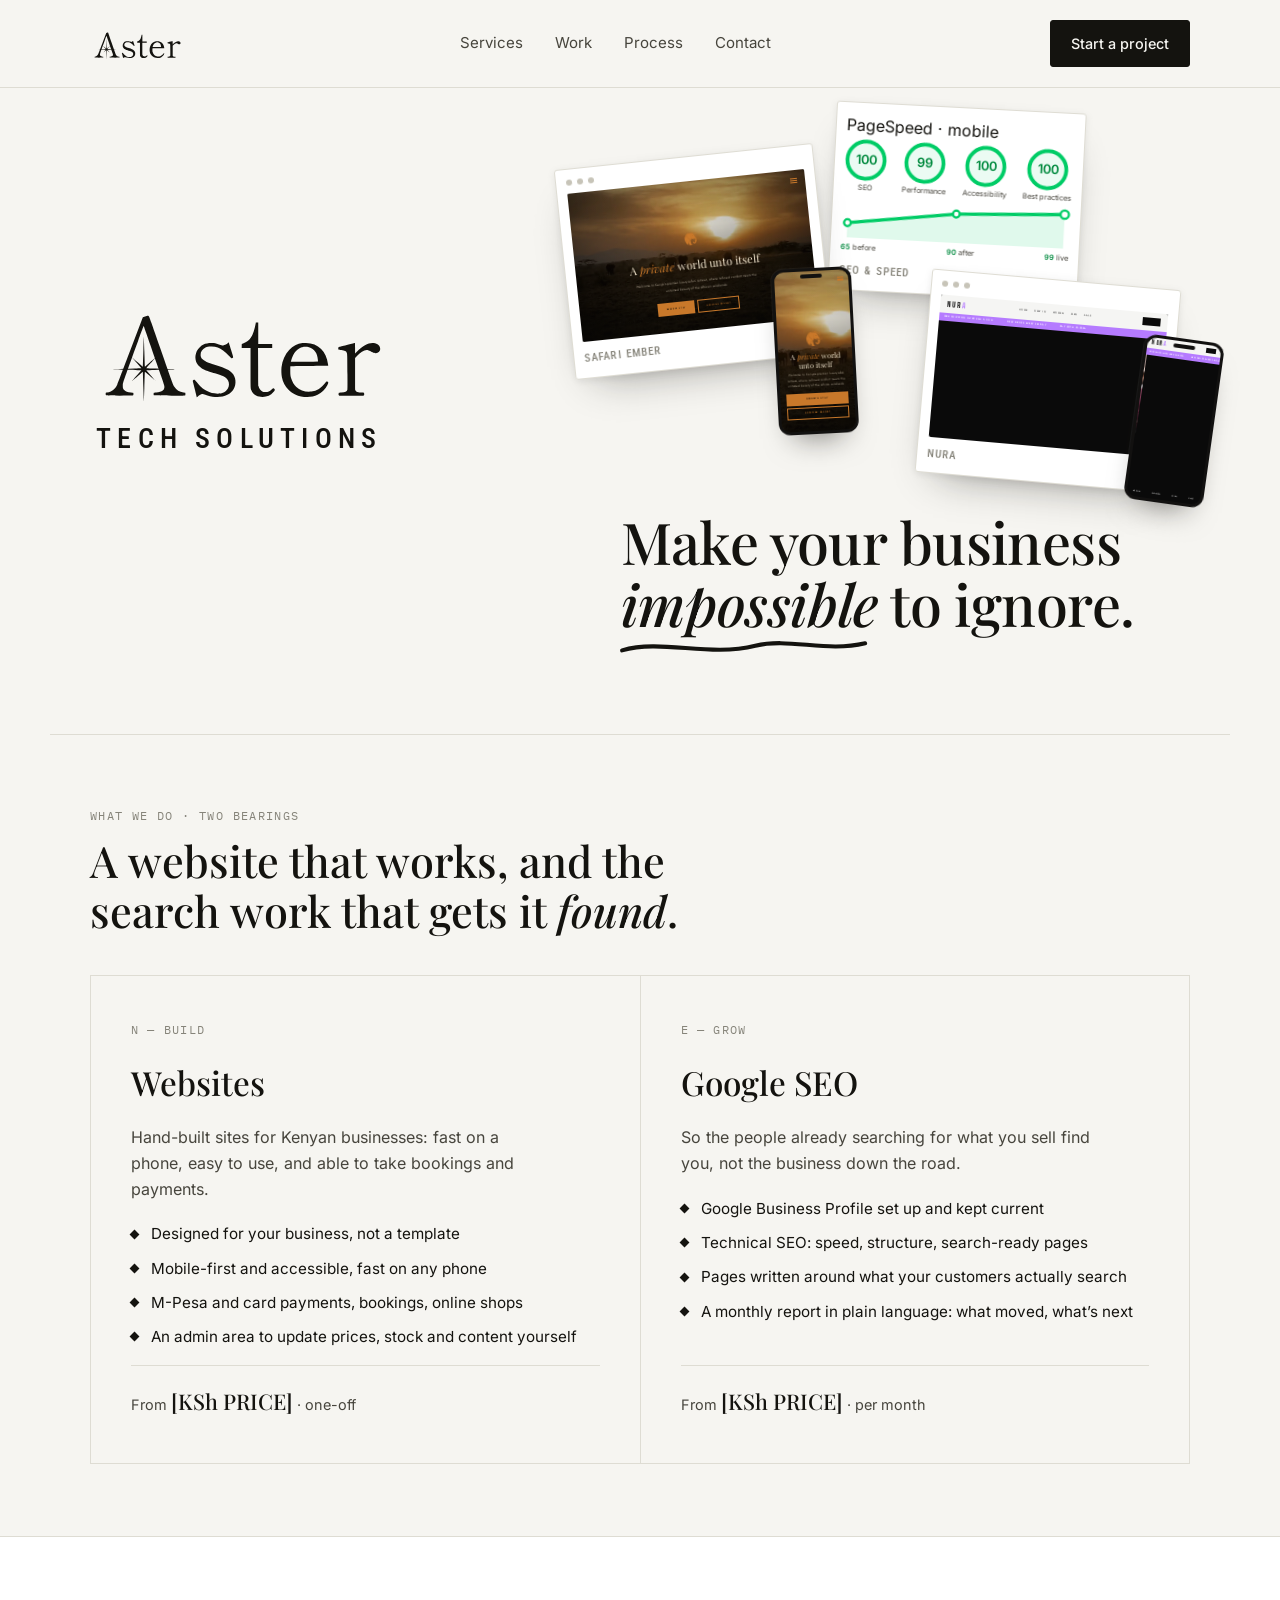
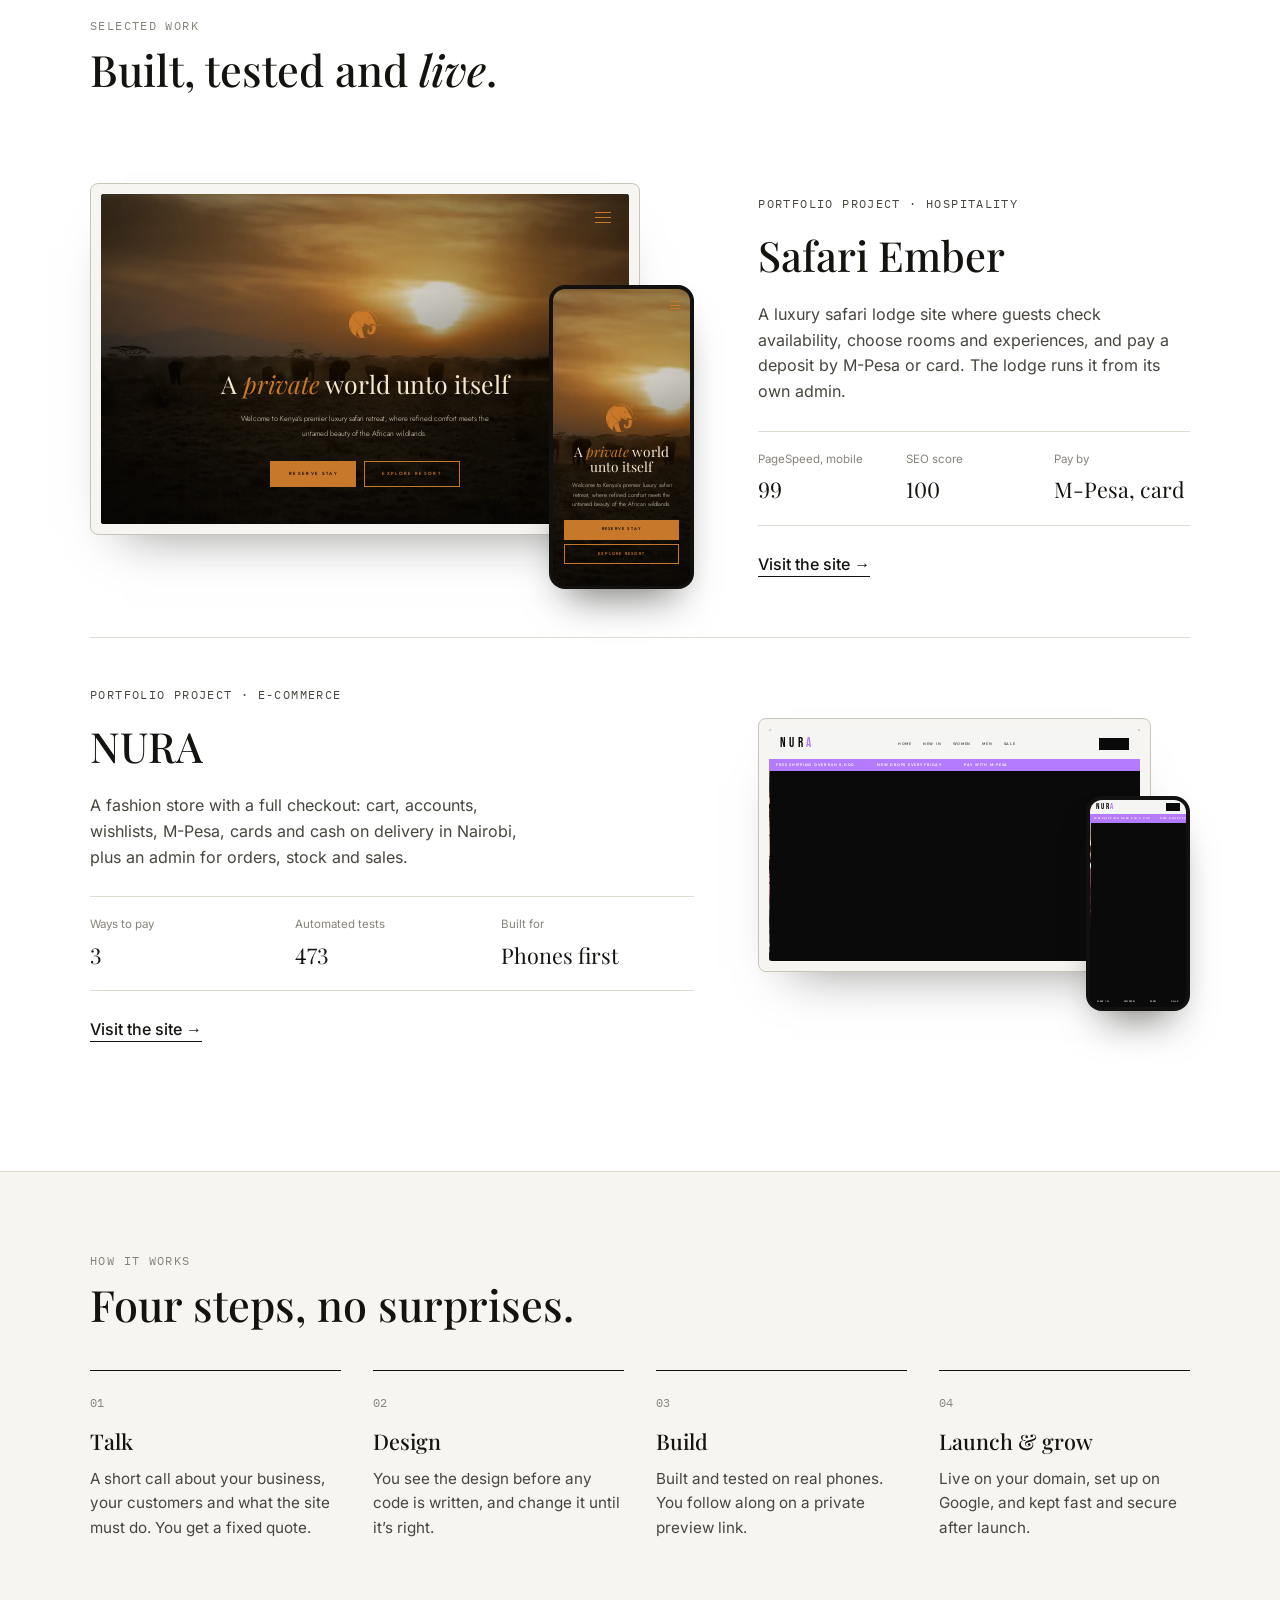
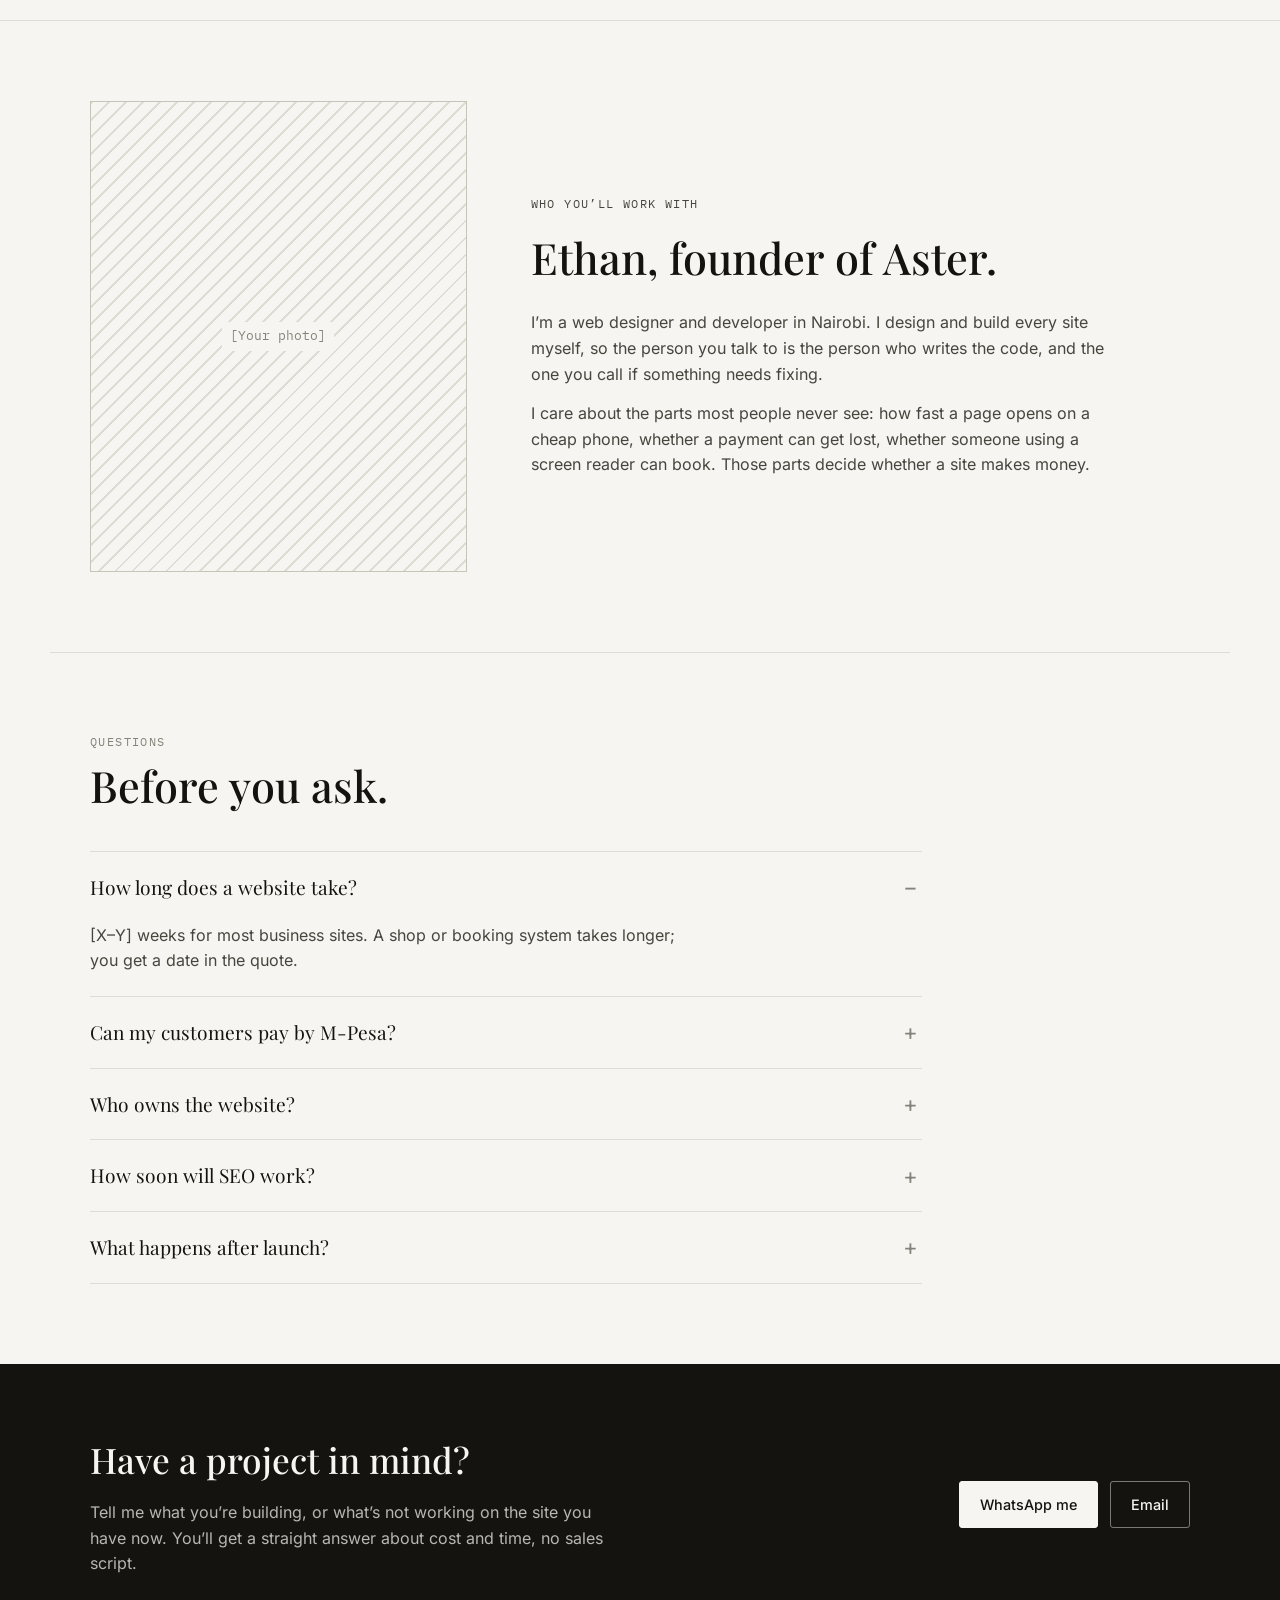
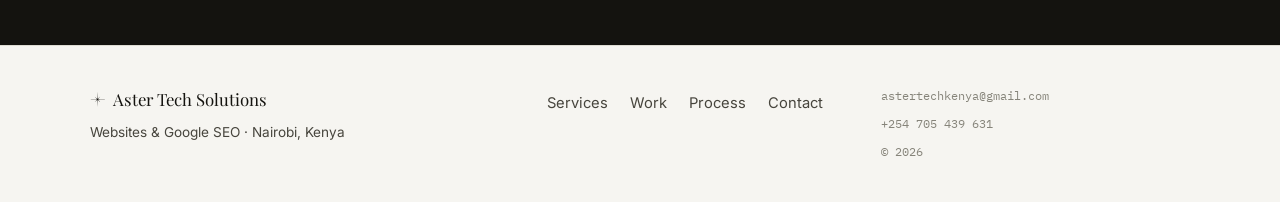
==== public/index.html @ 14095baf "Sharper Safari Ember film; headline clears the phone" ====
<!DOCTYPE html>
<html lang="en">
<head>
  <meta charset="UTF-8" />
  <meta name="viewport" content="width=device-width, initial-scale=1" />
  <title>Aster Tech Solutions | Web Design, Development &amp; SEO in Nairobi</title>
  <meta name="description" content="Aster Tech Solutions builds fast, accessible websites that take M-Pesa and card payments, and the SEO to get them found. Based in Nairobi, Kenya." />
  <!-- The browser bar matches the page, in light and dark mode -->
  <meta name="theme-color" content="#f6f5f1" media="(prefers-color-scheme: light)" />
  <meta name="theme-color" content="#121110" media="(prefers-color-scheme: dark)" />
  <meta name="color-scheme" content="light dark" />

  <link rel="icon" href="favicon.svg" type="image/svg+xml" />
  <link rel="apple-touch-icon" href="apple-touch-icon.png" />

  <!-- The two fonts the first screen needs, fetched before the stylesheet asks for them -->
  <link rel="preload" href="fonts/playfair-display-latin-500-normal.woff2" as="font" type="font/woff2" crossorigin />
  <link rel="preload" href="fonts/inter-latin-400-normal.woff2" as="font" type="font/woff2" crossorigin />
  <link rel="stylesheet" href="css/styles.css" />
  <link rel="stylesheet" href="css/sections.css" />
  <script src="js/films.js" defer></script>
</head>
<body>
<!-- Reusable marks, referenced with <use> everywhere they appear. -->
<svg width="0" height="0" style="position:absolute">
  <symbol id="aster-star" viewBox="0 0 100 100">
    <g class="star-spin">
      <!--
        This is not a hand-drawn approximation — it's a real vector trace
        of your actual star mark, extracted from the reference file you
        sent (potrace, traced at high resolution, then normalized into
        this 0–100 box). Every spike length and taper matches the source.
      -->
      <path fill="currentColor" d="M 49.25,20.97 C 48.88,33.32 48.52,43.91 48.46,44.52 L 48.33,45.60 L 41.04,39.24 C 32.58,31.82 31.46,30.86 32.01,31.52 C 32.22,31.78 35.53,35.56 39.33,39.91 L 46.24,47.80 L 44.63,47.92 C 43.74,47.98 40.00,48.12 36.32,48.24 C 11.83,48.93 0.00,49.32 0.00,49.42 C 0.00,49.48 9.76,49.81 21.69,50.17 C 33.64,50.54 44.04,50.87 44.80,50.95 L 46.20,51.09 L 39.82,58.37 C 32.44,66.80 31.44,67.98 32.11,67.41 C 32.36,67.19 36.14,63.89 40.49,60.09 L 48.39,53.18 L 48.50,54.60 C 48.56,55.38 48.88,65.30 49.21,76.68 C 49.55,88.04 49.88,97.96 49.96,98.73 C 50.04,99.61 50.33,92.25 50.75,78.06 C 51.10,65.93 51.44,55.38 51.50,54.60 L 51.61,53.20 L 59.43,59.99 C 63.72,63.75 67.48,67.04 67.81,67.31 L 68.41,67.82 L 67.99,67.33 C 67.76,67.06 64.47,63.28 60.67,58.93 L 53.76,51.03 L 55.37,50.91 C 56.89,50.82 72.68,50.30 91.59,49.77 C 96.22,49.65 100.00,49.48 100.00,49.42 C 100.00,49.36 96.30,49.18 91.79,49.04 C 66.40,48.30 53.92,47.88 53.86,47.82 C 53.82,47.78 56.65,44.46 60.18,40.46 C 67.50,32.11 68.56,30.86 67.89,31.43 C 67.64,31.64 63.86,34.95 59.51,38.75 L 51.61,45.66 L 51.50,44.24 C 51.44,43.45 51.12,33.57 50.79,22.25 C 50.45,10.93 50.12,0.97 50.04,0.11 C 49.94,-0.96 49.69,5.89 49.25,20.97" />
    </g>
  </symbol>

  <!--
    This whole wordmark — every letter, not just the "A" — is traced
    directly from the wordmark file you sent (potrace, high-resolution
    source, baked transform, normalized into this viewBox). It isn't a
    web font standing in for your logo; it's the actual outline of your
    actual letterforms, star included, positioned in the exact gap the
    source file leaves for it.
    (fill is set as a direct attribute, not via a CSS class selector —
    content cloned through <use> isn't reachable by descendant
    selectors from outside, only by inherited property values.)
  -->
  <symbol id="aster-wordmark" viewBox="-9 -9 354.6 124">
    <path fill="currentColor" d="M 48.33,0.91 L 45.57,1.79 L 30.44,41.91 C 22.11,63.96 14.85,83.00 14.26,84.24 C 13.02,86.86 11.93,88.44 10.20,90.11 C 7.74,92.50 4.86,93.85 1.52,94.21 C 0.18,94.37 0.00,94.58 0.00,96.16 C 0.00,97.00 0.10,97.36 0.39,97.65 C 0.79,98.05 1.04,98.05 17.03,98.05 C 33.02,98.05 33.28,98.05 33.67,97.65 C 33.97,97.36 34.07,97.00 34.07,96.12 C 34.07,94.43 33.99,94.37 31.04,94.13 C 26.80,93.78 24.40,92.91 22.73,91.12 C 21.23,89.52 20.97,88.71 20.99,85.84 C 20.99,83.61 21.07,83.20 21.66,81.41 C 23.63,75.40 33.58,47.68 39.82,30.70 C 46.45,12.70 46.51,12.54 46.67,12.72 C 46.79,12.88 59.65,49.94 62.72,59.02 C 63.51,61.36 65.85,68.12 67.92,74.02 C 70.30,80.80 71.78,85.27 71.90,86.15 C 72.63,90.96 69.44,93.46 61.81,94.11 C 60.16,94.27 59.27,94.43 59.08,94.62 C 58.70,95.00 58.66,97.32 59.04,97.69 C 59.43,98.09 96.85,98.17 97.38,97.77 C 97.71,97.54 97.77,97.26 97.77,96.10 C 97.77,95.35 97.69,94.64 97.58,94.52 C 97.48,94.43 96.47,94.25 95.35,94.13 C 90.45,93.60 86.88,91.41 84.21,87.26 C 82.43,84.54 82.00,83.32 66.72,39.46 C 62.50,27.33 57.74,13.65 56.16,9.06 C 52.56,-1.36 53.21,-0.67 48.33,0.91" />
    <path fill="currentColor" d="M 184.01,9.18 C 182.75,16.52 180.58,23.02 178.12,26.74 C 175.78,30.29 173.18,32.30 168.47,34.15 L 166.89,34.76 L 166.83,37.16 L 166.78,39.56 L 172.21,39.56 L 177.63,39.56 L 177.63,63.33 C 177.63,88.42 177.63,88.64 178.51,91.25 C 179.54,94.31 181.60,96.69 184.36,98.03 C 186.94,99.27 188.99,99.70 192.40,99.70 C 198.20,99.68 202.32,97.81 205.71,93.68 C 207.20,91.87 207.58,91.10 207.34,90.39 C 207.09,89.68 206.44,89.05 205.75,88.89 C 205.29,88.77 205.02,88.95 203.46,90.41 C 200.75,92.95 198.85,93.66 195.19,93.48 C 193.62,93.40 193.07,93.28 192.10,92.83 C 189.78,91.73 188.02,89.32 187.35,86.33 C 187.10,85.13 187.04,81.90 186.94,62.25 L 186.82,39.56 L 195.53,39.56 L 204.21,39.56 L 204.21,37.10 L 204.21,34.64 L 195.64,34.64 L 187.08,34.64 L 187.08,21.54 L 187.08,8.45 L 185.60,8.45 L 184.14,8.45 L 184.01,9.18" />
    <path fill="currentColor" d="M 150.16,33.34 C 148.86,35.07 146.16,36.45 143.95,36.47 C 142.89,36.49 142.02,36.27 138.93,35.27 C 134.70,33.91 133.69,33.69 130.76,33.54 C 127.00,33.32 122.70,33.99 119.97,35.25 C 116.91,36.63 113.57,39.90 111.99,43.01 C 111.28,44.43 110.34,47.68 110.08,49.47 C 109.73,52.26 110.46,56.14 111.79,58.47 C 113.68,61.74 116.68,64.32 121.01,66.44 C 123.77,67.78 125.80,68.49 130.42,69.71 C 134.80,70.85 141.39,72.98 143.79,74.02 C 147.79,75.74 150.21,78.40 150.96,81.88 C 151.73,85.56 150.67,89.01 147.91,91.75 C 146.22,93.44 144.50,94.43 142.08,95.13 C 140.72,95.53 140.07,95.59 137.26,95.59 C 131.96,95.57 128.20,94.62 123.71,92.18 C 118.98,89.62 116.54,87.43 111.58,81.35 C 110.40,79.89 109.25,78.65 109.04,78.57 C 108.82,78.49 108.43,78.45 108.17,78.51 C 107.66,78.61 106.67,79.68 106.79,80.01 C 106.83,80.13 107.97,84.66 109.29,90.07 C 110.63,95.49 111.75,99.96 111.77,100.00 C 111.81,100.04 112.50,99.47 113.29,98.70 C 114.81,97.22 116.19,96.39 117.47,96.20 C 118.27,96.06 120.46,96.57 124.75,97.85 C 134.03,100.63 142.53,100.35 149.17,97.06 C 156.12,93.60 159.82,87.04 159.10,79.40 C 158.43,72.17 153.84,67.33 144.33,63.80 C 142.85,63.27 139.74,62.23 137.43,61.52 C 126.31,58.07 124.10,57.21 120.81,55.02 C 117.72,52.97 116.58,51.26 116.42,48.48 C 116.21,44.60 118.45,41.10 122.39,39.17 C 124.67,38.05 126.60,37.71 130.05,37.85 C 135.72,38.07 139.52,39.40 143.95,42.79 C 146.35,44.64 149.03,47.04 151.38,49.49 C 152.81,51.00 153.92,51.99 154.25,52.07 C 154.98,52.26 155.93,51.85 156.24,51.20 C 156.50,50.73 156.28,49.94 153.70,41.67 C 152.14,36.69 150.84,32.61 150.81,32.59 C 150.77,32.55 150.47,32.89 150.16,33.34" />
    <path fill="currentColor" d="M 241.31,33.65 C 234.99,34.48 229.63,37.28 225.01,42.14 C 219.97,47.44 216.64,54.94 215.61,63.25 C 215.26,66.15 215.48,72.39 216.03,75.11 C 217.29,81.43 219.83,86.29 224.20,90.68 C 226.82,93.32 229.24,95.07 232.39,96.55 C 240.98,100.63 252.06,100.84 259.84,97.08 C 264.69,94.76 269.49,89.97 271.95,85.03 C 273.25,82.45 273.31,81.76 272.27,81.13 C 271.05,80.36 270.73,80.52 269.18,82.61 C 264.61,88.69 258.84,92.32 252.36,93.11 C 245.23,93.97 238.48,91.94 233.81,87.53 C 231.11,85.01 228.65,80.86 227.55,77.08 C 226.54,73.61 226.38,72.13 226.37,66.90 C 226.37,64.24 226.44,61.97 226.52,61.87 C 226.62,61.79 237.08,61.66 249.74,61.58 C 262.42,61.48 272.84,61.40 272.86,61.36 C 272.90,61.34 272.80,60.51 272.64,59.55 C 271.42,51.59 268.80,45.82 264.19,41.00 C 259.37,35.92 253.13,33.42 245.37,33.48 C 243.79,33.50 241.98,33.58 241.31,33.65 M 249.31,38.77 C 256.00,40.74 259.61,45.92 260.24,54.45 L 260.37,56.24 L 254.29,56.36 C 250.96,56.44 243.46,56.50 237.65,56.50 L 227.07,56.50 L 227.55,54.76 C 230.05,45.43 235.19,39.60 241.98,38.38 C 243.64,38.07 247.65,38.30 249.31,38.77" />
    <path fill="currentColor" d="M 303.26,33.99 C 287.08,37.89 285.86,38.22 285.40,38.91 C 285.03,39.46 285.15,41.02 285.58,41.45 C 285.76,41.63 287.12,41.92 289.07,42.22 C 293.32,42.85 294.68,43.50 295.62,45.35 C 296.00,46.06 296.08,46.61 296.19,50.20 C 296.27,52.42 296.39,62.31 296.47,72.15 C 296.59,86.25 296.55,90.27 296.37,90.90 C 295.68,93.16 293.67,94.07 289.03,94.25 C 287.39,94.33 286.21,94.46 285.99,94.60 C 285.80,94.76 285.64,95.23 285.58,95.94 C 285.50,96.93 285.54,97.08 285.99,97.54 L 286.51,98.05 L 301.29,98.05 L 316.08,98.05 L 316.60,97.54 C 317.05,97.08 317.09,96.93 317.01,95.94 C 316.87,94.44 316.66,94.31 314.21,94.31 C 311.91,94.31 310.16,94.05 308.62,93.52 C 307.32,93.07 306.69,92.51 306.20,91.45 C 305.84,90.70 305.82,89.70 305.82,71.25 L 305.82,51.85 L 307.56,49.96 C 312.18,44.86 316.56,42.12 319.98,42.12 C 321.76,42.12 322.54,42.44 327.29,44.98 C 328.90,45.84 329.83,46.10 331.29,46.08 C 332.78,46.06 334.16,45.45 335.19,44.35 C 336.27,43.17 336.60,42.30 336.60,40.64 C 336.62,36.98 333.47,34.23 328.65,33.63 C 322.62,32.91 315.49,36.53 307.95,44.15 L 305.82,46.30 L 305.82,39.88 C 305.82,34.86 305.77,33.46 305.59,33.48 C 305.45,33.48 304.41,33.71 303.26,33.99" />
    <use href="#aster-star" x="6.80" y="26.11" width="80.0" height="80.0" />
  </symbol>
</svg>

<header>
  <div class="wrap nav">
    <a class="logo" href="#top">
      <svg class="wordmark-mark" viewBox="-9 -9 354.6 124" aria-hidden="true"><use href="#aster-wordmark" /></svg>
      <span class="sr-only">Aster</span>
    </a>
    <nav class="nav-links">
      <a href="#services">Services</a>
      <a href="#work">Work</a>
      <a href="#process">Process</a>
      <a href="#contact">Contact</a>
    </nav>
    <a class="btn btn-primary" href="#contact">Start a project</a>
  </div>
</header>

<main id="top">
  <section class="hero wrap">
    <div class="hero-grid">
      <div class="hero-brand">
        <div class="hero-wordmark" aria-hidden="true">
          <svg class="wordmark-mark" viewBox="-9 -9 354.6 124"><use href="#aster-wordmark" /></svg>
          <p class="hero-tagline">Tech Solutions</p>
        </div>
      </div>
      <div class="hero-copy">
        <!-- The two sites Aster built, each on a laptop with its phone version in front, and the
             SEO card behind. Every "screen" is that site's hero rebuilt in miniature (its own
             photo, fonts and words) so it stays sharp while tilted: see HERO WORK STACK in
             styles.css. aria-hidden: decoration; the work is described in words elsewhere. -->
        <div class="hero-templates" aria-hidden="true">
          <!-- Real scores: Google PageSpeed Insights, Safari Ember on mobile, 2 Nov 2026
               (pagespeed.web.dev/analysis/https-safariember-netlify-app/2c8roiyi5k). Re-run and
               update these four numbers if the site changes. -->
          <article class="template-card template-analytics">
            <p class="tc-card-eyebrow">PageSpeed &middot; mobile</p>
            <div class="gauges">
              <div class="gauge" style="--score:100">
                <svg viewBox="0 0 36 36"><circle class="gauge__track" cx="18" cy="18" r="15.9155" pathLength="100" /><circle class="gauge__arc" cx="18" cy="18" r="15.9155" pathLength="100" /><text x="18" y="18" dy=".35em">100</text></svg>
                <span>SEO</span>
              </div>
              <div class="gauge" style="--score:99">
                <svg viewBox="0 0 36 36"><circle class="gauge__track" cx="18" cy="18" r="15.9155" pathLength="100" /><circle class="gauge__arc" cx="18" cy="18" r="15.9155" pathLength="100" /><text x="18" y="18" dy=".35em">99</text></svg>
                <span>Performance</span>
              </div>
              <div class="gauge" style="--score:100">
                <svg viewBox="0 0 36 36"><circle class="gauge__track" cx="18" cy="18" r="15.9155" pathLength="100" /><circle class="gauge__arc" cx="18" cy="18" r="15.9155" pathLength="100" /><text x="18" y="18" dy=".35em">100</text></svg>
                <span>Accessibility</span>
              </div>
              <div class="gauge" style="--score:100">
                <svg viewBox="0 0 36 36"><circle class="gauge__track" cx="18" cy="18" r="15.9155" pathLength="100" /><circle class="gauge__arc" cx="18" cy="18" r="15.9155" pathLength="100" /><text x="18" y="18" dy=".35em">100</text></svg>
                <span>Best practices</span>
              </div>
            </div>
            <!-- A rising line, but a true one: Safari Ember's mobile performance score through
                 the optimisation work. 65 and 90 are Lighthouse runs before and after it (Oct 2026);
                 99 is the live PageSpeed run above. The chart's floor is a score of 50, not 0, so the climb reads clearly. -->
            <div class="climb">
              <svg viewBox="0 0 120 20">
                <path class="climb__area" d="M3,12.3 L60,4.8 L117,2.1 L117,20 L3,20 Z" />
                <path class="climb__line" d="M3,12.3 L60,4.8 L117,2.1" pathLength="100" />
                <circle cx="3" cy="12.3" r="1.8" /><circle cx="60" cy="4.8" r="1.8" /><circle cx="117" cy="2.1" r="2.2" />
              </svg>
              <div class="climb__marks"><span><b>65</b> before</span><span><b>90</b> after</span><span><b>99</b> live</span></div>
            </div>
            <p class="tc-card-label">SEO &amp; speed</p>
          </article>

          <article class="template-card template-nura">
            <div class="tc-browser-dots"><span></span><span></span><span></span></div>
            <div class="mini mini--desktop nu">
                <div class="nu__head"><span class="nu__logo">NUR<span>A</span></span><span class="nu__nav"><span>Home</span><span>New in</span><span>Women</span><span>Men</span><span>Sale</span></span><span class="nu__cart"></span></div>
                <div class="nu__tick"><span>Free shipping over KSh 5,000</span><span>New drops every Friday</span><span>Pay with M-Pesa</span></div>
                <div class="nu__hero">
                  <div class="nu__slide">
                    <img class="mini__photo" src="images/work/nura-hero-640.webp" srcset="images/work/nura-hero-640.webp 640w, images/work/nura-hero-960.webp 960w" sizes="250px" width="640" height="357" alt="" decoding="async">
                    <div class="nu__text">
                      <p class="nu__season">SS26 Collection</p>
                      <p class="nu__title">Dress<br>like you<br><span>mean it</span></p>
                      <p class="nu__sub">The newest, the boldest, the most wanted &mdash; all in one place. Fashion without compromise.</p>
                      <span class="nu__cta">Shop now &rarr;</span>
                    </div>
                  </div>
                  <div class="nu__slide nu__slide--women">
                    <img class="mini__photo" src="images/work/nura-hero-women-640.webp" srcset="images/work/nura-hero-women-640.webp 640w, images/work/nura-hero-women-960.webp 960w" sizes="250px" width="640" height="272" alt="" decoding="async" loading="lazy">
                    <div class="nu__text">
                      <p class="nu__season">Women &middot; SS26</p>
                      <p class="nu__title">Tailored<br>for<br><span>her</span></p>
                      <p class="nu__sub">Sharp blazers, print and polish. Pieces that walk in before you do.</p>
                      <span class="nu__cta">Shop women &rarr;</span>
                    </div>
                  </div>
                  <div class="nu__slide nu__slide--men">
                    <img class="mini__photo" src="images/work/nura-hero-men-640.webp" srcset="images/work/nura-hero-men-640.webp 640w, images/work/nura-hero-men-960.webp 960w" sizes="250px" width="640" height="272" alt="" decoding="async" loading="lazy">
                    <div class="nu__text">
                      <p class="nu__season">Men &middot; SS26</p>
                      <p class="nu__title">Built<br>to be<br><span>noticed</span></p>
                      <p class="nu__sub">Sharp suits, bold colour, the right hat. Tailoring that holds its ground.</p>
                      <span class="nu__cta">Shop men &rarr;</span>
                    </div>
                  </div>
                </div>
            </div>
            <p class="tc-card-label">NURA</p>
          </article>

          <article class="template-card template-se">
            <div class="tc-browser-dots"><span></span><span></span><span></span></div>
            <div class="mini mini--desktop se">
                <video class="mini__photo" data-film muted loop playsinline preload="none" poster="images/work/safari-ember-film-poster.webp" aria-hidden="true">
                  <source src="images/work/safari-ember-film.webm" type="video/webm">
                  <source src="images/work/safari-ember-film.mp4" type="video/mp4">
                </video>
                <span class="se__burger"><span></span><span></span><span></span></span>
                <div class="se__ui">
                  <img class="se__logo" src="images/work/safari-ember-logo-160.webp" width="160" height="146" alt="">
                  <p class="se__title">A <em>private</em> world unto itself</p>
                  <p class="se__desc">Welcome to Kenya&rsquo;s premier luxury safari retreat, where refined comfort meets the untamed beauty of the African wildlands.</p>
                  <p class="se__ctas"><span>Reserve Stay</span><span>Explore Resort</span></p>
                </div>
            </div>
            <p class="tc-card-label">Safari Ember</p>
          </article>

          <div class="template-phone template-nura-m">
            <div class="mini mini--phone nu">
                <div class="nu__head"><span class="nu__logo">NUR<span>A</span></span><span class="nu__nav"><span>Home</span><span>New in</span><span>Women</span><span>Men</span><span>Sale</span></span><span class="nu__cart"></span></div>
                <div class="nu__tick"><span>Free shipping over KSh 5,000</span><span>New drops every Friday</span><span>Pay with M-Pesa</span></div>
                <div class="nu__hero">
                  <div class="nu__slide">
                    <img class="mini__photo" src="images/work/nura-hero-640.webp" srcset="images/work/nura-hero-640.webp 640w, images/work/nura-hero-960.webp 960w" sizes="200px" width="640" height="357" alt="" decoding="async">
                    <div class="nu__text">
                      <p class="nu__season">SS26 Collection</p>
                      <p class="nu__title">Dress<br>like you<br><span>mean it</span></p>
                      <p class="nu__sub">The newest, the boldest, the most wanted &mdash; all in one place. Fashion without compromise.</p>
                      <span class="nu__cta">Shop now &rarr;</span>
                    </div>
                  </div>
                  <div class="nu__slide nu__slide--women">
                    <img class="mini__photo" src="images/work/nura-hero-women-640.webp" srcset="images/work/nura-hero-women-640.webp 640w, images/work/nura-hero-women-960.webp 960w" sizes="200px" width="640" height="272" alt="" decoding="async" loading="lazy">
                    <div class="nu__text">
                      <p class="nu__season">Women &middot; SS26</p>
                      <p class="nu__title">Tailored<br>for<br><span>her</span></p>
                      <p class="nu__sub">Sharp blazers, print and polish. Pieces that walk in before you do.</p>
                      <span class="nu__cta">Shop women &rarr;</span>
                    </div>
                  </div>
                  <div class="nu__slide nu__slide--men">
                    <img class="mini__photo" src="images/work/nura-hero-men-640.webp" srcset="images/work/nura-hero-men-640.webp 640w, images/work/nura-hero-men-960.webp 960w" sizes="200px" width="640" height="272" alt="" decoding="async" loading="lazy">
                    <div class="nu__text">
                      <p class="nu__season">Men &middot; SS26</p>
                      <p class="nu__title">Built<br>to be<br><span>noticed</span></p>
                      <p class="nu__sub">Sharp suits, bold colour, the right hat. Tailoring that holds its ground.</p>
                      <span class="nu__cta">Shop men &rarr;</span>
                    </div>
                  </div>
                </div>
                <div class="nu__tabs"><span>New in</span><span>Women</span><span>Men</span><span>Sale</span></div>
            </div>
          </div>

          <div class="template-phone template-se-m">
            <div class="mini mini--phone se">
                <video class="mini__photo" data-film muted loop playsinline preload="none" poster="images/work/safari-ember-film-poster.webp" aria-hidden="true">
                  <source src="images/work/safari-ember-film.webm" type="video/webm">
                  <source src="images/work/safari-ember-film.mp4" type="video/mp4">
                </video>
                <span class="se__burger"><span></span><span></span><span></span></span>
                <div class="se__ui">
                  <img class="se__logo" src="images/work/safari-ember-logo-160.webp" width="160" height="146" alt="">
                  <p class="se__title">A <em>private</em> world unto itself</p>
                  <p class="se__desc">Welcome to Kenya&rsquo;s premier luxury safari retreat, where refined comfort meets the untamed beauty of the African wildlands.</p>
                  <p class="se__ctas"><span>Reserve Stay</span><span>Explore Resort</span></p>
                </div>
            </div>
          </div>
        </div>

        <h1>Make your business<br><span class="ink-highlight"><em>impossible</em><svg class="ink-underline" viewBox="0 0 220 20" aria-hidden="true"><path d="M6,14 C 40,4 80,20 120,10 C 150,3 180,16 214,8" /></svg></span> to ignore.</h1>
      </div>
    </div>
  </section>

  <!-- ===== SERVICES: the two things Aster sells ===== -->
  <section class="services wrap" id="services" aria-labelledby="services-h">
    <div class="section-head">
      <p class="eyebrow">What we do · two bearings</p>
      <h2 id="services-h">A website that works, and the search work that gets it <em>found</em>.</h2>
    </div>
    <div class="offer-grid">
      <article class="offer">
        <p class="bearing">N — Build</p>
        <h3>Websites</h3>
        <p class="offer__lede">Hand-built sites for Kenyan businesses: fast on a phone, easy to use, and able to take bookings and payments.</p>
        <ul class="ticks">
          <li>Designed for your business, not a template</li>
          <li>Mobile-first and accessible, fast on any phone</li>
          <li>M-Pesa and card payments, bookings, online shops</li>
          <li>An admin area to update prices, stock and content yourself</li>
        </ul>
        <p class="offer__price">From <strong>[KSh PRICE]</strong> · one-off</p>
      </article>
      <article class="offer">
        <p class="bearing">E — Grow</p>
        <h3>Google SEO</h3>
        <p class="offer__lede">So the people already searching for what you sell find you, not the business down the road.</p>
        <ul class="ticks">
          <li>Google Business Profile set up and kept current</li>
          <li>Technical SEO: speed, structure, search-ready pages</li>
          <li>Pages written around what your customers actually search</li>
          <li>A monthly report in plain language: what moved, what&rsquo;s next</li>
        </ul>
        <p class="offer__price">From <strong>[KSh PRICE]</strong> · per month</p>
      </article>
    </div>
  </section>

  <!-- ===== WORK: real projects, real numbers ===== -->
  <section class="work" id="work" aria-labelledby="work-h">
    <div class="wrap">
      <div class="section-head">
        <p class="eyebrow">Selected work</p>
        <h2 id="work-h">Built, tested and <em>live</em>.</h2>
      </div>

      <article class="case">
        <div class="case__media" aria-hidden="true">
          <div class="case__laptop"><div class="mini mini--desktop se">
                <video class="mini__photo" data-film muted loop playsinline preload="none" poster="images/work/safari-ember-film-poster.webp" aria-hidden="true">
                  <source src="images/work/safari-ember-film.webm" type="video/webm">
                  <source src="images/work/safari-ember-film.mp4" type="video/mp4">
                </video>
                <span class="se__burger"><span></span><span></span><span></span></span>
                <div class="se__ui">
                  <img class="se__logo" src="images/work/safari-ember-logo-160.webp" width="160" height="146" alt="">
                  <p class="se__title">A <em>private</em> world unto itself</p>
                  <p class="se__desc">Welcome to Kenya&rsquo;s premier luxury safari retreat, where refined comfort meets the untamed beauty of the African wildlands.</p>
                  <p class="se__ctas"><span>Reserve Stay</span><span>Explore Resort</span></p>
                </div>
            </div></div>
          <div class="case__phone"><div class="mini mini--phone se">
                <video class="mini__photo" data-film muted loop playsinline preload="none" poster="images/work/safari-ember-film-poster.webp" aria-hidden="true">
                  <source src="images/work/safari-ember-film.webm" type="video/webm">
                  <source src="images/work/safari-ember-film.mp4" type="video/mp4">
                </video>
                <span class="se__burger"><span></span><span></span><span></span></span>
                <div class="se__ui">
                  <img class="se__logo" src="images/work/safari-ember-logo-160.webp" width="160" height="146" alt="">
                  <p class="se__title">A <em>private</em> world unto itself</p>
                  <p class="se__desc">Welcome to Kenya&rsquo;s premier luxury safari retreat, where refined comfort meets the untamed beauty of the African wildlands.</p>
                  <p class="se__ctas"><span>Reserve Stay</span><span>Explore Resort</span></p>
                </div>
            </div></div>
        </div>
        <div class="case__body">
          <p class="case__kind">Portfolio project · Hospitality</p>
          <h3>Safari Ember</h3>
          <p>A luxury safari lodge site where guests check availability, choose rooms and experiences, and pay a deposit by M-Pesa or card. The lodge runs it from its own admin.</p>
          <dl class="case__facts">
            <div><dt>PageSpeed, mobile</dt><dd>99</dd></div>
            <div><dt>SEO score</dt><dd>100</dd></div>
            <div><dt>Pay by</dt><dd>M-Pesa, card</dd></div>
          </dl>
          <a class="case__link" href="https://safariember.netlify.app">Visit the site <span aria-hidden="true">→</span></a>
        </div>
      </article>

      <article class="case case--flip">
        <div class="case__media" aria-hidden="true">
          <div class="case__laptop"><div class="mini mini--desktop nu">
                <div class="nu__head"><span class="nu__logo">NUR<span>A</span></span><span class="nu__nav"><span>Home</span><span>New in</span><span>Women</span><span>Men</span><span>Sale</span></span><span class="nu__cart"></span></div>
                <div class="nu__tick"><span>Free shipping over KSh 5,000</span><span>New drops every Friday</span><span>Pay with M-Pesa</span></div>
                <div class="nu__hero">
                  <div class="nu__slide">
                    <img class="mini__photo" src="images/work/nura-hero-640.webp" srcset="images/work/nura-hero-640.webp 640w, images/work/nura-hero-960.webp 960w" sizes="250px" width="640" height="357" alt="" decoding="async">
                    <div class="nu__text">
                      <p class="nu__season">SS26 Collection</p>
                      <p class="nu__title">Dress<br>like you<br><span>mean it</span></p>
                      <p class="nu__sub">The newest, the boldest, the most wanted &mdash; all in one place. Fashion without compromise.</p>
                      <span class="nu__cta">Shop now &rarr;</span>
                    </div>
                  </div>
                  <div class="nu__slide nu__slide--women">
                    <img class="mini__photo" src="images/work/nura-hero-women-640.webp" srcset="images/work/nura-hero-women-640.webp 640w, images/work/nura-hero-women-960.webp 960w" sizes="250px" width="640" height="272" alt="" decoding="async" loading="lazy">
                    <div class="nu__text">
                      <p class="nu__season">Women &middot; SS26</p>
                      <p class="nu__title">Tailored<br>for<br><span>her</span></p>
                      <p class="nu__sub">Sharp blazers, print and polish. Pieces that walk in before you do.</p>
                      <span class="nu__cta">Shop women &rarr;</span>
                    </div>
                  </div>
                  <div class="nu__slide nu__slide--men">
                    <img class="mini__photo" src="images/work/nura-hero-men-640.webp" srcset="images/work/nura-hero-men-640.webp 640w, images/work/nura-hero-men-960.webp 960w" sizes="250px" width="640" height="272" alt="" decoding="async" loading="lazy">
                    <div class="nu__text">
                      <p class="nu__season">Men &middot; SS26</p>
                      <p class="nu__title">Built<br>to be<br><span>noticed</span></p>
                      <p class="nu__sub">Sharp suits, bold colour, the right hat. Tailoring that holds its ground.</p>
                      <span class="nu__cta">Shop men &rarr;</span>
                    </div>
                  </div>
                </div>
            </div></div>
          <div class="case__phone"><div class="mini mini--phone nu">
                <div class="nu__head"><span class="nu__logo">NUR<span>A</span></span><span class="nu__nav"><span>Home</span><span>New in</span><span>Women</span><span>Men</span><span>Sale</span></span><span class="nu__cart"></span></div>
                <div class="nu__tick"><span>Free shipping over KSh 5,000</span><span>New drops every Friday</span><span>Pay with M-Pesa</span></div>
                <div class="nu__hero">
                  <div class="nu__slide">
                    <img class="mini__photo" src="images/work/nura-hero-640.webp" srcset="images/work/nura-hero-640.webp 640w, images/work/nura-hero-960.webp 960w" sizes="200px" width="640" height="357" alt="" decoding="async">
                    <div class="nu__text">
                      <p class="nu__season">SS26 Collection</p>
                      <p class="nu__title">Dress<br>like you<br><span>mean it</span></p>
                      <p class="nu__sub">The newest, the boldest, the most wanted &mdash; all in one place. Fashion without compromise.</p>
                      <span class="nu__cta">Shop now &rarr;</span>
                    </div>
                  </div>
                  <div class="nu__slide nu__slide--women">
                    <img class="mini__photo" src="images/work/nura-hero-women-640.webp" srcset="images/work/nura-hero-women-640.webp 640w, images/work/nura-hero-women-960.webp 960w" sizes="200px" width="640" height="272" alt="" decoding="async" loading="lazy">
                    <div class="nu__text">
                      <p class="nu__season">Women &middot; SS26</p>
                      <p class="nu__title">Tailored<br>for<br><span>her</span></p>
                      <p class="nu__sub">Sharp blazers, print and polish. Pieces that walk in before you do.</p>
                      <span class="nu__cta">Shop women &rarr;</span>
                    </div>
                  </div>
                  <div class="nu__slide nu__slide--men">
                    <img class="mini__photo" src="images/work/nura-hero-men-640.webp" srcset="images/work/nura-hero-men-640.webp 640w, images/work/nura-hero-men-960.webp 960w" sizes="200px" width="640" height="272" alt="" decoding="async" loading="lazy">
                    <div class="nu__text">
                      <p class="nu__season">Men &middot; SS26</p>
                      <p class="nu__title">Built<br>to be<br><span>noticed</span></p>
                      <p class="nu__sub">Sharp suits, bold colour, the right hat. Tailoring that holds its ground.</p>
                      <span class="nu__cta">Shop men &rarr;</span>
                    </div>
                  </div>
                </div>
                <div class="nu__tabs"><span>New in</span><span>Women</span><span>Men</span><span>Sale</span></div>
            </div></div>
        </div>
        <div class="case__body">
          <p class="case__kind">Portfolio project · E-commerce</p>
          <h3>NURA</h3>
          <p>A fashion store with a full checkout: cart, accounts, wishlists, M-Pesa, cards and cash on delivery in Nairobi, plus an admin for orders, stock and sales.</p>
          <dl class="case__facts">
            <div><dt>Ways to pay</dt><dd>3</dd></div>
            <div><dt>Automated tests</dt><dd>473</dd></div>
            <div><dt>Built for</dt><dd>Phones first</dd></div>
          </dl>
          <a class="case__link" href="https://nurafashion.netlify.app">Visit the site <span aria-hidden="true">→</span></a>
        </div>
      </article>
    </div>
  </section>

  <!-- ===== PROCESS ===== -->
  <section class="process wrap" id="process" aria-labelledby="process-h">
    <div class="section-head">
      <p class="eyebrow">How it works</p>
      <h2 id="process-h">Four steps, no surprises.</h2>
    </div>
    <ol class="steps">
      <li><span class="steps__n" aria-hidden="true">01</span><h3>Talk</h3><p>A short call about your business, your customers and what the site must do. You get a fixed quote.</p></li>
      <li><span class="steps__n" aria-hidden="true">02</span><h3>Design</h3><p>You see the design before any code is written, and change it until it&rsquo;s right.</p></li>
      <li><span class="steps__n" aria-hidden="true">03</span><h3>Build</h3><p>Built and tested on real phones. You follow along on a private preview link.</p></li>
      <li><span class="steps__n" aria-hidden="true">04</span><h3>Launch &amp; grow</h3><p>Live on your domain, set up on Google, and kept fast and secure after launch.</p></li>
    </ol>
  </section>

  <!-- ===== ABOUT ===== -->
  <section class="about" aria-labelledby="about-h">
    <div class="wrap about__grid">
      <div class="about__photo" role="img" aria-label="Photo of Ethan (placeholder)"><span>[Your photo]</span></div>
      <div class="about__text">
        <p class="eyebrow">Who you&rsquo;ll work with</p>
        <h2 id="about-h">Ethan, founder of Aster.</h2>
        <p>I&rsquo;m a web designer and developer in Nairobi. I design and build every site myself, so the person you talk to is the person who writes the code, and the one you call if something needs fixing.</p>
        <p>I care about the parts most people never see: how fast a page opens on a cheap phone, whether a payment can get lost, whether someone using a screen reader can book. Those parts decide whether a site makes money.</p>
      </div>
    </div>
  </section>

  <!-- ===== FAQ ===== -->
  <section class="faq wrap" aria-labelledby="faq-h">
    <div class="section-head">
      <p class="eyebrow">Questions</p>
      <h2 id="faq-h">Before you ask.</h2>
    </div>
    <div class="faq__list">
      <details open><summary>How long does a website take?</summary><p>[X&ndash;Y] weeks for most business sites. A shop or booking system takes longer; you get a date in the quote.</p></details>
      <details><summary>Can my customers pay by M-Pesa?</summary><p>Yes: a prompt straight to their phone, with card payments too if you want them.</p></details>
      <details><summary>Who owns the website?</summary><p>You do: the domain, the content and the code.</p></details>
      <details><summary>How soon will SEO work?</summary><p>Honestly, usually a few months. A Google Business Profile can show results sooner, and you get a report every month so you can see what changed.</p></details>
      <details><summary>What happens after launch?</summary><p>An optional monthly care plan covers hosting, updates, fixes and small changes.</p></details>
    </div>
  </section>

  <!-- ===== CONTACT ===== -->
  <section class="cta-band" id="contact" aria-labelledby="contact-h">
    <div class="wrap">
      <div>
        <h2 id="contact-h">Have a project in mind?</h2>
        <p>Tell me what you&rsquo;re building, or what&rsquo;s not working on the site you have now. You&rsquo;ll get a straight answer about cost and time, no sales script.</p>
      </div>
      <div class="cta-band__actions">
        <a class="btn btn-primary" href="https://wa.me/254705439631">WhatsApp me</a>
        <a class="btn btn-outline-light" href="mailto:astertechkenya@gmail.com">Email</a>
      </div>
    </div>
  </section>
</main>

<footer>
  <div class="wrap foot-grid">
    <div>
      <span class="foot-mark">
        <svg class="star-svg" viewBox="0 0 100 100" aria-hidden="true"><use href="#aster-star" /></svg>
        Aster Tech Solutions
      </span>
      <p class="foot-tag">Websites &amp; Google SEO · Nairobi, Kenya</p>
    </div>
    <nav class="foot-nav" aria-label="Footer">
      <a href="#services">Services</a><a href="#work">Work</a><a href="#process">Process</a><a href="#contact">Contact</a>
    </nav>
    <div class="foot-meta">
      <a href="mailto:astertechkenya@gmail.com">astertechkenya@gmail.com</a>
      <a href="https://wa.me/254705439631">+254 705 439 631</a>
      <span>&copy; 2026</span>
    </div>
  </div>
</footer>
</body>
</html>
---- public/css/styles.css ----
/* Aster Tech Solutions: the site's styles.
   Fonts first (self-hosted from /fonts: no third-party requests), then the design tokens,
   then each part of the page in reading order. */

/* ---------------------------------------------------------
   FONTS
   Latin and Latin Extended subsets only; unicode-range means a browser downloads a
   file only when the page actually uses a character from it.
--------------------------------------------------------- */
@font-face{font-family:'Playfair Display';font-style:normal;font-weight:400;font-display:swap;src:url(../fonts/playfair-display-latin-ext-400-normal.woff2) format('woff2');unicode-range:U+0100-02BA,U+02BD-02C5,U+02C7-02CC,U+02CE-02D7,U+02DD-02FF,U+0304,U+0308,U+0329,U+1D00-1DBF,U+1E00-1E9F,U+1EF2-1EFF,U+2020,U+20A0-20AB,U+20AD-20C0,U+2113,U+2C60-2C7F,U+A720-A7FF}
@font-face{font-family:'Playfair Display';font-style:normal;font-weight:400;font-display:swap;src:url(../fonts/playfair-display-latin-400-normal.woff2) format('woff2');unicode-range:U+0000-00FF,U+0131,U+0152-0153,U+02BB-02BC,U+02C6,U+02DA,U+02DC,U+0304,U+0308,U+0329,U+2000-206F,U+20AC,U+2122,U+2191,U+2193,U+2212,U+2215,U+FEFF,U+FFFD}
@font-face{font-family:'Playfair Display';font-style:normal;font-weight:500;font-display:swap;src:url(../fonts/playfair-display-latin-ext-500-normal.woff2) format('woff2');unicode-range:U+0100-02BA,U+02BD-02C5,U+02C7-02CC,U+02CE-02D7,U+02DD-02FF,U+0304,U+0308,U+0329,U+1D00-1DBF,U+1E00-1E9F,U+1EF2-1EFF,U+2020,U+20A0-20AB,U+20AD-20C0,U+2113,U+2C60-2C7F,U+A720-A7FF}
@font-face{font-family:'Playfair Display';font-style:normal;font-weight:500;font-display:swap;src:url(../fonts/playfair-display-latin-500-normal.woff2) format('woff2');unicode-range:U+0000-00FF,U+0131,U+0152-0153,U+02BB-02BC,U+02C6,U+02DA,U+02DC,U+0304,U+0308,U+0329,U+2000-206F,U+20AC,U+2122,U+2191,U+2193,U+2212,U+2215,U+FEFF,U+FFFD}
@font-face{font-family:'Playfair Display';font-style:normal;font-weight:600;font-display:swap;src:url(../fonts/playfair-display-latin-ext-600-normal.woff2) format('woff2');unicode-range:U+0100-02BA,U+02BD-02C5,U+02C7-02CC,U+02CE-02D7,U+02DD-02FF,U+0304,U+0308,U+0329,U+1D00-1DBF,U+1E00-1E9F,U+1EF2-1EFF,U+2020,U+20A0-20AB,U+20AD-20C0,U+2113,U+2C60-2C7F,U+A720-A7FF}
@font-face{font-family:'Playfair Display';font-style:normal;font-weight:600;font-display:swap;src:url(../fonts/playfair-display-latin-600-normal.woff2) format('woff2');unicode-range:U+0000-00FF,U+0131,U+0152-0153,U+02BB-02BC,U+02C6,U+02DA,U+02DC,U+0304,U+0308,U+0329,U+2000-206F,U+20AC,U+2122,U+2191,U+2193,U+2212,U+2215,U+FEFF,U+FFFD}
@font-face{font-family:'Playfair Display';font-style:italic;font-weight:400;font-display:swap;src:url(../fonts/playfair-display-latin-ext-400-italic.woff2) format('woff2');unicode-range:U+0100-02BA,U+02BD-02C5,U+02C7-02CC,U+02CE-02D7,U+02DD-02FF,U+0304,U+0308,U+0329,U+1D00-1DBF,U+1E00-1E9F,U+1EF2-1EFF,U+2020,U+20A0-20AB,U+20AD-20C0,U+2113,U+2C60-2C7F,U+A720-A7FF}
@font-face{font-family:'Playfair Display';font-style:italic;font-weight:400;font-display:swap;src:url(../fonts/playfair-display-latin-400-italic.woff2) format('woff2');unicode-range:U+0000-00FF,U+0131,U+0152-0153,U+02BB-02BC,U+02C6,U+02DA,U+02DC,U+0304,U+0308,U+0329,U+2000-206F,U+20AC,U+2122,U+2191,U+2193,U+2212,U+2215,U+FEFF,U+FFFD}
@font-face{font-family:'Playfair Display';font-style:italic;font-weight:500;font-display:swap;src:url(../fonts/playfair-display-latin-ext-500-italic.woff2) format('woff2');unicode-range:U+0100-02BA,U+02BD-02C5,U+02C7-02CC,U+02CE-02D7,U+02DD-02FF,U+0304,U+0308,U+0329,U+1D00-1DBF,U+1E00-1E9F,U+1EF2-1EFF,U+2020,U+20A0-20AB,U+20AD-20C0,U+2113,U+2C60-2C7F,U+A720-A7FF}
@font-face{font-family:'Playfair Display';font-style:italic;font-weight:500;font-display:swap;src:url(../fonts/playfair-display-latin-500-italic.woff2) format('woff2');unicode-range:U+0000-00FF,U+0131,U+0152-0153,U+02BB-02BC,U+02C6,U+02DA,U+02DC,U+0304,U+0308,U+0329,U+2000-206F,U+20AC,U+2122,U+2191,U+2193,U+2212,U+2215,U+FEFF,U+FFFD}
@font-face{font-family:'Inter';font-style:normal;font-weight:400;font-display:swap;src:url(../fonts/inter-latin-ext-400-normal.woff2) format('woff2');unicode-range:U+0100-02BA,U+02BD-02C5,U+02C7-02CC,U+02CE-02D7,U+02DD-02FF,U+0304,U+0308,U+0329,U+1D00-1DBF,U+1E00-1E9F,U+1EF2-1EFF,U+2020,U+20A0-20AB,U+20AD-20C0,U+2113,U+2C60-2C7F,U+A720-A7FF}
@font-face{font-family:'Inter';font-style:normal;font-weight:400;font-display:swap;src:url(../fonts/inter-latin-400-normal.woff2) format('woff2');unicode-range:U+0000-00FF,U+0131,U+0152-0153,U+02BB-02BC,U+02C6,U+02DA,U+02DC,U+0304,U+0308,U+0329,U+2000-206F,U+20AC,U+2122,U+2191,U+2193,U+2212,U+2215,U+FEFF,U+FFFD}
@font-face{font-family:'Inter';font-style:normal;font-weight:500;font-display:swap;src:url(../fonts/inter-latin-ext-500-normal.woff2) format('woff2');unicode-range:U+0100-02BA,U+02BD-02C5,U+02C7-02CC,U+02CE-02D7,U+02DD-02FF,U+0304,U+0308,U+0329,U+1D00-1DBF,U+1E00-1E9F,U+1EF2-1EFF,U+2020,U+20A0-20AB,U+20AD-20C0,U+2113,U+2C60-2C7F,U+A720-A7FF}
@font-face{font-family:'Inter';font-style:normal;font-weight:500;font-display:swap;src:url(../fonts/inter-latin-500-normal.woff2) format('woff2');unicode-range:U+0000-00FF,U+0131,U+0152-0153,U+02BB-02BC,U+02C6,U+02DA,U+02DC,U+0304,U+0308,U+0329,U+2000-206F,U+20AC,U+2122,U+2191,U+2193,U+2212,U+2215,U+FEFF,U+FFFD}
@font-face{font-family:'Inter';font-style:normal;font-weight:600;font-display:swap;src:url(../fonts/inter-latin-ext-600-normal.woff2) format('woff2');unicode-range:U+0100-02BA,U+02BD-02C5,U+02C7-02CC,U+02CE-02D7,U+02DD-02FF,U+0304,U+0308,U+0329,U+1D00-1DBF,U+1E00-1E9F,U+1EF2-1EFF,U+2020,U+20A0-20AB,U+20AD-20C0,U+2113,U+2C60-2C7F,U+A720-A7FF}
@font-face{font-family:'Inter';font-style:normal;font-weight:600;font-display:swap;src:url(../fonts/inter-latin-600-normal.woff2) format('woff2');unicode-range:U+0000-00FF,U+0131,U+0152-0153,U+02BB-02BC,U+02C6,U+02DA,U+02DC,U+0304,U+0308,U+0329,U+2000-206F,U+20AC,U+2122,U+2191,U+2193,U+2212,U+2215,U+FEFF,U+FFFD}
@font-face{font-family:'Roboto Condensed';font-style:normal;font-weight:500;font-display:swap;src:url(../fonts/roboto-condensed-latin-ext-500-normal.woff2) format('woff2');unicode-range:U+0100-02BA,U+02BD-02C5,U+02C7-02CC,U+02CE-02D7,U+02DD-02FF,U+0304,U+0308,U+0329,U+1D00-1DBF,U+1E00-1E9F,U+1EF2-1EFF,U+2020,U+20A0-20AB,U+20AD-20C0,U+2113,U+2C60-2C7F,U+A720-A7FF}
@font-face{font-family:'Roboto Condensed';font-style:normal;font-weight:500;font-display:swap;src:url(../fonts/roboto-condensed-latin-500-normal.woff2) format('woff2');unicode-range:U+0000-00FF,U+0131,U+0152-0153,U+02BB-02BC,U+02C6,U+02DA,U+02DC,U+0304,U+0308,U+0329,U+2000-206F,U+20AC,U+2122,U+2191,U+2193,U+2212,U+2215,U+FEFF,U+FFFD}
@font-face{font-family:'IBM Plex Mono';font-style:normal;font-weight:400;font-display:swap;src:url(../fonts/ibm-plex-mono-latin-ext-400-normal.woff2) format('woff2');unicode-range:U+0100-02BA,U+02BD-02C5,U+02C7-02CC,U+02CE-02D7,U+02DD-02FF,U+0304,U+0308,U+0329,U+1D00-1DBF,U+1E00-1E9F,U+1EF2-1EFF,U+2020,U+20A0-20AB,U+20AD-20C0,U+2113,U+2C60-2C7F,U+A720-A7FF}
@font-face{font-family:'IBM Plex Mono';font-style:normal;font-weight:400;font-display:swap;src:url(../fonts/ibm-plex-mono-latin-400-normal.woff2) format('woff2');unicode-range:U+0000-00FF,U+0131,U+0152-0153,U+02BB-02BC,U+02C6,U+02DA,U+02DC,U+0304,U+0308,U+0329,U+2000-206F,U+20AC,U+2122,U+2191,U+2193,U+2212,U+2215,U+FEFF,U+FFFD}
@font-face{font-family:'IBM Plex Mono';font-style:normal;font-weight:500;font-display:swap;src:url(../fonts/ibm-plex-mono-latin-ext-500-normal.woff2) format('woff2');unicode-range:U+0100-02BA,U+02BD-02C5,U+02C7-02CC,U+02CE-02D7,U+02DD-02FF,U+0304,U+0308,U+0329,U+1D00-1DBF,U+1E00-1E9F,U+1EF2-1EFF,U+2020,U+20A0-20AB,U+20AD-20C0,U+2113,U+2C60-2C7F,U+A720-A7FF}
@font-face{font-family:'IBM Plex Mono';font-style:normal;font-weight:500;font-display:swap;src:url(../fonts/ibm-plex-mono-latin-500-normal.woff2) format('woff2');unicode-range:U+0000-00FF,U+0131,U+0152-0153,U+02BB-02BC,U+02C6,U+02DA,U+02DC,U+0304,U+0308,U+0329,U+2000-206F,U+20AC,U+2122,U+2191,U+2193,U+2212,U+2215,U+FEFF,U+FFFD}
/* Jost: used only inside the Safari Ember card, so its miniature hero is set in that site's own type */
@font-face{font-family:'Jost';font-style:normal;font-weight:300;font-display:swap;src:url(../fonts/jost-latin-300-normal.woff2) format('woff2');unicode-range:U+0000-00FF,U+0131,U+0152-0153,U+02BB-02BC,U+02C6,U+02DA,U+02DC,U+0304,U+0308,U+0329,U+2000-206F,U+20AC,U+2122,U+2191,U+2193,U+2212,U+2215,U+FEFF,U+FFFD}
@font-face{font-family:'Jost';font-style:normal;font-weight:500;font-display:swap;src:url(../fonts/jost-latin-500-normal.woff2) format('woff2');unicode-range:U+0000-00FF,U+0131,U+0152-0153,U+02BB-02BC,U+02C6,U+02DA,U+02DC,U+0304,U+0308,U+0329,U+2000-206F,U+20AC,U+2122,U+2191,U+2193,U+2212,U+2215,U+FEFF,U+FFFD}
/* Bebas Neue and DM Sans: only inside the NURA cards, so its miniatures are set in that site's own type */
@font-face{font-family:'Bebas Neue';font-style:normal;font-weight:400;font-display:swap;src:url(../fonts/bebas-neue-v16-latin-regular.woff2) format('woff2')}
@font-face{font-family:'DM Sans';font-style:normal;font-weight:400;font-display:swap;src:url(../fonts/dm-sans-v17-latin-regular.woff2) format('woff2')}
@font-face{font-family:'DM Sans';font-style:normal;font-weight:700;font-display:swap;src:url(../fonts/dm-sans-v17-latin-700.woff2) format('woff2')}

/* ---------------------------------------------------------
   TOKENS
   Warm off-white / near-black / warm greys — no accent hue.
   The brand is explicitly monochrome; restraint here is the point.
--------------------------------------------------------- */
:root {
  --paper: #f6f5f1;
  --paper-raised: #ffffff;
  --ink: #14130f;
  --ink-soft: #47453d;
  --graphite: #86847a;
  --line: #dedcd3;
  --line-strong: #c7c4b8;

  --font-display: "Playfair Display", "Iowan Old Style", "Georgia", serif;
  --font-body: "Inter", -apple-system, "Segoe UI", sans-serif;
  --font-mono: "IBM Plex Mono", "SF Mono", Consolas, monospace;
  --font-condensed: "Roboto Condensed", "Arial Narrow", sans-serif; /* matches the subtitle in your actual logo file */

  --measure: 62ch;
  --radius: 3px;
}

@media (prefers-color-scheme: dark) {
  :root:not([data-theme="light"]) {
    --paper: #121110;
    --paper-raised: #1a1917;
    --ink: #f3f1ea;
    --ink-soft: #c7c4b8;
    --graphite: #928f83;
    --line: #2d2c27;
    --line-strong: #3d3b34;
  }
}

:root[data-theme="dark"] {
  --paper: #121110;
  --paper-raised: #1a1917;
  --ink: #f3f1ea;
  --ink-soft: #c7c4b8;
  --graphite: #928f83;
  --line: #2d2c27;
  --line-strong: #3d3b34;
}

/* ---------------------------------------------------------
   RESET / BASE
--------------------------------------------------------- */
* { box-sizing: border-box; }
body {
  margin: 0;
  background: var(--paper);
  color: var(--ink);
  font-family: var(--font-body);
  font-size: 16px;
  line-height: 1.6;
  -webkit-font-smoothing: antialiased;
}
h1, h2, h3 { font-family: var(--font-display); text-wrap: balance; margin: 0; }
p { margin: 0; }
a { color: inherit; }
ul { margin: 0; padding: 0; list-style: none; }
img, svg { display: block; max-width: 100%; }
button { font: inherit; }

a:focus-visible,
button:focus-visible {
  outline: 2px solid var(--ink);
  outline-offset: 3px;
}

.wrap {
  max-width: 1180px;
  margin-inline: auto;
  padding-inline: 24px;
}

@media (min-width: 640px) {
  .wrap { padding-inline: 40px; }
}

.eyebrow {
  font-family: var(--font-mono);
  font-size: 0.72rem;
  letter-spacing: 0.12em;
  text-transform: uppercase;
  color: var(--graphite);
}

/* ---------------------------------------------------------
   STAR MARK
   Two overlapping four-point sparkles — one at 0°, one at 45°
   with a shorter radius — forming the eight-point compass star.
   The minor path's coordinates are the major path's, scaled to
   0.638 of its radius and rotated 45° about the shared centre.
--------------------------------------------------------- */
.star-svg { overflow: visible; }

.star-spin {
  transform-origin: 50% 50%;
  animation: star-rotate 22s linear infinite;
}

@keyframes star-rotate {
  to { transform: rotate(360deg); }
}

@media (prefers-reduced-motion: reduce) {
  .star-spin { animation: none; }
}

.sr-only {
  position: absolute;
  width: 1px; height: 1px;
  padding: 0; margin: -1px;
  overflow: hidden;
  clip: rect(0, 0, 0, 0);
  white-space: nowrap;
  border: 0;
}

/* ---------------------------------------------------------
   WORDMARK
   Not text set in a look-alike font — this is a single traced
   SVG of your actual "Aster" artwork (letters + star), so it
   renders identically to the source file at any size, in both
   themes, with zero font-metric guessing.
--------------------------------------------------------- */
.wordmark-mark {
  width: auto;
  display: block;
  color: inherit;
}

/* ---------------------------------------------------------
   HEADER
--------------------------------------------------------- */
header {
  border-bottom: 1px solid var(--line);
}
.nav {
  display: flex;
  align-items: center;
  justify-content: space-between;
  gap: 24px;
  padding-block: 20px;
}
.logo {
  display: inline-flex;
  align-items: center;
  text-decoration: none;
}
.logo .wordmark-mark {
  height: 1.98rem; /* 1.6rem, rescaled for the viewBox's new 24-unit margin so the letters read the same size as before */
}

.nav-links {
  display: none;
  align-items: center;
  gap: 32px;
  font-size: 0.94rem;
}
.nav-links a { text-decoration: none; color: var(--ink-soft); }
.nav-links a:hover { color: var(--ink); }

@media (min-width: 720px) {
  .nav-links { display: flex; }
}

.btn {
  display: inline-flex;
  align-items: center;
  gap: 8px;
  padding: 11px 20px;
  border-radius: var(--radius);
  font-size: 0.9rem;
  font-weight: 500;
  text-decoration: none;
  border: 1px solid var(--ink);
  white-space: nowrap;
  transition: background 0.2s ease, color 0.2s ease, transform 0.2s ease;
}
.btn-primary {
  background: var(--ink);
  color: var(--paper);
}
.btn-primary:hover { transform: translateY(-1px); }
.btn-ghost {
  background: transparent;
  color: var(--ink);
  border-color: var(--line-strong);
}
.btn-ghost:hover { border-color: var(--ink); }

/* ---------------------------------------------------------
   HERO
--------------------------------------------------------- */
.hero {
  /* Top padding is kept deliberately small: everything below it
     (the card stack, then the headline) needs to still be
     visible on a short browser window without scrolling, and
     every pixel spent here is a pixel taken from that budget. */
  padding-block: 32px 72px;
}

@media (min-width: 860px) {
  .hero { padding-block: 40px 100px; }
}

.hero-grid {
  display: grid;
  grid-template-columns: 1fr;
  gap: 40px;
  align-items: center;
}

@media (min-width: 860px) {
  .hero-grid {
    grid-template-columns: minmax(0, 5fr) minmax(0, 6fr);
    gap: 56px;
  }
}

.hero-brand {
  display: flex;
  /* The logo is the first thing the viewer should see, so it gets the
     shortest possible entrance -- a quick settle-in rather than a "slide,"
     starting at 0s (no delay). Everything else in the staged reveal below
     (cards, then the headline) is timed relative to this. */
  animation: hero-brand-in 0.5s cubic-bezier(0.22, 1, 0.36, 1) both;
}

@keyframes hero-brand-in {
  from { opacity: 0; transform: translateY(10px); }
  to { opacity: 1; transform: translateY(0); }
}

@media (prefers-reduced-motion: reduce) {
  .hero-brand { animation: none; }
}

.hero-wordmark {
  display: inline-flex;
  flex-direction: column;
  align-items: center;
}
.hero-wordmark .wordmark-mark {
  /* 5% bigger than the 30%-smaller clamp(3.36rem, 7.7vw, 6.02rem) --
     net result vs. the very original clamp(4.8rem, 11vw, 8.6rem) is
     0.7 x 1.05 = 0.735, i.e. about 26.5% smaller than where this
     started. Every number scaled together, not just the endpoints. */
  height: clamp(3.528rem, 8.085vw, 6.321rem);
}
.hero-tagline {
  margin-top: 0.5em;
  font-family: var(--font-condensed);
  font-weight: 500;
  text-transform: uppercase;
  letter-spacing: 0.22em;
  /* sized off the actual logo file's proportions: the tagline's cap-height
     runs about 29% of the wordmark's, not picked to "look about right".
     Scaled by the same factors as .wordmark-mark above (x0.7, then
     x1.05) at every step, so that ratio still holds exactly. */
  font-size: clamp(0.9702rem, 2.75625vw, 1.764rem);
  color: var(--ink);
  text-indent: 0.22em; /* optically re-center for the trailing letter-spacing */
}

/* ---------------------------------------------------------
   HERO WORK STACK
   The two sites Aster built, each on a desktop card with its phone version in front,
   plus the SEO card behind: websites and search, the two things Aster sells.

   Nothing in here is a screenshot. Each "screen" is the site's hero rebuilt in miniature:
   its real photo under real text, in the site's own fonts. A tilted screenshot is a grid of
   pixels the browser has to resample at an angle, which always softens small text; text is
   drawn AFTER the tilt, so it stays sharp at any angle, size or screen density.

   Two kinds of cqw are at work:
   - .hero-templates is a container, so card positions and widths are in cqw of the stack's
     width, and the composition holds however wide the column is;
   - each .mini screen is a container too, so everything INSIDE a screen is in cqw of that
     screen's width, and a miniature keeps its proportions however big its card is.
--------------------------------------------------------- */
.hero-templates {
  container-type: inline-size;
  position: relative;
  height: clamp(250px, 62cqw, 350px);
  margin-bottom: clamp(20px, 5cqw, 28px);
}

/* Every card, laptop or phone: tilted by its own --rot, and dealt in by card-in */
.template-card,
.template-phone {
  position: absolute;
  transform: rotate(var(--rot, 0deg));
  /* Staggered per card with animation-delay: back to front, the way the stack is layered */
  animation: card-in 0.6s cubic-bezier(0.22, 1, 0.36, 1) both;
}
.template-card {
  background: var(--paper-raised);
  border: 1px solid var(--line);
  border-radius: var(--radius);
  box-shadow: 0 20px 40px -22px rgba(20, 19, 15, 0.45), 0 2px 8px rgba(20, 19, 15, 0.08);
  padding: 10px;
}
@media (prefers-color-scheme: dark) {
  :root:not([data-theme="light"]) .template-card {
    box-shadow: 0 20px 40px -20px rgba(0, 0, 0, 0.6), 0 2px 8px rgba(0, 0, 0, 0.3);
  }
}
:root[data-theme="dark"] .template-card {
  box-shadow: 0 20px 40px -20px rgba(0, 0, 0, 0.6), 0 2px 8px rgba(0, 0, 0, 0.3);
}

@keyframes card-in {
  from { opacity: 0; transform: translateY(28px) scale(0.94) rotate(var(--rot, 0deg)); }
  to   { opacity: 1; transform: translateY(0) scale(1) rotate(var(--rot, 0deg)); }
}
@media (prefers-reduced-motion: reduce) {
  .template-card, .template-phone { animation: none; }
}

.tc-card-label {
  margin-top: 8px;
  font-family: var(--font-condensed);
  font-size: 0.7rem;
  font-weight: 500;
  letter-spacing: 0.1em;
  text-transform: uppercase;
  color: var(--graphite);
}
.tc-browser-dots { display: flex; gap: 5px; margin-bottom: 8px; }
.tc-browser-dots span { width: 6px; height: 6px; border-radius: 50%; background: var(--line-strong); }

/* -- The phones: a dark body and a notch, no card around them -- */
.template-phone {
  width: clamp(62px, 14cqw, 86px);
  padding: 3px;
  background: #121110;
  border-radius: 12px;
  box-shadow: 0 18px 30px -16px rgba(20, 19, 15, 0.55), 0 0 0 1px rgba(255, 255, 255, 0.06);
}
.template-phone .mini { border-radius: 9px; }
.template-phone::before {          /* the notch */
  content: "";
  position: absolute; z-index: 3;
  top: 6px; left: 50%;
  width: 28%; height: 4px;
  transform: translateX(-50%);
  border-radius: 4px;
  background: #121110;
}

/* -- Where each card sits (percentages of the stack), and when it's dealt in --
   Back to front: SEO 0.25s → NURA laptop 0.37s → Safari Ember laptop 0.49s
   → NURA phone 0.61s → Safari Ember phone 0.73s. The last lands at 1.33s, just as the
   headline (delay 1.05s, see .hero h1) finishes rising, so the eye ends on the words. */
.template-analytics { left: 37%;    top: -6%;  z-index: 1; --rot: 3deg;  width: clamp(214px, 44cqw, 250px); animation-delay: 0.25s; }
.template-nura      { right: 3%;    top: 43%;  z-index: 2; --rot: 5deg;  width: clamp(170px, 44cqw, 250px); animation-delay: 0.37s; }
.template-se        { left: -10%;   top: 8%;   z-index: 3; --rot: -6deg; width: clamp(170px, 46cqw, 260px); animation-delay: 0.49s; }
.template-nura-m    { right: -4%;   top: 60%;  z-index: 4; --rot: 8deg;  animation-delay: 0.61s; }
.template-se-m      { left: 27%;    top: 40%;  z-index: 5; --rot: -3deg; animation-delay: 0.73s; }

/* One column (phones, small tablets): nothing may hang past the screen edge */
@media (max-width: 859px) {
  /* Cards have minimum widths, so in a narrow column they take a bigger share of it. Here the
     SEO card sits on top, and the two sites below it, each laptop clear of anything that
     would cover its headline. */
  .hero-templates { height: clamp(400px, 124cqw, 480px); }
  .template-analytics { left: auto; right: 0; top: -4%; z-index: 1; width: clamp(200px, 70cqw, 260px); }
  .template-se { left: 0; top: 33%; }
  .template-se-m { left: 30%; top: 57%; }
  .template-nura { top: 49%; right: 0; }
  .template-nura-m { right: 0; top: 66%; }
}
}

/* -- SEO card: Lighthouse-style score gauges --
   Real scores, in the green Lighthouse uses for 90-100, so anyone who has run PageSpeed
   Insights recognises them at a glance. Each ring is an SVG circle with pathLength="100", so
   a dash of length --score draws exactly that share of the ring; the number is SVG text, so
   it stays sharp at the card's tilt. */
.tc-card-eyebrow { font-size: 0.72rem; color: var(--ink-soft); margin-bottom: 8px; }
.gauges { display: flex; justify-content: space-between; gap: 4px; }
.gauge { display: flex; flex-direction: column; align-items: center; gap: 3px; }
.gauge svg { flex: none; max-width: none; /* the site-wide img,svg max-width rule would squeeze it to its label's width */ width: clamp(30px, 8cqw, 42px); height: auto; transform: rotate(-90deg); overflow: visible; }
.gauge__track, .gauge__arc { fill: none; stroke-width: 3.2; }
.gauge__track { stroke: #0c6; stroke-opacity: .14; fill: #0c6; fill-opacity: .08; }
.gauge__arc {
  stroke: #0c6;
  stroke-linecap: round;
  stroke-dasharray: var(--score) 100;
  /* Fills in as the card lands (the card-in timing above) */
  animation: gauge-fill 1.1s 0.6s cubic-bezier(0.22, 1, 0.36, 1) both;
}
@keyframes gauge-fill { from { stroke-dasharray: 0 100; } }
@media (prefers-reduced-motion: reduce) { .gauge__arc { animation: none; } }
.gauge text {
  transform: rotate(90deg); transform-origin: 18px 18px;     /* undo the ring's turn */
  text-anchor: middle;
  font-family: var(--font-body);
  font-size: 11px;
  font-weight: 600;
  fill: #008a3e;
}
.gauge span { font-size: clamp(0.46rem, 1.3cqw, 0.52rem); line-height: 1.2; color: var(--ink-soft); text-align: center; white-space: nowrap; }
@media (prefers-color-scheme: dark) {
  :root:not([data-theme="light"]) .gauge text { fill: #3ddc84; }
}
:root[data-theme="dark"] .gauge text { fill: #3ddc84; }

/* The climb: Safari Ember's mobile performance score, before → after → live. The line draws
   itself in once the card has landed (pathLength="100" makes the dash maths simple). */
.climb { margin-top: 8px; }
.climb svg { display: block; width: 100%; height: auto; max-width: none; overflow: visible; }
.climb__area { fill: #0c6; fill-opacity: .12; }
.climb__line {
  fill: none; stroke: #0c6; stroke-width: 1.8; stroke-linecap: round; stroke-linejoin: round;
  stroke-dasharray: 100; stroke-dashoffset: 0;
  animation: climb-draw 1.2s 0.9s cubic-bezier(0.65, 0, 0.35, 1) both;
}
.climb circle { fill: var(--paper-raised); stroke: #0c6; stroke-width: 1.2; }
@keyframes climb-draw { from { stroke-dashoffset: 100; } }
@media (prefers-reduced-motion: reduce) { .climb__line { animation: none; } }
.climb__marks { display: flex; justify-content: space-between; margin-top: 4px; font-size: clamp(0.46rem, 1.3cqw, 0.52rem); color: var(--ink-soft); }
.climb__marks b { font-weight: 600; color: #008a3e; }
@media (prefers-color-scheme: dark) {
  :root:not([data-theme="light"]) .climb__marks b { color: #3ddc84; }
}
:root[data-theme="dark"] .climb__marks b { color: #3ddc84; }

/* ---------------------------------------------------------
   THE MINIATURE SCREENS
   Sizes inside a screen are cqw of THAT screen (1cqw = 1% of its width).
--------------------------------------------------------- */
.mini {
  position: relative;
  display: block;
  overflow: hidden;
  border-radius: 2px;
  container-type: inline-size;
  background: #0b0907;           /* dark until the photo arrives */
}
.mini--desktop { aspect-ratio: 16 / 10; }
.mini--phone   { aspect-ratio: 9 / 19.5; }
.mini p { margin: 0; }
.mini img { display: block; }
.mini__photo { position: absolute; inset: 0; width: 100%; height: 100%; object-fit: cover; }

/* -- Safari Ember: a sunset frame from its hero film, dark lower half, centred type -- */
.se::after {
  content: "";
  position: absolute; inset: 0;
  background: linear-gradient(to bottom, rgba(8,7,5,.06) 0%, rgba(8,7,5,.12) 30%, rgba(8,7,5,.5) 58%, rgba(8,7,5,.82) 100%);
}
.se__ui {
  position: absolute; inset: 0; z-index: 1;
  display: flex; flex-direction: column; align-items: center; justify-content: flex-end;
  text-align: center;
  font-family: "Jost", var(--font-body);
}
.se__logo { height: auto; }
.se__title { font-family: var(--font-display); font-weight: 400; line-height: 1.1; color: #f5e8d0; }
.se__title em { font-style: italic; color: #c8782a; }
.se__desc { font-weight: 300; color: #e9dcc6; }
.se__ctas { display: flex; }
.se__ctas span {
  display: inline-block;
  font-weight: 500;
  letter-spacing: .3em;
  text-transform: uppercase;
  white-space: nowrap;
  border: solid #c8782a;
  color: #c8782a;
}
.se__ctas span:first-child { background: #c8782a; color: #0b0907; }
.se__burger { position: absolute; z-index: 2; display: grid; }
.se__burger span { display: block; background: #c8782a; }

/* Laptop proportions, measured from the real site on a 1920px-wide screen: the headline spans
   a little over half the width, centred. (Sized for a narrower screen, it ran to the edge and
   the phone in front covered its last letters, which gave the mock-up away.) */
.mini--desktop.se .se__ui { padding-bottom: 7cqw; }
.mini--desktop .se__logo { width: 6cqw; margin-bottom: 6cqw; }
.mini--desktop .se__title { font-size: 4.7cqw; white-space: nowrap; }
.mini--desktop .se__desc { font-size: 1.4cqw; line-height: 2.1; max-width: 52cqw; margin: 2.6cqw 0 3.6cqw; }
.mini--desktop .se__ctas { gap: 1.4cqw; }
.mini--desktop .se__ctas span { padding: 1.6cqw 3.3cqw; font-size: 0.85cqw; border-width: 0.1cqw; }
.mini--desktop .se__burger { top: 3.4cqw; right: 3.4cqw; gap: 0.7cqw; }
.mini--desktop .se__burger span { width: 3cqw; height: 0.22cqw; }

/* Phone proportions: the sun kept in the tall frame, as on the real site */
.mini--phone.se .mini__photo { object-position: 55% 50%; }
.mini--phone.se .se__ui { padding: 0 8cqw 16cqw; }
.mini--phone .se__logo { width: 22cqw; margin-bottom: 9cqw; }
.mini--phone .se__title { font-size: 10cqw; }
.mini--phone .se__desc { font-size: 4.2cqw; line-height: 1.7; margin: 5cqw 0 7cqw; }
.mini--phone .se__ctas { flex-direction: column; gap: 3cqw; width: 100%; }
.mini--phone .se__ctas span { padding: 4.2cqw 0; font-size: 3cqw; border-width: 0.3cqw; }
.mini--phone .se__burger { top: 9cqw; right: 7cqw; gap: 2cqw; }
.mini--phone .se__burger span { width: 8cqw; height: 0.6cqw; }

/* -- NURA: light header, purple ticker, a street photo, big Bebas type -- */
.nu { font-family: "DM Sans", var(--font-body); color: #fff; background: #0a0a0a; }
.nu__head { position: relative; z-index: 2; display: flex; align-items: center; justify-content: space-between; background: #f5f5f3; color: #0a0a0a; }
.nu__logo { font-family: "Bebas Neue", var(--font-condensed); letter-spacing: .25em; }
.nu__logo span, .nu__title span { color: #b57bff; }
.nu__nav { display: flex; }
.nu__nav span, .nu__tick span, .nu__tabs span { font-weight: 700; letter-spacing: .2em; text-transform: uppercase; white-space: nowrap; }
.nu__nav span { color: #555; }
.nu__cart { background: #0a0a0a; }
.nu__tick { position: relative; z-index: 2; display: flex; overflow: hidden; background: #b57bff; color: #fff; }
.nu__hero { position: absolute; left: 0; right: 0; bottom: 0; overflow: hidden; }
/* Three slides that take turns, like the real hero: each slides in from the right, holds
   about 4 seconds while its photo slowly zooms, then slides out to the left. One 15 s cycle;
   the slides start 5 s apart (the first one already in place at load). */
.nu__slide { position: absolute; inset: 0; overflow: hidden; animation: nu-slide 15s cubic-bezier(.65, 0, .35, 1) infinite both; }
.nu__slide .mini__photo { animation: nu-zoom 15s ease-out infinite both; }
.nu__slide:nth-child(1), .nu__slide:nth-child(1) .mini__photo { animation-delay: -0.8s; }
.nu__slide:nth-child(2), .nu__slide:nth-child(2) .mini__photo { animation-delay: 4.2s; }
.nu__slide:nth-child(3), .nu__slide:nth-child(3) .mini__photo { animation-delay: 9.2s; }
@keyframes nu-slide {
  0% { transform: translateX(100%); }
  5.33%, 33.33% { transform: none; }
  38.67%, 100% { transform: translateX(-100%); }
}
@keyframes nu-zoom { 0% { transform: scale(1); } 38.67%, 100% { transform: scale(1.07); } }
@media (prefers-reduced-motion: reduce) {
  .nu__slide, .nu__slide .mini__photo { animation: none; }
  .nu__slide:not(:first-child) { display: none; }   /* the first slide, still */
}
.nu__slide::after { content: ""; position: absolute; inset: 0; }
.nu__text { position: absolute; z-index: 1; }
.nu__season { font-weight: 700; letter-spacing: .35em; text-transform: uppercase; color: #b57bff; }
.nu__title { font-family: "Bebas Neue", var(--font-condensed); font-weight: 400; line-height: .92; color: #fff; }
.nu__sub { color: #ddd; }
.nu__cta { display: inline-block; background: #b57bff; color: #0a0a0a; font-weight: 700; letter-spacing: .25em; text-transform: uppercase; }

/* Laptop: the photo on the right, black behind the words on the left */
.mini--desktop .nu__head { height: 8cqw; padding: 0 3cqw; }
.mini--desktop .nu__logo { font-size: 3.6cqw; }
.mini--desktop .nu__nav { gap: 3cqw; }
.mini--desktop .nu__nav span { font-size: 1cqw; }
.mini--desktop .nu__cart { width: 8cqw; height: 3.2cqw; }
.mini--desktop .nu__tick { height: 3.4cqw; align-items: center; gap: 6cqw; padding-left: 2cqw; }
.mini--desktop .nu__tick span { font-size: 1cqw; }
.mini--desktop .nu__hero { top: 11.4cqw; }
.mini--desktop.nu .mini__photo { left: 30%; width: 75%; object-position: 40% 30%; }
.mini--desktop .nu__slide--women .mini__photo { object-position: 62% 30%; }
.mini--desktop .nu__slide--men .mini__photo { object-position: 55% 30%; }
.mini--desktop .nu__slide::after { background: linear-gradient(to right, #0a0a0a 0%, #0a0a0a 30%, rgba(10,10,10,.6) 38%, rgba(10,10,10,0) 55%); }
.mini--desktop .nu__text { left: 4cqw; top: 5cqw; }
.mini--desktop .nu__season { font-size: 1cqw; margin-bottom: 1.6cqw; }
.mini--desktop .nu__title { font-size: 9.6cqw; }
.mini--desktop .nu__sub { font-size: 1.3cqw; line-height: 1.8; max-width: 26cqw; margin: 2.6cqw 0 2.6cqw; }
.mini--desktop .nu__cta { font-size: 0.9cqw; padding: 1.8cqw 3.4cqw; }

/* Phone: the photo across the top, fading into black under the words */
.mini--phone .nu__head { height: 15cqw; padding: 0 6cqw; }
.mini--phone .nu__logo { font-size: 8cqw; }
.mini--phone .nu__nav { display: none; }
.mini--phone .nu__cart { width: 14cqw; height: 8cqw; }
.mini--phone .nu__tick { height: 9cqw; align-items: center; gap: 10cqw; padding-left: 4cqw; }
.mini--phone .nu__tick span { font-size: 2.6cqw; }
.mini--phone .nu__hero { top: 24cqw; }
.mini--phone.nu .mini__photo {
  height: 60%; object-position: 52% 30%;
  -webkit-mask-image: linear-gradient(to bottom, #000 52%, transparent 92%);
          mask-image: linear-gradient(to bottom, #000 52%, transparent 92%);
}
.mini--phone .nu__text { left: 6cqw; right: 6cqw; bottom: 22cqw; }
.mini--phone .nu__season { font-size: 2.6cqw; margin-bottom: 2.5cqw; }
.mini--phone .nu__title { font-size: 17cqw; }
.mini--phone .nu__sub { font-size: 3.6cqw; line-height: 1.7; margin: 5cqw 0 6cqw; }
.mini--phone .nu__cta { font-size: 2.6cqw; padding: 4.5cqw 9cqw; }
.mini--phone .nu__tabs { position: absolute; z-index: 2; left: 0; right: 0; bottom: 4cqw; display: flex; justify-content: space-around; }
.mini--phone .nu__tabs span { font-size: 2.4cqw; color: #ddd; }

@media (min-width: 860px) {
  .hero-templates { margin-bottom: 32px; }
}

.hero h1 {
  font-size: clamp(2.3rem, 5.6vw, 3.6rem);
  font-weight: 500;
  line-height: 1.08;
  letter-spacing: -0.01em;
  /* The finale of the staged reveal: logo first (0s), cards cascading
     through 1.33s (see the stack's timing comment), then this --
     starting right as the last card lands, so the eye has nowhere else
     left to go but here. 0.65s is deliberately the longest single move
     in the sequence; it's the "biggest reveal" the sequence builds to. */
  animation: hero-headline-in 0.65s 1.05s cubic-bezier(0.22, 1, 0.36, 1) both;
}
.hero h1 em {
  font-style: italic;
  font-weight: 500;
}

@keyframes hero-headline-in {
  from { opacity: 0; transform: translateY(18px); }
  to { opacity: 1; transform: translateY(0); }
}

@media (prefers-reduced-motion: reduce) {
  .hero h1 { animation: none; }
}

/* ---------------------------------------------------------
   "Impossible" gets a hand-drawn underline that draws itself
   in on load, like it's being underlined with a pencil. The
   squiggle is a single SVG path; the "drawing" effect is the
   classic stroke-dasharray/-dashoffset trick, sized to the
   path's own length so the reveal lands exactly at the tip.
--------------------------------------------------------- */
.ink-highlight {
  position: relative;
  display: inline-block;
}
.ink-underline {
  position: absolute;
  left: -2%;
  top: 100%;
  width: 104%;
  aspect-ratio: 220 / 20;
  overflow: visible;
  pointer-events: none;
}
.ink-underline path {
  fill: none;
  stroke: var(--ink);
  stroke-width: 3.5;
  stroke-linecap: round;
  stroke-linejoin: round;
  stroke-dasharray: 210;
  stroke-dashoffset: 210;
  /* Delay used to be a flat 0.6s from page load, back when the headline
     itself appeared instantly. Now the headline doesn't finish revealing
     until 1.05s (its delay) + 0.65s (its duration) = 1.7s, so this has to
     wait at least that long -- otherwise the pencil-underline would
     finish drawing itself in while "impossible" is still invisible, and
     then just sit there "already done" the moment the word fades in.
     1.8s gives it a 0.1s beat after the headline lands before it starts. */
  animation: ink-draw 0.9s 1.8s cubic-bezier(0.65, 0, 0.35, 1) forwards;
}
@keyframes ink-draw {
  to { stroke-dashoffset: 0; }
}
@media (prefers-reduced-motion: reduce) {
  .ink-underline path {
    animation: none;
    stroke-dashoffset: 0;
  }
}


/* ---------------------------------------------------------
   SERVICES
--------------------------------------------------------- */




.bearing {
  font-family: var(--font-mono);
  font-size: 0.78rem;
  letter-spacing: 0.1em;
  color: var(--graphite);
}




/* ---------------------------------------------------------
   CTA BAND
--------------------------------------------------------- */
.cta-band {
  background: var(--ink);
  color: var(--paper);
  padding-block: 68px;
}
.cta-band .wrap {
  display: grid;
  gap: 28px;
  align-items: center;
}
@media (min-width: 780px) {
  .cta-band .wrap { grid-template-columns: 1fr auto; }
}
.cta-band h2 {
  font-size: clamp(1.7rem, 3.2vw, 2.2rem);
  font-weight: 500;
}
.cta-band p {
  margin-top: 12px;
  color: color-mix(in srgb, var(--paper) 72%, transparent);
  max-width: 52ch;
}
.cta-band .btn-primary {
  background: var(--paper);
  color: var(--ink);
  border-color: var(--paper);
}

/* ---------------------------------------------------------
   FOOTER
--------------------------------------------------------- */
footer {
  padding-block: 40px;
  border-top: 1px solid var(--line);
}
.foot-mark {
  display: inline-flex;
  align-items: center;
  gap: 8px;
  font-family: var(--font-display);
  font-size: 1.05rem;
}
.foot-mark .star-svg { width: 15px; height: 15px; }
.foot-meta {
  font-family: var(--font-mono);
  font-size: 0.78rem;
  color: var(--graphite);
  display: flex;
  gap: 20px;
  flex-wrap: wrap;
}
---- public/css/sections.css ----
/* Aster: the sections below the hero (mockup, Nov 2026).
   Same tokens as styles.css: warm paper, ink, Playfair headings, Inter text, Plex Mono labels.
   Mobile first: every section is one column until there's room for more. */

/* Every section's opening: a mono label, then a serif heading with one italic word */
.section-head { max-width: 46rem; margin-bottom: 40px; }
.section-head h2 { font-size: clamp(1.9rem, 3.6vw, 2.7rem); font-weight: 500; line-height: 1.15; margin-top: 10px; }
.section-head h2 em { font-style: italic; }

/* ---------- Services: two offers, the compass bearings carried over ---------- */
.services { border-top: 1px solid var(--line); padding-block: 72px; }
.offer-grid { display: grid; gap: 1px; background: var(--line); border: 1px solid var(--line); }
@media (min-width: 780px) { .offer-grid { grid-template-columns: 1fr 1fr; } }
.offer { background: var(--paper); padding: 36px 28px; display: flex; flex-direction: column; gap: 16px; }
@media (min-width: 780px) { .offer { padding: 44px 40px; } }
.offer h3 { font-size: clamp(1.7rem, 2.6vw, 2.1rem); font-weight: 500; }
.offer__lede { color: var(--ink-soft); max-width: 42ch; }
.ticks { display: grid; gap: 10px; margin-top: 4px; }
.ticks li { position: relative; padding-left: 20px; font-size: 0.95rem; }
.ticks li::before { content: ""; position: absolute; left: 0; top: 0.55em; width: 7px; height: 7px; background: var(--ink); transform: rotate(45deg); }
.offer__price { margin-top: auto; padding-top: 18px; border-top: 1px solid var(--line); font-size: 0.9rem; color: var(--ink-soft); }
.offer__price strong { font-family: var(--font-display); font-size: 1.35rem; font-weight: 500; color: var(--ink); }

/* ---------- Work: each case = the site on laptop + phone, then the facts ---------- */
.work { background: var(--paper-raised); border-block: 1px solid var(--line); padding-block: 80px; }
.case { display: grid; gap: 32px; align-items: center; padding-block: 32px; }
.case + .case { border-top: 1px solid var(--line); }
@media (min-width: 900px) {
  .case { grid-template-columns: 7fr 5fr; gap: 64px; padding-block: 48px; }
  .case--flip .case__media { order: 2; }
}
.case__media { position: relative; padding: 0 9% 9% 0; }
.case__laptop { border: 1px solid var(--line-strong); border-radius: 8px; padding: 10px; background: var(--paper); box-shadow: 0 30px 50px -34px rgba(20,19,15,.5); }
.case__laptop .mini { border-radius: 3px; }
.case__phone { position: absolute; right: 0; bottom: 0; width: 24%; padding: 4px; border-radius: 16px; background: #121110; box-shadow: 0 24px 40px -18px rgba(20,19,15,.6); }
.case__phone .mini { border-radius: 12px; }
.case__kind { font-family: var(--font-mono); font-size: 0.72rem; letter-spacing: .12em; text-transform: uppercase; color: var(--graphite); }
.case__body h3 { font-size: clamp(2rem, 3.4vw, 2.6rem); font-weight: 500; margin: 8px 0 14px; }
.case__body > p { color: var(--ink-soft); max-width: 46ch; }
.case__facts { display: grid; grid-template-columns: repeat(3, 1fr); gap: 12px; margin: 26px 0; padding-block: 18px; border-block: 1px solid var(--line); }
.case__facts dt { font-size: 0.72rem; color: var(--graphite); }
.case__facts dd { margin: 4px 0 0; font-family: var(--font-display); font-size: 1.35rem; }
.case__link { font-weight: 500; text-decoration: none; border-bottom: 1px solid var(--ink); padding-bottom: 2px; }
.case__link:hover { border-bottom-width: 2px; }

/* ---------- Process: four numbered steps ---------- */
.process { padding-block: 80px; }
.steps { display: grid; gap: 28px; counter-reset: none; }
@media (min-width: 700px) { .steps { grid-template-columns: 1fr 1fr; } }
@media (min-width: 1000px) { .steps { grid-template-columns: repeat(4, 1fr); gap: 32px; } }
.steps li { border-top: 1px solid var(--ink); padding-top: 18px; }
.steps__n { font-family: var(--font-mono); font-size: 0.78rem; color: var(--graphite); }
.steps h3 { font-size: 1.35rem; font-weight: 500; margin: 10px 0 8px; }
.steps p { color: var(--ink-soft); font-size: 0.95rem; }

/* ---------- About: the person behind it ---------- */
.about { border-top: 1px solid var(--line); padding-block: 80px; }
.about__grid { display: grid; gap: 36px; align-items: center; }
@media (min-width: 860px) { .about__grid { grid-template-columns: 4fr 7fr; gap: 64px; } }
.about__photo { aspect-ratio: 4 / 5; max-width: 380px; background: repeating-linear-gradient(135deg, var(--line) 0 2px, transparent 2px 12px); border: 1px solid var(--line-strong); display: grid; place-items: center; }
.about__photo span { font-family: var(--font-mono); font-size: 0.8rem; color: var(--graphite); background: var(--paper); padding: 4px 8px; }
.about__text h2 { font-size: clamp(1.9rem, 3.6vw, 2.7rem); font-weight: 500; margin: 10px 0 18px; }
.about__text p { color: var(--ink-soft); max-width: 58ch; }
.about__text p + p { margin-top: 14px; }

/* ---------- FAQ: native disclosure, works with keyboard and screen readers as is ---------- */
.faq { border-top: 1px solid var(--line); padding-block: 80px; }
.faq__list { border-top: 1px solid var(--line); max-width: 52rem; }
.faq details { border-bottom: 1px solid var(--line); }
.faq summary { cursor: pointer; list-style: none; padding: 20px 36px 20px 0; position: relative; font-family: var(--font-display); font-size: 1.2rem; }
.faq summary::-webkit-details-marker { display: none; }
.faq summary::after { content: "+"; position: absolute; right: 4px; top: 50%; transform: translateY(-50%); font-family: var(--font-body); font-size: 1.4rem; color: var(--graphite); }
.faq details[open] summary::after { content: "−"; }
.faq summary:focus-visible { outline: 2px solid var(--ink); outline-offset: 2px; }
.faq details p { padding: 0 0 22px; color: var(--ink-soft); max-width: 60ch; }

/* ---------- Contact: two clear ways in ---------- */
.cta-band__actions { display: flex; flex-wrap: wrap; gap: 12px; }
.btn-outline-light { background: transparent; color: var(--paper); border-color: color-mix(in srgb, var(--paper) 45%, transparent); }
.btn-outline-light:hover { border-color: var(--paper); }

/* ---------- Footer ---------- */
.foot-grid { display: grid; gap: 24px; }
@media (min-width: 860px) { .foot-grid { grid-template-columns: 1.4fr 1fr 1fr; align-items: start; } }
.foot-tag { margin-top: 8px; font-size: 0.85rem; color: var(--ink-soft); }
.foot-nav { display: flex; flex-wrap: wrap; gap: 8px 22px; }
.foot-nav a { text-decoration: none; font-size: 0.92rem; color: var(--ink-soft); padding-block: 6px; }
.foot-nav a:hover { color: var(--ink); }
.foot-grid .foot-meta { flex-direction: column; gap: 8px; }

/* Fixes after the first look */
.steps { list-style: none; padding: 0; margin: 0; }            /* the numbers are drawn by .steps__n */
.offer .bearing { text-transform: uppercase; }
.case__facts dd, .offer__price strong { font-variant-numeric: lining-nums; }   /* Playfair's default numerals sit low */
.case__facts dd { font-size: clamp(1.1rem, 1.8vw, 1.35rem); }
.foot-meta a { text-decoration: none; }
.foot-meta a:hover { color: var(--ink); }
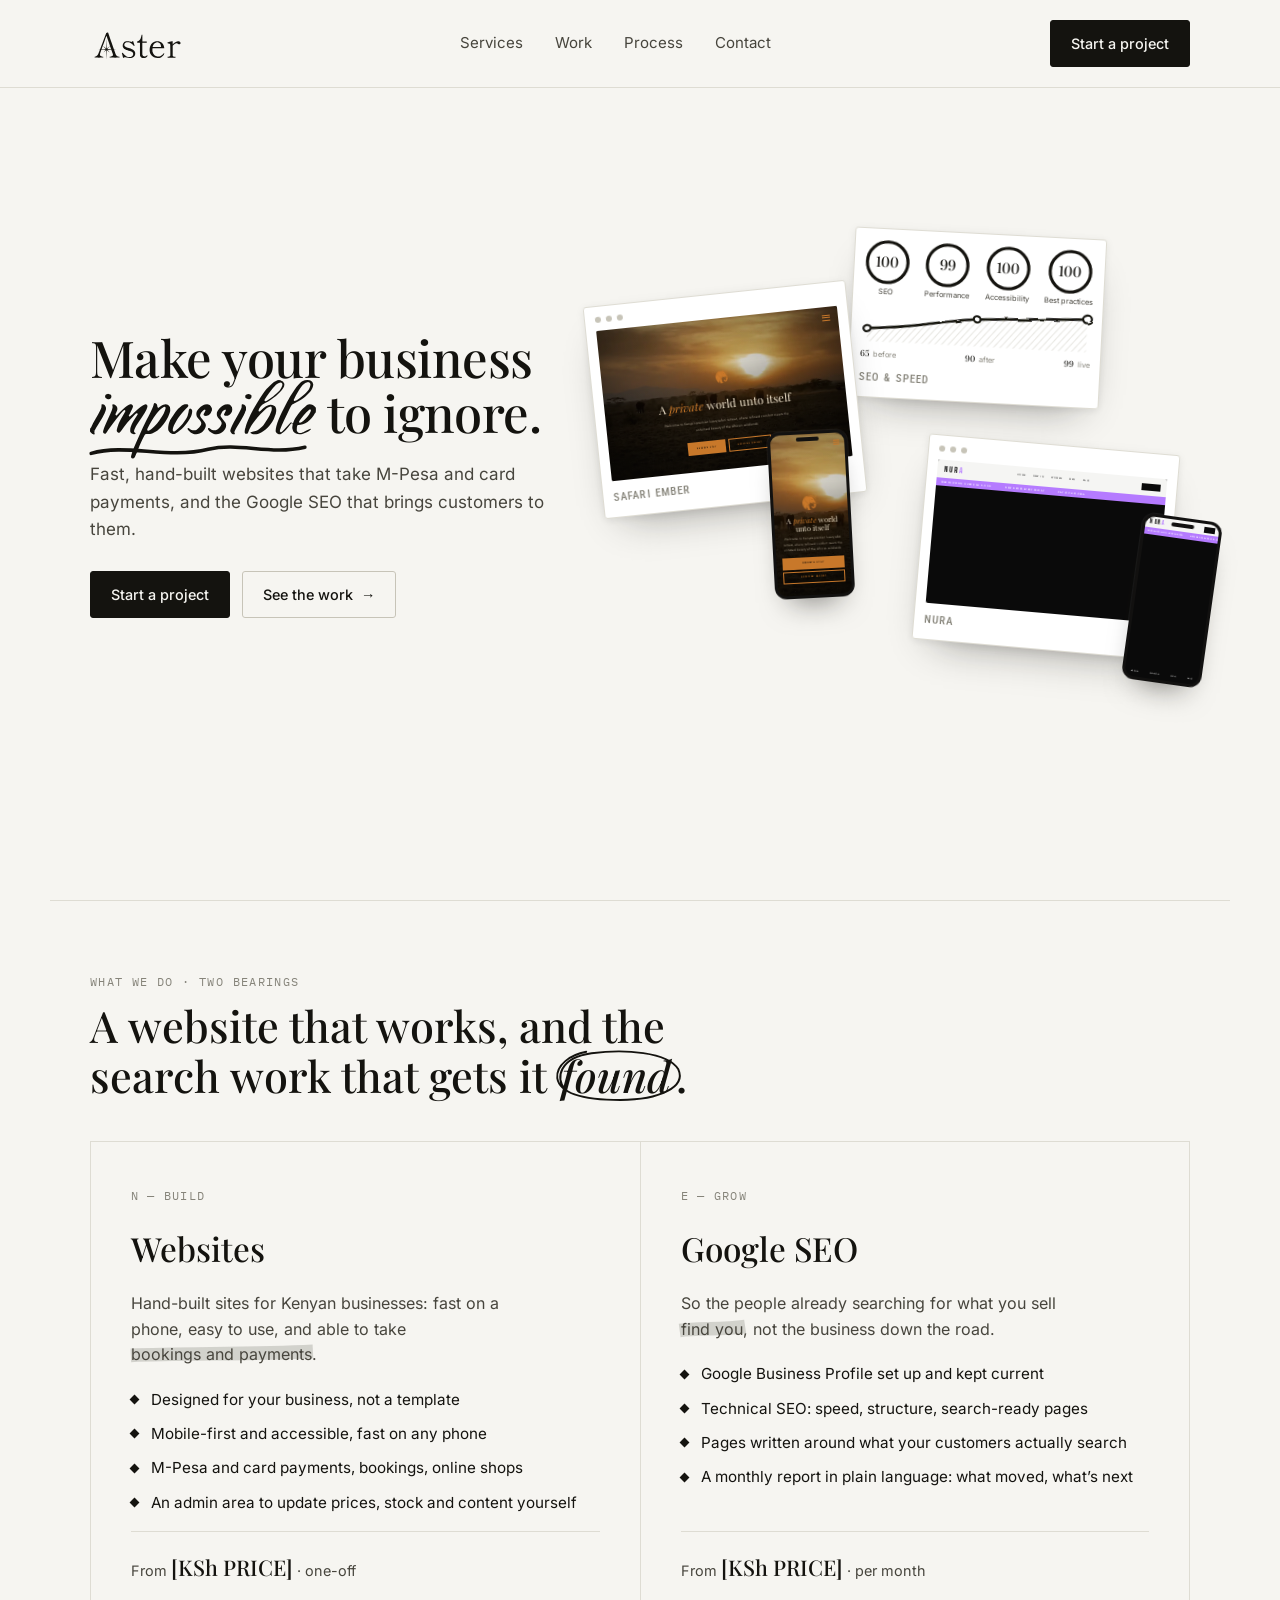
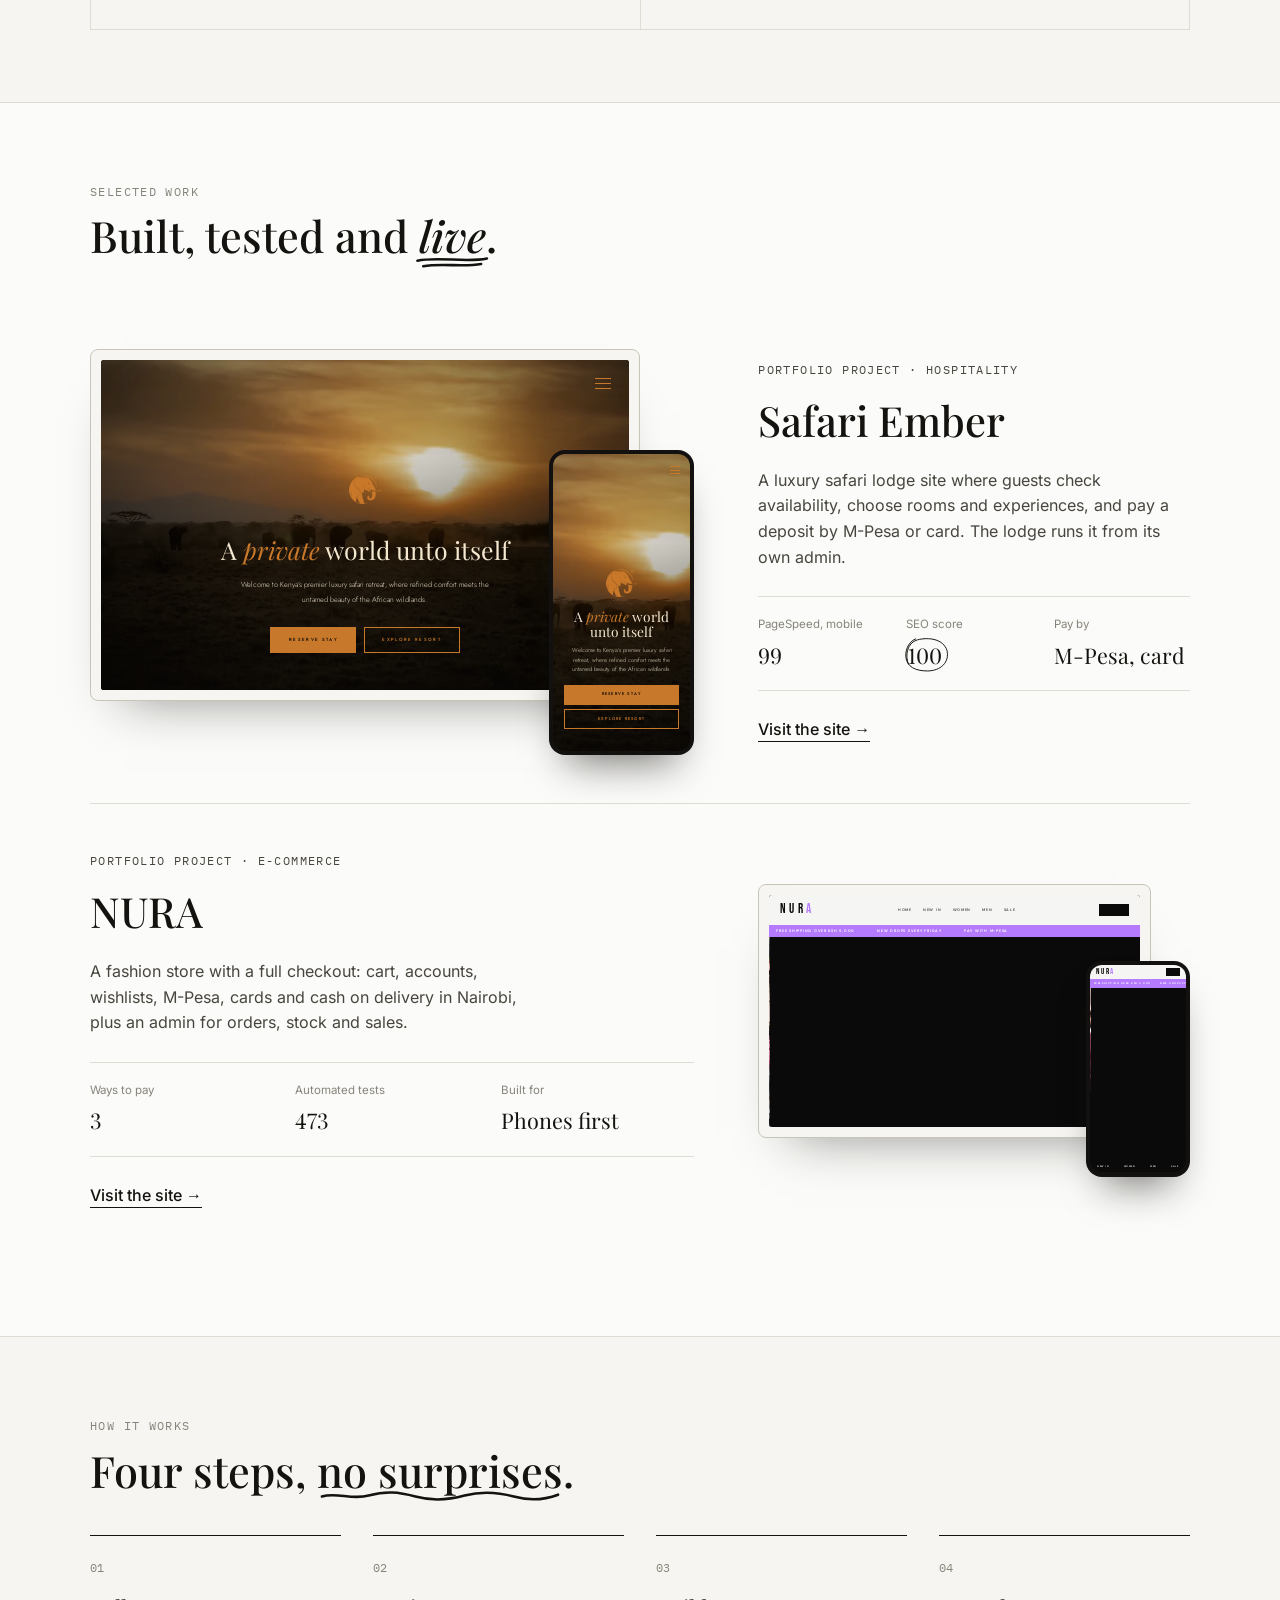
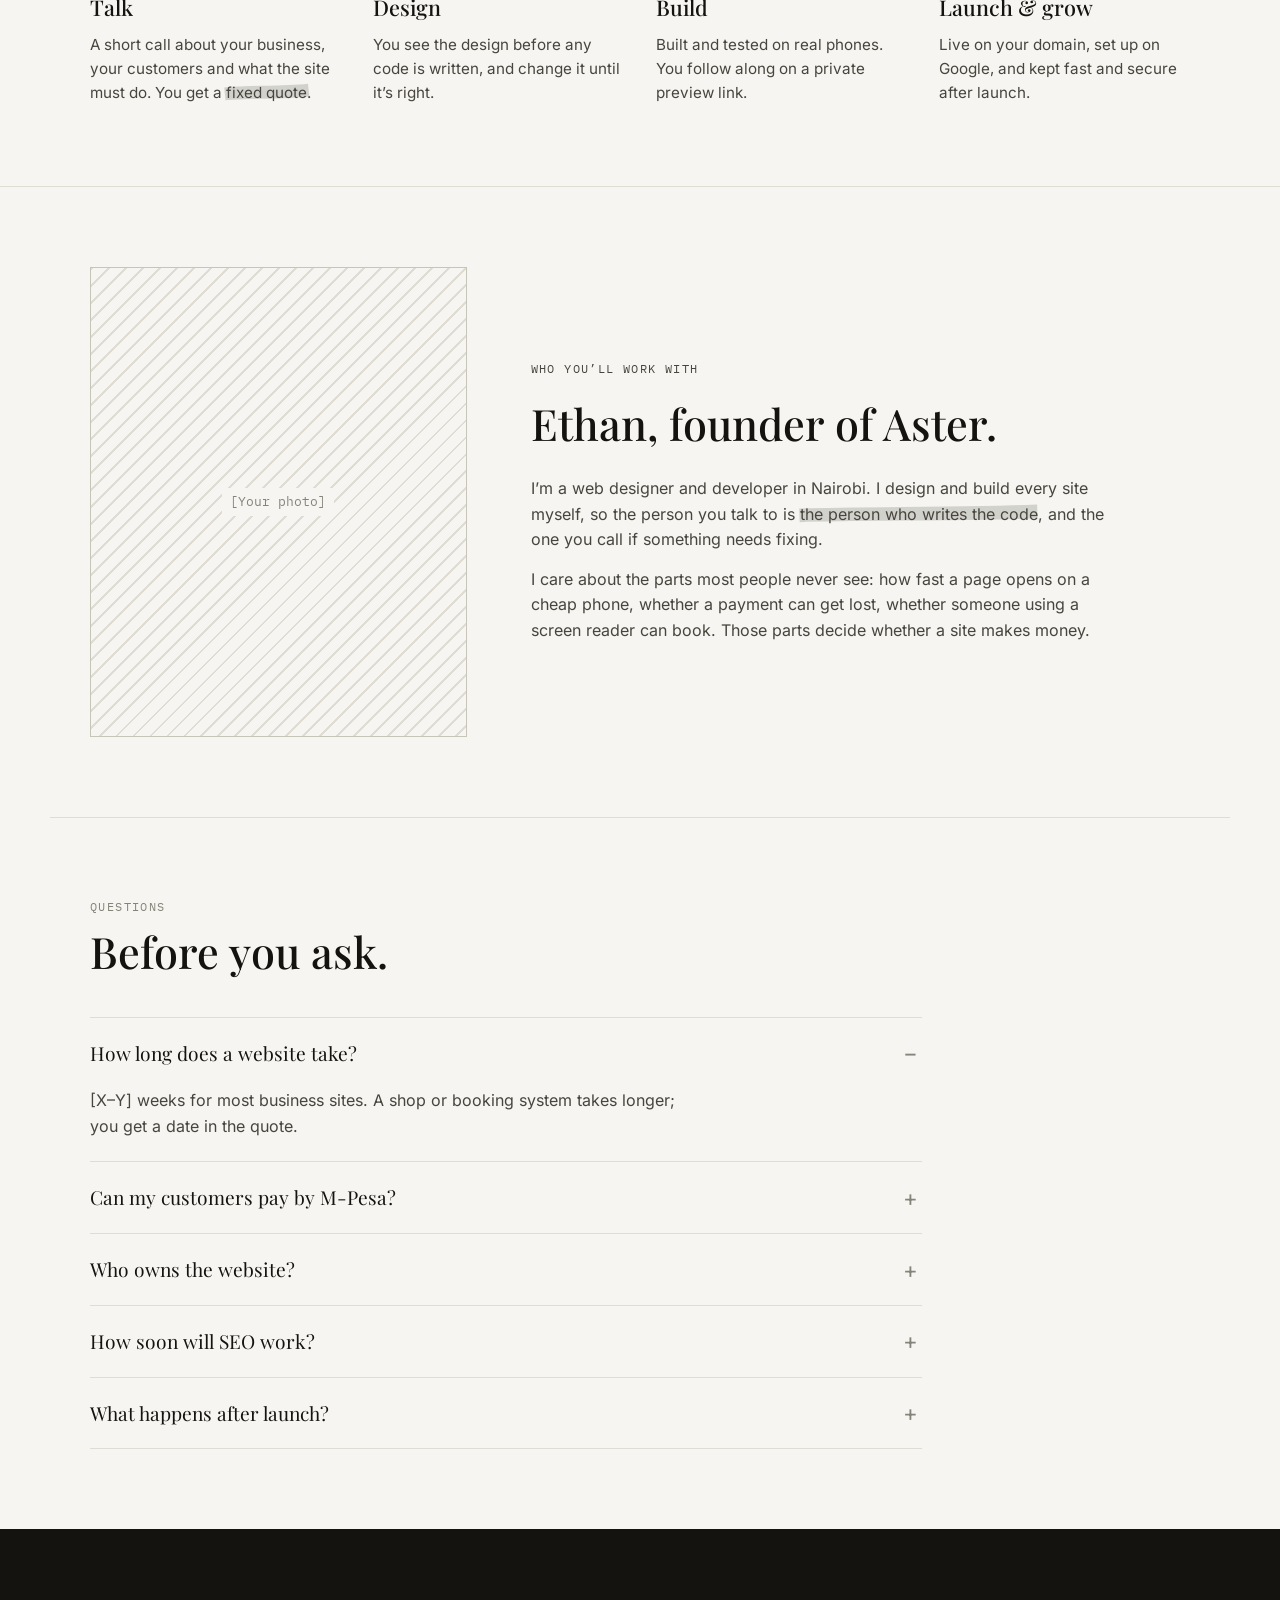
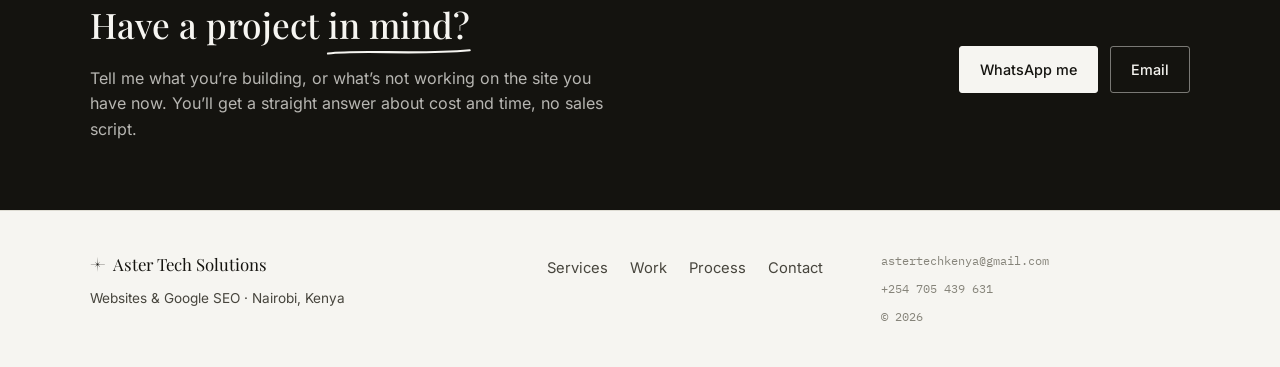
==== commit 20325889: "Hero: brush-lettered impossible" ====
--- a/public/index.html
+++ b/public/index.html
@@ -1,5 +1,5 @@
 <!DOCTYPE html>
-<html lang="en">
+<html lang="en" data-theme="light">
 <head>
   <meta charset="UTF-8" />
   <meta name="viewport" content="width=device-width, initial-scale=1" />
@@ -18,7 +18,10 @@
   <link rel="preload" href="fonts/inter-latin-400-normal.woff2" as="font" type="font/woff2" crossorigin />
   <link rel="stylesheet" href="css/styles.css" />
   <link rel="stylesheet" href="css/sections.css" />
+  <link rel="stylesheet" href="css/marks.css" />
   <script src="js/films.js" defer></script>
+  <script src="js/scroll-theme.js" defer></script>
+  <script src="js/marks.js" defer></script>
 </head>
 <body>
 <!-- Reusable marks, referenced with <use> everywhere they appear. -->
@@ -56,6 +59,10 @@
   </symbol>
 </svg>
 
+<!-- Soft coloured lights drifting slowly in the deep background, behind everything on the
+     page: pure decoration, coloured by js/scroll-theme.js -->
+<div class="lights" aria-hidden="true"><span></span><span></span><span></span></div>
+
 <header>
   <div class="wrap nav">
     <a class="logo" href="#top">
@@ -73,15 +80,17 @@
 </header>
 
 <main id="top">
-  <section class="hero wrap">
+  <section class="hero wrap" data-scroll-theme="light">
     <div class="hero-grid">
-      <div class="hero-brand">
-        <div class="hero-wordmark" aria-hidden="true">
-          <svg class="wordmark-mark" viewBox="-9 -9 354.6 124"><use href="#aster-wordmark" /></svg>
-          <p class="hero-tagline">Tech Solutions</p>
+      <div class="hero-text">
+        <h1>Make your business<br><span class="ink-highlight"><span class="sr-only">impossible</span><svg class="handwrite" viewBox="0 0 1692 588" aria-hidden="true"><defs><mask id="hw-pen" maskUnits="userSpaceOnUse" x="-20" y="-20" width="1732" height="628"><path d="M89,179C90,181 93,189 94,192C95,195 96,196 97,198C98,200 98,202 99,204C100,206 101,208 101,210C101,212 101,214 101,216C101,218 100,220 99,222C98,224 98,226 97,228C96,230 96,232 95,234C94,236 93,238 92,240C91,242 90,244 89,246C88,248 87,250 86,252C85,254 84,256 83,258C82,260 81,262 80,264C79,266 78,268 77,270C76,272 74,274 73,276C72,278 70,280 69,282C68,284 67,286 66,288C65,290 63,292 62,294C61,296 60,298 59,300C58,302 57,304 56,306C55,308 53,310 52,312C51,314 49,316 48,318C47,320 46,322 45,324C44,326 42,328 41,330C40,332 39,334 38,336C37,338 35,340 34,342C33,344 32,346 31,348C30,350 29,352 28,354C27,356 26,358 25,360C24,362 23,364 22,366C21,368 21,370 20,372C19,374 18,376 18,378C18,380 19,382 20,384C21,386 21,388 22,390C23,392 24,394 25,396C26,398 28,401 29,402C30,403 31,401 33,403C35,405 42,411 44,412" stroke-width="51" pathLength="1" style="--d:0.50s;--t:0.08s" /><path d="M167,176C168,178 172,185 174,188C176,191 177,192 178,194C179,196 180,198 181,200C182,202 182,204 183,206C184,208 184,210 184,212C184,214 185,216 185,218C185,220 184,222 183,224C182,226 182,228 181,230C180,232 179,234 178,236C177,238 176,240 176,242C176,244 175,246 175,248C175,250 174,252 174,254C174,256 173,258 173,260C173,262 172,264 172,266C172,268 171,270 171,272C171,274 171,276 170,278C169,280 168,282 167,284C166,286 165,288 164,290C163,292 161,294 160,296C159,298 157,300 156,302C155,304 154,306 153,308C152,310 151,312 150,314C149,316 147,318 146,320C145,322 144,324 143,326C142,328 140,330 139,332C138,334 137,336 136,338C135,340 133,342 132,344C131,346 130,348 129,350C128,352 127,354 126,356C125,358 124,360 123,362C122,364 121,366 120,368C119,370 118,372 117,374C116,376 114,378 113,380C112,382 112,382 111,385C110,388 105,395 104,397" stroke-width="64" pathLength="1" style="--d:0.61s;--t:0.08s" /><path d="M156,281C158,281 167,280 170,280C173,280 174,280 176,280C178,280 180,280 182,279C184,278 186,278 188,277C190,276 192,276 194,275C196,274 198,273 200,272C202,271 204,270 206,269C208,268 209,266 211,264C213,262 214,260 216,258C218,256 219,254 221,252C223,250 225,248 227,246C229,244 231,242 233,240C235,238 237,236 239,234C241,232 243,230 245,228C247,226 249,223 251,222C253,221 255,221 257,220C259,219 261,219 263,218C265,217 267,216 269,216C271,216 273,216 275,216C277,216 279,217 281,217C283,217 285,219 287,218C289,217 290,214 292,212C294,210 296,208 297,206C298,204 301,202 301,202C301,202 298,206 296,208C294,210 293,212 291,214C289,216 286,218 285,220C284,222 284,224 283,226C282,228 282,230 282,232C282,234 281,236 281,238C281,240 281,242 280,244C279,246 278,248 277,250C276,252 276,254 275,256C274,258 274,260 274,262C274,264 274,266 273,268C272,270 272,272 271,274C270,276 270,278 270,280C270,282 268,285 269,286C270,287 273,287 275,287C277,287 279,287 279,287C279,287 275,287 273,287C271,287 269,286 267,287C265,288 264,291 263,293C262,295 260,297 259,299C258,301 256,303 255,305C254,307 251,309 250,311C249,313 248,315 247,317C246,319 244,321 243,323C242,325 241,327 240,329C239,331 237,333 236,335C235,337 234,339 233,341C232,343 230,345 229,347C228,349 227,351 226,353C225,355 223,357 222,359C221,361 220,363 219,365C218,367 218,369 217,371C216,373 216,373 215,376C214,379 211,387 210,389" stroke-width="66" pathLength="1" style="--d:0.72s;--t:0.12s" /><path d="M266,290C269,290 277,288 280,287C283,286 284,286 286,286C288,286 290,285 292,284C294,283 296,283 298,282C300,281 302,280 304,279C306,278 308,276 310,274C312,272 314,270 316,268C318,266 320,264 322,262C324,260 326,258 328,256C330,254 332,252 334,250C336,248 338,246 340,245C342,244 344,242 346,241C348,240 350,240 352,240C354,240 356,239 358,238C360,237 362,236 364,236C366,236 368,235 370,235C372,235 374,236 376,236C378,236 380,237 382,236C384,235 386,232 388,230C390,228 391,226 393,224C395,222 396,220 398,218C400,216 401,214 403,212C405,210 407,207 408,206C409,205 408,207 407,208C406,209 404,212 402,214C400,216 398,218 396,220C394,222 393,224 391,226C389,228 388,230 386,232C384,234 381,237 380,238C379,239 378,236 378,237C378,238 379,241 379,243C379,245 378,247 377,249C376,251 376,253 376,255C376,257 375,259 374,261C373,263 373,265 372,267C371,269 370,271 369,273C368,275 366,277 365,279C364,281 362,283 361,285C360,287 358,289 357,291C356,293 354,295 353,297C352,299 350,301 349,303C348,305 346,307 345,309C344,311 342,313 341,315C340,317 339,319 338,321C337,323 335,325 334,327C333,329 332,331 331,333C330,335 329,337 328,339C327,341 326,343 325,345C324,347 323,349 322,351C321,353 321,355 320,357C319,359 318,361 318,363C318,365 318,367 317,369C316,371 315,373 315,375C315,377 316,379 317,381C318,383 318,385 319,387C320,389 320,391 321,393C322,395 324,398 326,399C328,400 330,400 332,400C334,400 336,399 338,399C340,399 338,399 341,398C344,397 352,395 355,395" stroke-width="66" pathLength="1" style="--d:0.87s;--t:0.13s" /><path d="M485,171C485,173 486,182 487,185C488,188 488,189 488,191C488,193 489,195 489,197C489,199 489,201 489,203C489,205 488,207 488,209C488,211 487,213 487,215C487,217 487,219 487,221C487,223 486,225 485,227C484,229 483,231 482,233C481,235 479,237 478,239C477,241 476,243 475,245C474,247 472,249 471,251C470,253 469,255 468,257C467,259 465,261 464,263C463,265 462,267 461,269C460,271 458,273 457,275C456,277 455,279 454,281C453,283 452,285 451,287C450,289 448,291 447,293C446,295 445,297 444,299C443,301 441,303 440,305C439,307 438,309 437,311C436,313 435,315 434,317C433,319 432,321 431,323C430,325 429,327 428,329C427,331 426,333 425,335C424,337 423,339 422,341C421,343 420,345 419,347C418,349 417,351 416,353C415,355 415,357 414,359C413,361 412,363 412,365C412,367 411,369 411,371C411,373 410,375 410,377C410,379 410,381 409,383C408,385 407,386 405,387C403,388 400,389 399,391C398,393 397,395 396,397C395,399 394,401 393,403C392,405 391,407 390,409C389,411 388,413 387,415C386,417 385,419 384,421C383,423 382,425 381,427C380,429 379,431 378,433C377,435 377,437 376,439C375,441 374,443 373,445C372,447 371,449 370,451C369,453 368,455 367,457C366,459 366,461 365,463C364,465 363,467 362,469C361,471 360,473 359,475C358,477 358,479 357,481C356,483 355,485 354,487C353,489 353,491 352,493C351,495 350,497 349,499C348,501 348,503 347,505C346,507 345,509 344,511C343,513 343,515 342,517C341,519 341,521 340,523C339,525 339,527 338,529C337,531 336,533 335,535C334,537 334,539 333,541C332,543 332,545 331,547C330,549 329,551 328,553C327,555 327,557 326,559C325,561 324,563 323,565C322,567 322,569 321,571C320,573 320,576 320,577C320,578 320,575 320,577C320,579 318,589 318,591" stroke-width="56" pathLength="1" style="--d:1.03s;--t:0.14s" /><path d="M473,222C475,222 484,222 487,222C490,222 490,223 492,223C494,223 496,222 498,222C500,222 502,221 504,220C506,219 508,219 510,218C512,217 514,217 516,216C518,215 520,214 522,213C524,212 526,209 528,207C530,205 532,204 534,203C536,202 538,200 540,199C542,198 544,196 546,195C548,194 550,194 552,193C554,192 556,192 558,192C560,192 562,191 564,191C566,191 568,192 570,193C572,194 575,196 576,198C577,200 577,202 578,204C579,206 580,208 580,210C580,212 581,214 581,216C581,218 582,220 582,222C582,224 582,226 582,228C582,230 581,232 580,234C579,236 579,238 578,240C577,242 577,244 576,246C575,248 574,250 573,252C572,254 571,256 570,258C569,260 569,262 568,264C567,266 566,268 565,270C564,272 562,274 561,276C560,278 559,280 558,282C557,284 556,286 555,288C554,290 552,292 551,294C550,296 548,298 547,300C546,302 544,304 543,306C542,308 540,310 538,312C536,314 535,316 534,318C533,320 532,322 530,324C528,326 527,328 525,330C523,332 522,334 520,336C518,338 516,340 514,342C512,344 510,346 508,348C506,350 505,352 503,354C501,356 499,358 497,360C495,362 493,363 491,365C489,367 487,368 485,370C483,372 481,374 479,375C477,376 475,378 473,379C471,380 469,382 467,383C465,384 463,385 461,386C459,387 457,388 455,389C453,390 451,390 449,391C447,392 445,392 443,392C441,392 439,392 437,392C435,392 433,392 431,392C429,392 427,392 425,392C423,392 421,392 419,391C417,390 415,389 413,388C411,387 412,387 409,385C406,383 399,379 397,378" stroke-width="54" pathLength="1" style="--d:1.20s;--t:0.13s" /><path d="M730,186C728,188 721,192 718,194C715,196 714,197 712,198C710,199 708,200 706,202C704,204 702,205 700,207C698,209 696,210 694,212C692,214 690,216 688,218C686,220 684,222 682,224C680,226 678,227 676,229C674,231 673,233 671,235C669,237 668,239 666,241C664,243 663,245 661,247C659,249 658,251 656,253C654,255 654,257 652,259C650,261 648,263 647,265C646,267 644,269 643,271C642,273 640,275 639,277C638,279 636,281 635,283C634,285 633,287 632,289C631,291 629,293 628,295C627,297 626,299 625,301C624,303 622,305 621,307C620,309 619,311 618,313C617,315 615,317 614,319C613,321 613,323 612,325C611,327 611,329 610,331C609,333 609,335 608,337C607,339 606,341 606,343C606,345 606,347 605,349C604,351 603,353 603,355C603,357 603,359 603,361C603,363 604,365 604,367C604,369 604,371 605,373C606,375 606,377 607,379C608,381 608,383 609,385C610,387 612,390 614,391C616,392 618,393 620,394C622,395 624,395 626,395C628,395 630,394 632,394C634,394 636,393 638,392C640,391 642,390 644,389C646,388 648,386 650,385C652,384 654,382 656,380C658,378 660,377 662,375C664,373 666,372 668,370C670,368 672,366 674,364C676,362 678,360 680,358C682,356 684,354 686,352C688,350 690,348 692,346C694,344 695,342 697,340C699,338 700,336 702,334C704,332 705,330 707,328C709,326 710,324 712,322C714,320 715,318 716,316C717,314 719,312 720,310C721,308 722,306 724,304C726,302 728,300 729,298C730,296 731,294 732,292C733,290 734,288 735,286C736,284 737,282 738,280C739,278 740,276 741,274C742,272 743,270 744,268C745,266 744,264 745,262C746,260 746,258 747,256C748,254 749,252 749,250C749,248 749,246 749,244C749,242 751,240 751,238C751,236 751,233 751,232C751,231 750,233 750,231C750,229 748,219 748,217" stroke-width="54" pathLength="1" style="--d:1.36s;--t:0.15s" /><path d="M854,264C856,263 862,258 865,256C868,254 869,254 871,253C873,252 875,249 877,247C879,245 880,243 881,241C882,239 882,237 883,235C884,233 884,231 884,229C884,227 886,225 886,223C886,221 886,219 886,217C886,215 885,213 884,211C883,209 882,206 880,205C878,204 876,203 874,203C872,203 870,204 868,204C866,204 864,205 862,205C860,205 858,206 856,206C854,206 852,206 850,207C848,208 846,208 844,209C842,210 840,212 838,214C836,216 834,217 832,219C830,221 828,223 826,225C824,227 822,229 821,231C820,233 818,235 817,237C816,239 815,241 814,243C813,245 812,247 812,249C812,251 811,253 811,255C811,257 812,259 812,261C812,263 812,265 813,267C814,269 814,271 815,273C816,275 816,277 817,279C818,281 819,283 820,285C821,287 823,289 825,291C827,293 829,295 831,297C833,299 835,301 836,303C837,305 838,307 839,309C840,311 841,313 842,315C843,317 844,319 844,321C844,323 844,325 845,327C846,329 846,331 847,333C848,335 848,337 848,339C848,341 848,343 847,345C846,347 846,349 845,351C844,353 843,355 842,357C841,359 840,361 838,363C836,365 835,367 833,369C831,371 829,373 827,375C825,377 823,378 821,380C819,382 817,383 815,384C813,385 811,386 809,387C807,388 805,388 803,389C801,390 799,391 797,391C795,391 793,391 791,391C789,391 787,390 785,390C783,390 781,389 779,389C777,389 775,388 773,388C771,388 769,386 767,386C765,386 763,386 761,385C759,384 757,383 755,382C753,381 751,380 749,378C747,376 745,375 743,373C741,371 738,368 737,367C736,366 738,368 736,366C734,364 728,358 726,356" stroke-width="57" pathLength="1" style="--d:1.54s;--t:0.13s" /><path d="M1011,264C1012,263 1018,257 1021,255C1024,253 1024,252 1026,250C1028,248 1031,247 1032,245C1033,243 1033,241 1034,239C1035,237 1035,235 1036,233C1037,231 1038,229 1038,227C1038,225 1039,223 1039,221C1039,219 1038,217 1038,215C1038,213 1037,211 1036,209C1035,207 1032,205 1030,204C1028,203 1026,203 1024,203C1022,203 1020,204 1018,204C1016,204 1014,206 1012,206C1010,206 1008,207 1006,207C1004,207 1002,207 1000,208C998,209 996,210 994,211C992,212 990,214 988,216C986,218 984,220 982,222C980,224 979,226 977,228C975,230 974,232 972,234C970,236 969,238 968,240C967,242 967,244 966,246C965,248 964,250 964,252C964,254 964,256 964,258C964,260 964,262 965,264C966,266 966,268 967,270C968,272 968,274 969,276C970,278 971,280 972,282C973,284 974,286 976,288C978,290 979,292 981,294C983,296 984,298 986,300C988,302 990,304 991,306C992,308 993,310 994,312C995,314 996,316 996,318C996,320 996,322 997,324C998,326 998,328 999,330C1000,332 1000,334 1000,336C1000,338 1001,340 1001,342C1001,344 1000,346 999,348C998,350 997,352 996,354C995,356 994,358 993,360C992,362 990,364 988,366C986,368 985,370 983,372C981,374 979,376 977,378C975,380 973,381 971,382C969,383 967,384 965,385C963,386 961,387 959,388C957,389 955,390 953,390C951,390 949,391 947,391C945,391 943,390 941,390C939,390 937,389 935,389C933,389 931,388 929,388C927,388 925,388 923,387C921,386 919,386 917,385C915,384 913,384 911,383C909,382 907,381 905,380C903,379 901,378 899,376C897,374 895,372 893,370C891,368 891,368 889,366C887,364 881,358 879,356" stroke-width="57" pathLength="1" style="--d:1.70s;--t:0.13s" /><path d="M1140,180C1140,182 1143,190 1144,193C1145,196 1145,197 1146,199C1147,201 1147,203 1148,205C1149,207 1150,209 1150,211C1150,213 1149,215 1149,217C1149,219 1148,221 1148,223C1148,225 1147,227 1146,229C1145,231 1144,233 1143,235C1142,237 1141,239 1140,241C1139,243 1138,245 1137,247C1136,249 1135,251 1134,253C1133,255 1132,257 1131,259C1130,261 1129,263 1128,265C1127,267 1125,269 1124,271C1123,273 1122,275 1121,277C1120,279 1119,281 1118,283C1117,285 1115,287 1114,289C1113,291 1112,293 1111,295C1110,297 1108,299 1107,301C1106,303 1105,305 1104,307C1103,309 1101,311 1100,313C1099,315 1097,317 1096,319C1095,321 1094,323 1093,325C1092,327 1091,329 1090,331C1089,333 1087,335 1086,337C1085,339 1084,341 1083,343C1082,345 1081,347 1080,349C1079,351 1077,353 1076,355C1075,357 1074,359 1073,361C1072,363 1072,365 1071,367C1070,369 1069,371 1068,373C1067,375 1067,377 1067,379C1067,381 1068,383 1069,385C1070,387 1070,389 1071,391C1072,393 1072,395 1073,397C1074,399 1077,401 1078,402C1079,403 1078,401 1080,403C1082,405 1089,411 1091,412" stroke-width="50" pathLength="1" style="--d:1.86s;--t:0.08s" /><path d="M1286,167C1288,167 1297,166 1300,166C1303,166 1304,166 1306,166C1308,166 1310,166 1312,165C1314,164 1316,164 1318,163C1320,162 1322,161 1324,160C1326,159 1328,157 1330,156C1332,155 1334,153 1336,152C1338,151 1340,149 1342,148C1344,147 1346,145 1348,144C1350,143 1352,141 1354,140C1356,139 1358,137 1360,136C1362,135 1364,133 1366,132C1368,131 1370,130 1372,128C1374,126 1376,124 1378,123C1380,122 1382,120 1384,119C1386,118 1388,116 1390,114C1392,112 1394,111 1396,109C1398,107 1400,106 1402,104C1404,102 1406,100 1408,98C1410,96 1412,94 1414,92C1416,90 1417,88 1419,86C1421,84 1423,82 1425,80C1427,78 1428,76 1430,74C1432,72 1433,70 1434,68C1435,66 1437,64 1438,62C1439,60 1440,58 1441,56C1442,54 1443,52 1444,50C1445,48 1444,46 1445,44C1446,42 1447,40 1447,38C1447,36 1447,34 1447,32C1447,30 1447,28 1446,26C1445,24 1444,22 1443,20C1442,18 1439,16 1437,15C1435,14 1433,14 1431,13C1429,12 1427,13 1425,12C1423,11 1421,10 1419,9C1417,8 1415,9 1413,9C1411,9 1409,10 1407,11C1405,12 1404,14 1402,15C1400,16 1398,17 1396,18C1394,19 1392,21 1390,22C1388,23 1386,24 1384,26C1382,28 1380,29 1378,31C1376,33 1374,35 1372,37C1370,39 1368,41 1366,43C1364,45 1362,47 1360,49C1358,51 1356,53 1354,55C1352,57 1351,59 1349,61C1347,63 1345,65 1343,67C1341,69 1340,71 1338,73C1336,75 1334,77 1333,79C1332,81 1330,83 1329,85C1328,87 1326,89 1324,91C1322,93 1320,95 1319,97C1318,99 1316,101 1315,103C1314,105 1312,107 1311,109C1310,111 1308,113 1307,115C1306,117 1304,119 1303,121C1302,123 1300,125 1299,127C1298,129 1296,131 1295,133C1294,135 1293,137 1292,139C1291,141 1292,143 1291,145C1290,147 1290,149 1289,151C1288,153 1289,155 1288,157C1287,159 1285,160 1283,162C1281,164 1279,166 1277,168C1275,170 1273,172 1271,174C1269,176 1268,178 1266,180C1264,182 1263,184 1262,186C1261,188 1259,190 1258,192C1257,194 1256,196 1255,198C1254,200 1253,202 1252,204C1251,206 1249,208 1248,210C1247,212 1246,214 1246,216C1246,218 1245,220 1245,222C1245,224 1244,226 1244,228C1244,230 1242,232 1242,234C1242,236 1241,238 1241,240C1241,242 1241,244 1240,246C1239,248 1238,250 1237,252C1236,254 1234,256 1233,258C1232,260 1230,262 1229,264C1228,266 1227,268 1226,270C1225,272 1223,274 1222,276C1221,278 1219,280 1218,282C1217,284 1216,286 1215,288C1214,290 1212,292 1211,294C1210,296 1209,298 1208,300C1207,302 1205,304 1204,306C1203,308 1202,310 1201,312C1200,314 1198,316 1197,318C1196,320 1195,322 1194,324C1193,326 1192,328 1191,330C1190,332 1189,334 1188,336C1187,338 1186,340 1185,342C1184,344 1184,346 1183,348C1182,350 1182,352 1181,354C1180,356 1180,358 1179,360C1178,362 1177,364 1176,366C1175,368 1176,370 1175,372C1174,374 1174,376 1173,378C1172,380 1170,383 1170,384C1170,385 1171,383 1170,385C1169,387 1165,396 1164,398" stroke-width="64" pathLength="1" style="--d:1.97s;--t:0.23s" /><path d="M1225,250C1227,250 1236,250 1239,250C1242,250 1243,251 1245,251C1247,251 1249,250 1251,250C1253,250 1255,250 1257,249C1259,248 1261,248 1263,247C1265,246 1267,246 1269,245C1271,244 1273,243 1275,242C1277,241 1279,240 1281,238C1283,236 1285,234 1287,232C1289,230 1291,228 1293,226C1295,224 1297,223 1299,221C1301,219 1303,217 1305,215C1307,213 1309,212 1311,210C1313,208 1315,207 1317,206C1319,205 1321,203 1323,202C1325,201 1327,199 1329,198C1331,197 1333,196 1335,195C1337,194 1339,194 1341,193C1343,192 1345,192 1347,192C1349,192 1351,192 1353,192C1355,192 1357,192 1359,192C1361,192 1363,194 1365,195C1367,196 1368,198 1369,200C1370,202 1371,204 1372,206C1373,208 1372,210 1373,212C1374,214 1374,216 1375,218C1376,220 1376,222 1376,224C1376,226 1376,228 1376,230C1376,232 1375,234 1375,236C1375,238 1375,240 1374,242C1373,244 1372,246 1371,248C1370,250 1370,252 1370,254C1370,256 1369,258 1368,260C1367,262 1367,264 1366,266C1365,268 1364,270 1363,272C1362,274 1361,276 1360,278C1359,280 1358,282 1357,284C1356,286 1355,288 1354,290C1353,292 1352,294 1351,296C1350,298 1348,300 1347,302C1346,304 1344,306 1343,308C1342,310 1340,312 1339,314C1338,316 1336,318 1335,320C1334,322 1332,324 1331,326C1330,328 1328,330 1326,332C1324,334 1323,336 1321,338C1319,340 1318,342 1316,344C1314,346 1313,348 1311,350C1309,352 1307,354 1305,356C1303,358 1301,360 1299,362C1297,364 1295,365 1293,367C1291,369 1289,370 1287,372C1285,374 1283,376 1281,377C1279,378 1277,380 1275,381C1273,382 1271,383 1269,384C1267,385 1265,387 1263,388C1261,389 1259,389 1257,390C1255,391 1253,391 1251,392C1249,393 1247,394 1245,394C1243,394 1241,395 1239,395C1237,395 1235,396 1233,396C1231,396 1229,396 1227,396C1225,396 1223,395 1221,395C1219,395 1217,395 1215,395C1213,395 1211,395 1209,395C1207,395 1207,394 1204,394C1201,394 1192,393 1190,393" stroke-width="53" pathLength="1" style="--d:2.23s;--t:0.14s" /><path d="M1540,164C1542,162 1549,158 1552,156C1555,154 1556,153 1558,152C1560,151 1562,149 1564,148C1566,147 1568,146 1570,145C1572,144 1574,142 1576,141C1578,140 1580,138 1582,136C1584,134 1586,133 1588,132C1590,131 1592,130 1594,128C1596,126 1598,125 1600,123C1602,121 1604,120 1606,118C1608,116 1610,115 1612,113C1614,111 1616,110 1618,108C1620,106 1622,104 1624,102C1626,100 1627,98 1629,96C1631,94 1632,92 1634,90C1636,88 1637,86 1639,84C1641,82 1642,80 1644,78C1646,76 1647,74 1648,72C1649,70 1650,68 1651,66C1652,64 1652,62 1653,60C1654,58 1655,56 1656,54C1657,52 1658,50 1658,48C1658,46 1659,44 1659,42C1659,40 1659,38 1659,36C1659,34 1658,32 1658,30C1658,28 1658,26 1657,24C1656,22 1655,20 1654,18C1653,16 1651,14 1649,13C1647,12 1645,11 1643,10C1641,9 1639,8 1637,7C1635,6 1633,7 1631,7C1629,7 1627,7 1625,7C1623,7 1621,8 1619,8C1617,8 1615,7 1613,8C1611,9 1609,12 1607,13C1605,14 1603,15 1601,16C1599,17 1597,18 1595,20C1593,22 1591,23 1589,25C1587,27 1585,28 1583,30C1581,32 1579,33 1577,35C1575,37 1574,39 1572,41C1570,43 1569,45 1567,47C1565,49 1564,51 1562,53C1560,55 1558,57 1557,59C1556,61 1554,63 1553,65C1552,67 1550,69 1549,71C1548,73 1547,75 1546,77C1545,79 1543,81 1542,83C1541,85 1539,87 1538,89C1537,91 1536,93 1535,95C1534,97 1532,99 1531,101C1530,103 1529,105 1528,107C1527,109 1525,111 1524,113C1523,115 1522,117 1521,119C1520,121 1519,123 1518,125C1517,127 1515,129 1514,131C1513,133 1513,135 1512,137C1511,139 1510,141 1510,143C1510,145 1509,147 1509,149C1509,151 1509,153 1508,155C1507,157 1506,159 1505,161C1504,163 1501,164 1499,166C1497,168 1496,170 1495,172C1494,174 1491,176 1490,178C1489,180 1488,182 1487,184C1486,186 1485,188 1484,190C1483,192 1482,194 1481,196C1480,198 1479,200 1478,202C1477,204 1476,206 1475,208C1474,210 1473,212 1472,214C1471,216 1470,218 1469,220C1468,222 1467,224 1466,226C1465,228 1464,230 1463,232C1462,234 1461,236 1460,238C1459,240 1458,242 1457,244C1456,246 1455,248 1454,250C1453,252 1452,254 1451,256C1450,258 1449,260 1448,262C1447,264 1447,266 1446,268C1445,270 1444,272 1443,274C1442,276 1441,278 1440,280C1439,282 1438,284 1437,286C1436,288 1436,290 1435,292C1434,294 1433,296 1432,298C1431,300 1431,302 1430,304C1429,306 1428,308 1427,310C1426,312 1425,314 1424,316C1423,318 1423,320 1422,322C1421,324 1420,326 1419,328C1418,330 1418,332 1417,334C1416,336 1416,338 1415,340C1414,342 1414,344 1413,346C1412,348 1412,350 1411,352C1410,354 1410,356 1409,358C1408,360 1408,362 1407,364C1406,366 1406,368 1406,370C1406,372 1406,374 1406,376C1406,378 1407,380 1408,382C1409,384 1409,386 1410,388C1411,390 1412,392 1413,394C1414,396 1417,397 1419,398C1421,399 1423,398 1425,398C1427,398 1429,398 1431,397C1433,396 1435,395 1437,394C1439,393 1441,391 1443,389C1445,387 1447,386 1449,384C1451,382 1453,380 1455,378C1457,376 1459,374 1461,372C1463,370 1464,368 1466,366C1468,364 1469,362 1471,360C1473,358 1475,356 1477,354C1479,352 1480,350 1482,348C1484,346 1485,344 1487,342C1489,340 1490,338 1492,336C1494,334 1496,332 1497,330C1498,328 1499,325 1501,324C1503,323 1505,323 1507,323C1509,323 1511,324 1513,324C1515,324 1517,324 1519,325C1521,326 1524,329 1525,330C1526,331 1524,329 1526,331C1528,333 1535,339 1537,340" stroke-width="51" pathLength="1" style="--d:2.40s;--t:0.26s" /><path d="M1512,328C1515,329 1523,330 1526,331C1529,332 1530,337 1532,337C1534,337 1535,335 1536,333C1537,331 1537,329 1538,327C1539,325 1540,323 1541,321C1542,319 1545,316 1547,316C1549,316 1551,320 1553,322C1555,324 1557,325 1559,326C1561,327 1563,327 1565,327C1567,327 1569,327 1571,327C1573,327 1575,327 1577,327C1579,327 1581,327 1583,327C1585,327 1587,326 1589,325C1591,324 1593,323 1595,322C1597,321 1599,320 1601,319C1603,318 1605,316 1607,315C1609,314 1611,312 1613,311C1615,310 1617,308 1619,306C1621,304 1623,303 1625,301C1627,299 1629,297 1631,295C1633,293 1635,291 1637,289C1639,287 1640,285 1641,283C1642,281 1644,279 1646,277C1648,275 1649,273 1650,271C1651,269 1653,267 1654,265C1655,263 1657,261 1658,259C1659,257 1661,255 1662,253C1663,251 1664,249 1665,247C1666,245 1667,243 1668,241C1669,239 1668,237 1669,235C1670,233 1670,231 1671,229C1672,227 1672,225 1672,223C1672,221 1671,219 1670,217C1669,215 1669,213 1668,211C1667,209 1664,206 1662,205C1660,204 1658,204 1656,204C1654,204 1652,203 1650,203C1648,203 1646,202 1644,202C1642,202 1640,204 1638,204C1636,204 1634,204 1632,205C1630,206 1628,208 1626,210C1624,212 1622,213 1620,215C1618,217 1616,219 1614,221C1612,223 1610,225 1608,227C1606,229 1604,231 1602,233C1600,235 1598,237 1596,239C1594,241 1593,243 1591,245C1589,247 1587,249 1585,251C1583,253 1582,255 1580,257C1578,259 1578,261 1576,263C1574,265 1573,267 1571,269C1569,271 1568,273 1566,275C1564,277 1563,279 1562,281C1561,283 1559,285 1558,287C1557,289 1555,291 1554,293C1553,295 1552,297 1551,299C1550,301 1550,303 1550,305C1550,307 1549,309 1548,311C1547,313 1547,315 1546,317C1545,319 1541,320 1540,322C1539,324 1539,326 1538,328C1537,330 1537,332 1536,334C1535,336 1534,338 1533,340C1532,342 1532,344 1532,346C1532,348 1532,350 1532,352C1532,354 1532,356 1532,358C1532,360 1533,362 1533,364C1533,366 1534,368 1534,370C1534,372 1534,374 1535,376C1536,378 1537,380 1538,382C1539,384 1540,386 1541,388C1542,390 1544,392 1546,393C1548,394 1550,396 1552,397C1554,398 1556,399 1558,400C1560,401 1562,401 1564,401C1566,401 1568,401 1570,401C1572,401 1574,401 1576,401C1578,401 1580,400 1582,400C1584,400 1586,399 1588,399C1590,399 1592,398 1594,398C1596,398 1598,397 1600,396C1602,395 1604,395 1606,394C1608,393 1610,392 1612,391C1614,390 1616,389 1618,388C1620,387 1622,385 1624,384C1626,383 1628,382 1630,381C1632,380 1634,378 1636,377C1638,376 1640,374 1642,373C1644,372 1643,373 1645,371C1647,369 1655,365 1657,363" stroke-width="50" pathLength="1" style="--d:2.70s;--t:0.19s" /><path d="M123,129 L147,117" stroke-width="60" pathLength="1" style="--d:2.92s;--t:0.12s" /><path d="M1171,129 L1195,117" stroke-width="60" pathLength="1" style="--d:3.07s;--t:0.12s" /></mask></defs><path class="handwrite__ink" fill-rule="evenodd" d="M1053,190Q1049,187 1044,184Q1038,182 1030,182Q1021,182 1012,184Q1003,187 993,192Q983,198 970,211Q958,224 954,234Q949,244 949,254Q949,265 953,273Q957,281 967,292Q977,303 980,308Q984,314 985,320Q986,326 984,332Q983,337 978,345Q974,353 966,360Q959,368 950,372Q942,377 931,377Q920,377 915,375Q910,373 902,367Q894,361 890,360Q886,359 884,361Q883,363 883,366Q883,369 888,376Q892,382 896,386Q900,389 910,395Q921,401 928,404Q935,406 947,406Q959,406 973,400Q987,394 998,384Q1009,373 1014,362Q1019,352 1019,340Q1019,329 1014,320Q1009,311 995,295Q981,279 979,274Q977,269 977,265Q977,261 983,250Q989,238 994,232Q1000,227 1006,224Q1011,220 1012,220Q1014,221 1016,224Q1019,228 1011,241Q1003,254 1003,258Q1003,261 1006,264Q1008,267 1010,268Q1013,269 1022,268Q1032,268 1038,264Q1045,260 1050,254Q1056,249 1061,239Q1066,229 1066,220Q1066,212 1062,203Q1057,194 1053,190ZM904,196Q899,189 892,186Q885,182 877,182Q869,182 860,184Q850,187 840,193Q829,199 817,212Q805,224 802,230Q799,235 798,240Q796,246 796,255Q796,264 798,268Q799,273 803,279Q807,285 817,296Q827,307 830,314Q833,320 833,324Q833,328 831,334Q829,339 824,346Q820,354 811,362Q802,371 796,374Q789,377 778,377Q767,377 760,374Q752,370 746,365Q739,360 736,360Q732,360 731,362Q730,363 731,368Q732,373 742,382Q751,392 760,396Q768,401 775,404Q782,406 794,406Q806,406 820,400Q834,394 838,392Q841,389 849,380Q857,372 862,360Q867,349 867,340Q867,332 863,324Q859,315 844,297Q828,279 826,273Q824,267 824,263Q825,259 828,252Q830,246 838,237Q846,228 852,224Q858,220 860,220Q861,221 864,224Q866,228 858,241Q850,254 850,257Q850,260 852,264Q855,267 858,268Q860,269 868,269Q875,269 881,266Q887,264 892,260Q896,257 900,252Q905,246 909,238Q913,229 913,222Q913,214 912,209Q910,204 904,196ZM1155,186Q1148,182 1144,182Q1140,181 1138,182Q1135,184 1135,194Q1135,204 1134,208Q1133,213 1118,242Q1102,272 1089,294Q1076,316 1064,340Q1053,364 1052,370Q1050,376 1050,382Q1051,387 1053,390Q1055,394 1059,398Q1063,402 1066,404Q1070,406 1076,406Q1081,407 1083,406Q1085,405 1085,403Q1085,401 1082,397Q1080,393 1082,386Q1084,379 1091,366Q1098,353 1118,321Q1138,289 1150,266Q1162,242 1162,238Q1163,235 1166,230Q1168,224 1168,214Q1169,204 1166,198Q1162,191 1155,186ZM734,187Q732,184 729,182Q726,181 720,181Q715,181 710,182Q704,184 696,188Q688,192 680,198Q671,205 664,212Q657,218 649,228Q641,237 624,264Q606,290 600,300Q595,311 592,320Q589,329 587,340Q585,350 585,359Q585,368 586,374Q588,379 591,384Q594,390 600,395Q606,400 613,402Q620,405 626,405Q631,405 638,402Q645,399 655,392Q665,385 674,377Q684,369 701,351Q718,333 734,310Q750,286 756,273Q761,260 763,250Q765,240 765,235Q765,230 764,226Q762,221 760,218Q757,216 754,215Q752,214 749,214Q746,215 743,218Q740,220 739,230Q738,240 734,254Q731,268 727,277Q723,286 715,298Q707,311 694,328Q680,344 664,360Q647,376 638,382Q629,387 627,386Q625,386 623,384Q621,382 620,378Q619,375 620,366Q622,357 626,347Q629,337 642,314Q654,292 664,279Q673,266 686,250Q700,235 718,216Q736,198 736,194Q737,190 734,187ZM430,196Q429,189 427,187Q425,185 422,184Q418,182 416,182Q413,182 406,185Q398,188 378,203Q358,218 329,246Q300,274 298,274Q297,275 294,272Q290,270 290,267Q290,264 300,248Q309,231 316,216Q322,201 322,196Q321,192 317,188Q313,184 308,182Q304,181 301,182Q298,182 288,188Q277,193 261,206Q245,220 223,242Q201,265 200,266Q198,266 194,264Q191,261 190,259Q190,257 198,240Q205,222 205,218Q205,213 204,208Q202,202 200,198Q197,194 193,190Q189,187 182,184Q174,182 171,182Q168,183 168,186Q167,189 168,194Q170,198 169,205Q168,212 162,230Q155,248 138,284Q121,321 112,343Q103,365 100,376Q97,387 98,392Q99,396 103,399Q107,402 111,402Q115,402 120,398Q124,394 136,374Q149,355 173,323Q197,291 214,271Q230,251 242,238Q255,225 256,224Q258,224 262,226Q265,229 265,232Q265,235 248,263Q231,291 221,312Q211,332 206,351Q200,370 200,378Q201,386 203,388Q205,391 209,393Q213,395 216,395Q218,395 220,394Q223,392 231,383Q239,374 254,352Q270,330 280,318Q290,305 317,278Q344,251 348,249Q351,247 354,250Q358,252 358,255Q358,258 342,280Q327,303 322,312Q316,322 311,334Q306,345 304,354Q301,363 301,374Q301,386 302,390Q304,393 308,396Q311,400 317,403Q323,406 328,406Q332,406 336,404Q341,402 342,400Q344,398 339,396Q334,395 332,392Q329,388 330,382Q330,377 332,372Q334,366 344,346Q355,327 386,282Q416,236 423,220Q430,203 430,196ZM103,184Q96,181 93,181Q90,181 88,182Q86,184 86,194Q86,204 84,210Q83,215 74,232Q66,249 44,287Q22,325 14,342Q7,358 4,360Q0,363 0,376Q0,389 2,390Q3,390 10,396Q16,403 20,405Q24,407 28,407Q33,407 35,406Q37,404 34,398Q32,393 33,387Q34,381 38,373Q42,365 67,324Q92,284 101,266Q110,249 114,238Q118,227 119,222Q120,217 120,209Q119,201 114,194Q110,188 103,184ZM592,194Q588,189 582,186Q576,183 567,182Q558,182 549,186Q540,189 531,195Q522,201 518,204Q515,208 513,208Q511,209 508,206Q504,204 504,196Q503,187 501,183Q499,179 494,176Q489,172 486,172Q482,172 480,174Q478,176 474,192Q469,207 460,226Q452,245 424,298Q397,352 364,426Q331,499 324,518Q316,538 312,554Q307,570 307,574Q307,577 309,582Q311,587 320,587Q330,587 331,584Q332,581 336,576Q339,572 356,530Q372,487 391,448Q410,408 414,406Q417,403 422,404Q426,405 438,405Q449,405 465,400Q481,394 490,388Q500,382 508,376Q516,369 528,358Q539,346 550,332Q562,317 574,296Q586,276 592,258Q599,240 600,234Q601,227 600,217Q600,207 598,202Q596,198 592,194ZM557,201Q561,201 563,203Q565,205 566,210Q566,215 562,225Q559,235 552,250Q544,265 530,286Q516,308 505,322Q494,335 481,348Q468,361 458,368Q449,375 442,378Q436,381 434,380Q432,380 430,376Q427,373 429,367Q431,361 446,333Q461,305 476,282Q491,260 499,250Q507,240 520,226Q534,213 544,207Q553,201 557,201ZM1172,108Q1165,112 1164,115Q1162,118 1162,123Q1162,128 1164,132Q1167,136 1172,139Q1177,142 1181,143Q1185,144 1191,144Q1197,143 1201,140Q1205,136 1207,132Q1209,128 1209,123Q1209,118 1208,115Q1206,112 1200,108Q1195,105 1186,104Q1178,104 1172,108ZM124,106Q120,108 116,113Q113,118 113,123Q113,128 116,132Q118,136 126,140Q135,144 141,144Q147,143 152,140Q156,136 158,132Q160,128 160,123Q160,118 159,116Q158,113 156,110Q153,108 145,106Q137,103 132,104Q128,104 124,106ZM1650,4Q1647,0 1626,0Q1604,0 1602,4Q1599,7 1594,8Q1590,10 1583,14Q1576,19 1562,34Q1547,49 1530,74Q1513,99 1498,124Q1483,150 1459,196Q1435,242 1423,269Q1411,296 1402,322Q1393,349 1391,365Q1389,381 1390,386Q1392,392 1397,397Q1402,402 1408,404Q1414,406 1419,406Q1424,406 1432,402Q1441,397 1454,386Q1467,374 1485,352Q1503,329 1506,326Q1510,324 1512,324Q1513,325 1516,328Q1518,332 1516,340Q1514,349 1514,356Q1514,364 1518,374Q1521,384 1524,388Q1527,391 1532,394Q1537,398 1546,402Q1554,405 1568,406Q1581,406 1594,402Q1608,399 1622,392Q1635,386 1644,378Q1653,371 1653,368Q1653,365 1650,364Q1646,364 1624,377Q1602,390 1596,392Q1589,395 1582,396Q1576,397 1570,396Q1564,396 1560,394Q1557,393 1554,390Q1551,387 1549,382Q1547,378 1548,366Q1548,353 1550,346Q1553,339 1555,337Q1557,335 1575,334Q1593,334 1612,324Q1631,315 1647,298Q1663,282 1674,266Q1684,249 1688,246Q1691,244 1691,225Q1691,206 1690,206Q1688,205 1682,198Q1676,192 1670,189Q1665,186 1657,184Q1649,182 1644,182Q1638,182 1632,184Q1627,186 1620,190Q1614,194 1592,216Q1571,237 1557,256Q1543,275 1534,290Q1526,305 1524,312Q1522,319 1520,321Q1518,323 1515,323Q1512,323 1510,320Q1507,317 1505,317Q1503,317 1476,347Q1449,377 1441,384Q1433,392 1430,392Q1426,392 1424,388Q1421,385 1421,382Q1421,380 1424,369Q1428,358 1436,338Q1445,317 1476,254Q1506,191 1512,186Q1517,181 1528,176Q1540,171 1560,159Q1581,147 1596,136Q1611,125 1624,112Q1638,100 1648,88Q1657,76 1662,66Q1667,56 1669,47Q1671,38 1671,34Q1671,29 1668,24Q1666,18 1662,14Q1658,10 1655,8Q1652,7 1650,4ZM1647,219Q1650,219 1652,222Q1655,226 1652,234Q1650,241 1640,258Q1629,275 1610,294Q1591,313 1582,317Q1574,321 1572,320Q1569,320 1566,316Q1564,313 1565,310Q1566,308 1582,287Q1597,266 1620,242Q1644,219 1647,219ZM1636,16Q1643,17 1646,22Q1650,26 1650,34Q1650,41 1646,52Q1643,62 1638,71Q1632,80 1621,92Q1610,104 1590,120Q1570,136 1556,145Q1541,154 1536,156Q1532,158 1530,158Q1529,157 1527,155Q1525,153 1525,150Q1525,147 1542,114Q1560,81 1571,65Q1582,49 1592,38Q1603,28 1609,24Q1615,20 1622,18Q1629,15 1636,16ZM1430,4Q1428,0 1414,0Q1400,0 1398,4Q1395,7 1388,10Q1381,13 1372,19Q1364,25 1348,41Q1331,57 1321,68Q1311,80 1292,106Q1274,131 1248,176Q1221,220 1202,258Q1184,297 1175,320Q1166,344 1165,351Q1164,358 1162,362Q1160,367 1158,381Q1157,395 1160,398Q1162,401 1164,402Q1167,403 1171,403Q1175,403 1177,402Q1179,401 1183,394Q1187,386 1190,376Q1194,366 1203,350Q1212,334 1224,318Q1236,301 1255,278Q1274,256 1296,236Q1317,215 1324,210Q1332,205 1340,202Q1347,198 1352,198Q1356,199 1358,201Q1360,203 1360,210Q1361,217 1360,222Q1359,228 1355,240Q1351,251 1344,266Q1336,281 1320,305Q1305,329 1298,338Q1291,346 1276,360Q1261,374 1251,378Q1241,383 1223,386Q1205,390 1203,391Q1201,392 1201,394Q1201,397 1204,399Q1207,401 1214,404Q1222,406 1234,406Q1245,406 1256,404Q1266,401 1274,397Q1283,393 1299,382Q1315,371 1329,357Q1343,343 1354,327Q1366,311 1375,293Q1384,275 1384,270Q1385,266 1388,260Q1391,254 1392,244Q1394,235 1394,228Q1394,220 1393,216Q1392,211 1390,206Q1387,200 1384,197Q1382,194 1374,190Q1366,186 1352,186Q1339,186 1330,190Q1321,194 1314,198Q1307,203 1299,210Q1291,216 1281,226Q1271,236 1268,236Q1265,236 1262,232Q1260,229 1266,216Q1273,204 1280,195Q1288,186 1311,173Q1334,160 1356,145Q1378,130 1392,119Q1405,108 1421,92Q1437,76 1444,64Q1451,53 1453,46Q1455,38 1455,32Q1455,26 1450,20Q1446,13 1440,10Q1433,7 1430,4ZM1427,18Q1433,19 1437,24Q1441,29 1440,36Q1440,43 1434,55Q1428,67 1421,76Q1414,84 1398,100Q1381,115 1370,123Q1360,131 1338,145Q1316,159 1313,159Q1310,159 1308,157Q1306,155 1306,152Q1306,149 1322,124Q1339,98 1355,78Q1371,57 1382,46Q1393,35 1400,30Q1406,25 1414,22Q1421,18 1427,18Z" mask="url(#hw-pen)" /></svg><svg class="ink-underline" viewBox="0 0 220 20" aria-hidden="true"><path d="M6,14 C 40,4 80,20 120,10 C 150,3 180,16 214,8" /></svg></span> to ignore.</h1>
+        <p class="hero-sub">Fast, hand-built websites that take <span class="nowrap">M-Pesa</span> and card payments, and the Google SEO that brings customers to them.</p>
+        <div class="hero-ctas">
+          <a class="btn btn-primary" href="#contact">Start a project</a>
+          <a class="btn btn-ghost" href="#work">See the work <span aria-hidden="true">&rarr;</span></a>
         </div>
       </div>
-      <div class="hero-copy">
+      <div class="hero-work">
         <!-- The two sites Aster built, each on a laptop with its phone version in front, and the
              SEO card behind. Every "screen" is that site's hero rebuilt in miniature (its own
              photo, fonts and words) so it stays sharp while tilted: see HERO WORK STACK in
@@ -91,7 +100,6 @@
                (pagespeed.web.dev/analysis/https-safariember-netlify-app/2c8roiyi5k). Re-run and
                update these four numbers if the site changes. -->
           <article class="template-card template-analytics">
-            <p class="tc-card-eyebrow">PageSpeed &middot; mobile</p>
             <div class="gauges">
               <div class="gauge" style="--score:100">
                 <svg viewBox="0 0 36 36"><circle class="gauge__track" cx="18" cy="18" r="15.9155" pathLength="100" /><circle class="gauge__arc" cx="18" cy="18" r="15.9155" pathLength="100" /><text x="18" y="18" dy=".35em">100</text></svg>
@@ -115,9 +123,26 @@
                  99 is the live PageSpeed run above. The chart's floor is a score of 50, not 0, so the climb reads clearly. -->
             <div class="climb">
               <svg viewBox="0 0 120 20">
-                <path class="climb__area" d="M3,12.3 L60,4.8 L117,2.1 L117,20 L3,20 Z" />
-                <path class="climb__line" d="M3,12.3 L60,4.8 L117,2.1" pathLength="100" />
-                <circle cx="3" cy="12.3" r="1.8" /><circle cx="60" cy="4.8" r="1.8" /><circle cx="117" cy="2.1" r="2.2" />
+                <!-- Drawn as if by hand: a slightly wavering pencil line, a fainter second pass
+                     beside it, and cross-hatching under it instead of a flat fill. -->
+                <defs>
+                  <pattern id="climb-hatch" width="2.6" height="2.6" patternUnits="userSpaceOnUse" patternTransform="rotate(40)">
+                    <line x1="0" y1="0" x2="0" y2="2.6" />
+                  </pattern>
+                  <!-- A slight, uneven tremor along every stroke, like a pencil line -->
+                  <filter id="climb-pencil" x="-5%" y="-40%" width="110%" height="180%">
+                    <feTurbulence type="fractalNoise" baseFrequency="0.09" numOctaves="2" seed="7" />
+                    <feDisplacementMap in="SourceGraphic" scale="1.4" />
+                  </filter>
+                </defs>
+                <path class="climb__area" d="M3,12.4 C12,11.7 22,10.7 31,9.2 C41,7.5 51,5.5 60,4.9 C72,4.2 86,3.5 98,2.9 C105,2.6 111,2.3 117.4,1.9 L117.4,19 C80,19.3 40,18.8 3,19.2 Z" />
+                <g filter="url(#climb-pencil)">
+                <path class="climb__sketch" d="M2.6,12.9 C14,11.9 26,10.1 36,8.4 C46,6.9 54,5.4 61,5.3 C75,4.5 92,3.3 116.8,2.6" />
+                <path class="climb__line" d="M3,12.4 C12,11.7 22,10.7 31,9.2 C41,7.5 51,5.5 60,4.9 C72,4.2 86,3.5 98,2.9 C105,2.6 111,2.3 117.4,1.9" pathLength="100" />
+                <ellipse cx="3" cy="12.4" rx="1.9" ry="1.6" transform="rotate(-12 3 12.4)" />
+                <ellipse cx="60" cy="4.9" rx="1.8" ry="1.6" transform="rotate(20 60 4.9)" />
+                <ellipse cx="117.4" cy="1.9" rx="2.3" ry="2" transform="rotate(-8 117.4 1.9)" />
+                </g>
               </svg>
               <div class="climb__marks"><span><b>65</b> before</span><span><b>90</b> after</span><span><b>99</b> live</span></div>
             </div>
@@ -233,23 +258,21 @@
             </div>
           </div>
         </div>
-
-        <h1>Make your business<br><span class="ink-highlight"><em>impossible</em><svg class="ink-underline" viewBox="0 0 220 20" aria-hidden="true"><path d="M6,14 C 40,4 80,20 120,10 C 150,3 180,16 214,8" /></svg></span> to ignore.</h1>
       </div>
     </div>
   </section>
 
   <!-- ===== SERVICES: the two things Aster sells ===== -->
-  <section class="services wrap" id="services" aria-labelledby="services-h">
+  <section class="services wrap" data-scroll-theme="light" id="services" aria-labelledby="services-h">
     <div class="section-head">
       <p class="eyebrow">What we do · two bearings</p>
-      <h2 id="services-h">A website that works, and the search work that gets it <em>found</em>.</h2>
+      <h2 id="services-h">A website that works, and the search work that gets it <em><span class="mark mark--circle">found<svg viewBox="0 0 100 40" preserveAspectRatio="none" aria-hidden="true" focusable="false"><path d="M10,30 C2,22 6,8 30,5 C55,2 88,4 96,16 C102,28 82,37 52,37 C26,37 6,33 4,22 C3,13 14,6 26,4" style="--d:0.00s" /></svg></span></em>.</h2>
     </div>
     <div class="offer-grid">
       <article class="offer">
         <p class="bearing">N — Build</p>
         <h3>Websites</h3>
-        <p class="offer__lede">Hand-built sites for Kenyan businesses: fast on a phone, easy to use, and able to take bookings and payments.</p>
+        <p class="offer__lede">Hand-built sites for Kenyan businesses: fast on a phone, easy to use, and able to take <span class="mark mark--highlight">bookings and payments<svg viewBox="0 0 100 20" preserveAspectRatio="none" aria-hidden="true" focusable="false"><path d="M1,13 C28,10 66,12 99,8" style="--d:0.00s" /></svg></span>.</p>
         <ul class="ticks">
           <li>Designed for your business, not a template</li>
           <li>Mobile-first and accessible, fast on any phone</li>
@@ -261,7 +284,7 @@
       <article class="offer">
         <p class="bearing">E — Grow</p>
         <h3>Google SEO</h3>
-        <p class="offer__lede">So the people already searching for what you sell find you, not the business down the road.</p>
+        <p class="offer__lede">So the people already searching for what you sell <span class="mark mark--highlight">find you<svg viewBox="0 0 100 20" preserveAspectRatio="none" aria-hidden="true" focusable="false"><path d="M1,13 C28,10 66,12 99,8" style="--d:0.00s" /></svg></span>, not the business down the road.</p>
         <ul class="ticks">
           <li>Google Business Profile set up and kept current</li>
           <li>Technical SEO: speed, structure, search-ready pages</li>
@@ -274,14 +297,14 @@
   </section>
 
   <!-- ===== WORK: real projects, real numbers ===== -->
-  <section class="work" id="work" aria-labelledby="work-h">
+  <section class="work" data-scroll-theme="dark" id="work" aria-labelledby="work-h">
     <div class="wrap">
       <div class="section-head">
         <p class="eyebrow">Selected work</p>
-        <h2 id="work-h">Built, tested and <em>live</em>.</h2>
+        <h2 id="work-h">Built, tested and <em><span class="mark mark--double">live<svg viewBox="0 0 100 14" preserveAspectRatio="none" aria-hidden="true" focusable="false"><path d="M2,6 C30,2 70,8 98,4" style="--d:0.00s" /><path d="M10,11 C35,8 65,12 90,9" style="--d:0.45s" /></svg></span></em>.</h2>
       </div>
 
-      <article class="case">
+      <article class="case" data-glow="#e8b47e #f0d391">
         <div class="case__media" aria-hidden="true">
           <div class="case__laptop"><div class="mini mini--desktop se">
                 <video class="mini__photo" data-film muted loop playsinline preload="none" poster="images/work/safari-ember-film-poster.webp" aria-hidden="true">
@@ -316,14 +339,14 @@
           <p>A luxury safari lodge site where guests check availability, choose rooms and experiences, and pay a deposit by M-Pesa or card. The lodge runs it from its own admin.</p>
           <dl class="case__facts">
             <div><dt>PageSpeed, mobile</dt><dd>99</dd></div>
-            <div><dt>SEO score</dt><dd>100</dd></div>
+            <div><dt>SEO score</dt><dd><span class="mark mark--circle">100<svg viewBox="0 0 100 40" preserveAspectRatio="none" aria-hidden="true" focusable="false"><path d="M10,30 C2,22 6,8 30,5 C55,2 88,4 96,16 C102,28 82,37 52,37 C26,37 6,33 4,22 C3,13 14,6 26,4" style="--d:0.00s" /></svg></span></dd></div>
             <div><dt>Pay by</dt><dd>M-Pesa, card</dd></div>
           </dl>
           <a class="case__link" href="https://safariember.netlify.app">Visit the site <span aria-hidden="true">→</span></a>
         </div>
       </article>
 
-      <article class="case case--flip">
+      <article class="case case--flip" data-glow="#c8a8f3 #f0aed6">
         <div class="case__media" aria-hidden="true">
           <div class="case__laptop"><div class="mini mini--desktop nu">
                 <div class="nu__head"><span class="nu__logo">NUR<span>A</span></span><span class="nu__nav"><span>Home</span><span>New in</span><span>Women</span><span>Men</span><span>Sale</span></span><span class="nu__cart"></span></div>
@@ -409,13 +432,13 @@
   </section>
 
   <!-- ===== PROCESS ===== -->
-  <section class="process wrap" id="process" aria-labelledby="process-h">
+  <section class="process wrap" data-scroll-theme="light" id="process" aria-labelledby="process-h">
     <div class="section-head">
       <p class="eyebrow">How it works</p>
-      <h2 id="process-h">Four steps, no surprises.</h2>
+      <h2 id="process-h">Four steps, <span class="mark mark--wave">no surprises<svg viewBox="0 0 100 12" preserveAspectRatio="none" aria-hidden="true" focusable="false"><path d="M2,7 C8,2 14,11 21,6 S33,2 40,7 S53,11 60,6 S73,2 80,7 S93,10 98,5" style="--d:0.00s" /></svg></span>.</h2>
     </div>
     <ol class="steps">
-      <li><span class="steps__n" aria-hidden="true">01</span><h3>Talk</h3><p>A short call about your business, your customers and what the site must do. You get a fixed quote.</p></li>
+      <li><span class="steps__n" aria-hidden="true">01</span><h3>Talk</h3><p>A short call about your business, your customers and what the site must do. You get a <span class="mark mark--highlight">fixed quote<svg viewBox="0 0 100 20" preserveAspectRatio="none" aria-hidden="true" focusable="false"><path d="M1,13 C28,10 66,12 99,8" style="--d:0.00s" /></svg></span>.</p></li>
       <li><span class="steps__n" aria-hidden="true">02</span><h3>Design</h3><p>You see the design before any code is written, and change it until it&rsquo;s right.</p></li>
       <li><span class="steps__n" aria-hidden="true">03</span><h3>Build</h3><p>Built and tested on real phones. You follow along on a private preview link.</p></li>
       <li><span class="steps__n" aria-hidden="true">04</span><h3>Launch &amp; grow</h3><p>Live on your domain, set up on Google, and kept fast and secure after launch.</p></li>
@@ -428,8 +451,8 @@
       <div class="about__photo" role="img" aria-label="Photo of Ethan (placeholder)"><span>[Your photo]</span></div>
       <div class="about__text">
         <p class="eyebrow">Who you&rsquo;ll work with</p>
-        <h2 id="about-h">Ethan, founder of Aster.</h2>
-        <p>I&rsquo;m a web designer and developer in Nairobi. I design and build every site myself, so the person you talk to is the person who writes the code, and the one you call if something needs fixing.</p>
+        <h2 id="about-h"><span class="mark mark--underline">Ethan<svg viewBox="0 0 100 12" preserveAspectRatio="none" aria-hidden="true" focusable="false"><path d="M2,8 C25,3 60,10 98,4" style="--d:0.00s" /></svg></span>, founder of Aster.</h2>
+        <p>I&rsquo;m a web designer and developer in Nairobi. I design and build every site myself, so the person you talk to is <span class="mark mark--highlight">the person who writes the code<svg viewBox="0 0 100 20" preserveAspectRatio="none" aria-hidden="true" focusable="false"><path d="M1,13 C28,10 66,12 99,8" style="--d:0.00s" /></svg></span>, and the one you call if something needs fixing.</p>
         <p>I care about the parts most people never see: how fast a page opens on a cheap phone, whether a payment can get lost, whether someone using a screen reader can book. Those parts decide whether a site makes money.</p>
       </div>
     </div>
@@ -454,7 +477,7 @@
   <section class="cta-band" id="contact" aria-labelledby="contact-h">
     <div class="wrap">
       <div>
-        <h2 id="contact-h">Have a project in mind?</h2>
+        <h2 id="contact-h">Have a project <span class="mark mark--underline">in mind?<svg viewBox="0 0 100 12" preserveAspectRatio="none" aria-hidden="true" focusable="false"><path d="M2,8 C25,3 60,10 98,4" style="--d:0.00s" /></svg></span></h2>
         <p>Tell me what you&rsquo;re building, or what&rsquo;s not working on the site you have now. You&rsquo;ll get a straight answer about cost and time, no sales script.</p>
       </div>
       <div class="cta-band__actions">
--- a/public/css/styles.css
+++ b/public/css/styles.css
@@ -175,8 +175,17 @@
    HEADER
 --------------------------------------------------------- */
 header {
+  /* Follows the reader down the page. Its own solid paper colour, so neither the content
+     scrolling under it nor the background lights show through; it still turns dark and
+     light with the rest of the page, since --paper and --line change with the theme. */
+  position: sticky;
+  top: 0;
+  z-index: 50;
+  background: var(--paper);
   border-bottom: 1px solid var(--line);
 }
+/* Links to #sections land below the header, not hidden under it */
+html { scroll-padding-top: 88px; }
 .nav {
   display: flex;
   align-items: center;
@@ -239,11 +248,20 @@
      (the card stack, then the headline) needs to still be
      visible on a short browser window without scrolling, and
      every pixel spent here is a pixel taken from that budget. */
-  padding-block: 32px 72px;
-}
+  padding-block: 28px 56px;
+  /* The hero fills the whole first screen below the header (88px): nothing of the next
+     section shows until you scroll. svh = the screen's height with a phone's browser bars
+     showing, so it never runs under them. Content is centred in the space. */
+  min-height: calc(100vh - 88px);
+  min-height: calc(100svh - 88px);
+  display: flex;
+  flex-direction: column;
+  justify-content: center;
+}
+.hero-grid { width: 100%; }
 
 @media (min-width: 860px) {
-  .hero { padding-block: 40px 100px; }
+  .hero { padding-block: 40px 80px; }
 }
 
 .hero-grid {
@@ -256,54 +274,17 @@
 @media (min-width: 860px) {
   .hero-grid {
     grid-template-columns: minmax(0, 5fr) minmax(0, 6fr);
-    gap: 56px;
+    gap: 48px;
   }
 }
 
-.hero-brand {
-  display: flex;
-  /* The logo is the first thing the viewer should see, so it gets the
-     shortest possible entrance -- a quick settle-in rather than a "slide,"
-     starting at 0s (no delay). Everything else in the staged reveal below
-     (cards, then the headline) is timed relative to this. */
-  animation: hero-brand-in 0.5s cubic-bezier(0.22, 1, 0.36, 1) both;
-}
-
-@keyframes hero-brand-in {
-  from { opacity: 0; transform: translateY(10px); }
-  to { opacity: 1; transform: translateY(0); }
-}
-
-@media (prefers-reduced-motion: reduce) {
-  .hero-brand { animation: none; }
-}
-
-.hero-wordmark {
-  display: inline-flex;
-  flex-direction: column;
-  align-items: center;
-}
-.hero-wordmark .wordmark-mark {
-  /* 5% bigger than the 30%-smaller clamp(3.36rem, 7.7vw, 6.02rem) --
-     net result vs. the very original clamp(4.8rem, 11vw, 8.6rem) is
-     0.7 x 1.05 = 0.735, i.e. about 26.5% smaller than where this
-     started. Every number scaled together, not just the endpoints. */
-  height: clamp(3.528rem, 8.085vw, 6.321rem);
-}
-.hero-tagline {
-  margin-top: 0.5em;
-  font-family: var(--font-condensed);
-  font-weight: 500;
-  text-transform: uppercase;
-  letter-spacing: 0.22em;
-  /* sized off the actual logo file's proportions: the tagline's cap-height
-     runs about 29% of the wordmark's, not picked to "look about right".
-     Scaled by the same factors as .wordmark-mark above (x0.7, then
-     x1.05) at every step, so that ratio still holds exactly. */
-  font-size: clamp(0.9702rem, 2.75625vw, 1.764rem);
-  color: var(--ink);
-  text-indent: 0.22em; /* optically re-center for the trailing letter-spacing */
-}
+/* The hero's words: headline, one line on what Aster does, two ways forward */
+.hero-text { container-type: inline-size; }
+.hero-sub { color: var(--ink-soft); font-size: 1.06rem; line-height: 1.6; max-width: 34rem; margin-top: 22px; }
+.hero-ctas { display: flex; flex-wrap: wrap; gap: 12px; margin-top: 28px; }
+.nowrap { white-space: nowrap; }   /* "M-Pesa" must never break at its hyphen */
+.hero-sub, .hero-ctas { animation: hero-headline-in 0.6s 0.35s cubic-bezier(0.22, 1, 0.36, 1) both; }
+@media (prefers-reduced-motion: reduce) { .hero-sub, .hero-ctas { animation: none; } }
 
 /* ---------------------------------------------------------
    HERO WORK STACK
@@ -324,8 +305,8 @@
 .hero-templates {
   container-type: inline-size;
   position: relative;
-  height: clamp(250px, 62cqw, 350px);
-  margin-bottom: clamp(20px, 5cqw, 28px);
+  height: clamp(250px, 62cqw, 430px);   /* grows on big screens, where the hero has height to fill */
+  margin-bottom: 0;
 }
 
 /* Every card, laptop or phone: tilted by its own --rot, and dealt in by card-in */
@@ -374,7 +355,7 @@
 
 /* -- The phones: a dark body and a notch, no card around them -- */
 .template-phone {
-  width: clamp(62px, 14cqw, 86px);
+  width: clamp(62px, 14cqw, 104px);
   padding: 3px;
   background: #121110;
   border-radius: 12px;
@@ -395,9 +376,9 @@
    Back to front: SEO 0.25s → NURA laptop 0.37s → Safari Ember laptop 0.49s
    → NURA phone 0.61s → Safari Ember phone 0.73s. The last lands at 1.33s, just as the
    headline (delay 1.05s, see .hero h1) finishes rising, so the eye ends on the words. */
-.template-analytics { left: 37%;    top: -6%;  z-index: 1; --rot: 3deg;  width: clamp(214px, 44cqw, 250px); animation-delay: 0.25s; }
-.template-nura      { right: 3%;    top: 43%;  z-index: 2; --rot: 5deg;  width: clamp(170px, 44cqw, 250px); animation-delay: 0.37s; }
-.template-se        { left: -10%;   top: 8%;   z-index: 3; --rot: -6deg; width: clamp(170px, 46cqw, 260px); animation-delay: 0.49s; }
+.template-analytics { left: 41%;    top: -6%;  z-index: 1; --rot: 3deg;  width: clamp(214px, 44cqw, 300px); animation-delay: 0.25s; }
+.template-nura      { right: 3%;    top: 43%;  z-index: 2; --rot: 5deg;  width: clamp(170px, 44cqw, 300px); animation-delay: 0.37s; }
+.template-se        { left: -4%;    top: 8%;   z-index: 3; --rot: -6deg; width: clamp(170px, 46cqw, 315px); animation-delay: 0.49s; }
 .template-nura-m    { right: -4%;   top: 60%;  z-index: 4; --rot: 8deg;  animation-delay: 0.61s; }
 .template-se-m      { left: 27%;    top: 40%;  z-index: 5; --rot: -3deg; animation-delay: 0.73s; }
 
@@ -413,21 +394,18 @@
   .template-nura { top: 49%; right: 0; }
   .template-nura-m { right: 0; top: 66%; }
 }
-}
-
-/* -- SEO card: Lighthouse-style score gauges --
-   Real scores, in the green Lighthouse uses for 90-100, so anyone who has run PageSpeed
-   Insights recognises them at a glance. Each ring is an SVG circle with pathLength="100", so
-   a dash of length --score draws exactly that share of the ring; the number is SVG text, so
-   it stays sharp at the card's tilt. */
-.tc-card-eyebrow { font-size: 0.72rem; color: var(--ink-soft); margin-bottom: 8px; }
+
+/* -- SEO card: the real PageSpeed scores, in the page's own black and white --
+   Each ring is an SVG circle with pathLength="100", so a dash of length --score draws exactly
+   that share of the ring; the numbers are SVG text in the display serif, so they stay sharp
+   at the card's tilt and read like the rest of the page's figures. */
 .gauges { display: flex; justify-content: space-between; gap: 4px; }
 .gauge { display: flex; flex-direction: column; align-items: center; gap: 3px; }
-.gauge svg { flex: none; max-width: none; /* the site-wide img,svg max-width rule would squeeze it to its label's width */ width: clamp(30px, 8cqw, 42px); height: auto; transform: rotate(-90deg); overflow: visible; }
-.gauge__track, .gauge__arc { fill: none; stroke-width: 3.2; }
-.gauge__track { stroke: #0c6; stroke-opacity: .14; fill: #0c6; fill-opacity: .08; }
+.gauge svg { flex: none; max-width: none; /* the site-wide img,svg max-width rule would squeeze it to its label's width */ width: clamp(30px, 8cqw, 50px); height: auto; transform: rotate(-90deg); overflow: visible; }
+.gauge__track, .gauge__arc { fill: none; stroke-width: 2.4; }
+.gauge__track { stroke: var(--line); }
 .gauge__arc {
-  stroke: #0c6;
+  stroke: var(--ink);
   stroke-linecap: round;
   stroke-dasharray: var(--score) 100;
   /* Fills in as the card lands (the card-in timing above) */
@@ -438,36 +416,32 @@
 .gauge text {
   transform: rotate(90deg); transform-origin: 18px 18px;     /* undo the ring's turn */
   text-anchor: middle;
-  font-family: var(--font-body);
-  font-size: 11px;
-  font-weight: 600;
-  fill: #008a3e;
-}
-.gauge span { font-size: clamp(0.46rem, 1.3cqw, 0.52rem); line-height: 1.2; color: var(--ink-soft); text-align: center; white-space: nowrap; }
-@media (prefers-color-scheme: dark) {
-  :root:not([data-theme="light"]) .gauge text { fill: #3ddc84; }
-}
-:root[data-theme="dark"] .gauge text { fill: #3ddc84; }
-
-/* The climb: Safari Ember's mobile performance score, before → after → live. The line draws
-   itself in once the card has landed (pathLength="100" makes the dash maths simple). */
+  font-family: var(--font-display);
+  font-size: 11.5px;
+  font-weight: 500;
+  font-variant-numeric: lining-nums;   /* Playfair's default numerals sit low, like lowercase */
+  fill: var(--ink);
+}
+.gauge span { font-size: clamp(0.46rem, 1.3cqw, 0.62rem); line-height: 1.2; color: var(--ink-soft); text-align: center; white-space: nowrap; }
+
+/* The climb: Safari Ember's mobile performance score, before → after → live, sketched in
+   pencil like the underline under "impossible". The line draws itself in once the card
+   has landed (pathLength="100" makes the dash maths simple). */
 .climb { margin-top: 8px; }
 .climb svg { display: block; width: 100%; height: auto; max-width: none; overflow: visible; }
-.climb__area { fill: #0c6; fill-opacity: .12; }
+.climb__area { fill: url(#climb-hatch); }
+#climb-hatch line { stroke: var(--line-strong); stroke-width: .45; }
+.climb__sketch { fill: none; stroke: var(--ink); stroke-width: .6; stroke-linecap: round; opacity: .35; }
 .climb__line {
-  fill: none; stroke: #0c6; stroke-width: 1.8; stroke-linecap: round; stroke-linejoin: round;
+  fill: none; stroke: var(--ink); stroke-width: 1.3; stroke-linecap: round; stroke-linejoin: round;
   stroke-dasharray: 100; stroke-dashoffset: 0;
   animation: climb-draw 1.2s 0.9s cubic-bezier(0.65, 0, 0.35, 1) both;
 }
-.climb circle { fill: var(--paper-raised); stroke: #0c6; stroke-width: 1.2; }
+.climb ellipse { fill: var(--paper-raised); stroke: var(--ink); stroke-width: 1.1; }
 @keyframes climb-draw { from { stroke-dashoffset: 100; } }
 @media (prefers-reduced-motion: reduce) { .climb__line { animation: none; } }
-.climb__marks { display: flex; justify-content: space-between; margin-top: 4px; font-size: clamp(0.46rem, 1.3cqw, 0.52rem); color: var(--ink-soft); }
-.climb__marks b { font-weight: 600; color: #008a3e; }
-@media (prefers-color-scheme: dark) {
-  :root:not([data-theme="light"]) .climb__marks b { color: #3ddc84; }
-}
-:root[data-theme="dark"] .climb__marks b { color: #3ddc84; }
+.climb__marks { display: flex; justify-content: space-between; margin-top: 4px; font-size: clamp(0.46rem, 1.3cqw, 0.52rem); color: var(--graphite); }
+.climb__marks b { font-family: var(--font-display); font-weight: 500; font-size: 1.15em; font-variant-numeric: lining-nums; color: var(--ink); margin-right: 2px; }
 
 /* ---------------------------------------------------------
    THE MINIATURE SCREENS
@@ -617,20 +591,18 @@
 .mini--phone .nu__tabs span { font-size: 2.4cqw; color: #ddd; }
 
 @media (min-width: 860px) {
-  .hero-templates { margin-bottom: 32px; }
+  .hero-templates { margin-bottom: 0; }
 }
 
 .hero h1 {
-  font-size: clamp(2.3rem, 5.6vw, 3.6rem);
+  /* Sized by its own column (cqw of .hero-text), so it always fits in two lines beside the work */
+  font-size: clamp(2.3rem, 10.6cqw, 3.4rem);
   font-weight: 500;
   line-height: 1.08;
   letter-spacing: -0.01em;
-  /* The finale of the staged reveal: logo first (0s), cards cascading
-     through 1.33s (see the stack's timing comment), then this --
-     starting right as the last card lands, so the eye has nowhere else
-     left to go but here. 0.65s is deliberately the longest single move
-     in the sequence; it's the "biggest reveal" the sequence builds to. */
-  animation: hero-headline-in 0.65s 1.05s cubic-bezier(0.22, 1, 0.36, 1) both;
+  /* The words lead now: the headline rises first, the line under it and the buttons follow
+     (0.35s), while the cards are dealt in beside them (0.25s to 1.33s). */
+  animation: hero-headline-in 0.65s 0.1s cubic-bezier(0.22, 1, 0.36, 1) both;
 }
 .hero h1 em {
   font-style: italic;
@@ -657,6 +629,49 @@
   position: relative;
   display: inline-block;
 }
+/* "impossible" is written by hand, stroke by stroke, before the underline is drawn under it.
+   Two layers in one SVG:
+     the ink   - the brush-script word Ethan chose, traced into one filled outline, so it keeps
+                 its real thick-and-thin brush strokes;
+     the pen   - a mask over it: one wide line per pen stroke, laid along the centre of the
+                 letters in the order they're written (i, m's legs, p's stem then bowl...).
+   Each pen line is a dash as long as itself (pathLength="1" makes that length 1), pushed out
+   of view and slid back in, and the ink only shows where the mask is white: so the letters
+   appear from where the pen starts to where it lifts. Each line carries its own start (--d)
+   and duration (--t), set from its length so the pen moves at one steady speed; the dots of
+   the i's come last.
+   The real word is in the heading for screen readers and search engines (.sr-only); the
+   drawing is aria-hidden. Sized in em, so it scales with the headline: its width matches the
+   Playfair word it stands in for, and it sits on the baseline. The margins pull its box back
+   to a text-sized line. */
+.handwrite {
+  display: inline-block;
+  width: 4.460em; height: 1.550em;
+  vertical-align: baseline;
+  margin: -0.121em 0 -0.509em;
+  overflow: visible;
+}
+.handwrite__ink { fill: var(--ink); }
+.handwrite mask path {
+  fill: none;
+  stroke: #fff;               /* white in a mask = show the ink beneath */
+  stroke-linecap: round;
+  stroke-linejoin: round;
+  stroke-dasharray: 1;
+  stroke-dashoffset: 1;
+  animation: pen var(--t) var(--d) linear both;
+}
+@keyframes pen {
+  0%   { stroke-dashoffset: 1; opacity: 0; }   /* opacity: a round pen tip would otherwise show a dot before its turn */
+  1%   { opacity: 1; }
+  100% { stroke-dashoffset: 0; opacity: 1; }
+}
+@media (prefers-reduced-motion: reduce) {
+  .handwrite mask path { animation: none; stroke-dashoffset: 0; opacity: 1; }
+}
+
+
+
 .ink-underline {
   position: absolute;
   left: -2%;
@@ -681,7 +696,7 @@
      finish drawing itself in while "impossible" is still invisible, and
      then just sit there "already done" the moment the word fades in.
      1.8s gives it a 0.1s beat after the headline lands before it starts. */
-  animation: ink-draw 0.9s 1.8s cubic-bezier(0.65, 0, 0.35, 1) forwards;
+  animation: ink-draw 0.9s 3.27s cubic-bezier(0.65, 0, 0.35, 1) forwards;   /* once the pen has finished "impossible" */
 }
 @keyframes ink-draw {
   to { stroke-dashoffset: 0; }
@@ -765,3 +780,126 @@
   gap: 20px;
   flex-wrap: wrap;
 }
+
+/* ---------------------------------------------------------
+   FIRST SCREEN FIT (Nov 2026)
+   The headline must be readable without scrolling, on laptops and phones alike.
+--------------------------------------------------------- */
+
+@media (max-width: 859px) {
+  .hero-grid { gap: 36px; }   /* phones: the words, then the work below them */
+}
+
+/* ---------------------------------------------------------
+   SCROLL THEME (Nov 2026)
+   The page changes mood as you read: light throughout, dark only for the portfolio
+   (Selected work), light again from How it works on. js/scroll-theme.js sets <html data-theme> as each section reaches the
+   middle of the screen; the dark values are the :root[data-theme="dark"] tokens above.
+
+   A plain colour variable can't animate (it would jump). Registering each one with
+   @property tells the browser it's a colour, so it can fade between the two values.
+--------------------------------------------------------- */
+@property --paper        { syntax: "<color>"; inherits: true; initial-value: #f6f5f1; }
+@property --paper-raised { syntax: "<color>"; inherits: true; initial-value: #ffffff; }
+@property --ink          { syntax: "<color>"; inherits: true; initial-value: #14130f; }
+@property --ink-soft     { syntax: "<color>"; inherits: true; initial-value: #47453d; }
+@property --graphite     { syntax: "<color>"; inherits: true; initial-value: #86847a; }
+@property --line         { syntax: "<color>"; inherits: true; initial-value: #dedcd3; }
+@property --line-strong  { syntax: "<color>"; inherits: true; initial-value: #c7c4b8; }
+
+:root {
+  transition: --paper .7s ease, --paper-raised .7s ease, --ink .7s ease, --ink-soft .7s ease,
+              --graphite .7s ease, --line .7s ease, --line-strong .7s ease;
+}
+@media (prefers-reduced-motion: reduce) {
+  :root { transition: none; }   /* the switch still happens, just without the fade */
+}
+
+/* ---------------------------------------------------------
+   THE LIGHTS, IN THE DEEP BACKGROUND (Nov 2026)
+   Three large, very soft lights drift slowly behind the page, each on its own long path
+   around the edges of the screen. They shine ONLY in the dark portfolio band: everywhere
+   else the paper is plain. Each project has its own two colours (Safari Ember's apricot and
+   pale gold, NURA's lilac and blush), set in the HTML as data-glow="#a #b"; js/scroll-theme.js
+   sets --glow-a and --glow-b as you reach each one, and they fade across.
+
+   z-index: -1 puts the layer under all the page's content but over the page's own paper
+   colour (the body's background is painted on the whole canvas, beneath it). So the lights
+   colour only the paper between and around things: text, cards and the project screens are
+   never tinted. Sections that used to paint their own solid background are now see-through
+   (sections.css) so the light reaches them.
+
+   Each light is a radial gradient moved with transform only, so the browser glides it on the
+   graphics card instead of repainting the page as it moves.
+--------------------------------------------------------- */
+@property --glow-a { syntax: "<color>"; inherits: true; initial-value: #e9b872; }
+@property --glow-b { syntax: "<color>"; inherits: true; initial-value: #8fbce6; }
+:root {
+  --light-strength: 30%;
+  transition: --paper .7s ease, --paper-raised .7s ease, --ink .7s ease, --ink-soft .7s ease,
+              --graphite .7s ease, --line .7s ease, --line-strong .7s ease,
+              --glow-a 1.6s ease, --glow-b 1.6s ease;
+}
+:root[data-theme="dark"] { --light-strength: 26%; }
+.lights {
+  position: fixed; inset: 0;
+  z-index: -1;
+  pointer-events: none;
+  overflow: hidden;
+  opacity: 0;                     /* off on the light parts of the page... */
+  transition: opacity .7s ease;   /* ...fading in and out with the theme change */
+}
+:root[data-theme="dark"] .lights { opacity: 1; }   /* ...on in the portfolio */
+.lights span {
+  position: absolute;
+  width: 70vmax; height: 70vmax;
+  left: calc(50% - 35vmax); top: calc(50% - 35vmax);
+  border-radius: 50%;
+  will-change: transform;
+}
+.lights span:nth-child(1) {
+  background: radial-gradient(closest-side, color-mix(in srgb, var(--glow-a) var(--light-strength), transparent), transparent);
+  animation: drift-1 38s ease-in-out infinite alternate;
+}
+.lights span:nth-child(2) {
+  background: radial-gradient(closest-side, color-mix(in srgb, var(--glow-b) var(--light-strength), transparent), transparent);
+  animation: drift-2 46s ease-in-out infinite alternate;
+}
+.lights span:nth-child(3) {   /* the two colours mixed: the blend between them */
+  width: 55vmax; height: 55vmax; left: calc(50% - 27.5vmax); top: calc(50% - 27.5vmax);
+  background: radial-gradient(closest-side, color-mix(in srgb, color-mix(in srgb, var(--glow-a), var(--glow-b)) calc(var(--light-strength) * .8), transparent), transparent);
+  animation: drift-3 31s ease-in-out infinite alternate;
+}
+/* Three long loops that keep to the edges of the screen and never cross the middle, where
+   the words are: one roams the left side, one the right, one the bottom edge. Each light's
+   centre stays on or past the screen's edge, so only its soft outer glow reaches in.
+   The negative delays start each one partway along its path, so the light is already
+   spread around the edges the moment the page opens, instead of all starting together. */
+.lights span:nth-child(1) { animation-delay: -14s; }
+.lights span:nth-child(2) { animation-delay: -27s; }
+.lights span:nth-child(3) { animation-delay: -9s; }
+@keyframes drift-1 {   /* the left edge, top to bottom and back */
+  0%   { transform: translate(-52vw, -38vh) scale(1); }
+  35%  { transform: translate(-48vw, 10vh) scale(1.12); }
+  70%  { transform: translate(-55vw, 42vh) scale(.92); }
+  100% { transform: translate(-46vw, -12vh) scale(1.05); }
+}
+@keyframes drift-2 {   /* the right edge, bottom to top and back */
+  0%   { transform: translate(52vw, 40vh) scale(1.08); }
+  40%  { transform: translate(47vw, -8vh) scale(.9); }
+  75%  { transform: translate(55vw, -42vh) scale(1.15); }
+  100% { transform: translate(49vw, 18vh) scale(1); }
+}
+@keyframes drift-3 {   /* along the bottom edge, side to side */
+  0%   { transform: translate(-28vw, 58vh) scale(.95); }
+  50%  { transform: translate(6vw, 62vh) scale(1.15); }
+  100% { transform: translate(32vw, 56vh) scale(1); }
+}
+@media (prefers-reduced-motion: reduce) {
+  :root { transition: none; }
+  .lights span { animation: none; }   /* still there, still coloured, just not moving */
+  .lights span:nth-child(1) { transform: translate(-50vw, 0); }
+  .lights span:nth-child(2) { transform: translate(50vw, -20vh); }
+  .lights span:nth-child(3) { transform: translate(0, 60vh); }
+}
+@media print { .lights { display: none; } }
--- a/public/css/sections.css
+++ b/public/css/sections.css
@@ -9,9 +9,12 @@
 
 /* ---------- Services: two offers, the compass bearings carried over ---------- */
 .services { border-top: 1px solid var(--line); padding-block: 72px; }
-.offer-grid { display: grid; gap: 1px; background: var(--line); border: 1px solid var(--line); }
+/* See-through, so the background lights show behind the offers: the divider between them is a border, not the grid's background */
+.offer-grid { display: grid; border: 1px solid var(--line); }
+.offer + .offer { border-top: 1px solid var(--line); }
+@media (min-width: 780px) { .offer + .offer { border-top: 0; border-left: 1px solid var(--line); } }
 @media (min-width: 780px) { .offer-grid { grid-template-columns: 1fr 1fr; } }
-.offer { background: var(--paper); padding: 36px 28px; display: flex; flex-direction: column; gap: 16px; }
+.offer { padding: 36px 28px; display: flex; flex-direction: column; gap: 16px; }
 @media (min-width: 780px) { .offer { padding: 44px 40px; } }
 .offer h3 { font-size: clamp(1.7rem, 2.6vw, 2.1rem); font-weight: 500; }
 .offer__lede { color: var(--ink-soft); max-width: 42ch; }
@@ -22,7 +25,8 @@
 .offer__price strong { font-family: var(--font-display); font-size: 1.35rem; font-weight: 500; color: var(--ink); }
 
 /* ---------- Work: each case = the site on laptop + phone, then the facts ---------- */
-.work { background: var(--paper-raised); border-block: 1px solid var(--line); padding-block: 80px; }
+/* A veil of the raised white, not solid, so the lights glow faintly through the work band */
+.work { background: color-mix(in srgb, var(--paper-raised) 55%, transparent); border-block: 1px solid var(--line); padding-block: 80px; }
 .case { display: grid; gap: 32px; align-items: center; padding-block: 32px; }
 .case + .case { border-top: 1px solid var(--line); }
 @media (min-width: 900px) {
--- a/public/css/marks.css
+++ b/public/css/marks.css
@@ -0,0 +1,76 @@
+/* Aster: hand-drawn marks through the page (Nov 2026).
+   The hero's underline, carried on: one pen mark per section heading (a loop round a word,
+   an underline, a double underline, a wave) and a marker swipe behind a few key phrases.
+   Each one draws itself the first time it scrolls into view (js/marks.js adds .is-drawn).
+
+   How a mark is built:
+     <span class="mark mark--circle">found<svg viewBox="0 0 100 40" preserveAspectRatio="none">
+   The SVG is laid over the word and stretched to fit it, whatever its length.
+   preserveAspectRatio="none" lets it stretch; vector-effect: non-scaling-stroke stops the
+   stretch from also squashing the pen line, so a long phrase and a short word get the
+   same weight of stroke.
+   The ink is currentColor: dark on the paper, light in the dark portfolio and contact band,
+   with no extra rules. */
+
+.mark {
+  position: relative;
+  display: inline-block;
+  white-space: nowrap;      /* the mark is drawn for one line: don't let the phrase break */
+  isolation: isolate;       /* so the marker swipe can sit behind the text, not the page */
+}
+.mark svg {
+  position: absolute;
+  max-width: none;          /* the reset caps images and SVGs at 100%: these must overhang the word */
+  overflow: visible;
+  pointer-events: none;
+}
+.mark path {
+  fill: none;
+  stroke: currentColor;
+  stroke-width: 0.06em;     /* about the weight of the hero underline at heading size */
+  stroke-linecap: round;
+  stroke-linejoin: round;
+  vector-effect: non-scaling-stroke;
+  /* A dash as long as the whole line, pushed off its start, then slid back to draw it (the
+     hero's trick). The length has to be measured on screen, because the SVG is stretched
+     and its pen isn't: js/marks.js measures each line and sets --len in pixels. */
+  stroke-dasharray: var(--len, 0) var(--len, 0);
+  stroke-dashoffset: var(--len, 0);
+  opacity: 0;               /* round caps would show a dot before the line begins */
+}
+.mark.is-drawn path {
+  opacity: 1;
+  stroke-dashoffset: 0;
+  transition: stroke-dashoffset 0.8s var(--d, 0s) cubic-bezier(0.65, 0, 0.35, 1),
+              opacity 0s var(--d, 0s);
+}
+
+/* The shapes: where each SVG sits over its word */
+.mark--circle svg    { left: -0.22em; top: -0.12em; width: calc(100% + 0.5em); height: calc(100% + 0.2em); }   /* nudged right: italic letters lean past their box */
+.mark--underline svg { left: -2%; width: 104%; top: 88%; height: 0.28em; }
+.mark--double svg    { left: -4%; width: 108%; top: 86%; height: 0.36em; }
+.mark--wave svg      { left: 0; width: 100%; top: 90%; height: 0.26em; }
+.mark--circle        { margin-inline: 0.1em; }   /* room for the loop, clear of the words beside it */
+.mark--circle path   { stroke-width: 0.045em; }    /* a loop is a lot of line: a little lighter */
+
+/* The marker: a broad, soft-edged swipe behind the words, like a highlighter pen.
+   Ink at low strength rather than a colour, so it suits both themes and the plain paper. */
+.mark--highlight svg  { left: -0.15em; width: calc(100% + 0.3em); top: 0.2em; height: 1em; z-index: -1; }
+.mark--highlight path {
+  stroke: color-mix(in srgb, currentColor 20%, transparent);
+  stroke-width: 0.85em;
+  stroke-linecap: butt;     /* a marker's chisel tip: square ends */
+}
+.mark--highlight.is-drawn path { transition-duration: 0.6s, 0s; }
+.mark.is-done path { stroke-dasharray: none; }   /* once drawn, a plain line: stays whole if the window is resized */
+
+/* Without JavaScript, or for anyone who asks for less motion: the marks are just there */
+@media (scripting: none) {
+  .mark path { opacity: 1; stroke-dasharray: none; }
+}
+@media (prefers-reduced-motion: reduce) {
+  .mark path, .mark.is-drawn path { opacity: 1; stroke-dasharray: none; transition: none; }
+}
+@media print {
+  .mark path { opacity: 1; stroke-dasharray: none; }
+}
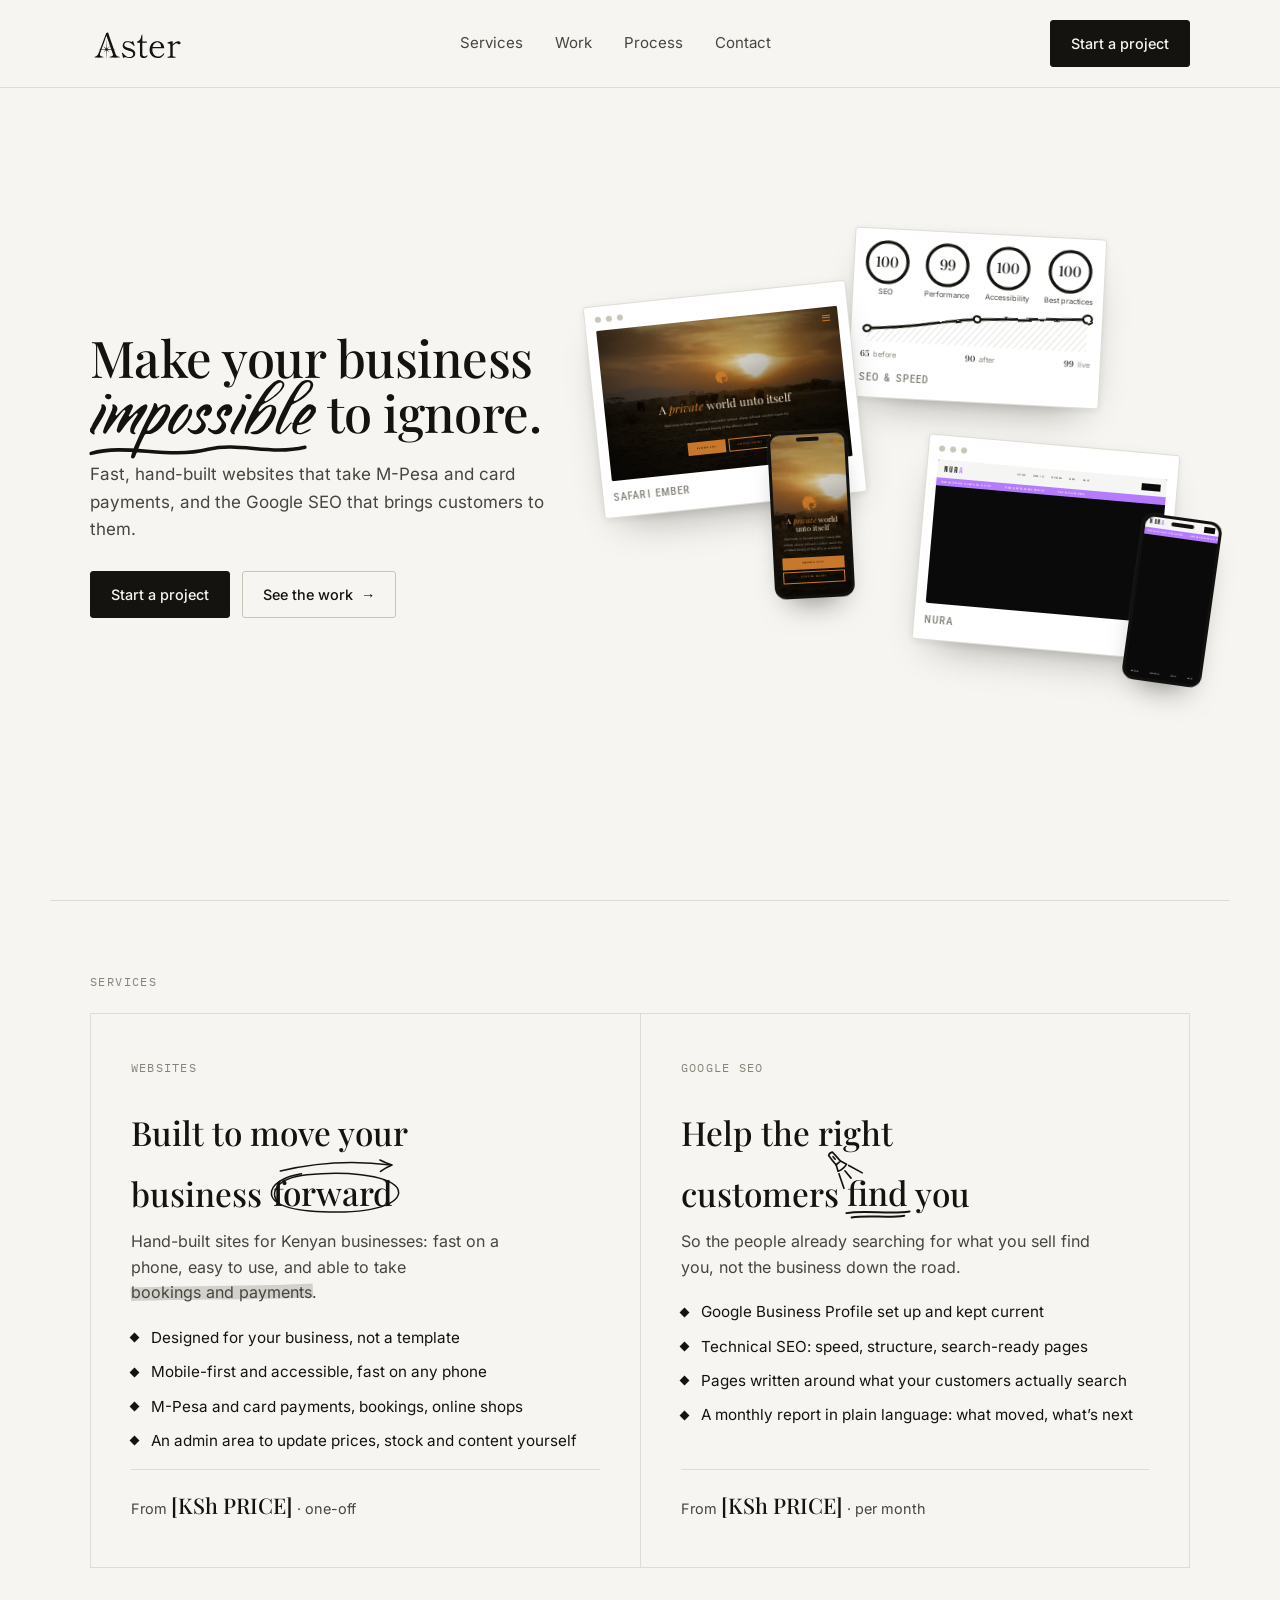
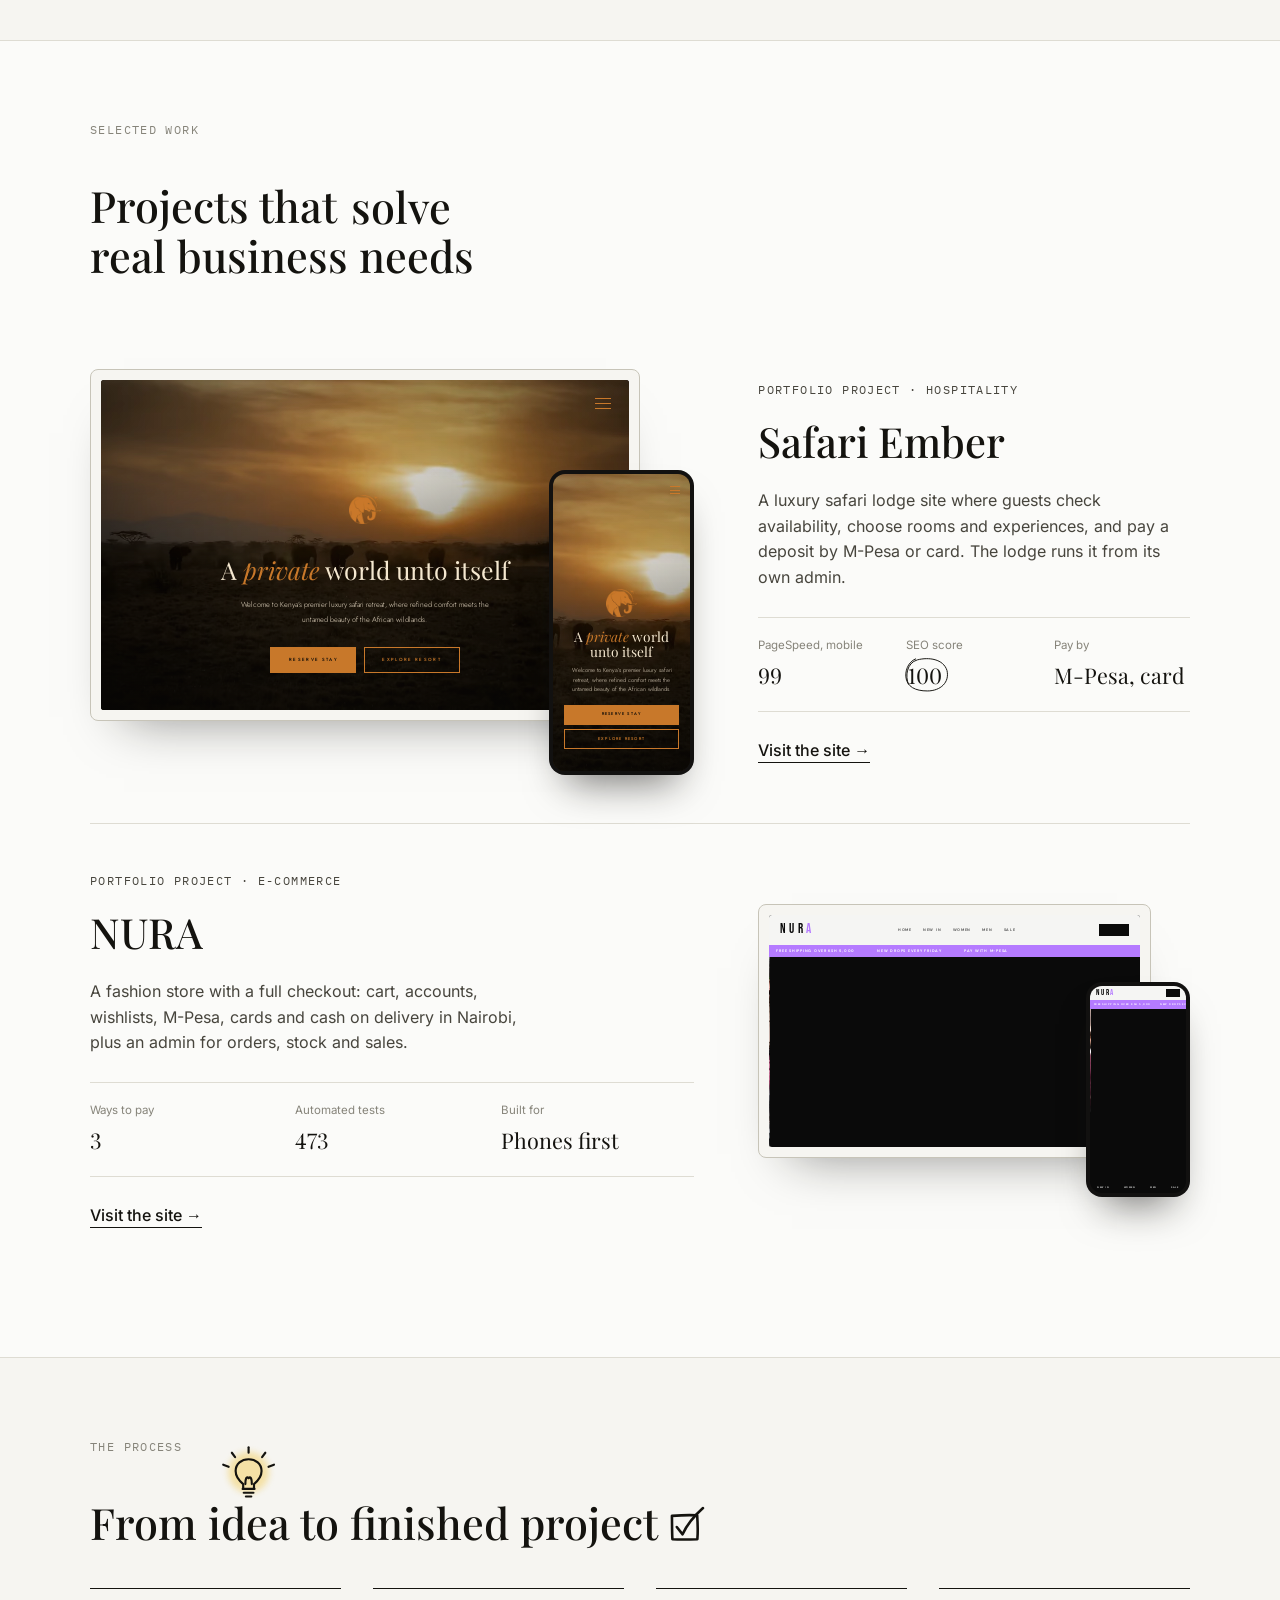
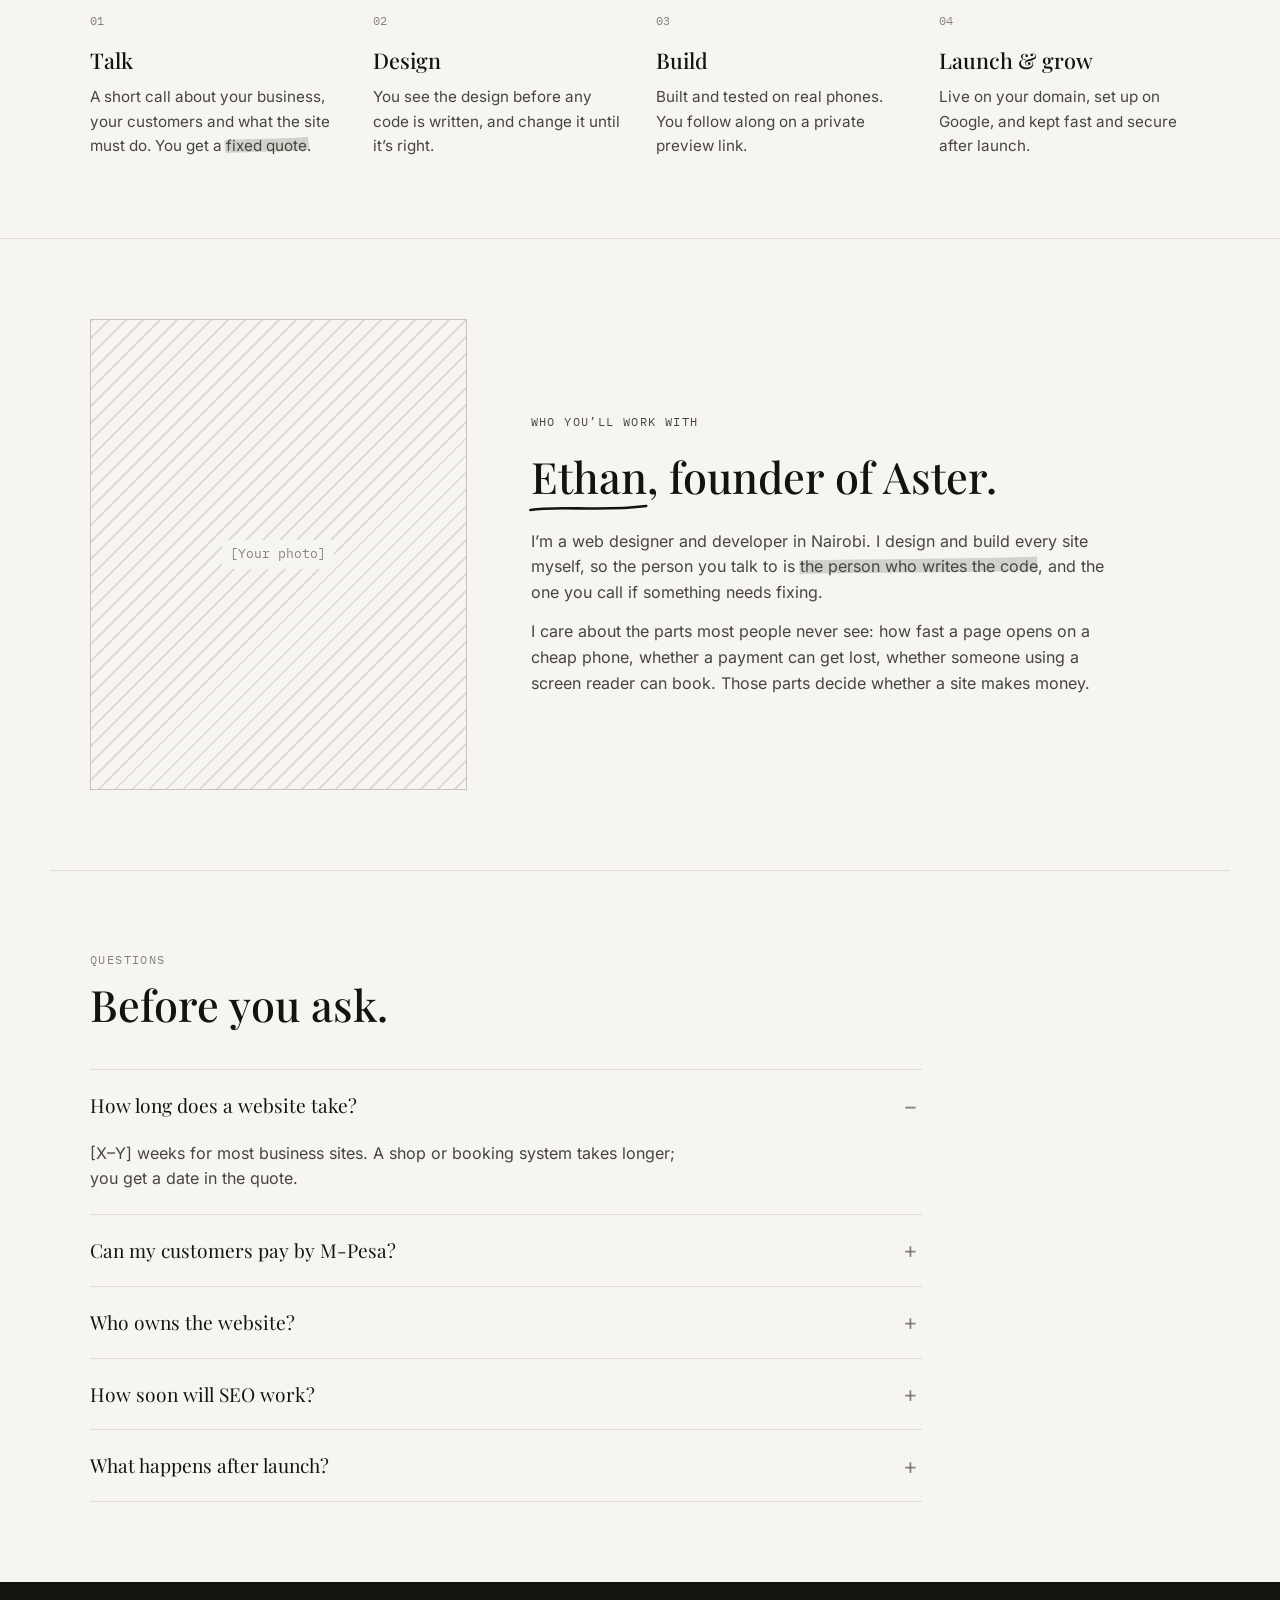
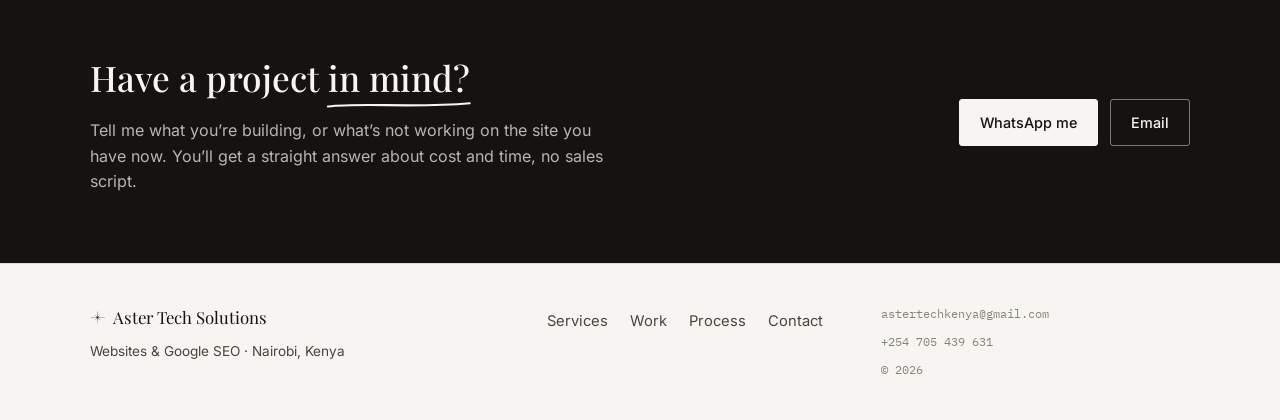
==== commit 6628f78e: "Work and process headings with drawings" ====
--- a/public/index.html
+++ b/public/index.html
@@ -264,14 +264,11 @@
 
   <!-- ===== SERVICES: the two things Aster sells ===== -->
   <section class="services wrap" data-scroll-theme="light" id="services" aria-labelledby="services-h">
-    <div class="section-head">
-      <p class="eyebrow">What we do · two bearings</p>
-      <h2 id="services-h">A website that works, and the search work that gets it <em><span class="mark mark--circle">found<svg viewBox="0 0 100 40" preserveAspectRatio="none" aria-hidden="true" focusable="false"><path d="M10,30 C2,22 6,8 30,5 C55,2 88,4 96,16 C102,28 82,37 52,37 C26,37 6,33 4,22 C3,13 14,6 26,4" style="--d:0.00s" /></svg></span></em>.</h2>
-    </div>
+    <h2 class="eyebrow services__title" id="services-h">Services</h2>
     <div class="offer-grid">
       <article class="offer">
-        <p class="bearing">N — Build</p>
-        <h3>Websites</h3>
+        <p class="bearing">Websites</p>
+        <h3>Built to move your business <span class="mark mark--circle mark--arrow">forward<svg viewBox="0 0 100 40" preserveAspectRatio="none" aria-hidden="true" focusable="false"><path d="M10,30 C2,22 6,8 30,5 C55,2 88,4 96,16 C102,28 82,37 52,37 C26,37 6,33 4,22 C3,13 14,6 26,4" style="--d:0.00s" /></svg><svg class="mark__doodle" viewBox="0 0 100 14" preserveAspectRatio="none" aria-hidden="true" focusable="false"><path d="M2,12 C30,4 62,1 94,6" style="--d:0.75s" /><path d="M85,1 C88,3 91,4.5 95,6 C91,8 88,10 85.5,12.5" style="--d:1.30s" /></svg></span></h3>
         <p class="offer__lede">Hand-built sites for Kenyan businesses: fast on a phone, easy to use, and able to take <span class="mark mark--highlight">bookings and payments<svg viewBox="0 0 100 20" preserveAspectRatio="none" aria-hidden="true" focusable="false"><path d="M1,13 C28,10 66,12 99,8" style="--d:0.00s" /></svg></span>.</p>
         <ul class="ticks">
           <li>Designed for your business, not a template</li>
@@ -282,9 +279,9 @@
         <p class="offer__price">From <strong>[KSh PRICE]</strong> · one-off</p>
       </article>
       <article class="offer">
-        <p class="bearing">E — Grow</p>
-        <h3>Google SEO</h3>
-        <p class="offer__lede">So the people already searching for what you sell <span class="mark mark--highlight">find you<svg viewBox="0 0 100 20" preserveAspectRatio="none" aria-hidden="true" focusable="false"><path d="M1,13 C28,10 66,12 99,8" style="--d:0.00s" /></svg></span>, not the business down the road.</p>
+        <p class="bearing">Google SEO</p>
+        <h3>Help the right customers <span class="mark mark--double mark--torch">find<svg viewBox="0 0 100 14" preserveAspectRatio="none" aria-hidden="true" focusable="false"><path d="M2,6 C30,2 70,8 98,4" style="--d:0.00s" /><path d="M10,11 C35,8 65,12 90,9" style="--d:0.45s" /></svg><svg class="mark__doodle" viewBox="0 0 50 30" preserveAspectRatio="xMidYMid meet" aria-hidden="true" focusable="false"><g transform="rotate(50 22 16)"><path d="M2,11 C7,10.5 13,10.6 17,10.4 L17.2,17.6 C13,17.8 7,17.6 2.2,17.2 C1,15.6 1,12.8 2,11" style="--d:1.25s" /><path d="M17,10.4 L25,7 C26.2,10.5 26.2,17.5 25,21 L17.2,17.6" style="--d:1.60s" /><path d="M7,14 L11,14" style="--d:1.85s" /><path d="M28,6 L46,-1" style="--d:1.95s" /><path d="M28,22 L46,29" style="--d:2.05s" /><path d="M30,14 L42,14" style="--d:2.15s" /></g></svg></span> you</h3>
+        <p class="offer__lede">So the people already searching for what you sell find you, not the business down the road.</p>
         <ul class="ticks">
           <li>Google Business Profile set up and kept current</li>
           <li>Technical SEO: speed, structure, search-ready pages</li>
@@ -301,7 +298,7 @@
     <div class="wrap">
       <div class="section-head">
         <p class="eyebrow">Selected work</p>
-        <h2 id="work-h">Built, tested and <em><span class="mark mark--double">live<svg viewBox="0 0 100 14" preserveAspectRatio="none" aria-hidden="true" focusable="false"><path d="M2,6 C30,2 70,8 98,4" style="--d:0.00s" /><path d="M10,11 C35,8 65,12 90,9" style="--d:0.45s" /></svg></span></em>.</h2>
+        <h2 id="work-h">Projects that <span class="mark mark--circle mark--glass">solve<svg viewBox="0 0 100 40" preserveAspectRatio="none" aria-hidden="true" focusable="false"><path d="M10,30 C2,22 6,8 30,5 C55,2 88,4 96,16 C102,28 82,37 52,37 C26,37 6,33 4,22 C3,13 14,6 26,4" style="--d:0.00s" /></svg><svg class="mark__doodle" viewBox="0 0 40 40" preserveAspectRatio="xMidYMid meet" aria-hidden="true" focusable="false"><path d="M24,4 C31,4 36,9 36,16 C36,23 31,28 24,28 C17,28 12,23 12,16 C12,9 17,4 24.5,4.2" style="--d:0.80s" /><path d="M17.5,13 C18.5,10.5 20.5,9 23,8.6" style="--d:1.30s" /><path class="thick" d="M15.6,24.6 L6,34.5" style="--d:1.45s" /></svg></span> real business needs</h2>
       </div>
 
       <article class="case" data-glow="#e8b47e #f0d391">
@@ -434,8 +431,8 @@
   <!-- ===== PROCESS ===== -->
   <section class="process wrap" data-scroll-theme="light" id="process" aria-labelledby="process-h">
     <div class="section-head">
-      <p class="eyebrow">How it works</p>
-      <h2 id="process-h">Four steps, <span class="mark mark--wave">no surprises<svg viewBox="0 0 100 12" preserveAspectRatio="none" aria-hidden="true" focusable="false"><path d="M2,7 C8,2 14,11 21,6 S33,2 40,7 S53,11 60,6 S73,2 80,7 S93,10 98,5" style="--d:0.00s" /></svg></span>.</h2>
+      <p class="eyebrow">The process</p>
+      <h2 id="process-h">From <span class="mark mark--bulb">idea<svg class="mark__doodle" viewBox="0 0 40 40" preserveAspectRatio="xMidYMid meet" aria-hidden="true" focusable="false"><circle class="mark__glow" cx="20" cy="15" r="19" style="--d:1.55s" /><path d="M15,30 L15,26 C10,22 8,18 8,14 C8,7 13.5,3 20,3 C26.5,3 32,7 32,14 C32,18 30,22 25,26 L25,30" style="--d:0.00s" /><path d="M14.5,30.5 L25.5,30.5" style="--d:0.55s" /><path d="M15.5,34 L24.5,34" style="--d:0.65s" /><path d="M17.5,37.5 L22.5,37.5" style="--d:0.75s" /><path d="M17,26 C17,21 18,18.5 20,20.5 C22,18.5 23,21 23,26" style="--d:0.85s" /><path d="M20,-3 L20,-8" style="--d:1.10s" /><path d="M7.5,1 L4.5,-3" style="--d:1.18s" /><path d="M32.5,1 L35.5,-3" style="--d:1.26s" /><path d="M1.5,10 L-3.5,8" style="--d:1.34s" /><path d="M38.5,10 L43.5,8" style="--d:1.42s" /></svg></span> to finished project&nbsp;<span class="mark mark--check" aria-hidden="true"><svg viewBox="0 0 32 32" preserveAspectRatio="xMidYMid meet" aria-hidden="true" focusable="false"><path d="M3,5 C10,4.5 22,4 29,4.5 C29.5,12 29.8,22 29.2,29 C21,29.4 11,29.6 3.5,29 C3,21 3.2,12 3,5.5" style="--d:1.70s" /><path class="thick" d="M8,16.5 L14,24 C18,15 25,6 35,-3" style="--d:2.35s" /></svg></span></h2>
     </div>
     <ol class="steps">
       <li><span class="steps__n" aria-hidden="true">01</span><h3>Talk</h3><p>A short call about your business, your customers and what the site must do. You get a <span class="mark mark--highlight">fixed quote<svg viewBox="0 0 100 20" preserveAspectRatio="none" aria-hidden="true" focusable="false"><path d="M1,13 C28,10 66,12 99,8" style="--d:0.00s" /></svg></span>.</p></li>
--- a/public/css/sections.css
+++ b/public/css/sections.css
@@ -16,7 +16,11 @@
 @media (min-width: 780px) { .offer-grid { grid-template-columns: 1fr 1fr; } }
 .offer { padding: 36px 28px; display: flex; flex-direction: column; gap: 16px; }
 @media (min-width: 780px) { .offer { padding: 44px 40px; } }
-.offer h3 { font-size: clamp(1.7rem, 2.6vw, 2.1rem); font-weight: 500; }
+.offer h3 { font-size: clamp(1.7rem, 2.6vw, 2.1rem); font-weight: 500; line-height: 1.2; }
+/* The services opening: just the label, then the two offers carry the headlines.
+   The headings leave room above for the drawings on "forward" and "find". */
+.services__title { margin: 0 0 22px; font-weight: 400; }
+.offer h3 { padding-top: 0.55em; max-width: 16ch; }
 .offer__lede { color: var(--ink-soft); max-width: 42ch; }
 .ticks { display: grid; gap: 10px; margin-top: 4px; }
 .ticks li { position: relative; padding-left: 20px; font-size: 0.95rem; }
--- a/public/css/marks.css
+++ b/public/css/marks.css
@@ -74,3 +74,43 @@
 @media print {
   .mark path { opacity: 1; stroke-dasharray: none; }
 }
+
+/* Doodles: a small drawing over a marked word, drawn after its mark (the --d delays in the
+   HTML put it last). Unlike the marks these keep their own proportions (an arrow or a torch
+   mustn't stretch with the word), so they're sized in em and sit above it. */
+.mark .mark__doodle { overflow: visible; }
+.mark--arrow .mark__doodle {          /* "forward": an arrow riding over the loop, pointing on */
+  top: auto; left: 4%; width: 100%;   /* top: auto - the loop's own top would otherwise pin it inside */
+  bottom: calc(100% + 0.02em); height: 0.42em;
+}
+.mark--torch .mark__doodle {          /* "find": a torch up to the left, its beams falling on the word */
+  top: auto; left: -0.75em; width: 1.2em;
+  bottom: calc(100% - 0.22em); height: 0.85em;
+}
+.mark__doodle path { stroke-width: 0.05em; }
+/* Headroom: an inline-block's top margin makes only ITS line taller, so the line with the
+   drawing opens up to fit it and the rest of the heading keeps its normal spacing. */
+.mark--arrow, .mark--torch { margin-top: 0.62em; }   /* the same on both, so the two offers' headings line up */
+.mark__doodle .thick { stroke-width: 0.1em; }   /* a handle, a tick: the heavier parts of a drawing */
+
+/* "solve": a magnifying glass up to the right of the loop, its handle reaching in */
+.mark--glass .mark__doodle { top: auto; left: 62%; width: 0.9em; bottom: calc(100% - 0.12em); height: 0.9em; }
+/* "idea": a light bulb over the word, rays drawn round it, then it lights up */
+.mark--bulb .mark__doodle  { top: auto; left: calc(50% - 0.5em); width: 1em; bottom: calc(100% - 0.02em); height: 1em; }
+.mark--glass, .mark--bulb  { margin-top: 0.75em; }
+/* The glow: a soft warm light behind the bulb that fades up once the bulb is drawn. Pale and
+   blurred, so it reads as light rather than a coloured shape. */
+.mark__glow {
+  fill: #f2c94c;
+  opacity: 0;
+  filter: blur(3px);
+}
+.mark.is-drawn .mark__glow { opacity: 0.45; transition: opacity 0.9s var(--d, 0s) ease-out; }
+
+/* The checkbox after "project": a box of its own (no word inside), drawn, then ticked */
+.mark--check { width: 0.72em; height: 0.72em; vertical-align: -0.04em; }
+.mark--check svg { inset: 0; width: 100%; height: 100%; }
+
+@media (scripting: none) { .mark__glow { opacity: 0.45; } }
+@media (prefers-reduced-motion: reduce) { .mark__glow, .mark.is-drawn .mark__glow { opacity: 0.45; transition: none; } }
+@media print { .mark__glow { opacity: 0.45; } }
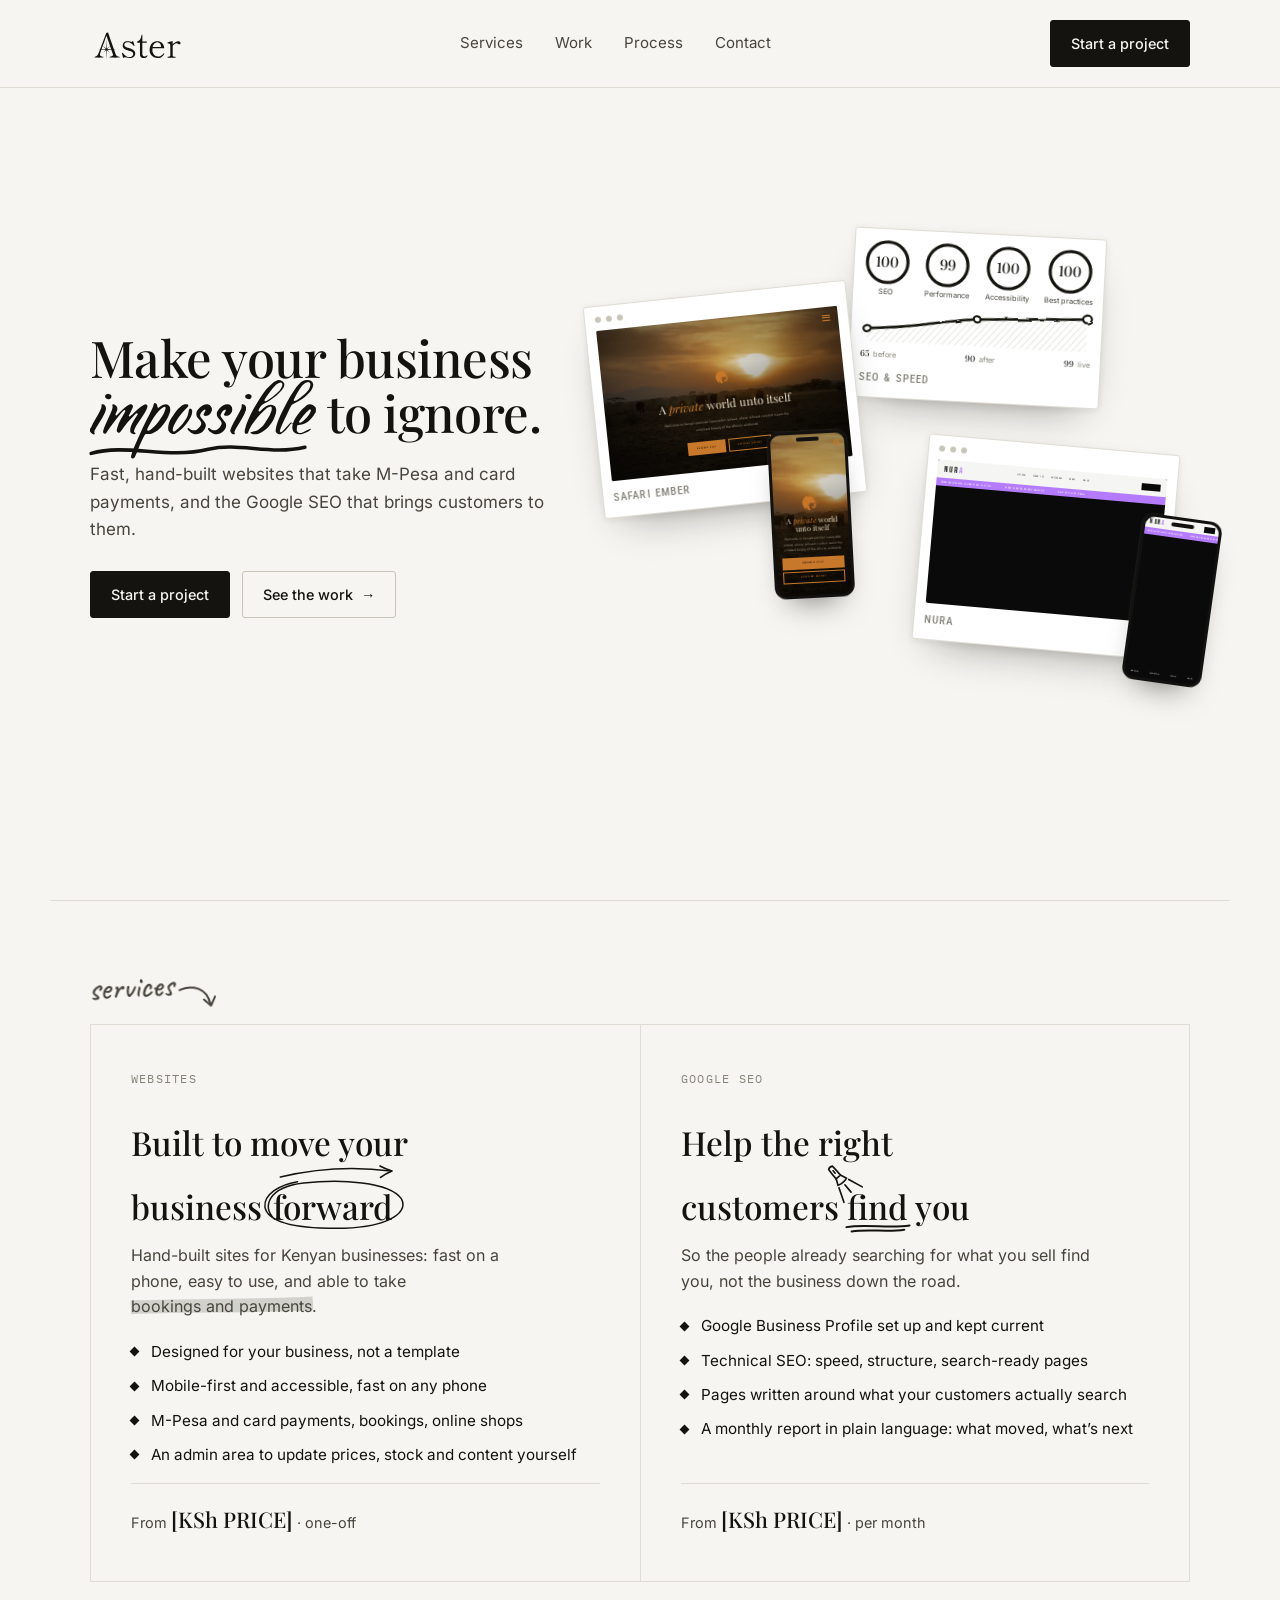
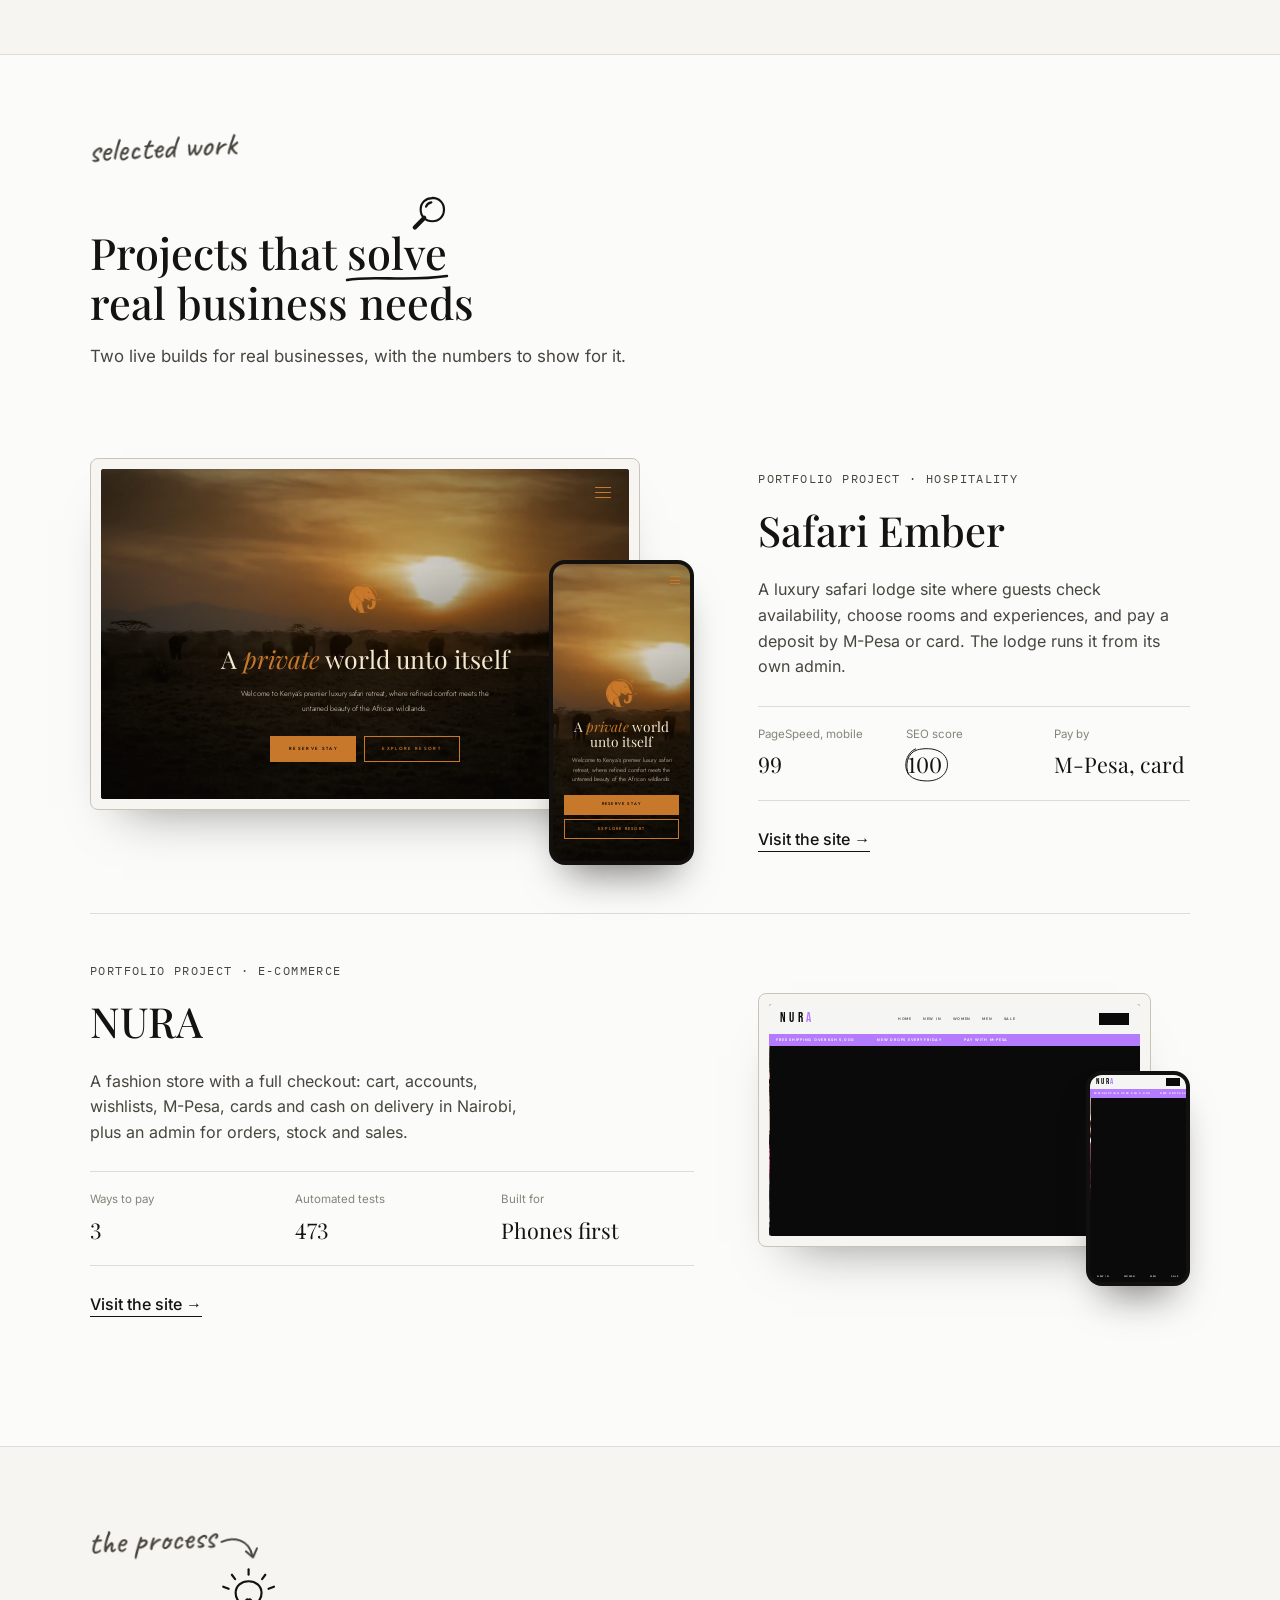
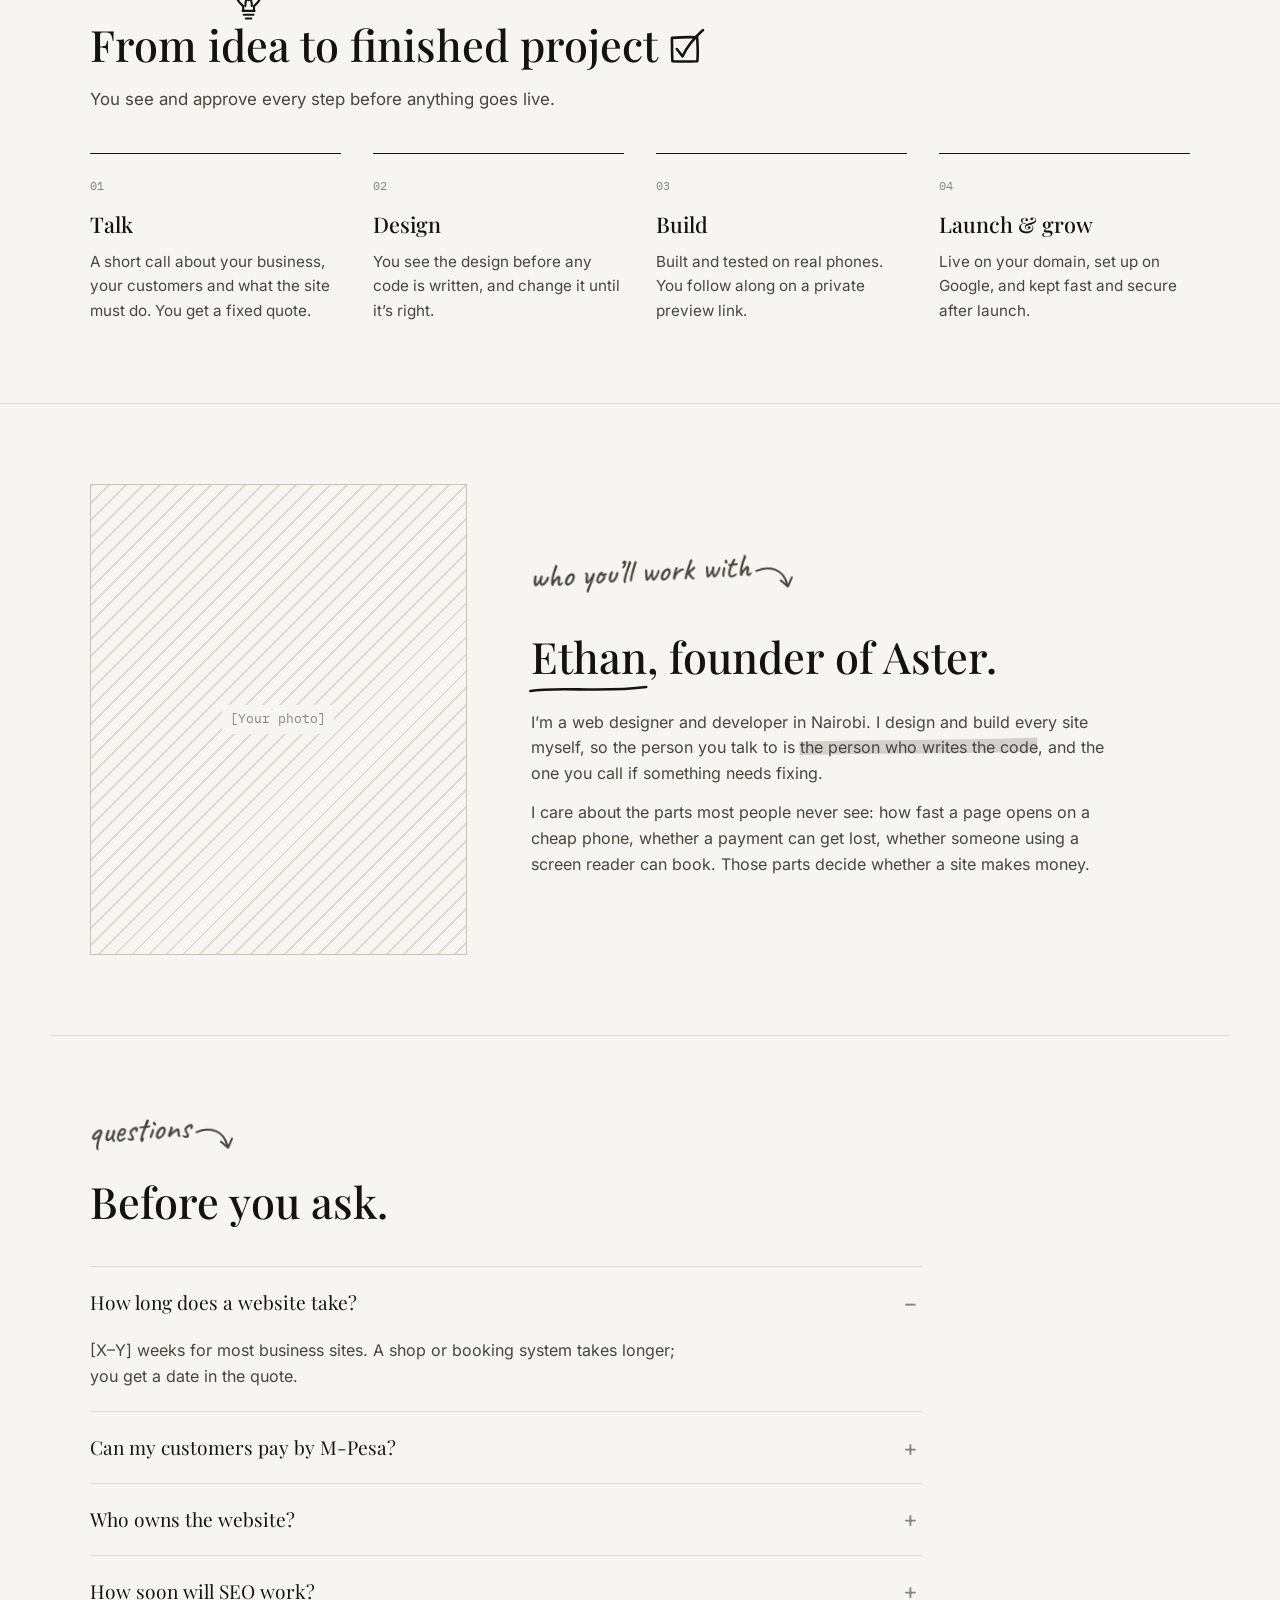
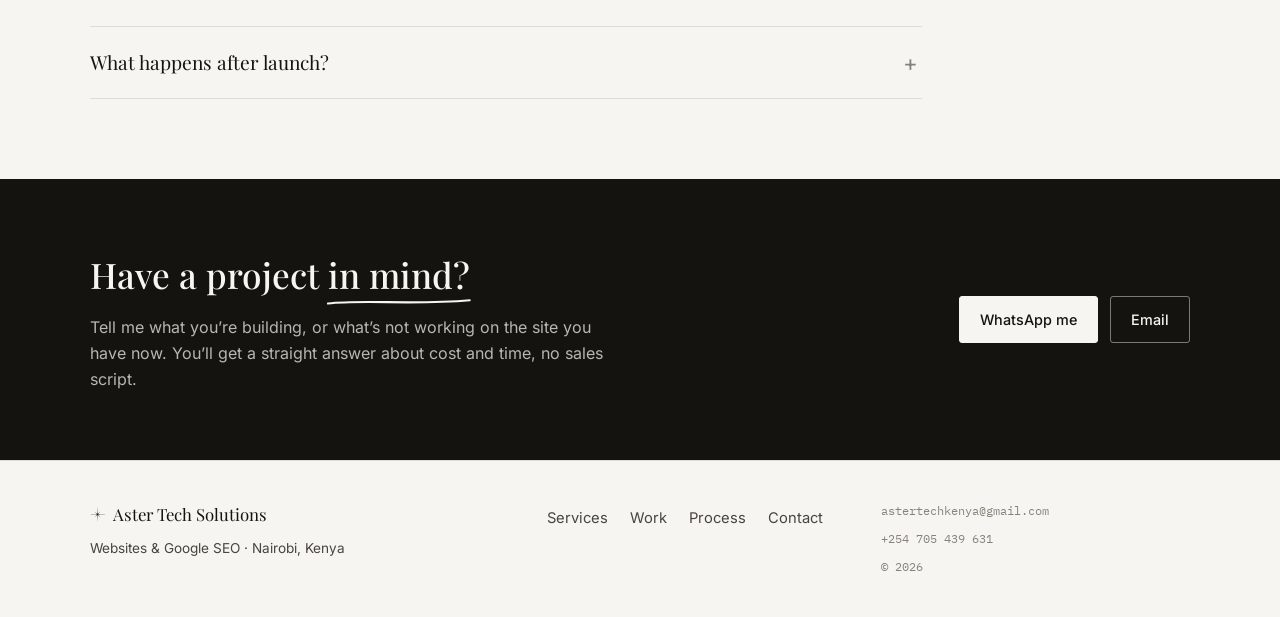
==== commit ba21a24b: "Remove note numerals" ====
--- a/public/index.html
+++ b/public/index.html
@@ -264,7 +264,7 @@
 
   <!-- ===== SERVICES: the two things Aster sells ===== -->
   <section class="services wrap" data-scroll-theme="light" id="services" aria-labelledby="services-h">
-    <h2 class="eyebrow services__title" id="services-h">Services</h2>
+    <h2 class="note services__title" id="services-h">services<span class="mark mark--note" aria-hidden="true"><svg viewBox="0 0 46 34" preserveAspectRatio="xMidYMid meet" aria-hidden="true" focusable="false"><path d="M3,8 C17,3 31,7 34,24" style="--d:0.15s" /><path d="M27.5,19 L34.5,25.5 L39,16.5" style="--d:0.6s" /></svg></span></h2>
     <div class="offer-grid">
       <article class="offer">
         <p class="bearing">Websites</p>
@@ -297,8 +297,9 @@
   <section class="work" data-scroll-theme="dark" id="work" aria-labelledby="work-h">
     <div class="wrap">
       <div class="section-head">
-        <p class="eyebrow">Selected work</p>
-        <h2 id="work-h">Projects that <span class="mark mark--circle mark--glass">solve<svg viewBox="0 0 100 40" preserveAspectRatio="none" aria-hidden="true" focusable="false"><path d="M10,30 C2,22 6,8 30,5 C55,2 88,4 96,16 C102,28 82,37 52,37 C26,37 6,33 4,22 C3,13 14,6 26,4" style="--d:0.00s" /></svg><svg class="mark__doodle" viewBox="0 0 40 40" preserveAspectRatio="xMidYMid meet" aria-hidden="true" focusable="false"><path d="M24,4 C31,4 36,9 36,16 C36,23 31,28 24,28 C17,28 12,23 12,16 C12,9 17,4 24.5,4.2" style="--d:0.80s" /><path d="M17.5,13 C18.5,10.5 20.5,9 23,8.6" style="--d:1.30s" /><path class="thick" d="M15.6,24.6 L6,34.5" style="--d:1.45s" /></svg></span> real business needs</h2>
+        <p class="note">selected work<span class="mark mark--note" aria-hidden="true"><svg viewBox="0 0 46 34" preserveAspectRatio="xMidYMid meet" aria-hidden="true" focusable="false"><path d="M3,8 C17,3 31,7 34,24" style="--d:0.15s" /><path d="M27.5,19 L34.5,25.5 L39,16.5" style="--d:0.6s" /></svg></span></p>
+        <h2 id="work-h">Projects that <span class="mark mark--underline mark--glass">solve<svg viewBox="0 0 100 12" preserveAspectRatio="none" aria-hidden="true" focusable="false"><path d="M2,8 C25,3 60,10 98,4" style="--d:0.00s" /></svg><svg class="mark__doodle" viewBox="0 0 40 40" preserveAspectRatio="xMidYMid meet" aria-hidden="true" focusable="false"><path d="M24,4 C31,4 36,9 36,16 C36,23 31,28 24,28 C17,28 12,23 12,16 C12,9 17,4 24.5,4.2" style="--d:0.55s" /><path d="M17.5,13 C18.5,10.5 20.5,9 23,8.6" style="--d:1.30s" /><path class="thick" d="M15.6,24.6 L6,34.5" style="--d:1.2s" /></svg></span> real business needs</h2>
+        <p class="section-sub">Two live builds for real businesses, with the numbers to show for it.</p>
       </div>
 
       <article class="case" data-glow="#e8b47e #f0d391">
@@ -431,8 +432,9 @@
   <!-- ===== PROCESS ===== -->
   <section class="process wrap" data-scroll-theme="light" id="process" aria-labelledby="process-h">
     <div class="section-head">
-      <p class="eyebrow">The process</p>
-      <h2 id="process-h">From <span class="mark mark--bulb">idea<svg class="mark__doodle" viewBox="0 0 40 40" preserveAspectRatio="xMidYMid meet" aria-hidden="true" focusable="false"><circle class="mark__glow" cx="20" cy="15" r="19" style="--d:1.55s" /><path d="M15,30 L15,26 C10,22 8,18 8,14 C8,7 13.5,3 20,3 C26.5,3 32,7 32,14 C32,18 30,22 25,26 L25,30" style="--d:0.00s" /><path d="M14.5,30.5 L25.5,30.5" style="--d:0.55s" /><path d="M15.5,34 L24.5,34" style="--d:0.65s" /><path d="M17.5,37.5 L22.5,37.5" style="--d:0.75s" /><path d="M17,26 C17,21 18,18.5 20,20.5 C22,18.5 23,21 23,26" style="--d:0.85s" /><path d="M20,-3 L20,-8" style="--d:1.10s" /><path d="M7.5,1 L4.5,-3" style="--d:1.18s" /><path d="M32.5,1 L35.5,-3" style="--d:1.26s" /><path d="M1.5,10 L-3.5,8" style="--d:1.34s" /><path d="M38.5,10 L43.5,8" style="--d:1.42s" /></svg></span> to finished project&nbsp;<span class="mark mark--check" aria-hidden="true"><svg viewBox="0 0 32 32" preserveAspectRatio="xMidYMid meet" aria-hidden="true" focusable="false"><path d="M3,5 C10,4.5 22,4 29,4.5 C29.5,12 29.8,22 29.2,29 C21,29.4 11,29.6 3.5,29 C3,21 3.2,12 3,5.5" style="--d:1.70s" /><path class="thick" d="M8,16.5 L14,24 C18,15 25,6 35,-3" style="--d:2.35s" /></svg></span></h2>
+      <p class="note">the process<span class="mark mark--note" aria-hidden="true"><svg viewBox="0 0 46 34" preserveAspectRatio="xMidYMid meet" aria-hidden="true" focusable="false"><path d="M3,8 C17,3 31,7 34,24" style="--d:0.15s" /><path d="M27.5,19 L34.5,25.5 L39,16.5" style="--d:0.6s" /></svg></span></p>
+      <h2 id="process-h">From <span class="mark mark--bulb">idea<svg class="mark__doodle" viewBox="0 0 40 40" preserveAspectRatio="xMidYMid meet" aria-hidden="true" focusable="false"><path d="M15,30 L15,26 C10,22 8,18 8,14 C8,7 13.5,3 20,3 C26.5,3 32,7 32,14 C32,18 30,22 25,26 L25,30" style="--d:0.00s" /><path d="M14.5,30.5 L25.5,30.5" style="--d:0.55s" /><path d="M15.5,34 L24.5,34" style="--d:0.65s" /><path d="M17.5,37.5 L22.5,37.5" style="--d:0.75s" /><path d="M17,26 C17,21 18,18.5 20,20.5 C22,18.5 23,21 23,26" style="--d:0.85s" /><path d="M20,-3 L20,-8" style="--d:1.10s" /><path d="M7.5,1 L4.5,-3" style="--d:1.18s" /><path d="M32.5,1 L35.5,-3" style="--d:1.26s" /><path d="M1.5,10 L-3.5,8" style="--d:1.34s" /><path d="M38.5,10 L43.5,8" style="--d:1.42s" /></svg></span> to finished project&nbsp;<span class="mark mark--check" aria-hidden="true"><svg viewBox="0 0 32 32" preserveAspectRatio="xMidYMid meet" aria-hidden="true" focusable="false"><path d="M3,5 C10,4.5 22,4 29,4.5 C29.5,12 29.8,22 29.2,29 C21,29.4 11,29.6 3.5,29 C3,21 3.2,12 3,5.5" style="--d:1.70s" /><path class="thick" d="M8,16.5 L14,24 C18,15 25,6 35,-3" style="--d:2.35s" /></svg></span></h2>
+        <p class="section-sub">You see and approve every step before anything goes live.</p>
     </div>
     <ol class="steps">
       <li><span class="steps__n" aria-hidden="true">01</span><h3>Talk</h3><p>A short call about your business, your customers and what the site must do. You get a <span class="mark mark--highlight">fixed quote<svg viewBox="0 0 100 20" preserveAspectRatio="none" aria-hidden="true" focusable="false"><path d="M1,13 C28,10 66,12 99,8" style="--d:0.00s" /></svg></span>.</p></li>
@@ -447,7 +449,7 @@
     <div class="wrap about__grid">
       <div class="about__photo" role="img" aria-label="Photo of Ethan (placeholder)"><span>[Your photo]</span></div>
       <div class="about__text">
-        <p class="eyebrow">Who you&rsquo;ll work with</p>
+        <p class="note">who you&rsquo;ll work with<span class="mark mark--note" aria-hidden="true"><svg viewBox="0 0 46 34" preserveAspectRatio="xMidYMid meet" aria-hidden="true" focusable="false"><path d="M3,8 C17,3 31,7 34,24" style="--d:0.15s" /><path d="M27.5,19 L34.5,25.5 L39,16.5" style="--d:0.6s" /></svg></span></p>
         <h2 id="about-h"><span class="mark mark--underline">Ethan<svg viewBox="0 0 100 12" preserveAspectRatio="none" aria-hidden="true" focusable="false"><path d="M2,8 C25,3 60,10 98,4" style="--d:0.00s" /></svg></span>, founder of Aster.</h2>
         <p>I&rsquo;m a web designer and developer in Nairobi. I design and build every site myself, so the person you talk to is <span class="mark mark--highlight">the person who writes the code<svg viewBox="0 0 100 20" preserveAspectRatio="none" aria-hidden="true" focusable="false"><path d="M1,13 C28,10 66,12 99,8" style="--d:0.00s" /></svg></span>, and the one you call if something needs fixing.</p>
         <p>I care about the parts most people never see: how fast a page opens on a cheap phone, whether a payment can get lost, whether someone using a screen reader can book. Those parts decide whether a site makes money.</p>
@@ -458,7 +460,7 @@
   <!-- ===== FAQ ===== -->
   <section class="faq wrap" aria-labelledby="faq-h">
     <div class="section-head">
-      <p class="eyebrow">Questions</p>
+      <p class="note">questions<span class="mark mark--note" aria-hidden="true"><svg viewBox="0 0 46 34" preserveAspectRatio="xMidYMid meet" aria-hidden="true" focusable="false"><path d="M3,8 C17,3 31,7 34,24" style="--d:0.15s" /><path d="M27.5,19 L34.5,25.5 L39,16.5" style="--d:0.6s" /></svg></span></p>
       <h2 id="faq-h">Before you ask.</h2>
     </div>
     <div class="faq__list">
--- a/public/css/styles.css
+++ b/public/css/styles.css
@@ -17,6 +17,7 @@
 @font-face{font-family:'Playfair Display';font-style:italic;font-weight:400;font-display:swap;src:url(../fonts/playfair-display-latin-400-italic.woff2) format('woff2');unicode-range:U+0000-00FF,U+0131,U+0152-0153,U+02BB-02BC,U+02C6,U+02DA,U+02DC,U+0304,U+0308,U+0329,U+2000-206F,U+20AC,U+2122,U+2191,U+2193,U+2212,U+2215,U+FEFF,U+FFFD}
 @font-face{font-family:'Playfair Display';font-style:italic;font-weight:500;font-display:swap;src:url(../fonts/playfair-display-latin-ext-500-italic.woff2) format('woff2');unicode-range:U+0100-02BA,U+02BD-02C5,U+02C7-02CC,U+02CE-02D7,U+02DD-02FF,U+0304,U+0308,U+0329,U+1D00-1DBF,U+1E00-1E9F,U+1EF2-1EFF,U+2020,U+20A0-20AB,U+20AD-20C0,U+2113,U+2C60-2C7F,U+A720-A7FF}
 @font-face{font-family:'Playfair Display';font-style:italic;font-weight:500;font-display:swap;src:url(../fonts/playfair-display-latin-500-italic.woff2) format('woff2');unicode-range:U+0000-00FF,U+0131,U+0152-0153,U+02BB-02BC,U+02C6,U+02DA,U+02DC,U+0304,U+0308,U+0329,U+2000-206F,U+20AC,U+2122,U+2191,U+2193,U+2212,U+2215,U+FEFF,U+FFFD}
+@font-face{font-family:'Caveat';font-style:normal;font-weight:500;font-display:swap;src:url(../fonts/caveat-latin-500.woff2) format('woff2');}   /* the handwritten section notes; Basic Latin only */
 @font-face{font-family:'Inter';font-style:normal;font-weight:400;font-display:swap;src:url(../fonts/inter-latin-ext-400-normal.woff2) format('woff2');unicode-range:U+0100-02BA,U+02BD-02C5,U+02C7-02CC,U+02CE-02D7,U+02DD-02FF,U+0304,U+0308,U+0329,U+1D00-1DBF,U+1E00-1E9F,U+1EF2-1EFF,U+2020,U+20A0-20AB,U+20AD-20C0,U+2113,U+2C60-2C7F,U+A720-A7FF}
 @font-face{font-family:'Inter';font-style:normal;font-weight:400;font-display:swap;src:url(../fonts/inter-latin-400-normal.woff2) format('woff2');unicode-range:U+0000-00FF,U+0131,U+0152-0153,U+02BB-02BC,U+02C6,U+02DA,U+02DC,U+0304,U+0308,U+0329,U+2000-206F,U+20AC,U+2122,U+2191,U+2193,U+2212,U+2215,U+FEFF,U+FFFD}
 @font-face{font-family:'Inter';font-style:normal;font-weight:500;font-display:swap;src:url(../fonts/inter-latin-ext-500-normal.woff2) format('woff2');unicode-range:U+0100-02BA,U+02BD-02C5,U+02C7-02CC,U+02CE-02D7,U+02DD-02FF,U+0304,U+0308,U+0329,U+1D00-1DBF,U+1E00-1E9F,U+1EF2-1EFF,U+2020,U+20A0-20AB,U+20AD-20C0,U+2113,U+2C60-2C7F,U+A720-A7FF}
--- a/public/css/sections.css
+++ b/public/css/sections.css
@@ -19,7 +19,7 @@
 .offer h3 { font-size: clamp(1.7rem, 2.6vw, 2.1rem); font-weight: 500; line-height: 1.2; }
 /* The services opening: just the label, then the two offers carry the headlines.
    The headings leave room above for the drawings on "forward" and "find". */
-.services__title { margin: 0 0 22px; font-weight: 400; }
+.services__title { margin: 0 0 22px; }
 .offer h3 { padding-top: 0.55em; max-width: 16ch; }
 .offer__lede { color: var(--ink-soft); max-width: 42ch; }
 .ticks { display: grid; gap: 10px; margin-top: 4px; }
@@ -103,3 +103,26 @@
 .case__facts dd { font-size: clamp(1.1rem, 1.8vw, 1.35rem); }
 .foot-meta a { text-decoration: none; }
 .foot-meta a:hover { color: var(--ink); }
+
+/* ---------- Section notes: each section opens with a handwritten note, as if jotted in the
+   margin, with a little arrow curling down into the heading. The note is the section's name
+   (lower case, the way you'd write it); the arrow is drawn by js/marks.js like the other
+   marks. Caveat (open licence, self-hosted, Basic Latin only) is the only handwriting face on
+   the page besides the brush "impossible". ---------- */
+.note {
+  display: inline-block;
+  margin: 0 0 4px;
+  font-family: 'Caveat', var(--font-body);
+  font-weight: 500;
+  font-size: clamp(1.9rem, 2.6vw, 2.2rem);   /* a little larger than a label: a note you notice */
+  line-height: 1;
+  color: var(--ink-soft);
+  transform: rotate(-3deg);          /* a quick note is never quite level */
+  transform-origin: left bottom;
+}
+.mark--note { width: 1.35em; height: 1em; margin-left: 0.08em; vertical-align: -0.6em; }
+.mark--note svg { inset: 0; width: 100%; height: 100%; }
+.mark--note path { stroke-width: 0.055em; }
+
+/* The line under a heading: says plainly what the section shows */
+.section-sub { color: var(--ink-soft); font-size: 1.05rem; line-height: 1.6; max-width: 36rem; margin-top: 16px; }
--- a/public/css/marks.css
+++ b/public/css/marks.css
@@ -81,7 +81,7 @@
 .mark .mark__doodle { overflow: visible; }
 .mark--arrow .mark__doodle {          /* "forward": an arrow riding over the loop, pointing on */
   top: auto; left: 4%; width: 100%;   /* top: auto - the loop's own top would otherwise pin it inside */
-  bottom: calc(100% + 0.02em); height: 0.42em;
+  bottom: calc(100% + 0.24em); height: 0.42em;   /* clear of the loop's top */
 }
 .mark--torch .mark__doodle {          /* "find": a torch up to the left, its beams falling on the word */
   top: auto; left: -0.75em; width: 1.2em;
@@ -90,27 +90,17 @@
 .mark__doodle path { stroke-width: 0.05em; }
 /* Headroom: an inline-block's top margin makes only ITS line taller, so the line with the
    drawing opens up to fit it and the rest of the heading keeps its normal spacing. */
-.mark--arrow, .mark--torch { margin-top: 0.62em; }   /* the same on both, so the two offers' headings line up */
+.mark--arrow, .mark--torch { margin-top: 0.72em; }   /* the same on both, so the two offers' headings line up */
 .mark__doodle .thick { stroke-width: 0.1em; }   /* a handle, a tick: the heavier parts of a drawing */
 
 /* "solve": a magnifying glass up to the right of the loop, its handle reaching in */
 .mark--glass .mark__doodle { top: auto; left: 62%; width: 0.9em; bottom: calc(100% - 0.12em); height: 0.9em; }
-/* "idea": a light bulb over the word, rays drawn round it, then it lights up */
+/* "idea": a light bulb over the word, its rays drawn round it */
 .mark--bulb .mark__doodle  { top: auto; left: calc(50% - 0.5em); width: 1em; bottom: calc(100% - 0.02em); height: 1em; }
 .mark--glass, .mark--bulb  { margin-top: 0.75em; }
-/* The glow: a soft warm light behind the bulb that fades up once the bulb is drawn. Pale and
-   blurred, so it reads as light rather than a coloured shape. */
-.mark__glow {
-  fill: #f2c94c;
-  opacity: 0;
-  filter: blur(3px);
-}
-.mark.is-drawn .mark__glow { opacity: 0.45; transition: opacity 0.9s var(--d, 0s) ease-out; }
-
+/* "forward": a roomier loop, so it rings the word instead of cutting through the f */
+.mark--arrow > svg:first-of-type { left: -0.42em; top: -0.34em; width: calc(100% + 0.85em); height: calc(100% + 0.5em); }
 /* The checkbox after "project": a box of its own (no word inside), drawn, then ticked */
 .mark--check { width: 0.72em; height: 0.72em; vertical-align: -0.04em; }
 .mark--check svg { inset: 0; width: 100%; height: 100%; }
 
-@media (scripting: none) { .mark__glow { opacity: 0.45; } }
-@media (prefers-reduced-motion: reduce) { .mark__glow, .mark.is-drawn .mark__glow { opacity: 0.45; transition: none; } }
-@media print { .mark__glow { opacity: 0.45; } }
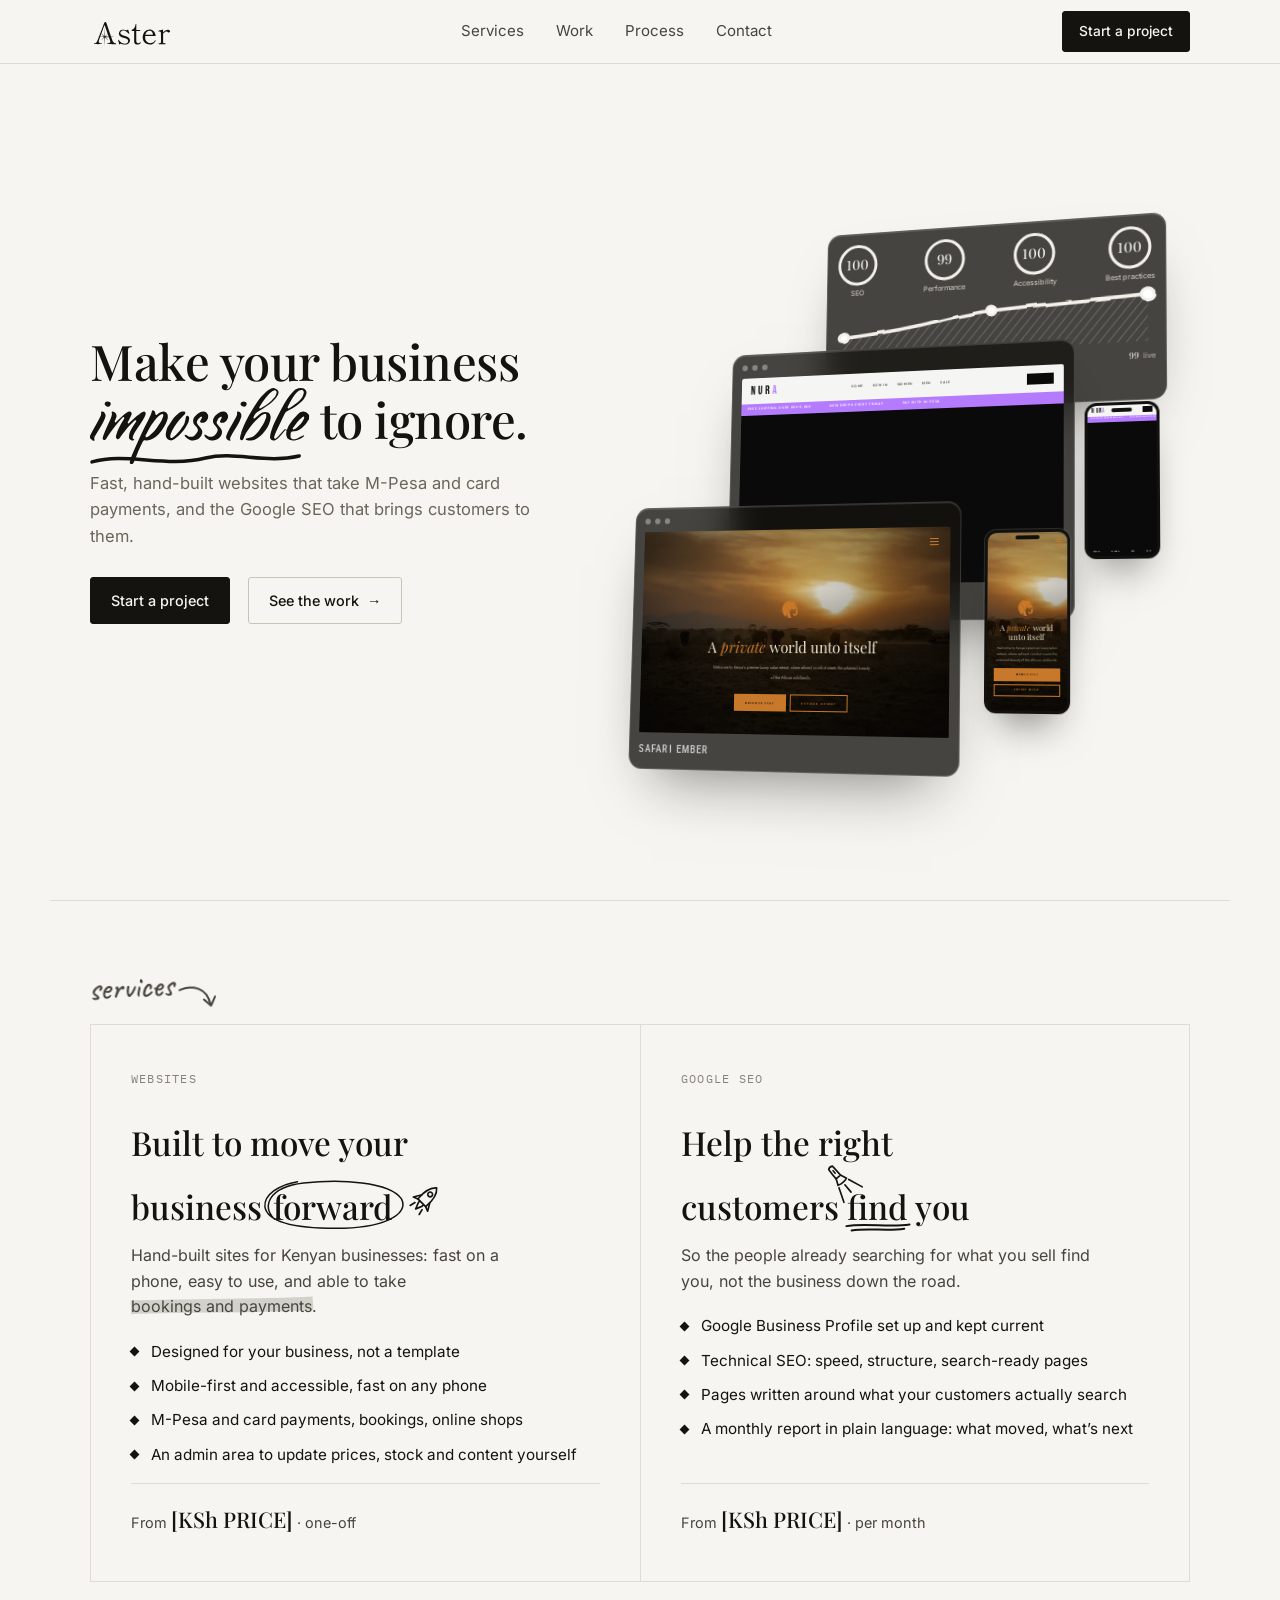
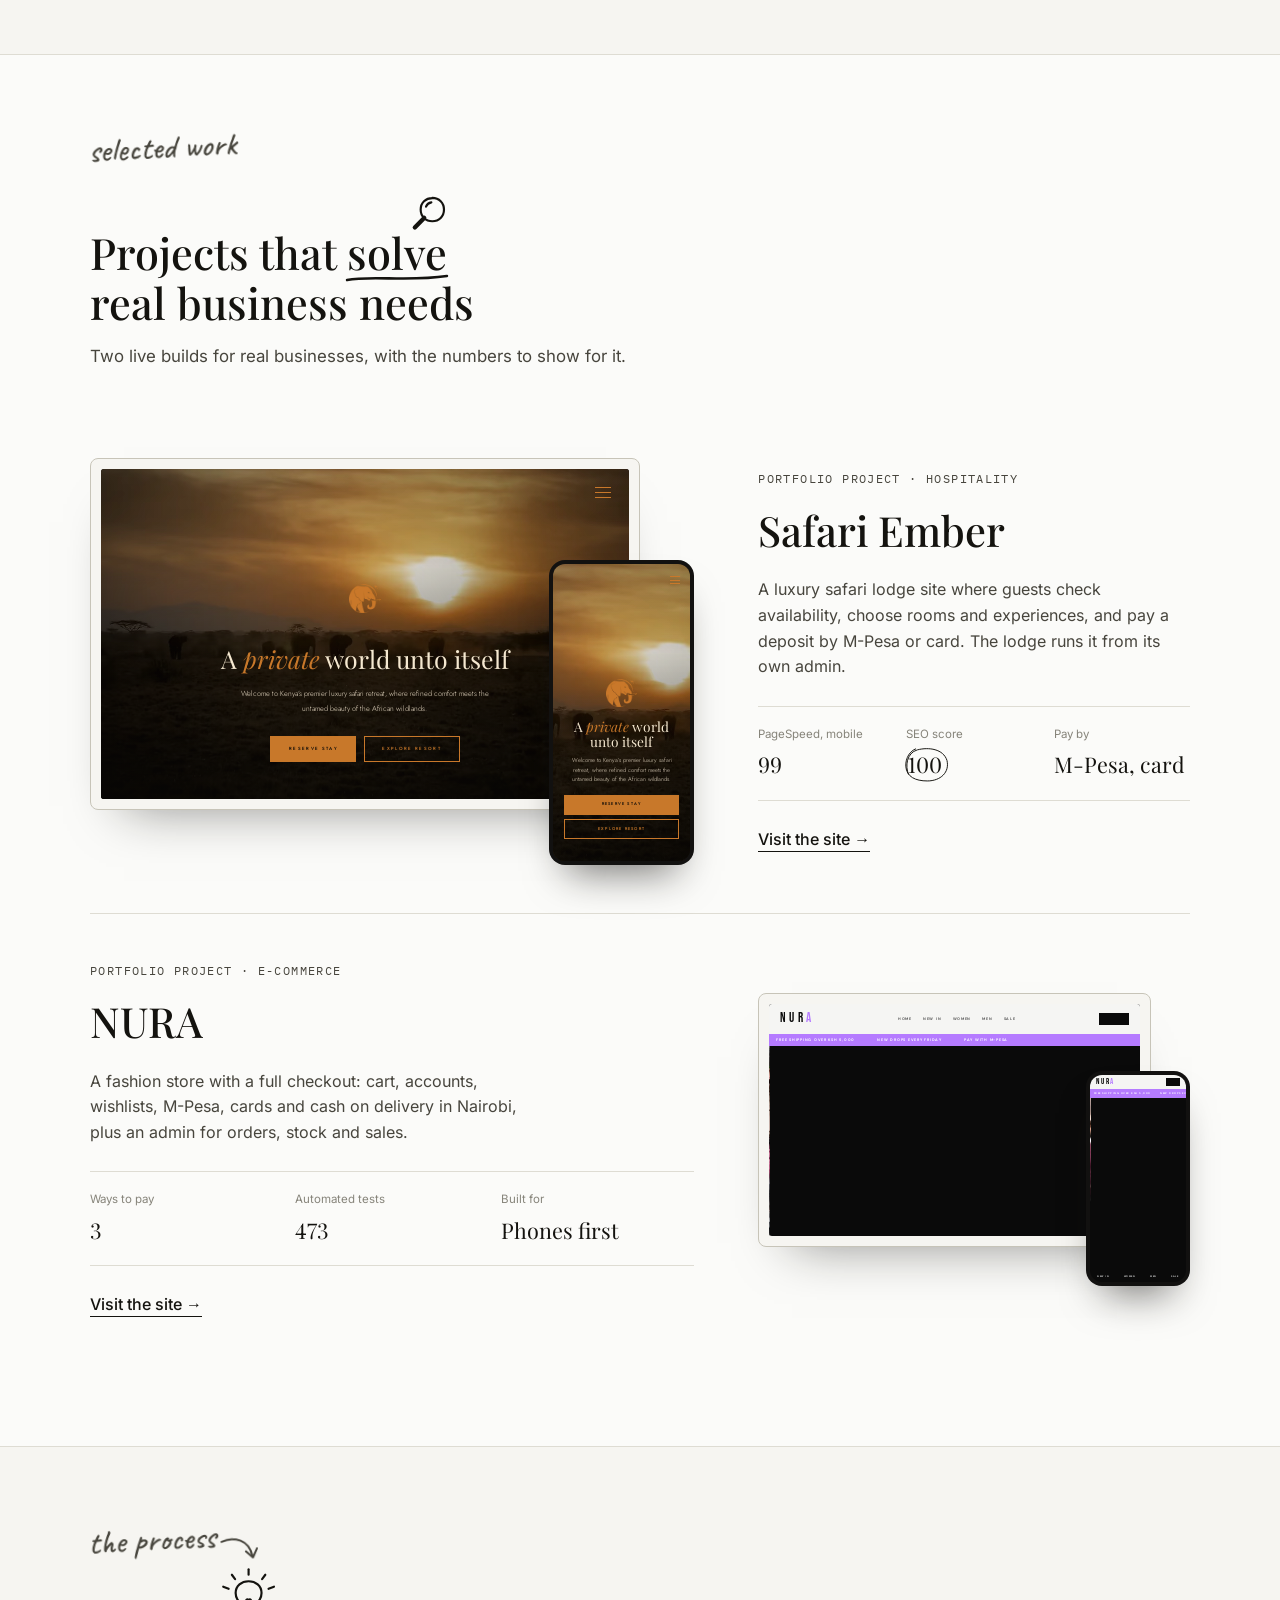
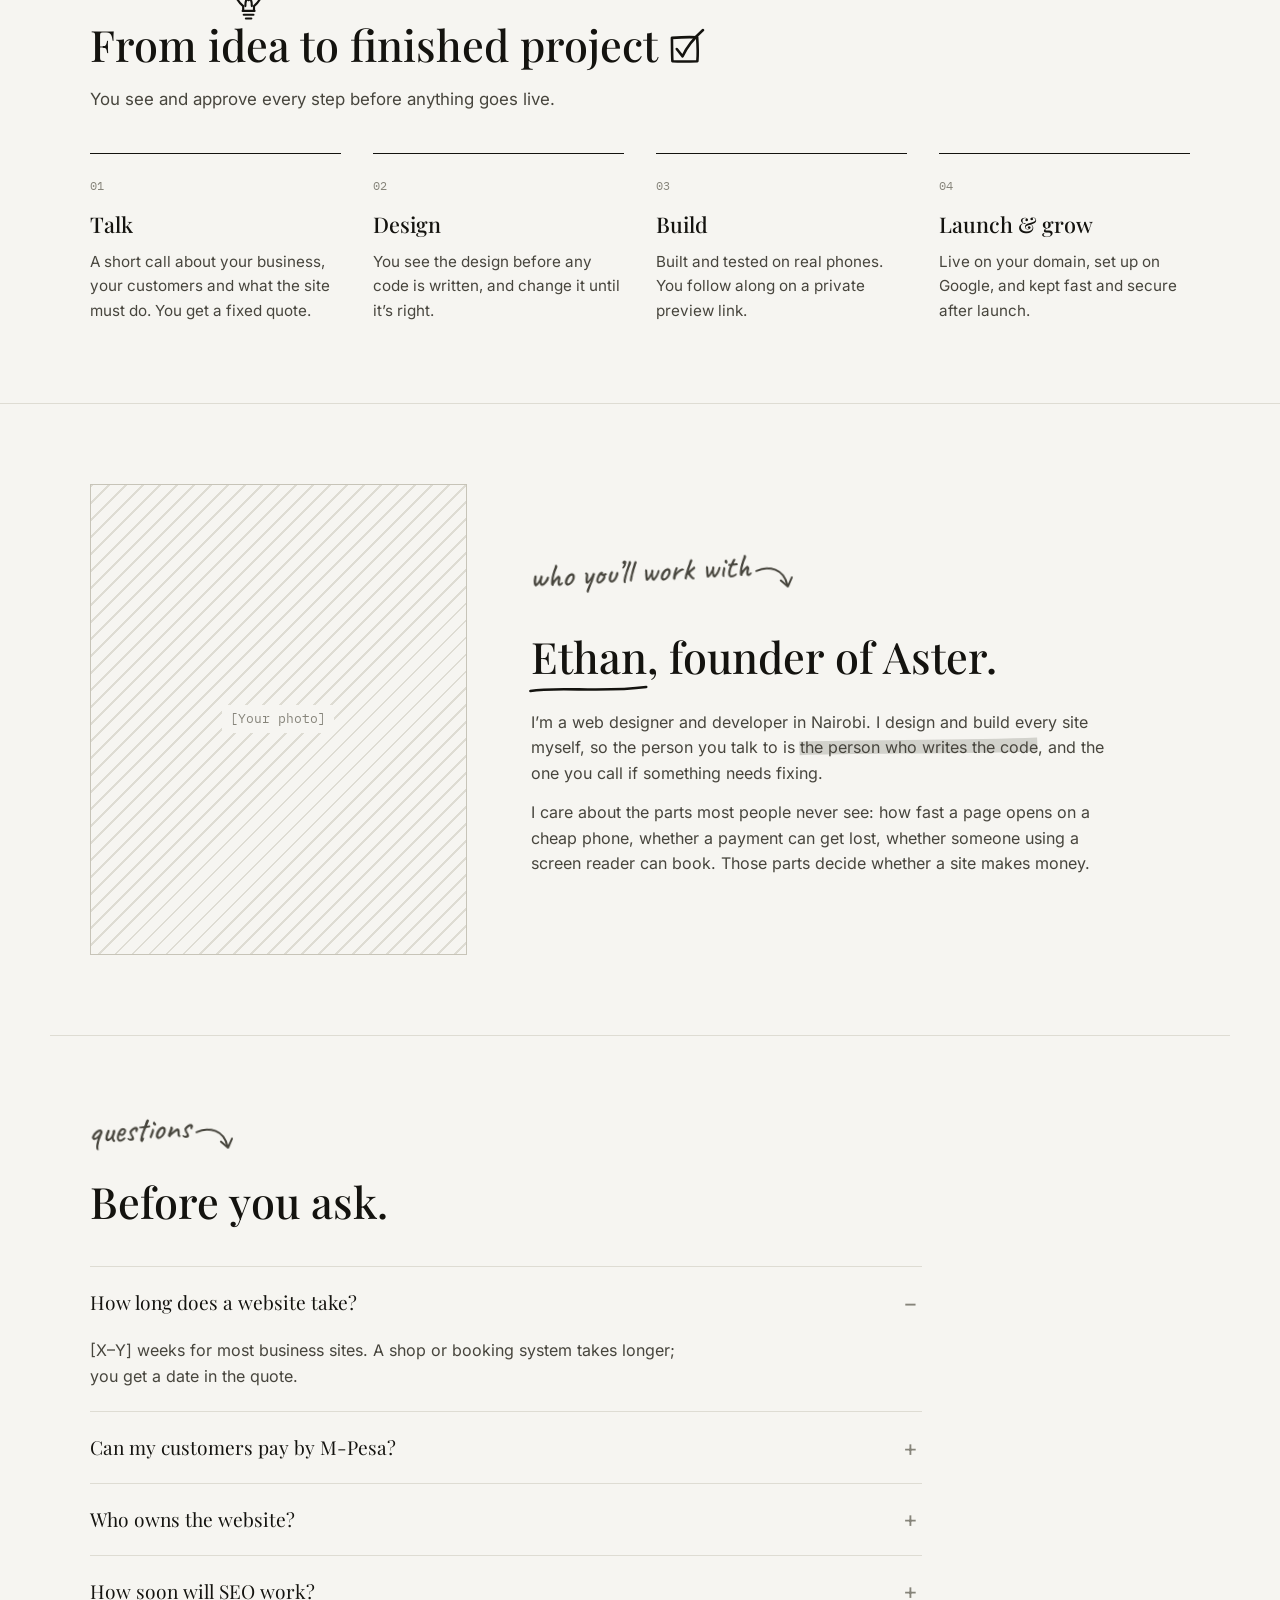
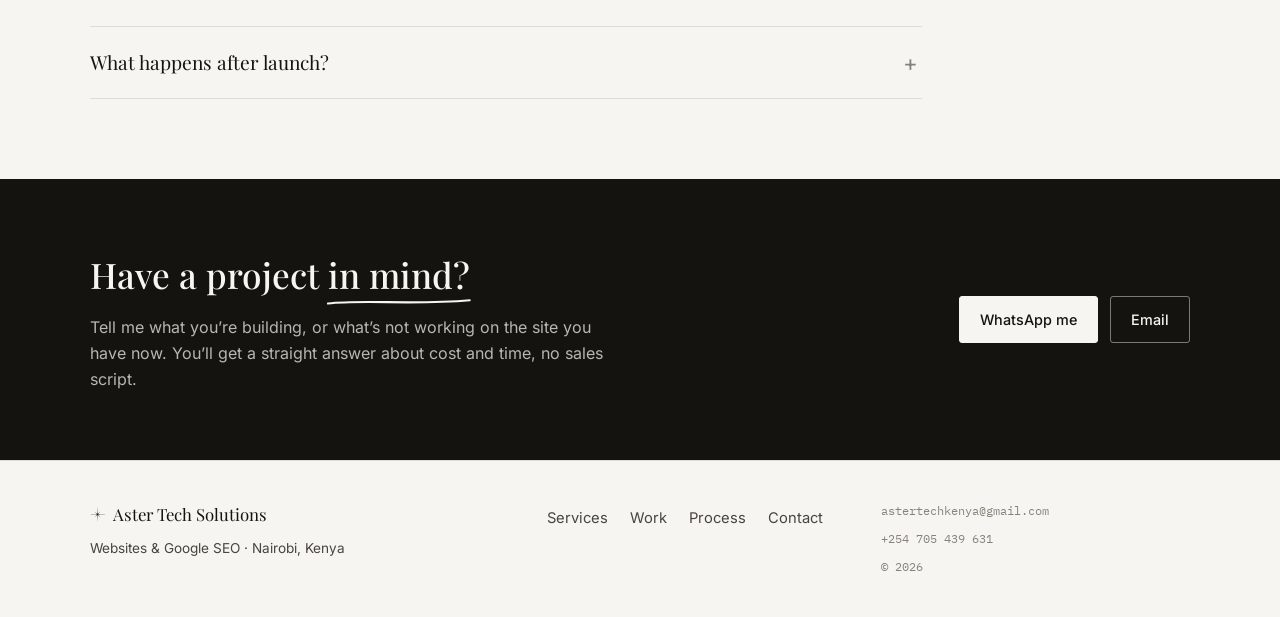
==== commit ec968446: "Hero cards nudged further left" ====
--- a/public/index.html
+++ b/public/index.html
@@ -86,8 +86,8 @@
         <h1>Make your business<br><span class="ink-highlight"><span class="sr-only">impossible</span><svg class="handwrite" viewBox="0 0 1692 588" aria-hidden="true"><defs><mask id="hw-pen" maskUnits="userSpaceOnUse" x="-20" y="-20" width="1732" height="628"><path d="M89,179C90,181 93,189 94,192C95,195 96,196 97,198C98,200 98,202 99,204C100,206 101,208 101,210C101,212 101,214 101,216C101,218 100,220 99,222C98,224 98,226 97,228C96,230 96,232 95,234C94,236 93,238 92,240C91,242 90,244 89,246C88,248 87,250 86,252C85,254 84,256 83,258C82,260 81,262 80,264C79,266 78,268 77,270C76,272 74,274 73,276C72,278 70,280 69,282C68,284 67,286 66,288C65,290 63,292 62,294C61,296 60,298 59,300C58,302 57,304 56,306C55,308 53,310 52,312C51,314 49,316 48,318C47,320 46,322 45,324C44,326 42,328 41,330C40,332 39,334 38,336C37,338 35,340 34,342C33,344 32,346 31,348C30,350 29,352 28,354C27,356 26,358 25,360C24,362 23,364 22,366C21,368 21,370 20,372C19,374 18,376 18,378C18,380 19,382 20,384C21,386 21,388 22,390C23,392 24,394 25,396C26,398 28,401 29,402C30,403 31,401 33,403C35,405 42,411 44,412" stroke-width="51" pathLength="1" style="--d:0.50s;--t:0.08s" /><path d="M167,176C168,178 172,185 174,188C176,191 177,192 178,194C179,196 180,198 181,200C182,202 182,204 183,206C184,208 184,210 184,212C184,214 185,216 185,218C185,220 184,222 183,224C182,226 182,228 181,230C180,232 179,234 178,236C177,238 176,240 176,242C176,244 175,246 175,248C175,250 174,252 174,254C174,256 173,258 173,260C173,262 172,264 172,266C172,268 171,270 171,272C171,274 171,276 170,278C169,280 168,282 167,284C166,286 165,288 164,290C163,292 161,294 160,296C159,298 157,300 156,302C155,304 154,306 153,308C152,310 151,312 150,314C149,316 147,318 146,320C145,322 144,324 143,326C142,328 140,330 139,332C138,334 137,336 136,338C135,340 133,342 132,344C131,346 130,348 129,350C128,352 127,354 126,356C125,358 124,360 123,362C122,364 121,366 120,368C119,370 118,372 117,374C116,376 114,378 113,380C112,382 112,382 111,385C110,388 105,395 104,397" stroke-width="64" pathLength="1" style="--d:0.61s;--t:0.08s" /><path d="M156,281C158,281 167,280 170,280C173,280 174,280 176,280C178,280 180,280 182,279C184,278 186,278 188,277C190,276 192,276 194,275C196,274 198,273 200,272C202,271 204,270 206,269C208,268 209,266 211,264C213,262 214,260 216,258C218,256 219,254 221,252C223,250 225,248 227,246C229,244 231,242 233,240C235,238 237,236 239,234C241,232 243,230 245,228C247,226 249,223 251,222C253,221 255,221 257,220C259,219 261,219 263,218C265,217 267,216 269,216C271,216 273,216 275,216C277,216 279,217 281,217C283,217 285,219 287,218C289,217 290,214 292,212C294,210 296,208 297,206C298,204 301,202 301,202C301,202 298,206 296,208C294,210 293,212 291,214C289,216 286,218 285,220C284,222 284,224 283,226C282,228 282,230 282,232C282,234 281,236 281,238C281,240 281,242 280,244C279,246 278,248 277,250C276,252 276,254 275,256C274,258 274,260 274,262C274,264 274,266 273,268C272,270 272,272 271,274C270,276 270,278 270,280C270,282 268,285 269,286C270,287 273,287 275,287C277,287 279,287 279,287C279,287 275,287 273,287C271,287 269,286 267,287C265,288 264,291 263,293C262,295 260,297 259,299C258,301 256,303 255,305C254,307 251,309 250,311C249,313 248,315 247,317C246,319 244,321 243,323C242,325 241,327 240,329C239,331 237,333 236,335C235,337 234,339 233,341C232,343 230,345 229,347C228,349 227,351 226,353C225,355 223,357 222,359C221,361 220,363 219,365C218,367 218,369 217,371C216,373 216,373 215,376C214,379 211,387 210,389" stroke-width="66" pathLength="1" style="--d:0.72s;--t:0.12s" /><path d="M266,290C269,290 277,288 280,287C283,286 284,286 286,286C288,286 290,285 292,284C294,283 296,283 298,282C300,281 302,280 304,279C306,278 308,276 310,274C312,272 314,270 316,268C318,266 320,264 322,262C324,260 326,258 328,256C330,254 332,252 334,250C336,248 338,246 340,245C342,244 344,242 346,241C348,240 350,240 352,240C354,240 356,239 358,238C360,237 362,236 364,236C366,236 368,235 370,235C372,235 374,236 376,236C378,236 380,237 382,236C384,235 386,232 388,230C390,228 391,226 393,224C395,222 396,220 398,218C400,216 401,214 403,212C405,210 407,207 408,206C409,205 408,207 407,208C406,209 404,212 402,214C400,216 398,218 396,220C394,222 393,224 391,226C389,228 388,230 386,232C384,234 381,237 380,238C379,239 378,236 378,237C378,238 379,241 379,243C379,245 378,247 377,249C376,251 376,253 376,255C376,257 375,259 374,261C373,263 373,265 372,267C371,269 370,271 369,273C368,275 366,277 365,279C364,281 362,283 361,285C360,287 358,289 357,291C356,293 354,295 353,297C352,299 350,301 349,303C348,305 346,307 345,309C344,311 342,313 341,315C340,317 339,319 338,321C337,323 335,325 334,327C333,329 332,331 331,333C330,335 329,337 328,339C327,341 326,343 325,345C324,347 323,349 322,351C321,353 321,355 320,357C319,359 318,361 318,363C318,365 318,367 317,369C316,371 315,373 315,375C315,377 316,379 317,381C318,383 318,385 319,387C320,389 320,391 321,393C322,395 324,398 326,399C328,400 330,400 332,400C334,400 336,399 338,399C340,399 338,399 341,398C344,397 352,395 355,395" stroke-width="66" pathLength="1" style="--d:0.87s;--t:0.13s" /><path d="M485,171C485,173 486,182 487,185C488,188 488,189 488,191C488,193 489,195 489,197C489,199 489,201 489,203C489,205 488,207 488,209C488,211 487,213 487,215C487,217 487,219 487,221C487,223 486,225 485,227C484,229 483,231 482,233C481,235 479,237 478,239C477,241 476,243 475,245C474,247 472,249 471,251C470,253 469,255 468,257C467,259 465,261 464,263C463,265 462,267 461,269C460,271 458,273 457,275C456,277 455,279 454,281C453,283 452,285 451,287C450,289 448,291 447,293C446,295 445,297 444,299C443,301 441,303 440,305C439,307 438,309 437,311C436,313 435,315 434,317C433,319 432,321 431,323C430,325 429,327 428,329C427,331 426,333 425,335C424,337 423,339 422,341C421,343 420,345 419,347C418,349 417,351 416,353C415,355 415,357 414,359C413,361 412,363 412,365C412,367 411,369 411,371C411,373 410,375 410,377C410,379 410,381 409,383C408,385 407,386 405,387C403,388 400,389 399,391C398,393 397,395 396,397C395,399 394,401 393,403C392,405 391,407 390,409C389,411 388,413 387,415C386,417 385,419 384,421C383,423 382,425 381,427C380,429 379,431 378,433C377,435 377,437 376,439C375,441 374,443 373,445C372,447 371,449 370,451C369,453 368,455 367,457C366,459 366,461 365,463C364,465 363,467 362,469C361,471 360,473 359,475C358,477 358,479 357,481C356,483 355,485 354,487C353,489 353,491 352,493C351,495 350,497 349,499C348,501 348,503 347,505C346,507 345,509 344,511C343,513 343,515 342,517C341,519 341,521 340,523C339,525 339,527 338,529C337,531 336,533 335,535C334,537 334,539 333,541C332,543 332,545 331,547C330,549 329,551 328,553C327,555 327,557 326,559C325,561 324,563 323,565C322,567 322,569 321,571C320,573 320,576 320,577C320,578 320,575 320,577C320,579 318,589 318,591" stroke-width="56" pathLength="1" style="--d:1.03s;--t:0.14s" /><path d="M473,222C475,222 484,222 487,222C490,222 490,223 492,223C494,223 496,222 498,222C500,222 502,221 504,220C506,219 508,219 510,218C512,217 514,217 516,216C518,215 520,214 522,213C524,212 526,209 528,207C530,205 532,204 534,203C536,202 538,200 540,199C542,198 544,196 546,195C548,194 550,194 552,193C554,192 556,192 558,192C560,192 562,191 564,191C566,191 568,192 570,193C572,194 575,196 576,198C577,200 577,202 578,204C579,206 580,208 580,210C580,212 581,214 581,216C581,218 582,220 582,222C582,224 582,226 582,228C582,230 581,232 580,234C579,236 579,238 578,240C577,242 577,244 576,246C575,248 574,250 573,252C572,254 571,256 570,258C569,260 569,262 568,264C567,266 566,268 565,270C564,272 562,274 561,276C560,278 559,280 558,282C557,284 556,286 555,288C554,290 552,292 551,294C550,296 548,298 547,300C546,302 544,304 543,306C542,308 540,310 538,312C536,314 535,316 534,318C533,320 532,322 530,324C528,326 527,328 525,330C523,332 522,334 520,336C518,338 516,340 514,342C512,344 510,346 508,348C506,350 505,352 503,354C501,356 499,358 497,360C495,362 493,363 491,365C489,367 487,368 485,370C483,372 481,374 479,375C477,376 475,378 473,379C471,380 469,382 467,383C465,384 463,385 461,386C459,387 457,388 455,389C453,390 451,390 449,391C447,392 445,392 443,392C441,392 439,392 437,392C435,392 433,392 431,392C429,392 427,392 425,392C423,392 421,392 419,391C417,390 415,389 413,388C411,387 412,387 409,385C406,383 399,379 397,378" stroke-width="54" pathLength="1" style="--d:1.20s;--t:0.13s" /><path d="M730,186C728,188 721,192 718,194C715,196 714,197 712,198C710,199 708,200 706,202C704,204 702,205 700,207C698,209 696,210 694,212C692,214 690,216 688,218C686,220 684,222 682,224C680,226 678,227 676,229C674,231 673,233 671,235C669,237 668,239 666,241C664,243 663,245 661,247C659,249 658,251 656,253C654,255 654,257 652,259C650,261 648,263 647,265C646,267 644,269 643,271C642,273 640,275 639,277C638,279 636,281 635,283C634,285 633,287 632,289C631,291 629,293 628,295C627,297 626,299 625,301C624,303 622,305 621,307C620,309 619,311 618,313C617,315 615,317 614,319C613,321 613,323 612,325C611,327 611,329 610,331C609,333 609,335 608,337C607,339 606,341 606,343C606,345 606,347 605,349C604,351 603,353 603,355C603,357 603,359 603,361C603,363 604,365 604,367C604,369 604,371 605,373C606,375 606,377 607,379C608,381 608,383 609,385C610,387 612,390 614,391C616,392 618,393 620,394C622,395 624,395 626,395C628,395 630,394 632,394C634,394 636,393 638,392C640,391 642,390 644,389C646,388 648,386 650,385C652,384 654,382 656,380C658,378 660,377 662,375C664,373 666,372 668,370C670,368 672,366 674,364C676,362 678,360 680,358C682,356 684,354 686,352C688,350 690,348 692,346C694,344 695,342 697,340C699,338 700,336 702,334C704,332 705,330 707,328C709,326 710,324 712,322C714,320 715,318 716,316C717,314 719,312 720,310C721,308 722,306 724,304C726,302 728,300 729,298C730,296 731,294 732,292C733,290 734,288 735,286C736,284 737,282 738,280C739,278 740,276 741,274C742,272 743,270 744,268C745,266 744,264 745,262C746,260 746,258 747,256C748,254 749,252 749,250C749,248 749,246 749,244C749,242 751,240 751,238C751,236 751,233 751,232C751,231 750,233 750,231C750,229 748,219 748,217" stroke-width="54" pathLength="1" style="--d:1.36s;--t:0.15s" /><path d="M854,264C856,263 862,258 865,256C868,254 869,254 871,253C873,252 875,249 877,247C879,245 880,243 881,241C882,239 882,237 883,235C884,233 884,231 884,229C884,227 886,225 886,223C886,221 886,219 886,217C886,215 885,213 884,211C883,209 882,206 880,205C878,204 876,203 874,203C872,203 870,204 868,204C866,204 864,205 862,205C860,205 858,206 856,206C854,206 852,206 850,207C848,208 846,208 844,209C842,210 840,212 838,214C836,216 834,217 832,219C830,221 828,223 826,225C824,227 822,229 821,231C820,233 818,235 817,237C816,239 815,241 814,243C813,245 812,247 812,249C812,251 811,253 811,255C811,257 812,259 812,261C812,263 812,265 813,267C814,269 814,271 815,273C816,275 816,277 817,279C818,281 819,283 820,285C821,287 823,289 825,291C827,293 829,295 831,297C833,299 835,301 836,303C837,305 838,307 839,309C840,311 841,313 842,315C843,317 844,319 844,321C844,323 844,325 845,327C846,329 846,331 847,333C848,335 848,337 848,339C848,341 848,343 847,345C846,347 846,349 845,351C844,353 843,355 842,357C841,359 840,361 838,363C836,365 835,367 833,369C831,371 829,373 827,375C825,377 823,378 821,380C819,382 817,383 815,384C813,385 811,386 809,387C807,388 805,388 803,389C801,390 799,391 797,391C795,391 793,391 791,391C789,391 787,390 785,390C783,390 781,389 779,389C777,389 775,388 773,388C771,388 769,386 767,386C765,386 763,386 761,385C759,384 757,383 755,382C753,381 751,380 749,378C747,376 745,375 743,373C741,371 738,368 737,367C736,366 738,368 736,366C734,364 728,358 726,356" stroke-width="57" pathLength="1" style="--d:1.54s;--t:0.13s" /><path d="M1011,264C1012,263 1018,257 1021,255C1024,253 1024,252 1026,250C1028,248 1031,247 1032,245C1033,243 1033,241 1034,239C1035,237 1035,235 1036,233C1037,231 1038,229 1038,227C1038,225 1039,223 1039,221C1039,219 1038,217 1038,215C1038,213 1037,211 1036,209C1035,207 1032,205 1030,204C1028,203 1026,203 1024,203C1022,203 1020,204 1018,204C1016,204 1014,206 1012,206C1010,206 1008,207 1006,207C1004,207 1002,207 1000,208C998,209 996,210 994,211C992,212 990,214 988,216C986,218 984,220 982,222C980,224 979,226 977,228C975,230 974,232 972,234C970,236 969,238 968,240C967,242 967,244 966,246C965,248 964,250 964,252C964,254 964,256 964,258C964,260 964,262 965,264C966,266 966,268 967,270C968,272 968,274 969,276C970,278 971,280 972,282C973,284 974,286 976,288C978,290 979,292 981,294C983,296 984,298 986,300C988,302 990,304 991,306C992,308 993,310 994,312C995,314 996,316 996,318C996,320 996,322 997,324C998,326 998,328 999,330C1000,332 1000,334 1000,336C1000,338 1001,340 1001,342C1001,344 1000,346 999,348C998,350 997,352 996,354C995,356 994,358 993,360C992,362 990,364 988,366C986,368 985,370 983,372C981,374 979,376 977,378C975,380 973,381 971,382C969,383 967,384 965,385C963,386 961,387 959,388C957,389 955,390 953,390C951,390 949,391 947,391C945,391 943,390 941,390C939,390 937,389 935,389C933,389 931,388 929,388C927,388 925,388 923,387C921,386 919,386 917,385C915,384 913,384 911,383C909,382 907,381 905,380C903,379 901,378 899,376C897,374 895,372 893,370C891,368 891,368 889,366C887,364 881,358 879,356" stroke-width="57" pathLength="1" style="--d:1.70s;--t:0.13s" /><path d="M1140,180C1140,182 1143,190 1144,193C1145,196 1145,197 1146,199C1147,201 1147,203 1148,205C1149,207 1150,209 1150,211C1150,213 1149,215 1149,217C1149,219 1148,221 1148,223C1148,225 1147,227 1146,229C1145,231 1144,233 1143,235C1142,237 1141,239 1140,241C1139,243 1138,245 1137,247C1136,249 1135,251 1134,253C1133,255 1132,257 1131,259C1130,261 1129,263 1128,265C1127,267 1125,269 1124,271C1123,273 1122,275 1121,277C1120,279 1119,281 1118,283C1117,285 1115,287 1114,289C1113,291 1112,293 1111,295C1110,297 1108,299 1107,301C1106,303 1105,305 1104,307C1103,309 1101,311 1100,313C1099,315 1097,317 1096,319C1095,321 1094,323 1093,325C1092,327 1091,329 1090,331C1089,333 1087,335 1086,337C1085,339 1084,341 1083,343C1082,345 1081,347 1080,349C1079,351 1077,353 1076,355C1075,357 1074,359 1073,361C1072,363 1072,365 1071,367C1070,369 1069,371 1068,373C1067,375 1067,377 1067,379C1067,381 1068,383 1069,385C1070,387 1070,389 1071,391C1072,393 1072,395 1073,397C1074,399 1077,401 1078,402C1079,403 1078,401 1080,403C1082,405 1089,411 1091,412" stroke-width="50" pathLength="1" style="--d:1.86s;--t:0.08s" /><path d="M1286,167C1288,167 1297,166 1300,166C1303,166 1304,166 1306,166C1308,166 1310,166 1312,165C1314,164 1316,164 1318,163C1320,162 1322,161 1324,160C1326,159 1328,157 1330,156C1332,155 1334,153 1336,152C1338,151 1340,149 1342,148C1344,147 1346,145 1348,144C1350,143 1352,141 1354,140C1356,139 1358,137 1360,136C1362,135 1364,133 1366,132C1368,131 1370,130 1372,128C1374,126 1376,124 1378,123C1380,122 1382,120 1384,119C1386,118 1388,116 1390,114C1392,112 1394,111 1396,109C1398,107 1400,106 1402,104C1404,102 1406,100 1408,98C1410,96 1412,94 1414,92C1416,90 1417,88 1419,86C1421,84 1423,82 1425,80C1427,78 1428,76 1430,74C1432,72 1433,70 1434,68C1435,66 1437,64 1438,62C1439,60 1440,58 1441,56C1442,54 1443,52 1444,50C1445,48 1444,46 1445,44C1446,42 1447,40 1447,38C1447,36 1447,34 1447,32C1447,30 1447,28 1446,26C1445,24 1444,22 1443,20C1442,18 1439,16 1437,15C1435,14 1433,14 1431,13C1429,12 1427,13 1425,12C1423,11 1421,10 1419,9C1417,8 1415,9 1413,9C1411,9 1409,10 1407,11C1405,12 1404,14 1402,15C1400,16 1398,17 1396,18C1394,19 1392,21 1390,22C1388,23 1386,24 1384,26C1382,28 1380,29 1378,31C1376,33 1374,35 1372,37C1370,39 1368,41 1366,43C1364,45 1362,47 1360,49C1358,51 1356,53 1354,55C1352,57 1351,59 1349,61C1347,63 1345,65 1343,67C1341,69 1340,71 1338,73C1336,75 1334,77 1333,79C1332,81 1330,83 1329,85C1328,87 1326,89 1324,91C1322,93 1320,95 1319,97C1318,99 1316,101 1315,103C1314,105 1312,107 1311,109C1310,111 1308,113 1307,115C1306,117 1304,119 1303,121C1302,123 1300,125 1299,127C1298,129 1296,131 1295,133C1294,135 1293,137 1292,139C1291,141 1292,143 1291,145C1290,147 1290,149 1289,151C1288,153 1289,155 1288,157C1287,159 1285,160 1283,162C1281,164 1279,166 1277,168C1275,170 1273,172 1271,174C1269,176 1268,178 1266,180C1264,182 1263,184 1262,186C1261,188 1259,190 1258,192C1257,194 1256,196 1255,198C1254,200 1253,202 1252,204C1251,206 1249,208 1248,210C1247,212 1246,214 1246,216C1246,218 1245,220 1245,222C1245,224 1244,226 1244,228C1244,230 1242,232 1242,234C1242,236 1241,238 1241,240C1241,242 1241,244 1240,246C1239,248 1238,250 1237,252C1236,254 1234,256 1233,258C1232,260 1230,262 1229,264C1228,266 1227,268 1226,270C1225,272 1223,274 1222,276C1221,278 1219,280 1218,282C1217,284 1216,286 1215,288C1214,290 1212,292 1211,294C1210,296 1209,298 1208,300C1207,302 1205,304 1204,306C1203,308 1202,310 1201,312C1200,314 1198,316 1197,318C1196,320 1195,322 1194,324C1193,326 1192,328 1191,330C1190,332 1189,334 1188,336C1187,338 1186,340 1185,342C1184,344 1184,346 1183,348C1182,350 1182,352 1181,354C1180,356 1180,358 1179,360C1178,362 1177,364 1176,366C1175,368 1176,370 1175,372C1174,374 1174,376 1173,378C1172,380 1170,383 1170,384C1170,385 1171,383 1170,385C1169,387 1165,396 1164,398" stroke-width="64" pathLength="1" style="--d:1.97s;--t:0.23s" /><path d="M1225,250C1227,250 1236,250 1239,250C1242,250 1243,251 1245,251C1247,251 1249,250 1251,250C1253,250 1255,250 1257,249C1259,248 1261,248 1263,247C1265,246 1267,246 1269,245C1271,244 1273,243 1275,242C1277,241 1279,240 1281,238C1283,236 1285,234 1287,232C1289,230 1291,228 1293,226C1295,224 1297,223 1299,221C1301,219 1303,217 1305,215C1307,213 1309,212 1311,210C1313,208 1315,207 1317,206C1319,205 1321,203 1323,202C1325,201 1327,199 1329,198C1331,197 1333,196 1335,195C1337,194 1339,194 1341,193C1343,192 1345,192 1347,192C1349,192 1351,192 1353,192C1355,192 1357,192 1359,192C1361,192 1363,194 1365,195C1367,196 1368,198 1369,200C1370,202 1371,204 1372,206C1373,208 1372,210 1373,212C1374,214 1374,216 1375,218C1376,220 1376,222 1376,224C1376,226 1376,228 1376,230C1376,232 1375,234 1375,236C1375,238 1375,240 1374,242C1373,244 1372,246 1371,248C1370,250 1370,252 1370,254C1370,256 1369,258 1368,260C1367,262 1367,264 1366,266C1365,268 1364,270 1363,272C1362,274 1361,276 1360,278C1359,280 1358,282 1357,284C1356,286 1355,288 1354,290C1353,292 1352,294 1351,296C1350,298 1348,300 1347,302C1346,304 1344,306 1343,308C1342,310 1340,312 1339,314C1338,316 1336,318 1335,320C1334,322 1332,324 1331,326C1330,328 1328,330 1326,332C1324,334 1323,336 1321,338C1319,340 1318,342 1316,344C1314,346 1313,348 1311,350C1309,352 1307,354 1305,356C1303,358 1301,360 1299,362C1297,364 1295,365 1293,367C1291,369 1289,370 1287,372C1285,374 1283,376 1281,377C1279,378 1277,380 1275,381C1273,382 1271,383 1269,384C1267,385 1265,387 1263,388C1261,389 1259,389 1257,390C1255,391 1253,391 1251,392C1249,393 1247,394 1245,394C1243,394 1241,395 1239,395C1237,395 1235,396 1233,396C1231,396 1229,396 1227,396C1225,396 1223,395 1221,395C1219,395 1217,395 1215,395C1213,395 1211,395 1209,395C1207,395 1207,394 1204,394C1201,394 1192,393 1190,393" stroke-width="53" pathLength="1" style="--d:2.23s;--t:0.14s" /><path d="M1540,164C1542,162 1549,158 1552,156C1555,154 1556,153 1558,152C1560,151 1562,149 1564,148C1566,147 1568,146 1570,145C1572,144 1574,142 1576,141C1578,140 1580,138 1582,136C1584,134 1586,133 1588,132C1590,131 1592,130 1594,128C1596,126 1598,125 1600,123C1602,121 1604,120 1606,118C1608,116 1610,115 1612,113C1614,111 1616,110 1618,108C1620,106 1622,104 1624,102C1626,100 1627,98 1629,96C1631,94 1632,92 1634,90C1636,88 1637,86 1639,84C1641,82 1642,80 1644,78C1646,76 1647,74 1648,72C1649,70 1650,68 1651,66C1652,64 1652,62 1653,60C1654,58 1655,56 1656,54C1657,52 1658,50 1658,48C1658,46 1659,44 1659,42C1659,40 1659,38 1659,36C1659,34 1658,32 1658,30C1658,28 1658,26 1657,24C1656,22 1655,20 1654,18C1653,16 1651,14 1649,13C1647,12 1645,11 1643,10C1641,9 1639,8 1637,7C1635,6 1633,7 1631,7C1629,7 1627,7 1625,7C1623,7 1621,8 1619,8C1617,8 1615,7 1613,8C1611,9 1609,12 1607,13C1605,14 1603,15 1601,16C1599,17 1597,18 1595,20C1593,22 1591,23 1589,25C1587,27 1585,28 1583,30C1581,32 1579,33 1577,35C1575,37 1574,39 1572,41C1570,43 1569,45 1567,47C1565,49 1564,51 1562,53C1560,55 1558,57 1557,59C1556,61 1554,63 1553,65C1552,67 1550,69 1549,71C1548,73 1547,75 1546,77C1545,79 1543,81 1542,83C1541,85 1539,87 1538,89C1537,91 1536,93 1535,95C1534,97 1532,99 1531,101C1530,103 1529,105 1528,107C1527,109 1525,111 1524,113C1523,115 1522,117 1521,119C1520,121 1519,123 1518,125C1517,127 1515,129 1514,131C1513,133 1513,135 1512,137C1511,139 1510,141 1510,143C1510,145 1509,147 1509,149C1509,151 1509,153 1508,155C1507,157 1506,159 1505,161C1504,163 1501,164 1499,166C1497,168 1496,170 1495,172C1494,174 1491,176 1490,178C1489,180 1488,182 1487,184C1486,186 1485,188 1484,190C1483,192 1482,194 1481,196C1480,198 1479,200 1478,202C1477,204 1476,206 1475,208C1474,210 1473,212 1472,214C1471,216 1470,218 1469,220C1468,222 1467,224 1466,226C1465,228 1464,230 1463,232C1462,234 1461,236 1460,238C1459,240 1458,242 1457,244C1456,246 1455,248 1454,250C1453,252 1452,254 1451,256C1450,258 1449,260 1448,262C1447,264 1447,266 1446,268C1445,270 1444,272 1443,274C1442,276 1441,278 1440,280C1439,282 1438,284 1437,286C1436,288 1436,290 1435,292C1434,294 1433,296 1432,298C1431,300 1431,302 1430,304C1429,306 1428,308 1427,310C1426,312 1425,314 1424,316C1423,318 1423,320 1422,322C1421,324 1420,326 1419,328C1418,330 1418,332 1417,334C1416,336 1416,338 1415,340C1414,342 1414,344 1413,346C1412,348 1412,350 1411,352C1410,354 1410,356 1409,358C1408,360 1408,362 1407,364C1406,366 1406,368 1406,370C1406,372 1406,374 1406,376C1406,378 1407,380 1408,382C1409,384 1409,386 1410,388C1411,390 1412,392 1413,394C1414,396 1417,397 1419,398C1421,399 1423,398 1425,398C1427,398 1429,398 1431,397C1433,396 1435,395 1437,394C1439,393 1441,391 1443,389C1445,387 1447,386 1449,384C1451,382 1453,380 1455,378C1457,376 1459,374 1461,372C1463,370 1464,368 1466,366C1468,364 1469,362 1471,360C1473,358 1475,356 1477,354C1479,352 1480,350 1482,348C1484,346 1485,344 1487,342C1489,340 1490,338 1492,336C1494,334 1496,332 1497,330C1498,328 1499,325 1501,324C1503,323 1505,323 1507,323C1509,323 1511,324 1513,324C1515,324 1517,324 1519,325C1521,326 1524,329 1525,330C1526,331 1524,329 1526,331C1528,333 1535,339 1537,340" stroke-width="51" pathLength="1" style="--d:2.40s;--t:0.26s" /><path d="M1512,328C1515,329 1523,330 1526,331C1529,332 1530,337 1532,337C1534,337 1535,335 1536,333C1537,331 1537,329 1538,327C1539,325 1540,323 1541,321C1542,319 1545,316 1547,316C1549,316 1551,320 1553,322C1555,324 1557,325 1559,326C1561,327 1563,327 1565,327C1567,327 1569,327 1571,327C1573,327 1575,327 1577,327C1579,327 1581,327 1583,327C1585,327 1587,326 1589,325C1591,324 1593,323 1595,322C1597,321 1599,320 1601,319C1603,318 1605,316 1607,315C1609,314 1611,312 1613,311C1615,310 1617,308 1619,306C1621,304 1623,303 1625,301C1627,299 1629,297 1631,295C1633,293 1635,291 1637,289C1639,287 1640,285 1641,283C1642,281 1644,279 1646,277C1648,275 1649,273 1650,271C1651,269 1653,267 1654,265C1655,263 1657,261 1658,259C1659,257 1661,255 1662,253C1663,251 1664,249 1665,247C1666,245 1667,243 1668,241C1669,239 1668,237 1669,235C1670,233 1670,231 1671,229C1672,227 1672,225 1672,223C1672,221 1671,219 1670,217C1669,215 1669,213 1668,211C1667,209 1664,206 1662,205C1660,204 1658,204 1656,204C1654,204 1652,203 1650,203C1648,203 1646,202 1644,202C1642,202 1640,204 1638,204C1636,204 1634,204 1632,205C1630,206 1628,208 1626,210C1624,212 1622,213 1620,215C1618,217 1616,219 1614,221C1612,223 1610,225 1608,227C1606,229 1604,231 1602,233C1600,235 1598,237 1596,239C1594,241 1593,243 1591,245C1589,247 1587,249 1585,251C1583,253 1582,255 1580,257C1578,259 1578,261 1576,263C1574,265 1573,267 1571,269C1569,271 1568,273 1566,275C1564,277 1563,279 1562,281C1561,283 1559,285 1558,287C1557,289 1555,291 1554,293C1553,295 1552,297 1551,299C1550,301 1550,303 1550,305C1550,307 1549,309 1548,311C1547,313 1547,315 1546,317C1545,319 1541,320 1540,322C1539,324 1539,326 1538,328C1537,330 1537,332 1536,334C1535,336 1534,338 1533,340C1532,342 1532,344 1532,346C1532,348 1532,350 1532,352C1532,354 1532,356 1532,358C1532,360 1533,362 1533,364C1533,366 1534,368 1534,370C1534,372 1534,374 1535,376C1536,378 1537,380 1538,382C1539,384 1540,386 1541,388C1542,390 1544,392 1546,393C1548,394 1550,396 1552,397C1554,398 1556,399 1558,400C1560,401 1562,401 1564,401C1566,401 1568,401 1570,401C1572,401 1574,401 1576,401C1578,401 1580,400 1582,400C1584,400 1586,399 1588,399C1590,399 1592,398 1594,398C1596,398 1598,397 1600,396C1602,395 1604,395 1606,394C1608,393 1610,392 1612,391C1614,390 1616,389 1618,388C1620,387 1622,385 1624,384C1626,383 1628,382 1630,381C1632,380 1634,378 1636,377C1638,376 1640,374 1642,373C1644,372 1643,373 1645,371C1647,369 1655,365 1657,363" stroke-width="50" pathLength="1" style="--d:2.70s;--t:0.19s" /><path d="M123,129 L147,117" stroke-width="60" pathLength="1" style="--d:2.92s;--t:0.12s" /><path d="M1171,129 L1195,117" stroke-width="60" pathLength="1" style="--d:3.07s;--t:0.12s" /></mask></defs><path class="handwrite__ink" fill-rule="evenodd" d="M1053,190Q1049,187 1044,184Q1038,182 1030,182Q1021,182 1012,184Q1003,187 993,192Q983,198 970,211Q958,224 954,234Q949,244 949,254Q949,265 953,273Q957,281 967,292Q977,303 980,308Q984,314 985,320Q986,326 984,332Q983,337 978,345Q974,353 966,360Q959,368 950,372Q942,377 931,377Q920,377 915,375Q910,373 902,367Q894,361 890,360Q886,359 884,361Q883,363 883,366Q883,369 888,376Q892,382 896,386Q900,389 910,395Q921,401 928,404Q935,406 947,406Q959,406 973,400Q987,394 998,384Q1009,373 1014,362Q1019,352 1019,340Q1019,329 1014,320Q1009,311 995,295Q981,279 979,274Q977,269 977,265Q977,261 983,250Q989,238 994,232Q1000,227 1006,224Q1011,220 1012,220Q1014,221 1016,224Q1019,228 1011,241Q1003,254 1003,258Q1003,261 1006,264Q1008,267 1010,268Q1013,269 1022,268Q1032,268 1038,264Q1045,260 1050,254Q1056,249 1061,239Q1066,229 1066,220Q1066,212 1062,203Q1057,194 1053,190ZM904,196Q899,189 892,186Q885,182 877,182Q869,182 860,184Q850,187 840,193Q829,199 817,212Q805,224 802,230Q799,235 798,240Q796,246 796,255Q796,264 798,268Q799,273 803,279Q807,285 817,296Q827,307 830,314Q833,320 833,324Q833,328 831,334Q829,339 824,346Q820,354 811,362Q802,371 796,374Q789,377 778,377Q767,377 760,374Q752,370 746,365Q739,360 736,360Q732,360 731,362Q730,363 731,368Q732,373 742,382Q751,392 760,396Q768,401 775,404Q782,406 794,406Q806,406 820,400Q834,394 838,392Q841,389 849,380Q857,372 862,360Q867,349 867,340Q867,332 863,324Q859,315 844,297Q828,279 826,273Q824,267 824,263Q825,259 828,252Q830,246 838,237Q846,228 852,224Q858,220 860,220Q861,221 864,224Q866,228 858,241Q850,254 850,257Q850,260 852,264Q855,267 858,268Q860,269 868,269Q875,269 881,266Q887,264 892,260Q896,257 900,252Q905,246 909,238Q913,229 913,222Q913,214 912,209Q910,204 904,196ZM1155,186Q1148,182 1144,182Q1140,181 1138,182Q1135,184 1135,194Q1135,204 1134,208Q1133,213 1118,242Q1102,272 1089,294Q1076,316 1064,340Q1053,364 1052,370Q1050,376 1050,382Q1051,387 1053,390Q1055,394 1059,398Q1063,402 1066,404Q1070,406 1076,406Q1081,407 1083,406Q1085,405 1085,403Q1085,401 1082,397Q1080,393 1082,386Q1084,379 1091,366Q1098,353 1118,321Q1138,289 1150,266Q1162,242 1162,238Q1163,235 1166,230Q1168,224 1168,214Q1169,204 1166,198Q1162,191 1155,186ZM734,187Q732,184 729,182Q726,181 720,181Q715,181 710,182Q704,184 696,188Q688,192 680,198Q671,205 664,212Q657,218 649,228Q641,237 624,264Q606,290 600,300Q595,311 592,320Q589,329 587,340Q585,350 585,359Q585,368 586,374Q588,379 591,384Q594,390 600,395Q606,400 613,402Q620,405 626,405Q631,405 638,402Q645,399 655,392Q665,385 674,377Q684,369 701,351Q718,333 734,310Q750,286 756,273Q761,260 763,250Q765,240 765,235Q765,230 764,226Q762,221 760,218Q757,216 754,215Q752,214 749,214Q746,215 743,218Q740,220 739,230Q738,240 734,254Q731,268 727,277Q723,286 715,298Q707,311 694,328Q680,344 664,360Q647,376 638,382Q629,387 627,386Q625,386 623,384Q621,382 620,378Q619,375 620,366Q622,357 626,347Q629,337 642,314Q654,292 664,279Q673,266 686,250Q700,235 718,216Q736,198 736,194Q737,190 734,187ZM430,196Q429,189 427,187Q425,185 422,184Q418,182 416,182Q413,182 406,185Q398,188 378,203Q358,218 329,246Q300,274 298,274Q297,275 294,272Q290,270 290,267Q290,264 300,248Q309,231 316,216Q322,201 322,196Q321,192 317,188Q313,184 308,182Q304,181 301,182Q298,182 288,188Q277,193 261,206Q245,220 223,242Q201,265 200,266Q198,266 194,264Q191,261 190,259Q190,257 198,240Q205,222 205,218Q205,213 204,208Q202,202 200,198Q197,194 193,190Q189,187 182,184Q174,182 171,182Q168,183 168,186Q167,189 168,194Q170,198 169,205Q168,212 162,230Q155,248 138,284Q121,321 112,343Q103,365 100,376Q97,387 98,392Q99,396 103,399Q107,402 111,402Q115,402 120,398Q124,394 136,374Q149,355 173,323Q197,291 214,271Q230,251 242,238Q255,225 256,224Q258,224 262,226Q265,229 265,232Q265,235 248,263Q231,291 221,312Q211,332 206,351Q200,370 200,378Q201,386 203,388Q205,391 209,393Q213,395 216,395Q218,395 220,394Q223,392 231,383Q239,374 254,352Q270,330 280,318Q290,305 317,278Q344,251 348,249Q351,247 354,250Q358,252 358,255Q358,258 342,280Q327,303 322,312Q316,322 311,334Q306,345 304,354Q301,363 301,374Q301,386 302,390Q304,393 308,396Q311,400 317,403Q323,406 328,406Q332,406 336,404Q341,402 342,400Q344,398 339,396Q334,395 332,392Q329,388 330,382Q330,377 332,372Q334,366 344,346Q355,327 386,282Q416,236 423,220Q430,203 430,196ZM103,184Q96,181 93,181Q90,181 88,182Q86,184 86,194Q86,204 84,210Q83,215 74,232Q66,249 44,287Q22,325 14,342Q7,358 4,360Q0,363 0,376Q0,389 2,390Q3,390 10,396Q16,403 20,405Q24,407 28,407Q33,407 35,406Q37,404 34,398Q32,393 33,387Q34,381 38,373Q42,365 67,324Q92,284 101,266Q110,249 114,238Q118,227 119,222Q120,217 120,209Q119,201 114,194Q110,188 103,184ZM592,194Q588,189 582,186Q576,183 567,182Q558,182 549,186Q540,189 531,195Q522,201 518,204Q515,208 513,208Q511,209 508,206Q504,204 504,196Q503,187 501,183Q499,179 494,176Q489,172 486,172Q482,172 480,174Q478,176 474,192Q469,207 460,226Q452,245 424,298Q397,352 364,426Q331,499 324,518Q316,538 312,554Q307,570 307,574Q307,577 309,582Q311,587 320,587Q330,587 331,584Q332,581 336,576Q339,572 356,530Q372,487 391,448Q410,408 414,406Q417,403 422,404Q426,405 438,405Q449,405 465,400Q481,394 490,388Q500,382 508,376Q516,369 528,358Q539,346 550,332Q562,317 574,296Q586,276 592,258Q599,240 600,234Q601,227 600,217Q600,207 598,202Q596,198 592,194ZM557,201Q561,201 563,203Q565,205 566,210Q566,215 562,225Q559,235 552,250Q544,265 530,286Q516,308 505,322Q494,335 481,348Q468,361 458,368Q449,375 442,378Q436,381 434,380Q432,380 430,376Q427,373 429,367Q431,361 446,333Q461,305 476,282Q491,260 499,250Q507,240 520,226Q534,213 544,207Q553,201 557,201ZM1172,108Q1165,112 1164,115Q1162,118 1162,123Q1162,128 1164,132Q1167,136 1172,139Q1177,142 1181,143Q1185,144 1191,144Q1197,143 1201,140Q1205,136 1207,132Q1209,128 1209,123Q1209,118 1208,115Q1206,112 1200,108Q1195,105 1186,104Q1178,104 1172,108ZM124,106Q120,108 116,113Q113,118 113,123Q113,128 116,132Q118,136 126,140Q135,144 141,144Q147,143 152,140Q156,136 158,132Q160,128 160,123Q160,118 159,116Q158,113 156,110Q153,108 145,106Q137,103 132,104Q128,104 124,106ZM1650,4Q1647,0 1626,0Q1604,0 1602,4Q1599,7 1594,8Q1590,10 1583,14Q1576,19 1562,34Q1547,49 1530,74Q1513,99 1498,124Q1483,150 1459,196Q1435,242 1423,269Q1411,296 1402,322Q1393,349 1391,365Q1389,381 1390,386Q1392,392 1397,397Q1402,402 1408,404Q1414,406 1419,406Q1424,406 1432,402Q1441,397 1454,386Q1467,374 1485,352Q1503,329 1506,326Q1510,324 1512,324Q1513,325 1516,328Q1518,332 1516,340Q1514,349 1514,356Q1514,364 1518,374Q1521,384 1524,388Q1527,391 1532,394Q1537,398 1546,402Q1554,405 1568,406Q1581,406 1594,402Q1608,399 1622,392Q1635,386 1644,378Q1653,371 1653,368Q1653,365 1650,364Q1646,364 1624,377Q1602,390 1596,392Q1589,395 1582,396Q1576,397 1570,396Q1564,396 1560,394Q1557,393 1554,390Q1551,387 1549,382Q1547,378 1548,366Q1548,353 1550,346Q1553,339 1555,337Q1557,335 1575,334Q1593,334 1612,324Q1631,315 1647,298Q1663,282 1674,266Q1684,249 1688,246Q1691,244 1691,225Q1691,206 1690,206Q1688,205 1682,198Q1676,192 1670,189Q1665,186 1657,184Q1649,182 1644,182Q1638,182 1632,184Q1627,186 1620,190Q1614,194 1592,216Q1571,237 1557,256Q1543,275 1534,290Q1526,305 1524,312Q1522,319 1520,321Q1518,323 1515,323Q1512,323 1510,320Q1507,317 1505,317Q1503,317 1476,347Q1449,377 1441,384Q1433,392 1430,392Q1426,392 1424,388Q1421,385 1421,382Q1421,380 1424,369Q1428,358 1436,338Q1445,317 1476,254Q1506,191 1512,186Q1517,181 1528,176Q1540,171 1560,159Q1581,147 1596,136Q1611,125 1624,112Q1638,100 1648,88Q1657,76 1662,66Q1667,56 1669,47Q1671,38 1671,34Q1671,29 1668,24Q1666,18 1662,14Q1658,10 1655,8Q1652,7 1650,4ZM1647,219Q1650,219 1652,222Q1655,226 1652,234Q1650,241 1640,258Q1629,275 1610,294Q1591,313 1582,317Q1574,321 1572,320Q1569,320 1566,316Q1564,313 1565,310Q1566,308 1582,287Q1597,266 1620,242Q1644,219 1647,219ZM1636,16Q1643,17 1646,22Q1650,26 1650,34Q1650,41 1646,52Q1643,62 1638,71Q1632,80 1621,92Q1610,104 1590,120Q1570,136 1556,145Q1541,154 1536,156Q1532,158 1530,158Q1529,157 1527,155Q1525,153 1525,150Q1525,147 1542,114Q1560,81 1571,65Q1582,49 1592,38Q1603,28 1609,24Q1615,20 1622,18Q1629,15 1636,16ZM1430,4Q1428,0 1414,0Q1400,0 1398,4Q1395,7 1388,10Q1381,13 1372,19Q1364,25 1348,41Q1331,57 1321,68Q1311,80 1292,106Q1274,131 1248,176Q1221,220 1202,258Q1184,297 1175,320Q1166,344 1165,351Q1164,358 1162,362Q1160,367 1158,381Q1157,395 1160,398Q1162,401 1164,402Q1167,403 1171,403Q1175,403 1177,402Q1179,401 1183,394Q1187,386 1190,376Q1194,366 1203,350Q1212,334 1224,318Q1236,301 1255,278Q1274,256 1296,236Q1317,215 1324,210Q1332,205 1340,202Q1347,198 1352,198Q1356,199 1358,201Q1360,203 1360,210Q1361,217 1360,222Q1359,228 1355,240Q1351,251 1344,266Q1336,281 1320,305Q1305,329 1298,338Q1291,346 1276,360Q1261,374 1251,378Q1241,383 1223,386Q1205,390 1203,391Q1201,392 1201,394Q1201,397 1204,399Q1207,401 1214,404Q1222,406 1234,406Q1245,406 1256,404Q1266,401 1274,397Q1283,393 1299,382Q1315,371 1329,357Q1343,343 1354,327Q1366,311 1375,293Q1384,275 1384,270Q1385,266 1388,260Q1391,254 1392,244Q1394,235 1394,228Q1394,220 1393,216Q1392,211 1390,206Q1387,200 1384,197Q1382,194 1374,190Q1366,186 1352,186Q1339,186 1330,190Q1321,194 1314,198Q1307,203 1299,210Q1291,216 1281,226Q1271,236 1268,236Q1265,236 1262,232Q1260,229 1266,216Q1273,204 1280,195Q1288,186 1311,173Q1334,160 1356,145Q1378,130 1392,119Q1405,108 1421,92Q1437,76 1444,64Q1451,53 1453,46Q1455,38 1455,32Q1455,26 1450,20Q1446,13 1440,10Q1433,7 1430,4ZM1427,18Q1433,19 1437,24Q1441,29 1440,36Q1440,43 1434,55Q1428,67 1421,76Q1414,84 1398,100Q1381,115 1370,123Q1360,131 1338,145Q1316,159 1313,159Q1310,159 1308,157Q1306,155 1306,152Q1306,149 1322,124Q1339,98 1355,78Q1371,57 1382,46Q1393,35 1400,30Q1406,25 1414,22Q1421,18 1427,18Z" mask="url(#hw-pen)" /></svg><svg class="ink-underline" viewBox="0 0 220 20" aria-hidden="true"><path d="M6,14 C 40,4 80,20 120,10 C 150,3 180,16 214,8" /></svg></span> to ignore.</h1>
         <p class="hero-sub">Fast, hand-built websites that take <span class="nowrap">M-Pesa</span> and card payments, and the Google SEO that brings customers to them.</p>
         <div class="hero-ctas">
-          <a class="btn btn-primary" href="#contact">Start a project</a>
-          <a class="btn btn-ghost" href="#work">See the work <span aria-hidden="true">&rarr;</span></a>
+          <a class="btn btn-primary btn--loop" href="#contact">Start a project<svg class="btn-loop" viewBox="0 0 160 56" preserveAspectRatio="none" aria-hidden="true" focusable="false"><path d="M22,50 C6,44 2,30 8,18 C16,6 50,3 82,3 C116,3 150,6 156,22 C161,38 140,52 96,53 C62,54 26,52 12,42 C4,36 4,24 14,14 C20,9 30,6 40,5" pathLength="1" /></svg></a>
+          <a class="btn btn-ghost btn--loop" href="#work">See the work <span aria-hidden="true">&rarr;</span><svg class="btn-loop" viewBox="0 0 160 56" preserveAspectRatio="none" aria-hidden="true" focusable="false"><path d="M22,50 C6,44 2,30 8,18 C16,6 50,3 82,3 C116,3 150,6 156,22 C161,38 140,52 96,53 C62,54 26,52 12,42 C4,36 4,24 14,14 C20,9 30,6 40,5" pathLength="1" /></svg></a>
         </div>
       </div>
       <div class="hero-work">
@@ -268,7 +268,7 @@
     <div class="offer-grid">
       <article class="offer">
         <p class="bearing">Websites</p>
-        <h3>Built to move your business <span class="mark mark--circle mark--arrow">forward<svg viewBox="0 0 100 40" preserveAspectRatio="none" aria-hidden="true" focusable="false"><path d="M10,30 C2,22 6,8 30,5 C55,2 88,4 96,16 C102,28 82,37 52,37 C26,37 6,33 4,22 C3,13 14,6 26,4" style="--d:0.00s" /></svg><svg class="mark__doodle" viewBox="0 0 100 14" preserveAspectRatio="none" aria-hidden="true" focusable="false"><path d="M2,12 C30,4 62,1 94,6" style="--d:0.75s" /><path d="M85,1 C88,3 91,4.5 95,6 C91,8 88,10 85.5,12.5" style="--d:1.30s" /></svg></span></h3>
+        <h3>Built to move your business <span class="mark mark--circle mark--rocket">forward<svg viewBox="0 0 100 40" preserveAspectRatio="none" aria-hidden="true" focusable="false"><path d="M10,30 C2,22 6,8 30,5 C55,2 88,4 96,16 C102,28 82,37 52,37 C26,37 6,33 4,22 C3,13 14,6 26,4" style="--d:0.00s" /></svg><svg class="mark__doodle" viewBox="0 0 40 40" preserveAspectRatio="xMidYMid meet" aria-hidden="true" focusable="false"><g transform="rotate(45 20 20)"><path d="M20,4 C26,9 27,17 26,27 L14,27 C13,17 14,9 20,4" style="--d:0.75s" /><path d="M17.4,14 A2.6,2.6 0 1,0 22.6,14 A2.6,2.6 0 1,0 17.4,14" style="--d:1.20s" /><path d="M14,20.5 L9,29 L14,27" style="--d:1.35s" /><path d="M26,20.5 L31,29 L26,27" style="--d:1.45s" /><path d="M17,27.5 C17,31 19,33 20,36.5 C21,33 23,31 23,27.5" style="--d:1.60s" /><path d="M14.5,32 L13,38" style="--d:1.75s" /><path d="M25.5,32 L27,38" style="--d:1.82s" /></g></svg></span></h3>
         <p class="offer__lede">Hand-built sites for Kenyan businesses: fast on a phone, easy to use, and able to take <span class="mark mark--highlight">bookings and payments<svg viewBox="0 0 100 20" preserveAspectRatio="none" aria-hidden="true" focusable="false"><path d="M1,13 C28,10 66,12 99,8" style="--d:0.00s" /></svg></span>.</p>
         <ul class="ticks">
           <li>Designed for your business, not a template</li>
--- a/public/css/styles.css
+++ b/public/css/styles.css
@@ -49,6 +49,7 @@
   --ink: #14130f;
   --ink-soft: #47453d;
   --graphite: #86847a;
+  --stone: #6b665c;   /* warm muted grey for supporting text: 5.2:1 on the paper, so still easy to read */
   --line: #dedcd3;
   --line-strong: #c7c4b8;
 
@@ -68,6 +69,7 @@
     --ink: #f3f1ea;
     --ink-soft: #c7c4b8;
     --graphite: #928f83;
+    --stone: #aaa59a;
     --line: #2d2c27;
     --line-strong: #3d3b34;
   }
@@ -79,6 +81,7 @@
   --ink: #f3f1ea;
   --ink-soft: #c7c4b8;
   --graphite: #928f83;
+  --stone: #aaa59a;
   --line: #2d2c27;
   --line-strong: #3d3b34;
 }
@@ -185,22 +188,26 @@
   background: var(--paper);
   border-bottom: 1px solid var(--line);
 }
+/* The header's height, in one place: the hero and the in-page links both measure from it */
+:root { --header-h: 64px; }
 /* Links to #sections land below the header, not hidden under it */
-html { scroll-padding-top: 88px; }
+html { scroll-padding-top: var(--header-h); }
 .nav {
   display: flex;
   align-items: center;
   justify-content: space-between;
   gap: 24px;
-  padding-block: 20px;
-}
+  min-height: calc(var(--header-h) - 1px);   /* slimmer than before (88px); -1px for the border below it */
+  padding-block: 8px;
+}
+header .btn { padding: 8px 16px; font-size: 0.86rem; }   /* the header's button, a size down to suit the slimmer bar */
 .logo {
   display: inline-flex;
   align-items: center;
   text-decoration: none;
 }
 .logo .wordmark-mark {
-  height: 1.98rem; /* 1.6rem, rescaled for the viewBox's new 24-unit margin so the letters read the same size as before */
+  height: 1.75rem; /* a touch smaller for the slimmer header (was 1.98rem); 1.6rem, rescaled for the viewBox's new 24-unit margin so the letters read the same size as before */
 }
 
 .nav-links {
@@ -250,11 +257,11 @@
      visible on a short browser window without scrolling, and
      every pixel spent here is a pixel taken from that budget. */
   padding-block: 28px 56px;
-  /* The hero fills the whole first screen below the header (88px): nothing of the next
-     section shows until you scroll. svh = the screen's height with a phone's browser bars
-     showing, so it never runs under them. Content is centred in the space. */
-  min-height: calc(100vh - 88px);
-  min-height: calc(100svh - 88px);
+  /* The hero fills the whole first screen below the header: nothing of the next section
+     shows until you scroll. svh = the screen's height with a phone's browser bars showing,
+     so it never runs under them. Content is centred in the space. */
+  min-height: calc(100vh - var(--header-h));
+  min-height: calc(100svh - var(--header-h));
   display: flex;
   flex-direction: column;
   justify-content: center;
@@ -262,7 +269,7 @@
 .hero-grid { width: 100%; }
 
 @media (min-width: 860px) {
-  .hero { padding-block: 40px 80px; }
+  .hero { padding-block: 24px 32px; }   /* was 40/80: the whole hero has to fit one laptop screen */
 }
 
 .hero-grid {
@@ -281,7 +288,7 @@
 
 /* The hero's words: headline, one line on what Aster does, two ways forward */
 .hero-text { container-type: inline-size; }
-.hero-sub { color: var(--ink-soft); font-size: 1.06rem; line-height: 1.6; max-width: 34rem; margin-top: 22px; }
+.hero-sub { color: var(--stone);   /* softer than the headline's ink: title first, then the detail */ font-size: 1.06rem; line-height: 1.6; max-width: 34rem; margin-top: 22px; }
 .hero-ctas { display: flex; flex-wrap: wrap; gap: 12px; margin-top: 28px; }
 .nowrap { white-space: nowrap; }   /* "M-Pesa" must never break at its hyphen */
 .hero-sub, .hero-ctas { animation: hero-headline-in 0.6s 0.35s cubic-bezier(0.22, 1, 0.36, 1) both; }
@@ -310,36 +317,57 @@
   margin-bottom: 0;
 }
 
-/* Every card, laptop or phone: tilted by its own --rot, and dealt in by card-in */
+/* -- The stack (Nov 2026): one deck of cards, tilted back in 3D as a whole --
+   Every card shares ONE tilt (turned away to the left, leaning back a little), so they read
+   as layers of a single stack rather than cards thrown on a table. They cascade from the
+   SEO card at the back, through NURA, to Safari Ember in front, with the two phones standing
+   at the right. Everything stays inside the column: nothing hangs into the page margin.
+   .hero-templates gives the 3D its depth (perspective); the positions are % of the stack and
+   the widths cqw of its width, so the arrangement scales with the column. */
+.hero-templates { perspective: 1800px; }
 .template-card,
 .template-phone {
   position: absolute;
-  transform: rotate(var(--rot, 0deg));
-  /* Staggered per card with animation-delay: back to front, the way the stack is layered */
-  animation: card-in 0.6s cubic-bezier(0.22, 1, 0.36, 1) both;
-}
-.template-card {
-  background: var(--paper-raised);
-  border: 1px solid var(--line);
-  border-radius: var(--radius);
-  box-shadow: 0 20px 40px -22px rgba(20, 19, 15, 0.45), 0 2px 8px rgba(20, 19, 15, 0.08);
-  padding: 10px;
-}
-@media (prefers-color-scheme: dark) {
-  :root:not([data-theme="light"]) .template-card {
-    box-shadow: 0 20px 40px -20px rgba(0, 0, 0, 0.6), 0 2px 8px rgba(0, 0, 0, 0.3);
-  }
-}
-:root[data-theme="dark"] .template-card {
-  box-shadow: 0 20px 40px -20px rgba(0, 0, 0, 0.6), 0 2px 8px rgba(0, 0, 0, 0.3);
-}
-
+  transform: rotateY(-18deg) rotateX(7deg) rotateZ(-1.5deg);
+  /* Two animations, on two different properties so they never fight:
+     card-in  - dealt in once (opacity and scale), back to front, staggered by --in;
+     float    - then a very slow bob (translate), forever, each card on its own timing. */
+  animation:
+    card-in 0.7s var(--in, 0s) cubic-bezier(0.22, 1, 0.36, 1) both,
+    float var(--fd, 9s) var(--fdel, 0s) ease-in-out infinite;
+}
 @keyframes card-in {
-  from { opacity: 0; transform: translateY(28px) scale(0.94) rotate(var(--rot, 0deg)); }
-  to   { opacity: 1; transform: translateY(0) scale(1) rotate(var(--rot, 0deg)); }
+  from { opacity: 0; scale: 0.94; }
+  to   { opacity: 1; scale: 1; }
+}
+@keyframes float {
+  0%, 100% { translate: 0 0; }
+  50%      { translate: 0 var(--fy, -8px); }   /* a few pixels up and back: alive, not busy */
 }
 @media (prefers-reduced-motion: reduce) {
   .template-card, .template-phone { animation: none; }
+}
+
+/* -- The panels: dark glass --
+   Smoked glass (ink at 78%) with a fine white edge and a lit top rim. backdrop-filter blurs
+   whatever shows through: where cards overlap, the one behind softens through the one in
+   front. Over plain paper there is nothing to blur, so the panel is kept dark enough to read
+   as deliberate glass rather than a grey wash. Inside, the SEO card's ink turns light. */
+.template-card {
+  background: rgba(20, 19, 15, 0.78);
+  border: 1px solid rgba(255, 255, 255, 0.16);
+  border-radius: 14px;
+  -webkit-backdrop-filter: blur(16px) saturate(140%);
+  backdrop-filter: blur(16px) saturate(140%);
+  box-shadow: 0 30px 60px -28px rgba(20, 19, 15, 0.55), inset 0 1px 0 rgba(255, 255, 255, 0.12);
+  padding: 10px;
+}
+.template-card .tc-card-label { color: rgba(255, 255, 255, 0.72); }
+.template-card .tc-browser-dots span { background: rgba(255, 255, 255, 0.35); }
+.template-analytics {
+  --ink: #f3f1ea; --ink-soft: #d8d4c8; --graphite: #bdb9ad;
+  --line: rgba(255, 255, 255, 0.16); --line-strong: rgba(255, 255, 255, 0.32);
+  color: #f3f1ea;
 }
 
 .tc-card-label {
@@ -349,18 +377,16 @@
   font-weight: 500;
   letter-spacing: 0.1em;
   text-transform: uppercase;
-  color: var(--graphite);
 }
 .tc-browser-dots { display: flex; gap: 5px; margin-bottom: 8px; }
-.tc-browser-dots span { width: 6px; height: 6px; border-radius: 50%; background: var(--line-strong); }
+.tc-browser-dots span { width: 6px; height: 6px; border-radius: 50%; }
 
 /* -- The phones: a dark body and a notch, no card around them -- */
 .template-phone {
-  width: clamp(62px, 14cqw, 104px);
   padding: 3px;
   background: #121110;
   border-radius: 12px;
-  box-shadow: 0 18px 30px -16px rgba(20, 19, 15, 0.55), 0 0 0 1px rgba(255, 255, 255, 0.06);
+  box-shadow: 0 24px 40px -18px rgba(20, 19, 15, 0.6), 0 0 0 1px rgba(255, 255, 255, 0.14);
 }
 .template-phone .mini { border-radius: 9px; }
 .template-phone::before {          /* the notch */
@@ -373,27 +399,48 @@
   background: #121110;
 }
 
-/* -- Where each card sits (percentages of the stack), and when it's dealt in --
-   Back to front: SEO 0.25s → NURA laptop 0.37s → Safari Ember laptop 0.49s
-   → NURA phone 0.61s → Safari Ember phone 0.73s. The last lands at 1.33s, just as the
-   headline (delay 1.05s, see .hero h1) finishes rising, so the eye ends on the words. */
-.template-analytics { left: 41%;    top: -6%;  z-index: 1; --rot: 3deg;  width: clamp(214px, 44cqw, 300px); animation-delay: 0.25s; }
-.template-nura      { right: 3%;    top: 43%;  z-index: 2; --rot: 5deg;  width: clamp(170px, 44cqw, 300px); animation-delay: 0.37s; }
-.template-se        { left: -4%;    top: 8%;   z-index: 3; --rot: -6deg; width: clamp(170px, 46cqw, 315px); animation-delay: 0.49s; }
-.template-nura-m    { right: -4%;   top: 60%;  z-index: 4; --rot: 8deg;  animation-delay: 0.61s; }
-.template-se-m      { left: 27%;    top: 40%;  z-index: 5; --rot: -3deg; animation-delay: 0.73s; }
-
-/* One column (phones, small tablets): nothing may hang past the screen edge */
+/* -- Where each card sits, when it's dealt in (--in), and how it floats (--fd/--fdel/--fy) --
+   Back to front: SEO 0.25s, NURA 0.37s, Safari Ember 0.49s, NURA phone 0.61s,
+   Safari Ember phone 0.73s. The float periods (7 to 11s) and offsets never line up, so the
+   cards drift independently. */
+.hero-templates {
+  /* Its height follows its own width (the cards are placed in % of both), and on a short
+     screen it narrows so its whole height fits under the header: the composition shrinks
+     as one piece instead of the cards bunching up. It hugs the right of its column. */
+  --stack-ratio: 0.92;     /* height / width */
+  height: auto;            /* the stack's height comes from its width, below */
+  aspect-ratio: 1 / var(--stack-ratio);
+  width: 97%;              /* 3% under the full column: a sliver of air at the page edge */
+  max-width: calc((100svh - var(--header-h) - 56px) / var(--stack-ratio) * 0.97);
+  justify-self: end;
+  margin-right: 40px;      /* nudged in from the column's right edge, toward the words */
+  margin-bottom: 0;
+}
+/* A narrow two-column hero (small laptops, landscape tablets): the column is slim, so the
+   stack runs a little taller to keep each card's headline clear of the one in front */
+@media (min-width: 860px) and (max-width: 1199px) {
+  .hero-templates { --stack-ratio: 1.08; }
+  .template-nura   { top: 31% !important; }   /* !important: these sit above the base positions below */
+  .template-se     { top: 58% !important; }
+  .template-nura-m { top: 41% !important; }
+  .template-se-m   { top: 63% !important; }
+}
+.template-analytics { left: 36%; top: 0;   width: 63.0cqw; z-index: 1; --in: 0.25s; --fd: 10s; --fdel: -2s; }
+.template-nura      { left: 18%; top: 24%; width: 65.1cqw; z-index: 2; --in: 0.37s; --fd: 9s;  --fdel: -5s; }
+.template-se        { left: 0;   top: 55%; width: 63.0cqw; z-index: 3; --in: 0.49s; --fd: 11s; --fdel: -1s; }
+.template-nura-m    { left: 84%; top: 35%; width: 13.7cqw; z-index: 4; --in: 0.61s; --fd: 7s;  --fdel: -3s; --fy: -6px; }
+.template-se-m      { left: 66%; top: 60%; width: 15.8cqw; z-index: 5; --in: 0.73s; --fd: 8s;  --fdel: -6s; --fy: -6px; }
+
+/* One column (phones, small tablets): the cards take a bigger share of the narrow column */
 @media (max-width: 859px) {
-  /* Cards have minimum widths, so in a narrow column they take a bigger share of it. Here the
-     SEO card sits on top, and the two sites below it, each laptop clear of anything that
-     would cover its headline. */
-  .hero-templates { height: clamp(400px, 124cqw, 480px); }
-  .template-analytics { left: auto; right: 0; top: -4%; z-index: 1; width: clamp(200px, 70cqw, 260px); }
-  .template-se { left: 0; top: 33%; }
-  .template-se-m { left: 30%; top: 57%; }
-  .template-nura { top: 49%; right: 0; }
-  .template-nura-m { right: 0; top: 66%; }
+  /* Capped at 520px wide: on a tablet the column is wide enough to blow the cards up
+     past the stack's height, so the stack keeps a phone-like size, centred */
+  .hero-templates { width: 100%; max-width: 520px; margin-inline: auto; height: auto; aspect-ratio: 1 / 1.14; justify-self: center; }
+  .template-analytics { left: 30%; width: 68cqw; }
+  .template-nura      { left: 12%; top: 30%; width: 70cqw; }
+  .template-se        { left: 0;   top: 59%; width: 68cqw; }
+  .template-se-m      { left: 70%; top: 63%; width: 18cqw; }
+  .template-nura-m    { left: 84%; top: 38%; width: 14cqw; }
 }
 
 /* -- SEO card: the real PageSpeed scores, in the page's own black and white --
@@ -599,11 +646,16 @@
   /* Sized by its own column (cqw of .hero-text), so it always fits in two lines beside the work */
   font-size: clamp(2.3rem, 10.6cqw, 3.4rem);
   font-weight: 500;
-  line-height: 1.08;
+  line-height: 1.18;          /* was 1.08: room above the second line for the script word's tall loops */
   letter-spacing: -0.01em;
   /* The words lead now: the headline rises first, the line under it and the buttons follow
      (0.35s), while the cards are dealt in beside them (0.25s to 1.33s). */
   animation: hero-headline-in 0.65s 0.1s cubic-bezier(0.22, 1, 0.36, 1) both;
+}
+/* Two columns: the words 3% under their full size, for a little more paper around the hero */
+@media (min-width: 860px) {
+  .hero h1 { font-size: clamp(2.23rem, 10.28cqw, 3.3rem); }
+  .hero-sub { font-size: 1.03rem; }
 }
 .hero h1 em {
   font-style: italic;
--- a/public/css/marks.css
+++ b/public/css/marks.css
@@ -79,9 +79,9 @@
    HTML put it last). Unlike the marks these keep their own proportions (an arrow or a torch
    mustn't stretch with the word), so they're sized in em and sit above it. */
 .mark .mark__doodle { overflow: visible; }
-.mark--arrow .mark__doodle {          /* "forward": an arrow riding over the loop, pointing on */
-  top: auto; left: 4%; width: 100%;   /* top: auto - the loop's own top would otherwise pin it inside */
-  bottom: calc(100% + 0.24em); height: 0.42em;   /* clear of the loop's top */
+.mark--rocket .mark__doodle {         /* "forward": a rocket taking off beside the loop, up and to the right */
+  top: auto; left: calc(100% + 0.45em); width: 1.1em;
+  bottom: 0.3em; height: 1.1em;
 }
 .mark--torch .mark__doodle {          /* "find": a torch up to the left, its beams falling on the word */
   top: auto; left: -0.75em; width: 1.2em;
@@ -90,7 +90,7 @@
 .mark__doodle path { stroke-width: 0.05em; }
 /* Headroom: an inline-block's top margin makes only ITS line taller, so the line with the
    drawing opens up to fit it and the rest of the heading keeps its normal spacing. */
-.mark--arrow, .mark--torch { margin-top: 0.72em; }   /* the same on both, so the two offers' headings line up */
+.mark--rocket, .mark--torch { margin-top: 0.72em; }   /* the same on both, so the two offers' headings line up */
 .mark__doodle .thick { stroke-width: 0.1em; }   /* a handle, a tick: the heavier parts of a drawing */
 
 /* "solve": a magnifying glass up to the right of the loop, its handle reaching in */
@@ -99,8 +99,47 @@
 .mark--bulb .mark__doodle  { top: auto; left: calc(50% - 0.5em); width: 1em; bottom: calc(100% - 0.02em); height: 1em; }
 .mark--glass, .mark--bulb  { margin-top: 0.75em; }
 /* "forward": a roomier loop, so it rings the word instead of cutting through the f */
-.mark--arrow > svg:first-of-type { left: -0.42em; top: -0.34em; width: calc(100% + 0.85em); height: calc(100% + 0.5em); }
+.mark--rocket > svg:first-of-type { left: -0.42em; top: -0.34em; width: calc(100% + 0.85em); height: calc(100% + 0.5em); }
 /* The checkbox after "project": a box of its own (no word inside), drawn, then ticked */
 .mark--check { width: 0.72em; height: 0.72em; vertical-align: -0.04em; }
 .mark--check svg { inset: 0; width: 100%; height: 100%; }
 
+
+/* ---------- The hero's buttons: a pen loop drawn round the one you point at ----------
+   The same hand-drawn loop as the headings, drawn on hover (or keyboard focus) and wiped
+   back when you leave. It sits just outside the button, in ink, so it reads on the dark
+   button and the outlined one alike. Touch screens have no hover, so they're left alone. */
+.btn--loop { position: relative; }
+.hero-ctas { gap: 14px 18px; }   /* room between the buttons for the loop to swing round one */
+.btn-loop {
+  position: absolute;
+  left: -20px; top: -14px;
+  width: calc(100% + 40px); height: calc(100% + 28px);
+  max-width: none;
+  overflow: visible;
+  pointer-events: none;
+}
+.btn-loop path {
+  fill: none;
+  stroke: var(--ink);
+  stroke-width: 1.25;       /* stretched to the button's size, this is about a 2px pen */
+  stroke-linecap: round;
+  stroke-linejoin: round;
+  stroke-dasharray: 1;      /* pathLength="1": one dash the length of the loop... */
+  stroke-dashoffset: 1;     /* ...pushed off its start */
+  opacity: 0;
+  transition: stroke-dashoffset 0.35s cubic-bezier(0.65, 0, 0.35, 1), opacity 0s 0.35s;   /* leaving: wipe back, then hide */
+}
+@media (hover: hover) {
+  .btn--loop:hover .btn-loop path {
+    stroke-dashoffset: 0; opacity: 1;
+    transition: stroke-dashoffset 0.55s cubic-bezier(0.65, 0, 0.35, 1), opacity 0s;
+  }
+}
+.btn--loop:focus-visible .btn-loop path {
+  stroke-dashoffset: 0; opacity: 1;
+  transition: stroke-dashoffset 0.55s cubic-bezier(0.65, 0, 0.35, 1), opacity 0s;
+}
+@media (prefers-reduced-motion: reduce) {
+  .btn-loop path, .btn--loop:hover .btn-loop path, .btn--loop:focus-visible .btn-loop path { transition: none; }
+}
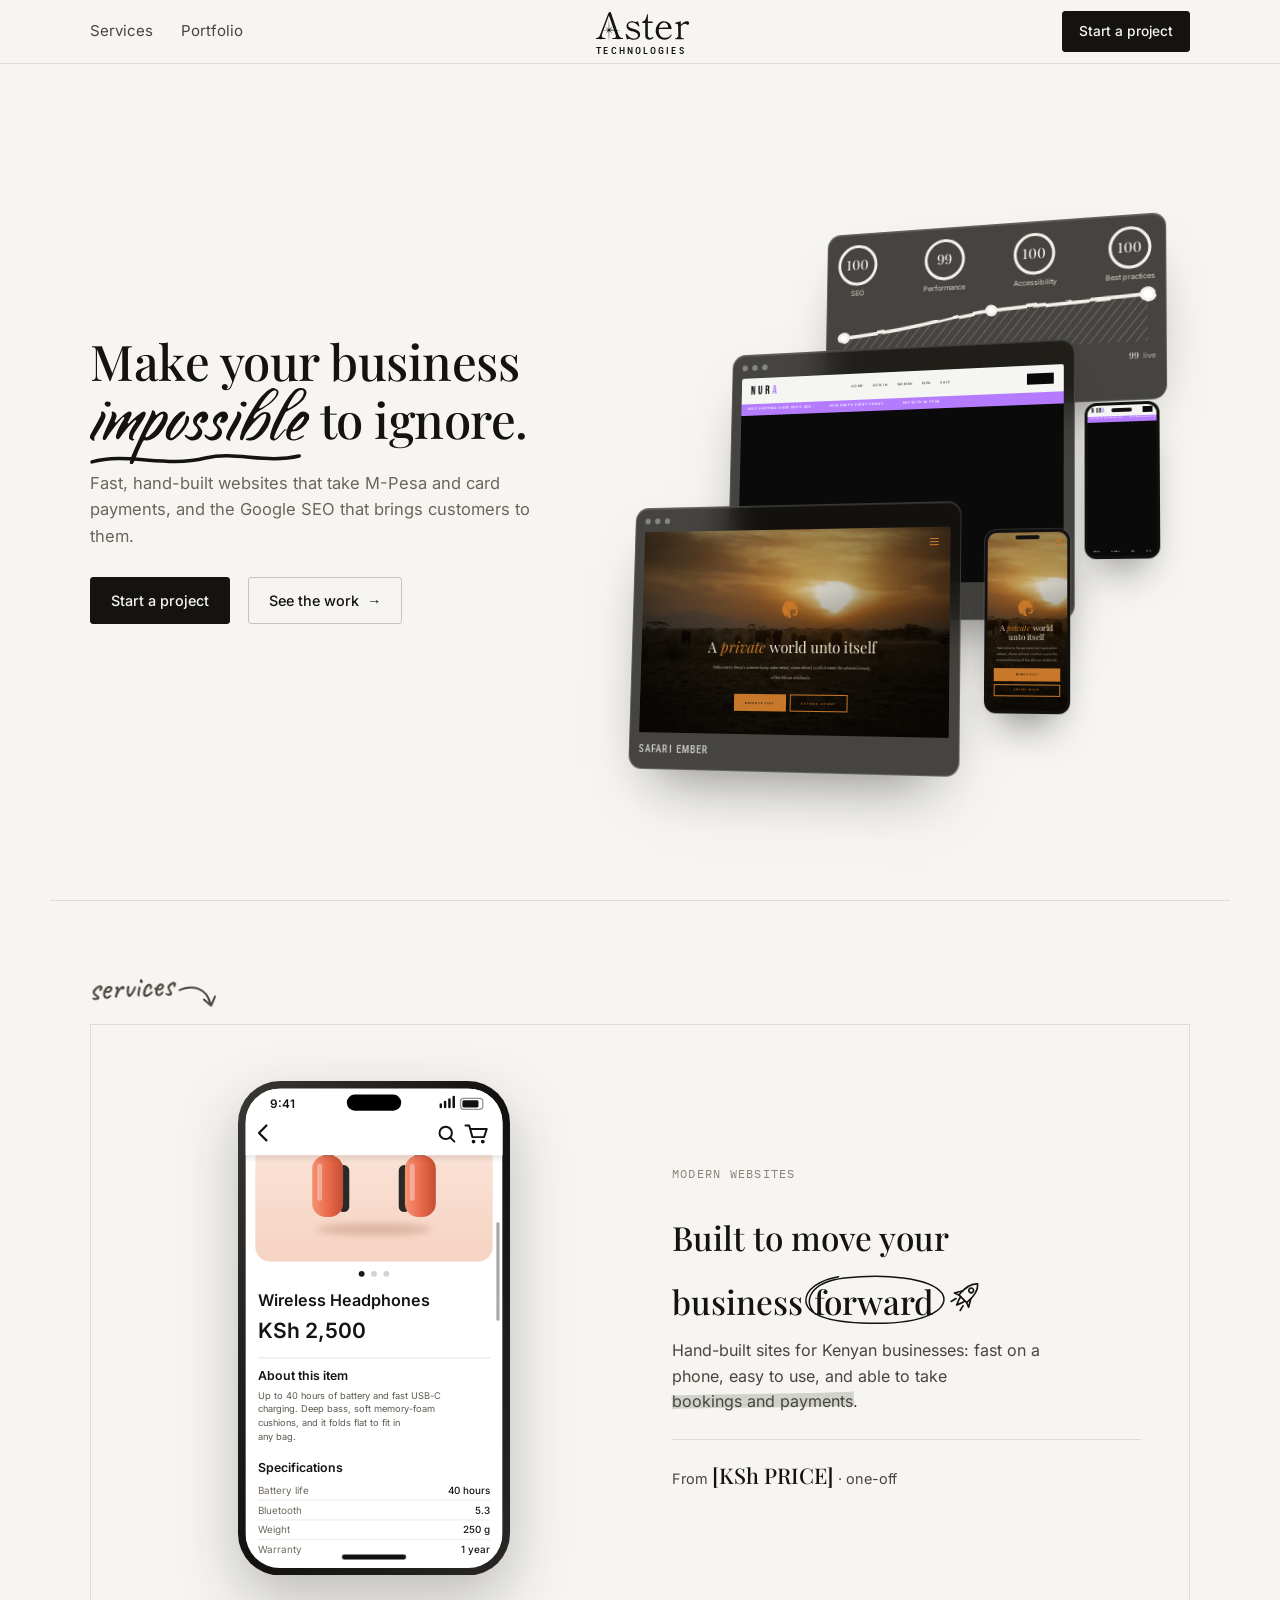
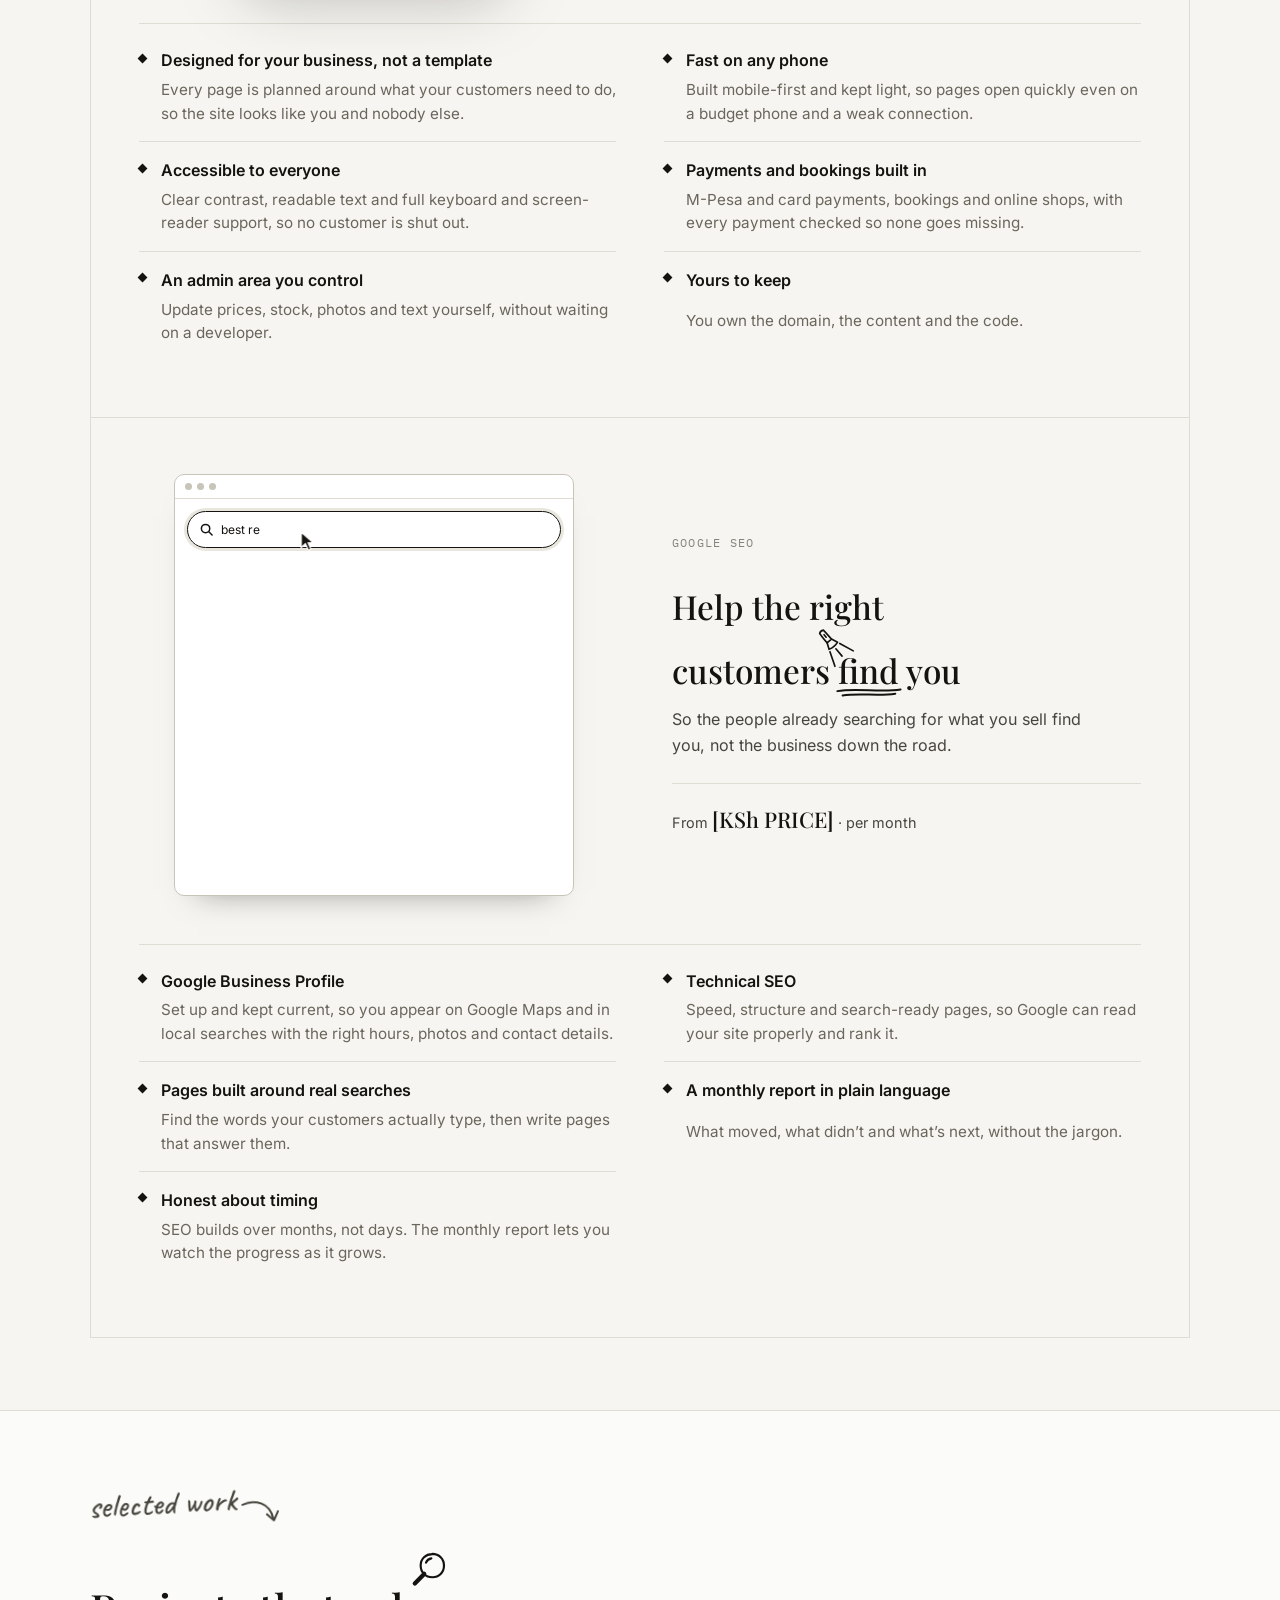
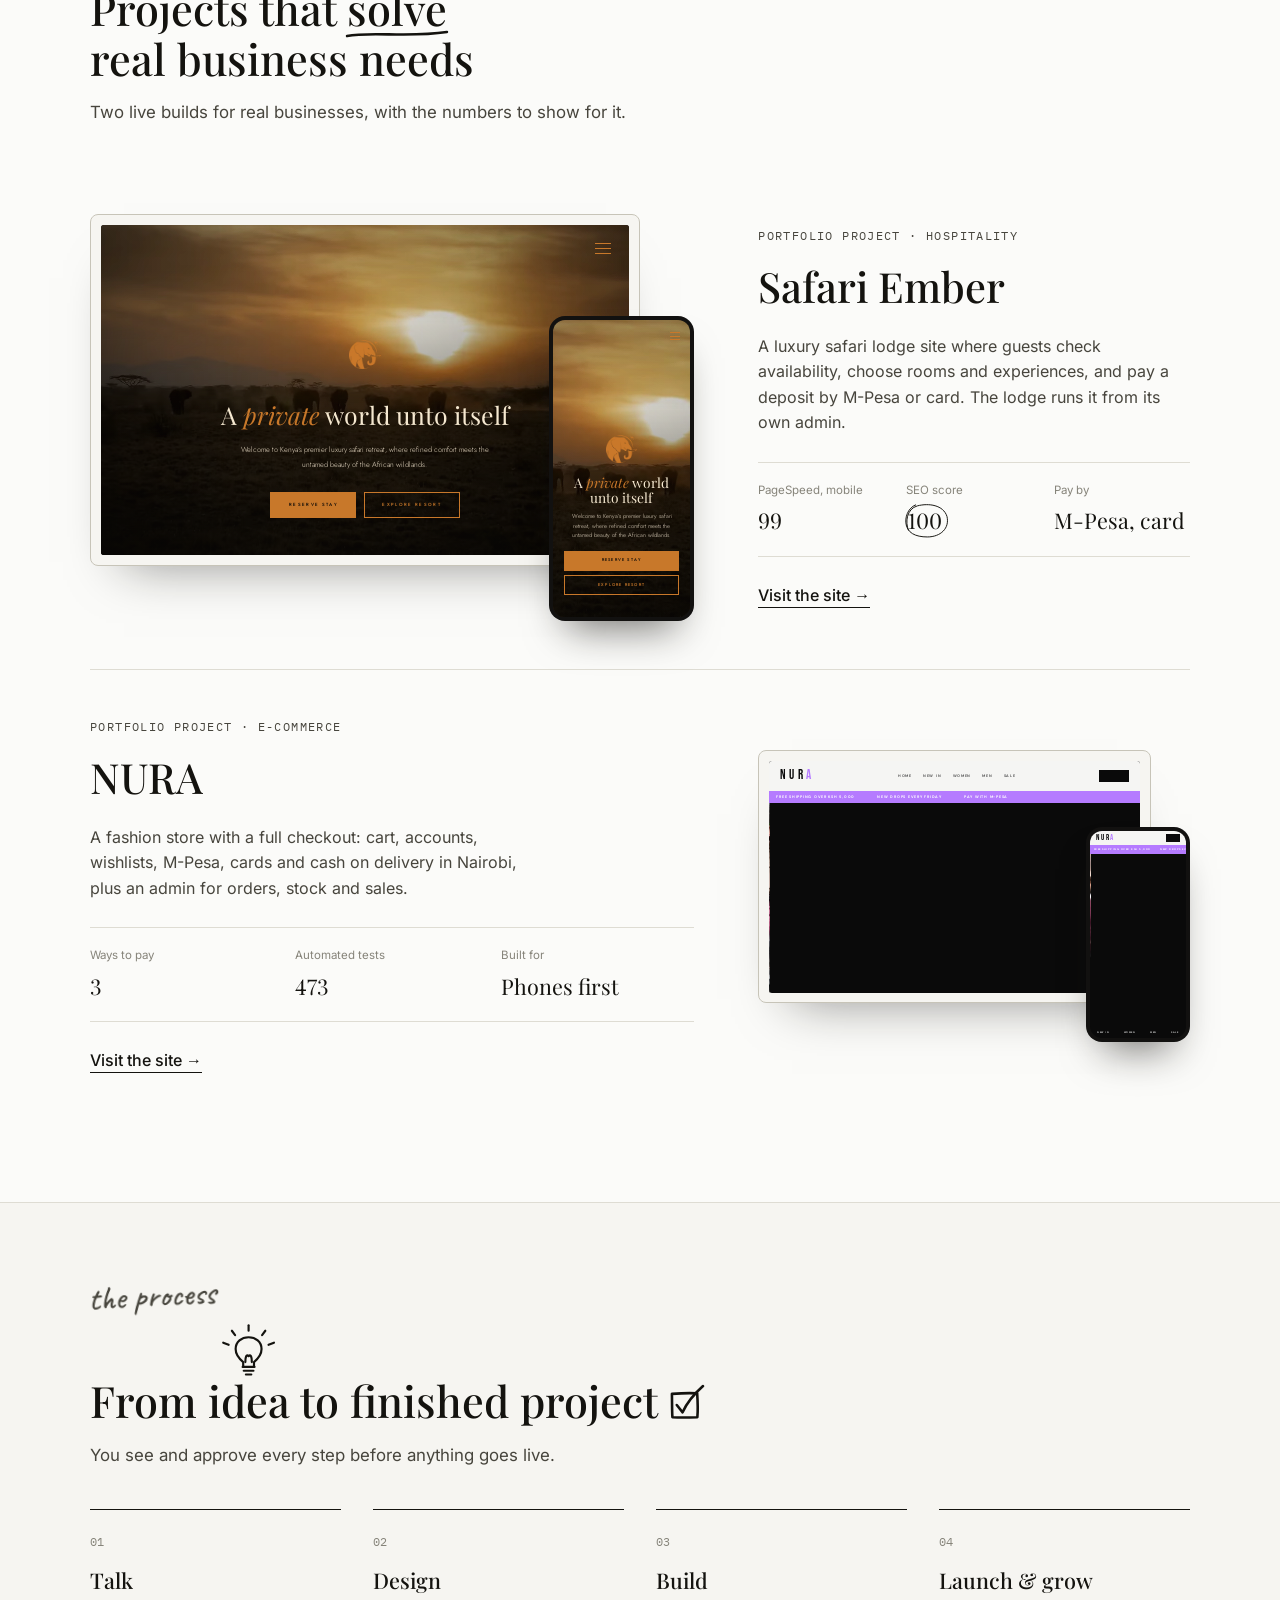
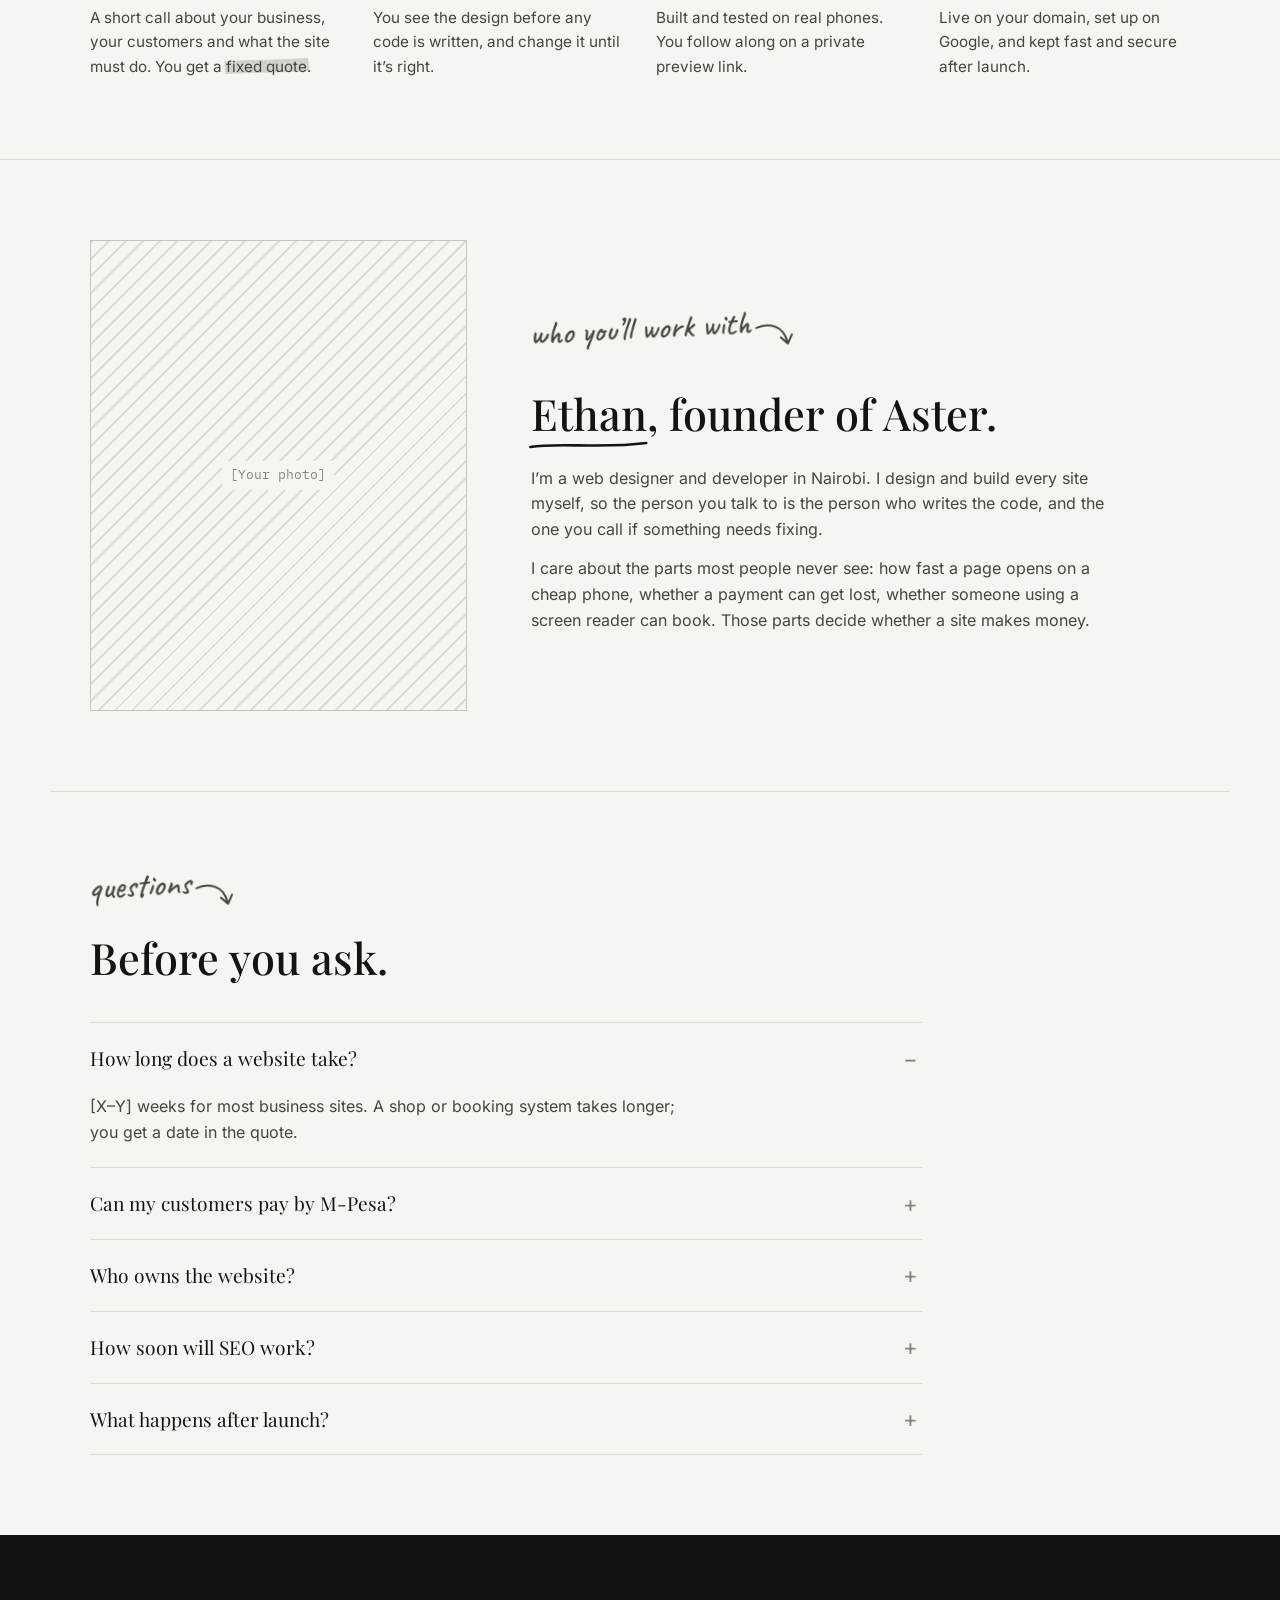
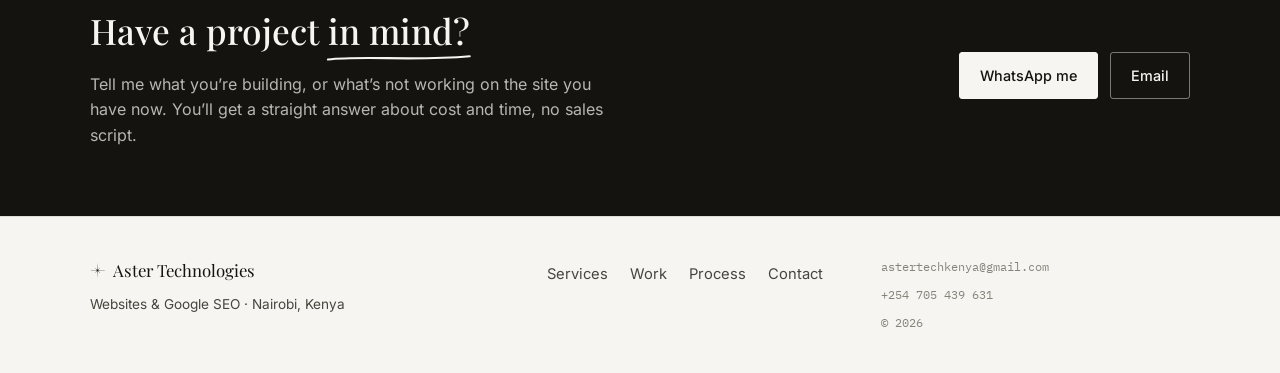
==== commit 2a6b9d5f: "Aster Technologies: new header, services demos, section notes, hand-drawn marks, hero refinements" ====
--- a/public/index.html
+++ b/public/index.html
@@ -3,8 +3,8 @@
 <head>
   <meta charset="UTF-8" />
   <meta name="viewport" content="width=device-width, initial-scale=1" />
-  <title>Aster Tech Solutions | Web Design, Development &amp; SEO in Nairobi</title>
-  <meta name="description" content="Aster Tech Solutions builds fast, accessible websites that take M-Pesa and card payments, and the SEO to get them found. Based in Nairobi, Kenya." />
+  <title>Aster Technologies | Web Design, Development &amp; SEO in Nairobi</title>
+  <meta name="description" content="Aster Technologies builds fast, accessible websites that take M-Pesa and card payments, and the SEO to get them found. Based in Nairobi, Kenya." />
   <!-- The browser bar matches the page, in light and dark mode -->
   <meta name="theme-color" content="#f6f5f1" media="(prefers-color-scheme: light)" />
   <meta name="theme-color" content="#121110" media="(prefers-color-scheme: dark)" />
@@ -22,6 +22,7 @@
   <script src="js/films.js" defer></script>
   <script src="js/scroll-theme.js" defer></script>
   <script src="js/marks.js" defer></script>
+  <script src="js/demos.js" defer></script>
 </head>
 <body>
 <!-- Reusable marks, referenced with <use> everywhere they appear. -->
@@ -65,17 +66,19 @@
 
 <header>
   <div class="wrap nav">
+    <!-- Left: the two places a visitor most wants to go -->
+    <nav class="nav-links" aria-label="Main">
+      <a href="#services"><span class="nav-word">Services<svg class="nav-scribble" viewBox="0 0 100 12" preserveAspectRatio="none" aria-hidden="true" focusable="false"><path d="M2,4.5 C20,2 48,6.5 70,3.6 C82,2.4 91,3.4 98,3" pathLength="1" /><path d="M7,9.6 C30,7.4 58,10.8 93,7.8" pathLength="1" /></svg></span></a>
+      <a href="#work"><span class="nav-word">Portfolio<svg class="nav-scribble" viewBox="0 0 100 12" preserveAspectRatio="none" aria-hidden="true" focusable="false"><path d="M2,4.5 C20,2 48,6.5 70,3.6 C82,2.4 91,3.4 98,3" pathLength="1" /><path d="M7,9.6 C30,7.4 58,10.8 93,7.8" pathLength="1" /></svg></span></a>
+    </nav>
+    <!-- Centre: the logo -->
     <a class="logo" href="#top">
       <svg class="wordmark-mark" viewBox="-9 -9 354.6 124" aria-hidden="true"><use href="#aster-wordmark" /></svg>
-      <span class="sr-only">Aster</span>
+      <span class="logo__tag" aria-hidden="true">Technologies</span>
+      <span class="sr-only">Aster Technologies</span>
     </a>
-    <nav class="nav-links">
-      <a href="#services">Services</a>
-      <a href="#work">Work</a>
-      <a href="#process">Process</a>
-      <a href="#contact">Contact</a>
-    </nav>
-    <a class="btn btn-primary" href="#contact">Start a project</a>
+    <!-- Right: the one action that matters -->
+    <a class="btn btn-primary btn--loop" href="#contact">Start a project<svg class="btn-loop" viewBox="0 0 160 56" preserveAspectRatio="none" aria-hidden="true" focusable="false"><path d="M22,50 C6,44 2,30 8,18 C16,6 50,3 82,3 C116,3 150,6 156,22 C161,38 140,52 96,53 C62,54 26,52 12,42 C4,36 4,24 14,14 C20,9 30,6 40,5" pathLength="1" /></svg></a>
   </div>
 </header>
 
@@ -267,28 +270,173 @@
     <h2 class="note services__title" id="services-h">services<span class="mark mark--note" aria-hidden="true"><svg viewBox="0 0 46 34" preserveAspectRatio="xMidYMid meet" aria-hidden="true" focusable="false"><path d="M3,8 C17,3 31,7 34,24" style="--d:0.15s" /><path d="M27.5,19 L34.5,25.5 L39,16.5" style="--d:0.6s" /></svg></span></h2>
     <div class="offer-grid">
       <article class="offer">
-        <p class="bearing">Websites</p>
-        <h3>Built to move your business <span class="mark mark--circle mark--rocket">forward<svg viewBox="0 0 100 40" preserveAspectRatio="none" aria-hidden="true" focusable="false"><path d="M10,30 C2,22 6,8 30,5 C55,2 88,4 96,16 C102,28 82,37 52,37 C26,37 6,33 4,22 C3,13 14,6 26,4" style="--d:0.00s" /></svg><svg class="mark__doodle" viewBox="0 0 40 40" preserveAspectRatio="xMidYMid meet" aria-hidden="true" focusable="false"><g transform="rotate(45 20 20)"><path d="M20,4 C26,9 27,17 26,27 L14,27 C13,17 14,9 20,4" style="--d:0.75s" /><path d="M17.4,14 A2.6,2.6 0 1,0 22.6,14 A2.6,2.6 0 1,0 17.4,14" style="--d:1.20s" /><path d="M14,20.5 L9,29 L14,27" style="--d:1.35s" /><path d="M26,20.5 L31,29 L26,27" style="--d:1.45s" /><path d="M17,27.5 C17,31 19,33 20,36.5 C21,33 23,31 23,27.5" style="--d:1.60s" /><path d="M14.5,32 L13,38" style="--d:1.75s" /><path d="M25.5,32 L27,38" style="--d:1.82s" /></g></svg></span></h3>
-        <p class="offer__lede">Hand-built sites for Kenyan businesses: fast on a phone, easy to use, and able to take <span class="mark mark--highlight">bookings and payments<svg viewBox="0 0 100 20" preserveAspectRatio="none" aria-hidden="true" focusable="false"><path d="M1,13 C28,10 66,12 99,8" style="--d:0.00s" /></svg></span>.</p>
-        <ul class="ticks">
-          <li>Designed for your business, not a template</li>
-          <li>Mobile-first and accessible, fast on any phone</li>
-          <li>M-Pesa and card payments, bookings, online shops</li>
-          <li>An admin area to update prices, stock and content yourself</li>
+        <div class="offer__intro">
+          <p class="bearing">Modern Websites</p>
+          <h3>Built to move your business <span class="mark mark--circle mark--rocket">forward<svg viewBox="0 0 100 40" preserveAspectRatio="none" aria-hidden="true" focusable="false"><path d="M10,30 C2,22 6,8 30,5 C55,2 88,4 96,16 C102,28 82,37 52,37 C26,37 6,33 4,22 C3,13 14,6 26,4" style="--d:0.00s" /></svg><svg class="mark__doodle" viewBox="0 0 40 40" preserveAspectRatio="xMidYMid meet" aria-hidden="true" focusable="false"><g transform="rotate(45 20 20)"><path d="M20,4 C26,9 27,17 26,27 L14,27 C13,17 14,9 20,4" style="--d:0.75s" /><path d="M17.4,14 A2.6,2.6 0 1,0 22.6,14 A2.6,2.6 0 1,0 17.4,14" style="--d:1.20s" /><path d="M14,20.5 L9,29 L14,27" style="--d:1.35s" /><path d="M26,20.5 L31,29 L26,27" style="--d:1.45s" /><path d="M17,27.5 C17,31 19,33 20,36.5 C21,33 23,31 23,27.5" style="--d:1.60s" /><path d="M14.5,32 L13,38" style="--d:1.75s" /><path d="M25.5,32 L27,38" style="--d:1.82s" /></g></svg></span></h3>
+          <p class="offer__lede">Hand-built sites for Kenyan businesses: fast on a phone, easy to use, and able to take <span class="mark mark--highlight">bookings and payments<svg viewBox="0 0 100 20" preserveAspectRatio="none" aria-hidden="true" focusable="false"><path d="M1,13 C28,10 66,12 99,8" style="--d:0.00s" /></svg></span>.</p>
+          <p class="offer__price">From <strong>[KSh PRICE]</strong> · one-off</p>
+        </div>
+        <!-- Demo: a shop app, as if screen-recorded on a phone. A fingertip scrolls down in two
+             swipes and taps "Pay with M-Pesa"; the phone's own M-Pesa prompt pops up, the PIN is
+             typed and sent, the M-PESA confirmation message drops in, and the order is confirmed.
+             The product is made up; the motion is js/demos.js. -->
+        <div class="demo demo-web" data-demo="web" aria-hidden="true">
+          <svg viewBox="0 0 220 400" focusable="false">
+            <defs>
+              <clipPath id="dw-screen"><rect x="6" y="6" width="208" height="388" rx="28"/></clipPath>
+              <clipPath id="dw-below-header"><rect x="0" y="60" width="220" height="380"/></clipPath>
+              <linearGradient id="dw-body" x1="0" y1="0" x2="1" y2="1"><stop offset="0" stop-color="#3a3835"/><stop offset=".5" stop-color="#121110"/><stop offset="1" stop-color="#2a2826"/></linearGradient>
+              <linearGradient id="dw-bg" x1="0" y1="0" x2="0" y2="1"><stop offset="0" stop-color="#fdeee6"/><stop offset="1" stop-color="#f6d3c2"/></linearGradient>
+              <linearGradient id="dw-cupg" x1="0" y1="0" x2="1" y2="0"><stop offset="0" stop-color="#f59273"/><stop offset=".55" stop-color="#e8684a"/><stop offset="1" stop-color="#c24e33"/></linearGradient>
+              <linearGradient id="dw-bandg" x1="0" y1="0" x2="0" y2="1"><stop offset="0" stop-color="#4a4643"/><stop offset="1" stop-color="#1b1918"/></linearGradient>
+              <linearGradient id="dw-thumb1" x1="0" y1="0" x2="0" y2="1"><stop offset="0" stop-color="#e3ecf7"/><stop offset="1" stop-color="#c6d6ec"/></linearGradient>
+              <linearGradient id="dw-thumb2" x1="0" y1="0" x2="0" y2="1"><stop offset="0" stop-color="#eef0e4"/><stop offset="1" stop-color="#d7dcc2"/></linearGradient>
+              <linearGradient id="dw-fade" x1="0" y1="0" x2="0" y2="1"><stop offset="0" stop-color="#000" stop-opacity=".09"/><stop offset="1" stop-color="#000" stop-opacity="0"/></linearGradient>
+              <filter id="dw-soft" x="-50%" y="-50%" width="200%" height="200%"><feGaussianBlur stdDeviation="3"/></filter>
+              <filter id="dw-lift" x="-20%" y="-20%" width="140%" height="160%"><feDropShadow dx="0" dy="3" stdDeviation="3" flood-color="#1a7a30" flood-opacity=".3"/></filter>
+              <filter id="dw-card" x="-20%" y="-30%" width="140%" height="160%"><feDropShadow dx="0" dy="4" stdDeviation="6" flood-opacity=".22"/></filter>
+              <filter id="dw-keysh" x="-10%" y="-10%" width="120%" height="140%"><feDropShadow dx="0" dy="1" stdDeviation=".4" flood-opacity=".25"/></filter>
+            </defs>
+            <!-- the phone body -->
+            <rect x="0" y="0" width="220" height="400" rx="34" fill="url(#dw-body)"/>
+            <g clip-path="url(#dw-screen)">
+              <rect class="dw-screen-bg" x="6" y="6" width="208" height="388"/>
+              <!-- the page: scrolls under the header -->
+              <g clip-path="url(#dw-below-header)"><g class="dw-page">
+                <rect x="14" y="66" width="192" height="160" rx="12" fill="url(#dw-bg)"/>
+                <g transform="translate(0 6)">
+                  <ellipse cx="110" cy="194" rx="46" ry="5" fill="#7a3a26" opacity=".22" filter="url(#dw-soft)"/>
+                  <path d="M69 138V122C69 76 151 76 151 122V138H143V124C143 88 77 88 77 124V138Z" fill="url(#dw-bandg)"/>
+                  <path d="M72 120C73 86 147 86 148 120" fill="none" stroke="#fff" stroke-opacity=".22" stroke-width="1.4" stroke-linecap="round"/>
+                  <rect x="81" y="142" width="9" height="38" rx="4.5" fill="#2b2826"/>
+                  <rect x="130" y="142" width="9" height="38" rx="4.5" fill="#2b2826"/>
+                  <rect x="60" y="134" width="25" height="50" rx="11" fill="url(#dw-cupg)"/>
+                  <rect x="135" y="134" width="25" height="50" rx="11" fill="url(#dw-cupg)"/>
+                  <rect x="64" y="141" width="4" height="30" rx="2" fill="#fff" opacity=".35"/>
+                  <rect x="139" y="141" width="4" height="30" rx="2" fill="#fff" opacity=".35"/>
+                </g>
+                <circle cx="100" cy="236" r="2.4" fill="#1d1b19"/><circle cx="110" cy="236" r="2.4" fill="#d6d3cc"/><circle cx="120" cy="236" r="2.4" fill="#d6d3cc"/>
+                <text class="dw-title" x="16" y="262">Wireless Headphones</text>
+                <text class="dw-price" x="16" y="288">KSh 2,500</text>
+                <path d="M16 304H204" stroke="#ece9e2" stroke-width="1"/>
+                <text class="dw-h" x="16" y="322">About this item</text>
+                <text class="dw-body" x="16" y="337">Up to 40 hours of battery and fast USB-C</text>
+                <text class="dw-body" x="16" y="348">charging. Deep bass, soft memory-foam</text>
+                <text class="dw-body" x="16" y="359">cushions, and it folds flat to fit in</text>
+                <text class="dw-body" x="16" y="370">any bag.</text>
+                <text class="dw-h" x="16" y="396">Specifications</text>
+                <text class="dw-meta" x="16" y="414">Battery life</text><text class="dw-spec" x="204" y="414" text-anchor="end">40 hours</text><path d="M16 419H204" stroke="#f0eee9" stroke-width="1"/><text class="dw-meta" x="16" y="430">Bluetooth</text><text class="dw-spec" x="204" y="430" text-anchor="end">5.3</text><path d="M16 435H204" stroke="#f0eee9" stroke-width="1"/><text class="dw-meta" x="16" y="446">Weight</text><text class="dw-spec" x="204" y="446" text-anchor="end">250 g</text><path d="M16 451H204" stroke="#f0eee9" stroke-width="1"/><text class="dw-meta" x="16" y="462">Warranty</text><text class="dw-spec" x="204" y="462" text-anchor="end">1 year</text>
+                <rect class="dw-btn" x="16" y="488" width="188" height="36" rx="10" filter="url(#dw-lift)"/>
+                <text class="dw-btn-label" x="110" y="510" text-anchor="middle">Pay with M-Pesa</text>
+                <text class="dw-btn-wait" x="110" y="510" text-anchor="middle">Waiting for payment&hellip;</text>
+                <rect x="16" y="532" width="188" height="32" rx="10" fill="#f1efea"/>
+                <text class="dw-btn2" x="110" y="552" text-anchor="middle">Add to cart</text>
+                <text class="dw-h" x="16" y="590">You may also like</text>
+                <rect x="16" y="598" width="90" height="72" rx="10" fill="url(#dw-thumb1)"/><rect x="114" y="598" width="90" height="72" rx="10" fill="url(#dw-thumb2)"/>
+              </g></g>
+              <!-- the status bar and the app's top bar stay put while the page scrolls -->
+              <rect class="dw-screen-bg" x="0" y="0" width="220" height="60"/>
+              <rect x="0" y="60" width="220" height="6" fill="url(#dw-fade)"/>
+              <text class="dw-clock" x="26" y="22">9:41</text>
+              <rect x="88" y="11" width="44" height="13" rx="6.5" fill="#000"/>
+              <path d="M164 21v-2M167.5 21v-4M171 21v-6M174.5 21v-8" stroke="#111" stroke-width="2" stroke-linecap="round"/>
+              <rect x="180" y="14" width="18" height="9" rx="2.5" fill="none" stroke="#111" stroke-opacity=".45"/><rect x="181.5" y="15.5" width="13" height="6" rx="1.2" fill="#111"/>
+              <path d="M23 36l-6 6 6 6" fill="none" stroke="#111" stroke-width="1.8" stroke-linecap="round" stroke-linejoin="round"/>
+              <circle cx="168" cy="42" r="5" fill="none" stroke="#111" stroke-width="1.6"/><path d="M171.6 45.6 175 49" stroke="#111" stroke-width="1.6" stroke-linecap="round"/>
+              <path d="M184 36h3l2.6 9.4h9.4l2.2-6.6h-13" fill="none" stroke="#111" stroke-width="1.6" stroke-linecap="round" stroke-linejoin="round"/><circle cx="190.5" cy="49" r="1.5" fill="#111"/><circle cx="198" cy="49" r="1.5" fill="#111"/>
+              <rect class="dw-scrollbar" x="209" y="66" width="2.5" height="80" rx="1.25"/>
+              <!-- the touch indicator, as a screen recording shows it, and the tap ripple -->
+              <circle class="dw-ripple" cx="0" cy="0" r="14"/>
+              <!-- the phone's M-Pesa prompt: a dim backdrop, the system pop-up, and the number pad -->
+              <rect class="dw-backdrop" x="6" y="6" width="208" height="388"/>
+              <g class="dw-prompt">
+                <rect x="20" y="118" width="180" height="128" rx="12" fill="#fff" filter="url(#dw-card)"/>
+                <text class="dw-p" x="34" y="146">Pay Ksh 2,500.00 to</text>
+                <text class="dw-p" x="34" y="159">Online Shop.</text>
+                <text class="dw-p" x="34" y="178">Enter M-PESA PIN:</text>
+                <path d="M34 204H186" stroke="#2f9e44" stroke-width="1.4"/>
+                <circle class="dw-dot" cx="40" cy="195" r="2.8"/><circle class="dw-dot" cx="50" cy="195" r="2.8"/><circle class="dw-dot" cx="60" cy="195" r="2.8"/><circle class="dw-dot" cx="70" cy="195" r="2.8"/>
+                <rect class="dw-caret" x="38" y="188" width="1.2" height="12"/>
+                <text class="dw-pbtn" x="138" y="232" text-anchor="end">CANCEL</text>
+                <text class="dw-pbtn" x="184" y="232" text-anchor="end">SEND</text>
+              </g>
+              <g class="dw-keyboard">
+                <rect x="0" y="258" width="220" height="142" fill="#e4e4e8"/>
+                <g class="dw-key" data-key="1"><rect x="12" y="266" width="60" height="26" rx="5"/><text x="42" y="283.5" text-anchor="middle">1</text></g><g class="dw-key" data-key="2"><rect x="80" y="266" width="60" height="26" rx="5"/><text x="110" y="283.5" text-anchor="middle">2</text></g><g class="dw-key" data-key="3"><rect x="148" y="266" width="60" height="26" rx="5"/><text x="178" y="283.5" text-anchor="middle">3</text></g><g class="dw-key" data-key="4"><rect x="12" y="296" width="60" height="26" rx="5"/><text x="42" y="313.5" text-anchor="middle">4</text></g><g class="dw-key" data-key="5"><rect x="80" y="296" width="60" height="26" rx="5"/><text x="110" y="313.5" text-anchor="middle">5</text></g><g class="dw-key" data-key="6"><rect x="148" y="296" width="60" height="26" rx="5"/><text x="178" y="313.5" text-anchor="middle">6</text></g><g class="dw-key" data-key="7"><rect x="12" y="326" width="60" height="26" rx="5"/><text x="42" y="343.5" text-anchor="middle">7</text></g><g class="dw-key" data-key="8"><rect x="80" y="326" width="60" height="26" rx="5"/><text x="110" y="343.5" text-anchor="middle">8</text></g><g class="dw-key" data-key="9"><rect x="148" y="326" width="60" height="26" rx="5"/><text x="178" y="343.5" text-anchor="middle">9</text></g><g class="dw-key" data-key="⌫"><rect x="12" y="356" width="60" height="26" rx="5"/><text x="42" y="373.5" text-anchor="middle">⌫</text></g><g class="dw-key" data-key="0"><rect x="80" y="356" width="60" height="26" rx="5"/><text x="110" y="373.5" text-anchor="middle">0</text></g><g class="dw-key" data-key="↵"><rect x="148" y="356" width="60" height="26" rx="5"/><text x="178" y="373.5" text-anchor="middle">↵</text></g>
+              </g>
+              <!-- the M-PESA confirmation message, dropping in from the top -->
+              <g class="dw-note">
+                <rect x="12" y="10" width="196" height="50" rx="14" fill="#fff" filter="url(#dw-card)"/>
+                <circle cx="31" cy="35" r="10" fill="#2f9e44"/>
+                <path d="M25.5 31.5h11v7h-6.5l-3 2.5v-2.5h-1.5Z" fill="#fff"/>
+                <text class="dw-note-t" x="48" y="27">M-PESA</text><text class="dw-meta" x="196" y="27" text-anchor="end">now</text>
+                <text class="dw-note-b" x="48" y="39">Confirmed. Ksh2,500.00 paid to</text>
+                <text class="dw-note-b" x="48" y="50">Online Shop. Thank you.</text>
+              </g>
+              <!-- the shop confirms the order -->
+              <g class="dw-done">
+                <rect x="6" y="252" width="208" height="160" rx="20" fill="#fff" filter="url(#dw-card)"/>
+                <rect x="96" y="259" width="28" height="4" rx="2" fill="#d9d6cf"/>
+                <circle class="dw-check-bg" cx="110" cy="298" r="20"/>
+                <path class="dw-check" d="M100.5 298.5l6.5 6.5L120 292" pathLength="1"/>
+                <text class="dw-ok" x="110" y="340" text-anchor="middle">Payment received</text>
+                <text class="dw-meta" x="110" y="354" text-anchor="middle">Your order is confirmed</text>
+              </g>
+              <g class="dw-finger"><circle r="11"/></g>
+              <rect x="84" y="383" width="52" height="4" rx="2" fill="#111"/>
+            </g>
+          </svg>
+        </div>
+        <ul class="offer__details">
+          <li><strong>Designed for your business, not a template</strong><span>Every page is planned around what your customers need to do, so the site looks like you and nobody else.</span></li>
+          <li><strong>Fast on any phone</strong><span>Built mobile-first and kept light, so pages open quickly even on a budget phone and a weak connection.</span></li>
+          <li><strong>Accessible to everyone</strong><span>Clear contrast, readable text and full keyboard and screen-reader support, so no customer is shut out.</span></li>
+          <li><strong>Payments and bookings built in</strong><span>M-Pesa and card payments, bookings and online shops, with every payment checked so none goes missing.</span></li>
+          <li><strong>An admin area you control</strong><span>Update prices, stock, photos and text yourself, without waiting on a developer.</span></li>
+          <li><strong>Yours to keep</strong><span>You own the domain, the content and the code.</span></li>
         </ul>
-        <p class="offer__price">From <strong>[KSh PRICE]</strong> · one-off</p>
       </article>
       <article class="offer">
-        <p class="bearing">Google SEO</p>
-        <h3>Help the right customers <span class="mark mark--double mark--torch">find<svg viewBox="0 0 100 14" preserveAspectRatio="none" aria-hidden="true" focusable="false"><path d="M2,6 C30,2 70,8 98,4" style="--d:0.00s" /><path d="M10,11 C35,8 65,12 90,9" style="--d:0.45s" /></svg><svg class="mark__doodle" viewBox="0 0 50 30" preserveAspectRatio="xMidYMid meet" aria-hidden="true" focusable="false"><g transform="rotate(50 22 16)"><path d="M2,11 C7,10.5 13,10.6 17,10.4 L17.2,17.6 C13,17.8 7,17.6 2.2,17.2 C1,15.6 1,12.8 2,11" style="--d:1.25s" /><path d="M17,10.4 L25,7 C26.2,10.5 26.2,17.5 25,21 L17.2,17.6" style="--d:1.60s" /><path d="M7,14 L11,14" style="--d:1.85s" /><path d="M28,6 L46,-1" style="--d:1.95s" /><path d="M28,22 L46,29" style="--d:2.05s" /><path d="M30,14 L42,14" style="--d:2.15s" /></g></svg></span> you</h3>
-        <p class="offer__lede">So the people already searching for what you sell find you, not the business down the road.</p>
-        <ul class="ticks">
-          <li>Google Business Profile set up and kept current</li>
-          <li>Technical SEO: speed, structure, search-ready pages</li>
-          <li>Pages written around what your customers actually search</li>
-          <li>A monthly report in plain language: what moved, what&rsquo;s next</li>
+        <div class="offer__intro">
+          <p class="bearing">Google SEO</p>
+          <h3>Help the right customers <span class="mark mark--double mark--torch">find<svg viewBox="0 0 100 14" preserveAspectRatio="none" aria-hidden="true" focusable="false"><path d="M2,6 C30,2 70,8 98,4" style="--d:0.00s" /><path d="M10,11 C35,8 65,12 90,9" style="--d:0.45s" /></svg><svg class="mark__doodle" viewBox="0 0 50 30" preserveAspectRatio="xMidYMid meet" aria-hidden="true" focusable="false"><g transform="rotate(50 22 16)"><path d="M2,11 C7,10.5 13,10.6 17,10.4 L17.2,17.6 C13,17.8 7,17.6 2.2,17.2 C1,15.6 1,12.8 2,11" style="--d:1.25s" /><path d="M17,10.4 L25,7 C26.2,10.5 26.2,17.5 25,21 L17.2,17.6" style="--d:1.60s" /><path d="M7,14 L11,14" style="--d:1.85s" /><path d="M28,6 L46,-1" style="--d:1.95s" /><path d="M28,22 L46,29" style="--d:2.05s" /><path d="M30,14 L42,14" style="--d:2.15s" /></g></svg></span> you</h3>
+          <p class="offer__lede">So the people already searching for what you sell find you, not the business down the road.</p>
+          <p class="offer__price">From <strong>[KSh PRICE]</strong> · per month</p>
+        </div>
+        <!-- Demo: a search typed in, then "Your business" climbs to the top (js/demos.js) -->
+        <div class="demo demo-seo" data-demo="seo" aria-hidden="true">
+          <div class="sd-browser">
+            <div class="sd-bar"><i></i><i></i><i></i><span class="sd-time"></span></div>
+              <span class="sd-load"></span>
+              <svg class="sd-cursor" viewBox="0 0 14 20" width="14" height="20"><path d="M1 1v15.5l4.2-4 3 6.6 2.6-1.2-3-6.4H13Z"/></svg>
+            <div class="sd-search">
+              <svg viewBox="0 0 14 14" width="13" height="13"><circle cx="6" cy="6" r="4.5"/><path d="M9.5 9.5 13 13"/></svg>
+              <span class="sd-query" data-text="best restaurant in Westlands"></span><span class="sd-caret"></span>
+            </div>
+            <div class="sd-results">
+                <div class="sd-row" style="--pos:1"><div class="sd-site"><i class="sd-fav"></i><span class="sd-sitebars"><b style="width:46%"></b><b style="width:70%"></b></span></div><span class="sd-t" style="width:78%"></span><span class="sd-d" style="width:64%"></span></div>
+                <div class="sd-row" style="--pos:2"><div class="sd-site"><i class="sd-fav"></i><span class="sd-sitebars"><b style="width:46%"></b><b style="width:70%"></b></span></div><span class="sd-t" style="width:62%"></span><span class="sd-d" style="width:80%"></span></div>
+                <div class="sd-row" style="--pos:3"><div class="sd-site"><i class="sd-fav"></i><span class="sd-sitebars"><b style="width:46%"></b><b style="width:70%"></b></span></div><span class="sd-t" style="width:84%"></span><span class="sd-d" style="width:52%"></span></div>
+                <div class="sd-row sd-you" style="--pos:4">
+                  <div class="sd-site">
+                    <i class="sd-fav sd-fav--you">Y</i>
+                    <span><span class="sd-sitename">Your Business</span><span class="sd-url">https://yourbusiness.co.ke &rsaquo; menu</span></span>
+                  </div>
+                  <span class="sd-rank">#4</span>
+                  <svg class="sd-pin" viewBox="0 0 22 30" width="16" height="22"><path d="M11 28C11 28 3 17 3 11a8 8 0 0 1 16 0c0 6-8 17-8 17Z"/><circle cx="11" cy="11" r="3"/></svg>
+                  <p class="sd-title">Your Business | Westlands Restaurant &amp; Grill</p>
+                  <p class="sd-snippet"><b>Nyama choma, Swahili dishes and cocktails</b>, in the heart of Westlands. Book a table online.</p>
+                </div>
+              </div>
+          </div>
+        </div>
+        <ul class="offer__details">
+          <li><strong>Google Business Profile</strong><span>Set up and kept current, so you appear on Google Maps and in local searches with the right hours, photos and contact details.</span></li>
+          <li><strong>Technical SEO</strong><span>Speed, structure and search-ready pages, so Google can read your site properly and rank it.</span></li>
+          <li><strong>Pages built around real searches</strong><span>Find the words your customers actually type, then write pages that answer them.</span></li>
+          <li><strong>A monthly report in plain language</strong><span>What moved, what didn&rsquo;t and what&rsquo;s next, without the jargon.</span></li>
+          <li><strong>Honest about timing</strong><span>SEO builds over months, not days. The monthly report lets you watch the progress as it grows.</span></li>
         </ul>
-        <p class="offer__price">From <strong>[KSh PRICE]</strong> · per month</p>
       </article>
     </div>
   </section>
@@ -492,7 +640,7 @@
     <div>
       <span class="foot-mark">
         <svg class="star-svg" viewBox="0 0 100 100" aria-hidden="true"><use href="#aster-star" /></svg>
-        Aster Tech Solutions
+        Aster Technologies
       </span>
       <p class="foot-tag">Websites &amp; Google SEO · Nairobi, Kenya</p>
     </div>
--- a/public/css/styles.css
+++ b/public/css/styles.css
@@ -1,4 +1,4 @@
-/* Aster Tech Solutions: the site's styles.
+/* Aster Technologies: the site's styles.
    Fonts first (self-hosted from /fonts: no third-party requests), then the design tokens,
    then each part of the page in reading order. */
 
@@ -192,35 +192,102 @@
 :root { --header-h: 64px; }
 /* Links to #sections land below the header, not hidden under it */
 html { scroll-padding-top: var(--header-h); }
+/* Three columns: menu on the left, logo dead centre, the project button on the right.
+   The outer columns are equal (1fr each), so the logo is centred on the page, not just
+   between whatever sits beside it. */
 .nav {
+  display: grid;
+  grid-template-columns: minmax(0, 1fr) auto minmax(0, 1fr);   /* minmax(0,…): the button can't widen its side and push the logo off centre */
+  align-items: center;
+  gap: 16px;
+  min-height: calc(var(--header-h) - 1px);   /* slimmer than before (88px); -1px for the border below it */
+  padding-block: 7px;              /* the logo and its tagline just fit in 64px */
+}
+.nav .btn { justify-self: end; }
+header .btn { padding: 8px 16px; font-size: 0.86rem; }   /* the header's button, a size down to suit the slimmer bar */
+/* Phones: a tighter bar, so the logo can sit truly centred between the links and the button */
+@media (max-width: 479px) {
+  .nav { gap: 8px; }
+  header .btn { padding: 8px 12px; font-size: 0.8rem; }
+  header .logo .wordmark-mark { height: 1.55rem; }
+  header .logo .logo__tag { font-size: 0.43rem; }   /* 28% of the 1.55rem wordmark, as on desktop */   /* "header" outranks the base size set just below */
+}
+.logo {
+  display: inline-flex;
+  flex-direction: column;          /* the wordmark, and its line underneath */
+  align-items: center;
+  text-decoration: none;
+  color: var(--ink);
+}
+/* "TECHNOLOGIES" under the wordmark, in the proportions of the original logo (the old hero
+   wordmark, which matched the actual logo file): Roboto Condensed capitals, letter-spacing
+   0.22em, a size 28% of the wordmark's height, and a gap of half its own size above it. */
+.logo__tag {
+  margin-top: 0.5em;              /* was 0.18em: the original's gap */
+  font-family: var(--font-condensed);
+  font-weight: 500;
+  font-size: 0.6rem;
+  line-height: 1;
+  text-transform: uppercase;
+  letter-spacing: 0.22em;          /* the original's spacing (was 0.32em) */
+  text-indent: 0.22em;             /* re-centres it: letter-spacing adds space after the last letter too */
+}
+.logo .wordmark-mark {
+  height: 2.15rem; /* bigger again (was 1.75rem), now that it shares the bar with only two links; 1.6rem, rescaled for the viewBox's new 24-unit margin so the letters read the same size as before */
+}
+
+/* The two links, on the left: quiet text that darkens on hover, while a quick scribbled
+   double underline is drawn under the word (and wiped back when you leave).
+   The scribble's SVG is sized close to its viewBox's own proportions (100 x 12), so the
+   stretch to each word's width is nearly even and the pen line keeps its weight. */
+.nav-links {
+  justify-self: start;
   display: flex;
   align-items: center;
-  justify-content: space-between;
-  gap: 24px;
-  min-height: calc(var(--header-h) - 1px);   /* slimmer than before (88px); -1px for the border below it */
-  padding-block: 8px;
-}
-header .btn { padding: 8px 16px; font-size: 0.86rem; }   /* the header's button, a size down to suit the slimmer bar */
-.logo {
-  display: inline-flex;
-  align-items: center;
+  gap: 28px;
+  font-size: 0.94rem;
+}
+.nav-links a {
   text-decoration: none;
-}
-.logo .wordmark-mark {
-  height: 1.75rem; /* a touch smaller for the slimmer header (was 1.98rem); 1.6rem, rescaled for the viewBox's new 24-unit margin so the letters read the same size as before */
-}
-
-.nav-links {
-  display: none;
-  align-items: center;
-  gap: 32px;
-  font-size: 0.94rem;
-}
-.nav-links a { text-decoration: none; color: var(--ink-soft); }
-.nav-links a:hover { color: var(--ink); }
-
-@media (min-width: 720px) {
-  .nav-links { display: flex; }
+  color: var(--ink-soft);
+  padding-block: 10px;             /* a taller tap target than the text alone */
+  transition: color 0.2s ease;
+}
+.nav-word { position: relative; display: inline-block; }
+.nav-scribble {
+  position: absolute;
+  left: -4%; top: 100%;
+  width: 108%; height: 0.5em;
+  max-width: none;
+  overflow: visible;
+  pointer-events: none;
+}
+.nav-scribble path {
+  fill: none;
+  stroke: var(--ink);
+  stroke-width: 2.2;
+  stroke-linecap: butt;            /* flat ends: a round cap leaves a dot where the dash is parked */
+  stroke-dasharray: 1;             /* pathLength="1": one dash the length of the line... */
+  stroke-dashoffset: 1;            /* ...pushed off its start */
+  opacity: 0;
+  transition: stroke-dashoffset 0.25s cubic-bezier(0.65, 0, 0.35, 1), opacity 0s 0.25s;   /* leaving: wipe back */
+}
+.nav-links a:hover, .nav-links a:focus-visible { color: var(--ink); }
+.nav-links a:hover .nav-scribble path,
+.nav-links a:focus-visible .nav-scribble path {
+  stroke-dashoffset: 0; opacity: 1;
+  transition: stroke-dashoffset 0.3s cubic-bezier(0.65, 0, 0.35, 1), opacity 0s;
+}
+.nav-links a:hover .nav-scribble path:nth-child(2),
+.nav-links a:focus-visible .nav-scribble path:nth-child(2) {   /* the second stroke follows the first */
+  transition: stroke-dashoffset 0.3s 0.18s cubic-bezier(0.65, 0, 0.35, 1), opacity 0s 0.2s;   /* shown only once its turn comes: no stray pen dot */
+}
+.nav-links a:focus-visible { outline: 2px solid var(--ink); outline-offset: 2px; }
+@media (prefers-reduced-motion: reduce) {
+  .nav-links a, .nav-scribble path { transition: none !important; }
+}
+@media (max-width: 479px) {
+  header .nav-links { gap: 10px; font-size: 0.78rem; }   /* phones: a size down so the bar fits */
 }
 
 .btn {
--- a/public/css/sections.css
+++ b/public/css/sections.css
@@ -11,11 +11,25 @@
 .services { border-top: 1px solid var(--line); padding-block: 72px; }
 /* See-through, so the background lights show behind the offers: the divider between them is a border, not the grid's background */
 .offer-grid { display: grid; border: 1px solid var(--line); }
+/* One offer after another, each the full width, so there's room to explain it: on wide
+   screens the pitch sits on the left and what's included on the right. */
 .offer + .offer { border-top: 1px solid var(--line); }
-@media (min-width: 780px) { .offer + .offer { border-top: 0; border-left: 1px solid var(--line); } }
-@media (min-width: 780px) { .offer-grid { grid-template-columns: 1fr 1fr; } }
-.offer { padding: 36px 28px; display: flex; flex-direction: column; gap: 16px; }
-@media (min-width: 780px) { .offer { padding: 44px 40px; } }
+.offer { padding: 36px 28px; display: grid; gap: 32px; }
+.offer__intro { display: flex; flex-direction: column; gap: 16px; }
+@media (min-width: 900px) {
+  .offer { grid-template-columns: minmax(0, 1fr) minmax(0, 1fr); gap: 48px 64px; padding: 56px 48px; align-items: center; }
+  .offer .demo { grid-column: 1; grid-row: 1; }      /* the picture on the left... */
+  .offer__intro { grid-column: 2; grid-row: 1; }     /* ...the words on the right */
+  .offer__details { grid-column: 1 / -1; grid-template-columns: 1fr 1fr; column-gap: 48px; }   /* the list runs across both columns, two by two */
+  .offer__details li:nth-child(-n+2) { border-top: 0; }
+}
+/* What's included: each point named, then a sentence on what it means for the customer */
+.offer__details { list-style: none; margin: 0; padding: 8px 0 0; display: grid; border-top: 1px solid var(--line); }
+.offer__details li { display: grid; gap: 4px; padding: 16px 0 16px 22px; position: relative; border-top: 1px solid var(--line); }
+.offer__details li::before { content: ""; position: absolute; left: 0; top: 1.4em; width: 7px; height: 7px; background: var(--ink); transform: rotate(45deg); }
+.offer__details li:first-child { border-top: 0; }   /* the list has its own line above it */
+.offer__details strong { font-weight: 600; font-size: 1rem; color: var(--ink); }
+.offer__details span { color: var(--stone); font-size: 0.95rem; line-height: 1.55; }
 .offer h3 { font-size: clamp(1.7rem, 2.6vw, 2.1rem); font-weight: 500; line-height: 1.2; }
 /* The services opening: just the label, then the two offers carry the headlines.
    The headings leave room above for the drawings on "forward" and "find". */
@@ -25,7 +39,7 @@
 .ticks { display: grid; gap: 10px; margin-top: 4px; }
 .ticks li { position: relative; padding-left: 20px; font-size: 0.95rem; }
 .ticks li::before { content: ""; position: absolute; left: 0; top: 0.55em; width: 7px; height: 7px; background: var(--ink); transform: rotate(45deg); }
-.offer__price { margin-top: auto; padding-top: 18px; border-top: 1px solid var(--line); font-size: 0.9rem; color: var(--ink-soft); }
+.offer__price { margin-top: 8px; padding-top: 18px; border-top: 1px solid var(--line); font-size: 0.9rem; color: var(--ink-soft); }
 .offer__price strong { font-family: var(--font-display); font-size: 1.35rem; font-weight: 500; color: var(--ink); }
 
 /* ---------- Work: each case = the site on laptop + phone, then the facts ---------- */
@@ -126,3 +140,134 @@
 
 /* The line under a heading: says plainly what the section shows */
 .section-sub { color: var(--ink-soft); font-size: 1.05rem; line-height: 1.6; max-width: 36rem; margin-top: 16px; }
+
+/* ---------- The two service demos: small drawn animations under each price ----------
+   Each plays once, the first time it's scrolled into view (js/demos.js adds .is-playing),
+   then rests on its last frame. Ink on paper like the rest of the page; decoration only
+   (aria-hidden), since the words beside them already say the same thing. */
+.demo { width: 100%; max-width: 360px; justify-self: center; }   /* centred in its column, and on phones under the price */
+
+/* -- Google SEO: a search is typed, then "Your business" climbs to first -- */
+.demo-seo { max-width: 400px; font-size: 12px; --row: 6.6em; }   /* compact rows: the whole window fits a laptop screen */
+.sd-browser { border: 1px solid var(--line-strong); border-radius: 10px; background: var(--paper-raised); box-shadow: 0 18px 30px -24px rgba(20, 19, 15, 0.5); overflow: hidden; }
+.sd-bar { display: flex; gap: 5px; padding: 8px 10px; border-bottom: 1px solid var(--line); }
+.sd-bar i { width: 7px; height: 7px; border-radius: 50%; background: var(--line-strong); }
+.sd-search { display: flex; align-items: center; gap: 8px; margin: 12px; padding: 8px 12px; border: 1px solid var(--line-strong); border-radius: 20px; min-height: 2.9em; }
+.sd-search svg { flex: none; fill: none; stroke: var(--ink); stroke-width: 1.6; stroke-linecap: round; }
+.sd-query { white-space: nowrap; }
+.sd-caret { display: inline-block; width: 1.5px; height: 1.1em; margin-left: -6px; background: var(--ink); opacity: 0; }
+.demo-seo.is-typing .sd-caret { animation: sd-blink 0.9s steps(1) infinite; }
+@keyframes sd-blink { 0%, 49% { opacity: 1; } 50%, 100% { opacity: 0; } }
+
+/* The results, laid out like a real search result: the site's icon and name, its address,
+   then the page title as a link, then a two-line description. Four rows stacked by --pos
+   (1 = top); the climb is --pos changing, with "top" transitioning so the rows slide past. */
+.sd-results { position: relative; height: calc(var(--row) * 4 + 6px); margin: 0 12px 12px; }
+.sd-row {
+  position: absolute; left: 0; right: 0;
+  top: calc((var(--pos) - 1) * var(--row));
+  height: calc(var(--row) - 6px);
+  padding: 8px 10px; border-radius: 8px;
+  display: flex; flex-direction: column; gap: 5px;
+  background: var(--paper-raised);
+  opacity: 0; transform: translateY(6px);
+  transition: top 0.45s cubic-bezier(0.65, 0, 0.35, 1), opacity 0.35s ease, transform 0.35s ease;
+}
+.sd-row:nth-child(2) { transition-delay: 0s, 0.08s, 0.08s; }
+.sd-row:nth-child(3) { transition-delay: 0s, 0.16s, 0.16s; }
+.sd-row:nth-child(4) { transition-delay: 0s, 0.24s, 0.24s; }
+.demo-seo.has-results .sd-row { opacity: 1; transform: none; }
+.sd-site { display: flex; align-items: center; gap: 8px; flex: none; }
+.sd-fav { flex: none; width: 20px; height: 20px; border-radius: 50%; background: #e4e1d8; }
+.sd-sitebars { flex: 1; display: grid; gap: 4px; }
+.sd-sitebars b, .sd-t, .sd-d { display: block; border-radius: 4px; flex: none; }
+.sd-sitebars b { height: 5px; background: #e4e1d8; }
+.sd-t { height: 9px; background: #cfcbbf; margin-top: 2px; }
+.sd-d { height: 5px; width: 92%; background: #ebe8e0; }
+/* Your result: real text, a ring round it, a counter, and the pin once it's first */
+.sd-you { z-index: 2; outline: 1.5px solid var(--ink); gap: 3px; }
+.sd-you > * { flex: none; }
+.sd-fav--you { display: grid; place-items: center; background: var(--ink); color: var(--paper); font: 600 10px/1 var(--font-body); font-style: normal; }
+.sd-site > span:not(.sd-sitebars) { display: grid; line-height: 1.25; min-width: 0; }
+.sd-sitename { font-size: 11px; color: var(--ink); }
+.sd-url { font-size: 9.5px; color: var(--stone); white-space: nowrap; overflow: hidden; text-overflow: ellipsis; padding-right: 64px; }
+.sd-title { font-size: 14px; line-height: 1.3; color: #2b4fb3; white-space: nowrap; overflow: hidden; text-overflow: ellipsis; }   /* a link's blue: reads instantly as a search result */
+.sd-snippet { font-size: 10px; line-height: 1.45; color: var(--ink-soft); display: -webkit-box; -webkit-line-clamp: 1; -webkit-box-orient: vertical; overflow: hidden; }
+.sd-snippet b { font-weight: 600; color: var(--ink); }
+.sd-rank { position: absolute; right: 8px; top: 9px; padding: 2px 7px; border-radius: 10px; background: var(--ink); color: var(--paper); font-size: 9px; font-weight: 600; }
+.sd-pin { position: absolute; right: 44px; top: 7px; fill: none; stroke: var(--ink); stroke-width: 1.6; opacity: 0; transform: translateY(-10px); transition: opacity 0.3s ease, transform 0.4s cubic-bezier(0.34, 1.56, 0.64, 1); }
+.demo-seo.is-pinned .sd-pin { opacity: 1; transform: none; }
+
+/* -- Modern Websites: a shop app on a phone, styled like a real screen recording. A touch
+   indicator scrolls the page in two swipes and taps "Pay with M-Pesa"; the phone's own
+   M-Pesa prompt pops up over a dimmed screen with the number pad, the PIN is typed and sent,
+   the M-PESA confirmation message drops in from the top, and the shop confirms the order.
+   Motion: js/demos.js. The product is made up. -- */
+.demo-web { max-width: 272px;   /* wide enough for the app's text to read comfortably */
+  --dw-green: #2f9e44; filter: drop-shadow(0 24px 30px rgba(20, 19, 15, 0.25)); }
+.demo-web svg { display: block; width: 100%; height: auto; }
+.demo-web text { font-family: var(--font-body); fill: #141414; }
+.dw-screen-bg { fill: #fff; }
+.dw-clock { font-size: 9.5px; font-weight: 600; }
+.dw-title { font-size: 13px; font-weight: 600; }
+.dw-price { font-size: 17px; font-weight: 700; }
+.dw-meta { font-size: 8px; fill: #6f6a60 !important; }
+.dw-spec { font-size: 8px; font-weight: 500; }
+.dw-h { font-size: 10px; font-weight: 600; }
+.dw-body { font-size: 7.5px; fill: #5d594f !important; }
+.dw-btn { fill: var(--dw-green); transition: fill 0.15s ease; }
+.demo-web.is-pressed .dw-btn { fill: #22803a; }
+.demo-web.is-waiting .dw-btn { fill: #8cc79a; }
+.dw-btn-label, .dw-btn-wait { font-size: 11.5px; font-weight: 600; fill: #fff !important; transition: opacity 0.2s ease; }
+.dw-btn-wait { opacity: 0; font-size: 10.5px; }
+.demo-web.is-waiting .dw-btn-label { opacity: 0; }
+.demo-web.is-waiting .dw-btn-wait { opacity: 1; }
+.dw-btn2 { font-size: 10.5px; font-weight: 500; }
+.dw-scrollbar { fill: #000; opacity: 0; }
+/* The touch indicator a phone's screen recorder draws: a soft grey disc with a white rim */
+.dw-finger circle { fill: #8a8780; fill-opacity: 0.45; stroke: #fff; stroke-opacity: 0.9; stroke-width: 1.5; }
+.dw-finger, .dw-ripple { opacity: 0; }
+.dw-ripple { fill: #fff; }
+.dw-backdrop { fill: #000; opacity: 0; transition: opacity 0.25s ease; }
+.demo-web.is-prompt .dw-backdrop { opacity: 0.45; }
+/* The phone's M-Pesa prompt: a plain system pop-up, as the SIM menu shows it */
+.dw-prompt { opacity: 0; transform-box: fill-box; transform-origin: center; transform: scale(0.94); transition: opacity 0.18s ease, transform 0.22s ease; }
+.demo-web.is-prompt .dw-prompt { opacity: 1; transform: none; }
+.dw-p { font-size: 10px; }
+.dw-pbtn { font-size: 8.5px; font-weight: 700; letter-spacing: 0.06em; fill: #1f7a33 !important; }
+.dw-dot { fill: #141414; opacity: 0; }
+.dw-dot.is-on { opacity: 1; }
+.dw-caret { fill: #2f9e44; opacity: 0; }
+.demo-web.is-prompt .dw-caret { animation: dw-blink 1s steps(1) infinite; }
+@keyframes dw-blink { 0%, 49% { opacity: 1; } 50%, 100% { opacity: 0; } }
+.dw-keyboard { transform: translateY(145px); }
+.dw-key rect { fill: #fff; filter: url(#dw-keysh); transition: fill 0.12s ease; }
+.dw-key text { font-size: 13px; font-weight: 500; }
+.dw-key.is-down rect { fill: #cfcfd4; transition: none; }
+/* The M-PESA message and the order confirmation */
+.dw-note { transform: translateY(-80px); }
+.dw-note-t { font-size: 8px; font-weight: 700; }
+.dw-note-b { font-size: 8px; fill: #333 !important; }
+.dw-done { transform: translateY(170px); }
+.dw-check-bg { fill: var(--dw-green); transform-box: fill-box; transform-origin: center; transform: scale(0.4); transition: transform 0.4s 0.2s cubic-bezier(0.2, 1.4, 0.4, 1); }
+.demo-web.is-paid .dw-check-bg { transform: scale(1); }
+.dw-check { fill: none; stroke: #fff; stroke-width: 3; stroke-linecap: round; stroke-linejoin: round; stroke-dasharray: 1; stroke-dashoffset: 1; }
+.demo-web.is-paid .dw-check { stroke-dashoffset: 0; transition: stroke-dashoffset 0.35s 0.45s ease-out; }
+.dw-ok { font-size: 12px; font-weight: 700; fill: var(--dw-green) !important; }
+
+/* -- The search demo's browser: an address bar, a loading line, a time chip and a pointer -- */
+.sd-browser { position: relative; }
+.sd-bar { position: relative; align-items: center; }
+.sd-time { position: absolute; left: 50%; top: 50%; translate: -50% -50%;   /* centred in the window's top bar */
+  padding: 2px 10px; border-radius: 10px; background: var(--ink); color: var(--paper); font-size: 9px; font-weight: 600; opacity: 0; transition: opacity 0.3s ease; }
+.demo-seo.has-time .sd-time { opacity: 1; }
+.sd-load { position: absolute; left: 0; top: 30px; height: 2px; width: 0; background: #2b4fb3; opacity: 0; }
+.sd-search { transition: border-color 0.2s ease, box-shadow 0.2s ease; }
+.demo-seo.is-focused .sd-search { border-color: var(--ink); box-shadow: 0 0 0 3px #e9e6de; }
+.sd-cursor { position: absolute; left: 0; top: 0; z-index: 5; opacity: 0; fill: var(--ink); stroke: #fff; stroke-width: 1.2; stroke-linejoin: round; pointer-events: none; }
+.demo-seo.is-hover .sd-title { text-decoration: underline; text-underline-offset: 2px; }
+
+/* Less motion asked for: both demos simply show their last frame */
+@media (prefers-reduced-motion: reduce) {
+  .sd-row, .sd-pin { transition: none !important; }
+}
--- a/public/css/marks.css
+++ b/public/css/marks.css
@@ -90,7 +90,7 @@
 .mark__doodle path { stroke-width: 0.05em; }
 /* Headroom: an inline-block's top margin makes only ITS line taller, so the line with the
    drawing opens up to fit it and the rest of the heading keeps its normal spacing. */
-.mark--rocket, .mark--torch { margin-top: 0.72em; }   /* the same on both, so the two offers' headings line up */
+.mark--rocket, .mark--torch { margin-top: 0.72em; }   /* headroom for the rocket and torch above these words */
 .mark__doodle .thick { stroke-width: 0.1em; }   /* a handle, a tick: the heavier parts of a drawing */
 
 /* "solve": a magnifying glass up to the right of the loop, its handle reaching in */
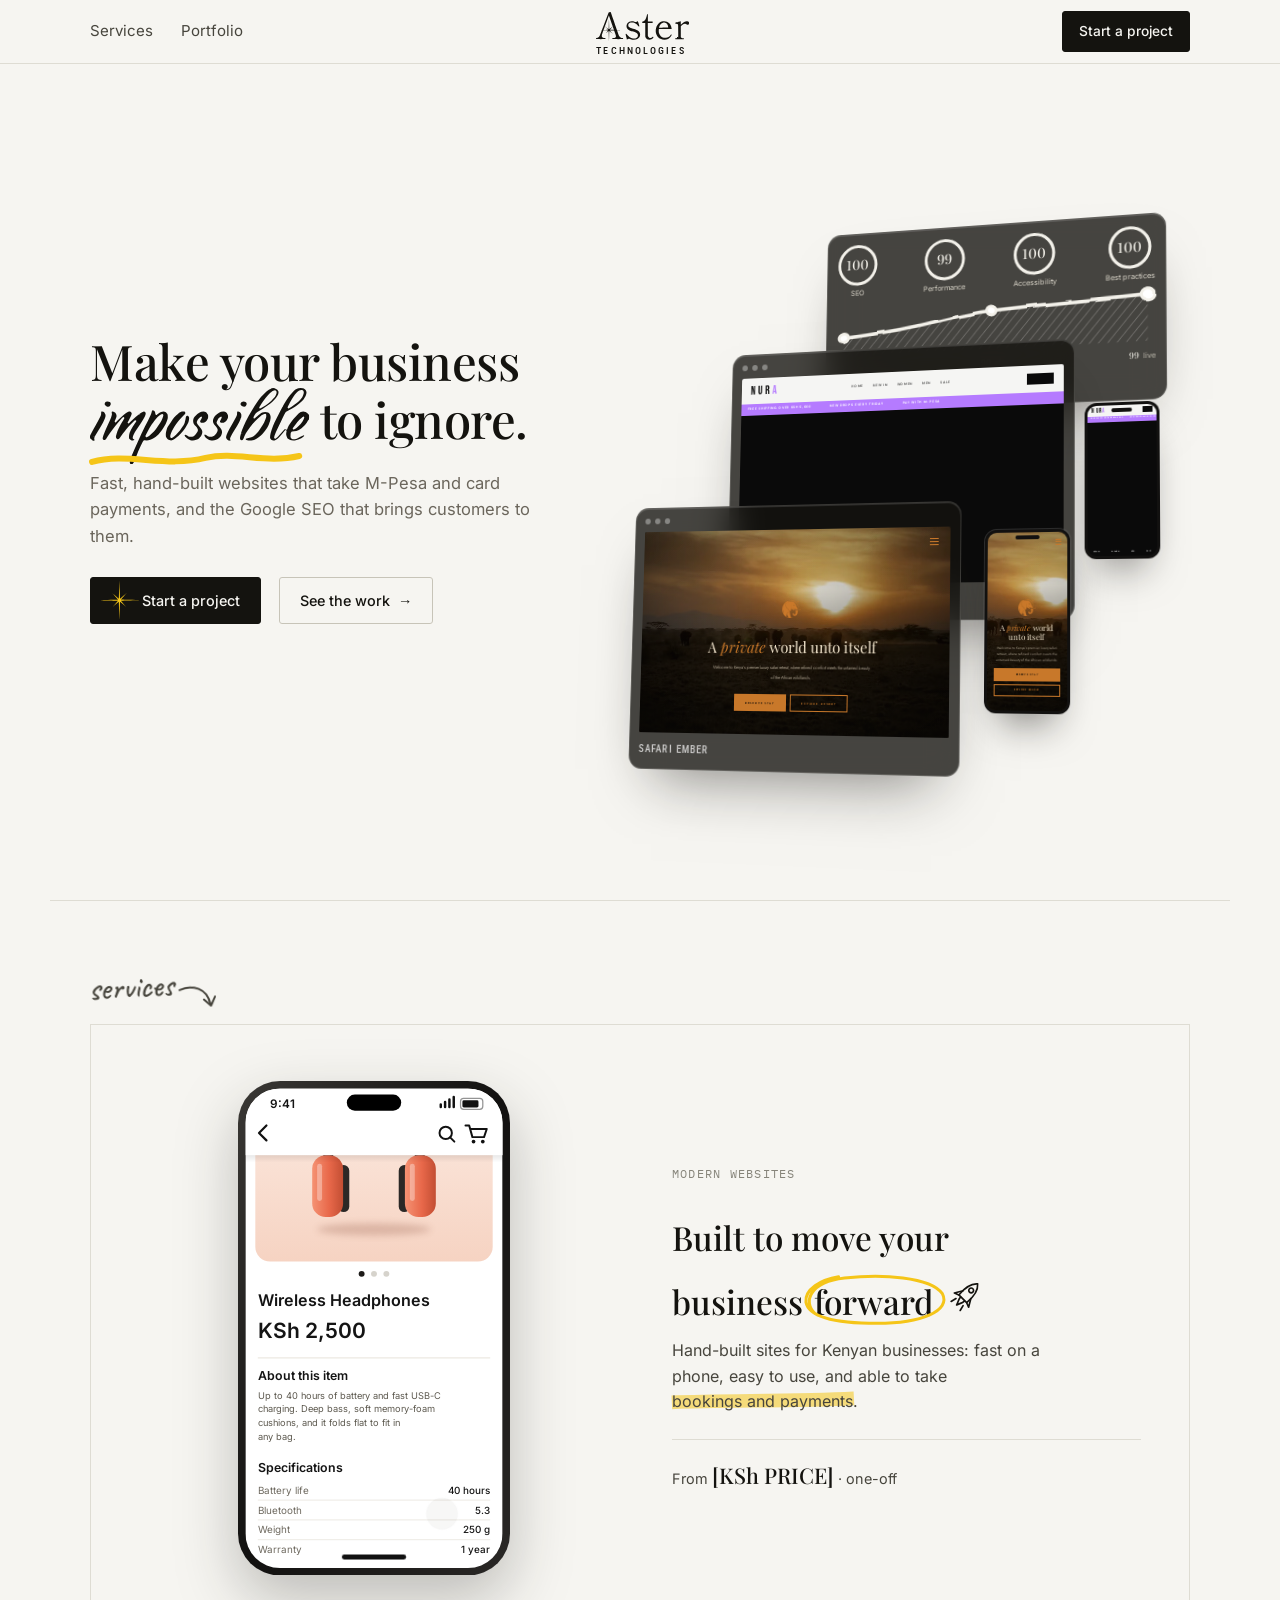
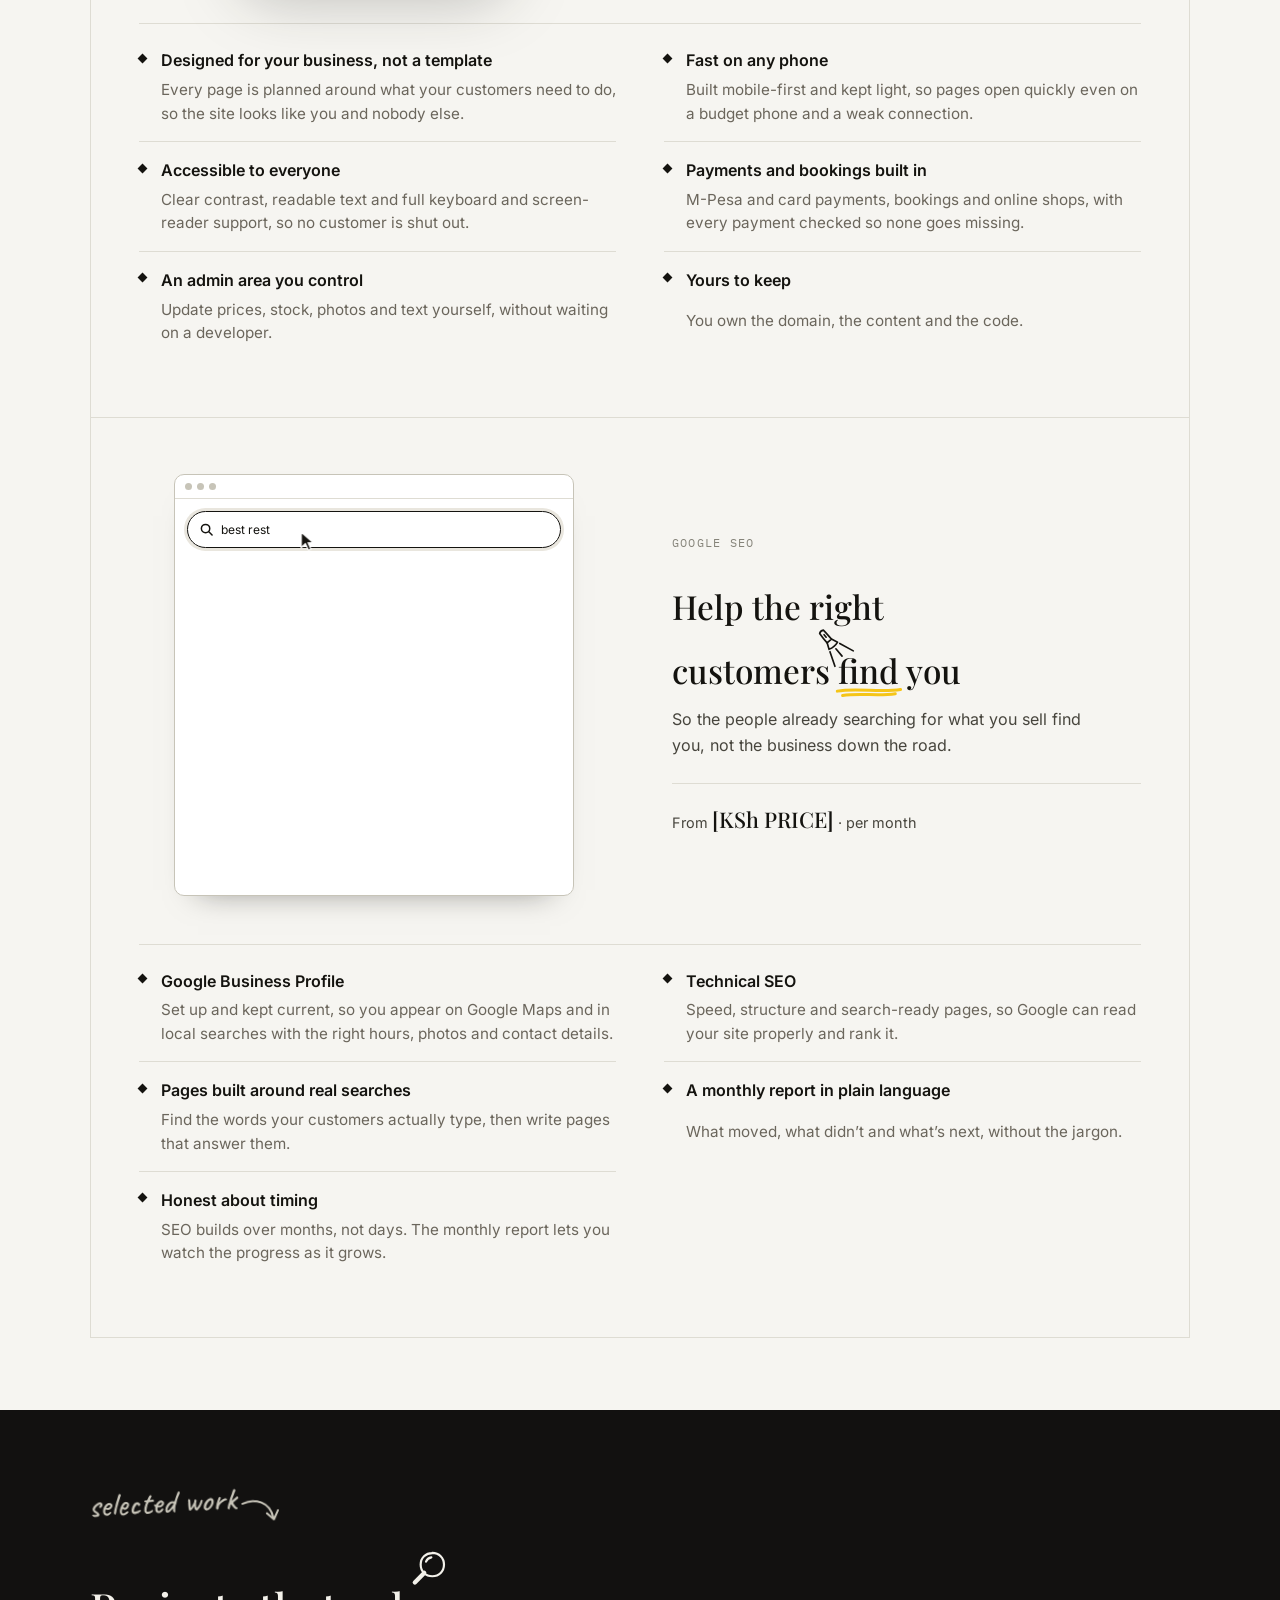
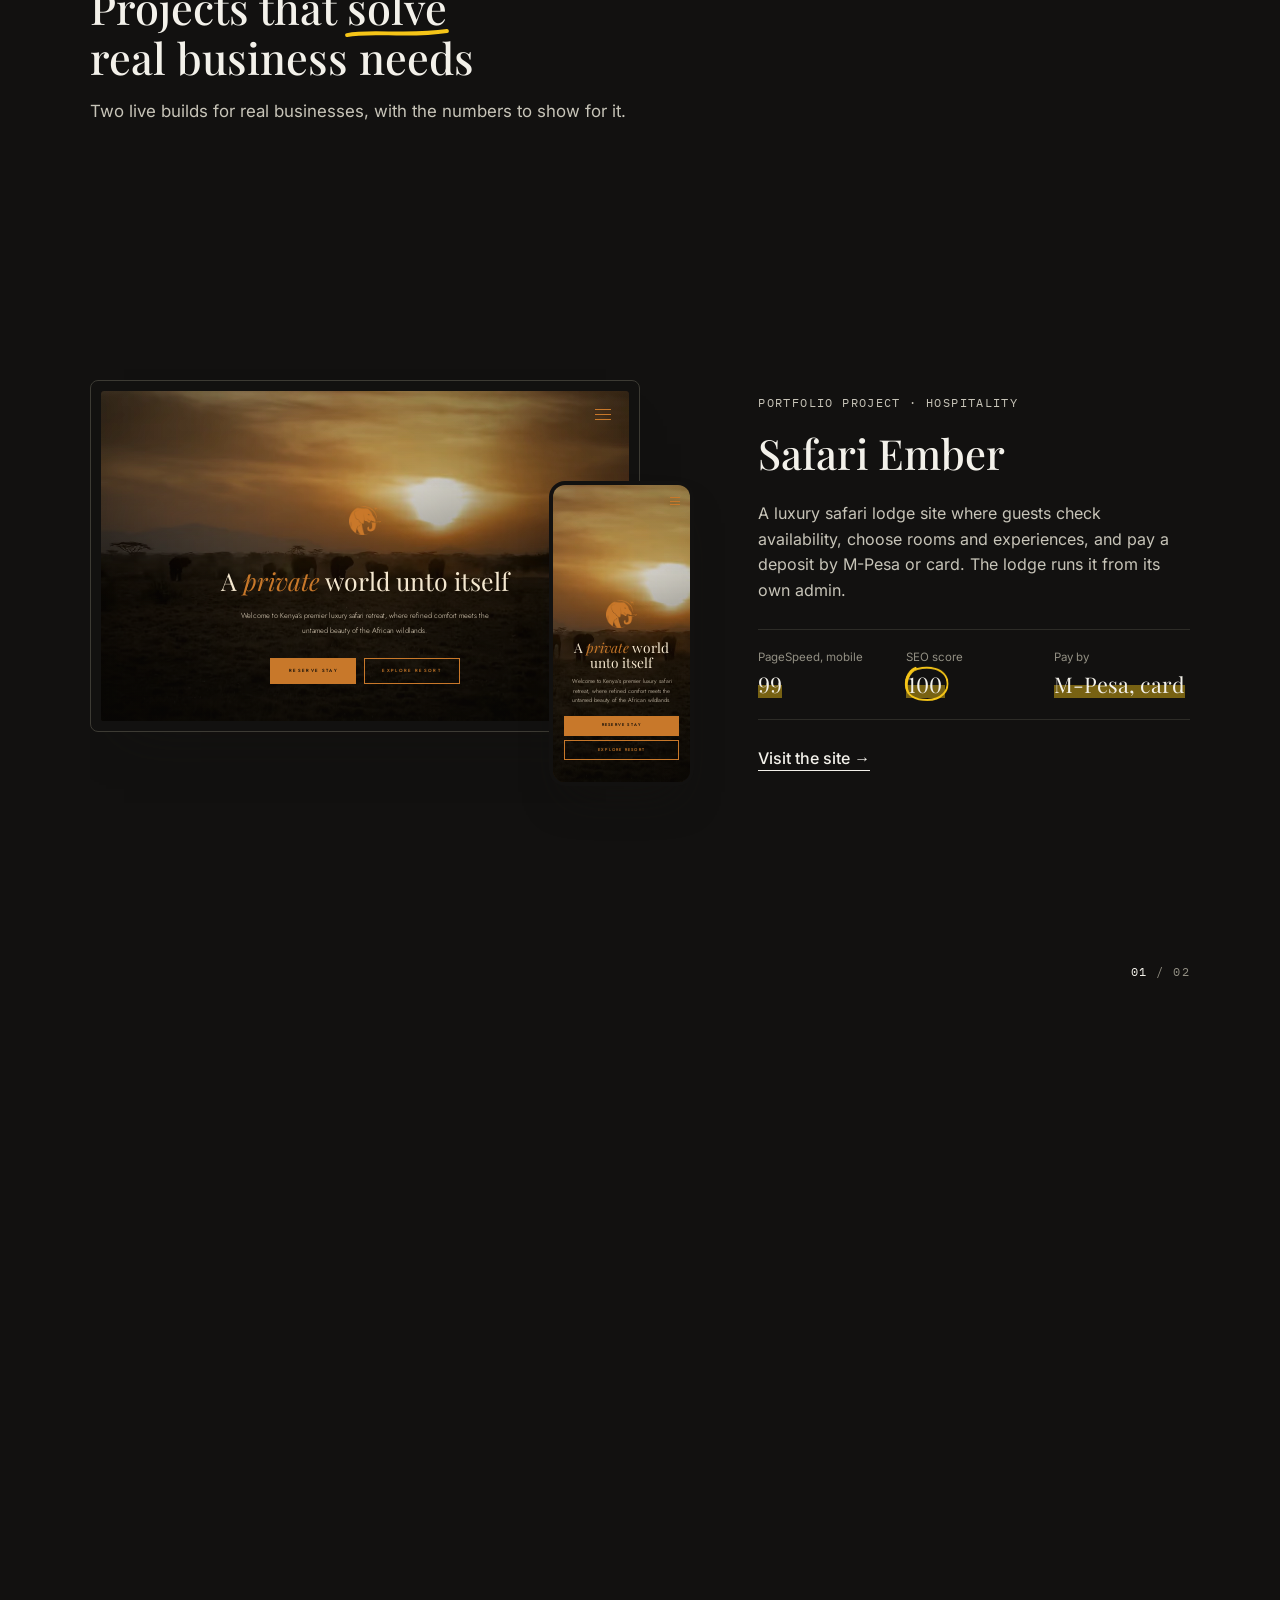
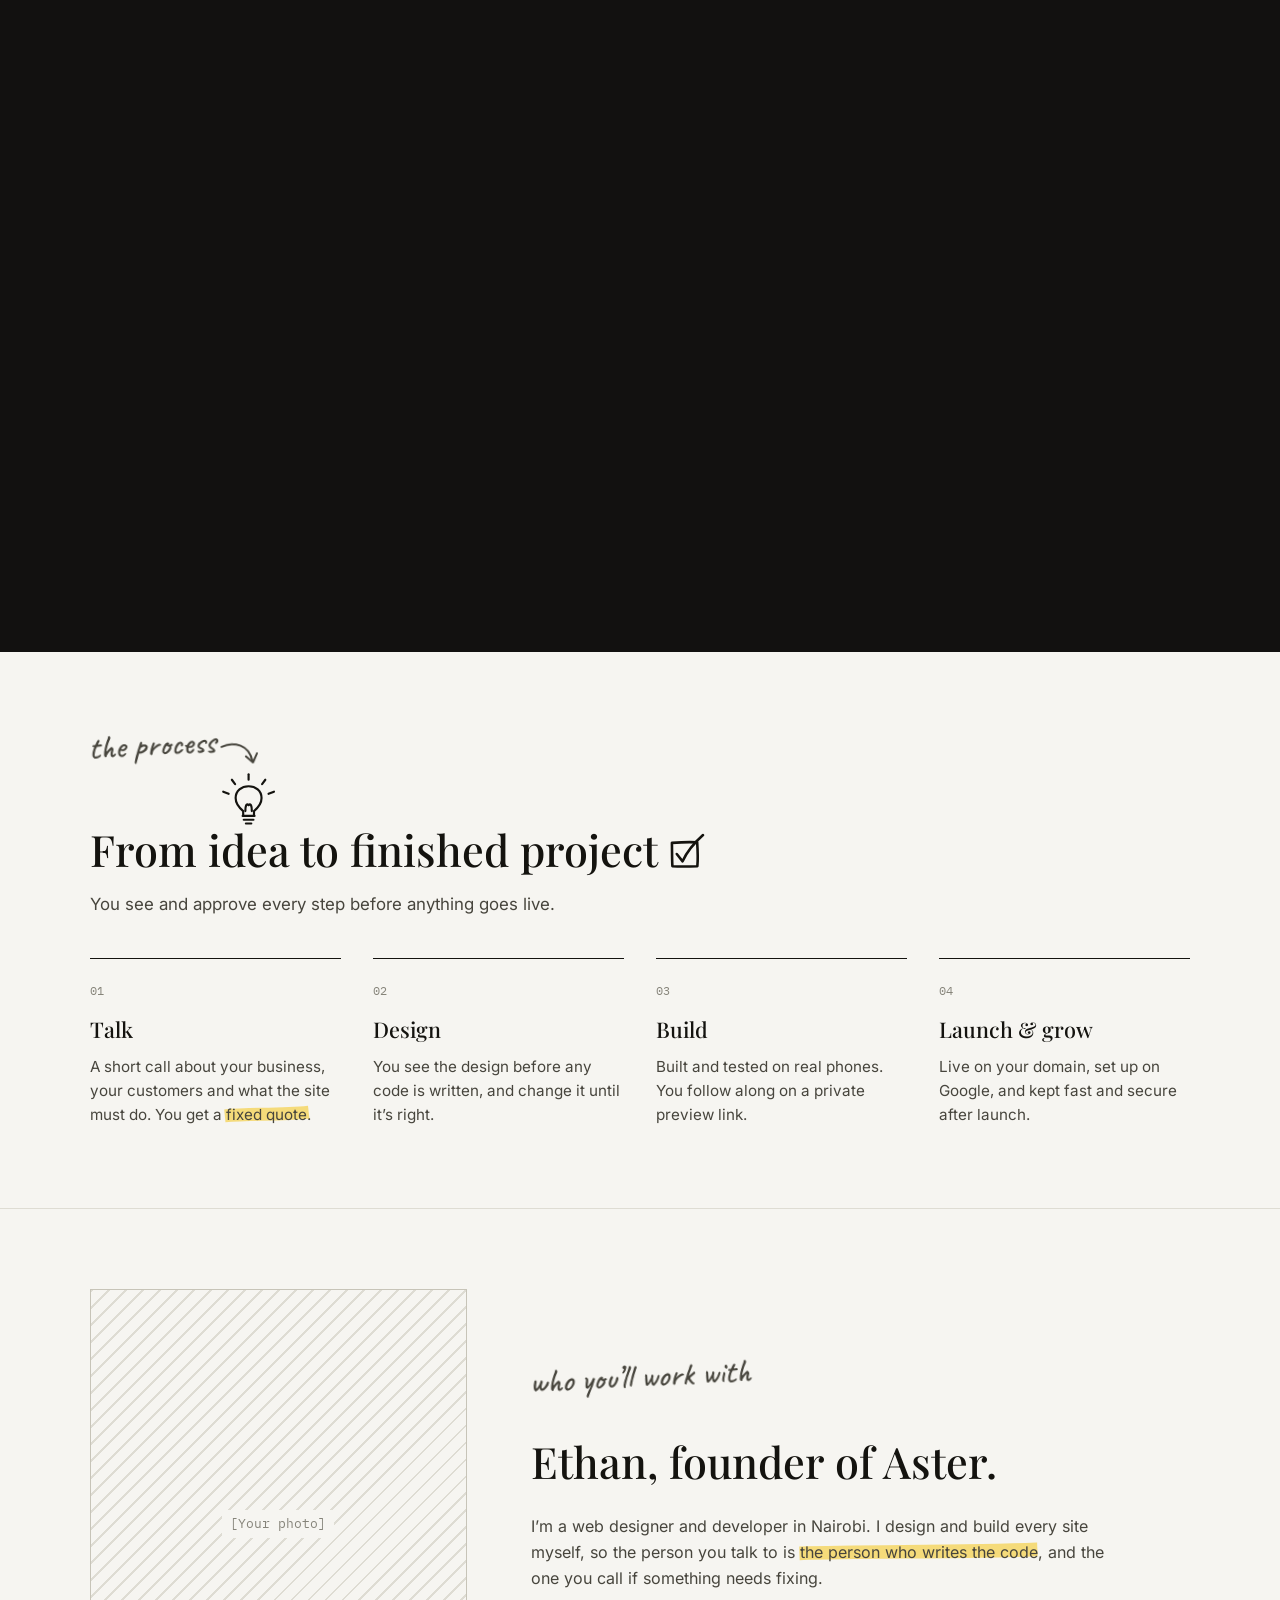
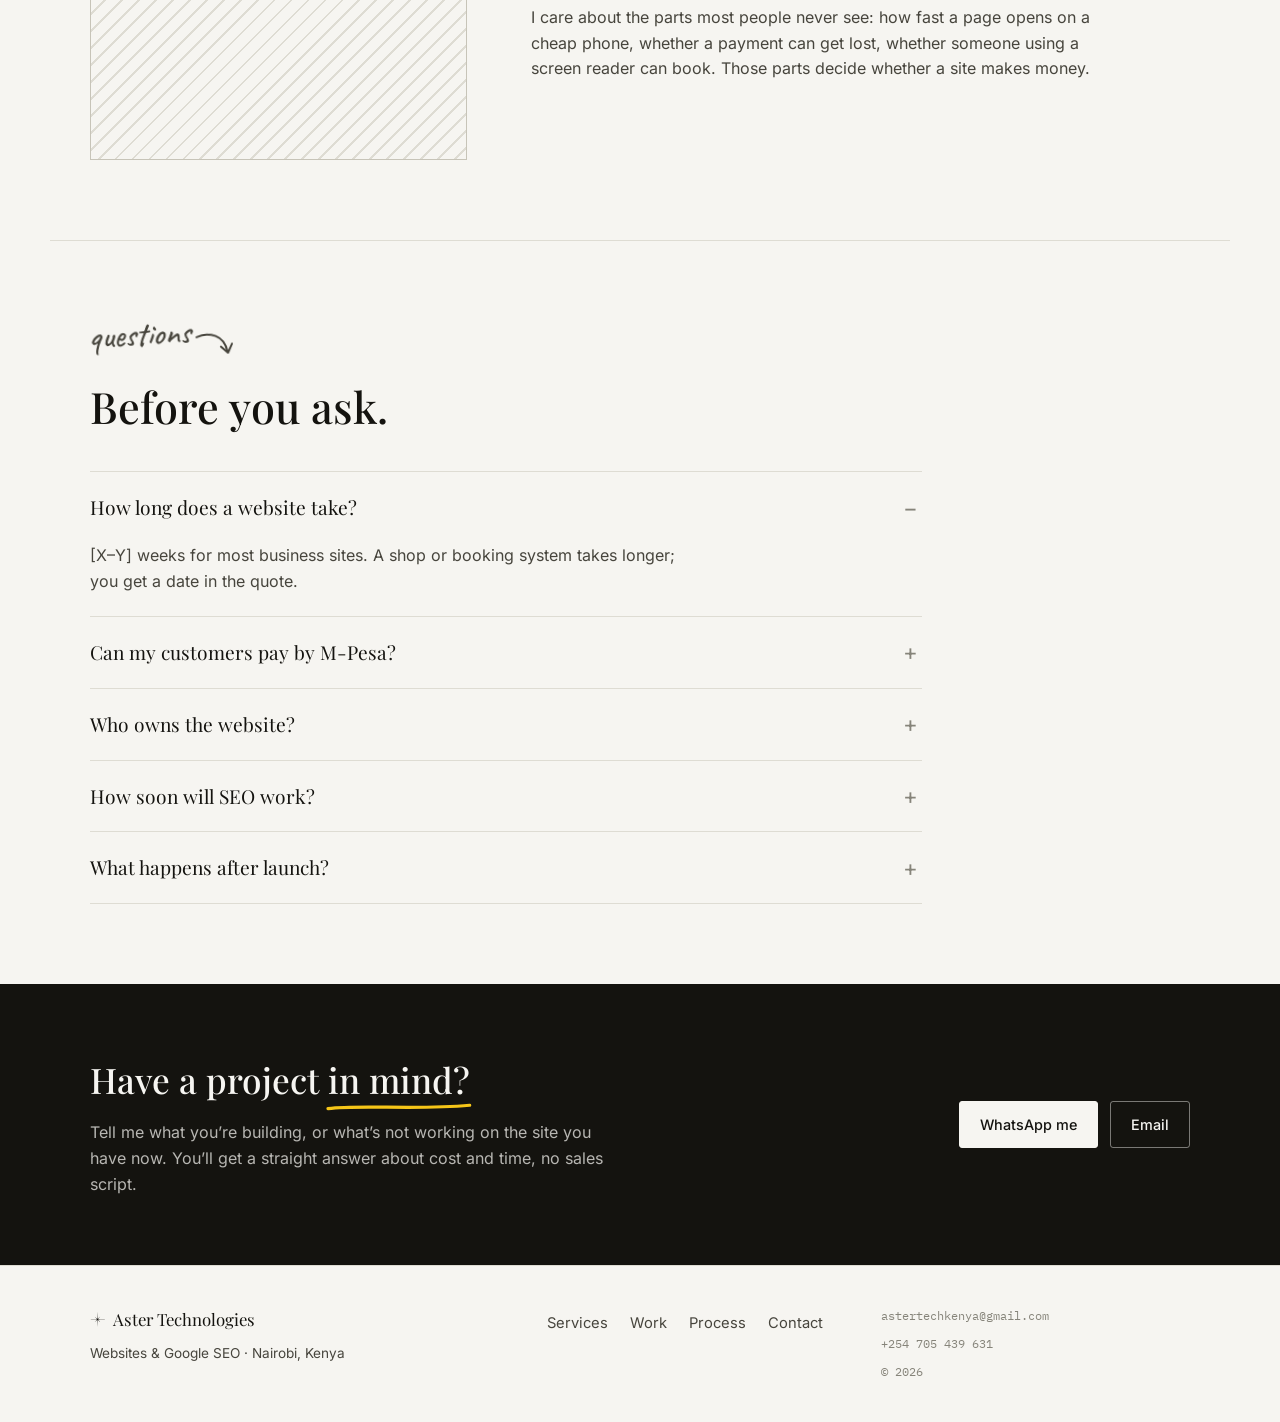
==== commit 358920cd: "Hero button: bigger star" ====
--- a/public/index.html
+++ b/public/index.html
@@ -20,9 +20,9 @@
   <link rel="stylesheet" href="css/sections.css" />
   <link rel="stylesheet" href="css/marks.css" />
   <script src="js/films.js" defer></script>
-  <script src="js/scroll-theme.js" defer></script>
   <script src="js/marks.js" defer></script>
   <script src="js/demos.js" defer></script>
+  <script src="js/work-pin.js" defer></script>
 </head>
 <body>
 <!-- Reusable marks, referenced with <use> everywhere they appear. -->
@@ -62,7 +62,6 @@
 
 <!-- Soft coloured lights drifting slowly in the deep background, behind everything on the
      page: pure decoration, coloured by js/scroll-theme.js -->
-<div class="lights" aria-hidden="true"><span></span><span></span><span></span></div>
 
 <header>
   <div class="wrap nav">
@@ -83,13 +82,13 @@
 </header>
 
 <main id="top">
-  <section class="hero wrap" data-scroll-theme="light">
+  <section class="hero wrap">
     <div class="hero-grid">
       <div class="hero-text">
         <h1>Make your business<br><span class="ink-highlight"><span class="sr-only">impossible</span><svg class="handwrite" viewBox="0 0 1692 588" aria-hidden="true"><defs><mask id="hw-pen" maskUnits="userSpaceOnUse" x="-20" y="-20" width="1732" height="628"><path d="M89,179C90,181 93,189 94,192C95,195 96,196 97,198C98,200 98,202 99,204C100,206 101,208 101,210C101,212 101,214 101,216C101,218 100,220 99,222C98,224 98,226 97,228C96,230 96,232 95,234C94,236 93,238 92,240C91,242 90,244 89,246C88,248 87,250 86,252C85,254 84,256 83,258C82,260 81,262 80,264C79,266 78,268 77,270C76,272 74,274 73,276C72,278 70,280 69,282C68,284 67,286 66,288C65,290 63,292 62,294C61,296 60,298 59,300C58,302 57,304 56,306C55,308 53,310 52,312C51,314 49,316 48,318C47,320 46,322 45,324C44,326 42,328 41,330C40,332 39,334 38,336C37,338 35,340 34,342C33,344 32,346 31,348C30,350 29,352 28,354C27,356 26,358 25,360C24,362 23,364 22,366C21,368 21,370 20,372C19,374 18,376 18,378C18,380 19,382 20,384C21,386 21,388 22,390C23,392 24,394 25,396C26,398 28,401 29,402C30,403 31,401 33,403C35,405 42,411 44,412" stroke-width="51" pathLength="1" style="--d:0.50s;--t:0.08s" /><path d="M167,176C168,178 172,185 174,188C176,191 177,192 178,194C179,196 180,198 181,200C182,202 182,204 183,206C184,208 184,210 184,212C184,214 185,216 185,218C185,220 184,222 183,224C182,226 182,228 181,230C180,232 179,234 178,236C177,238 176,240 176,242C176,244 175,246 175,248C175,250 174,252 174,254C174,256 173,258 173,260C173,262 172,264 172,266C172,268 171,270 171,272C171,274 171,276 170,278C169,280 168,282 167,284C166,286 165,288 164,290C163,292 161,294 160,296C159,298 157,300 156,302C155,304 154,306 153,308C152,310 151,312 150,314C149,316 147,318 146,320C145,322 144,324 143,326C142,328 140,330 139,332C138,334 137,336 136,338C135,340 133,342 132,344C131,346 130,348 129,350C128,352 127,354 126,356C125,358 124,360 123,362C122,364 121,366 120,368C119,370 118,372 117,374C116,376 114,378 113,380C112,382 112,382 111,385C110,388 105,395 104,397" stroke-width="64" pathLength="1" style="--d:0.61s;--t:0.08s" /><path d="M156,281C158,281 167,280 170,280C173,280 174,280 176,280C178,280 180,280 182,279C184,278 186,278 188,277C190,276 192,276 194,275C196,274 198,273 200,272C202,271 204,270 206,269C208,268 209,266 211,264C213,262 214,260 216,258C218,256 219,254 221,252C223,250 225,248 227,246C229,244 231,242 233,240C235,238 237,236 239,234C241,232 243,230 245,228C247,226 249,223 251,222C253,221 255,221 257,220C259,219 261,219 263,218C265,217 267,216 269,216C271,216 273,216 275,216C277,216 279,217 281,217C283,217 285,219 287,218C289,217 290,214 292,212C294,210 296,208 297,206C298,204 301,202 301,202C301,202 298,206 296,208C294,210 293,212 291,214C289,216 286,218 285,220C284,222 284,224 283,226C282,228 282,230 282,232C282,234 281,236 281,238C281,240 281,242 280,244C279,246 278,248 277,250C276,252 276,254 275,256C274,258 274,260 274,262C274,264 274,266 273,268C272,270 272,272 271,274C270,276 270,278 270,280C270,282 268,285 269,286C270,287 273,287 275,287C277,287 279,287 279,287C279,287 275,287 273,287C271,287 269,286 267,287C265,288 264,291 263,293C262,295 260,297 259,299C258,301 256,303 255,305C254,307 251,309 250,311C249,313 248,315 247,317C246,319 244,321 243,323C242,325 241,327 240,329C239,331 237,333 236,335C235,337 234,339 233,341C232,343 230,345 229,347C228,349 227,351 226,353C225,355 223,357 222,359C221,361 220,363 219,365C218,367 218,369 217,371C216,373 216,373 215,376C214,379 211,387 210,389" stroke-width="66" pathLength="1" style="--d:0.72s;--t:0.12s" /><path d="M266,290C269,290 277,288 280,287C283,286 284,286 286,286C288,286 290,285 292,284C294,283 296,283 298,282C300,281 302,280 304,279C306,278 308,276 310,274C312,272 314,270 316,268C318,266 320,264 322,262C324,260 326,258 328,256C330,254 332,252 334,250C336,248 338,246 340,245C342,244 344,242 346,241C348,240 350,240 352,240C354,240 356,239 358,238C360,237 362,236 364,236C366,236 368,235 370,235C372,235 374,236 376,236C378,236 380,237 382,236C384,235 386,232 388,230C390,228 391,226 393,224C395,222 396,220 398,218C400,216 401,214 403,212C405,210 407,207 408,206C409,205 408,207 407,208C406,209 404,212 402,214C400,216 398,218 396,220C394,222 393,224 391,226C389,228 388,230 386,232C384,234 381,237 380,238C379,239 378,236 378,237C378,238 379,241 379,243C379,245 378,247 377,249C376,251 376,253 376,255C376,257 375,259 374,261C373,263 373,265 372,267C371,269 370,271 369,273C368,275 366,277 365,279C364,281 362,283 361,285C360,287 358,289 357,291C356,293 354,295 353,297C352,299 350,301 349,303C348,305 346,307 345,309C344,311 342,313 341,315C340,317 339,319 338,321C337,323 335,325 334,327C333,329 332,331 331,333C330,335 329,337 328,339C327,341 326,343 325,345C324,347 323,349 322,351C321,353 321,355 320,357C319,359 318,361 318,363C318,365 318,367 317,369C316,371 315,373 315,375C315,377 316,379 317,381C318,383 318,385 319,387C320,389 320,391 321,393C322,395 324,398 326,399C328,400 330,400 332,400C334,400 336,399 338,399C340,399 338,399 341,398C344,397 352,395 355,395" stroke-width="66" pathLength="1" style="--d:0.87s;--t:0.13s" /><path d="M485,171C485,173 486,182 487,185C488,188 488,189 488,191C488,193 489,195 489,197C489,199 489,201 489,203C489,205 488,207 488,209C488,211 487,213 487,215C487,217 487,219 487,221C487,223 486,225 485,227C484,229 483,231 482,233C481,235 479,237 478,239C477,241 476,243 475,245C474,247 472,249 471,251C470,253 469,255 468,257C467,259 465,261 464,263C463,265 462,267 461,269C460,271 458,273 457,275C456,277 455,279 454,281C453,283 452,285 451,287C450,289 448,291 447,293C446,295 445,297 444,299C443,301 441,303 440,305C439,307 438,309 437,311C436,313 435,315 434,317C433,319 432,321 431,323C430,325 429,327 428,329C427,331 426,333 425,335C424,337 423,339 422,341C421,343 420,345 419,347C418,349 417,351 416,353C415,355 415,357 414,359C413,361 412,363 412,365C412,367 411,369 411,371C411,373 410,375 410,377C410,379 410,381 409,383C408,385 407,386 405,387C403,388 400,389 399,391C398,393 397,395 396,397C395,399 394,401 393,403C392,405 391,407 390,409C389,411 388,413 387,415C386,417 385,419 384,421C383,423 382,425 381,427C380,429 379,431 378,433C377,435 377,437 376,439C375,441 374,443 373,445C372,447 371,449 370,451C369,453 368,455 367,457C366,459 366,461 365,463C364,465 363,467 362,469C361,471 360,473 359,475C358,477 358,479 357,481C356,483 355,485 354,487C353,489 353,491 352,493C351,495 350,497 349,499C348,501 348,503 347,505C346,507 345,509 344,511C343,513 343,515 342,517C341,519 341,521 340,523C339,525 339,527 338,529C337,531 336,533 335,535C334,537 334,539 333,541C332,543 332,545 331,547C330,549 329,551 328,553C327,555 327,557 326,559C325,561 324,563 323,565C322,567 322,569 321,571C320,573 320,576 320,577C320,578 320,575 320,577C320,579 318,589 318,591" stroke-width="56" pathLength="1" style="--d:1.03s;--t:0.14s" /><path d="M473,222C475,222 484,222 487,222C490,222 490,223 492,223C494,223 496,222 498,222C500,222 502,221 504,220C506,219 508,219 510,218C512,217 514,217 516,216C518,215 520,214 522,213C524,212 526,209 528,207C530,205 532,204 534,203C536,202 538,200 540,199C542,198 544,196 546,195C548,194 550,194 552,193C554,192 556,192 558,192C560,192 562,191 564,191C566,191 568,192 570,193C572,194 575,196 576,198C577,200 577,202 578,204C579,206 580,208 580,210C580,212 581,214 581,216C581,218 582,220 582,222C582,224 582,226 582,228C582,230 581,232 580,234C579,236 579,238 578,240C577,242 577,244 576,246C575,248 574,250 573,252C572,254 571,256 570,258C569,260 569,262 568,264C567,266 566,268 565,270C564,272 562,274 561,276C560,278 559,280 558,282C557,284 556,286 555,288C554,290 552,292 551,294C550,296 548,298 547,300C546,302 544,304 543,306C542,308 540,310 538,312C536,314 535,316 534,318C533,320 532,322 530,324C528,326 527,328 525,330C523,332 522,334 520,336C518,338 516,340 514,342C512,344 510,346 508,348C506,350 505,352 503,354C501,356 499,358 497,360C495,362 493,363 491,365C489,367 487,368 485,370C483,372 481,374 479,375C477,376 475,378 473,379C471,380 469,382 467,383C465,384 463,385 461,386C459,387 457,388 455,389C453,390 451,390 449,391C447,392 445,392 443,392C441,392 439,392 437,392C435,392 433,392 431,392C429,392 427,392 425,392C423,392 421,392 419,391C417,390 415,389 413,388C411,387 412,387 409,385C406,383 399,379 397,378" stroke-width="54" pathLength="1" style="--d:1.20s;--t:0.13s" /><path d="M730,186C728,188 721,192 718,194C715,196 714,197 712,198C710,199 708,200 706,202C704,204 702,205 700,207C698,209 696,210 694,212C692,214 690,216 688,218C686,220 684,222 682,224C680,226 678,227 676,229C674,231 673,233 671,235C669,237 668,239 666,241C664,243 663,245 661,247C659,249 658,251 656,253C654,255 654,257 652,259C650,261 648,263 647,265C646,267 644,269 643,271C642,273 640,275 639,277C638,279 636,281 635,283C634,285 633,287 632,289C631,291 629,293 628,295C627,297 626,299 625,301C624,303 622,305 621,307C620,309 619,311 618,313C617,315 615,317 614,319C613,321 613,323 612,325C611,327 611,329 610,331C609,333 609,335 608,337C607,339 606,341 606,343C606,345 606,347 605,349C604,351 603,353 603,355C603,357 603,359 603,361C603,363 604,365 604,367C604,369 604,371 605,373C606,375 606,377 607,379C608,381 608,383 609,385C610,387 612,390 614,391C616,392 618,393 620,394C622,395 624,395 626,395C628,395 630,394 632,394C634,394 636,393 638,392C640,391 642,390 644,389C646,388 648,386 650,385C652,384 654,382 656,380C658,378 660,377 662,375C664,373 666,372 668,370C670,368 672,366 674,364C676,362 678,360 680,358C682,356 684,354 686,352C688,350 690,348 692,346C694,344 695,342 697,340C699,338 700,336 702,334C704,332 705,330 707,328C709,326 710,324 712,322C714,320 715,318 716,316C717,314 719,312 720,310C721,308 722,306 724,304C726,302 728,300 729,298C730,296 731,294 732,292C733,290 734,288 735,286C736,284 737,282 738,280C739,278 740,276 741,274C742,272 743,270 744,268C745,266 744,264 745,262C746,260 746,258 747,256C748,254 749,252 749,250C749,248 749,246 749,244C749,242 751,240 751,238C751,236 751,233 751,232C751,231 750,233 750,231C750,229 748,219 748,217" stroke-width="54" pathLength="1" style="--d:1.36s;--t:0.15s" /><path d="M854,264C856,263 862,258 865,256C868,254 869,254 871,253C873,252 875,249 877,247C879,245 880,243 881,241C882,239 882,237 883,235C884,233 884,231 884,229C884,227 886,225 886,223C886,221 886,219 886,217C886,215 885,213 884,211C883,209 882,206 880,205C878,204 876,203 874,203C872,203 870,204 868,204C866,204 864,205 862,205C860,205 858,206 856,206C854,206 852,206 850,207C848,208 846,208 844,209C842,210 840,212 838,214C836,216 834,217 832,219C830,221 828,223 826,225C824,227 822,229 821,231C820,233 818,235 817,237C816,239 815,241 814,243C813,245 812,247 812,249C812,251 811,253 811,255C811,257 812,259 812,261C812,263 812,265 813,267C814,269 814,271 815,273C816,275 816,277 817,279C818,281 819,283 820,285C821,287 823,289 825,291C827,293 829,295 831,297C833,299 835,301 836,303C837,305 838,307 839,309C840,311 841,313 842,315C843,317 844,319 844,321C844,323 844,325 845,327C846,329 846,331 847,333C848,335 848,337 848,339C848,341 848,343 847,345C846,347 846,349 845,351C844,353 843,355 842,357C841,359 840,361 838,363C836,365 835,367 833,369C831,371 829,373 827,375C825,377 823,378 821,380C819,382 817,383 815,384C813,385 811,386 809,387C807,388 805,388 803,389C801,390 799,391 797,391C795,391 793,391 791,391C789,391 787,390 785,390C783,390 781,389 779,389C777,389 775,388 773,388C771,388 769,386 767,386C765,386 763,386 761,385C759,384 757,383 755,382C753,381 751,380 749,378C747,376 745,375 743,373C741,371 738,368 737,367C736,366 738,368 736,366C734,364 728,358 726,356" stroke-width="57" pathLength="1" style="--d:1.54s;--t:0.13s" /><path d="M1011,264C1012,263 1018,257 1021,255C1024,253 1024,252 1026,250C1028,248 1031,247 1032,245C1033,243 1033,241 1034,239C1035,237 1035,235 1036,233C1037,231 1038,229 1038,227C1038,225 1039,223 1039,221C1039,219 1038,217 1038,215C1038,213 1037,211 1036,209C1035,207 1032,205 1030,204C1028,203 1026,203 1024,203C1022,203 1020,204 1018,204C1016,204 1014,206 1012,206C1010,206 1008,207 1006,207C1004,207 1002,207 1000,208C998,209 996,210 994,211C992,212 990,214 988,216C986,218 984,220 982,222C980,224 979,226 977,228C975,230 974,232 972,234C970,236 969,238 968,240C967,242 967,244 966,246C965,248 964,250 964,252C964,254 964,256 964,258C964,260 964,262 965,264C966,266 966,268 967,270C968,272 968,274 969,276C970,278 971,280 972,282C973,284 974,286 976,288C978,290 979,292 981,294C983,296 984,298 986,300C988,302 990,304 991,306C992,308 993,310 994,312C995,314 996,316 996,318C996,320 996,322 997,324C998,326 998,328 999,330C1000,332 1000,334 1000,336C1000,338 1001,340 1001,342C1001,344 1000,346 999,348C998,350 997,352 996,354C995,356 994,358 993,360C992,362 990,364 988,366C986,368 985,370 983,372C981,374 979,376 977,378C975,380 973,381 971,382C969,383 967,384 965,385C963,386 961,387 959,388C957,389 955,390 953,390C951,390 949,391 947,391C945,391 943,390 941,390C939,390 937,389 935,389C933,389 931,388 929,388C927,388 925,388 923,387C921,386 919,386 917,385C915,384 913,384 911,383C909,382 907,381 905,380C903,379 901,378 899,376C897,374 895,372 893,370C891,368 891,368 889,366C887,364 881,358 879,356" stroke-width="57" pathLength="1" style="--d:1.70s;--t:0.13s" /><path d="M1140,180C1140,182 1143,190 1144,193C1145,196 1145,197 1146,199C1147,201 1147,203 1148,205C1149,207 1150,209 1150,211C1150,213 1149,215 1149,217C1149,219 1148,221 1148,223C1148,225 1147,227 1146,229C1145,231 1144,233 1143,235C1142,237 1141,239 1140,241C1139,243 1138,245 1137,247C1136,249 1135,251 1134,253C1133,255 1132,257 1131,259C1130,261 1129,263 1128,265C1127,267 1125,269 1124,271C1123,273 1122,275 1121,277C1120,279 1119,281 1118,283C1117,285 1115,287 1114,289C1113,291 1112,293 1111,295C1110,297 1108,299 1107,301C1106,303 1105,305 1104,307C1103,309 1101,311 1100,313C1099,315 1097,317 1096,319C1095,321 1094,323 1093,325C1092,327 1091,329 1090,331C1089,333 1087,335 1086,337C1085,339 1084,341 1083,343C1082,345 1081,347 1080,349C1079,351 1077,353 1076,355C1075,357 1074,359 1073,361C1072,363 1072,365 1071,367C1070,369 1069,371 1068,373C1067,375 1067,377 1067,379C1067,381 1068,383 1069,385C1070,387 1070,389 1071,391C1072,393 1072,395 1073,397C1074,399 1077,401 1078,402C1079,403 1078,401 1080,403C1082,405 1089,411 1091,412" stroke-width="50" pathLength="1" style="--d:1.86s;--t:0.08s" /><path d="M1286,167C1288,167 1297,166 1300,166C1303,166 1304,166 1306,166C1308,166 1310,166 1312,165C1314,164 1316,164 1318,163C1320,162 1322,161 1324,160C1326,159 1328,157 1330,156C1332,155 1334,153 1336,152C1338,151 1340,149 1342,148C1344,147 1346,145 1348,144C1350,143 1352,141 1354,140C1356,139 1358,137 1360,136C1362,135 1364,133 1366,132C1368,131 1370,130 1372,128C1374,126 1376,124 1378,123C1380,122 1382,120 1384,119C1386,118 1388,116 1390,114C1392,112 1394,111 1396,109C1398,107 1400,106 1402,104C1404,102 1406,100 1408,98C1410,96 1412,94 1414,92C1416,90 1417,88 1419,86C1421,84 1423,82 1425,80C1427,78 1428,76 1430,74C1432,72 1433,70 1434,68C1435,66 1437,64 1438,62C1439,60 1440,58 1441,56C1442,54 1443,52 1444,50C1445,48 1444,46 1445,44C1446,42 1447,40 1447,38C1447,36 1447,34 1447,32C1447,30 1447,28 1446,26C1445,24 1444,22 1443,20C1442,18 1439,16 1437,15C1435,14 1433,14 1431,13C1429,12 1427,13 1425,12C1423,11 1421,10 1419,9C1417,8 1415,9 1413,9C1411,9 1409,10 1407,11C1405,12 1404,14 1402,15C1400,16 1398,17 1396,18C1394,19 1392,21 1390,22C1388,23 1386,24 1384,26C1382,28 1380,29 1378,31C1376,33 1374,35 1372,37C1370,39 1368,41 1366,43C1364,45 1362,47 1360,49C1358,51 1356,53 1354,55C1352,57 1351,59 1349,61C1347,63 1345,65 1343,67C1341,69 1340,71 1338,73C1336,75 1334,77 1333,79C1332,81 1330,83 1329,85C1328,87 1326,89 1324,91C1322,93 1320,95 1319,97C1318,99 1316,101 1315,103C1314,105 1312,107 1311,109C1310,111 1308,113 1307,115C1306,117 1304,119 1303,121C1302,123 1300,125 1299,127C1298,129 1296,131 1295,133C1294,135 1293,137 1292,139C1291,141 1292,143 1291,145C1290,147 1290,149 1289,151C1288,153 1289,155 1288,157C1287,159 1285,160 1283,162C1281,164 1279,166 1277,168C1275,170 1273,172 1271,174C1269,176 1268,178 1266,180C1264,182 1263,184 1262,186C1261,188 1259,190 1258,192C1257,194 1256,196 1255,198C1254,200 1253,202 1252,204C1251,206 1249,208 1248,210C1247,212 1246,214 1246,216C1246,218 1245,220 1245,222C1245,224 1244,226 1244,228C1244,230 1242,232 1242,234C1242,236 1241,238 1241,240C1241,242 1241,244 1240,246C1239,248 1238,250 1237,252C1236,254 1234,256 1233,258C1232,260 1230,262 1229,264C1228,266 1227,268 1226,270C1225,272 1223,274 1222,276C1221,278 1219,280 1218,282C1217,284 1216,286 1215,288C1214,290 1212,292 1211,294C1210,296 1209,298 1208,300C1207,302 1205,304 1204,306C1203,308 1202,310 1201,312C1200,314 1198,316 1197,318C1196,320 1195,322 1194,324C1193,326 1192,328 1191,330C1190,332 1189,334 1188,336C1187,338 1186,340 1185,342C1184,344 1184,346 1183,348C1182,350 1182,352 1181,354C1180,356 1180,358 1179,360C1178,362 1177,364 1176,366C1175,368 1176,370 1175,372C1174,374 1174,376 1173,378C1172,380 1170,383 1170,384C1170,385 1171,383 1170,385C1169,387 1165,396 1164,398" stroke-width="64" pathLength="1" style="--d:1.97s;--t:0.23s" /><path d="M1225,250C1227,250 1236,250 1239,250C1242,250 1243,251 1245,251C1247,251 1249,250 1251,250C1253,250 1255,250 1257,249C1259,248 1261,248 1263,247C1265,246 1267,246 1269,245C1271,244 1273,243 1275,242C1277,241 1279,240 1281,238C1283,236 1285,234 1287,232C1289,230 1291,228 1293,226C1295,224 1297,223 1299,221C1301,219 1303,217 1305,215C1307,213 1309,212 1311,210C1313,208 1315,207 1317,206C1319,205 1321,203 1323,202C1325,201 1327,199 1329,198C1331,197 1333,196 1335,195C1337,194 1339,194 1341,193C1343,192 1345,192 1347,192C1349,192 1351,192 1353,192C1355,192 1357,192 1359,192C1361,192 1363,194 1365,195C1367,196 1368,198 1369,200C1370,202 1371,204 1372,206C1373,208 1372,210 1373,212C1374,214 1374,216 1375,218C1376,220 1376,222 1376,224C1376,226 1376,228 1376,230C1376,232 1375,234 1375,236C1375,238 1375,240 1374,242C1373,244 1372,246 1371,248C1370,250 1370,252 1370,254C1370,256 1369,258 1368,260C1367,262 1367,264 1366,266C1365,268 1364,270 1363,272C1362,274 1361,276 1360,278C1359,280 1358,282 1357,284C1356,286 1355,288 1354,290C1353,292 1352,294 1351,296C1350,298 1348,300 1347,302C1346,304 1344,306 1343,308C1342,310 1340,312 1339,314C1338,316 1336,318 1335,320C1334,322 1332,324 1331,326C1330,328 1328,330 1326,332C1324,334 1323,336 1321,338C1319,340 1318,342 1316,344C1314,346 1313,348 1311,350C1309,352 1307,354 1305,356C1303,358 1301,360 1299,362C1297,364 1295,365 1293,367C1291,369 1289,370 1287,372C1285,374 1283,376 1281,377C1279,378 1277,380 1275,381C1273,382 1271,383 1269,384C1267,385 1265,387 1263,388C1261,389 1259,389 1257,390C1255,391 1253,391 1251,392C1249,393 1247,394 1245,394C1243,394 1241,395 1239,395C1237,395 1235,396 1233,396C1231,396 1229,396 1227,396C1225,396 1223,395 1221,395C1219,395 1217,395 1215,395C1213,395 1211,395 1209,395C1207,395 1207,394 1204,394C1201,394 1192,393 1190,393" stroke-width="53" pathLength="1" style="--d:2.23s;--t:0.14s" /><path d="M1540,164C1542,162 1549,158 1552,156C1555,154 1556,153 1558,152C1560,151 1562,149 1564,148C1566,147 1568,146 1570,145C1572,144 1574,142 1576,141C1578,140 1580,138 1582,136C1584,134 1586,133 1588,132C1590,131 1592,130 1594,128C1596,126 1598,125 1600,123C1602,121 1604,120 1606,118C1608,116 1610,115 1612,113C1614,111 1616,110 1618,108C1620,106 1622,104 1624,102C1626,100 1627,98 1629,96C1631,94 1632,92 1634,90C1636,88 1637,86 1639,84C1641,82 1642,80 1644,78C1646,76 1647,74 1648,72C1649,70 1650,68 1651,66C1652,64 1652,62 1653,60C1654,58 1655,56 1656,54C1657,52 1658,50 1658,48C1658,46 1659,44 1659,42C1659,40 1659,38 1659,36C1659,34 1658,32 1658,30C1658,28 1658,26 1657,24C1656,22 1655,20 1654,18C1653,16 1651,14 1649,13C1647,12 1645,11 1643,10C1641,9 1639,8 1637,7C1635,6 1633,7 1631,7C1629,7 1627,7 1625,7C1623,7 1621,8 1619,8C1617,8 1615,7 1613,8C1611,9 1609,12 1607,13C1605,14 1603,15 1601,16C1599,17 1597,18 1595,20C1593,22 1591,23 1589,25C1587,27 1585,28 1583,30C1581,32 1579,33 1577,35C1575,37 1574,39 1572,41C1570,43 1569,45 1567,47C1565,49 1564,51 1562,53C1560,55 1558,57 1557,59C1556,61 1554,63 1553,65C1552,67 1550,69 1549,71C1548,73 1547,75 1546,77C1545,79 1543,81 1542,83C1541,85 1539,87 1538,89C1537,91 1536,93 1535,95C1534,97 1532,99 1531,101C1530,103 1529,105 1528,107C1527,109 1525,111 1524,113C1523,115 1522,117 1521,119C1520,121 1519,123 1518,125C1517,127 1515,129 1514,131C1513,133 1513,135 1512,137C1511,139 1510,141 1510,143C1510,145 1509,147 1509,149C1509,151 1509,153 1508,155C1507,157 1506,159 1505,161C1504,163 1501,164 1499,166C1497,168 1496,170 1495,172C1494,174 1491,176 1490,178C1489,180 1488,182 1487,184C1486,186 1485,188 1484,190C1483,192 1482,194 1481,196C1480,198 1479,200 1478,202C1477,204 1476,206 1475,208C1474,210 1473,212 1472,214C1471,216 1470,218 1469,220C1468,222 1467,224 1466,226C1465,228 1464,230 1463,232C1462,234 1461,236 1460,238C1459,240 1458,242 1457,244C1456,246 1455,248 1454,250C1453,252 1452,254 1451,256C1450,258 1449,260 1448,262C1447,264 1447,266 1446,268C1445,270 1444,272 1443,274C1442,276 1441,278 1440,280C1439,282 1438,284 1437,286C1436,288 1436,290 1435,292C1434,294 1433,296 1432,298C1431,300 1431,302 1430,304C1429,306 1428,308 1427,310C1426,312 1425,314 1424,316C1423,318 1423,320 1422,322C1421,324 1420,326 1419,328C1418,330 1418,332 1417,334C1416,336 1416,338 1415,340C1414,342 1414,344 1413,346C1412,348 1412,350 1411,352C1410,354 1410,356 1409,358C1408,360 1408,362 1407,364C1406,366 1406,368 1406,370C1406,372 1406,374 1406,376C1406,378 1407,380 1408,382C1409,384 1409,386 1410,388C1411,390 1412,392 1413,394C1414,396 1417,397 1419,398C1421,399 1423,398 1425,398C1427,398 1429,398 1431,397C1433,396 1435,395 1437,394C1439,393 1441,391 1443,389C1445,387 1447,386 1449,384C1451,382 1453,380 1455,378C1457,376 1459,374 1461,372C1463,370 1464,368 1466,366C1468,364 1469,362 1471,360C1473,358 1475,356 1477,354C1479,352 1480,350 1482,348C1484,346 1485,344 1487,342C1489,340 1490,338 1492,336C1494,334 1496,332 1497,330C1498,328 1499,325 1501,324C1503,323 1505,323 1507,323C1509,323 1511,324 1513,324C1515,324 1517,324 1519,325C1521,326 1524,329 1525,330C1526,331 1524,329 1526,331C1528,333 1535,339 1537,340" stroke-width="51" pathLength="1" style="--d:2.40s;--t:0.26s" /><path d="M1512,328C1515,329 1523,330 1526,331C1529,332 1530,337 1532,337C1534,337 1535,335 1536,333C1537,331 1537,329 1538,327C1539,325 1540,323 1541,321C1542,319 1545,316 1547,316C1549,316 1551,320 1553,322C1555,324 1557,325 1559,326C1561,327 1563,327 1565,327C1567,327 1569,327 1571,327C1573,327 1575,327 1577,327C1579,327 1581,327 1583,327C1585,327 1587,326 1589,325C1591,324 1593,323 1595,322C1597,321 1599,320 1601,319C1603,318 1605,316 1607,315C1609,314 1611,312 1613,311C1615,310 1617,308 1619,306C1621,304 1623,303 1625,301C1627,299 1629,297 1631,295C1633,293 1635,291 1637,289C1639,287 1640,285 1641,283C1642,281 1644,279 1646,277C1648,275 1649,273 1650,271C1651,269 1653,267 1654,265C1655,263 1657,261 1658,259C1659,257 1661,255 1662,253C1663,251 1664,249 1665,247C1666,245 1667,243 1668,241C1669,239 1668,237 1669,235C1670,233 1670,231 1671,229C1672,227 1672,225 1672,223C1672,221 1671,219 1670,217C1669,215 1669,213 1668,211C1667,209 1664,206 1662,205C1660,204 1658,204 1656,204C1654,204 1652,203 1650,203C1648,203 1646,202 1644,202C1642,202 1640,204 1638,204C1636,204 1634,204 1632,205C1630,206 1628,208 1626,210C1624,212 1622,213 1620,215C1618,217 1616,219 1614,221C1612,223 1610,225 1608,227C1606,229 1604,231 1602,233C1600,235 1598,237 1596,239C1594,241 1593,243 1591,245C1589,247 1587,249 1585,251C1583,253 1582,255 1580,257C1578,259 1578,261 1576,263C1574,265 1573,267 1571,269C1569,271 1568,273 1566,275C1564,277 1563,279 1562,281C1561,283 1559,285 1558,287C1557,289 1555,291 1554,293C1553,295 1552,297 1551,299C1550,301 1550,303 1550,305C1550,307 1549,309 1548,311C1547,313 1547,315 1546,317C1545,319 1541,320 1540,322C1539,324 1539,326 1538,328C1537,330 1537,332 1536,334C1535,336 1534,338 1533,340C1532,342 1532,344 1532,346C1532,348 1532,350 1532,352C1532,354 1532,356 1532,358C1532,360 1533,362 1533,364C1533,366 1534,368 1534,370C1534,372 1534,374 1535,376C1536,378 1537,380 1538,382C1539,384 1540,386 1541,388C1542,390 1544,392 1546,393C1548,394 1550,396 1552,397C1554,398 1556,399 1558,400C1560,401 1562,401 1564,401C1566,401 1568,401 1570,401C1572,401 1574,401 1576,401C1578,401 1580,400 1582,400C1584,400 1586,399 1588,399C1590,399 1592,398 1594,398C1596,398 1598,397 1600,396C1602,395 1604,395 1606,394C1608,393 1610,392 1612,391C1614,390 1616,389 1618,388C1620,387 1622,385 1624,384C1626,383 1628,382 1630,381C1632,380 1634,378 1636,377C1638,376 1640,374 1642,373C1644,372 1643,373 1645,371C1647,369 1655,365 1657,363" stroke-width="50" pathLength="1" style="--d:2.70s;--t:0.19s" /><path d="M123,129 L147,117" stroke-width="60" pathLength="1" style="--d:2.92s;--t:0.12s" /><path d="M1171,129 L1195,117" stroke-width="60" pathLength="1" style="--d:3.07s;--t:0.12s" /></mask></defs><path class="handwrite__ink" fill-rule="evenodd" d="M1053,190Q1049,187 1044,184Q1038,182 1030,182Q1021,182 1012,184Q1003,187 993,192Q983,198 970,211Q958,224 954,234Q949,244 949,254Q949,265 953,273Q957,281 967,292Q977,303 980,308Q984,314 985,320Q986,326 984,332Q983,337 978,345Q974,353 966,360Q959,368 950,372Q942,377 931,377Q920,377 915,375Q910,373 902,367Q894,361 890,360Q886,359 884,361Q883,363 883,366Q883,369 888,376Q892,382 896,386Q900,389 910,395Q921,401 928,404Q935,406 947,406Q959,406 973,400Q987,394 998,384Q1009,373 1014,362Q1019,352 1019,340Q1019,329 1014,320Q1009,311 995,295Q981,279 979,274Q977,269 977,265Q977,261 983,250Q989,238 994,232Q1000,227 1006,224Q1011,220 1012,220Q1014,221 1016,224Q1019,228 1011,241Q1003,254 1003,258Q1003,261 1006,264Q1008,267 1010,268Q1013,269 1022,268Q1032,268 1038,264Q1045,260 1050,254Q1056,249 1061,239Q1066,229 1066,220Q1066,212 1062,203Q1057,194 1053,190ZM904,196Q899,189 892,186Q885,182 877,182Q869,182 860,184Q850,187 840,193Q829,199 817,212Q805,224 802,230Q799,235 798,240Q796,246 796,255Q796,264 798,268Q799,273 803,279Q807,285 817,296Q827,307 830,314Q833,320 833,324Q833,328 831,334Q829,339 824,346Q820,354 811,362Q802,371 796,374Q789,377 778,377Q767,377 760,374Q752,370 746,365Q739,360 736,360Q732,360 731,362Q730,363 731,368Q732,373 742,382Q751,392 760,396Q768,401 775,404Q782,406 794,406Q806,406 820,400Q834,394 838,392Q841,389 849,380Q857,372 862,360Q867,349 867,340Q867,332 863,324Q859,315 844,297Q828,279 826,273Q824,267 824,263Q825,259 828,252Q830,246 838,237Q846,228 852,224Q858,220 860,220Q861,221 864,224Q866,228 858,241Q850,254 850,257Q850,260 852,264Q855,267 858,268Q860,269 868,269Q875,269 881,266Q887,264 892,260Q896,257 900,252Q905,246 909,238Q913,229 913,222Q913,214 912,209Q910,204 904,196ZM1155,186Q1148,182 1144,182Q1140,181 1138,182Q1135,184 1135,194Q1135,204 1134,208Q1133,213 1118,242Q1102,272 1089,294Q1076,316 1064,340Q1053,364 1052,370Q1050,376 1050,382Q1051,387 1053,390Q1055,394 1059,398Q1063,402 1066,404Q1070,406 1076,406Q1081,407 1083,406Q1085,405 1085,403Q1085,401 1082,397Q1080,393 1082,386Q1084,379 1091,366Q1098,353 1118,321Q1138,289 1150,266Q1162,242 1162,238Q1163,235 1166,230Q1168,224 1168,214Q1169,204 1166,198Q1162,191 1155,186ZM734,187Q732,184 729,182Q726,181 720,181Q715,181 710,182Q704,184 696,188Q688,192 680,198Q671,205 664,212Q657,218 649,228Q641,237 624,264Q606,290 600,300Q595,311 592,320Q589,329 587,340Q585,350 585,359Q585,368 586,374Q588,379 591,384Q594,390 600,395Q606,400 613,402Q620,405 626,405Q631,405 638,402Q645,399 655,392Q665,385 674,377Q684,369 701,351Q718,333 734,310Q750,286 756,273Q761,260 763,250Q765,240 765,235Q765,230 764,226Q762,221 760,218Q757,216 754,215Q752,214 749,214Q746,215 743,218Q740,220 739,230Q738,240 734,254Q731,268 727,277Q723,286 715,298Q707,311 694,328Q680,344 664,360Q647,376 638,382Q629,387 627,386Q625,386 623,384Q621,382 620,378Q619,375 620,366Q622,357 626,347Q629,337 642,314Q654,292 664,279Q673,266 686,250Q700,235 718,216Q736,198 736,194Q737,190 734,187ZM430,196Q429,189 427,187Q425,185 422,184Q418,182 416,182Q413,182 406,185Q398,188 378,203Q358,218 329,246Q300,274 298,274Q297,275 294,272Q290,270 290,267Q290,264 300,248Q309,231 316,216Q322,201 322,196Q321,192 317,188Q313,184 308,182Q304,181 301,182Q298,182 288,188Q277,193 261,206Q245,220 223,242Q201,265 200,266Q198,266 194,264Q191,261 190,259Q190,257 198,240Q205,222 205,218Q205,213 204,208Q202,202 200,198Q197,194 193,190Q189,187 182,184Q174,182 171,182Q168,183 168,186Q167,189 168,194Q170,198 169,205Q168,212 162,230Q155,248 138,284Q121,321 112,343Q103,365 100,376Q97,387 98,392Q99,396 103,399Q107,402 111,402Q115,402 120,398Q124,394 136,374Q149,355 173,323Q197,291 214,271Q230,251 242,238Q255,225 256,224Q258,224 262,226Q265,229 265,232Q265,235 248,263Q231,291 221,312Q211,332 206,351Q200,370 200,378Q201,386 203,388Q205,391 209,393Q213,395 216,395Q218,395 220,394Q223,392 231,383Q239,374 254,352Q270,330 280,318Q290,305 317,278Q344,251 348,249Q351,247 354,250Q358,252 358,255Q358,258 342,280Q327,303 322,312Q316,322 311,334Q306,345 304,354Q301,363 301,374Q301,386 302,390Q304,393 308,396Q311,400 317,403Q323,406 328,406Q332,406 336,404Q341,402 342,400Q344,398 339,396Q334,395 332,392Q329,388 330,382Q330,377 332,372Q334,366 344,346Q355,327 386,282Q416,236 423,220Q430,203 430,196ZM103,184Q96,181 93,181Q90,181 88,182Q86,184 86,194Q86,204 84,210Q83,215 74,232Q66,249 44,287Q22,325 14,342Q7,358 4,360Q0,363 0,376Q0,389 2,390Q3,390 10,396Q16,403 20,405Q24,407 28,407Q33,407 35,406Q37,404 34,398Q32,393 33,387Q34,381 38,373Q42,365 67,324Q92,284 101,266Q110,249 114,238Q118,227 119,222Q120,217 120,209Q119,201 114,194Q110,188 103,184ZM592,194Q588,189 582,186Q576,183 567,182Q558,182 549,186Q540,189 531,195Q522,201 518,204Q515,208 513,208Q511,209 508,206Q504,204 504,196Q503,187 501,183Q499,179 494,176Q489,172 486,172Q482,172 480,174Q478,176 474,192Q469,207 460,226Q452,245 424,298Q397,352 364,426Q331,499 324,518Q316,538 312,554Q307,570 307,574Q307,577 309,582Q311,587 320,587Q330,587 331,584Q332,581 336,576Q339,572 356,530Q372,487 391,448Q410,408 414,406Q417,403 422,404Q426,405 438,405Q449,405 465,400Q481,394 490,388Q500,382 508,376Q516,369 528,358Q539,346 550,332Q562,317 574,296Q586,276 592,258Q599,240 600,234Q601,227 600,217Q600,207 598,202Q596,198 592,194ZM557,201Q561,201 563,203Q565,205 566,210Q566,215 562,225Q559,235 552,250Q544,265 530,286Q516,308 505,322Q494,335 481,348Q468,361 458,368Q449,375 442,378Q436,381 434,380Q432,380 430,376Q427,373 429,367Q431,361 446,333Q461,305 476,282Q491,260 499,250Q507,240 520,226Q534,213 544,207Q553,201 557,201ZM1172,108Q1165,112 1164,115Q1162,118 1162,123Q1162,128 1164,132Q1167,136 1172,139Q1177,142 1181,143Q1185,144 1191,144Q1197,143 1201,140Q1205,136 1207,132Q1209,128 1209,123Q1209,118 1208,115Q1206,112 1200,108Q1195,105 1186,104Q1178,104 1172,108ZM124,106Q120,108 116,113Q113,118 113,123Q113,128 116,132Q118,136 126,140Q135,144 141,144Q147,143 152,140Q156,136 158,132Q160,128 160,123Q160,118 159,116Q158,113 156,110Q153,108 145,106Q137,103 132,104Q128,104 124,106ZM1650,4Q1647,0 1626,0Q1604,0 1602,4Q1599,7 1594,8Q1590,10 1583,14Q1576,19 1562,34Q1547,49 1530,74Q1513,99 1498,124Q1483,150 1459,196Q1435,242 1423,269Q1411,296 1402,322Q1393,349 1391,365Q1389,381 1390,386Q1392,392 1397,397Q1402,402 1408,404Q1414,406 1419,406Q1424,406 1432,402Q1441,397 1454,386Q1467,374 1485,352Q1503,329 1506,326Q1510,324 1512,324Q1513,325 1516,328Q1518,332 1516,340Q1514,349 1514,356Q1514,364 1518,374Q1521,384 1524,388Q1527,391 1532,394Q1537,398 1546,402Q1554,405 1568,406Q1581,406 1594,402Q1608,399 1622,392Q1635,386 1644,378Q1653,371 1653,368Q1653,365 1650,364Q1646,364 1624,377Q1602,390 1596,392Q1589,395 1582,396Q1576,397 1570,396Q1564,396 1560,394Q1557,393 1554,390Q1551,387 1549,382Q1547,378 1548,366Q1548,353 1550,346Q1553,339 1555,337Q1557,335 1575,334Q1593,334 1612,324Q1631,315 1647,298Q1663,282 1674,266Q1684,249 1688,246Q1691,244 1691,225Q1691,206 1690,206Q1688,205 1682,198Q1676,192 1670,189Q1665,186 1657,184Q1649,182 1644,182Q1638,182 1632,184Q1627,186 1620,190Q1614,194 1592,216Q1571,237 1557,256Q1543,275 1534,290Q1526,305 1524,312Q1522,319 1520,321Q1518,323 1515,323Q1512,323 1510,320Q1507,317 1505,317Q1503,317 1476,347Q1449,377 1441,384Q1433,392 1430,392Q1426,392 1424,388Q1421,385 1421,382Q1421,380 1424,369Q1428,358 1436,338Q1445,317 1476,254Q1506,191 1512,186Q1517,181 1528,176Q1540,171 1560,159Q1581,147 1596,136Q1611,125 1624,112Q1638,100 1648,88Q1657,76 1662,66Q1667,56 1669,47Q1671,38 1671,34Q1671,29 1668,24Q1666,18 1662,14Q1658,10 1655,8Q1652,7 1650,4ZM1647,219Q1650,219 1652,222Q1655,226 1652,234Q1650,241 1640,258Q1629,275 1610,294Q1591,313 1582,317Q1574,321 1572,320Q1569,320 1566,316Q1564,313 1565,310Q1566,308 1582,287Q1597,266 1620,242Q1644,219 1647,219ZM1636,16Q1643,17 1646,22Q1650,26 1650,34Q1650,41 1646,52Q1643,62 1638,71Q1632,80 1621,92Q1610,104 1590,120Q1570,136 1556,145Q1541,154 1536,156Q1532,158 1530,158Q1529,157 1527,155Q1525,153 1525,150Q1525,147 1542,114Q1560,81 1571,65Q1582,49 1592,38Q1603,28 1609,24Q1615,20 1622,18Q1629,15 1636,16ZM1430,4Q1428,0 1414,0Q1400,0 1398,4Q1395,7 1388,10Q1381,13 1372,19Q1364,25 1348,41Q1331,57 1321,68Q1311,80 1292,106Q1274,131 1248,176Q1221,220 1202,258Q1184,297 1175,320Q1166,344 1165,351Q1164,358 1162,362Q1160,367 1158,381Q1157,395 1160,398Q1162,401 1164,402Q1167,403 1171,403Q1175,403 1177,402Q1179,401 1183,394Q1187,386 1190,376Q1194,366 1203,350Q1212,334 1224,318Q1236,301 1255,278Q1274,256 1296,236Q1317,215 1324,210Q1332,205 1340,202Q1347,198 1352,198Q1356,199 1358,201Q1360,203 1360,210Q1361,217 1360,222Q1359,228 1355,240Q1351,251 1344,266Q1336,281 1320,305Q1305,329 1298,338Q1291,346 1276,360Q1261,374 1251,378Q1241,383 1223,386Q1205,390 1203,391Q1201,392 1201,394Q1201,397 1204,399Q1207,401 1214,404Q1222,406 1234,406Q1245,406 1256,404Q1266,401 1274,397Q1283,393 1299,382Q1315,371 1329,357Q1343,343 1354,327Q1366,311 1375,293Q1384,275 1384,270Q1385,266 1388,260Q1391,254 1392,244Q1394,235 1394,228Q1394,220 1393,216Q1392,211 1390,206Q1387,200 1384,197Q1382,194 1374,190Q1366,186 1352,186Q1339,186 1330,190Q1321,194 1314,198Q1307,203 1299,210Q1291,216 1281,226Q1271,236 1268,236Q1265,236 1262,232Q1260,229 1266,216Q1273,204 1280,195Q1288,186 1311,173Q1334,160 1356,145Q1378,130 1392,119Q1405,108 1421,92Q1437,76 1444,64Q1451,53 1453,46Q1455,38 1455,32Q1455,26 1450,20Q1446,13 1440,10Q1433,7 1430,4ZM1427,18Q1433,19 1437,24Q1441,29 1440,36Q1440,43 1434,55Q1428,67 1421,76Q1414,84 1398,100Q1381,115 1370,123Q1360,131 1338,145Q1316,159 1313,159Q1310,159 1308,157Q1306,155 1306,152Q1306,149 1322,124Q1339,98 1355,78Q1371,57 1382,46Q1393,35 1400,30Q1406,25 1414,22Q1421,18 1427,18Z" mask="url(#hw-pen)" /></svg><svg class="ink-underline" viewBox="0 0 220 20" aria-hidden="true"><path d="M6,14 C 40,4 80,20 120,10 C 150,3 180,16 214,8" /></svg></span> to ignore.</h1>
         <p class="hero-sub">Fast, hand-built websites that take <span class="nowrap">M-Pesa</span> and card payments, and the Google SEO that brings customers to them.</p>
         <div class="hero-ctas">
-          <a class="btn btn-primary btn--loop" href="#contact">Start a project<svg class="btn-loop" viewBox="0 0 160 56" preserveAspectRatio="none" aria-hidden="true" focusable="false"><path d="M22,50 C6,44 2,30 8,18 C16,6 50,3 82,3 C116,3 150,6 156,22 C161,38 140,52 96,53 C62,54 26,52 12,42 C4,36 4,24 14,14 C20,9 30,6 40,5" pathLength="1" /></svg></a>
+          <a class="btn btn-primary btn--loop btn--star" href="#contact"><svg class="star-svg btn-star" viewBox="0 0 100 100" aria-hidden="true" focusable="false"><use href="#aster-star" /></svg>Start a project<svg class="btn-loop" viewBox="0 0 160 56" preserveAspectRatio="none" aria-hidden="true" focusable="false"><path d="M22,50 C6,44 2,30 8,18 C16,6 50,3 82,3 C116,3 150,6 156,22 C161,38 140,52 96,53 C62,54 26,52 12,42 C4,36 4,24 14,14 C20,9 30,6 40,5" pathLength="1" /></svg></a>
           <a class="btn btn-ghost btn--loop" href="#work">See the work <span aria-hidden="true">&rarr;</span><svg class="btn-loop" viewBox="0 0 160 56" preserveAspectRatio="none" aria-hidden="true" focusable="false"><path d="M22,50 C6,44 2,30 8,18 C16,6 50,3 82,3 C116,3 150,6 156,22 C161,38 140,52 96,53 C62,54 26,52 12,42 C4,36 4,24 14,14 C20,9 30,6 40,5" pathLength="1" /></svg></a>
         </div>
       </div>
@@ -266,7 +265,7 @@
   </section>
 
   <!-- ===== SERVICES: the two things Aster sells ===== -->
-  <section class="services wrap" data-scroll-theme="light" id="services" aria-labelledby="services-h">
+  <section class="services wrap" id="services" aria-labelledby="services-h">
     <h2 class="note services__title" id="services-h">services<span class="mark mark--note" aria-hidden="true"><svg viewBox="0 0 46 34" preserveAspectRatio="xMidYMid meet" aria-hidden="true" focusable="false"><path d="M3,8 C17,3 31,7 34,24" style="--d:0.15s" /><path d="M27.5,19 L34.5,25.5 L39,16.5" style="--d:0.6s" /></svg></span></h2>
     <div class="offer-grid">
       <article class="offer">
@@ -442,7 +441,7 @@
   </section>
 
   <!-- ===== WORK: real projects, real numbers ===== -->
-  <section class="work" data-scroll-theme="dark" id="work" aria-labelledby="work-h">
+  <section class="work" id="work" aria-labelledby="work-h">
     <div class="wrap">
       <div class="section-head">
         <p class="note">selected work<span class="mark mark--note" aria-hidden="true"><svg viewBox="0 0 46 34" preserveAspectRatio="xMidYMid meet" aria-hidden="true" focusable="false"><path d="M3,8 C17,3 31,7 34,24" style="--d:0.15s" /><path d="M27.5,19 L34.5,25.5 L39,16.5" style="--d:0.6s" /></svg></span></p>
@@ -450,135 +449,144 @@
         <p class="section-sub">Two live builds for real businesses, with the numbers to show for it.</p>
       </div>
 
-      <article class="case" data-glow="#e8b47e #f0d391">
-        <div class="case__media" aria-hidden="true">
-          <div class="case__laptop"><div class="mini mini--desktop se">
-                <video class="mini__photo" data-film muted loop playsinline preload="none" poster="images/work/safari-ember-film-poster.webp" aria-hidden="true">
-                  <source src="images/work/safari-ember-film.webm" type="video/webm">
-                  <source src="images/work/safari-ember-film.mp4" type="video/mp4">
-                </video>
-                <span class="se__burger"><span></span><span></span><span></span></span>
-                <div class="se__ui">
-                  <img class="se__logo" src="images/work/safari-ember-logo-160.webp" width="160" height="146" alt="">
-                  <p class="se__title">A <em>private</em> world unto itself</p>
-                  <p class="se__desc">Welcome to Kenya&rsquo;s premier luxury safari retreat, where refined comfort meets the untamed beauty of the African wildlands.</p>
-                  <p class="se__ctas"><span>Reserve Stay</span><span>Explore Resort</span></p>
-                </div>
-            </div></div>
-          <div class="case__phone"><div class="mini mini--phone se">
-                <video class="mini__photo" data-film muted loop playsinline preload="none" poster="images/work/safari-ember-film-poster.webp" aria-hidden="true">
-                  <source src="images/work/safari-ember-film.webm" type="video/webm">
-                  <source src="images/work/safari-ember-film.mp4" type="video/mp4">
-                </video>
-                <span class="se__burger"><span></span><span></span><span></span></span>
-                <div class="se__ui">
-                  <img class="se__logo" src="images/work/safari-ember-logo-160.webp" width="160" height="146" alt="">
-                  <p class="se__title">A <em>private</em> world unto itself</p>
-                  <p class="se__desc">Welcome to Kenya&rsquo;s premier luxury safari retreat, where refined comfort meets the untamed beauty of the African wildlands.</p>
-                  <p class="se__ctas"><span>Reserve Stay</span><span>Explore Resort</span></p>
-                </div>
-            </div></div>
+      <!-- The two projects. On laptops and desktops this block pins in place (js/work-pin.js)
+           and the projects slide through it as you scroll; on phones they simply stack. -->
+      <div class="work__stage">
+        <div class="work__frame">
+          <div class="work__track">
+            <article class="case">
+              <div class="case__media" aria-hidden="true">
+                <div class="case__laptop"><div class="mini mini--desktop se">
+                      <video class="mini__photo" data-film muted loop playsinline preload="none" poster="images/work/safari-ember-film-poster.webp" aria-hidden="true">
+                        <source src="images/work/safari-ember-film.webm" type="video/webm">
+                        <source src="images/work/safari-ember-film.mp4" type="video/mp4">
+                      </video>
+                      <span class="se__burger"><span></span><span></span><span></span></span>
+                      <div class="se__ui">
+                        <img class="se__logo" src="images/work/safari-ember-logo-160.webp" width="160" height="146" alt="">
+                        <p class="se__title">A <em>private</em> world unto itself</p>
+                        <p class="se__desc">Welcome to Kenya&rsquo;s premier luxury safari retreat, where refined comfort meets the untamed beauty of the African wildlands.</p>
+                        <p class="se__ctas"><span>Reserve Stay</span><span>Explore Resort</span></p>
+                      </div>
+                  </div></div>
+                <div class="case__phone"><div class="mini mini--phone se">
+                      <video class="mini__photo" data-film muted loop playsinline preload="none" poster="images/work/safari-ember-film-poster.webp" aria-hidden="true">
+                        <source src="images/work/safari-ember-film.webm" type="video/webm">
+                        <source src="images/work/safari-ember-film.mp4" type="video/mp4">
+                      </video>
+                      <span class="se__burger"><span></span><span></span><span></span></span>
+                      <div class="se__ui">
+                        <img class="se__logo" src="images/work/safari-ember-logo-160.webp" width="160" height="146" alt="">
+                        <p class="se__title">A <em>private</em> world unto itself</p>
+                        <p class="se__desc">Welcome to Kenya&rsquo;s premier luxury safari retreat, where refined comfort meets the untamed beauty of the African wildlands.</p>
+                        <p class="se__ctas"><span>Reserve Stay</span><span>Explore Resort</span></p>
+                      </div>
+                  </div></div>
+              </div>
+              <div class="case__body">
+                <p class="case__kind">Portfolio project · Hospitality</p>
+                <h3>Safari Ember</h3>
+                <p>A luxury safari lodge site where guests check availability, choose rooms and experiences, and pay a deposit by M-Pesa or card. The lodge runs it from its own admin.</p>
+                <dl class="case__facts">
+                  <div><dt>PageSpeed, mobile</dt><dd>99</dd></div>
+                  <div><dt>SEO score</dt><dd><span class="mark mark--circle">100<svg viewBox="0 0 100 40" preserveAspectRatio="none" aria-hidden="true" focusable="false"><path d="M10,30 C2,22 6,8 30,5 C55,2 88,4 96,16 C102,28 82,37 52,37 C26,37 6,33 4,22 C3,13 14,6 26,4" style="--d:0.00s" /></svg></span></dd></div>
+                  <div><dt>Pay by</dt><dd>M-Pesa, card</dd></div>
+                </dl>
+                <a class="case__link" href="https://safariember.netlify.app">Visit the site <span aria-hidden="true">→</span></a>
+              </div>
+            </article>
+
+            <article class="case case--flip">
+              <div class="case__media" aria-hidden="true">
+                <div class="case__laptop"><div class="mini mini--desktop nu">
+                      <div class="nu__head"><span class="nu__logo">NUR<span>A</span></span><span class="nu__nav"><span>Home</span><span>New in</span><span>Women</span><span>Men</span><span>Sale</span></span><span class="nu__cart"></span></div>
+                      <div class="nu__tick"><span>Free shipping over KSh 5,000</span><span>New drops every Friday</span><span>Pay with M-Pesa</span></div>
+                      <div class="nu__hero">
+                        <div class="nu__slide">
+                          <img class="mini__photo" src="images/work/nura-hero-640.webp" srcset="images/work/nura-hero-640.webp 640w, images/work/nura-hero-960.webp 960w" sizes="250px" width="640" height="357" alt="" decoding="async">
+                          <div class="nu__text">
+                            <p class="nu__season">SS26 Collection</p>
+                            <p class="nu__title">Dress<br>like you<br><span>mean it</span></p>
+                            <p class="nu__sub">The newest, the boldest, the most wanted &mdash; all in one place. Fashion without compromise.</p>
+                            <span class="nu__cta">Shop now &rarr;</span>
+                          </div>
+                        </div>
+                        <div class="nu__slide nu__slide--women">
+                          <img class="mini__photo" src="images/work/nura-hero-women-640.webp" srcset="images/work/nura-hero-women-640.webp 640w, images/work/nura-hero-women-960.webp 960w" sizes="250px" width="640" height="272" alt="" decoding="async" loading="lazy">
+                          <div class="nu__text">
+                            <p class="nu__season">Women &middot; SS26</p>
+                            <p class="nu__title">Tailored<br>for<br><span>her</span></p>
+                            <p class="nu__sub">Sharp blazers, print and polish. Pieces that walk in before you do.</p>
+                            <span class="nu__cta">Shop women &rarr;</span>
+                          </div>
+                        </div>
+                        <div class="nu__slide nu__slide--men">
+                          <img class="mini__photo" src="images/work/nura-hero-men-640.webp" srcset="images/work/nura-hero-men-640.webp 640w, images/work/nura-hero-men-960.webp 960w" sizes="250px" width="640" height="272" alt="" decoding="async" loading="lazy">
+                          <div class="nu__text">
+                            <p class="nu__season">Men &middot; SS26</p>
+                            <p class="nu__title">Built<br>to be<br><span>noticed</span></p>
+                            <p class="nu__sub">Sharp suits, bold colour, the right hat. Tailoring that holds its ground.</p>
+                            <span class="nu__cta">Shop men &rarr;</span>
+                          </div>
+                        </div>
+                      </div>
+                  </div></div>
+                <div class="case__phone"><div class="mini mini--phone nu">
+                      <div class="nu__head"><span class="nu__logo">NUR<span>A</span></span><span class="nu__nav"><span>Home</span><span>New in</span><span>Women</span><span>Men</span><span>Sale</span></span><span class="nu__cart"></span></div>
+                      <div class="nu__tick"><span>Free shipping over KSh 5,000</span><span>New drops every Friday</span><span>Pay with M-Pesa</span></div>
+                      <div class="nu__hero">
+                        <div class="nu__slide">
+                          <img class="mini__photo" src="images/work/nura-hero-640.webp" srcset="images/work/nura-hero-640.webp 640w, images/work/nura-hero-960.webp 960w" sizes="200px" width="640" height="357" alt="" decoding="async">
+                          <div class="nu__text">
+                            <p class="nu__season">SS26 Collection</p>
+                            <p class="nu__title">Dress<br>like you<br><span>mean it</span></p>
+                            <p class="nu__sub">The newest, the boldest, the most wanted &mdash; all in one place. Fashion without compromise.</p>
+                            <span class="nu__cta">Shop now &rarr;</span>
+                          </div>
+                        </div>
+                        <div class="nu__slide nu__slide--women">
+                          <img class="mini__photo" src="images/work/nura-hero-women-640.webp" srcset="images/work/nura-hero-women-640.webp 640w, images/work/nura-hero-women-960.webp 960w" sizes="200px" width="640" height="272" alt="" decoding="async" loading="lazy">
+                          <div class="nu__text">
+                            <p class="nu__season">Women &middot; SS26</p>
+                            <p class="nu__title">Tailored<br>for<br><span>her</span></p>
+                            <p class="nu__sub">Sharp blazers, print and polish. Pieces that walk in before you do.</p>
+                            <span class="nu__cta">Shop women &rarr;</span>
+                          </div>
+                        </div>
+                        <div class="nu__slide nu__slide--men">
+                          <img class="mini__photo" src="images/work/nura-hero-men-640.webp" srcset="images/work/nura-hero-men-640.webp 640w, images/work/nura-hero-men-960.webp 960w" sizes="200px" width="640" height="272" alt="" decoding="async" loading="lazy">
+                          <div class="nu__text">
+                            <p class="nu__season">Men &middot; SS26</p>
+                            <p class="nu__title">Built<br>to be<br><span>noticed</span></p>
+                            <p class="nu__sub">Sharp suits, bold colour, the right hat. Tailoring that holds its ground.</p>
+                            <span class="nu__cta">Shop men &rarr;</span>
+                          </div>
+                        </div>
+                      </div>
+                      <div class="nu__tabs"><span>New in</span><span>Women</span><span>Men</span><span>Sale</span></div>
+                  </div></div>
+              </div>
+              <div class="case__body">
+                <p class="case__kind">Portfolio project · E-commerce</p>
+                <h3>NURA</h3>
+                <p>A fashion store with a full checkout: cart, accounts, wishlists, M-Pesa, cards and cash on delivery in Nairobi, plus an admin for orders, stock and sales.</p>
+                <dl class="case__facts">
+                  <div><dt>Ways to pay</dt><dd>3</dd></div>
+                  <div><dt>Automated tests</dt><dd>473</dd></div>
+                  <div><dt>Built for</dt><dd>Phones first</dd></div>
+                </dl>
+                <a class="case__link" href="https://nurafashion.netlify.app">Visit the site <span aria-hidden="true">→</span></a>
+              </div>
+            </article>
+          </div>
+          <p class="work__count" aria-hidden="true"><span class="work__n">01</span> / 02</p>
         </div>
-        <div class="case__body">
-          <p class="case__kind">Portfolio project · Hospitality</p>
-          <h3>Safari Ember</h3>
-          <p>A luxury safari lodge site where guests check availability, choose rooms and experiences, and pay a deposit by M-Pesa or card. The lodge runs it from its own admin.</p>
-          <dl class="case__facts">
-            <div><dt>PageSpeed, mobile</dt><dd>99</dd></div>
-            <div><dt>SEO score</dt><dd><span class="mark mark--circle">100<svg viewBox="0 0 100 40" preserveAspectRatio="none" aria-hidden="true" focusable="false"><path d="M10,30 C2,22 6,8 30,5 C55,2 88,4 96,16 C102,28 82,37 52,37 C26,37 6,33 4,22 C3,13 14,6 26,4" style="--d:0.00s" /></svg></span></dd></div>
-            <div><dt>Pay by</dt><dd>M-Pesa, card</dd></div>
-          </dl>
-          <a class="case__link" href="https://safariember.netlify.app">Visit the site <span aria-hidden="true">→</span></a>
-        </div>
-      </article>
-
-      <article class="case case--flip" data-glow="#c8a8f3 #f0aed6">
-        <div class="case__media" aria-hidden="true">
-          <div class="case__laptop"><div class="mini mini--desktop nu">
-                <div class="nu__head"><span class="nu__logo">NUR<span>A</span></span><span class="nu__nav"><span>Home</span><span>New in</span><span>Women</span><span>Men</span><span>Sale</span></span><span class="nu__cart"></span></div>
-                <div class="nu__tick"><span>Free shipping over KSh 5,000</span><span>New drops every Friday</span><span>Pay with M-Pesa</span></div>
-                <div class="nu__hero">
-                  <div class="nu__slide">
-                    <img class="mini__photo" src="images/work/nura-hero-640.webp" srcset="images/work/nura-hero-640.webp 640w, images/work/nura-hero-960.webp 960w" sizes="250px" width="640" height="357" alt="" decoding="async">
-                    <div class="nu__text">
-                      <p class="nu__season">SS26 Collection</p>
-                      <p class="nu__title">Dress<br>like you<br><span>mean it</span></p>
-                      <p class="nu__sub">The newest, the boldest, the most wanted &mdash; all in one place. Fashion without compromise.</p>
-                      <span class="nu__cta">Shop now &rarr;</span>
-                    </div>
-                  </div>
-                  <div class="nu__slide nu__slide--women">
-                    <img class="mini__photo" src="images/work/nura-hero-women-640.webp" srcset="images/work/nura-hero-women-640.webp 640w, images/work/nura-hero-women-960.webp 960w" sizes="250px" width="640" height="272" alt="" decoding="async" loading="lazy">
-                    <div class="nu__text">
-                      <p class="nu__season">Women &middot; SS26</p>
-                      <p class="nu__title">Tailored<br>for<br><span>her</span></p>
-                      <p class="nu__sub">Sharp blazers, print and polish. Pieces that walk in before you do.</p>
-                      <span class="nu__cta">Shop women &rarr;</span>
-                    </div>
-                  </div>
-                  <div class="nu__slide nu__slide--men">
-                    <img class="mini__photo" src="images/work/nura-hero-men-640.webp" srcset="images/work/nura-hero-men-640.webp 640w, images/work/nura-hero-men-960.webp 960w" sizes="250px" width="640" height="272" alt="" decoding="async" loading="lazy">
-                    <div class="nu__text">
-                      <p class="nu__season">Men &middot; SS26</p>
-                      <p class="nu__title">Built<br>to be<br><span>noticed</span></p>
-                      <p class="nu__sub">Sharp suits, bold colour, the right hat. Tailoring that holds its ground.</p>
-                      <span class="nu__cta">Shop men &rarr;</span>
-                    </div>
-                  </div>
-                </div>
-            </div></div>
-          <div class="case__phone"><div class="mini mini--phone nu">
-                <div class="nu__head"><span class="nu__logo">NUR<span>A</span></span><span class="nu__nav"><span>Home</span><span>New in</span><span>Women</span><span>Men</span><span>Sale</span></span><span class="nu__cart"></span></div>
-                <div class="nu__tick"><span>Free shipping over KSh 5,000</span><span>New drops every Friday</span><span>Pay with M-Pesa</span></div>
-                <div class="nu__hero">
-                  <div class="nu__slide">
-                    <img class="mini__photo" src="images/work/nura-hero-640.webp" srcset="images/work/nura-hero-640.webp 640w, images/work/nura-hero-960.webp 960w" sizes="200px" width="640" height="357" alt="" decoding="async">
-                    <div class="nu__text">
-                      <p class="nu__season">SS26 Collection</p>
-                      <p class="nu__title">Dress<br>like you<br><span>mean it</span></p>
-                      <p class="nu__sub">The newest, the boldest, the most wanted &mdash; all in one place. Fashion without compromise.</p>
-                      <span class="nu__cta">Shop now &rarr;</span>
-                    </div>
-                  </div>
-                  <div class="nu__slide nu__slide--women">
-                    <img class="mini__photo" src="images/work/nura-hero-women-640.webp" srcset="images/work/nura-hero-women-640.webp 640w, images/work/nura-hero-women-960.webp 960w" sizes="200px" width="640" height="272" alt="" decoding="async" loading="lazy">
-                    <div class="nu__text">
-                      <p class="nu__season">Women &middot; SS26</p>
-                      <p class="nu__title">Tailored<br>for<br><span>her</span></p>
-                      <p class="nu__sub">Sharp blazers, print and polish. Pieces that walk in before you do.</p>
-                      <span class="nu__cta">Shop women &rarr;</span>
-                    </div>
-                  </div>
-                  <div class="nu__slide nu__slide--men">
-                    <img class="mini__photo" src="images/work/nura-hero-men-640.webp" srcset="images/work/nura-hero-men-640.webp 640w, images/work/nura-hero-men-960.webp 960w" sizes="200px" width="640" height="272" alt="" decoding="async" loading="lazy">
-                    <div class="nu__text">
-                      <p class="nu__season">Men &middot; SS26</p>
-                      <p class="nu__title">Built<br>to be<br><span>noticed</span></p>
-                      <p class="nu__sub">Sharp suits, bold colour, the right hat. Tailoring that holds its ground.</p>
-                      <span class="nu__cta">Shop men &rarr;</span>
-                    </div>
-                  </div>
-                </div>
-                <div class="nu__tabs"><span>New in</span><span>Women</span><span>Men</span><span>Sale</span></div>
-            </div></div>
-        </div>
-        <div class="case__body">
-          <p class="case__kind">Portfolio project · E-commerce</p>
-          <h3>NURA</h3>
-          <p>A fashion store with a full checkout: cart, accounts, wishlists, M-Pesa, cards and cash on delivery in Nairobi, plus an admin for orders, stock and sales.</p>
-          <dl class="case__facts">
-            <div><dt>Ways to pay</dt><dd>3</dd></div>
-            <div><dt>Automated tests</dt><dd>473</dd></div>
-            <div><dt>Built for</dt><dd>Phones first</dd></div>
-          </dl>
-          <a class="case__link" href="https://nurafashion.netlify.app">Visit the site <span aria-hidden="true">→</span></a>
-        </div>
-      </article>
+      </div>
     </div>
   </section>
 
   <!-- ===== PROCESS ===== -->
-  <section class="process wrap" data-scroll-theme="light" id="process" aria-labelledby="process-h">
+  <section class="process wrap" id="process" aria-labelledby="process-h">
     <div class="section-head">
       <p class="note">the process<span class="mark mark--note" aria-hidden="true"><svg viewBox="0 0 46 34" preserveAspectRatio="xMidYMid meet" aria-hidden="true" focusable="false"><path d="M3,8 C17,3 31,7 34,24" style="--d:0.15s" /><path d="M27.5,19 L34.5,25.5 L39,16.5" style="--d:0.6s" /></svg></span></p>
       <h2 id="process-h">From <span class="mark mark--bulb">idea<svg class="mark__doodle" viewBox="0 0 40 40" preserveAspectRatio="xMidYMid meet" aria-hidden="true" focusable="false"><path d="M15,30 L15,26 C10,22 8,18 8,14 C8,7 13.5,3 20,3 C26.5,3 32,7 32,14 C32,18 30,22 25,26 L25,30" style="--d:0.00s" /><path d="M14.5,30.5 L25.5,30.5" style="--d:0.55s" /><path d="M15.5,34 L24.5,34" style="--d:0.65s" /><path d="M17.5,37.5 L22.5,37.5" style="--d:0.75s" /><path d="M17,26 C17,21 18,18.5 20,20.5 C22,18.5 23,21 23,26" style="--d:0.85s" /><path d="M20,-3 L20,-8" style="--d:1.10s" /><path d="M7.5,1 L4.5,-3" style="--d:1.18s" /><path d="M32.5,1 L35.5,-3" style="--d:1.26s" /><path d="M1.5,10 L-3.5,8" style="--d:1.34s" /><path d="M38.5,10 L43.5,8" style="--d:1.42s" /></svg></span> to finished project&nbsp;<span class="mark mark--check" aria-hidden="true"><svg viewBox="0 0 32 32" preserveAspectRatio="xMidYMid meet" aria-hidden="true" focusable="false"><path d="M3,5 C10,4.5 22,4 29,4.5 C29.5,12 29.8,22 29.2,29 C21,29.4 11,29.6 3.5,29 C3,21 3.2,12 3,5.5" style="--d:1.70s" /><path class="thick" d="M8,16.5 L14,24 C18,15 25,6 35,-3" style="--d:2.35s" /></svg></span></h2>
--- a/public/css/styles.css
+++ b/public/css/styles.css
@@ -141,7 +141,15 @@
 
 .star-spin {
   transform-origin: 50% 50%;
-  animation: star-rotate 22s linear infinite;
+  animation: star-rotate var(--star-speed, 22s) linear infinite;   /* a custom property reaches inside <use>, so each copy can set its own speed */
+}
+
+/* The star in the hero's "Start a project" button: the Aster star in highlighter yellow,
+   turning steadily, before the words. */
+.btn-star { flex: none; width: 2.7em; height: 2.7em; margin: -0.7em -0.35em -0.7em -0.75em;   /* negative margins: its thin tips reach into the padding, so the button grows neither taller nor much wider */ color: var(--hl, #f5c518); --star-speed: 6s; }
+/* Small phones: the star makes the button wider, so tighten both buttons to keep them on one row */
+@media (max-width: 379px) {
+  .hero-ctas .btn { padding-inline: 14px; gap: 6px; }
 }
 
 @keyframes star-rotate {
--- a/public/css/sections.css
+++ b/public/css/sections.css
@@ -44,7 +44,17 @@
 
 /* ---------- Work: each case = the site on laptop + phone, then the facts ---------- */
 /* A veil of the raised white, not solid, so the lights glow faintly through the work band */
-.work { background: color-mix(in srgb, var(--paper-raised) 55%, transparent); border-block: 1px solid var(--line); padding-block: 80px; }
+/* The portfolio is a dark band in the page: the dark colour tokens apply only inside it, so
+   everything in it (text, lines, the hand-drawn marks, the notes) turns light-on-dark, while
+   the header and the rest of the page stay light. */
+.work {
+  --paper: #121110; --paper-raised: #1a1917;
+  --ink: #f3f1ea; --ink-soft: #c7c4b8; --graphite: #928f83; --stone: #aaa59a;
+  --line: #2d2c27; --line-strong: #3d3b34;
+  background: var(--paper);
+  color: var(--ink);
+  padding-block: 80px;
+}
 .case { display: grid; gap: 32px; align-items: center; padding-block: 32px; }
 .case + .case { border-top: 1px solid var(--line); }
 @media (min-width: 900px) {
@@ -271,3 +281,31 @@
 @media (prefers-reduced-motion: reduce) {
   .sd-row, .sd-pin { transition: none !important; }
 }
+
+/* ---------- The portfolio, pinned: on screens big enough to show a whole project at once,
+   the dark band holds still while the two projects slide through it, one after the other,
+   and then the page carries on. js/work-pin.js adds .work--pin when the screen qualifies and
+   moves the projects as you scroll; without it (phones, old browsers) they simply stack. */
+.work--pin .work__stage { height: calc((100svh - var(--header-h)) * 2.4); }   /* the scroll distance it takes to pass both */
+.work--pin .work__frame {
+  position: sticky;
+  top: var(--header-h);
+  height: calc(100svh - var(--header-h));
+  overflow: hidden;
+}
+.work--pin .work__track { position: relative; height: 100%; }
+.work--pin .case {
+  position: absolute; inset: 0;
+  padding-block: 24px;
+  border-top: 0;
+  will-change: transform;
+}
+/* A small counter in the corner: which project you're on */
+.work__count { display: none; }
+.work--pin .work__count {
+  display: block;
+  position: absolute; right: 0; bottom: 20px;
+  font-family: var(--font-mono); font-size: 0.75rem; letter-spacing: 0.12em;
+  color: var(--graphite);
+}
+.work__n { color: var(--ink); }
--- a/public/css/marks.css
+++ b/public/css/marks.css
@@ -111,6 +111,7 @@
    button and the outlined one alike. Touch screens have no hover, so they're left alone. */
 .btn--loop { position: relative; }
 .hero-ctas { gap: 14px 18px; }   /* room between the buttons for the loop to swing round one */
+@media (max-width: 479px) { .hero-ctas { column-gap: 12px; } }   /* phones have no hover, so no room is needed for the loop */
 .btn-loop {
   position: absolute;
   left: -20px; top: -14px;
@@ -143,3 +144,19 @@
 @media (prefers-reduced-motion: reduce) {
   .btn-loop path, .btn--loop:hover .btn-loop path, .btn--loop:focus-visible .btn-loop path { transition: none; }
 }
+
+/* ---------- The highlighter (Nov 2026): one accent colour for the whole site ----------
+   A warm highlighter yellow, used only for marking up: the loops and underlines drawn under
+   headline words, the marker swipes behind key phrases, the hero's underline, and the
+   portfolio's figures. Like a yellow marker on a printout, it says "this bit matters".
+   The small drawings (rocket, torch, magnifier, bulb, checkbox) and the handwritten notes
+   stay in ink, so the yellow only ever means "highlighted".
+   A thin yellow line almost vanishes on cream, so these strokes are drawn thicker. */
+:root { --hl: #f5c518; }
+.mark--circle > svg:first-of-type path,
+.mark--underline > svg:first-of-type path,
+.mark--double > svg:first-of-type path { stroke: var(--hl); stroke-width: 0.09em; }
+.mark--highlight path { stroke: color-mix(in srgb, var(--hl) 55%, transparent); }
+.ink-underline path { stroke: var(--hl); stroke-width: 6; }
+/* The portfolio's figures: a marker stroke across the lower half of each number */
+.case__facts dd { display: inline; background: linear-gradient(transparent 55%, color-mix(in srgb, var(--hl) 45%, transparent) 55%); }
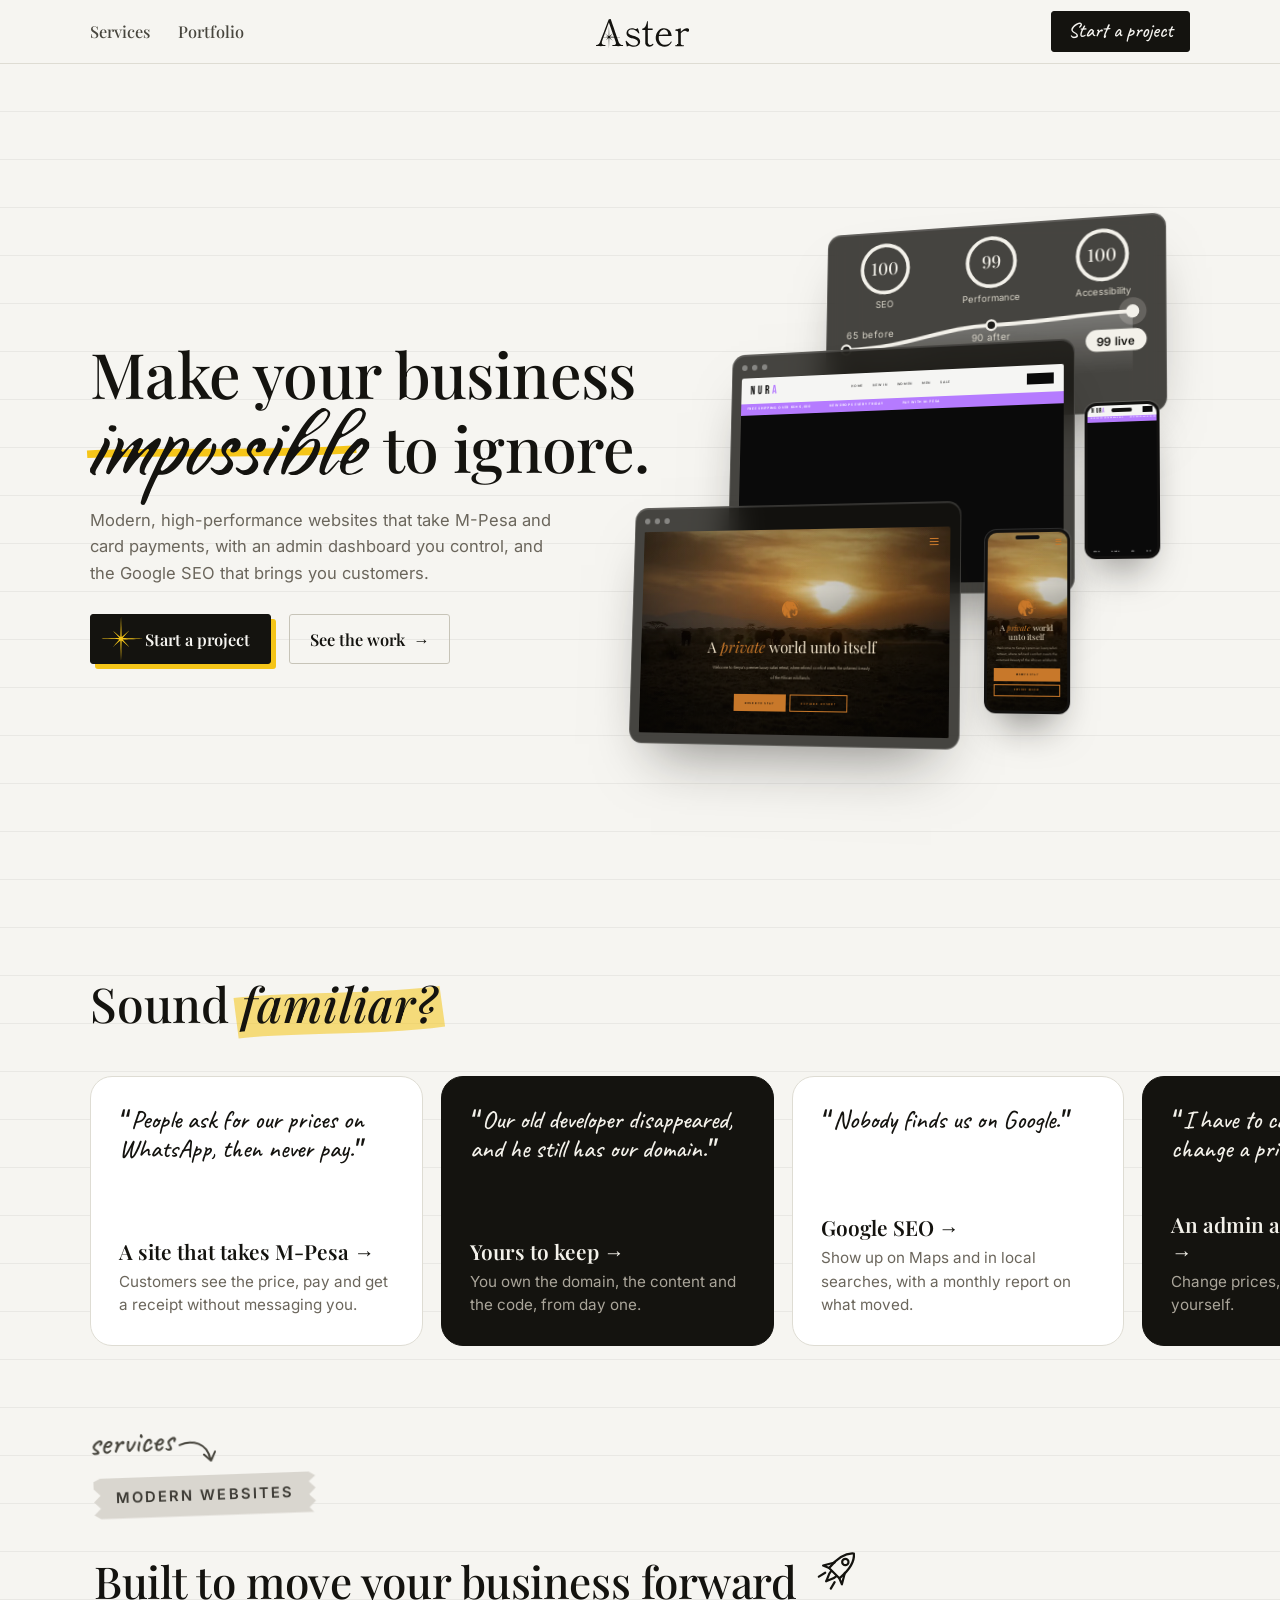
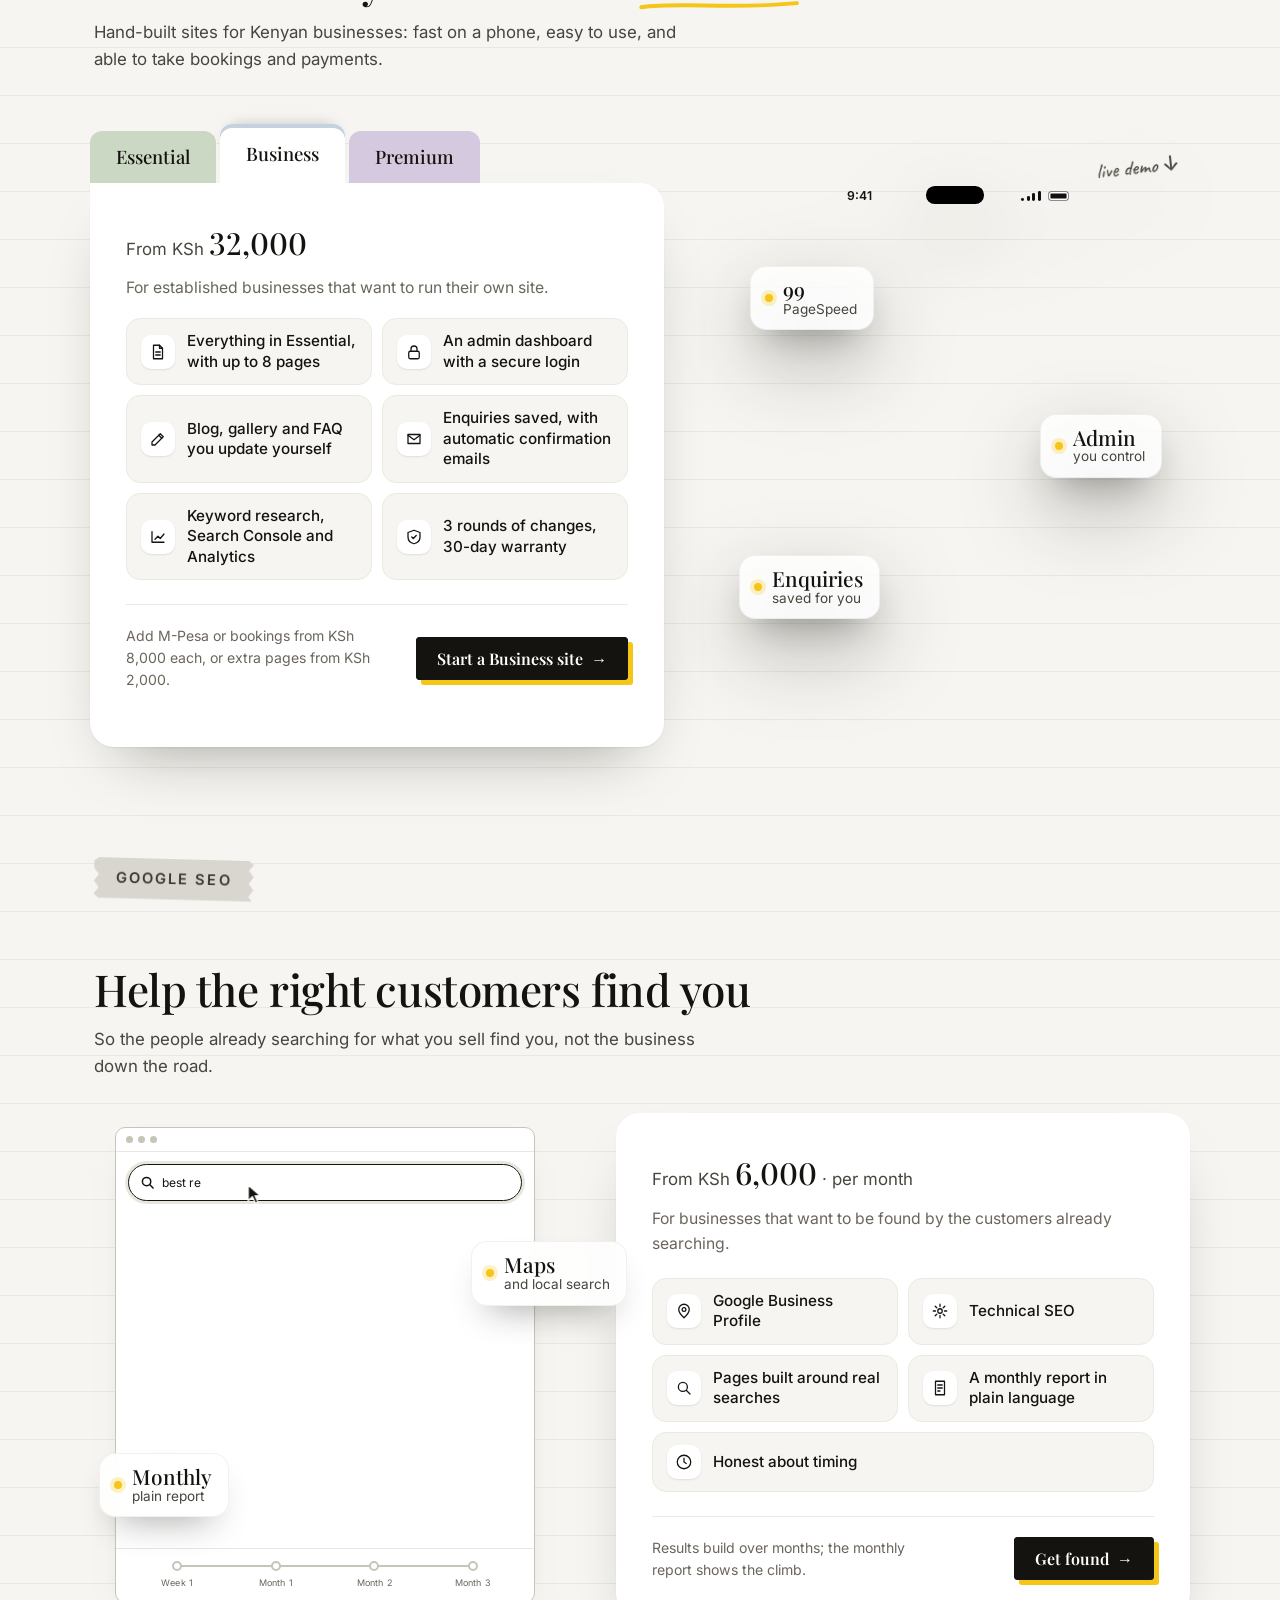
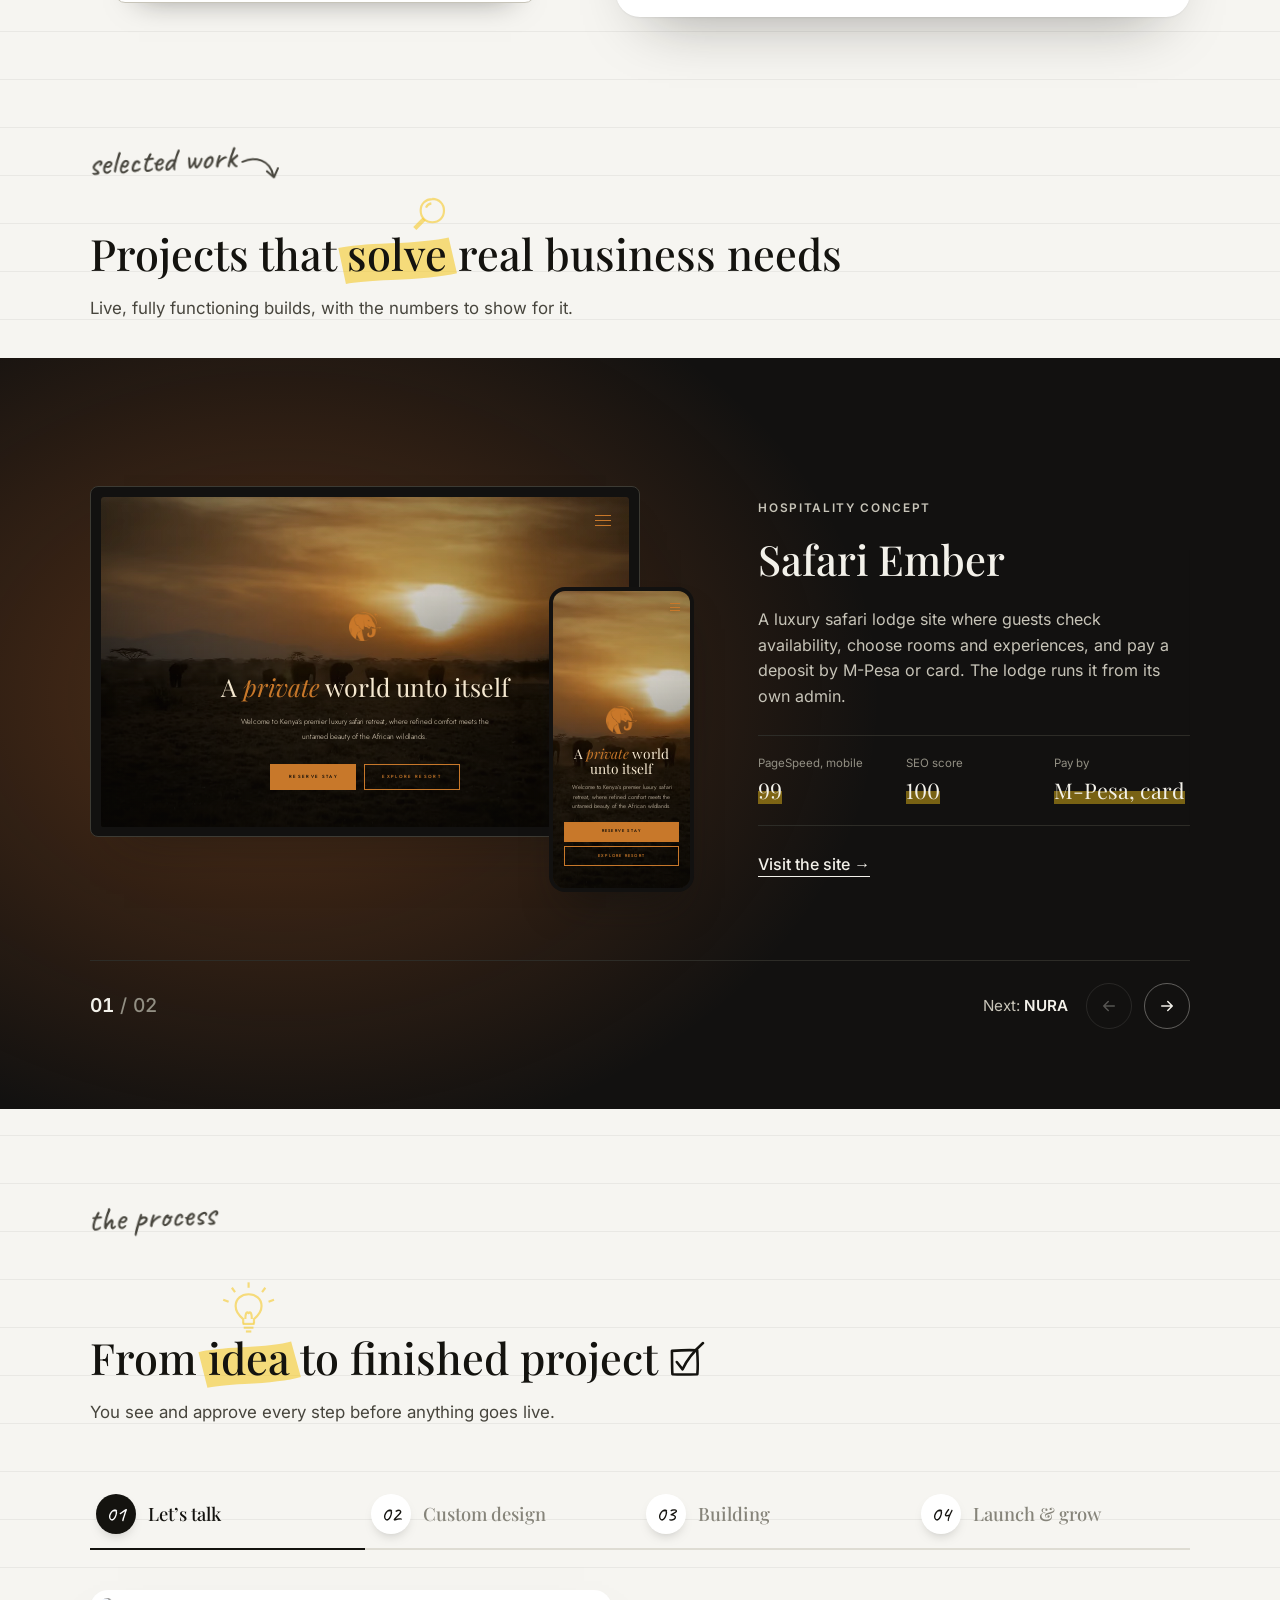
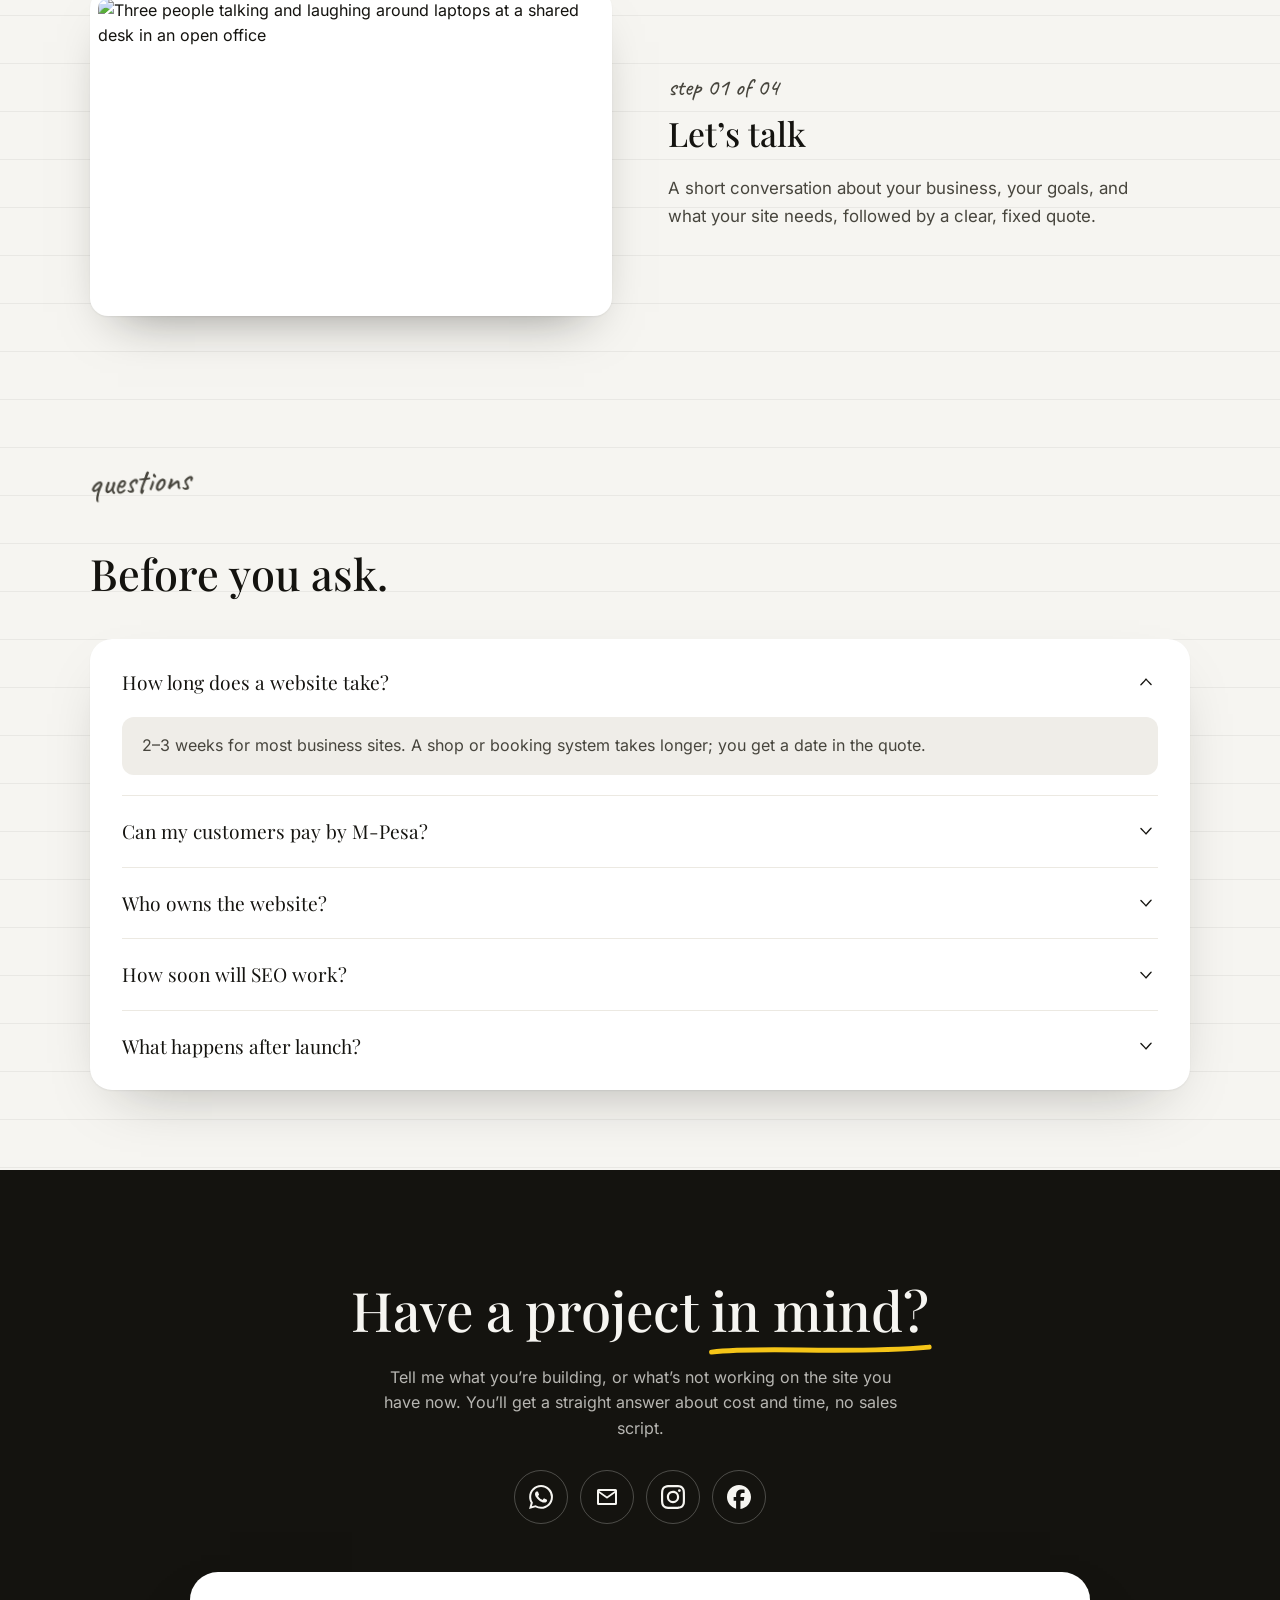
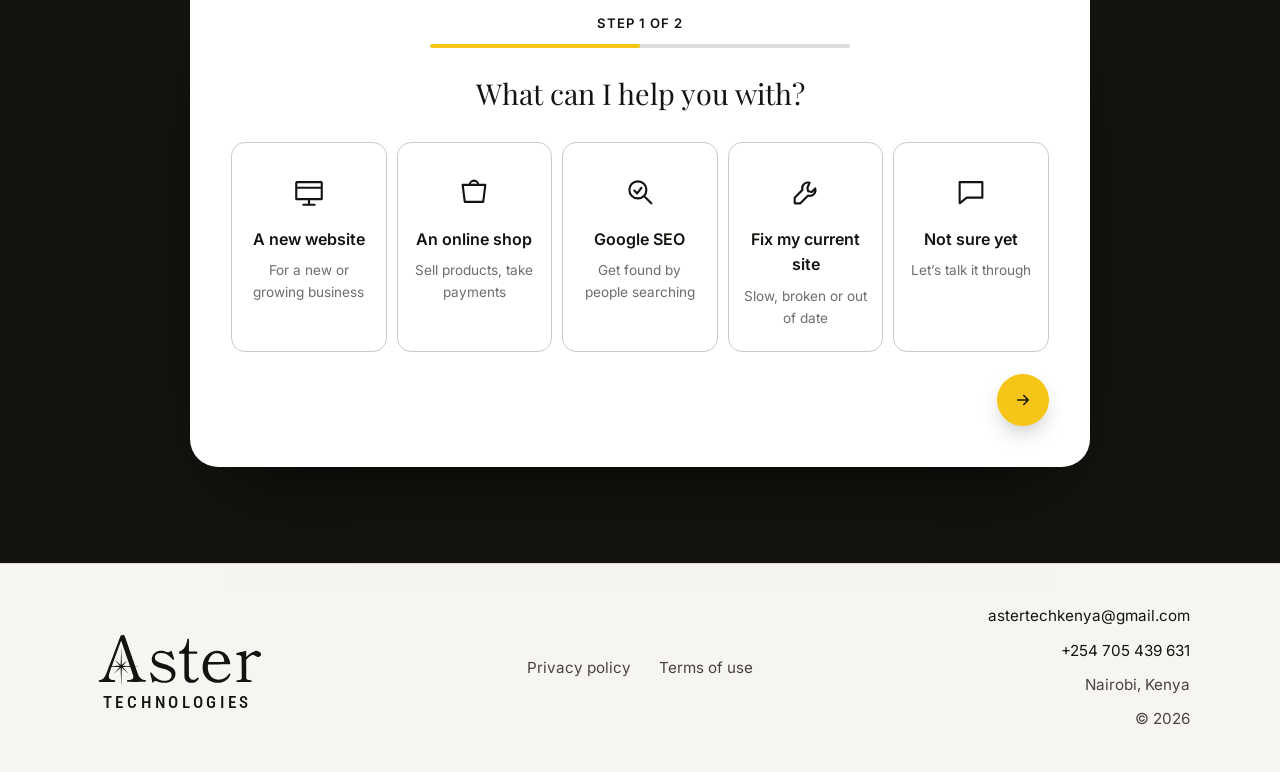
==== commit f4eed35a: "New services layout, legal pages, contact form and process updates" ====
--- a/public/index.html
+++ b/public/index.html
@@ -22,7 +22,11 @@
   <script src="js/films.js" defer></script>
   <script src="js/marks.js" defer></script>
   <script src="js/demos.js" defer></script>
-  <script src="js/work-pin.js" defer></script>
+  <script src="js/tiers.js" defer></script>
+  <script src="js/work-carousel.js" defer></script>
+  <script src="js/pains.js" defer></script>
+  <script src="js/steps.js" defer></script>
+  <script src="js/enquiry.js" defer></script>
 </head>
 <body>
 <!-- Reusable marks, referenced with <use> everywhere they appear. -->
@@ -73,7 +77,6 @@
     <!-- Centre: the logo -->
     <a class="logo" href="#top">
       <svg class="wordmark-mark" viewBox="-9 -9 354.6 124" aria-hidden="true"><use href="#aster-wordmark" /></svg>
-      <span class="logo__tag" aria-hidden="true">Technologies</span>
       <span class="sr-only">Aster Technologies</span>
     </a>
     <!-- Right: the one action that matters -->
@@ -85,11 +88,11 @@
   <section class="hero wrap">
     <div class="hero-grid">
       <div class="hero-text">
-        <h1>Make your business<br><span class="ink-highlight"><span class="sr-only">impossible</span><svg class="handwrite" viewBox="0 0 1692 588" aria-hidden="true"><defs><mask id="hw-pen" maskUnits="userSpaceOnUse" x="-20" y="-20" width="1732" height="628"><path d="M89,179C90,181 93,189 94,192C95,195 96,196 97,198C98,200 98,202 99,204C100,206 101,208 101,210C101,212 101,214 101,216C101,218 100,220 99,222C98,224 98,226 97,228C96,230 96,232 95,234C94,236 93,238 92,240C91,242 90,244 89,246C88,248 87,250 86,252C85,254 84,256 83,258C82,260 81,262 80,264C79,266 78,268 77,270C76,272 74,274 73,276C72,278 70,280 69,282C68,284 67,286 66,288C65,290 63,292 62,294C61,296 60,298 59,300C58,302 57,304 56,306C55,308 53,310 52,312C51,314 49,316 48,318C47,320 46,322 45,324C44,326 42,328 41,330C40,332 39,334 38,336C37,338 35,340 34,342C33,344 32,346 31,348C30,350 29,352 28,354C27,356 26,358 25,360C24,362 23,364 22,366C21,368 21,370 20,372C19,374 18,376 18,378C18,380 19,382 20,384C21,386 21,388 22,390C23,392 24,394 25,396C26,398 28,401 29,402C30,403 31,401 33,403C35,405 42,411 44,412" stroke-width="51" pathLength="1" style="--d:0.50s;--t:0.08s" /><path d="M167,176C168,178 172,185 174,188C176,191 177,192 178,194C179,196 180,198 181,200C182,202 182,204 183,206C184,208 184,210 184,212C184,214 185,216 185,218C185,220 184,222 183,224C182,226 182,228 181,230C180,232 179,234 178,236C177,238 176,240 176,242C176,244 175,246 175,248C175,250 174,252 174,254C174,256 173,258 173,260C173,262 172,264 172,266C172,268 171,270 171,272C171,274 171,276 170,278C169,280 168,282 167,284C166,286 165,288 164,290C163,292 161,294 160,296C159,298 157,300 156,302C155,304 154,306 153,308C152,310 151,312 150,314C149,316 147,318 146,320C145,322 144,324 143,326C142,328 140,330 139,332C138,334 137,336 136,338C135,340 133,342 132,344C131,346 130,348 129,350C128,352 127,354 126,356C125,358 124,360 123,362C122,364 121,366 120,368C119,370 118,372 117,374C116,376 114,378 113,380C112,382 112,382 111,385C110,388 105,395 104,397" stroke-width="64" pathLength="1" style="--d:0.61s;--t:0.08s" /><path d="M156,281C158,281 167,280 170,280C173,280 174,280 176,280C178,280 180,280 182,279C184,278 186,278 188,277C190,276 192,276 194,275C196,274 198,273 200,272C202,271 204,270 206,269C208,268 209,266 211,264C213,262 214,260 216,258C218,256 219,254 221,252C223,250 225,248 227,246C229,244 231,242 233,240C235,238 237,236 239,234C241,232 243,230 245,228C247,226 249,223 251,222C253,221 255,221 257,220C259,219 261,219 263,218C265,217 267,216 269,216C271,216 273,216 275,216C277,216 279,217 281,217C283,217 285,219 287,218C289,217 290,214 292,212C294,210 296,208 297,206C298,204 301,202 301,202C301,202 298,206 296,208C294,210 293,212 291,214C289,216 286,218 285,220C284,222 284,224 283,226C282,228 282,230 282,232C282,234 281,236 281,238C281,240 281,242 280,244C279,246 278,248 277,250C276,252 276,254 275,256C274,258 274,260 274,262C274,264 274,266 273,268C272,270 272,272 271,274C270,276 270,278 270,280C270,282 268,285 269,286C270,287 273,287 275,287C277,287 279,287 279,287C279,287 275,287 273,287C271,287 269,286 267,287C265,288 264,291 263,293C262,295 260,297 259,299C258,301 256,303 255,305C254,307 251,309 250,311C249,313 248,315 247,317C246,319 244,321 243,323C242,325 241,327 240,329C239,331 237,333 236,335C235,337 234,339 233,341C232,343 230,345 229,347C228,349 227,351 226,353C225,355 223,357 222,359C221,361 220,363 219,365C218,367 218,369 217,371C216,373 216,373 215,376C214,379 211,387 210,389" stroke-width="66" pathLength="1" style="--d:0.72s;--t:0.12s" /><path d="M266,290C269,290 277,288 280,287C283,286 284,286 286,286C288,286 290,285 292,284C294,283 296,283 298,282C300,281 302,280 304,279C306,278 308,276 310,274C312,272 314,270 316,268C318,266 320,264 322,262C324,260 326,258 328,256C330,254 332,252 334,250C336,248 338,246 340,245C342,244 344,242 346,241C348,240 350,240 352,240C354,240 356,239 358,238C360,237 362,236 364,236C366,236 368,235 370,235C372,235 374,236 376,236C378,236 380,237 382,236C384,235 386,232 388,230C390,228 391,226 393,224C395,222 396,220 398,218C400,216 401,214 403,212C405,210 407,207 408,206C409,205 408,207 407,208C406,209 404,212 402,214C400,216 398,218 396,220C394,222 393,224 391,226C389,228 388,230 386,232C384,234 381,237 380,238C379,239 378,236 378,237C378,238 379,241 379,243C379,245 378,247 377,249C376,251 376,253 376,255C376,257 375,259 374,261C373,263 373,265 372,267C371,269 370,271 369,273C368,275 366,277 365,279C364,281 362,283 361,285C360,287 358,289 357,291C356,293 354,295 353,297C352,299 350,301 349,303C348,305 346,307 345,309C344,311 342,313 341,315C340,317 339,319 338,321C337,323 335,325 334,327C333,329 332,331 331,333C330,335 329,337 328,339C327,341 326,343 325,345C324,347 323,349 322,351C321,353 321,355 320,357C319,359 318,361 318,363C318,365 318,367 317,369C316,371 315,373 315,375C315,377 316,379 317,381C318,383 318,385 319,387C320,389 320,391 321,393C322,395 324,398 326,399C328,400 330,400 332,400C334,400 336,399 338,399C340,399 338,399 341,398C344,397 352,395 355,395" stroke-width="66" pathLength="1" style="--d:0.87s;--t:0.13s" /><path d="M485,171C485,173 486,182 487,185C488,188 488,189 488,191C488,193 489,195 489,197C489,199 489,201 489,203C489,205 488,207 488,209C488,211 487,213 487,215C487,217 487,219 487,221C487,223 486,225 485,227C484,229 483,231 482,233C481,235 479,237 478,239C477,241 476,243 475,245C474,247 472,249 471,251C470,253 469,255 468,257C467,259 465,261 464,263C463,265 462,267 461,269C460,271 458,273 457,275C456,277 455,279 454,281C453,283 452,285 451,287C450,289 448,291 447,293C446,295 445,297 444,299C443,301 441,303 440,305C439,307 438,309 437,311C436,313 435,315 434,317C433,319 432,321 431,323C430,325 429,327 428,329C427,331 426,333 425,335C424,337 423,339 422,341C421,343 420,345 419,347C418,349 417,351 416,353C415,355 415,357 414,359C413,361 412,363 412,365C412,367 411,369 411,371C411,373 410,375 410,377C410,379 410,381 409,383C408,385 407,386 405,387C403,388 400,389 399,391C398,393 397,395 396,397C395,399 394,401 393,403C392,405 391,407 390,409C389,411 388,413 387,415C386,417 385,419 384,421C383,423 382,425 381,427C380,429 379,431 378,433C377,435 377,437 376,439C375,441 374,443 373,445C372,447 371,449 370,451C369,453 368,455 367,457C366,459 366,461 365,463C364,465 363,467 362,469C361,471 360,473 359,475C358,477 358,479 357,481C356,483 355,485 354,487C353,489 353,491 352,493C351,495 350,497 349,499C348,501 348,503 347,505C346,507 345,509 344,511C343,513 343,515 342,517C341,519 341,521 340,523C339,525 339,527 338,529C337,531 336,533 335,535C334,537 334,539 333,541C332,543 332,545 331,547C330,549 329,551 328,553C327,555 327,557 326,559C325,561 324,563 323,565C322,567 322,569 321,571C320,573 320,576 320,577C320,578 320,575 320,577C320,579 318,589 318,591" stroke-width="56" pathLength="1" style="--d:1.03s;--t:0.14s" /><path d="M473,222C475,222 484,222 487,222C490,222 490,223 492,223C494,223 496,222 498,222C500,222 502,221 504,220C506,219 508,219 510,218C512,217 514,217 516,216C518,215 520,214 522,213C524,212 526,209 528,207C530,205 532,204 534,203C536,202 538,200 540,199C542,198 544,196 546,195C548,194 550,194 552,193C554,192 556,192 558,192C560,192 562,191 564,191C566,191 568,192 570,193C572,194 575,196 576,198C577,200 577,202 578,204C579,206 580,208 580,210C580,212 581,214 581,216C581,218 582,220 582,222C582,224 582,226 582,228C582,230 581,232 580,234C579,236 579,238 578,240C577,242 577,244 576,246C575,248 574,250 573,252C572,254 571,256 570,258C569,260 569,262 568,264C567,266 566,268 565,270C564,272 562,274 561,276C560,278 559,280 558,282C557,284 556,286 555,288C554,290 552,292 551,294C550,296 548,298 547,300C546,302 544,304 543,306C542,308 540,310 538,312C536,314 535,316 534,318C533,320 532,322 530,324C528,326 527,328 525,330C523,332 522,334 520,336C518,338 516,340 514,342C512,344 510,346 508,348C506,350 505,352 503,354C501,356 499,358 497,360C495,362 493,363 491,365C489,367 487,368 485,370C483,372 481,374 479,375C477,376 475,378 473,379C471,380 469,382 467,383C465,384 463,385 461,386C459,387 457,388 455,389C453,390 451,390 449,391C447,392 445,392 443,392C441,392 439,392 437,392C435,392 433,392 431,392C429,392 427,392 425,392C423,392 421,392 419,391C417,390 415,389 413,388C411,387 412,387 409,385C406,383 399,379 397,378" stroke-width="54" pathLength="1" style="--d:1.20s;--t:0.13s" /><path d="M730,186C728,188 721,192 718,194C715,196 714,197 712,198C710,199 708,200 706,202C704,204 702,205 700,207C698,209 696,210 694,212C692,214 690,216 688,218C686,220 684,222 682,224C680,226 678,227 676,229C674,231 673,233 671,235C669,237 668,239 666,241C664,243 663,245 661,247C659,249 658,251 656,253C654,255 654,257 652,259C650,261 648,263 647,265C646,267 644,269 643,271C642,273 640,275 639,277C638,279 636,281 635,283C634,285 633,287 632,289C631,291 629,293 628,295C627,297 626,299 625,301C624,303 622,305 621,307C620,309 619,311 618,313C617,315 615,317 614,319C613,321 613,323 612,325C611,327 611,329 610,331C609,333 609,335 608,337C607,339 606,341 606,343C606,345 606,347 605,349C604,351 603,353 603,355C603,357 603,359 603,361C603,363 604,365 604,367C604,369 604,371 605,373C606,375 606,377 607,379C608,381 608,383 609,385C610,387 612,390 614,391C616,392 618,393 620,394C622,395 624,395 626,395C628,395 630,394 632,394C634,394 636,393 638,392C640,391 642,390 644,389C646,388 648,386 650,385C652,384 654,382 656,380C658,378 660,377 662,375C664,373 666,372 668,370C670,368 672,366 674,364C676,362 678,360 680,358C682,356 684,354 686,352C688,350 690,348 692,346C694,344 695,342 697,340C699,338 700,336 702,334C704,332 705,330 707,328C709,326 710,324 712,322C714,320 715,318 716,316C717,314 719,312 720,310C721,308 722,306 724,304C726,302 728,300 729,298C730,296 731,294 732,292C733,290 734,288 735,286C736,284 737,282 738,280C739,278 740,276 741,274C742,272 743,270 744,268C745,266 744,264 745,262C746,260 746,258 747,256C748,254 749,252 749,250C749,248 749,246 749,244C749,242 751,240 751,238C751,236 751,233 751,232C751,231 750,233 750,231C750,229 748,219 748,217" stroke-width="54" pathLength="1" style="--d:1.36s;--t:0.15s" /><path d="M854,264C856,263 862,258 865,256C868,254 869,254 871,253C873,252 875,249 877,247C879,245 880,243 881,241C882,239 882,237 883,235C884,233 884,231 884,229C884,227 886,225 886,223C886,221 886,219 886,217C886,215 885,213 884,211C883,209 882,206 880,205C878,204 876,203 874,203C872,203 870,204 868,204C866,204 864,205 862,205C860,205 858,206 856,206C854,206 852,206 850,207C848,208 846,208 844,209C842,210 840,212 838,214C836,216 834,217 832,219C830,221 828,223 826,225C824,227 822,229 821,231C820,233 818,235 817,237C816,239 815,241 814,243C813,245 812,247 812,249C812,251 811,253 811,255C811,257 812,259 812,261C812,263 812,265 813,267C814,269 814,271 815,273C816,275 816,277 817,279C818,281 819,283 820,285C821,287 823,289 825,291C827,293 829,295 831,297C833,299 835,301 836,303C837,305 838,307 839,309C840,311 841,313 842,315C843,317 844,319 844,321C844,323 844,325 845,327C846,329 846,331 847,333C848,335 848,337 848,339C848,341 848,343 847,345C846,347 846,349 845,351C844,353 843,355 842,357C841,359 840,361 838,363C836,365 835,367 833,369C831,371 829,373 827,375C825,377 823,378 821,380C819,382 817,383 815,384C813,385 811,386 809,387C807,388 805,388 803,389C801,390 799,391 797,391C795,391 793,391 791,391C789,391 787,390 785,390C783,390 781,389 779,389C777,389 775,388 773,388C771,388 769,386 767,386C765,386 763,386 761,385C759,384 757,383 755,382C753,381 751,380 749,378C747,376 745,375 743,373C741,371 738,368 737,367C736,366 738,368 736,366C734,364 728,358 726,356" stroke-width="57" pathLength="1" style="--d:1.54s;--t:0.13s" /><path d="M1011,264C1012,263 1018,257 1021,255C1024,253 1024,252 1026,250C1028,248 1031,247 1032,245C1033,243 1033,241 1034,239C1035,237 1035,235 1036,233C1037,231 1038,229 1038,227C1038,225 1039,223 1039,221C1039,219 1038,217 1038,215C1038,213 1037,211 1036,209C1035,207 1032,205 1030,204C1028,203 1026,203 1024,203C1022,203 1020,204 1018,204C1016,204 1014,206 1012,206C1010,206 1008,207 1006,207C1004,207 1002,207 1000,208C998,209 996,210 994,211C992,212 990,214 988,216C986,218 984,220 982,222C980,224 979,226 977,228C975,230 974,232 972,234C970,236 969,238 968,240C967,242 967,244 966,246C965,248 964,250 964,252C964,254 964,256 964,258C964,260 964,262 965,264C966,266 966,268 967,270C968,272 968,274 969,276C970,278 971,280 972,282C973,284 974,286 976,288C978,290 979,292 981,294C983,296 984,298 986,300C988,302 990,304 991,306C992,308 993,310 994,312C995,314 996,316 996,318C996,320 996,322 997,324C998,326 998,328 999,330C1000,332 1000,334 1000,336C1000,338 1001,340 1001,342C1001,344 1000,346 999,348C998,350 997,352 996,354C995,356 994,358 993,360C992,362 990,364 988,366C986,368 985,370 983,372C981,374 979,376 977,378C975,380 973,381 971,382C969,383 967,384 965,385C963,386 961,387 959,388C957,389 955,390 953,390C951,390 949,391 947,391C945,391 943,390 941,390C939,390 937,389 935,389C933,389 931,388 929,388C927,388 925,388 923,387C921,386 919,386 917,385C915,384 913,384 911,383C909,382 907,381 905,380C903,379 901,378 899,376C897,374 895,372 893,370C891,368 891,368 889,366C887,364 881,358 879,356" stroke-width="57" pathLength="1" style="--d:1.70s;--t:0.13s" /><path d="M1140,180C1140,182 1143,190 1144,193C1145,196 1145,197 1146,199C1147,201 1147,203 1148,205C1149,207 1150,209 1150,211C1150,213 1149,215 1149,217C1149,219 1148,221 1148,223C1148,225 1147,227 1146,229C1145,231 1144,233 1143,235C1142,237 1141,239 1140,241C1139,243 1138,245 1137,247C1136,249 1135,251 1134,253C1133,255 1132,257 1131,259C1130,261 1129,263 1128,265C1127,267 1125,269 1124,271C1123,273 1122,275 1121,277C1120,279 1119,281 1118,283C1117,285 1115,287 1114,289C1113,291 1112,293 1111,295C1110,297 1108,299 1107,301C1106,303 1105,305 1104,307C1103,309 1101,311 1100,313C1099,315 1097,317 1096,319C1095,321 1094,323 1093,325C1092,327 1091,329 1090,331C1089,333 1087,335 1086,337C1085,339 1084,341 1083,343C1082,345 1081,347 1080,349C1079,351 1077,353 1076,355C1075,357 1074,359 1073,361C1072,363 1072,365 1071,367C1070,369 1069,371 1068,373C1067,375 1067,377 1067,379C1067,381 1068,383 1069,385C1070,387 1070,389 1071,391C1072,393 1072,395 1073,397C1074,399 1077,401 1078,402C1079,403 1078,401 1080,403C1082,405 1089,411 1091,412" stroke-width="50" pathLength="1" style="--d:1.86s;--t:0.08s" /><path d="M1286,167C1288,167 1297,166 1300,166C1303,166 1304,166 1306,166C1308,166 1310,166 1312,165C1314,164 1316,164 1318,163C1320,162 1322,161 1324,160C1326,159 1328,157 1330,156C1332,155 1334,153 1336,152C1338,151 1340,149 1342,148C1344,147 1346,145 1348,144C1350,143 1352,141 1354,140C1356,139 1358,137 1360,136C1362,135 1364,133 1366,132C1368,131 1370,130 1372,128C1374,126 1376,124 1378,123C1380,122 1382,120 1384,119C1386,118 1388,116 1390,114C1392,112 1394,111 1396,109C1398,107 1400,106 1402,104C1404,102 1406,100 1408,98C1410,96 1412,94 1414,92C1416,90 1417,88 1419,86C1421,84 1423,82 1425,80C1427,78 1428,76 1430,74C1432,72 1433,70 1434,68C1435,66 1437,64 1438,62C1439,60 1440,58 1441,56C1442,54 1443,52 1444,50C1445,48 1444,46 1445,44C1446,42 1447,40 1447,38C1447,36 1447,34 1447,32C1447,30 1447,28 1446,26C1445,24 1444,22 1443,20C1442,18 1439,16 1437,15C1435,14 1433,14 1431,13C1429,12 1427,13 1425,12C1423,11 1421,10 1419,9C1417,8 1415,9 1413,9C1411,9 1409,10 1407,11C1405,12 1404,14 1402,15C1400,16 1398,17 1396,18C1394,19 1392,21 1390,22C1388,23 1386,24 1384,26C1382,28 1380,29 1378,31C1376,33 1374,35 1372,37C1370,39 1368,41 1366,43C1364,45 1362,47 1360,49C1358,51 1356,53 1354,55C1352,57 1351,59 1349,61C1347,63 1345,65 1343,67C1341,69 1340,71 1338,73C1336,75 1334,77 1333,79C1332,81 1330,83 1329,85C1328,87 1326,89 1324,91C1322,93 1320,95 1319,97C1318,99 1316,101 1315,103C1314,105 1312,107 1311,109C1310,111 1308,113 1307,115C1306,117 1304,119 1303,121C1302,123 1300,125 1299,127C1298,129 1296,131 1295,133C1294,135 1293,137 1292,139C1291,141 1292,143 1291,145C1290,147 1290,149 1289,151C1288,153 1289,155 1288,157C1287,159 1285,160 1283,162C1281,164 1279,166 1277,168C1275,170 1273,172 1271,174C1269,176 1268,178 1266,180C1264,182 1263,184 1262,186C1261,188 1259,190 1258,192C1257,194 1256,196 1255,198C1254,200 1253,202 1252,204C1251,206 1249,208 1248,210C1247,212 1246,214 1246,216C1246,218 1245,220 1245,222C1245,224 1244,226 1244,228C1244,230 1242,232 1242,234C1242,236 1241,238 1241,240C1241,242 1241,244 1240,246C1239,248 1238,250 1237,252C1236,254 1234,256 1233,258C1232,260 1230,262 1229,264C1228,266 1227,268 1226,270C1225,272 1223,274 1222,276C1221,278 1219,280 1218,282C1217,284 1216,286 1215,288C1214,290 1212,292 1211,294C1210,296 1209,298 1208,300C1207,302 1205,304 1204,306C1203,308 1202,310 1201,312C1200,314 1198,316 1197,318C1196,320 1195,322 1194,324C1193,326 1192,328 1191,330C1190,332 1189,334 1188,336C1187,338 1186,340 1185,342C1184,344 1184,346 1183,348C1182,350 1182,352 1181,354C1180,356 1180,358 1179,360C1178,362 1177,364 1176,366C1175,368 1176,370 1175,372C1174,374 1174,376 1173,378C1172,380 1170,383 1170,384C1170,385 1171,383 1170,385C1169,387 1165,396 1164,398" stroke-width="64" pathLength="1" style="--d:1.97s;--t:0.23s" /><path d="M1225,250C1227,250 1236,250 1239,250C1242,250 1243,251 1245,251C1247,251 1249,250 1251,250C1253,250 1255,250 1257,249C1259,248 1261,248 1263,247C1265,246 1267,246 1269,245C1271,244 1273,243 1275,242C1277,241 1279,240 1281,238C1283,236 1285,234 1287,232C1289,230 1291,228 1293,226C1295,224 1297,223 1299,221C1301,219 1303,217 1305,215C1307,213 1309,212 1311,210C1313,208 1315,207 1317,206C1319,205 1321,203 1323,202C1325,201 1327,199 1329,198C1331,197 1333,196 1335,195C1337,194 1339,194 1341,193C1343,192 1345,192 1347,192C1349,192 1351,192 1353,192C1355,192 1357,192 1359,192C1361,192 1363,194 1365,195C1367,196 1368,198 1369,200C1370,202 1371,204 1372,206C1373,208 1372,210 1373,212C1374,214 1374,216 1375,218C1376,220 1376,222 1376,224C1376,226 1376,228 1376,230C1376,232 1375,234 1375,236C1375,238 1375,240 1374,242C1373,244 1372,246 1371,248C1370,250 1370,252 1370,254C1370,256 1369,258 1368,260C1367,262 1367,264 1366,266C1365,268 1364,270 1363,272C1362,274 1361,276 1360,278C1359,280 1358,282 1357,284C1356,286 1355,288 1354,290C1353,292 1352,294 1351,296C1350,298 1348,300 1347,302C1346,304 1344,306 1343,308C1342,310 1340,312 1339,314C1338,316 1336,318 1335,320C1334,322 1332,324 1331,326C1330,328 1328,330 1326,332C1324,334 1323,336 1321,338C1319,340 1318,342 1316,344C1314,346 1313,348 1311,350C1309,352 1307,354 1305,356C1303,358 1301,360 1299,362C1297,364 1295,365 1293,367C1291,369 1289,370 1287,372C1285,374 1283,376 1281,377C1279,378 1277,380 1275,381C1273,382 1271,383 1269,384C1267,385 1265,387 1263,388C1261,389 1259,389 1257,390C1255,391 1253,391 1251,392C1249,393 1247,394 1245,394C1243,394 1241,395 1239,395C1237,395 1235,396 1233,396C1231,396 1229,396 1227,396C1225,396 1223,395 1221,395C1219,395 1217,395 1215,395C1213,395 1211,395 1209,395C1207,395 1207,394 1204,394C1201,394 1192,393 1190,393" stroke-width="53" pathLength="1" style="--d:2.23s;--t:0.14s" /><path d="M1540,164C1542,162 1549,158 1552,156C1555,154 1556,153 1558,152C1560,151 1562,149 1564,148C1566,147 1568,146 1570,145C1572,144 1574,142 1576,141C1578,140 1580,138 1582,136C1584,134 1586,133 1588,132C1590,131 1592,130 1594,128C1596,126 1598,125 1600,123C1602,121 1604,120 1606,118C1608,116 1610,115 1612,113C1614,111 1616,110 1618,108C1620,106 1622,104 1624,102C1626,100 1627,98 1629,96C1631,94 1632,92 1634,90C1636,88 1637,86 1639,84C1641,82 1642,80 1644,78C1646,76 1647,74 1648,72C1649,70 1650,68 1651,66C1652,64 1652,62 1653,60C1654,58 1655,56 1656,54C1657,52 1658,50 1658,48C1658,46 1659,44 1659,42C1659,40 1659,38 1659,36C1659,34 1658,32 1658,30C1658,28 1658,26 1657,24C1656,22 1655,20 1654,18C1653,16 1651,14 1649,13C1647,12 1645,11 1643,10C1641,9 1639,8 1637,7C1635,6 1633,7 1631,7C1629,7 1627,7 1625,7C1623,7 1621,8 1619,8C1617,8 1615,7 1613,8C1611,9 1609,12 1607,13C1605,14 1603,15 1601,16C1599,17 1597,18 1595,20C1593,22 1591,23 1589,25C1587,27 1585,28 1583,30C1581,32 1579,33 1577,35C1575,37 1574,39 1572,41C1570,43 1569,45 1567,47C1565,49 1564,51 1562,53C1560,55 1558,57 1557,59C1556,61 1554,63 1553,65C1552,67 1550,69 1549,71C1548,73 1547,75 1546,77C1545,79 1543,81 1542,83C1541,85 1539,87 1538,89C1537,91 1536,93 1535,95C1534,97 1532,99 1531,101C1530,103 1529,105 1528,107C1527,109 1525,111 1524,113C1523,115 1522,117 1521,119C1520,121 1519,123 1518,125C1517,127 1515,129 1514,131C1513,133 1513,135 1512,137C1511,139 1510,141 1510,143C1510,145 1509,147 1509,149C1509,151 1509,153 1508,155C1507,157 1506,159 1505,161C1504,163 1501,164 1499,166C1497,168 1496,170 1495,172C1494,174 1491,176 1490,178C1489,180 1488,182 1487,184C1486,186 1485,188 1484,190C1483,192 1482,194 1481,196C1480,198 1479,200 1478,202C1477,204 1476,206 1475,208C1474,210 1473,212 1472,214C1471,216 1470,218 1469,220C1468,222 1467,224 1466,226C1465,228 1464,230 1463,232C1462,234 1461,236 1460,238C1459,240 1458,242 1457,244C1456,246 1455,248 1454,250C1453,252 1452,254 1451,256C1450,258 1449,260 1448,262C1447,264 1447,266 1446,268C1445,270 1444,272 1443,274C1442,276 1441,278 1440,280C1439,282 1438,284 1437,286C1436,288 1436,290 1435,292C1434,294 1433,296 1432,298C1431,300 1431,302 1430,304C1429,306 1428,308 1427,310C1426,312 1425,314 1424,316C1423,318 1423,320 1422,322C1421,324 1420,326 1419,328C1418,330 1418,332 1417,334C1416,336 1416,338 1415,340C1414,342 1414,344 1413,346C1412,348 1412,350 1411,352C1410,354 1410,356 1409,358C1408,360 1408,362 1407,364C1406,366 1406,368 1406,370C1406,372 1406,374 1406,376C1406,378 1407,380 1408,382C1409,384 1409,386 1410,388C1411,390 1412,392 1413,394C1414,396 1417,397 1419,398C1421,399 1423,398 1425,398C1427,398 1429,398 1431,397C1433,396 1435,395 1437,394C1439,393 1441,391 1443,389C1445,387 1447,386 1449,384C1451,382 1453,380 1455,378C1457,376 1459,374 1461,372C1463,370 1464,368 1466,366C1468,364 1469,362 1471,360C1473,358 1475,356 1477,354C1479,352 1480,350 1482,348C1484,346 1485,344 1487,342C1489,340 1490,338 1492,336C1494,334 1496,332 1497,330C1498,328 1499,325 1501,324C1503,323 1505,323 1507,323C1509,323 1511,324 1513,324C1515,324 1517,324 1519,325C1521,326 1524,329 1525,330C1526,331 1524,329 1526,331C1528,333 1535,339 1537,340" stroke-width="51" pathLength="1" style="--d:2.40s;--t:0.26s" /><path d="M1512,328C1515,329 1523,330 1526,331C1529,332 1530,337 1532,337C1534,337 1535,335 1536,333C1537,331 1537,329 1538,327C1539,325 1540,323 1541,321C1542,319 1545,316 1547,316C1549,316 1551,320 1553,322C1555,324 1557,325 1559,326C1561,327 1563,327 1565,327C1567,327 1569,327 1571,327C1573,327 1575,327 1577,327C1579,327 1581,327 1583,327C1585,327 1587,326 1589,325C1591,324 1593,323 1595,322C1597,321 1599,320 1601,319C1603,318 1605,316 1607,315C1609,314 1611,312 1613,311C1615,310 1617,308 1619,306C1621,304 1623,303 1625,301C1627,299 1629,297 1631,295C1633,293 1635,291 1637,289C1639,287 1640,285 1641,283C1642,281 1644,279 1646,277C1648,275 1649,273 1650,271C1651,269 1653,267 1654,265C1655,263 1657,261 1658,259C1659,257 1661,255 1662,253C1663,251 1664,249 1665,247C1666,245 1667,243 1668,241C1669,239 1668,237 1669,235C1670,233 1670,231 1671,229C1672,227 1672,225 1672,223C1672,221 1671,219 1670,217C1669,215 1669,213 1668,211C1667,209 1664,206 1662,205C1660,204 1658,204 1656,204C1654,204 1652,203 1650,203C1648,203 1646,202 1644,202C1642,202 1640,204 1638,204C1636,204 1634,204 1632,205C1630,206 1628,208 1626,210C1624,212 1622,213 1620,215C1618,217 1616,219 1614,221C1612,223 1610,225 1608,227C1606,229 1604,231 1602,233C1600,235 1598,237 1596,239C1594,241 1593,243 1591,245C1589,247 1587,249 1585,251C1583,253 1582,255 1580,257C1578,259 1578,261 1576,263C1574,265 1573,267 1571,269C1569,271 1568,273 1566,275C1564,277 1563,279 1562,281C1561,283 1559,285 1558,287C1557,289 1555,291 1554,293C1553,295 1552,297 1551,299C1550,301 1550,303 1550,305C1550,307 1549,309 1548,311C1547,313 1547,315 1546,317C1545,319 1541,320 1540,322C1539,324 1539,326 1538,328C1537,330 1537,332 1536,334C1535,336 1534,338 1533,340C1532,342 1532,344 1532,346C1532,348 1532,350 1532,352C1532,354 1532,356 1532,358C1532,360 1533,362 1533,364C1533,366 1534,368 1534,370C1534,372 1534,374 1535,376C1536,378 1537,380 1538,382C1539,384 1540,386 1541,388C1542,390 1544,392 1546,393C1548,394 1550,396 1552,397C1554,398 1556,399 1558,400C1560,401 1562,401 1564,401C1566,401 1568,401 1570,401C1572,401 1574,401 1576,401C1578,401 1580,400 1582,400C1584,400 1586,399 1588,399C1590,399 1592,398 1594,398C1596,398 1598,397 1600,396C1602,395 1604,395 1606,394C1608,393 1610,392 1612,391C1614,390 1616,389 1618,388C1620,387 1622,385 1624,384C1626,383 1628,382 1630,381C1632,380 1634,378 1636,377C1638,376 1640,374 1642,373C1644,372 1643,373 1645,371C1647,369 1655,365 1657,363" stroke-width="50" pathLength="1" style="--d:2.70s;--t:0.19s" /><path d="M123,129 L147,117" stroke-width="60" pathLength="1" style="--d:2.92s;--t:0.12s" /><path d="M1171,129 L1195,117" stroke-width="60" pathLength="1" style="--d:3.07s;--t:0.12s" /></mask></defs><path class="handwrite__ink" fill-rule="evenodd" d="M1053,190Q1049,187 1044,184Q1038,182 1030,182Q1021,182 1012,184Q1003,187 993,192Q983,198 970,211Q958,224 954,234Q949,244 949,254Q949,265 953,273Q957,281 967,292Q977,303 980,308Q984,314 985,320Q986,326 984,332Q983,337 978,345Q974,353 966,360Q959,368 950,372Q942,377 931,377Q920,377 915,375Q910,373 902,367Q894,361 890,360Q886,359 884,361Q883,363 883,366Q883,369 888,376Q892,382 896,386Q900,389 910,395Q921,401 928,404Q935,406 947,406Q959,406 973,400Q987,394 998,384Q1009,373 1014,362Q1019,352 1019,340Q1019,329 1014,320Q1009,311 995,295Q981,279 979,274Q977,269 977,265Q977,261 983,250Q989,238 994,232Q1000,227 1006,224Q1011,220 1012,220Q1014,221 1016,224Q1019,228 1011,241Q1003,254 1003,258Q1003,261 1006,264Q1008,267 1010,268Q1013,269 1022,268Q1032,268 1038,264Q1045,260 1050,254Q1056,249 1061,239Q1066,229 1066,220Q1066,212 1062,203Q1057,194 1053,190ZM904,196Q899,189 892,186Q885,182 877,182Q869,182 860,184Q850,187 840,193Q829,199 817,212Q805,224 802,230Q799,235 798,240Q796,246 796,255Q796,264 798,268Q799,273 803,279Q807,285 817,296Q827,307 830,314Q833,320 833,324Q833,328 831,334Q829,339 824,346Q820,354 811,362Q802,371 796,374Q789,377 778,377Q767,377 760,374Q752,370 746,365Q739,360 736,360Q732,360 731,362Q730,363 731,368Q732,373 742,382Q751,392 760,396Q768,401 775,404Q782,406 794,406Q806,406 820,400Q834,394 838,392Q841,389 849,380Q857,372 862,360Q867,349 867,340Q867,332 863,324Q859,315 844,297Q828,279 826,273Q824,267 824,263Q825,259 828,252Q830,246 838,237Q846,228 852,224Q858,220 860,220Q861,221 864,224Q866,228 858,241Q850,254 850,257Q850,260 852,264Q855,267 858,268Q860,269 868,269Q875,269 881,266Q887,264 892,260Q896,257 900,252Q905,246 909,238Q913,229 913,222Q913,214 912,209Q910,204 904,196ZM1155,186Q1148,182 1144,182Q1140,181 1138,182Q1135,184 1135,194Q1135,204 1134,208Q1133,213 1118,242Q1102,272 1089,294Q1076,316 1064,340Q1053,364 1052,370Q1050,376 1050,382Q1051,387 1053,390Q1055,394 1059,398Q1063,402 1066,404Q1070,406 1076,406Q1081,407 1083,406Q1085,405 1085,403Q1085,401 1082,397Q1080,393 1082,386Q1084,379 1091,366Q1098,353 1118,321Q1138,289 1150,266Q1162,242 1162,238Q1163,235 1166,230Q1168,224 1168,214Q1169,204 1166,198Q1162,191 1155,186ZM734,187Q732,184 729,182Q726,181 720,181Q715,181 710,182Q704,184 696,188Q688,192 680,198Q671,205 664,212Q657,218 649,228Q641,237 624,264Q606,290 600,300Q595,311 592,320Q589,329 587,340Q585,350 585,359Q585,368 586,374Q588,379 591,384Q594,390 600,395Q606,400 613,402Q620,405 626,405Q631,405 638,402Q645,399 655,392Q665,385 674,377Q684,369 701,351Q718,333 734,310Q750,286 756,273Q761,260 763,250Q765,240 765,235Q765,230 764,226Q762,221 760,218Q757,216 754,215Q752,214 749,214Q746,215 743,218Q740,220 739,230Q738,240 734,254Q731,268 727,277Q723,286 715,298Q707,311 694,328Q680,344 664,360Q647,376 638,382Q629,387 627,386Q625,386 623,384Q621,382 620,378Q619,375 620,366Q622,357 626,347Q629,337 642,314Q654,292 664,279Q673,266 686,250Q700,235 718,216Q736,198 736,194Q737,190 734,187ZM430,196Q429,189 427,187Q425,185 422,184Q418,182 416,182Q413,182 406,185Q398,188 378,203Q358,218 329,246Q300,274 298,274Q297,275 294,272Q290,270 290,267Q290,264 300,248Q309,231 316,216Q322,201 322,196Q321,192 317,188Q313,184 308,182Q304,181 301,182Q298,182 288,188Q277,193 261,206Q245,220 223,242Q201,265 200,266Q198,266 194,264Q191,261 190,259Q190,257 198,240Q205,222 205,218Q205,213 204,208Q202,202 200,198Q197,194 193,190Q189,187 182,184Q174,182 171,182Q168,183 168,186Q167,189 168,194Q170,198 169,205Q168,212 162,230Q155,248 138,284Q121,321 112,343Q103,365 100,376Q97,387 98,392Q99,396 103,399Q107,402 111,402Q115,402 120,398Q124,394 136,374Q149,355 173,323Q197,291 214,271Q230,251 242,238Q255,225 256,224Q258,224 262,226Q265,229 265,232Q265,235 248,263Q231,291 221,312Q211,332 206,351Q200,370 200,378Q201,386 203,388Q205,391 209,393Q213,395 216,395Q218,395 220,394Q223,392 231,383Q239,374 254,352Q270,330 280,318Q290,305 317,278Q344,251 348,249Q351,247 354,250Q358,252 358,255Q358,258 342,280Q327,303 322,312Q316,322 311,334Q306,345 304,354Q301,363 301,374Q301,386 302,390Q304,393 308,396Q311,400 317,403Q323,406 328,406Q332,406 336,404Q341,402 342,400Q344,398 339,396Q334,395 332,392Q329,388 330,382Q330,377 332,372Q334,366 344,346Q355,327 386,282Q416,236 423,220Q430,203 430,196ZM103,184Q96,181 93,181Q90,181 88,182Q86,184 86,194Q86,204 84,210Q83,215 74,232Q66,249 44,287Q22,325 14,342Q7,358 4,360Q0,363 0,376Q0,389 2,390Q3,390 10,396Q16,403 20,405Q24,407 28,407Q33,407 35,406Q37,404 34,398Q32,393 33,387Q34,381 38,373Q42,365 67,324Q92,284 101,266Q110,249 114,238Q118,227 119,222Q120,217 120,209Q119,201 114,194Q110,188 103,184ZM592,194Q588,189 582,186Q576,183 567,182Q558,182 549,186Q540,189 531,195Q522,201 518,204Q515,208 513,208Q511,209 508,206Q504,204 504,196Q503,187 501,183Q499,179 494,176Q489,172 486,172Q482,172 480,174Q478,176 474,192Q469,207 460,226Q452,245 424,298Q397,352 364,426Q331,499 324,518Q316,538 312,554Q307,570 307,574Q307,577 309,582Q311,587 320,587Q330,587 331,584Q332,581 336,576Q339,572 356,530Q372,487 391,448Q410,408 414,406Q417,403 422,404Q426,405 438,405Q449,405 465,400Q481,394 490,388Q500,382 508,376Q516,369 528,358Q539,346 550,332Q562,317 574,296Q586,276 592,258Q599,240 600,234Q601,227 600,217Q600,207 598,202Q596,198 592,194ZM557,201Q561,201 563,203Q565,205 566,210Q566,215 562,225Q559,235 552,250Q544,265 530,286Q516,308 505,322Q494,335 481,348Q468,361 458,368Q449,375 442,378Q436,381 434,380Q432,380 430,376Q427,373 429,367Q431,361 446,333Q461,305 476,282Q491,260 499,250Q507,240 520,226Q534,213 544,207Q553,201 557,201ZM1172,108Q1165,112 1164,115Q1162,118 1162,123Q1162,128 1164,132Q1167,136 1172,139Q1177,142 1181,143Q1185,144 1191,144Q1197,143 1201,140Q1205,136 1207,132Q1209,128 1209,123Q1209,118 1208,115Q1206,112 1200,108Q1195,105 1186,104Q1178,104 1172,108ZM124,106Q120,108 116,113Q113,118 113,123Q113,128 116,132Q118,136 126,140Q135,144 141,144Q147,143 152,140Q156,136 158,132Q160,128 160,123Q160,118 159,116Q158,113 156,110Q153,108 145,106Q137,103 132,104Q128,104 124,106ZM1650,4Q1647,0 1626,0Q1604,0 1602,4Q1599,7 1594,8Q1590,10 1583,14Q1576,19 1562,34Q1547,49 1530,74Q1513,99 1498,124Q1483,150 1459,196Q1435,242 1423,269Q1411,296 1402,322Q1393,349 1391,365Q1389,381 1390,386Q1392,392 1397,397Q1402,402 1408,404Q1414,406 1419,406Q1424,406 1432,402Q1441,397 1454,386Q1467,374 1485,352Q1503,329 1506,326Q1510,324 1512,324Q1513,325 1516,328Q1518,332 1516,340Q1514,349 1514,356Q1514,364 1518,374Q1521,384 1524,388Q1527,391 1532,394Q1537,398 1546,402Q1554,405 1568,406Q1581,406 1594,402Q1608,399 1622,392Q1635,386 1644,378Q1653,371 1653,368Q1653,365 1650,364Q1646,364 1624,377Q1602,390 1596,392Q1589,395 1582,396Q1576,397 1570,396Q1564,396 1560,394Q1557,393 1554,390Q1551,387 1549,382Q1547,378 1548,366Q1548,353 1550,346Q1553,339 1555,337Q1557,335 1575,334Q1593,334 1612,324Q1631,315 1647,298Q1663,282 1674,266Q1684,249 1688,246Q1691,244 1691,225Q1691,206 1690,206Q1688,205 1682,198Q1676,192 1670,189Q1665,186 1657,184Q1649,182 1644,182Q1638,182 1632,184Q1627,186 1620,190Q1614,194 1592,216Q1571,237 1557,256Q1543,275 1534,290Q1526,305 1524,312Q1522,319 1520,321Q1518,323 1515,323Q1512,323 1510,320Q1507,317 1505,317Q1503,317 1476,347Q1449,377 1441,384Q1433,392 1430,392Q1426,392 1424,388Q1421,385 1421,382Q1421,380 1424,369Q1428,358 1436,338Q1445,317 1476,254Q1506,191 1512,186Q1517,181 1528,176Q1540,171 1560,159Q1581,147 1596,136Q1611,125 1624,112Q1638,100 1648,88Q1657,76 1662,66Q1667,56 1669,47Q1671,38 1671,34Q1671,29 1668,24Q1666,18 1662,14Q1658,10 1655,8Q1652,7 1650,4ZM1647,219Q1650,219 1652,222Q1655,226 1652,234Q1650,241 1640,258Q1629,275 1610,294Q1591,313 1582,317Q1574,321 1572,320Q1569,320 1566,316Q1564,313 1565,310Q1566,308 1582,287Q1597,266 1620,242Q1644,219 1647,219ZM1636,16Q1643,17 1646,22Q1650,26 1650,34Q1650,41 1646,52Q1643,62 1638,71Q1632,80 1621,92Q1610,104 1590,120Q1570,136 1556,145Q1541,154 1536,156Q1532,158 1530,158Q1529,157 1527,155Q1525,153 1525,150Q1525,147 1542,114Q1560,81 1571,65Q1582,49 1592,38Q1603,28 1609,24Q1615,20 1622,18Q1629,15 1636,16ZM1430,4Q1428,0 1414,0Q1400,0 1398,4Q1395,7 1388,10Q1381,13 1372,19Q1364,25 1348,41Q1331,57 1321,68Q1311,80 1292,106Q1274,131 1248,176Q1221,220 1202,258Q1184,297 1175,320Q1166,344 1165,351Q1164,358 1162,362Q1160,367 1158,381Q1157,395 1160,398Q1162,401 1164,402Q1167,403 1171,403Q1175,403 1177,402Q1179,401 1183,394Q1187,386 1190,376Q1194,366 1203,350Q1212,334 1224,318Q1236,301 1255,278Q1274,256 1296,236Q1317,215 1324,210Q1332,205 1340,202Q1347,198 1352,198Q1356,199 1358,201Q1360,203 1360,210Q1361,217 1360,222Q1359,228 1355,240Q1351,251 1344,266Q1336,281 1320,305Q1305,329 1298,338Q1291,346 1276,360Q1261,374 1251,378Q1241,383 1223,386Q1205,390 1203,391Q1201,392 1201,394Q1201,397 1204,399Q1207,401 1214,404Q1222,406 1234,406Q1245,406 1256,404Q1266,401 1274,397Q1283,393 1299,382Q1315,371 1329,357Q1343,343 1354,327Q1366,311 1375,293Q1384,275 1384,270Q1385,266 1388,260Q1391,254 1392,244Q1394,235 1394,228Q1394,220 1393,216Q1392,211 1390,206Q1387,200 1384,197Q1382,194 1374,190Q1366,186 1352,186Q1339,186 1330,190Q1321,194 1314,198Q1307,203 1299,210Q1291,216 1281,226Q1271,236 1268,236Q1265,236 1262,232Q1260,229 1266,216Q1273,204 1280,195Q1288,186 1311,173Q1334,160 1356,145Q1378,130 1392,119Q1405,108 1421,92Q1437,76 1444,64Q1451,53 1453,46Q1455,38 1455,32Q1455,26 1450,20Q1446,13 1440,10Q1433,7 1430,4ZM1427,18Q1433,19 1437,24Q1441,29 1440,36Q1440,43 1434,55Q1428,67 1421,76Q1414,84 1398,100Q1381,115 1370,123Q1360,131 1338,145Q1316,159 1313,159Q1310,159 1308,157Q1306,155 1306,152Q1306,149 1322,124Q1339,98 1355,78Q1371,57 1382,46Q1393,35 1400,30Q1406,25 1414,22Q1421,18 1427,18Z" mask="url(#hw-pen)" /></svg><svg class="ink-underline" viewBox="0 0 220 20" aria-hidden="true"><path d="M6,14 C 40,4 80,20 120,10 C 150,3 180,16 214,8" /></svg></span> to ignore.</h1>
-        <p class="hero-sub">Fast, hand-built websites that take <span class="nowrap">M-Pesa</span> and card payments, and the Google SEO that brings customers to them.</p>
+        <h1>Make your business<br><span class="ink-highlight"><span class="sr-only">impossible</span><svg class="handwrite" viewBox="0 0 1692 588" aria-hidden="true"><defs><mask id="hw-pen" maskUnits="userSpaceOnUse" x="-20" y="-20" width="1732" height="628"><path d="M89,179C90,181 93,189 94,192C95,195 96,196 97,198C98,200 98,202 99,204C100,206 101,208 101,210C101,212 101,214 101,216C101,218 100,220 99,222C98,224 98,226 97,228C96,230 96,232 95,234C94,236 93,238 92,240C91,242 90,244 89,246C88,248 87,250 86,252C85,254 84,256 83,258C82,260 81,262 80,264C79,266 78,268 77,270C76,272 74,274 73,276C72,278 70,280 69,282C68,284 67,286 66,288C65,290 63,292 62,294C61,296 60,298 59,300C58,302 57,304 56,306C55,308 53,310 52,312C51,314 49,316 48,318C47,320 46,322 45,324C44,326 42,328 41,330C40,332 39,334 38,336C37,338 35,340 34,342C33,344 32,346 31,348C30,350 29,352 28,354C27,356 26,358 25,360C24,362 23,364 22,366C21,368 21,370 20,372C19,374 18,376 18,378C18,380 19,382 20,384C21,386 21,388 22,390C23,392 24,394 25,396C26,398 28,401 29,402C30,403 31,401 33,403C35,405 42,411 44,412" stroke-width="51" pathLength="1" style="--d:0.50s;--t:0.08s" /><path d="M167,176C168,178 172,185 174,188C176,191 177,192 178,194C179,196 180,198 181,200C182,202 182,204 183,206C184,208 184,210 184,212C184,214 185,216 185,218C185,220 184,222 183,224C182,226 182,228 181,230C180,232 179,234 178,236C177,238 176,240 176,242C176,244 175,246 175,248C175,250 174,252 174,254C174,256 173,258 173,260C173,262 172,264 172,266C172,268 171,270 171,272C171,274 171,276 170,278C169,280 168,282 167,284C166,286 165,288 164,290C163,292 161,294 160,296C159,298 157,300 156,302C155,304 154,306 153,308C152,310 151,312 150,314C149,316 147,318 146,320C145,322 144,324 143,326C142,328 140,330 139,332C138,334 137,336 136,338C135,340 133,342 132,344C131,346 130,348 129,350C128,352 127,354 126,356C125,358 124,360 123,362C122,364 121,366 120,368C119,370 118,372 117,374C116,376 114,378 113,380C112,382 112,382 111,385C110,388 105,395 104,397" stroke-width="64" pathLength="1" style="--d:0.61s;--t:0.08s" /><path d="M156,281C158,281 167,280 170,280C173,280 174,280 176,280C178,280 180,280 182,279C184,278 186,278 188,277C190,276 192,276 194,275C196,274 198,273 200,272C202,271 204,270 206,269C208,268 209,266 211,264C213,262 214,260 216,258C218,256 219,254 221,252C223,250 225,248 227,246C229,244 231,242 233,240C235,238 237,236 239,234C241,232 243,230 245,228C247,226 249,223 251,222C253,221 255,221 257,220C259,219 261,219 263,218C265,217 267,216 269,216C271,216 273,216 275,216C277,216 279,217 281,217C283,217 285,219 287,218C289,217 290,214 292,212C294,210 296,208 297,206C298,204 301,202 301,202C301,202 298,206 296,208C294,210 293,212 291,214C289,216 286,218 285,220C284,222 284,224 283,226C282,228 282,230 282,232C282,234 281,236 281,238C281,240 281,242 280,244C279,246 278,248 277,250C276,252 276,254 275,256C274,258 274,260 274,262C274,264 274,266 273,268C272,270 272,272 271,274C270,276 270,278 270,280C270,282 268,285 269,286C270,287 273,287 275,287C277,287 279,287 279,287C279,287 275,287 273,287C271,287 269,286 267,287C265,288 264,291 263,293C262,295 260,297 259,299C258,301 256,303 255,305C254,307 251,309 250,311C249,313 248,315 247,317C246,319 244,321 243,323C242,325 241,327 240,329C239,331 237,333 236,335C235,337 234,339 233,341C232,343 230,345 229,347C228,349 227,351 226,353C225,355 223,357 222,359C221,361 220,363 219,365C218,367 218,369 217,371C216,373 216,373 215,376C214,379 211,387 210,389" stroke-width="66" pathLength="1" style="--d:0.72s;--t:0.12s" /><path d="M266,290C269,290 277,288 280,287C283,286 284,286 286,286C288,286 290,285 292,284C294,283 296,283 298,282C300,281 302,280 304,279C306,278 308,276 310,274C312,272 314,270 316,268C318,266 320,264 322,262C324,260 326,258 328,256C330,254 332,252 334,250C336,248 338,246 340,245C342,244 344,242 346,241C348,240 350,240 352,240C354,240 356,239 358,238C360,237 362,236 364,236C366,236 368,235 370,235C372,235 374,236 376,236C378,236 380,237 382,236C384,235 386,232 388,230C390,228 391,226 393,224C395,222 396,220 398,218C400,216 401,214 403,212C405,210 407,207 408,206C409,205 408,207 407,208C406,209 404,212 402,214C400,216 398,218 396,220C394,222 393,224 391,226C389,228 388,230 386,232C384,234 381,237 380,238C379,239 378,236 378,237C378,238 379,241 379,243C379,245 378,247 377,249C376,251 376,253 376,255C376,257 375,259 374,261C373,263 373,265 372,267C371,269 370,271 369,273C368,275 366,277 365,279C364,281 362,283 361,285C360,287 358,289 357,291C356,293 354,295 353,297C352,299 350,301 349,303C348,305 346,307 345,309C344,311 342,313 341,315C340,317 339,319 338,321C337,323 335,325 334,327C333,329 332,331 331,333C330,335 329,337 328,339C327,341 326,343 325,345C324,347 323,349 322,351C321,353 321,355 320,357C319,359 318,361 318,363C318,365 318,367 317,369C316,371 315,373 315,375C315,377 316,379 317,381C318,383 318,385 319,387C320,389 320,391 321,393C322,395 324,398 326,399C328,400 330,400 332,400C334,400 336,399 338,399C340,399 338,399 341,398C344,397 352,395 355,395" stroke-width="66" pathLength="1" style="--d:0.87s;--t:0.13s" /><path d="M485,171C485,173 486,182 487,185C488,188 488,189 488,191C488,193 489,195 489,197C489,199 489,201 489,203C489,205 488,207 488,209C488,211 487,213 487,215C487,217 487,219 487,221C487,223 486,225 485,227C484,229 483,231 482,233C481,235 479,237 478,239C477,241 476,243 475,245C474,247 472,249 471,251C470,253 469,255 468,257C467,259 465,261 464,263C463,265 462,267 461,269C460,271 458,273 457,275C456,277 455,279 454,281C453,283 452,285 451,287C450,289 448,291 447,293C446,295 445,297 444,299C443,301 441,303 440,305C439,307 438,309 437,311C436,313 435,315 434,317C433,319 432,321 431,323C430,325 429,327 428,329C427,331 426,333 425,335C424,337 423,339 422,341C421,343 420,345 419,347C418,349 417,351 416,353C415,355 415,357 414,359C413,361 412,363 412,365C412,367 411,369 411,371C411,373 410,375 410,377C410,379 410,381 409,383C408,385 407,386 405,387C403,388 400,389 399,391C398,393 397,395 396,397C395,399 394,401 393,403C392,405 391,407 390,409C389,411 388,413 387,415C386,417 385,419 384,421C383,423 382,425 381,427C380,429 379,431 378,433C377,435 377,437 376,439C375,441 374,443 373,445C372,447 371,449 370,451C369,453 368,455 367,457C366,459 366,461 365,463C364,465 363,467 362,469C361,471 360,473 359,475C358,477 358,479 357,481C356,483 355,485 354,487C353,489 353,491 352,493C351,495 350,497 349,499C348,501 348,503 347,505C346,507 345,509 344,511C343,513 343,515 342,517C341,519 341,521 340,523C339,525 339,527 338,529C337,531 336,533 335,535C334,537 334,539 333,541C332,543 332,545 331,547C330,549 329,551 328,553C327,555 327,557 326,559C325,561 324,563 323,565C322,567 322,569 321,571C320,573 320,576 320,577C320,578 320,575 320,577C320,579 318,589 318,591" stroke-width="56" pathLength="1" style="--d:1.03s;--t:0.14s" /><path d="M473,222C475,222 484,222 487,222C490,222 490,223 492,223C494,223 496,222 498,222C500,222 502,221 504,220C506,219 508,219 510,218C512,217 514,217 516,216C518,215 520,214 522,213C524,212 526,209 528,207C530,205 532,204 534,203C536,202 538,200 540,199C542,198 544,196 546,195C548,194 550,194 552,193C554,192 556,192 558,192C560,192 562,191 564,191C566,191 568,192 570,193C572,194 575,196 576,198C577,200 577,202 578,204C579,206 580,208 580,210C580,212 581,214 581,216C581,218 582,220 582,222C582,224 582,226 582,228C582,230 581,232 580,234C579,236 579,238 578,240C577,242 577,244 576,246C575,248 574,250 573,252C572,254 571,256 570,258C569,260 569,262 568,264C567,266 566,268 565,270C564,272 562,274 561,276C560,278 559,280 558,282C557,284 556,286 555,288C554,290 552,292 551,294C550,296 548,298 547,300C546,302 544,304 543,306C542,308 540,310 538,312C536,314 535,316 534,318C533,320 532,322 530,324C528,326 527,328 525,330C523,332 522,334 520,336C518,338 516,340 514,342C512,344 510,346 508,348C506,350 505,352 503,354C501,356 499,358 497,360C495,362 493,363 491,365C489,367 487,368 485,370C483,372 481,374 479,375C477,376 475,378 473,379C471,380 469,382 467,383C465,384 463,385 461,386C459,387 457,388 455,389C453,390 451,390 449,391C447,392 445,392 443,392C441,392 439,392 437,392C435,392 433,392 431,392C429,392 427,392 425,392C423,392 421,392 419,391C417,390 415,389 413,388C411,387 412,387 409,385C406,383 399,379 397,378" stroke-width="54" pathLength="1" style="--d:1.20s;--t:0.13s" /><path d="M730,186C728,188 721,192 718,194C715,196 714,197 712,198C710,199 708,200 706,202C704,204 702,205 700,207C698,209 696,210 694,212C692,214 690,216 688,218C686,220 684,222 682,224C680,226 678,227 676,229C674,231 673,233 671,235C669,237 668,239 666,241C664,243 663,245 661,247C659,249 658,251 656,253C654,255 654,257 652,259C650,261 648,263 647,265C646,267 644,269 643,271C642,273 640,275 639,277C638,279 636,281 635,283C634,285 633,287 632,289C631,291 629,293 628,295C627,297 626,299 625,301C624,303 622,305 621,307C620,309 619,311 618,313C617,315 615,317 614,319C613,321 613,323 612,325C611,327 611,329 610,331C609,333 609,335 608,337C607,339 606,341 606,343C606,345 606,347 605,349C604,351 603,353 603,355C603,357 603,359 603,361C603,363 604,365 604,367C604,369 604,371 605,373C606,375 606,377 607,379C608,381 608,383 609,385C610,387 612,390 614,391C616,392 618,393 620,394C622,395 624,395 626,395C628,395 630,394 632,394C634,394 636,393 638,392C640,391 642,390 644,389C646,388 648,386 650,385C652,384 654,382 656,380C658,378 660,377 662,375C664,373 666,372 668,370C670,368 672,366 674,364C676,362 678,360 680,358C682,356 684,354 686,352C688,350 690,348 692,346C694,344 695,342 697,340C699,338 700,336 702,334C704,332 705,330 707,328C709,326 710,324 712,322C714,320 715,318 716,316C717,314 719,312 720,310C721,308 722,306 724,304C726,302 728,300 729,298C730,296 731,294 732,292C733,290 734,288 735,286C736,284 737,282 738,280C739,278 740,276 741,274C742,272 743,270 744,268C745,266 744,264 745,262C746,260 746,258 747,256C748,254 749,252 749,250C749,248 749,246 749,244C749,242 751,240 751,238C751,236 751,233 751,232C751,231 750,233 750,231C750,229 748,219 748,217" stroke-width="54" pathLength="1" style="--d:1.36s;--t:0.15s" /><path d="M854,264C856,263 862,258 865,256C868,254 869,254 871,253C873,252 875,249 877,247C879,245 880,243 881,241C882,239 882,237 883,235C884,233 884,231 884,229C884,227 886,225 886,223C886,221 886,219 886,217C886,215 885,213 884,211C883,209 882,206 880,205C878,204 876,203 874,203C872,203 870,204 868,204C866,204 864,205 862,205C860,205 858,206 856,206C854,206 852,206 850,207C848,208 846,208 844,209C842,210 840,212 838,214C836,216 834,217 832,219C830,221 828,223 826,225C824,227 822,229 821,231C820,233 818,235 817,237C816,239 815,241 814,243C813,245 812,247 812,249C812,251 811,253 811,255C811,257 812,259 812,261C812,263 812,265 813,267C814,269 814,271 815,273C816,275 816,277 817,279C818,281 819,283 820,285C821,287 823,289 825,291C827,293 829,295 831,297C833,299 835,301 836,303C837,305 838,307 839,309C840,311 841,313 842,315C843,317 844,319 844,321C844,323 844,325 845,327C846,329 846,331 847,333C848,335 848,337 848,339C848,341 848,343 847,345C846,347 846,349 845,351C844,353 843,355 842,357C841,359 840,361 838,363C836,365 835,367 833,369C831,371 829,373 827,375C825,377 823,378 821,380C819,382 817,383 815,384C813,385 811,386 809,387C807,388 805,388 803,389C801,390 799,391 797,391C795,391 793,391 791,391C789,391 787,390 785,390C783,390 781,389 779,389C777,389 775,388 773,388C771,388 769,386 767,386C765,386 763,386 761,385C759,384 757,383 755,382C753,381 751,380 749,378C747,376 745,375 743,373C741,371 738,368 737,367C736,366 738,368 736,366C734,364 728,358 726,356" stroke-width="57" pathLength="1" style="--d:1.54s;--t:0.13s" /><path d="M1011,264C1012,263 1018,257 1021,255C1024,253 1024,252 1026,250C1028,248 1031,247 1032,245C1033,243 1033,241 1034,239C1035,237 1035,235 1036,233C1037,231 1038,229 1038,227C1038,225 1039,223 1039,221C1039,219 1038,217 1038,215C1038,213 1037,211 1036,209C1035,207 1032,205 1030,204C1028,203 1026,203 1024,203C1022,203 1020,204 1018,204C1016,204 1014,206 1012,206C1010,206 1008,207 1006,207C1004,207 1002,207 1000,208C998,209 996,210 994,211C992,212 990,214 988,216C986,218 984,220 982,222C980,224 979,226 977,228C975,230 974,232 972,234C970,236 969,238 968,240C967,242 967,244 966,246C965,248 964,250 964,252C964,254 964,256 964,258C964,260 964,262 965,264C966,266 966,268 967,270C968,272 968,274 969,276C970,278 971,280 972,282C973,284 974,286 976,288C978,290 979,292 981,294C983,296 984,298 986,300C988,302 990,304 991,306C992,308 993,310 994,312C995,314 996,316 996,318C996,320 996,322 997,324C998,326 998,328 999,330C1000,332 1000,334 1000,336C1000,338 1001,340 1001,342C1001,344 1000,346 999,348C998,350 997,352 996,354C995,356 994,358 993,360C992,362 990,364 988,366C986,368 985,370 983,372C981,374 979,376 977,378C975,380 973,381 971,382C969,383 967,384 965,385C963,386 961,387 959,388C957,389 955,390 953,390C951,390 949,391 947,391C945,391 943,390 941,390C939,390 937,389 935,389C933,389 931,388 929,388C927,388 925,388 923,387C921,386 919,386 917,385C915,384 913,384 911,383C909,382 907,381 905,380C903,379 901,378 899,376C897,374 895,372 893,370C891,368 891,368 889,366C887,364 881,358 879,356" stroke-width="57" pathLength="1" style="--d:1.70s;--t:0.13s" /><path d="M1140,180C1140,182 1143,190 1144,193C1145,196 1145,197 1146,199C1147,201 1147,203 1148,205C1149,207 1150,209 1150,211C1150,213 1149,215 1149,217C1149,219 1148,221 1148,223C1148,225 1147,227 1146,229C1145,231 1144,233 1143,235C1142,237 1141,239 1140,241C1139,243 1138,245 1137,247C1136,249 1135,251 1134,253C1133,255 1132,257 1131,259C1130,261 1129,263 1128,265C1127,267 1125,269 1124,271C1123,273 1122,275 1121,277C1120,279 1119,281 1118,283C1117,285 1115,287 1114,289C1113,291 1112,293 1111,295C1110,297 1108,299 1107,301C1106,303 1105,305 1104,307C1103,309 1101,311 1100,313C1099,315 1097,317 1096,319C1095,321 1094,323 1093,325C1092,327 1091,329 1090,331C1089,333 1087,335 1086,337C1085,339 1084,341 1083,343C1082,345 1081,347 1080,349C1079,351 1077,353 1076,355C1075,357 1074,359 1073,361C1072,363 1072,365 1071,367C1070,369 1069,371 1068,373C1067,375 1067,377 1067,379C1067,381 1068,383 1069,385C1070,387 1070,389 1071,391C1072,393 1072,395 1073,397C1074,399 1077,401 1078,402C1079,403 1078,401 1080,403C1082,405 1089,411 1091,412" stroke-width="50" pathLength="1" style="--d:1.86s;--t:0.08s" /><path d="M1286,167C1288,167 1297,166 1300,166C1303,166 1304,166 1306,166C1308,166 1310,166 1312,165C1314,164 1316,164 1318,163C1320,162 1322,161 1324,160C1326,159 1328,157 1330,156C1332,155 1334,153 1336,152C1338,151 1340,149 1342,148C1344,147 1346,145 1348,144C1350,143 1352,141 1354,140C1356,139 1358,137 1360,136C1362,135 1364,133 1366,132C1368,131 1370,130 1372,128C1374,126 1376,124 1378,123C1380,122 1382,120 1384,119C1386,118 1388,116 1390,114C1392,112 1394,111 1396,109C1398,107 1400,106 1402,104C1404,102 1406,100 1408,98C1410,96 1412,94 1414,92C1416,90 1417,88 1419,86C1421,84 1423,82 1425,80C1427,78 1428,76 1430,74C1432,72 1433,70 1434,68C1435,66 1437,64 1438,62C1439,60 1440,58 1441,56C1442,54 1443,52 1444,50C1445,48 1444,46 1445,44C1446,42 1447,40 1447,38C1447,36 1447,34 1447,32C1447,30 1447,28 1446,26C1445,24 1444,22 1443,20C1442,18 1439,16 1437,15C1435,14 1433,14 1431,13C1429,12 1427,13 1425,12C1423,11 1421,10 1419,9C1417,8 1415,9 1413,9C1411,9 1409,10 1407,11C1405,12 1404,14 1402,15C1400,16 1398,17 1396,18C1394,19 1392,21 1390,22C1388,23 1386,24 1384,26C1382,28 1380,29 1378,31C1376,33 1374,35 1372,37C1370,39 1368,41 1366,43C1364,45 1362,47 1360,49C1358,51 1356,53 1354,55C1352,57 1351,59 1349,61C1347,63 1345,65 1343,67C1341,69 1340,71 1338,73C1336,75 1334,77 1333,79C1332,81 1330,83 1329,85C1328,87 1326,89 1324,91C1322,93 1320,95 1319,97C1318,99 1316,101 1315,103C1314,105 1312,107 1311,109C1310,111 1308,113 1307,115C1306,117 1304,119 1303,121C1302,123 1300,125 1299,127C1298,129 1296,131 1295,133C1294,135 1293,137 1292,139C1291,141 1292,143 1291,145C1290,147 1290,149 1289,151C1288,153 1289,155 1288,157C1287,159 1285,160 1283,162C1281,164 1279,166 1277,168C1275,170 1273,172 1271,174C1269,176 1268,178 1266,180C1264,182 1263,184 1262,186C1261,188 1259,190 1258,192C1257,194 1256,196 1255,198C1254,200 1253,202 1252,204C1251,206 1249,208 1248,210C1247,212 1246,214 1246,216C1246,218 1245,220 1245,222C1245,224 1244,226 1244,228C1244,230 1242,232 1242,234C1242,236 1241,238 1241,240C1241,242 1241,244 1240,246C1239,248 1238,250 1237,252C1236,254 1234,256 1233,258C1232,260 1230,262 1229,264C1228,266 1227,268 1226,270C1225,272 1223,274 1222,276C1221,278 1219,280 1218,282C1217,284 1216,286 1215,288C1214,290 1212,292 1211,294C1210,296 1209,298 1208,300C1207,302 1205,304 1204,306C1203,308 1202,310 1201,312C1200,314 1198,316 1197,318C1196,320 1195,322 1194,324C1193,326 1192,328 1191,330C1190,332 1189,334 1188,336C1187,338 1186,340 1185,342C1184,344 1184,346 1183,348C1182,350 1182,352 1181,354C1180,356 1180,358 1179,360C1178,362 1177,364 1176,366C1175,368 1176,370 1175,372C1174,374 1174,376 1173,378C1172,380 1170,383 1170,384C1170,385 1171,383 1170,385C1169,387 1165,396 1164,398" stroke-width="64" pathLength="1" style="--d:1.97s;--t:0.23s" /><path d="M1225,250C1227,250 1236,250 1239,250C1242,250 1243,251 1245,251C1247,251 1249,250 1251,250C1253,250 1255,250 1257,249C1259,248 1261,248 1263,247C1265,246 1267,246 1269,245C1271,244 1273,243 1275,242C1277,241 1279,240 1281,238C1283,236 1285,234 1287,232C1289,230 1291,228 1293,226C1295,224 1297,223 1299,221C1301,219 1303,217 1305,215C1307,213 1309,212 1311,210C1313,208 1315,207 1317,206C1319,205 1321,203 1323,202C1325,201 1327,199 1329,198C1331,197 1333,196 1335,195C1337,194 1339,194 1341,193C1343,192 1345,192 1347,192C1349,192 1351,192 1353,192C1355,192 1357,192 1359,192C1361,192 1363,194 1365,195C1367,196 1368,198 1369,200C1370,202 1371,204 1372,206C1373,208 1372,210 1373,212C1374,214 1374,216 1375,218C1376,220 1376,222 1376,224C1376,226 1376,228 1376,230C1376,232 1375,234 1375,236C1375,238 1375,240 1374,242C1373,244 1372,246 1371,248C1370,250 1370,252 1370,254C1370,256 1369,258 1368,260C1367,262 1367,264 1366,266C1365,268 1364,270 1363,272C1362,274 1361,276 1360,278C1359,280 1358,282 1357,284C1356,286 1355,288 1354,290C1353,292 1352,294 1351,296C1350,298 1348,300 1347,302C1346,304 1344,306 1343,308C1342,310 1340,312 1339,314C1338,316 1336,318 1335,320C1334,322 1332,324 1331,326C1330,328 1328,330 1326,332C1324,334 1323,336 1321,338C1319,340 1318,342 1316,344C1314,346 1313,348 1311,350C1309,352 1307,354 1305,356C1303,358 1301,360 1299,362C1297,364 1295,365 1293,367C1291,369 1289,370 1287,372C1285,374 1283,376 1281,377C1279,378 1277,380 1275,381C1273,382 1271,383 1269,384C1267,385 1265,387 1263,388C1261,389 1259,389 1257,390C1255,391 1253,391 1251,392C1249,393 1247,394 1245,394C1243,394 1241,395 1239,395C1237,395 1235,396 1233,396C1231,396 1229,396 1227,396C1225,396 1223,395 1221,395C1219,395 1217,395 1215,395C1213,395 1211,395 1209,395C1207,395 1207,394 1204,394C1201,394 1192,393 1190,393" stroke-width="53" pathLength="1" style="--d:2.23s;--t:0.14s" /><path d="M1540,164C1542,162 1549,158 1552,156C1555,154 1556,153 1558,152C1560,151 1562,149 1564,148C1566,147 1568,146 1570,145C1572,144 1574,142 1576,141C1578,140 1580,138 1582,136C1584,134 1586,133 1588,132C1590,131 1592,130 1594,128C1596,126 1598,125 1600,123C1602,121 1604,120 1606,118C1608,116 1610,115 1612,113C1614,111 1616,110 1618,108C1620,106 1622,104 1624,102C1626,100 1627,98 1629,96C1631,94 1632,92 1634,90C1636,88 1637,86 1639,84C1641,82 1642,80 1644,78C1646,76 1647,74 1648,72C1649,70 1650,68 1651,66C1652,64 1652,62 1653,60C1654,58 1655,56 1656,54C1657,52 1658,50 1658,48C1658,46 1659,44 1659,42C1659,40 1659,38 1659,36C1659,34 1658,32 1658,30C1658,28 1658,26 1657,24C1656,22 1655,20 1654,18C1653,16 1651,14 1649,13C1647,12 1645,11 1643,10C1641,9 1639,8 1637,7C1635,6 1633,7 1631,7C1629,7 1627,7 1625,7C1623,7 1621,8 1619,8C1617,8 1615,7 1613,8C1611,9 1609,12 1607,13C1605,14 1603,15 1601,16C1599,17 1597,18 1595,20C1593,22 1591,23 1589,25C1587,27 1585,28 1583,30C1581,32 1579,33 1577,35C1575,37 1574,39 1572,41C1570,43 1569,45 1567,47C1565,49 1564,51 1562,53C1560,55 1558,57 1557,59C1556,61 1554,63 1553,65C1552,67 1550,69 1549,71C1548,73 1547,75 1546,77C1545,79 1543,81 1542,83C1541,85 1539,87 1538,89C1537,91 1536,93 1535,95C1534,97 1532,99 1531,101C1530,103 1529,105 1528,107C1527,109 1525,111 1524,113C1523,115 1522,117 1521,119C1520,121 1519,123 1518,125C1517,127 1515,129 1514,131C1513,133 1513,135 1512,137C1511,139 1510,141 1510,143C1510,145 1509,147 1509,149C1509,151 1509,153 1508,155C1507,157 1506,159 1505,161C1504,163 1501,164 1499,166C1497,168 1496,170 1495,172C1494,174 1491,176 1490,178C1489,180 1488,182 1487,184C1486,186 1485,188 1484,190C1483,192 1482,194 1481,196C1480,198 1479,200 1478,202C1477,204 1476,206 1475,208C1474,210 1473,212 1472,214C1471,216 1470,218 1469,220C1468,222 1467,224 1466,226C1465,228 1464,230 1463,232C1462,234 1461,236 1460,238C1459,240 1458,242 1457,244C1456,246 1455,248 1454,250C1453,252 1452,254 1451,256C1450,258 1449,260 1448,262C1447,264 1447,266 1446,268C1445,270 1444,272 1443,274C1442,276 1441,278 1440,280C1439,282 1438,284 1437,286C1436,288 1436,290 1435,292C1434,294 1433,296 1432,298C1431,300 1431,302 1430,304C1429,306 1428,308 1427,310C1426,312 1425,314 1424,316C1423,318 1423,320 1422,322C1421,324 1420,326 1419,328C1418,330 1418,332 1417,334C1416,336 1416,338 1415,340C1414,342 1414,344 1413,346C1412,348 1412,350 1411,352C1410,354 1410,356 1409,358C1408,360 1408,362 1407,364C1406,366 1406,368 1406,370C1406,372 1406,374 1406,376C1406,378 1407,380 1408,382C1409,384 1409,386 1410,388C1411,390 1412,392 1413,394C1414,396 1417,397 1419,398C1421,399 1423,398 1425,398C1427,398 1429,398 1431,397C1433,396 1435,395 1437,394C1439,393 1441,391 1443,389C1445,387 1447,386 1449,384C1451,382 1453,380 1455,378C1457,376 1459,374 1461,372C1463,370 1464,368 1466,366C1468,364 1469,362 1471,360C1473,358 1475,356 1477,354C1479,352 1480,350 1482,348C1484,346 1485,344 1487,342C1489,340 1490,338 1492,336C1494,334 1496,332 1497,330C1498,328 1499,325 1501,324C1503,323 1505,323 1507,323C1509,323 1511,324 1513,324C1515,324 1517,324 1519,325C1521,326 1524,329 1525,330C1526,331 1524,329 1526,331C1528,333 1535,339 1537,340" stroke-width="51" pathLength="1" style="--d:2.40s;--t:0.26s" /><path d="M1512,328C1515,329 1523,330 1526,331C1529,332 1530,337 1532,337C1534,337 1535,335 1536,333C1537,331 1537,329 1538,327C1539,325 1540,323 1541,321C1542,319 1545,316 1547,316C1549,316 1551,320 1553,322C1555,324 1557,325 1559,326C1561,327 1563,327 1565,327C1567,327 1569,327 1571,327C1573,327 1575,327 1577,327C1579,327 1581,327 1583,327C1585,327 1587,326 1589,325C1591,324 1593,323 1595,322C1597,321 1599,320 1601,319C1603,318 1605,316 1607,315C1609,314 1611,312 1613,311C1615,310 1617,308 1619,306C1621,304 1623,303 1625,301C1627,299 1629,297 1631,295C1633,293 1635,291 1637,289C1639,287 1640,285 1641,283C1642,281 1644,279 1646,277C1648,275 1649,273 1650,271C1651,269 1653,267 1654,265C1655,263 1657,261 1658,259C1659,257 1661,255 1662,253C1663,251 1664,249 1665,247C1666,245 1667,243 1668,241C1669,239 1668,237 1669,235C1670,233 1670,231 1671,229C1672,227 1672,225 1672,223C1672,221 1671,219 1670,217C1669,215 1669,213 1668,211C1667,209 1664,206 1662,205C1660,204 1658,204 1656,204C1654,204 1652,203 1650,203C1648,203 1646,202 1644,202C1642,202 1640,204 1638,204C1636,204 1634,204 1632,205C1630,206 1628,208 1626,210C1624,212 1622,213 1620,215C1618,217 1616,219 1614,221C1612,223 1610,225 1608,227C1606,229 1604,231 1602,233C1600,235 1598,237 1596,239C1594,241 1593,243 1591,245C1589,247 1587,249 1585,251C1583,253 1582,255 1580,257C1578,259 1578,261 1576,263C1574,265 1573,267 1571,269C1569,271 1568,273 1566,275C1564,277 1563,279 1562,281C1561,283 1559,285 1558,287C1557,289 1555,291 1554,293C1553,295 1552,297 1551,299C1550,301 1550,303 1550,305C1550,307 1549,309 1548,311C1547,313 1547,315 1546,317C1545,319 1541,320 1540,322C1539,324 1539,326 1538,328C1537,330 1537,332 1536,334C1535,336 1534,338 1533,340C1532,342 1532,344 1532,346C1532,348 1532,350 1532,352C1532,354 1532,356 1532,358C1532,360 1533,362 1533,364C1533,366 1534,368 1534,370C1534,372 1534,374 1535,376C1536,378 1537,380 1538,382C1539,384 1540,386 1541,388C1542,390 1544,392 1546,393C1548,394 1550,396 1552,397C1554,398 1556,399 1558,400C1560,401 1562,401 1564,401C1566,401 1568,401 1570,401C1572,401 1574,401 1576,401C1578,401 1580,400 1582,400C1584,400 1586,399 1588,399C1590,399 1592,398 1594,398C1596,398 1598,397 1600,396C1602,395 1604,395 1606,394C1608,393 1610,392 1612,391C1614,390 1616,389 1618,388C1620,387 1622,385 1624,384C1626,383 1628,382 1630,381C1632,380 1634,378 1636,377C1638,376 1640,374 1642,373C1644,372 1643,373 1645,371C1647,369 1655,365 1657,363" stroke-width="50" pathLength="1" style="--d:2.70s;--t:0.19s" /><path d="M123,129 L147,117" stroke-width="60" pathLength="1" style="--d:2.92s;--t:0.12s" /><path d="M1171,129 L1195,117" stroke-width="60" pathLength="1" style="--d:3.07s;--t:0.12s" /></mask></defs><path class="handwrite__ink" fill-rule="evenodd" d="M1053,190Q1049,187 1044,184Q1038,182 1030,182Q1021,182 1012,184Q1003,187 993,192Q983,198 970,211Q958,224 954,234Q949,244 949,254Q949,265 953,273Q957,281 967,292Q977,303 980,308Q984,314 985,320Q986,326 984,332Q983,337 978,345Q974,353 966,360Q959,368 950,372Q942,377 931,377Q920,377 915,375Q910,373 902,367Q894,361 890,360Q886,359 884,361Q883,363 883,366Q883,369 888,376Q892,382 896,386Q900,389 910,395Q921,401 928,404Q935,406 947,406Q959,406 973,400Q987,394 998,384Q1009,373 1014,362Q1019,352 1019,340Q1019,329 1014,320Q1009,311 995,295Q981,279 979,274Q977,269 977,265Q977,261 983,250Q989,238 994,232Q1000,227 1006,224Q1011,220 1012,220Q1014,221 1016,224Q1019,228 1011,241Q1003,254 1003,258Q1003,261 1006,264Q1008,267 1010,268Q1013,269 1022,268Q1032,268 1038,264Q1045,260 1050,254Q1056,249 1061,239Q1066,229 1066,220Q1066,212 1062,203Q1057,194 1053,190ZM904,196Q899,189 892,186Q885,182 877,182Q869,182 860,184Q850,187 840,193Q829,199 817,212Q805,224 802,230Q799,235 798,240Q796,246 796,255Q796,264 798,268Q799,273 803,279Q807,285 817,296Q827,307 830,314Q833,320 833,324Q833,328 831,334Q829,339 824,346Q820,354 811,362Q802,371 796,374Q789,377 778,377Q767,377 760,374Q752,370 746,365Q739,360 736,360Q732,360 731,362Q730,363 731,368Q732,373 742,382Q751,392 760,396Q768,401 775,404Q782,406 794,406Q806,406 820,400Q834,394 838,392Q841,389 849,380Q857,372 862,360Q867,349 867,340Q867,332 863,324Q859,315 844,297Q828,279 826,273Q824,267 824,263Q825,259 828,252Q830,246 838,237Q846,228 852,224Q858,220 860,220Q861,221 864,224Q866,228 858,241Q850,254 850,257Q850,260 852,264Q855,267 858,268Q860,269 868,269Q875,269 881,266Q887,264 892,260Q896,257 900,252Q905,246 909,238Q913,229 913,222Q913,214 912,209Q910,204 904,196ZM1155,186Q1148,182 1144,182Q1140,181 1138,182Q1135,184 1135,194Q1135,204 1134,208Q1133,213 1118,242Q1102,272 1089,294Q1076,316 1064,340Q1053,364 1052,370Q1050,376 1050,382Q1051,387 1053,390Q1055,394 1059,398Q1063,402 1066,404Q1070,406 1076,406Q1081,407 1083,406Q1085,405 1085,403Q1085,401 1082,397Q1080,393 1082,386Q1084,379 1091,366Q1098,353 1118,321Q1138,289 1150,266Q1162,242 1162,238Q1163,235 1166,230Q1168,224 1168,214Q1169,204 1166,198Q1162,191 1155,186ZM734,187Q732,184 729,182Q726,181 720,181Q715,181 710,182Q704,184 696,188Q688,192 680,198Q671,205 664,212Q657,218 649,228Q641,237 624,264Q606,290 600,300Q595,311 592,320Q589,329 587,340Q585,350 585,359Q585,368 586,374Q588,379 591,384Q594,390 600,395Q606,400 613,402Q620,405 626,405Q631,405 638,402Q645,399 655,392Q665,385 674,377Q684,369 701,351Q718,333 734,310Q750,286 756,273Q761,260 763,250Q765,240 765,235Q765,230 764,226Q762,221 760,218Q757,216 754,215Q752,214 749,214Q746,215 743,218Q740,220 739,230Q738,240 734,254Q731,268 727,277Q723,286 715,298Q707,311 694,328Q680,344 664,360Q647,376 638,382Q629,387 627,386Q625,386 623,384Q621,382 620,378Q619,375 620,366Q622,357 626,347Q629,337 642,314Q654,292 664,279Q673,266 686,250Q700,235 718,216Q736,198 736,194Q737,190 734,187ZM430,196Q429,189 427,187Q425,185 422,184Q418,182 416,182Q413,182 406,185Q398,188 378,203Q358,218 329,246Q300,274 298,274Q297,275 294,272Q290,270 290,267Q290,264 300,248Q309,231 316,216Q322,201 322,196Q321,192 317,188Q313,184 308,182Q304,181 301,182Q298,182 288,188Q277,193 261,206Q245,220 223,242Q201,265 200,266Q198,266 194,264Q191,261 190,259Q190,257 198,240Q205,222 205,218Q205,213 204,208Q202,202 200,198Q197,194 193,190Q189,187 182,184Q174,182 171,182Q168,183 168,186Q167,189 168,194Q170,198 169,205Q168,212 162,230Q155,248 138,284Q121,321 112,343Q103,365 100,376Q97,387 98,392Q99,396 103,399Q107,402 111,402Q115,402 120,398Q124,394 136,374Q149,355 173,323Q197,291 214,271Q230,251 242,238Q255,225 256,224Q258,224 262,226Q265,229 265,232Q265,235 248,263Q231,291 221,312Q211,332 206,351Q200,370 200,378Q201,386 203,388Q205,391 209,393Q213,395 216,395Q218,395 220,394Q223,392 231,383Q239,374 254,352Q270,330 280,318Q290,305 317,278Q344,251 348,249Q351,247 354,250Q358,252 358,255Q358,258 342,280Q327,303 322,312Q316,322 311,334Q306,345 304,354Q301,363 301,374Q301,386 302,390Q304,393 308,396Q311,400 317,403Q323,406 328,406Q332,406 336,404Q341,402 342,400Q344,398 339,396Q334,395 332,392Q329,388 330,382Q330,377 332,372Q334,366 344,346Q355,327 386,282Q416,236 423,220Q430,203 430,196ZM103,184Q96,181 93,181Q90,181 88,182Q86,184 86,194Q86,204 84,210Q83,215 74,232Q66,249 44,287Q22,325 14,342Q7,358 4,360Q0,363 0,376Q0,389 2,390Q3,390 10,396Q16,403 20,405Q24,407 28,407Q33,407 35,406Q37,404 34,398Q32,393 33,387Q34,381 38,373Q42,365 67,324Q92,284 101,266Q110,249 114,238Q118,227 119,222Q120,217 120,209Q119,201 114,194Q110,188 103,184ZM592,194Q588,189 582,186Q576,183 567,182Q558,182 549,186Q540,189 531,195Q522,201 518,204Q515,208 513,208Q511,209 508,206Q504,204 504,196Q503,187 501,183Q499,179 494,176Q489,172 486,172Q482,172 480,174Q478,176 474,192Q469,207 460,226Q452,245 424,298Q397,352 364,426Q331,499 324,518Q316,538 312,554Q307,570 307,574Q307,577 309,582Q311,587 320,587Q330,587 331,584Q332,581 336,576Q339,572 356,530Q372,487 391,448Q410,408 414,406Q417,403 422,404Q426,405 438,405Q449,405 465,400Q481,394 490,388Q500,382 508,376Q516,369 528,358Q539,346 550,332Q562,317 574,296Q586,276 592,258Q599,240 600,234Q601,227 600,217Q600,207 598,202Q596,198 592,194ZM557,201Q561,201 563,203Q565,205 566,210Q566,215 562,225Q559,235 552,250Q544,265 530,286Q516,308 505,322Q494,335 481,348Q468,361 458,368Q449,375 442,378Q436,381 434,380Q432,380 430,376Q427,373 429,367Q431,361 446,333Q461,305 476,282Q491,260 499,250Q507,240 520,226Q534,213 544,207Q553,201 557,201ZM1172,108Q1165,112 1164,115Q1162,118 1162,123Q1162,128 1164,132Q1167,136 1172,139Q1177,142 1181,143Q1185,144 1191,144Q1197,143 1201,140Q1205,136 1207,132Q1209,128 1209,123Q1209,118 1208,115Q1206,112 1200,108Q1195,105 1186,104Q1178,104 1172,108ZM124,106Q120,108 116,113Q113,118 113,123Q113,128 116,132Q118,136 126,140Q135,144 141,144Q147,143 152,140Q156,136 158,132Q160,128 160,123Q160,118 159,116Q158,113 156,110Q153,108 145,106Q137,103 132,104Q128,104 124,106ZM1650,4Q1647,0 1626,0Q1604,0 1602,4Q1599,7 1594,8Q1590,10 1583,14Q1576,19 1562,34Q1547,49 1530,74Q1513,99 1498,124Q1483,150 1459,196Q1435,242 1423,269Q1411,296 1402,322Q1393,349 1391,365Q1389,381 1390,386Q1392,392 1397,397Q1402,402 1408,404Q1414,406 1419,406Q1424,406 1432,402Q1441,397 1454,386Q1467,374 1485,352Q1503,329 1506,326Q1510,324 1512,324Q1513,325 1516,328Q1518,332 1516,340Q1514,349 1514,356Q1514,364 1518,374Q1521,384 1524,388Q1527,391 1532,394Q1537,398 1546,402Q1554,405 1568,406Q1581,406 1594,402Q1608,399 1622,392Q1635,386 1644,378Q1653,371 1653,368Q1653,365 1650,364Q1646,364 1624,377Q1602,390 1596,392Q1589,395 1582,396Q1576,397 1570,396Q1564,396 1560,394Q1557,393 1554,390Q1551,387 1549,382Q1547,378 1548,366Q1548,353 1550,346Q1553,339 1555,337Q1557,335 1575,334Q1593,334 1612,324Q1631,315 1647,298Q1663,282 1674,266Q1684,249 1688,246Q1691,244 1691,225Q1691,206 1690,206Q1688,205 1682,198Q1676,192 1670,189Q1665,186 1657,184Q1649,182 1644,182Q1638,182 1632,184Q1627,186 1620,190Q1614,194 1592,216Q1571,237 1557,256Q1543,275 1534,290Q1526,305 1524,312Q1522,319 1520,321Q1518,323 1515,323Q1512,323 1510,320Q1507,317 1505,317Q1503,317 1476,347Q1449,377 1441,384Q1433,392 1430,392Q1426,392 1424,388Q1421,385 1421,382Q1421,380 1424,369Q1428,358 1436,338Q1445,317 1476,254Q1506,191 1512,186Q1517,181 1528,176Q1540,171 1560,159Q1581,147 1596,136Q1611,125 1624,112Q1638,100 1648,88Q1657,76 1662,66Q1667,56 1669,47Q1671,38 1671,34Q1671,29 1668,24Q1666,18 1662,14Q1658,10 1655,8Q1652,7 1650,4ZM1647,219Q1650,219 1652,222Q1655,226 1652,234Q1650,241 1640,258Q1629,275 1610,294Q1591,313 1582,317Q1574,321 1572,320Q1569,320 1566,316Q1564,313 1565,310Q1566,308 1582,287Q1597,266 1620,242Q1644,219 1647,219ZM1636,16Q1643,17 1646,22Q1650,26 1650,34Q1650,41 1646,52Q1643,62 1638,71Q1632,80 1621,92Q1610,104 1590,120Q1570,136 1556,145Q1541,154 1536,156Q1532,158 1530,158Q1529,157 1527,155Q1525,153 1525,150Q1525,147 1542,114Q1560,81 1571,65Q1582,49 1592,38Q1603,28 1609,24Q1615,20 1622,18Q1629,15 1636,16ZM1430,4Q1428,0 1414,0Q1400,0 1398,4Q1395,7 1388,10Q1381,13 1372,19Q1364,25 1348,41Q1331,57 1321,68Q1311,80 1292,106Q1274,131 1248,176Q1221,220 1202,258Q1184,297 1175,320Q1166,344 1165,351Q1164,358 1162,362Q1160,367 1158,381Q1157,395 1160,398Q1162,401 1164,402Q1167,403 1171,403Q1175,403 1177,402Q1179,401 1183,394Q1187,386 1190,376Q1194,366 1203,350Q1212,334 1224,318Q1236,301 1255,278Q1274,256 1296,236Q1317,215 1324,210Q1332,205 1340,202Q1347,198 1352,198Q1356,199 1358,201Q1360,203 1360,210Q1361,217 1360,222Q1359,228 1355,240Q1351,251 1344,266Q1336,281 1320,305Q1305,329 1298,338Q1291,346 1276,360Q1261,374 1251,378Q1241,383 1223,386Q1205,390 1203,391Q1201,392 1201,394Q1201,397 1204,399Q1207,401 1214,404Q1222,406 1234,406Q1245,406 1256,404Q1266,401 1274,397Q1283,393 1299,382Q1315,371 1329,357Q1343,343 1354,327Q1366,311 1375,293Q1384,275 1384,270Q1385,266 1388,260Q1391,254 1392,244Q1394,235 1394,228Q1394,220 1393,216Q1392,211 1390,206Q1387,200 1384,197Q1382,194 1374,190Q1366,186 1352,186Q1339,186 1330,190Q1321,194 1314,198Q1307,203 1299,210Q1291,216 1281,226Q1271,236 1268,236Q1265,236 1262,232Q1260,229 1266,216Q1273,204 1280,195Q1288,186 1311,173Q1334,160 1356,145Q1378,130 1392,119Q1405,108 1421,92Q1437,76 1444,64Q1451,53 1453,46Q1455,38 1455,32Q1455,26 1450,20Q1446,13 1440,10Q1433,7 1430,4ZM1427,18Q1433,19 1437,24Q1441,29 1440,36Q1440,43 1434,55Q1428,67 1421,76Q1414,84 1398,100Q1381,115 1370,123Q1360,131 1338,145Q1316,159 1313,159Q1310,159 1308,157Q1306,155 1306,152Q1306,149 1322,124Q1339,98 1355,78Q1371,57 1382,46Q1393,35 1400,30Q1406,25 1414,22Q1421,18 1427,18Z" mask="url(#hw-pen)" /></svg><svg class="ink-underline" viewBox="0 0 220 20" aria-hidden="true"><path d="M4,12 C60,9 150,13 216,8" /></svg></span> to ignore.</h1>
+        <p class="hero-sub">Modern, high-performance websites that take <span class="nowrap">M-Pesa</span> and card payments, with an admin dashboard you control, and the Google SEO that brings you customers.</p>
         <div class="hero-ctas">
           <a class="btn btn-primary btn--loop btn--star" href="#contact"><svg class="star-svg btn-star" viewBox="0 0 100 100" aria-hidden="true" focusable="false"><use href="#aster-star" /></svg>Start a project<svg class="btn-loop" viewBox="0 0 160 56" preserveAspectRatio="none" aria-hidden="true" focusable="false"><path d="M22,50 C6,44 2,30 8,18 C16,6 50,3 82,3 C116,3 150,6 156,22 C161,38 140,52 96,53 C62,54 26,52 12,42 C4,36 4,24 14,14 C20,9 30,6 40,5" pathLength="1" /></svg></a>
-          <a class="btn btn-ghost btn--loop" href="#work">See the work <span aria-hidden="true">&rarr;</span><svg class="btn-loop" viewBox="0 0 160 56" preserveAspectRatio="none" aria-hidden="true" focusable="false"><path d="M22,50 C6,44 2,30 8,18 C16,6 50,3 82,3 C116,3 150,6 156,22 C161,38 140,52 96,53 C62,54 26,52 12,42 C4,36 4,24 14,14 C20,9 30,6 40,5" pathLength="1" /></svg></a>
+          <a class="btn btn-ghost btn--scribble" href="#work"><svg class="btn-hatch" viewBox="0 0 160 52" preserveAspectRatio="none" aria-hidden="true" focusable="false"><path d="M-56 56L4 -4" pathLength="1" style="--i:0"/><path d="M-42 56L18 -4" pathLength="1" style="--i:1"/><path d="M-28 56L32 -4" pathLength="1" style="--i:2"/><path d="M-14 56L46 -4" pathLength="1" style="--i:3"/><path d="M0 56L60 -4" pathLength="1" style="--i:4"/><path d="M14 56L74 -4" pathLength="1" style="--i:5"/><path d="M28 56L88 -4" pathLength="1" style="--i:6"/><path d="M42 56L102 -4" pathLength="1" style="--i:7"/><path d="M56 56L116 -4" pathLength="1" style="--i:8"/><path d="M70 56L130 -4" pathLength="1" style="--i:9"/><path d="M84 56L144 -4" pathLength="1" style="--i:10"/><path d="M98 56L158 -4" pathLength="1" style="--i:11"/><path d="M112 56L172 -4" pathLength="1" style="--i:12"/><path d="M126 56L186 -4" pathLength="1" style="--i:13"/><path d="M140 56L200 -4" pathLength="1" style="--i:14"/><path d="M154 56L214 -4" pathLength="1" style="--i:15"/></svg><span class="nav-word">See the work<svg class="nav-scribble" viewBox="0 0 100 12" preserveAspectRatio="none" aria-hidden="true" focusable="false"><path d="M2,4.5 C20,2 48,6.5 70,3.6 C82,2.4 91,3.4 98,3" pathLength="1" /></svg></span> <span aria-hidden="true">&rarr;</span></a>
         </div>
       </div>
       <div class="hero-work">
@@ -100,7 +103,7 @@
         <div class="hero-templates" aria-hidden="true">
           <!-- Real scores: Google PageSpeed Insights, Safari Ember on mobile, 2 Nov 2026
                (pagespeed.web.dev/analysis/https-safariember-netlify-app/2c8roiyi5k). Re-run and
-               update these four numbers if the site changes. -->
+               update these three numbers if the site changes. -->
           <article class="template-card template-analytics">
             <div class="gauges">
               <div class="gauge" style="--score:100">
@@ -115,38 +118,29 @@
                 <svg viewBox="0 0 36 36"><circle class="gauge__track" cx="18" cy="18" r="15.9155" pathLength="100" /><circle class="gauge__arc" cx="18" cy="18" r="15.9155" pathLength="100" /><text x="18" y="18" dy=".35em">100</text></svg>
                 <span>Accessibility</span>
               </div>
-              <div class="gauge" style="--score:100">
-                <svg viewBox="0 0 36 36"><circle class="gauge__track" cx="18" cy="18" r="15.9155" pathLength="100" /><circle class="gauge__arc" cx="18" cy="18" r="15.9155" pathLength="100" /><text x="18" y="18" dy=".35em">100</text></svg>
-                <span>Best practices</span>
-              </div>
-            </div>
-            <!-- A rising line, but a true one: Safari Ember's mobile performance score through
-                 the optimisation work. 65 and 90 are Lighthouse runs before and after it (Oct 2026);
-                 99 is the live PageSpeed run above. The chart's floor is a score of 50, not 0, so the climb reads clearly. -->
+            </div>
             <div class="climb">
-              <svg viewBox="0 0 120 20">
-                <!-- Drawn as if by hand: a slightly wavering pencil line, a fainter second pass
-                     beside it, and cross-hatching under it instead of a flat fill. -->
+              <!-- A rising line, but a true one: Safari Ember's mobile performance score through the
+                   optimisation work. 65 and 90 are Lighthouse runs before and after it (Oct 2026);
+                   99 is the live PageSpeed run above. The chart's floor is a score of 50, not 0, so
+                   the climb reads clearly. -->
+              <svg viewBox="0 0 120 28" aria-hidden="true">
                 <defs>
-                  <pattern id="climb-hatch" width="2.6" height="2.6" patternUnits="userSpaceOnUse" patternTransform="rotate(40)">
-                    <line x1="0" y1="0" x2="0" y2="2.6" />
-                  </pattern>
-                  <!-- A slight, uneven tremor along every stroke, like a pencil line -->
-                  <filter id="climb-pencil" x="-5%" y="-40%" width="110%" height="180%">
-                    <feTurbulence type="fractalNoise" baseFrequency="0.09" numOctaves="2" seed="7" />
-                    <feDisplacementMap in="SourceGraphic" scale="1.4" />
-                  </filter>
+                  <linearGradient id="climb-glow" x1="0" y1="0" x2="0" y2="1">
+                    <stop offset="0" stop-color="#fff" stop-opacity=".28" /><stop offset="1" stop-color="#fff" stop-opacity="0" />
+                  </linearGradient>
                 </defs>
-                <path class="climb__area" d="M3,12.4 C12,11.7 22,10.7 31,9.2 C41,7.5 51,5.5 60,4.9 C72,4.2 86,3.5 98,2.9 C105,2.6 111,2.3 117.4,1.9 L117.4,19 C80,19.3 40,18.8 3,19.2 Z" />
-                <g filter="url(#climb-pencil)">
-                <path class="climb__sketch" d="M2.6,12.9 C14,11.9 26,10.1 36,8.4 C46,6.9 54,5.4 61,5.3 C75,4.5 92,3.3 116.8,2.6" />
-                <path class="climb__line" d="M3,12.4 C12,11.7 22,10.7 31,9.2 C41,7.5 51,5.5 60,4.9 C72,4.2 86,3.5 98,2.9 C105,2.6 111,2.3 117.4,1.9" pathLength="100" />
-                <ellipse cx="3" cy="12.4" rx="1.9" ry="1.6" transform="rotate(-12 3 12.4)" />
-                <ellipse cx="60" cy="4.9" rx="1.8" ry="1.6" transform="rotate(20 60 4.9)" />
-                <ellipse cx="117.4" cy="1.9" rx="2.3" ry="2" transform="rotate(-8 117.4 1.9)" />
-                </g>
+                <path class="climb__area" d="M4 14 C30 14 40 7.4 60 7.4 S95 5 112 5 V27 H4Z" />
+                <path class="climb__line" d="M4 14 C30 14 40 7.4 60 7.4 S95 5 112 5" pathLength="100" />
+                <circle class="climb__dot" cx="4" cy="14" r="1.8" />
+                <circle class="climb__dot" cx="60" cy="7.4" r="1.8" />
+                <circle class="climb__halo" cx="112" cy="5" r="5" />
+                <circle class="climb__end" cx="112" cy="5" r="2.4" />
+                <text class="climb__lbl" x="4" y="10">65 before</text>
+                <text class="climb__lbl" x="60" y="13" text-anchor="middle">90 after</text>
+                <rect class="climb__tag" x="95" y="11.2" width="22" height="8" rx="4" />
+                <text class="climb__tagtxt" x="106" y="17" text-anchor="middle">99 live</text>
               </svg>
-              <div class="climb__marks"><span><b>65</b> before</span><span><b>90</b> after</span><span><b>99</b> live</span></div>
             </div>
             <p class="tc-card-label">SEO &amp; speed</p>
           </article>
@@ -186,7 +180,6 @@
                   </div>
                 </div>
             </div>
-            <p class="tc-card-label">NURA</p>
           </article>
 
           <article class="template-card template-se">
@@ -204,7 +197,6 @@
                   <p class="se__ctas"><span>Reserve Stay</span><span>Explore Resort</span></p>
                 </div>
             </div>
-            <p class="tc-card-label">Safari Ember</p>
           </article>
 
           <div class="template-phone template-nura-m">
@@ -264,148 +256,316 @@
     </div>
   </section>
 
+  <!-- ===== PROBLEMS: what business owners say, and what fixes it ===== -->
+  <!-- Things owners often say, each answered by the service that fixes it (the answers link down
+       to it). The cards sit in a row, alternating white and black, that drifts slowly from left
+       to right and loops (js/pains.js); it pauses under the pointer or keyboard focus.
+       Replace the quotes with real ones from owners you talk to. -->
+  <section class="pains" aria-labelledby="pains-h">
+    <div class="wrap pains__head">
+      <h2 class="pains__title" id="pains-h">Sound <span class="mark mark--highlight">familiar?<svg viewBox="0 0 100 20" preserveAspectRatio="none" aria-hidden="true" focusable="false"><path d="M1,13 C28,10 66,12 99,8" style="--d:0.00s" /></svg></span></h2>
+    </div>
+    <div class="pains__row">
+      <div class="pains__marquee" id="pains-row">
+      <ul class="pains__track">
+        <li class="pain">
+          <p class="pain__quote">&ldquo;People ask for our prices on WhatsApp, then never pay.&rdquo;</p>
+          <a class="pain__fix" href="#websites"><strong>A site that takes <span class="nowrap">M-Pesa&nbsp;<span aria-hidden="true">&rarr;</span></span></strong><span>Customers see the price, pay and get a receipt without messaging you.</span></a>
+        </li>
+        <li class="pain">
+          <p class="pain__quote">&ldquo;Our old developer disappeared, and he still has our domain.&rdquo;</p>
+          <a class="pain__fix" href="#websites"><strong>Yours to keep <span aria-hidden="true">&rarr;</span></strong><span>You own the domain, the content and the code, from day one.</span></a>
+        </li>
+        <li class="pain">
+          <p class="pain__quote">&ldquo;Nobody finds us on Google.&rdquo;</p>
+          <a class="pain__fix" href="#seo"><strong>Google SEO <span aria-hidden="true">&rarr;</span></strong><span>Show up on Maps and in local searches, with a monthly report on what moved.</span></a>
+        </li>
+        <li class="pain">
+          <p class="pain__quote">&ldquo;I have to call my developer to change a price.&rdquo;</p>
+          <a class="pain__fix" href="#websites"><strong>An admin area you control <span aria-hidden="true">&rarr;</span></strong><span>Change prices, stock and photos yourself.</span></a>
+        </li>
+        <li class="pain">
+          <p class="pain__quote">&ldquo;Customers book in our DMs, and we keep double-booking.&rdquo;</p>
+          <a class="pain__fix" href="#websites"><strong>Bookings built in <span aria-hidden="true">&rarr;</span></strong><span>Customers pick a free slot and pay to hold it. No clashes, no back-and-forth.</span></a>
+        </li>
+        <li class="pain">
+          <p class="pain__quote">&ldquo;We paid someone for SEO and never knew what they did.&rdquo;</p>
+          <a class="pain__fix" href="#seo"><strong>A monthly report in plain language <span aria-hidden="true">&rarr;</span></strong><span>What moved, what didn&rsquo;t and what&rsquo;s next, without the jargon.</span></a>
+        </li>
+        <li class="pain">
+          <p class="pain__quote">&ldquo;Our site takes forever to load on a phone.&rdquo;</p>
+          <a class="pain__fix" href="#websites"><strong>Fast on any phone <span aria-hidden="true">&rarr;</span></strong><span>Built light, so pages open quickly even on a budget phone and a weak connection.</span></a>
+        </li>
+      </ul>
+      </div>
+    </div>
+  </section>
+
   <!-- ===== SERVICES: the two things Aster sells ===== -->
   <section class="services wrap" id="services" aria-labelledby="services-h">
     <h2 class="note services__title" id="services-h">services<span class="mark mark--note" aria-hidden="true"><svg viewBox="0 0 46 34" preserveAspectRatio="xMidYMid meet" aria-hidden="true" focusable="false"><path d="M3,8 C17,3 31,7 34,24" style="--d:0.15s" /><path d="M27.5,19 L34.5,25.5 L39,16.5" style="--d:0.6s" /></svg></span></h2>
     <div class="offer-grid">
-      <article class="offer">
-        <div class="offer__intro">
-          <p class="bearing">Modern Websites</p>
-          <h3>Built to move your business <span class="mark mark--circle mark--rocket">forward<svg viewBox="0 0 100 40" preserveAspectRatio="none" aria-hidden="true" focusable="false"><path d="M10,30 C2,22 6,8 30,5 C55,2 88,4 96,16 C102,28 82,37 52,37 C26,37 6,33 4,22 C3,13 14,6 26,4" style="--d:0.00s" /></svg><svg class="mark__doodle" viewBox="0 0 40 40" preserveAspectRatio="xMidYMid meet" aria-hidden="true" focusable="false"><g transform="rotate(45 20 20)"><path d="M20,4 C26,9 27,17 26,27 L14,27 C13,17 14,9 20,4" style="--d:0.75s" /><path d="M17.4,14 A2.6,2.6 0 1,0 22.6,14 A2.6,2.6 0 1,0 17.4,14" style="--d:1.20s" /><path d="M14,20.5 L9,29 L14,27" style="--d:1.35s" /><path d="M26,20.5 L31,29 L26,27" style="--d:1.45s" /><path d="M17,27.5 C17,31 19,33 20,36.5 C21,33 23,31 23,27.5" style="--d:1.60s" /><path d="M14.5,32 L13,38" style="--d:1.75s" /><path d="M25.5,32 L27,38" style="--d:1.82s" /></g></svg></span></h3>
-          <p class="offer__lede">Hand-built sites for Kenyan businesses: fast on a phone, easy to use, and able to take <span class="mark mark--highlight">bookings and payments<svg viewBox="0 0 100 20" preserveAspectRatio="none" aria-hidden="true" focusable="false"><path d="M1,13 C28,10 66,12 99,8" style="--d:0.00s" /></svg></span>.</p>
-          <p class="offer__price">From <strong>[KSh PRICE]</strong> · one-off</p>
-        </div>
-        <!-- Demo: a shop app, as if screen-recorded on a phone. A fingertip scrolls down in two
-             swipes and taps "Pay with M-Pesa"; the phone's own M-Pesa prompt pops up, the PIN is
-             typed and sent, the M-PESA confirmation message drops in, and the order is confirmed.
-             The product is made up; the motion is js/demos.js. -->
-        <div class="demo demo-web" data-demo="web" aria-hidden="true">
-          <svg viewBox="0 0 220 400" focusable="false">
-            <defs>
-              <clipPath id="dw-screen"><rect x="6" y="6" width="208" height="388" rx="28"/></clipPath>
-              <clipPath id="dw-below-header"><rect x="0" y="60" width="220" height="380"/></clipPath>
-              <linearGradient id="dw-body" x1="0" y1="0" x2="1" y2="1"><stop offset="0" stop-color="#3a3835"/><stop offset=".5" stop-color="#121110"/><stop offset="1" stop-color="#2a2826"/></linearGradient>
-              <linearGradient id="dw-bg" x1="0" y1="0" x2="0" y2="1"><stop offset="0" stop-color="#fdeee6"/><stop offset="1" stop-color="#f6d3c2"/></linearGradient>
-              <linearGradient id="dw-cupg" x1="0" y1="0" x2="1" y2="0"><stop offset="0" stop-color="#f59273"/><stop offset=".55" stop-color="#e8684a"/><stop offset="1" stop-color="#c24e33"/></linearGradient>
-              <linearGradient id="dw-bandg" x1="0" y1="0" x2="0" y2="1"><stop offset="0" stop-color="#4a4643"/><stop offset="1" stop-color="#1b1918"/></linearGradient>
-              <linearGradient id="dw-thumb1" x1="0" y1="0" x2="0" y2="1"><stop offset="0" stop-color="#e3ecf7"/><stop offset="1" stop-color="#c6d6ec"/></linearGradient>
-              <linearGradient id="dw-thumb2" x1="0" y1="0" x2="0" y2="1"><stop offset="0" stop-color="#eef0e4"/><stop offset="1" stop-color="#d7dcc2"/></linearGradient>
-              <linearGradient id="dw-fade" x1="0" y1="0" x2="0" y2="1"><stop offset="0" stop-color="#000" stop-opacity=".09"/><stop offset="1" stop-color="#000" stop-opacity="0"/></linearGradient>
-              <filter id="dw-soft" x="-50%" y="-50%" width="200%" height="200%"><feGaussianBlur stdDeviation="3"/></filter>
-              <filter id="dw-lift" x="-20%" y="-20%" width="140%" height="160%"><feDropShadow dx="0" dy="3" stdDeviation="3" flood-color="#1a7a30" flood-opacity=".3"/></filter>
-              <filter id="dw-card" x="-20%" y="-30%" width="140%" height="160%"><feDropShadow dx="0" dy="4" stdDeviation="6" flood-opacity=".22"/></filter>
-              <filter id="dw-keysh" x="-10%" y="-10%" width="120%" height="140%"><feDropShadow dx="0" dy="1" stdDeviation=".4" flood-opacity=".25"/></filter>
-            </defs>
-            <!-- the phone body -->
-            <rect x="0" y="0" width="220" height="400" rx="34" fill="url(#dw-body)"/>
-            <g clip-path="url(#dw-screen)">
-              <rect class="dw-screen-bg" x="6" y="6" width="208" height="388"/>
-              <!-- the page: scrolls under the header -->
-              <g clip-path="url(#dw-below-header)"><g class="dw-page">
-                <rect x="14" y="66" width="192" height="160" rx="12" fill="url(#dw-bg)"/>
-                <g transform="translate(0 6)">
-                  <ellipse cx="110" cy="194" rx="46" ry="5" fill="#7a3a26" opacity=".22" filter="url(#dw-soft)"/>
-                  <path d="M69 138V122C69 76 151 76 151 122V138H143V124C143 88 77 88 77 124V138Z" fill="url(#dw-bandg)"/>
-                  <path d="M72 120C73 86 147 86 148 120" fill="none" stroke="#fff" stroke-opacity=".22" stroke-width="1.4" stroke-linecap="round"/>
-                  <rect x="81" y="142" width="9" height="38" rx="4.5" fill="#2b2826"/>
-                  <rect x="130" y="142" width="9" height="38" rx="4.5" fill="#2b2826"/>
-                  <rect x="60" y="134" width="25" height="50" rx="11" fill="url(#dw-cupg)"/>
-                  <rect x="135" y="134" width="25" height="50" rx="11" fill="url(#dw-cupg)"/>
-                  <rect x="64" y="141" width="4" height="30" rx="2" fill="#fff" opacity=".35"/>
-                  <rect x="139" y="141" width="4" height="30" rx="2" fill="#fff" opacity=".35"/>
-                </g>
-                <circle cx="100" cy="236" r="2.4" fill="#1d1b19"/><circle cx="110" cy="236" r="2.4" fill="#d6d3cc"/><circle cx="120" cy="236" r="2.4" fill="#d6d3cc"/>
-                <text class="dw-title" x="16" y="262">Wireless Headphones</text>
-                <text class="dw-price" x="16" y="288">KSh 2,500</text>
-                <path d="M16 304H204" stroke="#ece9e2" stroke-width="1"/>
-                <text class="dw-h" x="16" y="322">About this item</text>
-                <text class="dw-body" x="16" y="337">Up to 40 hours of battery and fast USB-C</text>
-                <text class="dw-body" x="16" y="348">charging. Deep bass, soft memory-foam</text>
-                <text class="dw-body" x="16" y="359">cushions, and it folds flat to fit in</text>
-                <text class="dw-body" x="16" y="370">any bag.</text>
-                <text class="dw-h" x="16" y="396">Specifications</text>
-                <text class="dw-meta" x="16" y="414">Battery life</text><text class="dw-spec" x="204" y="414" text-anchor="end">40 hours</text><path d="M16 419H204" stroke="#f0eee9" stroke-width="1"/><text class="dw-meta" x="16" y="430">Bluetooth</text><text class="dw-spec" x="204" y="430" text-anchor="end">5.3</text><path d="M16 435H204" stroke="#f0eee9" stroke-width="1"/><text class="dw-meta" x="16" y="446">Weight</text><text class="dw-spec" x="204" y="446" text-anchor="end">250 g</text><path d="M16 451H204" stroke="#f0eee9" stroke-width="1"/><text class="dw-meta" x="16" y="462">Warranty</text><text class="dw-spec" x="204" y="462" text-anchor="end">1 year</text>
-                <rect class="dw-btn" x="16" y="488" width="188" height="36" rx="10" filter="url(#dw-lift)"/>
-                <text class="dw-btn-label" x="110" y="510" text-anchor="middle">Pay with M-Pesa</text>
-                <text class="dw-btn-wait" x="110" y="510" text-anchor="middle">Waiting for payment&hellip;</text>
-                <rect x="16" y="532" width="188" height="32" rx="10" fill="#f1efea"/>
-                <text class="dw-btn2" x="110" y="552" text-anchor="middle">Add to cart</text>
-                <text class="dw-h" x="16" y="590">You may also like</text>
-                <rect x="16" y="598" width="90" height="72" rx="10" fill="url(#dw-thumb1)"/><rect x="114" y="598" width="90" height="72" rx="10" fill="url(#dw-thumb2)"/>
-              </g></g>
-              <!-- the status bar and the app's top bar stay put while the page scrolls -->
-              <rect class="dw-screen-bg" x="0" y="0" width="220" height="60"/>
-              <rect x="0" y="60" width="220" height="6" fill="url(#dw-fade)"/>
-              <text class="dw-clock" x="26" y="22">9:41</text>
-              <rect x="88" y="11" width="44" height="13" rx="6.5" fill="#000"/>
-              <path d="M164 21v-2M167.5 21v-4M171 21v-6M174.5 21v-8" stroke="#111" stroke-width="2" stroke-linecap="round"/>
-              <rect x="180" y="14" width="18" height="9" rx="2.5" fill="none" stroke="#111" stroke-opacity=".45"/><rect x="181.5" y="15.5" width="13" height="6" rx="1.2" fill="#111"/>
-              <path d="M23 36l-6 6 6 6" fill="none" stroke="#111" stroke-width="1.8" stroke-linecap="round" stroke-linejoin="round"/>
-              <circle cx="168" cy="42" r="5" fill="none" stroke="#111" stroke-width="1.6"/><path d="M171.6 45.6 175 49" stroke="#111" stroke-width="1.6" stroke-linecap="round"/>
-              <path d="M184 36h3l2.6 9.4h9.4l2.2-6.6h-13" fill="none" stroke="#111" stroke-width="1.6" stroke-linecap="round" stroke-linejoin="round"/><circle cx="190.5" cy="49" r="1.5" fill="#111"/><circle cx="198" cy="49" r="1.5" fill="#111"/>
-              <rect class="dw-scrollbar" x="209" y="66" width="2.5" height="80" rx="1.25"/>
-              <!-- the touch indicator, as a screen recording shows it, and the tap ripple -->
-              <circle class="dw-ripple" cx="0" cy="0" r="14"/>
-              <!-- the phone's M-Pesa prompt: a dim backdrop, the system pop-up, and the number pad -->
-              <rect class="dw-backdrop" x="6" y="6" width="208" height="388"/>
-              <g class="dw-prompt">
-                <rect x="20" y="118" width="180" height="128" rx="12" fill="#fff" filter="url(#dw-card)"/>
-                <text class="dw-p" x="34" y="146">Pay Ksh 2,500.00 to</text>
-                <text class="dw-p" x="34" y="159">Online Shop.</text>
-                <text class="dw-p" x="34" y="178">Enter M-PESA PIN:</text>
-                <path d="M34 204H186" stroke="#2f9e44" stroke-width="1.4"/>
-                <circle class="dw-dot" cx="40" cy="195" r="2.8"/><circle class="dw-dot" cx="50" cy="195" r="2.8"/><circle class="dw-dot" cx="60" cy="195" r="2.8"/><circle class="dw-dot" cx="70" cy="195" r="2.8"/>
-                <rect class="dw-caret" x="38" y="188" width="1.2" height="12"/>
-                <text class="dw-pbtn" x="138" y="232" text-anchor="end">CANCEL</text>
-                <text class="dw-pbtn" x="184" y="232" text-anchor="end">SEND</text>
-              </g>
-              <g class="dw-keyboard">
-                <rect x="0" y="258" width="220" height="142" fill="#e4e4e8"/>
-                <g class="dw-key" data-key="1"><rect x="12" y="266" width="60" height="26" rx="5"/><text x="42" y="283.5" text-anchor="middle">1</text></g><g class="dw-key" data-key="2"><rect x="80" y="266" width="60" height="26" rx="5"/><text x="110" y="283.5" text-anchor="middle">2</text></g><g class="dw-key" data-key="3"><rect x="148" y="266" width="60" height="26" rx="5"/><text x="178" y="283.5" text-anchor="middle">3</text></g><g class="dw-key" data-key="4"><rect x="12" y="296" width="60" height="26" rx="5"/><text x="42" y="313.5" text-anchor="middle">4</text></g><g class="dw-key" data-key="5"><rect x="80" y="296" width="60" height="26" rx="5"/><text x="110" y="313.5" text-anchor="middle">5</text></g><g class="dw-key" data-key="6"><rect x="148" y="296" width="60" height="26" rx="5"/><text x="178" y="313.5" text-anchor="middle">6</text></g><g class="dw-key" data-key="7"><rect x="12" y="326" width="60" height="26" rx="5"/><text x="42" y="343.5" text-anchor="middle">7</text></g><g class="dw-key" data-key="8"><rect x="80" y="326" width="60" height="26" rx="5"/><text x="110" y="343.5" text-anchor="middle">8</text></g><g class="dw-key" data-key="9"><rect x="148" y="326" width="60" height="26" rx="5"/><text x="178" y="343.5" text-anchor="middle">9</text></g><g class="dw-key" data-key="⌫"><rect x="12" y="356" width="60" height="26" rx="5"/><text x="42" y="373.5" text-anchor="middle">⌫</text></g><g class="dw-key" data-key="0"><rect x="80" y="356" width="60" height="26" rx="5"/><text x="110" y="373.5" text-anchor="middle">0</text></g><g class="dw-key" data-key="↵"><rect x="148" y="356" width="60" height="26" rx="5"/><text x="178" y="373.5" text-anchor="middle">↵</text></g>
-              </g>
-              <!-- the M-PESA confirmation message, dropping in from the top -->
-              <g class="dw-note">
-                <rect x="12" y="10" width="196" height="50" rx="14" fill="#fff" filter="url(#dw-card)"/>
-                <circle cx="31" cy="35" r="10" fill="#2f9e44"/>
-                <path d="M25.5 31.5h11v7h-6.5l-3 2.5v-2.5h-1.5Z" fill="#fff"/>
-                <text class="dw-note-t" x="48" y="27">M-PESA</text><text class="dw-meta" x="196" y="27" text-anchor="end">now</text>
-                <text class="dw-note-b" x="48" y="39">Confirmed. Ksh2,500.00 paid to</text>
-                <text class="dw-note-b" x="48" y="50">Online Shop. Thank you.</text>
-              </g>
-              <!-- the shop confirms the order -->
-              <g class="dw-done">
-                <rect x="6" y="252" width="208" height="160" rx="20" fill="#fff" filter="url(#dw-card)"/>
-                <rect x="96" y="259" width="28" height="4" rx="2" fill="#d9d6cf"/>
-                <circle class="dw-check-bg" cx="110" cy="298" r="20"/>
-                <path class="dw-check" d="M100.5 298.5l6.5 6.5L120 292" pathLength="1"/>
-                <text class="dw-ok" x="110" y="340" text-anchor="middle">Payment received</text>
-                <text class="dw-meta" x="110" y="354" text-anchor="middle">Your order is confirmed</text>
-              </g>
-              <g class="dw-finger"><circle r="11"/></g>
-              <rect x="84" y="383" width="52" height="4" rx="2" fill="#111"/>
-            </g>
-          </svg>
-        </div>
-        <ul class="offer__details">
-          <li><strong>Designed for your business, not a template</strong><span>Every page is planned around what your customers need to do, so the site looks like you and nobody else.</span></li>
-          <li><strong>Fast on any phone</strong><span>Built mobile-first and kept light, so pages open quickly even on a budget phone and a weak connection.</span></li>
-          <li><strong>Accessible to everyone</strong><span>Clear contrast, readable text and full keyboard and screen-reader support, so no customer is shut out.</span></li>
-          <li><strong>Payments and bookings built in</strong><span>M-Pesa and card payments, bookings and online shops, with every payment checked so none goes missing.</span></li>
-          <li><strong>An admin area you control</strong><span>Update prices, stock, photos and text yourself, without waiting on a developer.</span></li>
-          <li><strong>Yours to keep</strong><span>You own the domain, the content and the code.</span></li>
-        </ul>
+      <!-- the offer's name and headline, above its panel -->
+      <div class="offer__head" id="websites">
+        <p class="offer__eyebrow">Modern websites</p>
+        <h3 id="websites-h">Built to move your business <span class="mark mark--underline mark--rocket">forward<svg viewBox="0 0 100 12" preserveAspectRatio="none" aria-hidden="true" focusable="false"><path d="M2,8 C25,3 60,10 98,4" style="--d:0.00s" /></svg><svg class="mark__doodle" viewBox="0 0 40 40" preserveAspectRatio="xMidYMid meet" aria-hidden="true" focusable="false"><g transform="rotate(45 20 20)"><path d="M20,4 C26,9 27,17 26,27 L14,27 C13,17 14,9 20,4" style="--d:0.75s" /><path d="M17.4,14 A2.6,2.6 0 1,0 22.6,14 A2.6,2.6 0 1,0 17.4,14" style="--d:1.20s" /><path d="M14,20.5 L9,29 L14,27" style="--d:1.35s" /><path d="M26,20.5 L31,29 L26,27" style="--d:1.45s" /><path d="M17,27.5 C17,31 19,33 20,36.5 C21,33 23,31 23,27.5" style="--d:1.60s" /><path d="M14.5,32 L13,38" style="--d:1.75s" /><path d="M25.5,32 L27,38" style="--d:1.82s" /></g></svg></span></h3>
+        <p class="offer__lede">Hand-built sites for Kenyan businesses: fast on a phone, easy to use, and able to take bookings and payments.</p>
+      </div>
+
+      <article class="offer offer--web" aria-labelledby="websites-h">
+        <!-- Demo: one phone, three websites that grow more beautiful and capable with the package:
+             a cake shop's site, a restaurant's image-led site, a luxury school's site. Each carries
+             a placeholder name, so a visitor pictures their own. Played by js/tiers.js. -->
+        <div class="demo demo-tiers" data-scene="business" aria-hidden="true">
+                    <!-- Floating notes beside the phone: what the open package gives you (decorative; the card says it in full) -->
+          <div class="chips"><div class="chips__set" data-for="essential"><span class="chip"><i></i><span><b>99</b>PageSpeed</span></span><span class="chip"><i></i><span><b>WhatsApp</b>one tap away</span></span><span class="chip"><i></i><span><b>Maps</b>directions in</span></span></div><div class="chips__set" data-for="business"><span class="chip"><i></i><span><b>99</b>PageSpeed</span></span><span class="chip"><i></i><span><b>Admin</b>you control</span></span><span class="chip"><i></i><span><b>Enquiries</b>saved for you</span></span></div><div class="chips__set" data-for="premium"><span class="chip"><i></i><span><b>Shop</b>cart and orders</span></span><span class="chip"><i></i><span><b>Dashboard</b>your business</span></span><span class="chip"><i></i><span><b>Bespoke</b>design and motion</span></span></div></div>
+          <span class="demo-note">live demo <span>&darr;</span></span>
+          <div class="ph">
+            <div class="ph__screen">
+              <div class="ph__status"><span>9:41</span><i class="ph__island"></i><span class="ph__icons"><b></b><b></b><b></b><b></b><em></em></span></div>
+
+              <!-- Essential: a small cake shop's one-page site, done like a well-made printed menu:
+                   one strong picture, good type, a dotted-leader price list, hours, a map. -->
+              <div class="sc sc--essential">
+                <div class="e-bar"><span class="e-logo">Your Business<small>Cakes &middot; Westlands</small></span><i class="e-burger"><span></span><span></span><span></span></i></div>
+                <div class="sc__view"><div class="sc__scroll e-scroll">
+                  <div class="e-hero">
+                    <svg class="e-bread" viewBox="0 0 200 130" aria-hidden="true">
+                      <defs><filter id="eb-soft"><feGaussianBlur stdDeviation="4"/></filter>
+                        <linearGradient id="eb-sponge" x1="0" y1="0" x2="1" y2="0"><stop offset="0" stop-color="#f3e4d2"/><stop offset=".55" stop-color="#fbf3ea"/><stop offset="1" stop-color="#e8d3bd"/></linearGradient>
+                        <linearGradient id="eb-icing" x1="0" y1="0" x2="1" y2="0"><stop offset="0" stop-color="#cbb8ef"/><stop offset=".5" stop-color="#e6dcfb"/><stop offset="1" stop-color="#bba5e8"/></linearGradient></defs>
+                      <ellipse cx="100" cy="124" rx="70" ry="5" fill="#4b3a6b" opacity=".25" filter="url(#eb-soft)"/>
+                      <!-- the stand -->
+                      <path d="M86 112h28l4 10H82Z" fill="#efe9f7"/><ellipse cx="100" cy="110" rx="66" ry="6" fill="#fff"/><ellipse cx="100" cy="108.5" rx="66" ry="5" fill="#f6f2fb"/>
+                      <!-- bottom tier, then its icing dripping down -->
+                      <rect x="44" y="66" width="112" height="42" rx="3" fill="url(#eb-sponge)"/>
+                      <path d="M44 70a4 4 0 0 1 4-4h104a4 4 0 0 1 4 4v6c-4 0-4 8-8 8s-4-10-8-10-4 14-9 14-4-12-8-12-4 7-8 7-4-9-8-9-4 13-9 13-4-11-8-11-4 6-8 6-4-10-8-10-4 12-8 12-4-8-8-8-4 5-8 5Z" fill="url(#eb-icing)"/>
+                      <!-- top tier -->
+                      <rect x="64" y="34" width="72" height="34" rx="3" fill="url(#eb-sponge)"/>
+                      <path d="M64 38a4 4 0 0 1 4-4h64a4 4 0 0 1 4 4v5c-3 0-3 7-7 7s-3-9-7-9-3 12-8 12-3-10-7-10-3 6-7 6-3-8-7-8-3 11-8 11-3-9-7-9-3 5-6 5Z" fill="url(#eb-icing)"/>
+                      <!-- berries and a sprig of mint on top -->
+                      <circle cx="88" cy="31" r="4.4" fill="#c2416b"/><circle cx="96" cy="29" r="3.6" fill="#4b3a8a"/><circle cx="104" cy="30.5" r="4.6" fill="#c2416b"/><circle cx="112" cy="29" r="3.4" fill="#4b3a8a"/>
+                      <path d="M99 27c2-6 8-8 12-7-1 5-6 8-12 7Z" fill="#7aa45a"/>
+                      <g fill="#fff" opacity=".7"><circle cx="86.6" cy="29.6" r="1"/><circle cx="102.8" cy="29" r="1"/></g>
+                      <g fill="#fffaf0" opacity=".85"><circle cx="160" cy="116" r="1.2"/><circle cx="168" cy="112" r="1"/><circle cx="34" cy="116" r="1.1"/></g>
+                    </svg>
+                    <svg class="e-seal" viewBox="0 0 100 100" aria-hidden="true">
+                      <defs><path id="e-ring" d="M50 50m-36 0a36 36 0 1 1 72 0a36 36 0 1 1-72 0"/></defs>
+                      <circle cx="50" cy="50" r="48" fill="#2b1f3d"/>
+                      <text><textPath href="#e-ring">BAKED TO ORDER &#183; SINCE 2019 &#183;</textPath></text>
+                      <g fill="none" stroke="#e6dcfb" stroke-width="1.8" stroke-linecap="round" stroke-linejoin="round"><rect x="45" y="46" width="10" height="20" rx="1.5"/><path d="M47 52l6-3M47 58l6-3"/><path d="M50 40c-3-3-1-6 0-8 1 2 3 5 0 8Z" fill="#e6dcfb"/></g>
+                    </svg>
+                  </div>
+                  <p class="e-h1">Cakes worth celebrating.</p>
+                  <p class="e-p">Birthday, wedding and everyday cakes, baked to order on Woodvale Grove. Order two days ahead.</p>
+                  <div class="e-ctas"><span class="e-btn">Order on WhatsApp</span><span class="e-link">See the menu</span></div>
+                  <p class="e-h2">The menu<small>Whole cakes, serving 10 to 12</small></p>
+                  <ul class="e-menu">
+                    <li><span>Lemon and blueberry</span><i></i><b>2,800</b></li>
+                    <li><span>Red velvet</span><i></i><b>2,600</b></li>
+                    <li><span>Chocolate fudge</span><i></i><b>2,900</b></li>
+                    <li><span>Vanilla and strawberry</span><i></i><b>2,500</b></li>
+                    <li><span>Carrot and walnut</span><i></i><b>2,700</b></li>
+                  </ul>
+                  <p class="e-note">Prices in shillings. Custom designs from 4,000.</p>
+                  <p class="e-h2">Find us<small>Woodvale Grove, Westlands</small></p>
+                  <div class="e-map"><svg viewBox="0 0 200 90" preserveAspectRatio="none"><path d="M0 62C40 58 70 50 110 52s70 6 90 2M70 0c6 30 10 60 4 90M150 0c-10 30-12 60-6 90" stroke="#d8c9b1" stroke-width="4" fill="none"/><path d="M0 30h200" stroke="#e6dac6" stroke-width="2" fill="none"/></svg><i></i></div>
+                  <dl class="e-hours"><div><dt>Monday to Friday</dt><dd>7am &ndash; 6pm</dd></div><div><dt>Saturday</dt><dd>8am &ndash; 4pm</dd></div><div><dt>Sunday</dt><dd>Closed</dd></div></dl>
+                  <div class="e-foot">Your Business &middot; 0712 345 678</div>
+                </div></div>
+              </div>
+
+              <!-- Business: a richer, image-led restaurant site with a gallery and an enquiry form -->
+              <div class="sc sc--business">
+                <!-- once the page scrolls, a frosted bar with the name and a Reserve button -->
+                <div class="b-sticky"><b>Your Business</b><span>Reserve</span></div>
+                <div class="sc__view"><div class="sc__scroll b-scroll">
+                  <div class="b-hero">
+                    <div class="b-hero__art"><i class="b-dish b-dish--curry"></i><i class="b-dish b-dish--rice"></i><i class="b-dish b-dish--chili"></i><i class="b-glass"></i><i class="b-leaf"></i></div>
+                    <div class="b-top"><b>Your Business</b><i class="e-burger e-burger--light"><span></span><span></span><span></span></i></div>
+                    <p class="b-kicker">Westlands &middot; since 2016</p>
+                    <p class="b-h1">Swahili coast cooking, done <em>slowly</em></p>
+                    <span class="b-ghost">Plan an event</span>
+                  </div>
+                  <div class="b-sec">
+                    <p class="b-label">From the kitchen</p>
+                    <div class="b-gallery"><div class="b-track">
+                      <figure style="--a:#f2c46b;--b:#c9572f"><i></i><figcaption>Coconut prawn curry<span>KSh 1,450</span></figcaption></figure>
+                      <figure style="--a:#e9dcb5;--b:#7b8f3a"><i></i><figcaption>Pilau, Lamu style<span>KSh 950</span></figcaption></figure>
+                      <figure style="--a:#f4d9c6;--b:#b8323e"><i></i><figcaption>Grilled red snapper<span>KSh 1,800</span></figcaption></figure>
+                      <figure style="--a:#f2c46b;--b:#c9572f"><i></i><figcaption>Coconut prawn curry<span>KSh 1,450</span></figcaption></figure>
+                    </div></div>
+                    <div class="b-dots"><i class="is-on"></i><i></i><i></i></div>
+                  </div>
+                  <div class="b-sec b-story">
+                    <div class="b-terrace"><div class="b-terrace__sky"><i></i></div><span class="b-lights"></span><span class="b-tables"><i></i><i></i><i></i></span></div>
+                    <p class="b-label">Our story</p>
+                    <p class="b-h2">A rooftop terrace, a coastal kitchen</p>
+                    <p class="b-p">Mama Rehema&rsquo;s recipes from Lamu, cooked over charcoal and served under the Westlands sky.</p>
+                  </div>
+                  <div class="b-quote"><span class="b-stars">&#9733;&#9733;&#9733;&#9733;&#9733;</span><p>&ldquo;The best pilau outside Lamu. We booked the whole terrace for Mum&rsquo;s sixtieth.&rdquo;</p><small>Njeri, Google review</small></div>
+                  <div class="b-sec b-journal">
+                    <p class="b-label">From the journal</p>
+                    <div class="b-post"><i class="b-post__img"></i><span><small>12 Oct &middot; 4 min read</small><b>Dawn at Kongowea market, choosing the catch</b></span></div>
+                    <div class="b-post"><i class="b-post__img b-post__img--2"></i><span><small>28 Sep &middot; 3 min read</small><b>Why our pilau takes three hours</b></span></div>
+                  </div>
+                  <div class="b-sec b-form">
+                    <p class="b-label">Private dining</p>
+                    <p class="b-h2">Tell us about your event</p>
+                    <span class="b-field"><small>Name</small><b class="b-name"></b><i class="b-caret"></i></span>
+                    <span class="b-field b-select"><small>Occasion</small><b class="b-occasion">Choose one</b><svg viewBox="0 0 12 8"><path d="M1 1.5l5 5 5-5"/></svg>
+                      <span class="b-options"><em>Birthday</em><em class="b-pick">Private dinner</em><em>Corporate lunch</em></span></span>
+                    <span class="b-field"><small>Guests</small><b class="b-guests"></b></span>
+                    <span class="b-send"><span class="b-send__label">Send enquiry</span><span class="b-send__sent"><svg viewBox="0 0 16 16"><path d="M3.5 8.5l3 3 6-7"/></svg>Enquiry sent</span></span>
+                  </div>
+                </div></div>
+              </div>
+
+              <!-- Premium: a luxury school's website. An animated hero (the campus at golden hour:
+                   clouds and birds crossing, the clock running, the flag flying, windows lighting up,
+                   the crest drawing itself), its numbers, life at the school, and a multi-step
+                   admissions form that books a visit. All made up. -->
+              <div class="sc sc--premium">
+                <div class="s-bar">
+                  <span class="s-brand"><svg class="s-crest s-crest--small" viewBox="0 0 40 48"><path d="M20 2 37 8v14c0 12-7 20-17 24C10 42 3 34 3 22V8Z"/><path d="M8 20l12 8 12-8M20 10v28"/></svg>YOUR SCHOOL</span>
+                  <i class="e-burger"><span></span><span></span><span></span></i>
+                </div>
+                <div class="sc__view"><div class="sc__scroll s-scroll">
+                  <div class="s-hero">
+                    <svg class="s-scene" viewBox="0 0 390 546" aria-hidden="true">
+                      <!-- the night sky; then the school, as a constellation: stars settle on its corners and gold lines join them -->
+                      <g class="s-stars"><circle cx="289" cy="63" r="0.7"/><circle cx="322" cy="321" r="1.1"/><circle cx="31" cy="295" r="1.1"/><circle cx="203" cy="25" r="0.7"/><circle cx="23" cy="285" r="0.7"/><circle cx="148" cy="214" r="0.7"/><circle cx="276" cy="60" r="1.1"/><circle cx="157" cy="286" r="1.1"/><circle cx="92" cy="52" r="1.1"/><circle cx="292" cy="327" r="0.7"/><circle cx="190" cy="49" r="1.1"/><circle cx="364" cy="32" r="1.1"/><circle cx="30" cy="316" r="0.7"/><circle cx="254" cy="348" r="1.1"/><circle cx="218" cy="397" r="0.9"/><circle cx="238" cy="299" r="0.9"/><circle cx="185" cy="153" r="0.7"/><circle cx="92" cy="357" r="0.7"/><circle cx="41" cy="294" r="0.9"/><circle cx="268" cy="253" r="0.9"/><circle cx="373" cy="229" r="0.9"/><circle cx="311" cy="37" r="0.7"/><circle cx="262" cy="214" r="0.7"/><circle cx="387" cy="175" r="0.7"/><circle cx="250" cy="215" r="0.7"/><circle cx="342" cy="39" r="1.1"/><circle cx="293" cy="160" r="0.9"/><circle cx="355" cy="179" r="1.1"/><circle cx="254" cy="296" r="0.9"/><circle cx="35" cy="47" r="0.9"/><circle cx="242" cy="356" r="1.1"/><circle cx="33" cy="31" r="1.1"/><circle cx="359" cy="158" r="1.1"/><circle cx="295" cy="348" r="0.9"/><circle cx="145" cy="366" r="0.9"/><circle cx="342" cy="177" r="0.7"/><circle cx="236" cy="181" r="0.7"/><circle cx="312" cy="59" r="0.9"/><circle cx="30" cy="111" r="0.9"/><circle cx="66" cy="378" r="0.7"/><circle cx="203" cy="200" r="0.9"/><circle cx="41" cy="85" r="0.9"/><circle cx="205" cy="281" r="0.9"/><circle cx="70" cy="220" r="1.1"/><circle cx="142" cy="361" r="0.9"/><circle cx="183" cy="349" r="0.9"/><circle cx="118" cy="77" r="0.7"/><circle cx="90" cy="77" r="0.7"/><circle cx="337" cy="119" r="0.7"/><circle cx="248" cy="301" r="0.7"/><circle cx="134" cy="144" r="0.7"/><circle cx="74" cy="214" r="1.1"/><circle cx="189" cy="312" r="1.1"/><circle cx="163" cy="64" r="1.1"/><circle cx="263" cy="316" r="1.1"/><circle cx="346" cy="378" r="0.7"/><circle cx="233" cy="399" r="1.1"/><circle cx="286" cy="200" r="0.9"/><circle cx="204" cy="201" r="0.7"/><circle cx="246" cy="324" r="0.9"/></g>
+                      <g class="s-hall" transform="translate(53.4 3.8) scale(.726)">
+                        <g class="s-etch"><path pathLength="1" d="M10 470H380" data-d="0.00"/><path pathLength="1" d="M120 462H270" data-d="0.05"/><path pathLength="1" d="M114 454H276" data-d="0.08"/><path pathLength="1" d="M108 446H282" data-d="0.13"/><path pathLength="1" d="M30 446V330H140V446" data-d="0.36"/><path pathLength="1" d="M26 330H144M26 324H144" data-d="0.40"/><path pathLength="1" d="M250 446V330H360V446" data-d="0.44"/><path pathLength="1" d="M246 330H364M246 324H364" data-d="0.49"/><path pathLength="1" d="M128 446V320H262V446" data-d="0.53"/><path pathLength="1" d="M118 320L195 270L272 320Z" data-d="0.56"/><path pathLength="1" d="M138 314L195 280L252 314" data-d="0.61"/><path pathLength="1" d="M183 446V398a12 12 0 0 1 24 0V446" data-d="0.66"/><path pathLength="1" d="M175 270V180H215V270" data-d="0.70"/><path pathLength="1" d="M170 180L195 146L220 180Z" data-d="0.73"/><path pathLength="1" d="M195 146V116" data-d="0.78"/><path pathLength="1" d="M195 220m-12 0a12 12 0 1 0 24 0a12 12 0 1 0-24 0" data-d="0.83"/><path pathLength="1" d="M138 440V326M148 440V326" data-d="1.10"/><path pathLength="1" d="M136 326H150M136 440H150" data-d="1.12"/><path pathLength="1" d="M162 440V326M172 440V326" data-d="1.18"/><path pathLength="1" d="M160 326H174M160 440H174" data-d="1.20"/><path pathLength="1" d="M186 440V326M196 440V326" data-d="1.28"/><path pathLength="1" d="M184 326H198M184 440H198" data-d="1.29"/><path pathLength="1" d="M210 440V326M220 440V326" data-d="1.36"/><path pathLength="1" d="M208 326H222M208 440H222" data-d="1.38"/><path pathLength="1" d="M234 440V326M244 440V326" data-d="1.45"/><path pathLength="1" d="M232 326H246M232 440H246" data-d="1.46"/><path pathLength="1" d="M258 440V326M268 440V326" data-d="1.53"/><path pathLength="1" d="M256 326H270M256 440H270" data-d="1.55"/><path class="s-win" pathLength="1" d="M44 380V356a7 7 0 0 1 14 0V380Z" data-d="1.60"/><path class="s-win" pathLength="1" d="M44 428V404a7 7 0 0 1 14 0V428Z" data-d="1.62"/><path class="s-win" pathLength="1" d="M68 380V356a7 7 0 0 1 14 0V380Z" data-d="1.64"/><path class="s-win" pathLength="1" d="M68 428V404a7 7 0 0 1 14 0V428Z" data-d="1.65"/><path class="s-win" pathLength="1" d="M92 380V356a7 7 0 0 1 14 0V380Z" data-d="1.67"/><path class="s-win" pathLength="1" d="M92 428V404a7 7 0 0 1 14 0V428Z" data-d="1.68"/><path class="s-win" pathLength="1" d="M116 380V356a7 7 0 0 1 14 0V380Z" data-d="1.70"/><path class="s-win" pathLength="1" d="M116 428V404a7 7 0 0 1 14 0V428Z" data-d="1.73"/><path class="s-win" pathLength="1" d="M264 380V356a7 7 0 0 1 14 0V380Z" data-d="1.74"/><path class="s-win" pathLength="1" d="M264 428V404a7 7 0 0 1 14 0V428Z" data-d="1.75"/><path class="s-win" pathLength="1" d="M288 380V356a7 7 0 0 1 14 0V380Z" data-d="1.78"/><path class="s-win" pathLength="1" d="M288 428V404a7 7 0 0 1 14 0V428Z" data-d="1.79"/><path class="s-win" pathLength="1" d="M312 380V356a7 7 0 0 1 14 0V380Z" data-d="1.81"/><path class="s-win" pathLength="1" d="M312 428V404a7 7 0 0 1 14 0V428Z" data-d="1.82"/><path class="s-win" pathLength="1" d="M336 380V356a7 7 0 0 1 14 0V380Z" data-d="1.84"/><path class="s-win" pathLength="1" d="M336 428V404a7 7 0 0 1 14 0V428Z" data-d="1.86"/><path class="s-win" pathLength="1" d="M186 266V246a9 9 0 0 1 18 0V266Z" data-d="1.88"/><path class="s-flag" pathLength="1" d="M195 116h22c-4 4-4 8 0 12h-22" data-d="1.70"/></g>
+                        <g class="s-pts"><circle cx="10" cy="470" r="2.4"/><circle cx="380" cy="470" r="2"/><circle cx="30" cy="446" r="2.4"/><circle cx="30" cy="330" r="2.8"/><circle cx="140" cy="330" r="2"/><circle cx="250" cy="330" r="2"/><circle cx="360" cy="330" r="2.8"/><circle cx="360" cy="446" r="2"/><circle cx="128" cy="320" r="2.4"/><circle cx="262" cy="320" r="2.8"/><circle cx="118" cy="320" r="2"/><circle cx="195" cy="270" r="2.8"/><circle cx="272" cy="320" r="2"/><circle cx="175" cy="270" r="2"/><circle cx="175" cy="180" r="2"/><circle cx="215" cy="180" r="2.4"/><circle cx="215" cy="270" r="2.4"/><circle cx="170" cy="180" r="2"/><circle cx="195" cy="146" r="2"/><circle cx="220" cy="180" r="2"/><circle cx="195" cy="116" r="2.8"/><circle cx="195" cy="220" r="2.4"/><circle cx="195" cy="398" r="2"/></g>
+                      </g>
+                    </svg>
+                    <div class="s-hero__words">
+                      <p class="s-kicker">Founded 1962 &middot; Karen, Nairobi</p>
+                      <p class="s-h1"><span>Where curiosity</span> <span>becomes <em>character.</em></span></p>
+                      <div class="s-ctas"><span class="s-btn">Book a visit</span><span class="s-link">Admissions</span></div>
+                    </div>
+                  </div>
+                  <div class="s-stats">
+                    <div><b data-to="12">12</b><small>Pupils per class</small></div>
+                    <div><b data-to="98" data-suffix="%">98%</b><small>Go on to university</small></div>
+                    <div><b data-to="40">40</b><small>Acres of campus</small></div>
+                  </div>
+                  <p class="s-sec">Life at Your School</p>
+                  <div class="s-life"><div class="s-life__track">
+                    <figure style="--a:#1d2b4f;--b:#3b4f86"><svg viewBox="0 0 24 24"><path d="M4 5h7a2 2 0 0 1 2 2v12a2 2 0 0 0-2-2H4ZM20 5h-7a2 2 0 0 0-2 2v12a2 2 0 0 1 2-2h7Z"/></svg><figcaption>Academics<small>IGCSE &amp; A-Level</small></figcaption></figure>
+                    <figure style="--a:#4a2436;--b:#8a4560"><svg viewBox="0 0 24 24"><circle cx="12" cy="12" r="8"/><circle cx="9" cy="9" r="1.4"/><circle cx="14.5" cy="8.5" r="1.4"/><circle cx="16" cy="13" r="1.4"/><path d="M11 20a2 2 0 0 1-2-3"/></svg><figcaption>The Arts<small>Music, theatre, studio</small></figcaption></figure>
+                    <figure style="--a:#1f3a2c;--b:#3f6b4f"><svg viewBox="0 0 24 24"><circle cx="12" cy="12" r="8"/><path d="M4.5 9.5c4 1 11 1 15 0M4.5 14.5c4-1 11-1 15 0M12 4c-2 4-2 12 0 16"/></svg><figcaption>Sport<small>Rugby, swimming, tennis</small></figcaption></figure>
+                    <figure style="--a:#2a2340;--b:#54478a"><svg viewBox="0 0 24 24"><path d="M19 14.5A8 8 0 0 1 9.5 5a8 8 0 1 0 9.5 9.5Z"/></svg><figcaption>Boarding<small>Weekly and full</small></figcaption></figure>
+                    <figure style="--a:#1d2b4f;--b:#3b4f86"><svg viewBox="0 0 24 24"><path d="M4 5h7a2 2 0 0 1 2 2v12a2 2 0 0 0-2-2H4ZM20 5h-7a2 2 0 0 0-2 2v12a2 2 0 0 1 2-2h7Z"/></svg><figcaption>Academics<small>IGCSE &amp; A-Level</small></figcaption></figure>
+                    <figure style="--a:#4a2436;--b:#8a4560"><svg viewBox="0 0 24 24"><circle cx="12" cy="12" r="8"/><circle cx="9" cy="9" r="1.4"/><circle cx="14.5" cy="8.5" r="1.4"/><circle cx="16" cy="13" r="1.4"/><path d="M11 20a2 2 0 0 1-2-3"/></svg><figcaption>The Arts<small>Music, theatre, studio</small></figcaption></figure>
+                    <figure style="--a:#1f3a2c;--b:#3f6b4f"><svg viewBox="0 0 24 24"><circle cx="12" cy="12" r="8"/><path d="M4.5 9.5c4 1 11 1 15 0M4.5 14.5c4-1 11-1 15 0M12 4c-2 4-2 12 0 16"/></svg><figcaption>Sport<small>Rugby, swimming, tennis</small></figcaption></figure>
+                    <figure style="--a:#2a2340;--b:#54478a"><svg viewBox="0 0 24 24"><path d="M19 14.5A8 8 0 0 1 9.5 5a8 8 0 1 0 9.5 9.5Z"/></svg><figcaption>Boarding<small>Weekly and full</small></figcaption></figure>
+                  </div></div>
+                  <!-- admissions: part of the night-time page, under a large faint crest, with the
+                       form on a frosted panel; three steps sliding sideways -->
+                  <div class="s-adm">
+                    <svg class="s-adm__crest" viewBox="0 0 40 48" aria-hidden="true"><path d="M20 2 37 8v14c0 12-7 20-17 24C10 42 3 34 3 22V8Z"/><path d="M8 20l12 8 12-8M20 10v28"/></svg>
+                    <p class="s-sec s-sec--in">Admissions 2027</p>
+                    <p class="s-h2">Come and <em>see us</em></p>
+                    <p class="s-lede">Tours run every weekday morning, led by our Year 12 students. Coffee is on us.</p>
+                    <div class="s-panel">
+                    <div class="s-steps"><span class="is-on">Year</span><span>Details</span><span>Visit</span><i class="s-steps__bar"></i></div>
+                    <div class="s-form"><div class="s-form__track">
+                      <div class="s-step">
+                        <small>Which year is your child joining?</small>
+                        <div class="s-chips"><em>Year 7</em><em class="s-y9">Year 9</em><em>Year 10</em><em>Year 12</em></div>
+                        <span class="s-next">Continue</span>
+                      </div>
+                      <div class="s-step">
+                        <span class="s-field"><small>Child&rsquo;s name</small>Amani W.</span>
+                        <span class="s-field"><small>Parent&rsquo;s phone</small>07&#8226;&#8226; &#8226;&#8226;&#8226; 214</span>
+                        <span class="s-next">Continue</span>
+                      </div>
+                      <div class="s-step">
+                        <small>Pick a morning for your tour</small>
+                        <div class="s-days"><em><i>Mon</i>12</em><em><i>Tue</i>13</em><em><i>Wed</i>14</em><em class="s-thu"><i>Thu</i>15</em><em><i>Fri</i>16</em></div>
+                        <span class="s-next s-book"><span class="s-book__label">Book my visit</span><span class="s-book__done">Visit booked &#10003;</span></span>
+                      </div>
+                    </div></div>
+                    </div>
+                  </div>
+                </div></div>
+              </div>
+
+              <i class="ph__finger"></i>
+              <i class="ph__home"></i>
+            </div>
+          </div>
+        </div>
+        <!-- The packages as a white card with the divider tabs on its top edge -->
+        <div class="pk-col">
+          <!-- The three website packages. Divider tabs on the panel's top edge switch the package:
+               its price and what it includes on the right, and its own animation on the phone.
+               Tabs + tab panels follow the ARIA tabs pattern; js/tiers.js wires the keyboard. -->
+          <div class="pk-tabs" role="tablist" aria-label="Website packages">
+            <button class="pk-tab" role="tab" id="pk-tab-essential" aria-controls="pk-essential" aria-selected="false" tabindex="-1" data-tier="essential">Essential</button>
+            <button class="pk-tab" role="tab" id="pk-tab-business" aria-controls="pk-business" aria-selected="true" tabindex="0" data-tier="business">Business</button>
+            <button class="pk-tab" role="tab" id="pk-tab-premium" aria-controls="pk-premium" aria-selected="false" tabindex="-1" data-tier="premium">Premium</button>
+          </div>
+          <!-- What each package includes; one shows at a time, the others keep their place so
+               the panel's height never jumps when the tab changes -->
+          <div class="pk-panels">
+            <div class="pk-panel" role="tabpanel" id="pk-essential" aria-labelledby="pk-tab-essential" tabindex="0" hidden>
+              <p class="offer__price">From KSh <strong>17,000</strong></p>
+              <p class="pk-for">A professional online presence for a new or small business.</p>
+              <ul class="offer__details">
+                <li><span class="tile-ic" aria-hidden="true"><svg viewBox="0 0 24 24" focusable="false"><path d="M6 3h8l4 4v14H6z"/><path d="M14 3v4h4M9 12h6M9 16h6"/></svg></span><strong>Up to 4 pages</strong></li>
+                <li><span class="tile-ic" aria-hidden="true"><svg viewBox="0 0 24 24" focusable="false"><path d="M4 5h16v11H9l-5 4z"/></svg></span><strong>Contact form, WhatsApp and Google Maps</strong></li>
+                <li><span class="tile-ic" aria-hidden="true"><svg viewBox="0 0 24 24" focusable="false"><circle cx="10.5" cy="10.5" r="6"/><path d="M15 15l5 5"/></svg></span><strong>Basic Google SEO set up</strong></li>
+                <li><span class="tile-ic" aria-hidden="true"><svg viewBox="0 0 24 24" focusable="false"><circle cx="12" cy="12" r="9"/><path d="M3 12h18M12 3c3 3.5 3 14.5 0 18M12 3c-3 3.5-3 14.5 0 18"/></svg></span><strong>Free domain for the first year</strong></li>
+                <li><span class="tile-ic" aria-hidden="true"><svg viewBox="0 0 24 24" focusable="false"><path d="M14.5 5.5a4 4 0 0 0-5 5L4 16v4h4l5.5-5.5a4 4 0 0 0 5-5l-2.5 2.5-2.5-.5-.5-2.5z"/></svg></span><strong>First month of maintenance free</strong></li>
+                <li><span class="tile-ic" aria-hidden="true"><svg viewBox="0 0 24 24" focusable="false"><path d="M20 12a8 8 0 1 1-2.3-5.6"/><path d="M20 4v5h-5"/></svg></span><strong>2 rounds of changes</strong></li>
+              </ul>
+              <div class="offer__cta"><p class="pk-addons">Add M-Pesa or bookings from KSh 8,000 each, or extra pages from KSh 2,000.</p><a class="btn offer__go" href="#contact">Start an Essential site <span aria-hidden="true">&rarr;</span></a></div>
+            </div>
+            <div class="pk-panel" role="tabpanel" id="pk-business" aria-labelledby="pk-tab-business" tabindex="0">
+              <p class="offer__price">From KSh <strong>32,000</strong></p>
+              <p class="pk-for">For established businesses that want to run their own site.</p>
+              <ul class="offer__details">
+                <li><span class="tile-ic" aria-hidden="true"><svg viewBox="0 0 24 24" focusable="false"><path d="M6 3h8l4 4v14H6z"/><path d="M14 3v4h4M9 12h6M9 16h6"/></svg></span><strong>Everything in Essential, with up to 8 pages</strong></li>
+                <li><span class="tile-ic" aria-hidden="true"><svg viewBox="0 0 24 24" focusable="false"><rect x="5" y="11" width="14" height="10" rx="2"/><path d="M8 11V8a4 4 0 0 1 8 0v3"/></svg></span><strong>An admin dashboard with a secure login</strong></li>
+                <li><span class="tile-ic" aria-hidden="true"><svg viewBox="0 0 24 24" focusable="false"><path d="M4 20h4L19 9l-4-4L4 16z"/><path d="M13 7l4 4"/></svg></span><strong>Blog, gallery and FAQ you update yourself</strong></li>
+                <li><span class="tile-ic" aria-hidden="true"><svg viewBox="0 0 24 24" focusable="false"><path d="M4 6h16v12H4z"/><path d="M4 7l8 6 8-6"/></svg></span><strong>Enquiries saved, with automatic confirmation emails</strong></li>
+                <li><span class="tile-ic" aria-hidden="true"><svg viewBox="0 0 24 24" focusable="false"><path d="M4 19V5M4 19h16"/><path d="M8 15l4-4 3 3 5-6"/></svg></span><strong>Keyword research, Search Console and Analytics</strong></li>
+                <li><span class="tile-ic" aria-hidden="true"><svg viewBox="0 0 24 24" focusable="false"><path d="M12 3l8 3v6c0 5-3.5 8-8 9-4.5-1-8-4-8-9V6z"/><path d="M9 12l2 2 4-4"/></svg></span><strong>3 rounds of changes, 30-day warranty</strong></li>
+              </ul>
+              <div class="offer__cta"><p class="pk-addons">Add M-Pesa or bookings from KSh 8,000 each, or extra pages from KSh 2,000.</p><a class="btn offer__go" href="#contact">Start a Business site <span aria-hidden="true">&rarr;</span></a></div>
+            </div>
+            <div class="pk-panel" role="tabpanel" id="pk-premium" aria-labelledby="pk-tab-premium" tabindex="0" hidden>
+              <p class="offer__price">From KSh <strong>55,000</strong></p>
+              <p class="pk-for">A bespoke site or online shop that helps run the business.</p>
+              <ul class="offer__details">
+                <li><span class="tile-ic" aria-hidden="true"><svg viewBox="0 0 24 24" focusable="false"><path d="M6 3h8l4 4v14H6z"/><path d="M14 3v4h4M9 12h6M9 16h6"/></svg></span><strong>Everything in Business, with up to 12 pages</strong></li>
+                <li><span class="tile-ic" aria-hidden="true"><svg viewBox="0 0 24 24" focusable="false"><path d="M3 4h2l2.5 11h11L21 7H6.5"/><circle cx="9" cy="19" r="1.5"/><circle cx="17" cy="19" r="1.5"/></svg></span><strong>An online shop: products, cart, orders and stock</strong></li>
+                <li><span class="tile-ic" aria-hidden="true"><svg viewBox="0 0 24 24" focusable="false"><path d="M12 3v4M12 17v4M3 12h4M17 12h4M6 6l2.5 2.5M15.5 15.5L18 18M6 18l2.5-2.5M15.5 8.5L18 6"/></svg></span><strong>Bespoke design and animation</strong></li>
+                <li><span class="tile-ic" aria-hidden="true"><svg viewBox="0 0 24 24" focusable="false"><rect x="4" y="4" width="7" height="7" rx="1"/><rect x="13" y="4" width="7" height="7" rx="1"/><rect x="4" y="13" width="7" height="7" rx="1"/><rect x="13" y="13" width="7" height="7" rx="1"/></svg></span><strong>A business dashboard: orders, leads, search and filters</strong></li>
+                <li><span class="tile-ic" aria-hidden="true"><svg viewBox="0 0 24 24" focusable="false"><circle cx="12" cy="12" r="8"/><circle cx="12" cy="12" r="4"/><circle cx="12" cy="12" r="1"/></svg></span><strong>Schema, competitor research and conversion tracking</strong></li>
+                <li><span class="tile-ic" aria-hidden="true"><svg viewBox="0 0 24 24" focusable="false"><path d="M12 3l8 3v6c0 5-3.5 8-8 9-4.5-1-8-4-8-9V6z"/><path d="M9 12l2 2 4-4"/></svg></span><strong>4 rounds of changes, 45-day warranty, admin training</strong></li>
+              </ul>
+              <div class="offer__cta"><p class="pk-addons">Add M-Pesa or bookings from KSh 8,000 each, or extra pages from KSh 2,000.</p><a class="btn offer__go" href="#contact">Start a Premium site <span aria-hidden="true">&rarr;</span></a></div>
+            </div>
+          </div>
+        </div>
       </article>
-      <article class="offer">
-        <div class="offer__intro">
-          <p class="bearing">Google SEO</p>
-          <h3>Help the right customers <span class="mark mark--double mark--torch">find<svg viewBox="0 0 100 14" preserveAspectRatio="none" aria-hidden="true" focusable="false"><path d="M2,6 C30,2 70,8 98,4" style="--d:0.00s" /><path d="M10,11 C35,8 65,12 90,9" style="--d:0.45s" /></svg><svg class="mark__doodle" viewBox="0 0 50 30" preserveAspectRatio="xMidYMid meet" aria-hidden="true" focusable="false"><g transform="rotate(50 22 16)"><path d="M2,11 C7,10.5 13,10.6 17,10.4 L17.2,17.6 C13,17.8 7,17.6 2.2,17.2 C1,15.6 1,12.8 2,11" style="--d:1.25s" /><path d="M17,10.4 L25,7 C26.2,10.5 26.2,17.5 25,21 L17.2,17.6" style="--d:1.60s" /><path d="M7,14 L11,14" style="--d:1.85s" /><path d="M28,6 L46,-1" style="--d:1.95s" /><path d="M28,22 L46,29" style="--d:2.05s" /><path d="M30,14 L42,14" style="--d:2.15s" /></g></svg></span> you</h3>
-          <p class="offer__lede">So the people already searching for what you sell find you, not the business down the road.</p>
-          <p class="offer__price">From <strong>[KSh PRICE]</strong> · per month</p>
-        </div>
-        <!-- Demo: a search typed in, then "Your business" climbs to the top (js/demos.js) -->
+      <!-- the offer's name and headline, above its panel -->
+      <div class="offer__head" id="seo">
+        <p class="offer__eyebrow">Google SEO</p>
+        <h3 id="seo-h">Help the right customers <span class="mark mark--underline mark--torch">find<svg viewBox="0 0 100 12" preserveAspectRatio="none" aria-hidden="true" focusable="false"><path d="M2,8 C25,3 60,10 98,4" style="--d:0.00s" /></svg><svg class="mark__doodle" viewBox="0 0 50 30" preserveAspectRatio="xMidYMid meet" aria-hidden="true" focusable="false"><g transform="rotate(33 22 16)"><path d="M2,11 C7,10.5 13,10.6 17,10.4 L17.2,17.6 C13,17.8 7,17.6 2.2,17.2 C1,15.6 1,12.8 2,11" style="--d:1.25s" /><path d="M17,10.4 L25,7 C26.2,10.5 26.2,17.5 25,21 L17.2,17.6" style="--d:1.60s" /><path d="M7,14 L11,14" style="--d:1.85s" /><path d="M28,6 L46,-1" style="--d:1.95s" /><path d="M28,22 L46,29" style="--d:2.05s" /><path d="M30,14 L42,14" style="--d:2.15s" /></g></svg></span> you</h3>
+        <p class="offer__lede">So the people already searching for what you sell find you, not the business down the road.</p>
+      </div>
+      <article class="offer offer--seo" aria-labelledby="seo-h">
+        <!-- Demo: a search typed in, then "Your business" climbs to the top as the timeline
+             under the results counts the months (js/demos.js) -->
         <div class="demo demo-seo" data-demo="seo" aria-hidden="true">
+          <div class="chips"><div class="chips__set"><span class="chip"><i></i><span><b>Maps</b>and local search</span></span><span class="chip"><i></i><span><b>Monthly</b>plain report</span></span></div></div>
           <div class="sd-browser">
-            <div class="sd-bar"><i></i><i></i><i></i><span class="sd-time"></span></div>
+            <div class="sd-bar"><i></i><i></i><i></i></div>
               <span class="sd-load"></span>
               <svg class="sd-cursor" viewBox="0 0 14 20" width="14" height="20"><path d="M1 1v15.5l4.2-4 3 6.6 2.6-1.2-3-6.4H13Z"/></svg>
             <div class="sd-search">
@@ -427,34 +587,47 @@
                   <p class="sd-snippet"><b>Nyama choma, Swahili dishes and cocktails</b>, in the heart of Westlands. Book a table online.</p>
                 </div>
               </div>
-          </div>
-        </div>
-        <ul class="offer__details">
-          <li><strong>Google Business Profile</strong><span>Set up and kept current, so you appear on Google Maps and in local searches with the right hours, photos and contact details.</span></li>
-          <li><strong>Technical SEO</strong><span>Speed, structure and search-ready pages, so Google can read your site properly and rank it.</span></li>
-          <li><strong>Pages built around real searches</strong><span>Find the words your customers actually type, then write pages that answer them.</span></li>
-          <li><strong>A monthly report in plain language</strong><span>What moved, what didn&rsquo;t and what&rsquo;s next, without the jargon.</span></li>
-          <li><strong>Honest about timing</strong><span>SEO builds over months, not days. The monthly report lets you watch the progress as it grows.</span></li>
-        </ul>
+            <!-- time passing: one stop lights up each time the search is run again -->
+            <div class="sd-timeline"><span class="sd-fill"></span><span class="sd-stop">Week 1</span><span class="sd-stop">Month 1</span><span class="sd-stop">Month 2</span><span class="sd-stop">Month 3</span></div>
+          </div>
+        </div>
+        <div class="offer__card">
+          <div class="offer__intro">
+            <p class="offer__price">From KSh <strong>6,000</strong> <span class="nowrap"><span class="price-sep">·</span> per month</span></p>
+            <p class="pk-for">For businesses that want to be found by the customers already searching.</p>
+          </div>
+          <ul class="offer__details">
+            <li><span class="tile-ic" aria-hidden="true"><svg viewBox="0 0 24 24" focusable="false"><path d="M12 21s-7-6.3-7-11a7 7 0 0 1 14 0c0 4.7-7 11-7 11z"/><circle cx="12" cy="10" r="2.5"/></svg></span><strong>Google Business Profile</strong></li>
+            <li><span class="tile-ic" aria-hidden="true"><svg viewBox="0 0 24 24" focusable="false"><circle cx="12" cy="12" r="3"/><path d="M12 3v3M12 18v3M3 12h3M18 12h3M5.6 5.6l2.1 2.1M16.3 16.3l2.1 2.1M5.6 18.4l2.1-2.1M16.3 7.7l2.1-2.1"/></svg></span><strong>Technical SEO</strong></li>
+            <li><span class="tile-ic" aria-hidden="true"><svg viewBox="0 0 24 24" focusable="false"><circle cx="10.5" cy="10.5" r="6"/><path d="M15 15l5 5"/></svg></span><strong>Pages built around real searches</strong></li>
+            <li><span class="tile-ic" aria-hidden="true"><svg viewBox="0 0 24 24" focusable="false"><path d="M6 3h12v18H6z"/><path d="M9 8h6M9 12h6M9 16h3"/></svg></span><strong>A monthly report in plain language</strong></li>
+            <li><span class="tile-ic" aria-hidden="true"><svg viewBox="0 0 24 24" focusable="false"><circle cx="12" cy="12" r="9"/><path d="M12 7v5l3 2"/></svg></span><strong>Honest about timing</strong></li>
+          </ul>
+          <div class="offer__cta"><p class="pk-addons">Results build over months; the monthly report shows the climb.</p><a class="btn offer__go" href="#contact">Get found <span aria-hidden="true">&rarr;</span></a></div>
+        </div>
       </article>
     </div>
   </section>
 
   <!-- ===== WORK: real projects, real numbers ===== -->
-  <section class="work" id="work" aria-labelledby="work-h">
+  <!-- The portfolio: its heading on the page, then the projects on the dark band -->
+  <section class="work-section" id="work" aria-labelledby="work-h">
+    <div class="wrap work__intro">
+    <div class="section-head">
+      <p class="note">selected work<span class="mark mark--note" aria-hidden="true"><svg viewBox="0 0 46 34" preserveAspectRatio="xMidYMid meet" aria-hidden="true" focusable="false"><path d="M3,8 C17,3 31,7 34,24" style="--d:0.15s" /><path d="M27.5,19 L34.5,25.5 L39,16.5" style="--d:0.6s" /></svg></span></p>
+      <h2 id="work-h">Projects that <span class="mark mark--highlight mark--glass">solve<svg viewBox="0 0 100 20" preserveAspectRatio="none" aria-hidden="true" focusable="false"><path d="M1,13 C28,10 66,12 99,8" style="--d:0.00s" /></svg><svg class="mark__doodle" viewBox="0 0 40 40" preserveAspectRatio="xMidYMid meet" aria-hidden="true" focusable="false"><path d="M24,4 C31,4 36,9 36,16 C36,23 31,28 24,28 C17,28 12,23 12,16 C12,9 17,4 24.5,4.2" style="--d:0.55s" /><path d="M17.5,13 C18.5,10.5 20.5,9 23,8.6" style="--d:1.30s" /><path class="thick" d="M15.6,24.6 L6,34.5" style="--d:1.2s" /></svg></span> real business needs</h2>
+      <p class="section-sub">Live, fully functioning builds, with the numbers to show for it.</p>
+    </div>
+    </div>
+    <div class="work">
     <div class="wrap">
-      <div class="section-head">
-        <p class="note">selected work<span class="mark mark--note" aria-hidden="true"><svg viewBox="0 0 46 34" preserveAspectRatio="xMidYMid meet" aria-hidden="true" focusable="false"><path d="M3,8 C17,3 31,7 34,24" style="--d:0.15s" /><path d="M27.5,19 L34.5,25.5 L39,16.5" style="--d:0.6s" /></svg></span></p>
-        <h2 id="work-h">Projects that <span class="mark mark--underline mark--glass">solve<svg viewBox="0 0 100 12" preserveAspectRatio="none" aria-hidden="true" focusable="false"><path d="M2,8 C25,3 60,10 98,4" style="--d:0.00s" /></svg><svg class="mark__doodle" viewBox="0 0 40 40" preserveAspectRatio="xMidYMid meet" aria-hidden="true" focusable="false"><path d="M24,4 C31,4 36,9 36,16 C36,23 31,28 24,28 C17,28 12,23 12,16 C12,9 17,4 24.5,4.2" style="--d:0.55s" /><path d="M17.5,13 C18.5,10.5 20.5,9 23,8.6" style="--d:1.30s" /><path class="thick" d="M15.6,24.6 L6,34.5" style="--d:1.2s" /></svg></span> real business needs</h2>
-        <p class="section-sub">Two live builds for real businesses, with the numbers to show for it.</p>
-      </div>
-
-      <!-- The two projects. On laptops and desktops this block pins in place (js/work-pin.js)
-           and the projects slide through it as you scroll; on phones they simply stack. -->
+      <!-- The two projects in a row you scroll sideways: swipe or scroll right on a trackpad or
+           phone, or use the buttons under it (js/work-carousel.js). The "Next" button names the
+           project that's coming and the yellow "1 / 2" shows how many there are, so it's clear there's more. -->
       <div class="work__stage">
         <div class="work__frame">
-          <div class="work__track">
-            <article class="case">
+          <div class="work__track" id="work-track">
+            <article class="case" data-glow="rgba(232, 118, 42, 0.3)">
               <div class="case__media" aria-hidden="true">
                 <div class="case__laptop"><div class="mini mini--desktop se">
                       <video class="mini__photo" data-film muted loop playsinline preload="none" poster="images/work/safari-ember-film-poster.webp" aria-hidden="true">
@@ -484,19 +657,19 @@
                   </div></div>
               </div>
               <div class="case__body">
-                <p class="case__kind">Portfolio project · Hospitality</p>
+                <p class="case__kind">Hospitality concept</p>
                 <h3>Safari Ember</h3>
                 <p>A luxury safari lodge site where guests check availability, choose rooms and experiences, and pay a deposit by M-Pesa or card. The lodge runs it from its own admin.</p>
                 <dl class="case__facts">
                   <div><dt>PageSpeed, mobile</dt><dd>99</dd></div>
-                  <div><dt>SEO score</dt><dd><span class="mark mark--circle">100<svg viewBox="0 0 100 40" preserveAspectRatio="none" aria-hidden="true" focusable="false"><path d="M10,30 C2,22 6,8 30,5 C55,2 88,4 96,16 C102,28 82,37 52,37 C26,37 6,33 4,22 C3,13 14,6 26,4" style="--d:0.00s" /></svg></span></dd></div>
+                  <div><dt>SEO score</dt><dd>100</dd></div>
                   <div><dt>Pay by</dt><dd>M-Pesa, card</dd></div>
                 </dl>
                 <a class="case__link" href="https://safariember.netlify.app">Visit the site <span aria-hidden="true">→</span></a>
               </div>
             </article>
 
-            <article class="case case--flip">
+            <article class="case case--flip" data-glow="rgba(150, 92, 235, 0.3)">
               <div class="case__media" aria-hidden="true">
                 <div class="case__laptop"><div class="mini mini--desktop nu">
                       <div class="nu__head"><span class="nu__logo">NUR<span>A</span></span><span class="nu__nav"><span>Home</span><span>New in</span><span>Women</span><span>Men</span><span>Sale</span></span><span class="nu__cart"></span></div>
@@ -567,7 +740,7 @@
                   </div></div>
               </div>
               <div class="case__body">
-                <p class="case__kind">Portfolio project · E-commerce</p>
+                <p class="case__kind">E-commerce concept</p>
                 <h3>NURA</h3>
                 <p>A fashion store with a full checkout: cart, accounts, wishlists, M-Pesa, cards and cash on delivery in Nairobi, plus an admin for orders, stock and sales.</p>
                 <dl class="case__facts">
@@ -579,9 +752,21 @@
               </div>
             </article>
           </div>
-          <p class="work__count" aria-hidden="true"><span class="work__n">01</span> / 02</p>
+          <!-- Under the row: where you are on the left ("01 / 02"), and on the right the name of the
+               project the arrows lead to, with the two arrows (js/work-carousel.js keeps all of it
+               in step with the row; screen readers hear the change from .work__live) -->
+          <div class="work__nav">
+            <p class="sr-only work__live" aria-live="polite"></p>
+            <p class="work__pos" aria-hidden="true"><b>01</b> <span>/ 02</span></p>
+            <div class="work__ctl">
+              <p class="work__to" aria-hidden="true">Next: <b>NURA</b></p>
+              <button class="work__arrow" type="button" data-dir="-1" aria-controls="work-track" aria-label="Previous project" disabled><svg viewBox="0 0 24 24" aria-hidden="true" focusable="false"><path d="M19 12H5M11 6l-6 6 6 6"/></svg></button>
+              <button class="work__arrow" type="button" data-dir="1" aria-controls="work-track" aria-label="Next project"><svg viewBox="0 0 24 24" aria-hidden="true" focusable="false"><path d="M5 12h14M13 6l6 6-6 6"/></svg></button>
+            </div>
+          </div>
         </div>
       </div>
+    </div>
     </div>
   </section>
 
@@ -589,26 +774,55 @@
   <section class="process wrap" id="process" aria-labelledby="process-h">
     <div class="section-head">
       <p class="note">the process<span class="mark mark--note" aria-hidden="true"><svg viewBox="0 0 46 34" preserveAspectRatio="xMidYMid meet" aria-hidden="true" focusable="false"><path d="M3,8 C17,3 31,7 34,24" style="--d:0.15s" /><path d="M27.5,19 L34.5,25.5 L39,16.5" style="--d:0.6s" /></svg></span></p>
-      <h2 id="process-h">From <span class="mark mark--bulb">idea<svg class="mark__doodle" viewBox="0 0 40 40" preserveAspectRatio="xMidYMid meet" aria-hidden="true" focusable="false"><path d="M15,30 L15,26 C10,22 8,18 8,14 C8,7 13.5,3 20,3 C26.5,3 32,7 32,14 C32,18 30,22 25,26 L25,30" style="--d:0.00s" /><path d="M14.5,30.5 L25.5,30.5" style="--d:0.55s" /><path d="M15.5,34 L24.5,34" style="--d:0.65s" /><path d="M17.5,37.5 L22.5,37.5" style="--d:0.75s" /><path d="M17,26 C17,21 18,18.5 20,20.5 C22,18.5 23,21 23,26" style="--d:0.85s" /><path d="M20,-3 L20,-8" style="--d:1.10s" /><path d="M7.5,1 L4.5,-3" style="--d:1.18s" /><path d="M32.5,1 L35.5,-3" style="--d:1.26s" /><path d="M1.5,10 L-3.5,8" style="--d:1.34s" /><path d="M38.5,10 L43.5,8" style="--d:1.42s" /></svg></span> to finished project&nbsp;<span class="mark mark--check" aria-hidden="true"><svg viewBox="0 0 32 32" preserveAspectRatio="xMidYMid meet" aria-hidden="true" focusable="false"><path d="M3,5 C10,4.5 22,4 29,4.5 C29.5,12 29.8,22 29.2,29 C21,29.4 11,29.6 3.5,29 C3,21 3.2,12 3,5.5" style="--d:1.70s" /><path class="thick" d="M8,16.5 L14,24 C18,15 25,6 35,-3" style="--d:2.35s" /></svg></span></h2>
+      <h2 id="process-h">From <span class="mark mark--highlight mark--bulb">idea<svg viewBox="0 0 100 20" preserveAspectRatio="none" aria-hidden="true" focusable="false"><path d="M1,13 C28,10 66,12 99,8" style="--d:0.00s" /></svg><svg class="mark__doodle" viewBox="0 0 40 40" preserveAspectRatio="xMidYMid meet" aria-hidden="true" focusable="false"><path d="M15,30 L15,26 C10,22 8,18 8,14 C8,7 13.5,3 20,3 C26.5,3 32,7 32,14 C32,18 30,22 25,26 L25,30" style="--d:0.00s" /><path d="M14.5,30.5 L25.5,30.5" style="--d:0.55s" /><path d="M15.5,34 L24.5,34" style="--d:0.65s" /><path d="M17.5,37.5 L22.5,37.5" style="--d:0.75s" /><path d="M17,26 C17,21 18,18.5 20,20.5 C22,18.5 23,21 23,26" style="--d:0.85s" /><path d="M20,-3 L20,-8" style="--d:1.10s" /><path d="M7.5,1 L4.5,-3" style="--d:1.18s" /><path d="M32.5,1 L35.5,-3" style="--d:1.26s" /><path d="M1.5,10 L-3.5,8" style="--d:1.34s" /><path d="M38.5,10 L43.5,8" style="--d:1.42s" /></svg></span> to finished project&nbsp;<span class="mark mark--check" aria-hidden="true"><svg viewBox="0 0 32 32" preserveAspectRatio="xMidYMid meet" aria-hidden="true" focusable="false"><path d="M3,5 C10,4.5 22,4 29,4.5 C29.5,12 29.8,22 29.2,29 C21,29.4 11,29.6 3.5,29 C3,21 3.2,12 3,5.5" style="--d:1.70s" /><path class="thick" d="M8,16.5 L14,24 C18,15 25,6 35,-3" style="--d:2.35s" /></svg></span></h2>
         <p class="section-sub">You see and approve every step before anything goes live.</p>
     </div>
-    <ol class="steps">
-      <li><span class="steps__n" aria-hidden="true">01</span><h3>Talk</h3><p>A short call about your business, your customers and what the site must do. You get a <span class="mark mark--highlight">fixed quote<svg viewBox="0 0 100 20" preserveAspectRatio="none" aria-hidden="true" focusable="false"><path d="M1,13 C28,10 66,12 99,8" style="--d:0.00s" /></svg></span>.</p></li>
-      <li><span class="steps__n" aria-hidden="true">02</span><h3>Design</h3><p>You see the design before any code is written, and change it until it&rsquo;s right.</p></li>
-      <li><span class="steps__n" aria-hidden="true">03</span><h3>Build</h3><p>Built and tested on real phones. You follow along on a private preview link.</p></li>
-      <li><span class="steps__n" aria-hidden="true">04</span><h3>Launch &amp; grow</h3><p>Live on your domain, set up on Google, and kept fast and secure after launch.</p></li>
-    </ol>
-  </section>
-
-  <!-- ===== ABOUT ===== -->
-  <section class="about" aria-labelledby="about-h">
-    <div class="wrap about__grid">
-      <div class="about__photo" role="img" aria-label="Photo of Ethan (placeholder)"><span>[Your photo]</span></div>
-      <div class="about__text">
-        <p class="note">who you&rsquo;ll work with<span class="mark mark--note" aria-hidden="true"><svg viewBox="0 0 46 34" preserveAspectRatio="xMidYMid meet" aria-hidden="true" focusable="false"><path d="M3,8 C17,3 31,7 34,24" style="--d:0.15s" /><path d="M27.5,19 L34.5,25.5 L39,16.5" style="--d:0.6s" /></svg></span></p>
-        <h2 id="about-h"><span class="mark mark--underline">Ethan<svg viewBox="0 0 100 12" preserveAspectRatio="none" aria-hidden="true" focusable="false"><path d="M2,8 C25,3 60,10 98,4" style="--d:0.00s" /></svg></span>, founder of Aster.</h2>
-        <p>I&rsquo;m a web designer and developer in Nairobi. I design and build every site myself, so the person you talk to is <span class="mark mark--highlight">the person who writes the code<svg viewBox="0 0 100 20" preserveAspectRatio="none" aria-hidden="true" focusable="false"><path d="M1,13 C28,10 66,12 99,8" style="--d:0.00s" /></svg></span>, and the one you call if something needs fixing.</p>
-        <p>I care about the parts most people never see: how fast a page opens on a cheap phone, whether a payment can get lost, whether someone using a screen reader can book. Those parts decide whether a site makes money.</p>
+    <!-- The four steps, one at a time (js/steps.js): a route of numbered tabs, then the open
+         step large: its photo, title and words. When the section is
+         first seen it walks through the steps on its own, slowly, until the visitor takes over.
+         Photos: images/process/, 640px and 1200px wide (AI-generated; replace with your own,
+         keeping the names). Without the script all four steps show, one under another. -->
+    <div class="proc">
+      <div class="proc__tabs" role="tablist" aria-label="The process, step by step">
+        <button class="proc__tab" role="tab" id="proc-tab-1" aria-controls="proc-1" aria-selected="true" tabindex="0"><span class="proc__n" aria-hidden="true">01</span><span class="proc__t">Let&rsquo;s talk</span></button>
+        <button class="proc__tab" role="tab" id="proc-tab-2" aria-controls="proc-2" aria-selected="false" tabindex="-1"><span class="proc__n" aria-hidden="true">02</span><span class="proc__t">Custom design</span></button>
+        <button class="proc__tab" role="tab" id="proc-tab-3" aria-controls="proc-3" aria-selected="false" tabindex="-1"><span class="proc__n" aria-hidden="true">03</span><span class="proc__t">Building</span></button>
+        <button class="proc__tab" role="tab" id="proc-tab-4" aria-controls="proc-4" aria-selected="false" tabindex="-1"><span class="proc__n" aria-hidden="true">04</span><span class="proc__t">Launch &amp; grow</span></button>
+        <i class="proc__line" aria-hidden="true"></i>
+      </div>
+      <div class="proc__panes">
+        <div class="proc__pane" role="tabpanel" id="proc-1" aria-labelledby="proc-tab-1" tabindex="0">
+          <img class="proc__photo" src="images/process/01-talk-640.webp" srcset="images/process/01-talk-640.webp 640w, images/process/01-talk-1200.webp 1200w" sizes="(min-width: 1000px) 640px, 92vw" width="640" height="400" loading="lazy" decoding="async" alt="Three people talking and laughing around laptops at a shared desk in an open office">
+          <div class="proc__text">
+            <p class="proc__step">step 01 of 04</p>
+            <h3>Let&rsquo;s talk</h3>
+            <p>A short conversation about your business, your goals, and what your site needs, followed by a clear, fixed quote.</p>
+          </div>
+        </div>
+        <div class="proc__pane" role="tabpanel" id="proc-2" aria-labelledby="proc-tab-2" tabindex="0">
+          <img class="proc__photo" src="images/process/02-design-640.webp" srcset="images/process/02-design-640.webp 640w, images/process/02-design-1200.webp 1200w" sizes="(min-width: 1000px) 640px, 92vw" width="640" height="400" loading="lazy" decoding="async" alt="Three people discussing an app layout on a large monitor">
+          <div class="proc__text">
+            <p class="proc__step">step 02 of 04</p>
+            <h3>Custom design</h3>
+            <p>We shape the look and feel specifically for your brand. You see and refine everything to your liking before a single line of code is written.</p>
+          </div>
+        </div>
+        <div class="proc__pane" role="tabpanel" id="proc-3" aria-labelledby="proc-tab-3" tabindex="0">
+          <img class="proc__photo" src="images/process/03-build-640.webp" srcset="images/process/03-build-640.webp 640w, images/process/03-build-1200.webp 1200w" sizes="(min-width: 1000px) 640px, 92vw" width="640" height="400" loading="lazy" decoding="async" alt="A developer at a desk with a page design on one screen and code on a laptop">
+          <div class="proc__text">
+            <p class="proc__step">step 03 of 04</p>
+            <h3>Building</h3>
+            <p>Your site is built and tested for speed and efficiency on mobile phones. You can follow along anytime via a private link.</p>
+          </div>
+        </div>
+        <div class="proc__pane" role="tabpanel" id="proc-4" aria-labelledby="proc-tab-4" tabindex="0">
+          <img class="proc__photo" src="images/process/04-launch-640.webp" srcset="images/process/04-launch-640.webp 640w, images/process/04-launch-1200.webp 1200w" sizes="(min-width: 1000px) 640px, 92vw" width="640" height="400" loading="lazy" decoding="async" alt="A team meeting in front of a screen showing a rising growth chart">
+          <div class="proc__text">
+            <p class="proc__step">step 04 of 04</p>
+            <h3>Launch &amp; grow</h3>
+            <p>Your site goes live on your domain, fully set up for Google, with complete ownership and simple training so you can manage it.</p>
+          </div>
+        </div>
       </div>
     </div>
   </section>
@@ -617,11 +831,11 @@
   <section class="faq wrap" aria-labelledby="faq-h">
     <div class="section-head">
       <p class="note">questions<span class="mark mark--note" aria-hidden="true"><svg viewBox="0 0 46 34" preserveAspectRatio="xMidYMid meet" aria-hidden="true" focusable="false"><path d="M3,8 C17,3 31,7 34,24" style="--d:0.15s" /><path d="M27.5,19 L34.5,25.5 L39,16.5" style="--d:0.6s" /></svg></span></p>
-      <h2 id="faq-h">Before you ask.</h2>
+      <h2 id="faq-h">Before you <span class="mark mark--highlight mark--qq">ask<svg viewBox="0 0 100 20" preserveAspectRatio="none" aria-hidden="true" focusable="false"><path d="M1,13 C28,10 66,12 99,8" style="--d:0.00s" /></svg><svg class="mark__doodle" viewBox="0 0 44 36" preserveAspectRatio="xMidYMid meet" aria-hidden="true" focusable="false"><path d="M5.5,13.5 C2.5,10.5 3.5,4.5 8.8,3 C13.5,1.8 17.6,4.8 16.2,9 C15,12.4 11.2,12.6 10.4,15.4 C9.9,17 10.1,18.6 10.6,20.2" style="--d:0.65s" /><path class="thick" d="M10.6,25 L11,25.6" style="--d:0.95s" /><path d="M23.2,10.8 C21.4,6.2 24.6,1.4 29.6,1.2 C34.8,1 38.4,4.6 36.6,9.2 C35.2,12.6 31,13.2 30,16.4 C29.5,18.2 29.8,20 30.6,21.8" style="--d:1.05s" /><path class="thick" d="M30.8,27.4 L31.2,28" style="--d:1.4s" /></svg></span>.</h2>
     </div>
     <div class="faq__list">
-      <details open><summary>How long does a website take?</summary><p>[X&ndash;Y] weeks for most business sites. A shop or booking system takes longer; you get a date in the quote.</p></details>
-      <details><summary>Can my customers pay by M-Pesa?</summary><p>Yes: a prompt straight to their phone, with card payments too if you want them.</p></details>
+      <details open><summary>How long does a website take?</summary><p>2&ndash;3 weeks for most business sites. A shop or booking system takes longer; you get a date in the quote.</p></details>
+      <details><summary>Can my customers pay by <span class="nowrap">M-Pesa?</span></summary><p>Yes: a prompt straight to their phone, with card payments too if you want them.</p></details>
       <details><summary>Who owns the website?</summary><p>You do: the domain, the content and the code.</p></details>
       <details><summary>How soon will SEO work?</summary><p>Honestly, usually a few months. A Google Business Profile can show results sooner, and you get a report every month so you can see what changed.</p></details>
       <details><summary>What happens after launch?</summary><p>An optional monthly care plan covers hosting, updates, fixes and small changes.</p></details>
@@ -634,11 +848,56 @@
       <div>
         <h2 id="contact-h">Have a project <span class="mark mark--underline">in mind?<svg viewBox="0 0 100 12" preserveAspectRatio="none" aria-hidden="true" focusable="false"><path d="M2,8 C25,3 60,10 98,4" style="--d:0.00s" /></svg></span></h2>
         <p>Tell me what you&rsquo;re building, or what&rsquo;s not working on the site you have now. You&rsquo;ll get a straight answer about cost and time, no sales script.</p>
+        <!-- Other ways to reach Aster. Brand icons: Simple Icons (CC0). TODO: add the Instagram and
+             Facebook page addresses in place of "#" (and remove "(link to add)" from their labels). -->
+        <p class="social">
+          <a href="https://wa.me/254705439631" rel="noopener" target="_blank" aria-label="WhatsApp"><svg viewBox="0 0 24 24" aria-hidden="true" focusable="false"><path d="M17.472 14.382c-.297-.149-1.758-.867-2.03-.967-.273-.099-.471-.148-.67.15-.197.297-.767.966-.94 1.164-.173.199-.347.223-.644.075-.297-.15-1.255-.463-2.39-1.475-.883-.788-1.48-1.761-1.653-2.059-.173-.297-.018-.458.13-.606.134-.133.298-.347.446-.52.149-.174.198-.298.298-.497.099-.198.05-.371-.025-.52-.075-.149-.669-1.612-.916-2.207-.242-.579-.487-.5-.669-.51-.173-.008-.371-.01-.57-.01-.198 0-.52.074-.792.372-.272.297-1.04 1.016-1.04 2.479 0 1.462 1.065 2.875 1.213 3.074.149.198 2.096 3.2 5.077 4.487.709.306 1.262.489 1.694.625.712.227 1.36.195 1.871.118.571-.085 1.758-.719 2.006-1.413.248-.694.248-1.289.173-1.413-.074-.124-.272-.198-.57-.347m-5.421 7.403h-.004a9.87 9.87 0 01-5.031-1.378l-.361-.214-3.741.982.998-3.648-.235-.374a9.86 9.86 0 01-1.51-5.26c.001-5.45 4.436-9.884 9.888-9.884 2.64 0 5.122 1.03 6.988 2.898a9.825 9.825 0 012.893 6.994c-.003 5.45-4.437 9.884-9.885 9.884m8.413-18.297A11.815 11.815 0 0012.05 0C5.495 0 .16 5.335.157 11.892c0 2.096.547 4.142 1.588 5.945L.057 24l6.305-1.654a11.882 11.882 0 005.683 1.448h.005c6.554 0 11.89-5.335 11.893-11.893a11.821 11.821 0 00-3.48-8.413Z"/></svg></a>
+          <a href="mailto:astertechkenya@gmail.com" aria-label="Email"><svg viewBox="0 0 24 24" aria-hidden="true" focusable="false"><path d="M2 5.5A1.5 1.5 0 0 1 3.5 4h17A1.5 1.5 0 0 1 22 5.5v13a1.5 1.5 0 0 1-1.5 1.5h-17A1.5 1.5 0 0 1 2 18.5zm2.2.5L12 11.6 19.8 6zM20 7.9l-7.4 5.3a1 1 0 0 1-1.2 0L4 7.9V18h16z"/></svg></a>
+          <a href="#" rel="noopener" target="_blank" aria-label="Instagram (link to add)"><svg viewBox="0 0 24 24" aria-hidden="true" focusable="false"><path d="M7.0301.084c-1.2768.0602-2.1487.264-2.911.5634-.7888.3075-1.4575.72-2.1228 1.3877-.6652.6677-1.075 1.3368-1.3802 2.127-.2954.7638-.4956 1.6365-.552 2.914-.0564 1.2775-.0689 1.6882-.0626 4.947.0062 3.2586.0206 3.6671.0825 4.9473.061 1.2765.264 2.1482.5635 2.9107.308.7889.72 1.4573 1.388 2.1228.6679.6655 1.3365 1.0743 2.1285 1.38.7632.295 1.6361.4961 2.9134.552 1.2773.056 1.6884.069 4.9462.0627 3.2578-.0062 3.668-.0207 4.9478-.0814 1.28-.0607 2.147-.2652 2.9098-.5633.7889-.3086 1.4578-.72 2.1228-1.3881.665-.6682 1.0745-1.3378 1.3795-2.1284.2957-.7632.4966-1.636.552-2.9124.056-1.2809.0692-1.6898.063-4.948-.0063-3.2583-.021-3.6668-.0817-4.9465-.0607-1.2797-.264-2.1487-.5633-2.9117-.3084-.7889-.72-1.4568-1.3876-2.1228C21.2982 1.33 20.628.9208 19.8378.6165 19.074.321 18.2017.1197 16.9244.0645 15.6471.0093 15.236-.005 11.977.0014 8.718.0076 8.31.0215 7.0301.0839m.1402 21.6932c-1.17-.0509-1.8053-.2453-2.2287-.408-.5606-.216-.96-.4771-1.3819-.895-.422-.4178-.6811-.8186-.9-1.378-.1644-.4234-.3624-1.058-.4171-2.228-.0595-1.2645-.072-1.6442-.079-4.848-.007-3.2037.0053-3.583.0607-4.848.05-1.169.2456-1.805.408-2.2282.216-.5613.4762-.96.895-1.3816.4188-.4217.8184-.6814 1.3783-.9003.423-.1651 1.0575-.3614 2.227-.4171 1.2655-.06 1.6447-.072 4.848-.079 3.2033-.007 3.5835.005 4.8495.0608 1.169.0508 1.8053.2445 2.228.408.5608.216.96.4754 1.3816.895.4217.4194.6816.8176.9005 1.3787.1653.4217.3617 1.056.4169 2.2263.0602 1.2655.0739 1.645.0796 4.848.0058 3.203-.0055 3.5834-.061 4.848-.051 1.17-.245 1.8055-.408 2.2294-.216.5604-.4763.96-.8954 1.3814-.419.4215-.8181.6811-1.3783.9-.4224.1649-1.0577.3617-2.2262.4174-1.2656.0595-1.6448.072-4.8493.079-3.2045.007-3.5825-.006-4.848-.0608M16.953 5.5864A1.44 1.44 0 1 0 18.39 4.144a1.44 1.44 0 0 0-1.437 1.4424M5.8385 12.012c.0067 3.4032 2.7706 6.1557 6.173 6.1493 3.4026-.0065 6.157-2.7701 6.1506-6.1733-.0065-3.4032-2.771-6.1565-6.174-6.1498-3.403.0067-6.156 2.771-6.1496 6.1738M8 12.0077a4 4 0 1 1 4.008 3.9921A3.9996 3.9996 0 0 1 8 12.0077"/></svg></a>
+          <a href="#" rel="noopener" target="_blank" aria-label="Facebook (link to add)"><svg viewBox="0 0 24 24" aria-hidden="true" focusable="false"><path d="M9.101 23.691v-7.98H6.627v-3.667h2.474v-1.58c0-4.085 1.848-5.978 5.858-5.978.401 0 .955.042 1.468.103a8.68 8.68 0 0 1 1.141.195v3.325a8.623 8.623 0 0 0-.653-.036 26.805 26.805 0 0 0-.733-.009c-.707 0-1.259.096-1.675.309a1.686 1.686 0 0 0-.679.622c-.258.42-.374.995-.374 1.752v1.297h3.919l-.386 2.103-.287 1.564h-3.246v8.245C19.396 23.238 24 18.179 24 12.044c0-6.627-5.373-12-12-12s-12 5.373-12 12c0 5.628 3.874 10.35 9.101 11.647Z"/></svg></a>
+        </p>
       </div>
-      <div class="cta-band__actions">
-        <a class="btn btn-primary" href="https://wa.me/254705439631">WhatsApp me</a>
-        <a class="btn btn-outline-light" href="mailto:astertechkenya@gmail.com">Email</a>
-      </div>
+      <!-- The enquiry form, in two steps: what they need (a tap on a card, which also sorts the
+           lead), then their details. Netlify collects it (data-netlify) and emails it to you; the
+           hidden "bot-field" is a trap for spam bots. js/enquiry.js shows one step at a time and
+           sends it without leaving the page. Without scripts both steps show as one form, the
+           step buttons stay hidden, and it posts normally to Netlify's confirmation page. -->
+      <form class="enquiry" name="enquiry" method="POST" data-netlify="true" netlify-honeypot="bot-field">
+        <input type="hidden" name="form-name" value="enquiry">
+        <p class="enquiry__trap" aria-hidden="true"><label>Leave this empty <input name="bot-field" tabindex="-1" autocomplete="off"></label></p>
+        <div class="ef-top" aria-hidden="true"><p class="ef-count">Step <span class="ef-n">1</span> of 2</p><div class="ef-bar"><i></i></div></div>
+        <fieldset class="ef-step is-current" data-label="What you need">
+          <legend class="ef-q" tabindex="-1">What can I help you with?</legend>
+          <div class="ef-cards">
+            <label class="ef-card"><input type="radio" name="need" value="A new website" required><span><svg viewBox="0 0 24 24" aria-hidden="true" focusable="false"><path d="M3 5h18v12H3zM3 9h18M8 21h8M12 17v4"/></svg><b>A new website</b><small>For a new or growing business</small></span></label>
+            <label class="ef-card"><input type="radio" name="need" value="An online shop"><span><svg viewBox="0 0 24 24" aria-hidden="true" focusable="false"><path d="M4 7h16l-1.5 12h-13zM9 7a3 3 0 0 1 6 0"/></svg><b>An online shop</b><small>Sell products, take payments</small></span></label>
+            <label class="ef-card"><input type="radio" name="need" value="Google SEO"><span><svg viewBox="0 0 24 24" aria-hidden="true" focusable="false"><circle cx="10.5" cy="10.5" r="6"/><path d="M15 15l5.5 5.5M8 11l2 2 3-4"/></svg><b>Google SEO</b><small>Get found by people searching</small></span></label>
+            <label class="ef-card"><input type="radio" name="need" value="Fix my current site"><span><svg viewBox="0 0 24 24" aria-hidden="true" focusable="false"><path d="M14.5 5.5a4 4 0 0 0-5 5L4 16v4h4l5.5-5.5a4 4 0 0 0 5-5l-2.5 2.5-2.5-.5-.5-2.5z"/></svg><b>Fix my current site</b><small>Slow, broken or out of date</small></span></label>
+            <label class="ef-card"><input type="radio" name="need" value="Not sure yet"><span><svg viewBox="0 0 24 24" aria-hidden="true" focusable="false"><path d="M4 5h16v11H9l-5 4z"/></svg><b>Not sure yet</b><small>Let&rsquo;s talk it through</small></span></label>
+          </div>
+          <div class="ef-foot"><span></span><button class="ef-next" type="button" aria-label="Continue"><svg viewBox="0 0 24 24" aria-hidden="true" focusable="false"><path d="M5 12h14M13 6l6 6-6 6"/></svg></button></div>
+        </fieldset>
+        <fieldset class="ef-step" data-label="Your details">
+          <legend class="ef-q" tabindex="-1">How do I reach you?</legend>
+          <div class="ef-fields">
+            <div class="enquiry__row">
+              <label class="enquiry__field"><span>Your name</span><input name="name" type="text" autocomplete="name" required></label>
+              <label class="enquiry__field"><span>Phone or email</span><input name="contact" type="text" autocomplete="email" required></label>
+            </div>
+            <label class="enquiry__field"><span>Tell me a little about it <em>(optional)</em></span><textarea name="message" rows="3"></textarea></label>
+          </div>
+          <div class="ef-foot">
+            <button class="ef-back" type="button" aria-label="Back"><svg viewBox="0 0 24 24" aria-hidden="true" focusable="false"><path d="M19 12H5M11 6l-6 6 6 6"/></svg></button>
+            <button class="btn btn-primary enquiry__send" type="submit">Send <svg class="enquiry__plane" viewBox="0 0 24 24" aria-hidden="true" focusable="false"><path d="M3.2 11.6C8.4 9.5 14.4 6.9 20.8 3.7C19.4 9.4 17.6 15 15.7 20.4C13.9 18.1 12.3 16.2 10.6 14.3C8.2 13.4 5.8 12.6 3.2 11.6Z"/><path d="M20.6 4C17.3 7.2 13.8 10.7 10.6 14.3"/><path d="M10.6 14.3C10.8 16 11 17.7 11.2 19.4C12 18.5 12.7 17.6 13.5 16.8"/></svg></button>
+          </div>
+        </fieldset>
+        <div class="ef-done" tabindex="-1" hidden>
+          <svg viewBox="0 0 48 48" aria-hidden="true" focusable="false"><circle cx="24" cy="24" r="21"/><path d="M14 25l7 7 14-15"/></svg>
+          <p class="ef-done__h"></p>
+          <p class="ef-done__p"></p>
+        </div>
+        <p class="enquiry__status" role="status" aria-live="polite"></p>
+      </form>
     </div>
   </section>
 </main>
@@ -646,21 +905,25 @@
 <footer>
   <div class="wrap foot-grid">
     <div>
-      <span class="foot-mark">
-        <svg class="star-svg" viewBox="0 0 100 100" aria-hidden="true"><use href="#aster-star" /></svg>
-        Aster Technologies
-      </span>
-      <p class="foot-tag">Websites &amp; Google SEO · Nairobi, Kenya</p>
-    </div>
-    <nav class="foot-nav" aria-label="Footer">
-      <a href="#services">Services</a><a href="#work">Work</a><a href="#process">Process</a><a href="#contact">Contact</a>
+      <!-- The full logo: the wordmark (its star spins) with "TECHNOLOGIES" under it -->
+      <a class="foot-logo" href="#top">
+        <svg class="foot-logo__mark" viewBox="-9 -9 354.6 124" aria-hidden="true"><use href="#aster-wordmark" /></svg>
+        <span class="foot-logo__tag" aria-hidden="true">Technologies</span>
+        <span class="sr-only">Aster Technologies, back to the top</span>
+      </a>
+    </div>
+    <nav class="foot-legal" aria-label="Legal">
+      <a href="privacy.html"><span class="nav-word">Privacy policy<svg class="nav-scribble" viewBox="0 0 100 12" preserveAspectRatio="none" aria-hidden="true" focusable="false"><path d="M2,4.5 C20,2 48,6.5 70,3.6 C82,2.4 91,3.4 98,3" pathLength="1" /><path d="M7,9.6 C30,7.4 58,10.8 93,7.8" pathLength="1" /></svg></span></a>
+      <a href="terms.html"><span class="nav-word">Terms of use<svg class="nav-scribble" viewBox="0 0 100 12" preserveAspectRatio="none" aria-hidden="true" focusable="false"><path d="M2,4.5 C20,2 48,6.5 70,3.6 C82,2.4 91,3.4 98,3" pathLength="1" /><path d="M7,9.6 C30,7.4 58,10.8 93,7.8" pathLength="1" /></svg></span></a>
     </nav>
     <div class="foot-meta">
       <a href="mailto:astertechkenya@gmail.com">astertechkenya@gmail.com</a>
       <a href="https://wa.me/254705439631">+254 705 439 631</a>
+      <span>Nairobi, Kenya</span>
       <span>&copy; 2026</span>
     </div>
   </div>
 </footer>
+<script src="js/ruled.js"></script>
 </body>
 </html>
--- a/public/css/styles.css
+++ b/public/css/styles.css
@@ -13,6 +13,8 @@
 @font-face{font-family:'Playfair Display';font-style:normal;font-weight:500;font-display:swap;src:url(../fonts/playfair-display-latin-500-normal.woff2) format('woff2');unicode-range:U+0000-00FF,U+0131,U+0152-0153,U+02BB-02BC,U+02C6,U+02DA,U+02DC,U+0304,U+0308,U+0329,U+2000-206F,U+20AC,U+2122,U+2191,U+2193,U+2212,U+2215,U+FEFF,U+FFFD}
 @font-face{font-family:'Playfair Display';font-style:normal;font-weight:600;font-display:swap;src:url(../fonts/playfair-display-latin-ext-600-normal.woff2) format('woff2');unicode-range:U+0100-02BA,U+02BD-02C5,U+02C7-02CC,U+02CE-02D7,U+02DD-02FF,U+0304,U+0308,U+0329,U+1D00-1DBF,U+1E00-1E9F,U+1EF2-1EFF,U+2020,U+20A0-20AB,U+20AD-20C0,U+2113,U+2C60-2C7F,U+A720-A7FF}
 @font-face{font-family:'Playfair Display';font-style:normal;font-weight:600;font-display:swap;src:url(../fonts/playfair-display-latin-600-normal.woff2) format('woff2');unicode-range:U+0000-00FF,U+0131,U+0152-0153,U+02BB-02BC,U+02C6,U+02DA,U+02DC,U+0304,U+0308,U+0329,U+2000-206F,U+20AC,U+2122,U+2191,U+2193,U+2212,U+2215,U+FEFF,U+FFFD}
+@font-face{font-family:'Playfair Display';font-style:normal;font-weight:700;font-display:swap;src:url(../fonts/playfair-display-latin-ext-700-normal.woff2) format('woff2');unicode-range:U+0100-02BA,U+02BD-02C5,U+02C7-02CC,U+02CE-02D7,U+02DD-02FF,U+0304,U+0308,U+0329,U+1D00-1DBF,U+1E00-1E9F,U+1EF2-1EFF,U+2020,U+20A0-20AB,U+20AD-20C0,U+2113,U+2C60-2C7F,U+A720-A7FF}
+@font-face{font-family:'Playfair Display';font-style:normal;font-weight:700;font-display:swap;src:url(../fonts/playfair-display-latin-700-normal.woff2) format('woff2');unicode-range:U+0000-00FF,U+0131,U+0152-0153,U+02BB-02BC,U+02C6,U+02DA,U+02DC,U+0304,U+0308,U+0329,U+2000-206F,U+20AC,U+2122,U+2191,U+2193,U+2212,U+2215,U+FEFF,U+FFFD}
 @font-face{font-family:'Playfair Display';font-style:italic;font-weight:400;font-display:swap;src:url(../fonts/playfair-display-latin-ext-400-italic.woff2) format('woff2');unicode-range:U+0100-02BA,U+02BD-02C5,U+02C7-02CC,U+02CE-02D7,U+02DD-02FF,U+0304,U+0308,U+0329,U+1D00-1DBF,U+1E00-1E9F,U+1EF2-1EFF,U+2020,U+20A0-20AB,U+20AD-20C0,U+2113,U+2C60-2C7F,U+A720-A7FF}
 @font-face{font-family:'Playfair Display';font-style:italic;font-weight:400;font-display:swap;src:url(../fonts/playfair-display-latin-400-italic.woff2) format('woff2');unicode-range:U+0000-00FF,U+0131,U+0152-0153,U+02BB-02BC,U+02C6,U+02DA,U+02DC,U+0304,U+0308,U+0329,U+2000-206F,U+20AC,U+2122,U+2191,U+2193,U+2212,U+2215,U+FEFF,U+FFFD}
 @font-face{font-family:'Playfair Display';font-style:italic;font-weight:500;font-display:swap;src:url(../fonts/playfair-display-latin-ext-500-italic.woff2) format('woff2');unicode-range:U+0100-02BA,U+02BD-02C5,U+02C7-02CC,U+02CE-02D7,U+02DD-02FF,U+0304,U+0308,U+0329,U+1D00-1DBF,U+1E00-1E9F,U+1EF2-1EFF,U+2020,U+20A0-20AB,U+20AD-20C0,U+2113,U+2C60-2C7F,U+A720-A7FF}
@@ -92,7 +94,17 @@
 * { box-sizing: border-box; }
 body {
   margin: 0;
-  background: var(--paper);
+  /* The whole page is ruled paper: the warm off-white with a faint line every 48px, like a
+     notebook. White panels and the dark bands sit on top of it with their own backgrounds. */
+  background-color: var(--paper);
+  /* One 48px tile holding a single line along its bottom edge, repeated down the page. A small
+     tile keeps every line crisp: one gradient stretched over the whole (very tall) page gets
+     drawn at reduced resolution by the browser, and lines drop out at random. */
+  background-image: linear-gradient(to bottom, transparent 47px, rgba(20, 19, 15, 0.06) 47px);
+  background-size: 100% 48px;
+  /* The ruling starts where the header ends, so the header's own bottom border is the first
+     line and every line after it, the first included, is the same 48px apart */
+  background-position: 0 var(--header-h);
   color: var(--ink);
   font-family: var(--font-body);
   font-size: 16px;
@@ -147,9 +159,31 @@
 /* The star in the hero's "Start a project" button: the Aster star in highlighter yellow,
    turning steadily, before the words. */
 .btn-star { flex: none; width: 2.7em; height: 2.7em; margin: -0.7em -0.35em -0.7em -0.75em;   /* negative margins: its thin tips reach into the padding, so the button grows neither taller nor much wider */ color: var(--hl, #f5c518); --star-speed: 6s; }
+/* The hero's main button: black, with a solid block of highlighter yellow sitting behind it,
+   offset down and to the right like a printed sticker. It stands out from "See the work"
+   without shouting, and ties the button to the yellow marks on the page. On hover the button
+   presses into its shadow. */
+.hero-ctas .btn--star {
+  font-family: var(--font-display);   /* Playfair, the headline face */
+  font-weight: 600;
+  font-size: 1.02rem;                 /* Playfair reads a touch smaller than Inter at the same size */
+  box-shadow: 5px 5px 0 var(--hl, #f5c518);
+  transition: transform 0.15s ease, box-shadow 0.15s ease;
+}
+.hero-ctas .btn--star:hover { transform: translate(2px, 2px); box-shadow: 3px 3px 0 var(--hl, #f5c518); }
+.hero-ctas .btn--star:focus-visible { outline: 2px solid var(--ink); outline-offset: 4px; }
+
+/* Phones: Playfair sets a little wider, so the star button tightens to keep both on one row */
+@media (max-width: 419px) {
+  .hero-ctas .btn--star { font-size: 0.96rem; padding-inline: 15px; gap: 7px; }
+}
+/* "See the work" in Playfair too, so both hero buttons share the headline face */
+.hero-ctas .btn--scribble { font-family: var(--font-display); font-weight: 600; font-size: 1.02rem; }
+@media (max-width: 419px) { .hero-ctas .btn--scribble { font-size: 0.96rem; padding-inline: 15px; } }
 /* Small phones: the star makes the button wider, so tighten both buttons to keep them on one row */
 @media (max-width: 379px) {
   .hero-ctas .btn { padding-inline: 14px; gap: 6px; }
+  .hero-ctas .btn--scribble { padding-inline: 12px; }   /* Playfair runs a little wider */
 }
 
 @keyframes star-rotate {
@@ -262,6 +296,13 @@
   transition: color 0.2s ease;
 }
 .nav-word { position: relative; display: inline-block; }
+/* The hero's "See the work": one quick, bold pen flick under the words. */
+.btn--scribble .nav-scribble { top: calc(100% - 1px); height: 0.5em; left: -6%; width: 112%; }
+.btn--scribble .nav-scribble path { stroke-width: 3.4; }
+.hero-ctas .btn--scribble:hover .nav-scribble path,
+.hero-ctas .btn--scribble:focus-visible .nav-scribble path {
+  transition: stroke-dashoffset 0.18s cubic-bezier(0.2, 0.7, 0.3, 1), opacity 0s;
+}
 .nav-scribble {
   position: absolute;
   left: -4%; top: 100%;
@@ -282,12 +323,16 @@
 }
 .nav-links a:hover, .nav-links a:focus-visible { color: var(--ink); }
 .nav-links a:hover .nav-scribble path,
-.nav-links a:focus-visible .nav-scribble path {
+.nav-links a:focus-visible .nav-scribble path,
+.btn--scribble:hover .nav-scribble path,
+.btn--scribble:focus-visible .nav-scribble path {
   stroke-dashoffset: 0; opacity: 1;
   transition: stroke-dashoffset 0.3s cubic-bezier(0.65, 0, 0.35, 1), opacity 0s;
 }
 .nav-links a:hover .nav-scribble path:nth-child(2),
-.nav-links a:focus-visible .nav-scribble path:nth-child(2) {   /* the second stroke follows the first */
+.nav-links a:focus-visible .nav-scribble path:nth-child(2),
+.btn--scribble:hover .nav-scribble path:nth-child(2),
+.btn--scribble:focus-visible .nav-scribble path:nth-child(2) {   /* the second stroke follows the first */
   transition: stroke-dashoffset 0.3s 0.18s cubic-bezier(0.65, 0, 0.35, 1), opacity 0s 0.2s;   /* shown only once its turn comes: no stray pen dot */
 }
 .nav-links a:focus-visible { outline: 2px solid var(--ink); outline-offset: 2px; }
@@ -296,6 +341,16 @@
 }
 @media (max-width: 479px) {
   header .nav-links { gap: 10px; font-size: 0.78rem; }   /* phones: a size down so the bar fits */
+}
+/* The header's links in Playfair, the headline face, so the bar matches the wordmark and the
+   headings; its button in the handwriting (Caveat), like the hero's. Caveat draws small for
+   its size, so it's set about 1.4x larger. Line height is held at 1.2 so the bar stays 64px. */
+header .nav-links, header .btn { font-weight: 500; line-height: 1.2; }
+header .nav-links { font-family: var(--font-display); font-size: 1.02rem; }
+header .btn { font-family: 'Caveat', var(--font-body); font-size: 1.3rem; padding-block: 6px 8px; }
+@media (max-width: 479px) {
+  header .nav-links { font-size: 0.86rem; }
+  header .btn { font-size: 1.14rem; }
 }
 
 .btn {
@@ -522,9 +577,9 @@
    Each ring is an SVG circle with pathLength="100", so a dash of length --score draws exactly
    that share of the ring; the numbers are SVG text in the display serif, so they stay sharp
    at the card's tilt and read like the rest of the page's figures. */
-.gauges { display: flex; justify-content: space-between; gap: 4px; }
+.gauges { display: flex; justify-content: space-around; gap: 8px; } /* three scores, spread evenly across the card */
 .gauge { display: flex; flex-direction: column; align-items: center; gap: 3px; }
-.gauge svg { flex: none; max-width: none; /* the site-wide img,svg max-width rule would squeeze it to its label's width */ width: clamp(30px, 8cqw, 50px); height: auto; transform: rotate(-90deg); overflow: visible; }
+.gauge svg { flex: none; max-width: none; /* the site-wide img,svg max-width rule would squeeze it to its label's width */ width: clamp(38px, 10cqw, 58px); height: auto; transform: rotate(-90deg); overflow: visible; }
 .gauge__track, .gauge__arc { fill: none; stroke-width: 2.4; }
 .gauge__track { stroke: var(--line); }
 .gauge__arc {
@@ -545,26 +600,27 @@
   font-variant-numeric: lining-nums;   /* Playfair's default numerals sit low, like lowercase */
   fill: var(--ink);
 }
-.gauge span { font-size: clamp(0.46rem, 1.3cqw, 0.62rem); line-height: 1.2; color: var(--ink-soft); text-align: center; white-space: nowrap; }
-
-/* The climb: Safari Ember's mobile performance score, before → after → live, sketched in
-   pencil like the underline under "impossible". The line draws itself in once the card
-   has landed (pathLength="100" makes the dash maths simple). */
-.climb { margin-top: 8px; }
+.gauge span { font-size: clamp(0.54rem, 1.7cqw, 0.76rem); line-height: 1.2; color: var(--ink-soft); text-align: center; white-space: nowrap; }
+
+/* The climb: Safari Ember's mobile performance score, before -> after -> live. A smooth white
+   line with a soft glow fading beneath it, and the live score tagged at the top. The line
+   draws itself in once the card has landed (pathLength="100" keeps the dash maths simple). */
+.climb { margin-top: 2px; }
 .climb svg { display: block; width: 100%; height: auto; max-width: none; overflow: visible; }
-.climb__area { fill: url(#climb-hatch); }
-#climb-hatch line { stroke: var(--line-strong); stroke-width: .45; }
-.climb__sketch { fill: none; stroke: var(--ink); stroke-width: .6; stroke-linecap: round; opacity: .35; }
+.climb__area { fill: url(#climb-glow); }
 .climb__line {
-  fill: none; stroke: var(--ink); stroke-width: 1.3; stroke-linecap: round; stroke-linejoin: round;
+  fill: none; stroke: var(--ink); stroke-width: 1.4; stroke-linecap: round;
   stroke-dasharray: 100; stroke-dashoffset: 0;
   animation: climb-draw 1.2s 0.9s cubic-bezier(0.65, 0, 0.35, 1) both;
 }
-.climb ellipse { fill: var(--paper-raised); stroke: var(--ink); stroke-width: 1.1; }
+.climb__dot { fill: #1d1c1a; stroke: var(--ink); stroke-width: 0.8; }
+.climb__halo { fill: var(--ink); opacity: 0.18; }
+.climb__end { fill: var(--ink); }
+.climb__lbl { font-family: var(--font-body); font-size: 3.6px; letter-spacing: 0.04em; fill: var(--ink-soft); }
+.climb__tag { fill: var(--ink); }
+.climb__tagtxt { font-family: var(--font-body); font-size: 4.2px; font-weight: 600; fill: #14130f; }
 @keyframes climb-draw { from { stroke-dashoffset: 100; } }
 @media (prefers-reduced-motion: reduce) { .climb__line { animation: none; } }
-.climb__marks { display: flex; justify-content: space-between; margin-top: 4px; font-size: clamp(0.46rem, 1.3cqw, 0.52rem); color: var(--graphite); }
-.climb__marks b { font-family: var(--font-display); font-weight: 500; font-size: 1.15em; font-variant-numeric: lining-nums; color: var(--ink); margin-right: 2px; }
 
 /* ---------------------------------------------------------
    THE MINIATURE SCREENS
@@ -727,9 +783,11 @@
      (0.35s), while the cards are dealt in beside them (0.25s to 1.33s). */
   animation: hero-headline-in 0.65s 0.1s cubic-bezier(0.22, 1, 0.36, 1) both;
 }
-/* Two columns: the words 3% under their full size, for a little more paper around the hero */
+/* Two columns: the headline is allowed past its column into the open space beside the cards
+   (118% wide), so it can be larger and still sit on two lines. Checked from 900px to 2560px
+   wide: it stays at least 40px clear of the cards. */
 @media (min-width: 860px) {
-  .hero h1 { font-size: clamp(2.23rem, 10.28cqw, 3.3rem); }
+  .hero h1 { width: 118%; font-size: clamp(2.23rem, 13.1cqw, 4.2rem); }
   .hero-sub { font-size: 1.03rem; }
 }
 .hero h1 em {
@@ -800,11 +858,16 @@
 
 
 
+/* Now a highlighter swipe behind "impossible" (the class name is from when it was an
+   underline). It sits across the letters' bodies, behind the ink: z-index -1, kept inside the
+   word's own layer by isolation on .ink-highlight so it doesn't drop behind the hero. */
+.ink-highlight { isolation: isolate; }
 .ink-underline {
   position: absolute;
-  left: -2%;
-  top: 100%;
-  width: 104%;
+  left: -3%;
+  top: 38%;
+  width: 106%;
+  z-index: -1;
   aspect-ratio: 220 / 20;
   overflow: visible;
   pointer-events: none;
@@ -812,11 +875,11 @@
 .ink-underline path {
   fill: none;
   stroke: var(--ink);
-  stroke-width: 3.5;
-  stroke-linecap: round;
+  stroke-width: 30;
+  stroke-linecap: butt;        /* a marker's chisel tip: square ends */
   stroke-linejoin: round;
-  stroke-dasharray: 210;
-  stroke-dashoffset: 210;
+  stroke-dasharray: 240;
+  stroke-dashoffset: 240;
   /* Delay used to be a flat 0.6s from page load, back when the headline
      itself appeared instantly. Now the headline doesn't finish revealing
      until 1.05s (its delay) + 0.65s (its duration) = 1.7s, so this has to
@@ -824,7 +887,7 @@
      finish drawing itself in while "impossible" is still invisible, and
      then just sit there "already done" the moment the word fades in.
      1.8s gives it a 0.1s beat after the headline lands before it starts. */
-  animation: ink-draw 0.9s 3.27s cubic-bezier(0.65, 0, 0.35, 1) forwards;   /* once the pen has finished "impossible" */
+  animation: ink-draw 0.6s 3.27s cubic-bezier(0.65, 0, 0.35, 1) forwards;   /* once the pen has finished "impossible" */
 }
 @keyframes ink-draw {
   to { stroke-dashoffset: 0; }
@@ -1031,3 +1094,25 @@
   .lights span:nth-child(3) { transform: translate(0, 60vh); }
 }
 @media print { .lights { display: none; } }
+
+/* "See the work": on hover the button fills with hand-drawn diagonal hatching, wiped in from
+   the left, in place of the scribbled underline. The hatching is a small repeating drawing (an
+   inline SVG tile) on a layer behind the words; the wipe is a clip-path that opens left to right. */
+.hero-ctas .btn--scribble { position: relative; isolation: isolate; overflow: hidden; }
+/* The hatching is drawn stroke by stroke on hover, like a pen shading the button in: straight,
+   evenly spaced diagonal lines (the SVG in index.html), laid down left to right, each starting
+   a moment after the one before. On the way out they all lift at once. */
+.btn-hatch { position: absolute; inset: 0; z-index: -1; width: 100%; height: 100%; pointer-events: none; }
+.btn-hatch path {
+  fill: none; stroke: #c9c4b9; stroke-width: 1.6; stroke-linecap: round;
+  vector-effect: non-scaling-stroke;   /* the SVG stretches to the button; the pen width doesn't */
+  stroke-dasharray: 1; stroke-dashoffset: 1;
+  transition: stroke-dashoffset 0.18s ease-in;
+}
+.hero-ctas .btn--scribble:hover .btn-hatch path,
+.hero-ctas .btn--scribble:focus-visible .btn-hatch path {
+  stroke-dashoffset: 0;
+  transition: stroke-dashoffset 0.16s cubic-bezier(0.3, 0, 0.4, 1) calc(var(--i) * 26ms);
+}
+.hero-ctas .btn--scribble .nav-scribble { display: none; }   /* the hatching replaces the underline */
+@media (prefers-reduced-motion: reduce) { .btn-hatch path { transition: none !important; } }
--- a/public/css/sections.css
+++ b/public/css/sections.css
@@ -8,7 +8,7 @@
 .section-head h2 em { font-style: italic; }
 
 /* ---------- Services: two offers, the compass bearings carried over ---------- */
-.services { border-top: 1px solid var(--line); padding-block: 72px; }
+.services { padding-block: 72px; }   /* no line above: the hero flows straight into Services */
 /* See-through, so the background lights show behind the offers: the divider between them is a border, not the grid's background */
 .offer-grid { display: grid; border: 1px solid var(--line); }
 /* One offer after another, each the full width, so there's room to explain it: on wide
@@ -16,12 +16,24 @@
 .offer + .offer { border-top: 1px solid var(--line); }
 .offer { padding: 36px 28px; display: grid; gap: 32px; }
 .offer__intro { display: flex; flex-direction: column; gap: 16px; }
+/* On wide screens: the demo on the left stays on screen while you scroll, and everything about
+   the offer runs down the right (the pitch, then what's included), until the next offer or
+   section takes over. position: sticky keeps the demo in view only within its own panel, so
+   it never covers anything else. On phones they simply stack. */
 @media (min-width: 900px) {
-  .offer { grid-template-columns: minmax(0, 1fr) minmax(0, 1fr); gap: 48px 64px; padding: 56px 48px; align-items: center; }
-  .offer .demo { grid-column: 1; grid-row: 1; }      /* the picture on the left... */
-  .offer__intro { grid-column: 2; grid-row: 1; }     /* ...the words on the right */
-  .offer__details { grid-column: 1 / -1; grid-template-columns: 1fr 1fr; column-gap: 48px; }   /* the list runs across both columns, two by two */
-  .offer__details li:nth-child(-n+2) { border-top: 0; }
+  .offer { grid-template-columns: minmax(0, 1fr) minmax(0, 1fr); gap: 40px 64px; padding: 56px 48px; align-items: start; }
+  .offer .demo {
+    grid-column: 1; grid-row: 1 / span 2;            /* the picture on the left, beside all of the words */
+    position: sticky;
+    /* held in the middle of the space below the header (the demos are about 500px tall),
+       but never closer than 24px to the header on a short screen */
+    top: calc(var(--header-h) + max(24px, (100svh - var(--header-h) - 500px) / 2));
+  }
+  .offer__intro { grid-column: 2; grid-row: 1; }     /* the words on the right: the pitch... */
+  .offer__details { grid-column: 2; grid-row: 2; }   /* ...then what's included, one under another */
+  /* Google SEO mirrors Websites: the words on the left, the demo on the right */
+  .offer--seo .demo { grid-column: 2; }
+  .offer--seo .offer__intro, .offer--seo .offer__details { grid-column: 1; }
 }
 /* What's included: each point named, then a sentence on what it means for the customer */
 .offer__details { list-style: none; margin: 0; padding: 8px 0 0; display: grid; border-top: 1px solid var(--line); }
@@ -47,11 +59,17 @@
 /* The portfolio is a dark band in the page: the dark colour tokens apply only inside it, so
    everything in it (text, lines, the hand-drawn marks, the notes) turns light-on-dark, while
    the header and the rest of the page stay light. */
+/* Each project tints the band with a soft wash of its own colour (Safari Ember orange, NURA purple).
+   js/work-carousel.js sets --glow from the showing project's data-glow; registering --glow as a
+   colour lets the browser fade from one colour to the other instead of snapping. */
+@property --glow { syntax: "<color>"; inherits: false; initial-value: rgba(232, 118, 42, 0.3); }
 .work {
   --paper: #121110; --paper-raised: #1a1917;
   --ink: #f3f1ea; --ink-soft: #c7c4b8; --graphite: #928f83; --stone: #aaa59a;
   --line: #2d2c27; --line-strong: #3d3b34;
-  background: var(--paper);
+  --glow: rgba(232, 118, 42, 0.3);                    /* the first project's, before any script runs */
+  background: radial-gradient(65% 85% at 22% 45%, var(--glow), transparent 72%), var(--paper);
+  transition: --glow 0.8s ease;
   color: var(--ink);
   padding-block: 80px;
 }
@@ -66,7 +84,7 @@
 .case__laptop .mini { border-radius: 3px; }
 .case__phone { position: absolute; right: 0; bottom: 0; width: 24%; padding: 4px; border-radius: 16px; background: #121110; box-shadow: 0 24px 40px -18px rgba(20,19,15,.6); }
 .case__phone .mini { border-radius: 12px; }
-.case__kind { font-family: var(--font-mono); font-size: 0.72rem; letter-spacing: .12em; text-transform: uppercase; color: var(--graphite); }
+/* .case__kind: the project's label, styled with the offers' labels (see .offer__eyebrow) */
 .case__body h3 { font-size: clamp(2rem, 3.4vw, 2.6rem); font-weight: 500; margin: 8px 0 14px; }
 .case__body > p { color: var(--ink-soft); max-width: 46ch; }
 .case__facts { display: grid; grid-template-columns: repeat(3, 1fr); gap: 12px; margin: 26px 0; padding-block: 18px; border-block: 1px solid var(--line); }
@@ -75,28 +93,83 @@
 .case__link { font-weight: 500; text-decoration: none; border-bottom: 1px solid var(--ink); padding-bottom: 2px; }
 .case__link:hover { border-bottom-width: 2px; }
 
-/* ---------- Process: four numbered steps ---------- */
+/* ---------- Process: one step at a time (js/steps.js) ----------
+   A route of four numbered tabs on a line, the open one in ink with an ink rule sliding under
+   it; below, the open step large: its photo in a white frame beside its title and words. The panes share one grid cell and the closed ones keep their place
+   (hidden, not removed), so the section's height never jumps between steps. While the steps
+   play on their own, a thin bar fills under the open tab to show when it will move on.
+   Without the script there are no tabs, and all four steps show one under another. */
 .process { padding-block: 80px; }
-.steps { display: grid; gap: 28px; counter-reset: none; }
-@media (min-width: 700px) { .steps { grid-template-columns: 1fr 1fr; } }
-@media (min-width: 1000px) { .steps { grid-template-columns: repeat(4, 1fr); gap: 32px; } }
-.steps li { border-top: 1px solid var(--ink); padding-top: 18px; }
-.steps__n { font-family: var(--font-mono); font-size: 0.78rem; color: var(--graphite); }
-.steps h3 { font-size: 1.35rem; font-weight: 500; margin: 10px 0 8px; }
-.steps p { color: var(--ink-soft); font-size: 0.95rem; }
-
-/* ---------- About: the person behind it ---------- */
-.about { border-top: 1px solid var(--line); padding-block: 80px; }
-.about__grid { display: grid; gap: 36px; align-items: center; }
-@media (min-width: 860px) { .about__grid { grid-template-columns: 4fr 7fr; gap: 64px; } }
-.about__photo { aspect-ratio: 4 / 5; max-width: 380px; background: repeating-linear-gradient(135deg, var(--line) 0 2px, transparent 2px 12px); border: 1px solid var(--line-strong); display: grid; place-items: center; }
-.about__photo span { font-family: var(--font-mono); font-size: 0.8rem; color: var(--graphite); background: var(--paper); padding: 4px 8px; }
-.about__text h2 { font-size: clamp(1.9rem, 3.6vw, 2.7rem); font-weight: 500; margin: 10px 0 18px; }
-.about__text p { color: var(--ink-soft); max-width: 58ch; }
-.about__text p + p { margin-top: 14px; }
+/* The light bulb sits above "idea", right where the note's arrow curls down: one more ruled line
+   between note and heading keeps them apart. js/ruled.js reads --note-gap as the least room it
+   must leave under the note, and still sets the heading on a line.
+   Phones are fine as they are: the heading wraps and the bulb sits further from the arrow. */
+@media (min-width: 700px) { .process .note + h2 { --note-gap: 40px; } }   /* read by js/ruled.js */
+.proc { margin-top: 56px; }   /* a clear gap under the title and description, one ruled line more than before */
+.proc__tabs { display: none; }
+.proc.is-ready .proc__tabs { position: relative; display: grid; grid-template-columns: repeat(4, 1fr); border-bottom: 2px solid #dedcd3; }
+.proc__tab {
+  appearance: none; border: 0; background: none; cursor: pointer; text-align: left;
+  display: flex; align-items: center; gap: 12px; min-height: 64px; padding: 12px 6px 14px;
+  font: 500 1.15rem/1.2 var(--font-display); color: var(--graphite);
+  position: relative; transition: color 0.2s ease;
+}
+.proc__tab:hover { color: var(--ink); }
+.proc__tab:focus-visible { outline: 2px solid var(--ink); outline-offset: -2px; border-radius: 8px; }
+.proc__n {
+  flex: none; display: grid; place-items: center; width: 40px; height: 40px; border-radius: 50%;
+  background: #fff; box-shadow: 0 6px 14px -8px rgba(20, 19, 15, 0.4);
+  font: 500 1.35rem/1 'Caveat', var(--font-body); color: var(--ink);    /* handwritten, like the "the process" note */
+  transition: background-color 0.25s ease, color 0.25s ease;
+}
+.proc__tab[aria-selected="true"] { color: var(--ink); }
+.proc__tab[aria-selected="true"] .proc__n { background: var(--ink); color: #fff; }
+/* The ink rule under the open tab: --at (0 to 3) is set by the script */
+.proc__line { position: absolute; left: 0; bottom: -2px; width: 25%; height: 2px; background: var(--ink);
+  transform: translateX(calc(var(--at, 0) * 100%)); transition: transform 0.45s cubic-bezier(0.65, 0, 0.35, 1); }
+/* The timer while the steps play on their own: a yellow bar fills under the open tab */
+.proc.is-auto .proc__tab[aria-selected="true"]::after {
+  content: ""; position: absolute; left: 0; right: 0; bottom: -2px; height: 2px; z-index: 1; transform-origin: left;
+  background: var(--hl); animation: proc-timer var(--dwell, 5s) linear forwards;
+}
+@keyframes proc-timer { from { transform: scaleX(0); } to { transform: scaleX(1); } }
+
+.proc__panes { display: grid; gap: 56px; }
+.proc.is-ready .proc__panes { gap: 0; margin-top: 40px; }
+.proc__pane { display: grid; gap: 28px; align-items: center; }
+@media (min-width: 800px) { .proc__pane { grid-template-columns: 1fr 1fr; gap: 56px; } }   /* photo and words share the width equally */
+.proc.is-ready .proc__pane { grid-area: 1 / 1; }
+.proc.is-ready .proc__pane[hidden] { display: grid; visibility: hidden; }   /* keeps its place, so the height holds */
+.proc__pane:focus-visible { outline: 2px solid var(--ink); outline-offset: 8px; border-radius: 20px; }
+.proc__photo {
+  display: block; width: 100%; height: auto; aspect-ratio: 16 / 10; object-fit: cover; box-sizing: border-box;
+  padding: 8px; border-radius: 18px; background: #fff;
+  box-shadow: 0 1px 2px rgba(20, 19, 15, 0.06), 0 24px 50px -28px rgba(20, 19, 15, 0.5);
+}
+.proc__step { font: 500 1.5rem/1 'Caveat', var(--font-body); color: var(--ink-soft); }
+.proc__text h3 { font-size: clamp(1.7rem, 3vw, 2.1rem); font-weight: 500; margin: 8px 0 14px; }
+.proc__text > p:not(.proc__step) { color: var(--ink-soft); font-size: 1.05rem; line-height: 1.65; max-width: 42ch; }
+/* A step arriving: its photo settles in and its words rise */
+.proc__pane.is-in .proc__photo { animation: proc-photo 0.6s cubic-bezier(0.16, 1, 0.3, 1); }
+.proc__pane.is-in .proc__text > * { animation: proc-rise 0.6s cubic-bezier(0.16, 1, 0.3, 1) both; }
+.proc__pane.is-in .proc__text > :nth-child(2) { animation-delay: 0.06s; }
+.proc__pane.is-in .proc__text > :nth-child(3) { animation-delay: 0.12s; }
+@keyframes proc-photo { from { opacity: 0; transform: scale(0.97); } }
+@keyframes proc-rise { from { opacity: 0; transform: translateY(12px); } }
+
+/* Phones: the route shows just the numbers (the open step's title is in the pane below) */
+@media (max-width: 699px) {
+  .proc__tab { justify-content: center; min-height: 56px; padding-inline: 4px; }   /* four equal columns, so the rule under them still lines up */
+  .proc__t { position: absolute; width: 1px; height: 1px; overflow: hidden; clip-path: inset(50%); white-space: nowrap; }   /* still read out */
+  .proc.is-ready .proc__panes { margin-top: 28px; }
+}
+@media (prefers-reduced-motion: reduce) {
+  .proc__line, .proc__n, .proc__tab { transition: none; }
+  .proc__pane.is-in .proc__photo, .proc__pane.is-in .proc__text > * { animation: none; }
+}
 
 /* ---------- FAQ: native disclosure, works with keyboard and screen readers as is ---------- */
-.faq { border-top: 1px solid var(--line); padding-block: 80px; }
+.faq { padding-block: 80px; }   /* no rule above it: the notebook lines run on unbroken */
 .faq__list { border-top: 1px solid var(--line); max-width: 52rem; }
 .faq details { border-bottom: 1px solid var(--line); }
 .faq summary { cursor: pointer; list-style: none; padding: 20px 36px 20px 0; position: relative; font-family: var(--font-display); font-size: 1.2rem; }
@@ -121,7 +194,6 @@
 .foot-grid .foot-meta { flex-direction: column; gap: 8px; }
 
 /* Fixes after the first look */
-.steps { list-style: none; padding: 0; margin: 0; }            /* the numbers are drawn by .steps__n */
 .offer .bearing { text-transform: uppercase; }
 .case__facts dd, .offer__price strong { font-variant-numeric: lining-nums; }   /* Playfair's default numerals sit low */
 .case__facts dd { font-size: clamp(1.1rem, 1.8vw, 1.35rem); }
@@ -134,7 +206,7 @@
    marks. Caveat (open licence, self-hosted, Basic Latin only) is the only handwriting face on
    the page besides the brush "impossible". ---------- */
 .note {
-  display: inline-block;
+  display: block; width: fit-content;   /* a block (so js/ruled.js can move it with its margin), only as wide as its words */
   margin: 0 0 4px;
   font-family: 'Caveat', var(--font-body);
   font-weight: 500;
@@ -151,9 +223,8 @@
 /* The line under a heading: says plainly what the section shows */
 .section-sub { color: var(--ink-soft); font-size: 1.05rem; line-height: 1.6; max-width: 36rem; margin-top: 16px; }
 
-/* ---------- The two service demos: small drawn animations under each price ----------
-   Each plays once, the first time it's scrolled into view (js/demos.js adds .is-playing),
-   then rests on its last frame. Ink on paper like the rest of the page; decoration only
+/* ---------- The two service demos: small animations beside each price ----------
+   Each starts when it's scrolled into view and loops (js/demos.js). Decoration only
    (aria-hidden), since the words beside them already say the same thing. */
 .demo { width: 100%; max-width: 360px; justify-self: center; }   /* centred in its column, and on phones under the price */
 
@@ -208,104 +279,974 @@
 .sd-pin { position: absolute; right: 44px; top: 7px; fill: none; stroke: var(--ink); stroke-width: 1.6; opacity: 0; transform: translateY(-10px); transition: opacity 0.3s ease, transform 0.4s cubic-bezier(0.34, 1.56, 0.64, 1); }
 .demo-seo.is-pinned .sd-pin { opacity: 1; transform: none; }
 
-/* -- Modern Websites: a shop app on a phone, styled like a real screen recording. A touch
-   indicator scrolls the page in two swipes and taps "Pay with M-Pesa"; the phone's own
-   M-Pesa prompt pops up over a dimmed screen with the number pad, the PIN is typed and sent,
-   the M-PESA confirmation message drops in from the top, and the shop confirms the order.
-   Motion: js/demos.js. The product is made up. -- */
-.demo-web { max-width: 272px;   /* wide enough for the app's text to read comfortably */
-  --dw-green: #2f9e44; filter: drop-shadow(0 24px 30px rgba(20, 19, 15, 0.25)); }
-.demo-web svg { display: block; width: 100%; height: auto; }
-.demo-web text { font-family: var(--font-body); fill: #141414; }
-.dw-screen-bg { fill: #fff; }
-.dw-clock { font-size: 9.5px; font-weight: 600; }
-.dw-title { font-size: 13px; font-weight: 600; }
-.dw-price { font-size: 17px; font-weight: 700; }
-.dw-meta { font-size: 8px; fill: #6f6a60 !important; }
-.dw-spec { font-size: 8px; font-weight: 500; }
-.dw-h { font-size: 10px; font-weight: 600; }
-.dw-body { font-size: 7.5px; fill: #5d594f !important; }
-.dw-btn { fill: var(--dw-green); transition: fill 0.15s ease; }
-.demo-web.is-pressed .dw-btn { fill: #22803a; }
-.demo-web.is-waiting .dw-btn { fill: #8cc79a; }
-.dw-btn-label, .dw-btn-wait { font-size: 11.5px; font-weight: 600; fill: #fff !important; transition: opacity 0.2s ease; }
-.dw-btn-wait { opacity: 0; font-size: 10.5px; }
-.demo-web.is-waiting .dw-btn-label { opacity: 0; }
-.demo-web.is-waiting .dw-btn-wait { opacity: 1; }
-.dw-btn2 { font-size: 10.5px; font-weight: 500; }
-.dw-scrollbar { fill: #000; opacity: 0; }
-/* The touch indicator a phone's screen recorder draws: a soft grey disc with a white rim */
-.dw-finger circle { fill: #8a8780; fill-opacity: 0.45; stroke: #fff; stroke-opacity: 0.9; stroke-width: 1.5; }
-.dw-finger, .dw-ripple { opacity: 0; }
-.dw-ripple { fill: #fff; }
-.dw-backdrop { fill: #000; opacity: 0; transition: opacity 0.25s ease; }
-.demo-web.is-prompt .dw-backdrop { opacity: 0.45; }
-/* The phone's M-Pesa prompt: a plain system pop-up, as the SIM menu shows it */
-.dw-prompt { opacity: 0; transform-box: fill-box; transform-origin: center; transform: scale(0.94); transition: opacity 0.18s ease, transform 0.22s ease; }
-.demo-web.is-prompt .dw-prompt { opacity: 1; transform: none; }
-.dw-p { font-size: 10px; }
-.dw-pbtn { font-size: 8.5px; font-weight: 700; letter-spacing: 0.06em; fill: #1f7a33 !important; }
-.dw-dot { fill: #141414; opacity: 0; }
-.dw-dot.is-on { opacity: 1; }
-.dw-caret { fill: #2f9e44; opacity: 0; }
-.demo-web.is-prompt .dw-caret { animation: dw-blink 1s steps(1) infinite; }
-@keyframes dw-blink { 0%, 49% { opacity: 1; } 50%, 100% { opacity: 0; } }
-.dw-keyboard { transform: translateY(145px); }
-.dw-key rect { fill: #fff; filter: url(#dw-keysh); transition: fill 0.12s ease; }
-.dw-key text { font-size: 13px; font-weight: 500; }
-.dw-key.is-down rect { fill: #cfcfd4; transition: none; }
-/* The M-PESA message and the order confirmation */
-.dw-note { transform: translateY(-80px); }
-.dw-note-t { font-size: 8px; font-weight: 700; }
-.dw-note-b { font-size: 8px; fill: #333 !important; }
-.dw-done { transform: translateY(170px); }
-.dw-check-bg { fill: var(--dw-green); transform-box: fill-box; transform-origin: center; transform: scale(0.4); transition: transform 0.4s 0.2s cubic-bezier(0.2, 1.4, 0.4, 1); }
-.demo-web.is-paid .dw-check-bg { transform: scale(1); }
-.dw-check { fill: none; stroke: #fff; stroke-width: 3; stroke-linecap: round; stroke-linejoin: round; stroke-dasharray: 1; stroke-dashoffset: 1; }
-.demo-web.is-paid .dw-check { stroke-dashoffset: 0; transition: stroke-dashoffset 0.35s 0.45s ease-out; }
-.dw-ok { font-size: 12px; font-weight: 700; fill: var(--dw-green) !important; }
-
-/* -- The search demo's browser: an address bar, a loading line, a time chip and a pointer -- */
+/* -- The search demo's browser: an address bar, a loading line and a pointer -- */
 .sd-browser { position: relative; }
 .sd-bar { position: relative; align-items: center; }
-.sd-time { position: absolute; left: 50%; top: 50%; translate: -50% -50%;   /* centred in the window's top bar */
-  padding: 2px 10px; border-radius: 10px; background: var(--ink); color: var(--paper); font-size: 9px; font-weight: 600; opacity: 0; transition: opacity 0.3s ease; }
-.demo-seo.has-time .sd-time { opacity: 1; }
 .sd-load { position: absolute; left: 0; top: 30px; height: 2px; width: 0; background: #2b4fb3; opacity: 0; }
 .sd-search { transition: border-color 0.2s ease, box-shadow 0.2s ease; }
 .demo-seo.is-focused .sd-search { border-color: var(--ink); box-shadow: 0 0 0 3px #e9e6de; }
 .sd-cursor { position: absolute; left: 0; top: 0; z-index: 5; opacity: 0; fill: var(--ink); stroke: #fff; stroke-width: 1.2; stroke-linejoin: round; pointer-events: none; }
 .demo-seo.is-hover .sd-title { text-decoration: underline; text-underline-offset: 2px; }
 
+/* The timeline under the results: four stops on a line; the line fills and a stop lights up
+   as each month passes, the current one ringed */
+.sd-timeline { position: relative; display: grid; grid-template-columns: repeat(4, 1fr); padding: 12px; border-top: 1px solid var(--line); --t: 0; }
+.sd-timeline::before, .sd-fill { content: ""; position: absolute; top: 16px; left: calc(12px + (100% - 24px) * 0.125); height: 2px; border-radius: 1px; }
+.sd-timeline::before { width: calc((100% - 24px) * 0.75); background: var(--line-strong); }
+.sd-fill { width: calc((100% - 24px) * 0.75 * var(--t)); background: var(--ink); transition: width 0.5s cubic-bezier(0.65, 0, 0.35, 1); }
+.sd-stop { position: relative; display: grid; justify-items: center; gap: 5px; font-size: 9px; letter-spacing: 0.02em; color: var(--stone); transition: color 0.3s ease; }
+.sd-stop::before { content: ""; box-sizing: border-box; width: 10px; height: 10px; border-radius: 50%; background: var(--paper-raised); border: 2px solid var(--line-strong); transition: background-color 0.3s ease, border-color 0.3s ease; }
+.sd-stop.is-on { color: var(--ink); }
+.sd-stop.is-on::before { background: var(--ink); border-color: var(--ink); }
+.sd-stop.is-now { font-weight: 600; }
+.sd-stop.is-now::before { background: var(--paper-raised); border-width: 3px; }
+
+/* -- Modern Websites: three packages behind divider tabs, and a phone that plays each one --
+   The tabs stand on the panel's top edge like a ring binder's dividers: the open one is white
+   and joins the white side of the panel; the others are grey card, a little lower.
+   The phone is plain HTML sized in container units (cqw: 1% of the phone's width), so the
+   whole screen scales as one picture, like an image, at any width. Motion: js/tiers.js. */
+.pk-tabs { display: flex; align-items: flex-end; gap: 4px; padding-left: 28px; margin-bottom: -18px;   /* cancels the grid's gap: the tabs sit on the panel */
+  position: relative; z-index: 1; }
+.pk-tab {
+  appearance: none; border: 0; cursor: pointer;
+  min-height: 52px; padding: 12px 26px 11px;   /* well over 44px: a comfortable tap on a phone */
+  border-radius: 12px 12px 0 0;
+  /* Each divider has its own stationery colour, like a real notebook's: sage, dusty blue, lavender */
+  --tab: #cecfd2;
+  background: var(--tab); color: var(--ink);
+  font: 500 1.16rem/1.2 var(--font-display);
+  /* The closed tabs end exactly on the panel's top edge, never over it; the open one is
+     taller and dips 1px so it joins the white page with no seam */
+  transition: background-color 0.2s ease, color 0.2s ease, min-height 0.2s ease;
+}
+.pk-tab[data-tier="essential"] { --tab: #cbd8c3; }
+.pk-tab[data-tier="business"]  { --tab: #c4d2df; }
+.pk-tab[data-tier="premium"]   { --tab: #d5c9df; }   /* a soft lavender-plum */
+.pk-tab:hover { color: var(--ink); background: color-mix(in srgb, var(--tab) 88%, #14130f); }   /* the same colour, a shade deeper */
+/* The open tab is white, so it joins the panel, and keeps its colour as a band along the top edge */
+.pk-tab[aria-selected="true"] { min-height: 60px; background: var(--paper-raised); color: var(--ink); translate: 0 1px;
+  box-shadow: inset 0 4px 0 var(--tab), 0 -8px 16px -12px rgba(20, 19, 15, 0.35); }
+.pk-tab:focus-visible { outline: 2px solid var(--ink); outline-offset: -4px; }
+@media (max-width: 419px) {
+  /* Small phones: the three tabs still fit in one row */
+  .pk-tabs { padding-left: 10px; gap: 3px; }
+  .pk-tab { min-height: 48px; padding-inline: 15px; font-size: 1.04rem; }
+  .pk-tab[aria-selected="true"] { min-height: 55px; }
+}
+@media (max-width: 379px) {
+  .pk-tab { padding-inline: 12px; }   /* the narrowest phones: the three tabs stay within the panel's width */
+}
+@media (min-width: 900px) {
+  /* Over the white half of the panel, where the words are (the demo's grey half is on the left) */
+  .pk-tabs { padding-left: calc(50% + 32px); }
+}
+.services .offer--web { border-top-left-radius: 22px; }
+
+/* The packages' words: all three share one grid cell, so the column is always as tall as the
+   longest and nothing below moves when the tab changes. The closed ones are invisible (and so
+   hidden from screen readers too). */
+.pk-panels { display: grid; align-content: start; }
+.pk-panel { grid-area: 1 / 1; }
+.pk-panel[hidden] { display: block; visibility: hidden; }
+.pk-panel:focus-visible { outline: 2px solid var(--ink); outline-offset: 8px; border-radius: 6px; }
+.pk-for { margin: 8px 0 18px; color: var(--stone); font-size: 0.98rem; }
+.pk-panel .offer__details strong, .offer--seo .offer__details strong { font-weight: 500; }
+/* Google SEO spaced like the packages: the line under the price 8px below it, the points 18px
+   below that. Its price and points are separate grid items, so the grid's own gap (40px side by
+   side, 32px stacked) is taken back off the points. */
+.offer--seo .offer__intro { gap: 0; }
+.offer--seo .offer__details { margin-top: -40px; }
+@media (min-width: 900px) { .offer--seo { grid-template-rows: auto 1fr; } }   /* the tall demo's extra height goes below the points, not between them and the price */
+@media (max-width: 899px) {
+  .offer--seo .demo { order: -1; }                 /* stacked: the picture first, as in the packages */
+  .offer--seo .offer__details { margin-top: -32px; }
+}   /* one-line points, the same weight in both panels */
+.pk-addons { margin: 18px 0 0; padding-top: 16px; border-top: 1px solid var(--line); font-size: 0.88rem; line-height: 1.55; color: var(--stone); }
+@media (min-width: 900px) { .offer--web .pk-panels { grid-column: 2; grid-row: 1 / span 2; } }
+
+/* The phone */
+.demo-tiers { max-width: 272px; filter: drop-shadow(0 24px 30px rgba(20, 19, 15, 0.25));
+  container-type: inline-size; }   /* the size container: cqw below is a % of the phone's width */
+.ph { aspect-ratio: 220 / 400; border-radius: 15.5cqw; padding: 2.7cqw;
+  background: linear-gradient(135deg, #3a3835, #121110 50%, #2a2826); }
+.ph__screen { position: relative; height: 100%; overflow: hidden; border-radius: 12.8cqw; background: #fff;
+  font-family: var(--font-body); color: #141414; font-size: 3.6cqw; line-height: 1.35; }
+.ph__screen p, .ph__screen ul, .ph__screen dl { margin: 0; padding: 0; list-style: none; }
+.ph__status { position: absolute; inset: 0 0 auto; z-index: 6; height: 12cqw; display: flex; align-items: center; justify-content: space-between; padding: 0 8cqw 0 10cqw; font-size: 4.2cqw; font-weight: 600; }
+.ph__island { position: absolute; left: 50%; top: 2.6cqw; width: 20cqw; height: 6cqw; translate: -50% 0; border-radius: 3cqw; background: #000; }
+.ph__icons { display: flex; align-items: flex-end; gap: 0.9cqw; height: 3.6cqw; }
+.ph__icons b { width: 1cqw; background: #111; border-radius: 0.5cqw; }
+.ph__icons b:nth-child(1) { height: 1.2cqw; } .ph__icons b:nth-child(2) { height: 2cqw; } .ph__icons b:nth-child(3) { height: 2.8cqw; } .ph__icons b:nth-child(4) { height: 3.6cqw; }
+.ph__icons em { width: 7.4cqw; height: 3.6cqw; margin-left: 1.4cqw; border-radius: 1cqw; border: 0.45cqw solid rgba(17,17,17,.45); box-shadow: inset 0 0 0 0.5cqw #fff, inset 0 0 0 4cqw #111; }
+.ph__home { position: absolute; left: 50%; bottom: 2cqw; z-index: 6; width: 24cqw; height: 1.6cqw; translate: -50% 0; border-radius: 1cqw; background: #111; }
+/* The touch indicator a phone's screen recorder draws */
+.ph__finger { position: absolute; left: 0; top: 0; z-index: 7; width: 10cqw; height: 10cqw; margin: -5cqw 0 0 -5cqw; border-radius: 50%;
+  background: rgba(138, 135, 128, 0.45); border: 0.7cqw solid rgba(255, 255, 255, 0.9); opacity: 0; pointer-events: none; }
+/* The scenes: one shows at a time. Each is a website under the status bar; its page scrolls
+   inside .sc__view by moving .sc__scroll (js/tiers.js sets the distance). */
+.sc { position: absolute; inset: 0; padding-top: 12cqw; display: flex; flex-direction: column; opacity: 0; visibility: hidden; transition: opacity 0.35s ease, visibility 0s 0.35s; }
+.demo-tiers[data-scene="essential"] .sc--essential,
+.demo-tiers[data-scene="business"] .sc--business,
+.demo-tiers[data-scene="premium"] .sc--premium { opacity: 1; visibility: visible; transition: opacity 0.35s ease; }
+.sc__view { position: relative; flex: 1; overflow: hidden; }
+.sc__scroll { transition: transform 0.9s cubic-bezier(0.45, 0, 0.2, 1); }
+.e-burger { display: grid; gap: 1cqw; width: 5.4cqw; }
+.e-burger span { height: 0.6cqw; border-radius: 0.3cqw; background: currentColor; }
+
+/* -- Essential: a cake shop, done like a well-made printed menu. Cream paper, dark brown ink,
+   and a very light lavender as its colour (a fill, never small text: it's too pale to read as text); one strong picture, a serif with character, a dotted-leader price
+   list. No cards, chips or shadows: simple in what it does, considered in how it looks. -- */
+.sc--essential { background: #fff; color: #2b1d14; }   /* a white page; the cream stays in the details */
+.e-bar { display: flex; justify-content: space-between; align-items: center; padding: 2cqw 6cqw 3.4cqw; border-bottom: 0.4cqw solid #efe9df; }
+.e-logo { display: grid; gap: 0.6cqw; font: 600 5cqw/1 var(--font-display); }
+.e-logo small { font: 600 2.4cqw/1 var(--font-body); letter-spacing: .2em; text-transform: uppercase; color: #6a4ca8; }   /* the lavender's deep shade, so the small text reads */
+.e-scroll { padding: 5cqw 6cqw 0; }
+.e-hero { position: relative; height: 58cqw; border-radius: 1.4cqw; background: radial-gradient(120% 90% at 30% 20%, #f5f0ff, #e6dcfb 55%, #d6c6f6); overflow: hidden; }
+/* linen: a fine weave over the backdrop */
+.e-hero::before { content: ""; position: absolute; inset: 0; opacity: .35;
+  background: repeating-linear-gradient(0deg, rgba(255,255,255,.35) 0 1px, transparent 1px 3px), repeating-linear-gradient(90deg, rgba(120,90,60,.12) 0 1px, transparent 1px 3px); }
+.e-bread { position: absolute; left: 4%; right: 4%; bottom: 0; width: 92%; }
+.e-seal { position: absolute; right: 4cqw; top: 4cqw; width: 20cqw; animation: e-turn 30s linear infinite; }
+.e-seal text { font: 600 9.2px var(--font-body); letter-spacing: 1.6px; fill: #e6dcfb; }
+@keyframes e-turn { to { transform: rotate(360deg); } }
+.e-h1 { margin-top: 6cqw !important; font: 500 9cqw/1.02 var(--font-display); letter-spacing: -0.02em; }
+.e-p { margin-top: 3cqw !important; font-size: 3.5cqw; line-height: 1.55; color: #6b5848; }
+.e-ctas { display: flex; align-items: center; gap: 5cqw; margin-top: 5cqw; }
+.e-btn { padding: 3.2cqw 5cqw; border-radius: 1.2cqw; background: #e6dcfb; color: #2b1f3d; font-size: 3.4cqw; font-weight: 600; letter-spacing: .02em; transition: background-color .15s ease; }
+.e-btn.is-pressed { background: #d6c6f6; }
+.e-link { font-size: 3.4cqw; font-weight: 600; border-bottom: 0.6cqw solid #e6dcfb; padding-bottom: .5cqw; }
+.e-h2 { display: grid; gap: 1cqw; margin-top: 11cqw !important; padding-top: 4cqw; border-top: 0.8cqw solid #e6dcfb; font: 500 6.6cqw/1 var(--font-display); }
+.e-h2 small { font: italic 400 3.4cqw/1.2 var(--font-display); color: #8b7461; }
+.e-menu { margin-top: 3.6cqw !important; }
+.e-menu li { display: flex; align-items: baseline; gap: 1.6cqw; padding: 2.2cqw 0; font-size: 3.7cqw; }
+.e-menu i { flex: 1; border-bottom: 0.45cqw dotted #b9a588; translate: 0 -0.8cqw; }
+.e-menu b { font: 600 3.8cqw var(--font-display); font-variant-numeric: lining-nums; }
+.e-note { margin-top: 2.4cqw !important; font: italic 400 3cqw/1.4 var(--font-display); color: #8b7461; }
+.e-map { position: relative; height: 26cqw; margin-top: 4cqw; border-radius: 1.4cqw; background: #f6f1e8; overflow: hidden; }
+.e-map svg { position: absolute; inset: 0; width: 100%; height: 100%; }
+.e-map i { position: absolute; left: 50%; top: 42%; width: 4.4cqw; height: 4.4cqw; translate: -50% -50%; border-radius: 50%; background: #b9a3ec; border: 0.6cqw solid #2b1f3d; box-sizing: border-box; box-shadow: 0 0 0 2cqw rgba(230,220,251,.7), 0 0 0 4.4cqw rgba(230,220,251,.35); }
+.e-hours { margin-top: 3cqw !important; }
+.e-hours div { display: flex; justify-content: space-between; padding: 2cqw 0; border-bottom: 0.4cqw solid #efe9df; font-size: 3.4cqw; }
+.e-hours dt { color: #6b5848; } .e-hours dd { margin: 0; font-weight: 600; }
+.e-foot { margin: 9cqw -6cqw 0; padding: 5cqw 6cqw 9cqw; border-top: 0.4cqw solid #efe9df; background: #faf7f1; text-align: center; font: italic 400 3.4cqw var(--font-display); color: #8b7461; }
+
+/* -- Business: a restaurant. Image-led, a display serif, a moving hero, a gallery, a form. -- */
+.sc--business { color: #2a1f1a; }
+.b-hero { position: relative; height: 104cqw; padding: 14cqw 6cqw 6cqw; box-sizing: border-box; display: flex; flex-direction: column; justify-content: flex-end; color: #fff; overflow: hidden; }
+.b-hero__art { position: absolute; inset: 0; background: radial-gradient(120% 70% at 70% 30%, #f0a35a, #b4432a 55%, #3b1712); animation: b-zoom 9s ease-in-out infinite alternate; }
+/* The hero picture: a table seen from above at golden hour: a curry, a bowl of pilau, a
+   little chilli dish, a glass and a leaf, all drawn with gradients, under film grain */
+.b-dish, .b-glass, .b-leaf { position: absolute; border-radius: 50%; }
+.b-dish { box-shadow: 0 3cqw 6cqw rgba(40,10,0,.45), inset 0 -1cqw 2cqw rgba(0,0,0,.12); }
+.b-dish--curry { width: 54cqw; height: 54cqw; right: -12cqw; top: 6cqw;
+  background: radial-gradient(circle at 46% 44%, #ffe6a8 0 4%, transparent 5%), radial-gradient(circle at 58% 56%, #f6f0d8 0 3%, transparent 4%), radial-gradient(circle, #e2892f 0 40%, #c9611f 41% 44%, #fdf7ec 45% 58%, #eadbc4 59% 62%, #fdf7ec 63%); }
+.b-dish--rice { width: 32cqw; height: 32cqw; left: 4cqw; top: 14cqw;
+  background: radial-gradient(circle, transparent 0 46%, #fdf7ec 47% 60%, #e8d6bb 61% 63%, #fdf7ec 64%), radial-gradient(circle, #f2e2b8 0.5cqw, transparent 0.8cqw) 0 0 / 2.2cqw 1.6cqw, radial-gradient(circle, #d9b36c 0 46%, transparent 47%), #e8c98a; }
+.b-dish--chili { width: 14cqw; height: 14cqw; left: 37cqw; top: 25cqw; background: radial-gradient(circle, #c4271c 0 42%, #8e1a12 43% 46%, #fdf7ec 47%); }
+.b-glass { width: 13cqw; height: 13cqw; left: 32cqw; top: 40cqw; background: radial-gradient(circle at 40% 38%, rgba(255,255,255,.75) 0 12%, rgba(255,240,210,.35) 13% 52%, rgba(255,255,255,.5) 53% 57%, rgba(255,240,210,.18) 58%); }
+.b-leaf { width: 9cqw; height: 5cqw; left: 24cqw; top: 13cqw; border-radius: 0 100% 0 100%; background: linear-gradient(135deg, #7fa33a, #3f6b1e); rotate: -25deg; }
+.b-hero::before { content: ""; position: absolute; inset: 0; z-index: 1; pointer-events: none; background: url("data:image/svg+xml,%3Csvg xmlns='http://www.w3.org/2000/svg' width='160' height='160'%3E%3Cfilter id='n'%3E%3CfeTurbulence type='fractalNoise' baseFrequency='.9' numOctaves='2' stitchTiles='stitch'/%3E%3C/filter%3E%3Crect width='100%25' height='100%25' filter='url(%23n)' opacity='.55'/%3E%3C/svg%3E"); mix-blend-mode: overlay; opacity: .35; }
+.b-hero::after { content: ""; position: absolute; inset: 0; pointer-events: none; background: linear-gradient(transparent 35%, rgba(30,10,6,.75)); }
+@keyframes b-zoom { from { transform: scale(1); } to { transform: scale(1.12) translate(-2%, 2%); } }
+.b-hero > *:not(.b-hero__art) { position: relative; z-index: 1; }
+.b-top { position: absolute !important; top: 4cqw; left: 6cqw; right: 6cqw; display: flex; justify-content: space-between; align-items: center; }
+.b-top b { font: 600 6cqw/1 var(--font-display); font-style: italic; }
+.e-burger--light { color: #fff; }
+.b-kicker { font-size: 3cqw; letter-spacing: .14em; text-transform: uppercase; opacity: .85; }
+.b-h1 { margin-top: 2cqw !important; font: 500 8.8cqw/1.04 var(--font-display); letter-spacing: -0.015em; }
+.b-h1 em { font-style: italic; color: #ffd9a0; }
+.b-ghost { align-self: flex-start; margin-top: 4.5cqw; padding: 2.6cqw 4.6cqw; border: 0.45cqw solid rgba(255,255,255,.85); border-radius: 10cqw; font-size: 3.4cqw; }
+.b-sec { padding: 7cqw 6cqw 2cqw; }
+.b-label { font-size: 2.9cqw; letter-spacing: .16em; text-transform: uppercase; color: #b4432a; font-weight: 600; }
+.b-h2 { margin-top: 1.6cqw !important; font: 500 6.2cqw/1.15 var(--font-display); }
+.b-gallery { margin: 3.4cqw -6cqw 0; overflow: hidden; }
+.b-track { display: flex; gap: 3cqw; padding-left: 6cqw; transition: transform 0.7s cubic-bezier(0.65, 0, 0.35, 1); }
+.b-track figure { flex: none; width: 62cqw; margin: 0; }
+.b-track i { display: block; height: 44cqw; border-radius: 4cqw; background: radial-gradient(circle at 44% 42%, rgba(255,255,255,.55) 0 2%, transparent 3%), radial-gradient(circle at 50% 50%, var(--a) 0 25%, var(--b) 26% 28%, #fffaf2 29% 38%, #e9d8c0 39% 40%, transparent 41%), radial-gradient(circle at 78% 22%, #7fa33a 0 4%, transparent 5%), linear-gradient(140deg, #2e1610, #6e3322 60%, #8a4429); box-shadow: inset 0 0 8cqw rgba(0,0,0,.35); }
+.b-track figcaption { display: flex; justify-content: space-between; align-items: baseline; margin-top: 2.4cqw; font: 500 4cqw var(--font-display); }
+.b-track figcaption span { font: 600 3cqw var(--font-body); color: #b4432a; }
+.b-dots { display: flex; gap: 1.6cqw; margin-top: 3cqw; }
+.b-dots i { width: 1.8cqw; height: 1.8cqw; border-radius: 50%; background: #e3d6cc; transition: width .3s ease, background-color .3s ease; }
+.b-dots i.is-on { width: 5cqw; border-radius: 1cqw; background: #b4432a; }
+.b-sticky { position: absolute; left: 0; right: 0; top: 12cqw; z-index: 4; display: flex; align-items: center; justify-content: space-between; padding: 2.8cqw 6cqw;
+  background: rgba(253, 248, 241, .82); backdrop-filter: blur(3cqw); -webkit-backdrop-filter: blur(3cqw); border-bottom: 0.4cqw solid rgba(180, 67, 42, .12);
+  opacity: 0; transform: translateY(-100%); transition: opacity .35s ease, transform .45s cubic-bezier(0.2, 0.8, 0.2, 1); }
+.b-sticky.is-on { opacity: 1; transform: none; }
+.b-sticky b { font: 600 4.6cqw/1 var(--font-display); font-style: italic; }
+.b-sticky span { padding: 1.6cqw 3.4cqw; border-radius: 10cqw; background: #b4432a; color: #fff; font-size: 3cqw; font-weight: 600; }
+.b-p { margin-top: 2cqw !important; font-size: 3.4cqw; line-height: 1.5; color: #6e5d52; }
+/* Our story: a rooftop terrace at dusk, drawn in gradients, with its string lights twinkling */
+.b-terrace { position: relative; height: 56cqw; margin-bottom: 4cqw; border-radius: 4cqw; overflow: hidden; }
+.b-terrace__sky { position: absolute; inset: -10% 0 0; background: linear-gradient(180deg, #2b2a4a 0%, #7a3e5a 45%, #e48a4e 78%, #f4c06b 100%); }
+.b-terrace__sky i { position: absolute; left: 62%; top: 52%; width: 14cqw; height: 14cqw; border-radius: 50%; background: radial-gradient(circle, #ffe2a6 0 45%, rgba(255,226,166,0) 70%); }
+.b-lights { position: absolute; left: -4%; right: -4%; top: 20%; height: 12cqw; border-top: 0.3cqw solid rgba(255,255,255,.25); border-radius: 50% 50% 0 0 / 100% 100% 0 0;
+  background: radial-gradient(circle, #ffd78a 0 0.9cqw, rgba(255,215,138,.35) 1.2cqw, transparent 2.4cqw) 0 -0.6cqw / 8cqw 4cqw repeat-x; animation: b-twinkle 2.4s ease-in-out infinite alternate; }
+@keyframes b-twinkle { from { opacity: .7; } to { opacity: 1; } }
+.b-tables { position: absolute; left: 0; right: 0; bottom: 0; height: 30%; background: linear-gradient(180deg, #3a1f1a, #24130f); }
+.b-tables i { position: absolute; bottom: 30%; width: 16cqw; height: 2cqw; border-radius: 1cqw; background: #6b3a2a; box-shadow: 0 -2.6cqw 0 -0.4cqw #f6d9a8; }
+.b-tables i:nth-child(1) { left: 8%; } .b-tables i:nth-child(2) { left: 42%; } .b-tables i:nth-child(3) { left: 76%; }
+/* The journal: the blog the owner writes from the admin */
+.b-post { display: flex; gap: 3.4cqw; align-items: center; margin-top: 3.4cqw; }
+.b-post__img { flex: none; width: 24cqw; height: 20cqw; border-radius: 3cqw; background: repeating-linear-gradient(90deg, #e9a23b 0 5cqw, #c9572f 5cqw 10cqw, #6e8f3a 10cqw 15cqw, #f2c46b 15cqw 20cqw); }
+.b-post__img--2 { background: radial-gradient(circle at 50% 55%, #f2d58f 0 30%, #fffaf2 31% 40%, transparent 41%), linear-gradient(140deg, #3b1d14, #6e3322); }
+.b-post span { display: grid; gap: 1cqw; }
+.b-post small { font-size: 2.8cqw; color: #8a7a6f; }
+.b-post b { font: 500 4cqw/1.25 var(--font-display); }
+.b-journal { padding-bottom: 0; }
+.b-quote { margin: 6cqw 6cqw 0; padding: 5cqw; border-radius: 4cqw; background: #f8efe5; }
+.b-stars { color: #e0a43a; font-size: 3.6cqw; letter-spacing: .1em; }
+.b-quote p { margin-top: 2cqw !important; font: 400 4.2cqw/1.35 var(--font-display); font-style: italic; }
+.b-quote small { display: block; margin-top: 2cqw; font-size: 3cqw; color: #8a7a6f; }
+.b-form { position: relative; padding-bottom: 10cqw; }
+.b-field { position: relative; display: grid; gap: 0.6cqw; margin-top: 3cqw; padding: 2.4cqw 3.6cqw; border: 0.45cqw solid #e6dbd1; border-radius: 3cqw; font-size: 3.6cqw; }
+.b-field small { font-size: 2.7cqw; color: #8a7a6f; }
+.b-field b { font-weight: 500; min-height: 1.35em; }
+.b-field.is-focus { border-color: #2a1f1a; }
+.b-caret { position: absolute; left: 3.6cqw; bottom: 2.7cqw; width: 0.4cqw; height: 4cqw; background: #2a1f1a; opacity: 0; }
+.b-field.is-focus .b-caret { opacity: 1; animation: b-blink 1s steps(1) infinite; }
+@keyframes b-blink { 50% { opacity: 0; } }
+.b-select svg { position: absolute; right: 4cqw; top: 50%; width: 3cqw; translate: 0 -50%; fill: none; stroke: #2a1f1a; stroke-width: 1.6; }
+.b-occasion { color: #9b8e85; } .b-occasion.is-set { color: #2a1f1a; }
+.b-options { position: absolute; left: -0.45cqw; right: -0.45cqw; top: calc(100% + 1cqw); z-index: 2; display: grid; padding: 1.4cqw; border-radius: 3cqw; background: #fff; box-shadow: 0 3cqw 8cqw rgba(40,20,10,.22); opacity: 0; transform: translateY(-2cqw); transition: opacity .2s ease, transform .2s ease; pointer-events: none; }
+.b-options em { font-style: normal; padding: 2.4cqw 2.6cqw; border-radius: 2cqw; }
+.b-options em.is-pressed { background: #f8efe5; }
+.b-select.is-open .b-options { opacity: 1; transform: none; }
+.b-send { margin-top: 4cqw; padding: 3.2cqw; border-radius: 10cqw; background: #b4432a; color: #fff; text-align: center; font-size: 3.6cqw; font-weight: 600; transition: background-color .15s ease; }
+.b-send.is-pressed { background: #8e3420; }
+/* Sent: the button itself says so, quietly */
+.b-send { display: grid; }
+.b-send > span { grid-area: 1 / 1; display: flex; align-items: center; justify-content: center; gap: 1.6cqw; transition: opacity .25s ease; }
+.b-send__sent { opacity: 0; }
+.b-send__sent svg { width: 4cqw; fill: none; stroke: #fff; stroke-width: 2; stroke-linecap: round; stroke-linejoin: round; }
+.b-send.is-sent { background: #2f9e44; }
+.b-send.is-sent .b-send__label { opacity: 0; }
+.b-send.is-sent .b-send__sent { opacity: 1; }
+
+/* -- Premium: a luxury school. Midnight navy, ivory and gold. The hero is a night sky:
+   stars drift in and settle on the corners of the school, gold lines join them like a
+   constellation being drawn, and the windows warm up before the title rises. Then its numbers
+   count up, school life drifts by, and a three-step admissions form books a visit. -- */
+.sc--premium { background: #0c1730; color: #f4ecdc; --gold: #c9a25e; }
+.s-bar { position: absolute; left: 0; right: 0; top: 12cqw; z-index: 3; display: flex; align-items: center; justify-content: space-between; padding: 3cqw 5.5cqw 7cqw; color: #f4ecdc;
+  background: linear-gradient(#0c1730 30%, rgba(12,23,48,0)); }
+.s-brand { display: flex; align-items: center; gap: 2.2cqw; font: 500 3.8cqw/1 var(--font-display); letter-spacing: .3em; }
+.s-crest { fill: none; stroke: var(--gold); stroke-width: 2; stroke-linejoin: round; stroke-linecap: round; }
+.s-crest--small { width: 5.6cqw; }
+.demo-tiers[data-scene="premium"] .ph__status { color: #f4ecdc; transition: color .35s ease; }
+.demo-tiers[data-scene="premium"] .ph__icons b { background: #f4ecdc; }
+.demo-tiers[data-scene="premium"] .ph__icons em { border-color: rgba(244,236,220,.55); box-shadow: inset 0 0 0 0.5cqw #0c1730, inset 0 0 0 4cqw #f4ecdc; }
+.demo-tiers[data-scene="premium"] .ph__home { background: #f4ecdc; }
+
+/* The hero */
+.s-hero { position: relative; height: 140cqw; overflow: hidden; background: radial-gradient(90% 55% at 50% 38%, #18295a, #0c1730 75%); display: flex; flex-direction: column; justify-content: flex-end; }
+.s-scene { position: absolute; inset: 0; width: 100%; height: 100%; animation: s-push 16s ease-in-out infinite alternate; transform-origin: 50% 70%; }
+@keyframes s-push { from { transform: scale(1); } to { transform: scale(1.04); } }
+.s-hero::before { content: ""; position: absolute; inset: 0; z-index: 1; pointer-events: none; background: url("data:image/svg+xml,%3Csvg xmlns='http://www.w3.org/2000/svg' width='160' height='160'%3E%3Cfilter id='n'%3E%3CfeTurbulence type='fractalNoise' baseFrequency='.9' numOctaves='2' stitchTiles='stitch'/%3E%3C/filter%3E%3Crect width='100%25' height='100%25' filter='url(%23n)' opacity='.55'/%3E%3C/svg%3E"); mix-blend-mode: overlay; opacity: .35; }
+.s-hero::after { content: ""; position: absolute; inset: 0; z-index: 1; pointer-events: none; background: linear-gradient(transparent 66%, #0c1730 97%); }
+.s-stars circle { fill: #fff; animation: s-twinkle 2.6s ease-in-out infinite alternate; }
+.s-stars circle:nth-child(3n) { animation-delay: -1.3s; animation-duration: 3.4s; }
+.s-stars circle:nth-child(3n+1) { animation-delay: -.6s; }
+@keyframes s-twinkle { from { opacity: .12; } to { opacity: .75; } }
+/* The engraving. Its finished state is the default (what reduced motion shows); js/tiers.js draws
+   it in each loop. pathLength="1" lets one dash of length 1 stand for every line, whatever its size. */
+.s-etch path { fill: none; stroke: #d9b877; stroke-width: 1.1; stroke-linecap: round; stroke-linejoin: round; stroke-dasharray: 1; }
+.s-etch .s-win { fill: #ffce78; fill-opacity: .5; }
+.s-pts circle { fill: #ffe7b3; filter: drop-shadow(0 0 4px #ffd78a); }
+.s-hero__words { position: relative; z-index: 2; padding: 0 6cqw 7cqw; }
+.s-kicker { font-size: 2.7cqw; letter-spacing: .24em; text-transform: uppercase; color: var(--gold); }
+.s-h1 { margin-top: 2cqw !important; font: 400 9.6cqw/1.02 var(--font-display); letter-spacing: -0.015em; }
+.s-h1 span { display: inline-block; }
+.s-h1 em { font-style: italic; color: #e8c98a; }
+.s-ctas { display: flex; align-items: center; gap: 5cqw; margin-top: 5cqw; }
+.s-btn { padding: 3cqw 5cqw; background: var(--gold); color: #0c1730; font-size: 3.1cqw; font-weight: 700; letter-spacing: .14em; text-transform: uppercase; }
+.s-link { font-size: 3.2cqw; letter-spacing: .06em; border-bottom: 0.4cqw solid var(--gold); padding-bottom: .5cqw; }
+
+/* The numbers */
+.s-stats { display: grid; grid-template-columns: repeat(3, 1fr); margin: 2cqw 5.5cqw 0; border-top: 0.4cqw solid rgba(201,162,94,.4); border-bottom: 0.4cqw solid rgba(201,162,94,.4); }
+.s-stats div { display: grid; gap: 1cqw; padding: 5cqw 1cqw; text-align: center; }
+.s-stats div + div { border-left: 0.4cqw solid rgba(201,162,94,.25); }
+.s-stats b { font: 400 9cqw/1 var(--font-display); color: #e8c98a; font-variant-numeric: lining-nums tabular-nums; }
+.s-stats small { font-size: 2.6cqw; line-height: 1.3; color: #b8b0a0; }
+.s-sec { margin: 9cqw 5.5cqw 0 !important; font-size: 2.7cqw; letter-spacing: .24em; text-transform: uppercase; color: var(--gold); }
+
+/* Life at school: cards drifting by */
+.s-life { margin-top: 3.4cqw; overflow: hidden; }
+.s-life__track { display: flex; gap: 2.6cqw; width: max-content; animation: s-run 24s linear infinite; }
+@keyframes s-run { to { transform: translateX(-50%); } }
+.s-life figure { position: relative; margin: 0; width: 40cqw; height: 50cqw; padding: 4cqw; box-sizing: border-box; display: flex; flex-direction: column; justify-content: space-between; overflow: hidden;
+  background: radial-gradient(80% 60% at 70% 20%, var(--b), var(--a)); }
+.s-life figure::after { content: ""; position: absolute; inset: 0; background: url("data:image/svg+xml,%3Csvg xmlns='http://www.w3.org/2000/svg' width='160' height='160'%3E%3Cfilter id='n'%3E%3CfeTurbulence type='fractalNoise' baseFrequency='.9' numOctaves='2' stitchTiles='stitch'/%3E%3C/filter%3E%3Crect width='100%25' height='100%25' filter='url(%23n)' opacity='.55'/%3E%3C/svg%3E"); mix-blend-mode: overlay; opacity: .3; }
+.s-life svg { width: 9cqw; fill: none; stroke: var(--gold); stroke-width: 1.4; stroke-linecap: round; stroke-linejoin: round; }
+.s-life figcaption { display: grid; gap: 1cqw; font: 400 5.2cqw/1.1 var(--font-display); }
+.s-life figcaption small { font: 400 2.7cqw/1.3 var(--font-body); color: #d6cdbd; }
+
+/* Admissions: the same night as the rest of the page, lit from above in gold, under a large
+   faint crest; the form sits on a frosted panel with a gold edge, its three steps sliding
+   sideways while a gold bar tracks the progress */
+.s-adm { position: relative; overflow: hidden; margin-top: 10cqw; padding: 9cqw 5.5cqw 12cqw; border-top: 0.4cqw solid rgba(201,162,94,.45);
+  background: radial-gradient(90% 50% at 50% 0%, rgba(201,162,94,.2), transparent 70%), linear-gradient(#0f1d3d, #0a1428); }
+.s-adm__crest { position: absolute; right: -10cqw; top: 4cqw; width: 52cqw; fill: none; stroke: var(--gold); stroke-width: .6; opacity: .14; animation: s-float 8s ease-in-out infinite alternate; }
+@keyframes s-float { from { transform: translateY(0) rotate(-4deg); } to { transform: translateY(-3cqw) rotate(2deg); } }
+.s-sec--in { position: relative; margin: 0 !important; }
+.s-h2 { position: relative; margin-top: 1.6cqw !important; font: 400 9.4cqw/1 var(--font-display); letter-spacing: -0.015em; }
+.s-h2 em { font-style: italic; color: #e8c98a; }
+.s-lede { position: relative; margin-top: 2.6cqw !important; font-size: 3.2cqw; line-height: 1.5; color: #b8b0a0; max-width: 70cqw; }
+.s-panel { position: relative; margin-top: 6cqw; padding: 5cqw 4.6cqw 5.4cqw; background: rgba(255,255,255,.05); border: 0.4cqw solid rgba(201,162,94,.4);
+  backdrop-filter: blur(2cqw); -webkit-backdrop-filter: blur(2cqw); box-shadow: 0 6cqw 12cqw -6cqw rgba(0,0,0,.6); }
+.s-steps { position: relative; display: grid; grid-template-columns: repeat(3, 1fr); padding-bottom: 2.4cqw; border-bottom: 0.5cqw solid rgba(244,236,220,.14); font-size: 2.6cqw; letter-spacing: .14em; text-transform: uppercase; color: #7f7a70; }
+.s-steps span { transition: color .3s ease; }
+.s-steps span.is-on { color: #e8c98a; font-weight: 700; }
+.s-steps__bar { position: absolute; left: 0; bottom: -0.5cqw; height: 0.5cqw; width: 33.33%; background: linear-gradient(90deg, #a8752f, #e8c98a); box-shadow: 0 0 2cqw rgba(232,201,138,.6); transition: width .5s cubic-bezier(0.65, 0, 0.35, 1); }
+.s-form { overflow: hidden; margin-top: 4.4cqw; }
+.s-form__track { display: flex; transition: transform .55s cubic-bezier(0.65, 0, 0.35, 1); }
+.s-step { flex: none; width: 100%; display: grid; gap: 2.8cqw; align-content: start; font-size: 3.3cqw; }
+.s-step > small { font-size: 3.1cqw; color: #d6cdbd; }
+.s-chips { display: flex; flex-wrap: wrap; gap: 2cqw; }
+.s-chips em, .s-days em { font-style: normal; padding: 2.2cqw 3.2cqw; border: 0.4cqw solid rgba(244,236,220,.22); color: #f4ecdc; transition: background-color .25s ease, color .25s ease, border-color .25s ease, box-shadow .25s ease; }
+.s-chips em.is-on, .s-days em.is-on { background: var(--gold); border-color: var(--gold); color: #0c1730; box-shadow: 0 0 4cqw rgba(201,162,94,.45); }
+.s-field { display: grid; gap: .8cqw; padding: 2.4cqw 3cqw; border: 0.4cqw solid rgba(244,236,220,.22); background: rgba(255,255,255,.03); }
+.s-field small { font-size: 2.4cqw; letter-spacing: .1em; text-transform: uppercase; color: #c9a25e; }
+.s-days { display: grid; grid-template-columns: repeat(5, 1fr); gap: 1.6cqw; }
+.s-days em { display: grid; justify-items: center; gap: .8cqw; padding: 2.2cqw 0; font: 500 4.6cqw/1 var(--font-display); }
+.s-days i { font: 600 2.2cqw/1 var(--font-body); font-style: normal; letter-spacing: .1em; text-transform: uppercase; color: #9a9387; }
+.s-days em.is-on i { color: #0c1730; }
+.s-next { display: grid; margin-top: 1cqw; padding: 3.2cqw; background: #f4ecdc; color: #0c1730; text-align: center; font-size: 3cqw; font-weight: 700; letter-spacing: .16em; text-transform: uppercase; transition: background-color .25s ease, color .25s ease; }
+.s-next.is-pressed { background: #e2d6bf; }
+.s-book > span { grid-area: 1 / 1; transition: opacity .25s ease; }
+.s-book__done { opacity: 0; }
+.s-book.is-done { background: linear-gradient(90deg, #a8752f, #e8c98a); color: #0c1730; }
+.s-book.is-done .s-book__label { opacity: 0; }
+.s-book.is-done .s-book__done { opacity: 1; }
+
+/* Less motion asked for: each package's finished picture, still */
+@media (prefers-reduced-motion: reduce) {
+  .sc, .sc__scroll, .b-track, .pk-tab, .s-form__track, .s-steps__bar { transition: none !important; }
+  .b-hero__art, .b-lights, .e-seal, .s-scene, .s-stars circle, .s-life__track, .s-adm__crest { animation: none !important; }
+}
+
 /* Less motion asked for: both demos simply show their last frame */
 @media (prefers-reduced-motion: reduce) {
-  .sd-row, .sd-pin { transition: none !important; }
-}
-
-/* ---------- The portfolio, pinned: on screens big enough to show a whole project at once,
-   the dark band holds still while the two projects slide through it, one after the other,
-   and then the page carries on. js/work-pin.js adds .work--pin when the screen qualifies and
-   moves the projects as you scroll; without it (phones, old browsers) they simply stack. */
-.work--pin .work__stage { height: calc((100svh - var(--header-h)) * 2.4); }   /* the scroll distance it takes to pass both */
-.work--pin .work__frame {
-  position: sticky;
-  top: var(--header-h);
-  height: calc(100svh - var(--header-h));
-  overflow: hidden;
-}
-.work--pin .work__track { position: relative; height: 100%; }
-.work--pin .case {
-  position: absolute; inset: 0;
-  padding-block: 24px;
+  .sd-row, .sd-pin, .sd-fill { transition: none !important; }
+}
+
+/* ---------- The portfolio, a sideways row ----------
+   The projects sit in one row that scrolls sideways, one project to a screen. Scroll-snap
+   settles each one neatly in place after a swipe or a trackpad scroll. Under the row: one bar
+   per project (the current one filled) and a yellow "1 / 2" showing where you are; round yellow
+   arrows sit either side of the row, as in "Sound familiar?" (js/work-carousel.js). */
+.work__track {
+  display: flex; gap: 40px;
+  overflow-x: auto;
+  scroll-snap-type: x mandatory;
+  overscroll-behavior-x: contain;        /* a swipe past the end doesn't go "back" in the browser */
+  scrollbar-width: none;
+}
+.work__track::-webkit-scrollbar { display: none; }
+.work__track .case { flex: 0 0 100%; scroll-snap-align: start; }
+.work__track .case + .case { border-top: 0; }
+.work__track .case--flip .case__media { order: 0; }   /* both the same way round: picture first */
+@media (prefers-reduced-motion: no-preference) { .work__track { scroll-behavior: smooth; } }
+@media (max-width: 899px) { .work { background: radial-gradient(90% 55% at 50% 30%, var(--glow), transparent 72%), var(--paper); } }   /* stacked: the glow sits behind the pictures, on top */
+/* The tease: the row slides a little to the left and springs back, showing the edge of the
+   next project, as a hint that it swipes. js/work-carousel.js plays it only on the first
+   project, only until the visitor touches the row, and never with reduced motion. */
+.work__track.is-teasing .case { animation: work-tease 1.2s cubic-bezier(0.33, 1, 0.68, 1); }
+@keyframes work-tease {
+  0%   { transform: none; }
+  35%  { transform: translateX(-96px); }     /* far enough to show the next project's edge past the 40px gap */
+  70%  { transform: translateX(6px); }       /* a small bounce on the way back */
+  100% { transform: none; }
+}
+
+/* Under the row, across a thin line: "01 / 02" on the left; on the right, the project the arrows
+   lead to and two quiet outline arrows. Plain text type (the body font), white on the dark band. */
+.work__nav { display: flex; align-items: center; justify-content: space-between; gap: 16px; margin-top: 20px; padding-top: 22px; border-top: 1px solid var(--line); }
+.work__pos { margin: 0; font: 500 1.2rem/1 var(--font-body); font-variant-numeric: tabular-nums; letter-spacing: 0.02em; color: var(--ink); }
+.work__pos span { color: var(--graphite); }
+.work__ctl { display: flex; align-items: center; gap: 12px; }
+.work__to { margin: 0 6px 0 0; font: 400 0.95rem var(--font-body); color: var(--ink-soft); }
+.work__to b { font-weight: 600; color: var(--ink); }
+.work__arrow {
+  display: grid; place-items: center; width: 46px; height: 46px; padding: 0; border-radius: 50%; cursor: pointer;
+  background: transparent; color: var(--ink); border: 1px solid color-mix(in srgb, var(--ink) 35%, transparent);
+  transition: background-color 0.15s ease, color 0.15s ease, border-color 0.15s ease, opacity 0.15s ease;
+}
+.work__arrow svg { width: 18px; height: 18px; fill: none; stroke: currentColor; stroke-width: 2; stroke-linecap: round; stroke-linejoin: round; }
+.work__arrow:hover:not(:disabled) { background: var(--ink); color: #14130f; border-color: var(--ink); }
+.work__arrow:disabled { opacity: 0.3; cursor: default; }
+.work__arrow:focus-visible { outline: 2px solid var(--ink); outline-offset: 3px; }
+@media (max-width: 480px) { .work__to { display: none; } }   /* small phones: just the counter and the arrows */
+
+/* ---------- Services as panels ----------
+   Each offer is its own rounded panel, lined up with the portfolio panel below. */
+.services .offer-grid { border: 0; gap: 18px; }
+.services .offer {
+  position: relative;
+  border-radius: 22px;
+  background: var(--paper-raised);
+  border: 1px solid var(--line);
+}
+.services .offer + .offer { border-top: 1px solid var(--line); }
+
+/* The headline: large, but a step below the hero's (about 63px) and in the same medium weight,
+   so the page's opening line stays the loudest */
+.services .offer h3, .services .offer__head h3 {
+  font-size: clamp(1.9rem, 3.6vw, 2.75rem);
+  font-weight: 500;
+  line-height: 1.08;
+  letter-spacing: -0.01em;
+  max-width: 13ch;
+}
+/* The offer's name, and each project's label in the portfolio: a small, quiet label (capitals, spaced out, a short yellow dash before it),
+   so the headline under it is what you notice */
+.offer__eyebrow, .case__kind {
+  display: flex; align-items: center; gap: 10px;
+  font-family: var(--font-body);
+  font-size: 0.78rem;
+  font-weight: 600;
+  letter-spacing: 0.14em;
+  text-transform: uppercase;
+  color: var(--ink-soft);
+}
+.offer__eyebrow::before, .case__kind::before {
+  content: ""; flex: none;
+  width: 22px; height: 3px; border-radius: 2px;
+  background: var(--hl);
+}
+
+@media (min-width: 900px) {
+  .services .offer { padding: 64px 56px; }
+}
+.services .offer h3 { max-width: 15ch; }
+/* "forward": the rocket rule sizes its first drawing for the old loop around the word; put the
+   underline back under it */
+.services .offer__head .mark--underline.mark--rocket > svg:first-of-type { left: -2%; width: 104%; top: 88%; height: 0.28em; }
+.services .offer__head .mark--rocket { margin-top: 0; }   /* the rocket sits beside the word: no headroom needed */
+.services .offer h3 { padding-top: 0.2em; }   /* the note sits close above, as in the mockup */
+
+/* Draw the marks behind the words but in front of the panel's own background */
+.services .offer { isolation: isolate; }
+
+
+
+/* ---------- Problems: "Sound familiar?" ----------
+   A row of cards across the full width of the page, alternating white and black, drifting
+   slowly from left to right on its own and looping without end, and scrollable by hand at
+   any moment (js/pains.js). It pauses under the pointer, while being scrolled, and when a
+   card has keyboard focus. Each card is a thing business owners say (handwritten, like a note) and,
+   at the bottom, the service that fixes it, linking down to it. People who ask for less
+   motion get a still row they can scroll sideways themselves. */
+.pains { padding-block: 72px 0; }
+.pains__title { font-size: clamp(2rem, 4vw, 3rem); font-weight: 500; line-height: 1.1; }
+.pains__title .mark { font-style: italic; }   /* "Sound" upright, the highlighted "familiar?" in italics */
+
+.pains__row { position: relative; margin-top: 42px; }   /* room under the "Sound familiar?" title */
+.pains__marquee {
+  overflow-x: auto; scrollbar-width: none; overscroll-behavior-x: contain;
+}
+.pains__marquee::-webkit-scrollbar { display: none; }
+.pains__track {
+  display: flex; gap: 18px; width: max-content;
+  list-style: none; margin: 0;
+  padding: 4px max(24px, calc((100vw - 1100px) / 2)) 8px;   /* still row: the first card lines up with the heading */
+}
+/* Moving (js/pains.js): the cards and their copies sit end to end, and the script nudges the
+   row's own scroll position a little every frame, so it drifts left to right yet stays an
+   ordinary scrolling row: swipe it, scroll it with a trackpad, or drag it with the mouse */
+.pains__marquee.is-drifting .pains__track { padding: 4px 18px 8px 0; }
+.pains__marquee.is-drifting { cursor: grab; }
+.pains__marquee.is-dragging { cursor: grabbing; user-select: none; }
+.pains__marquee.is-dragging a { pointer-events: none; }   /* a drag never ends in an accidental click */
+.pain {
+  flex: none; width: clamp(270px, 26vw, 340px); min-height: 270px;
+  display: flex; flex-direction: column; justify-content: space-between; gap: 40px;
+  padding: 28px;
+  border-radius: 22px; border: 1px solid var(--line);
+  background: var(--paper-raised);
+  isolation: isolate;
+}
+.pain:nth-child(even) {   /* every other card is black, copies included (js/pains.js) */
+  --ink: #f3f1ea; --ink-soft: #c7c4b8; --stone: #aaa59a; --line: #2d2c27;
+  background: #14130f; border-color: #14130f; color: var(--ink);
+}
+.pain__quote { font-family: 'Caveat', var(--font-body); font-weight: 500; font-size: clamp(1.5rem, 2vw, 1.8rem); line-height: 1.15; color: var(--ink); }
+.pain__fix { display: grid; gap: 4px; text-decoration: none; color: inherit; }
+.pain__fix strong { font-family: var(--font-display); font-size: 1.3rem; font-weight: 600; line-height: 1.3; color: var(--ink); }   /* Playfair, like the headlines */
+.pain__fix strong span[aria-hidden] { display: inline-block; font-family: var(--font-body); font-weight: 500; transition: transform 0.2s ease; }   /* the arrow stays in Inter, which draws it */
+.pain__fix:hover strong span[aria-hidden], .pain__fix:focus-visible strong span[aria-hidden] { transform: translateX(4px); }
+.pain__fix > span { font-size: 0.95rem; line-height: 1.55; color: var(--stone); }
+.pain__fix:focus-visible { outline: 2px solid var(--hl); outline-offset: 6px; border-radius: 6px; }
+
+/* The side arrows (used by the portfolio): round, yellow, halfway down
+   the row, at the edges of the page's column. The arrow itself is a drawn icon: an even line
+   with round ends. Each shows only while there's more that way (js/work-carousel.js). */
+.side-arrow {
+  position: absolute; top: 50%; translate: 0 -50%; z-index: 2;
+  width: 52px; height: 52px; border-radius: 50%;
+  display: grid; place-items: center;
+  border: 0; background: var(--hl); color: #14130f;
+  cursor: pointer;
+  box-shadow: 0 10px 24px -10px rgba(20, 19, 15, 0.45);
+  transition: transform 0.15s ease;
+}
+.side-arrow--next:hover { transform: translateX(3px); }
+.side-arrow--prev:hover { transform: translateX(-3px); }
+.side-arrow:focus-visible { outline: 2px solid #14130f; outline-offset: 3px; }
+.side-arrow svg { width: 20px; height: 20px; fill: none; stroke: currentColor; stroke-width: 2; stroke-linecap: round; stroke-linejoin: round; }
+.side-arrow[hidden] { display: none; }   /* the display: grid above would otherwise override hidden */
+
+/* ---------- Clarity: two-tone panels, lifted off the paper ----------
+   The ruled paper, the panel borders and the list's dividing lines all looked alike, so the
+   content had to be read through a lot of lines. Instead:
+   - the panels lose their border and sit on a soft shadow, so they lift clearly off the paper;
+   - the lines inside them are lighter;
+   - a dark grey sits behind the pictures (each demo's half of a Services panel), so the words
+     sit alone on white. */
+.services .offer {
+  --line: #e9e6df;                                   /* lighter lines inside the panels */
+  --tone: #56585c;                                   /* a light dark grey behind the pictures */
+  /* a fine dot grid on that grey, like dotted notebook paper (never behind any text) */
+  --dots: radial-gradient(circle, rgba(255, 255, 255, 0.18) 1.1px, transparent 1.6px) 0 0 / 16px 16px;
+  border-color: transparent !important;
+  box-shadow: 0 1px 2px rgba(20, 19, 15, 0.06), 0 24px 60px -30px rgba(20, 19, 15, 0.35);
+}
+/* On the dark backdrop, the phone's own near-black frame could blur into it: a thin light rim keeps its outline
+   (like the edge light in a product photo), and its shadow turns into a soft dark glow */
+.services .offer .ph { box-shadow: inset 0 0 0 1px rgba(255, 255, 255, 0.2), 0 0 0 1px rgba(255, 255, 255, 0.08); }
+.services .offer .demo-tiers { filter: drop-shadow(0 24px 40px rgba(0, 0, 0, 0.6)); }
+@media (min-width: 900px) {
+  /* The demo's column in grey: the split falls in the middle of the gap between the columns */
+  /* Layers stack first-on-top: the white half is painted over the dots, so they only show on the grey */
+  .services .offer { background: linear-gradient(90deg, transparent 0 50%, var(--paper-raised) 50%), var(--dots), var(--tone); }
+  .services .offer--seo { background: linear-gradient(90deg, var(--paper-raised) 0 50%, transparent 50%), var(--dots), var(--tone); }
+}
+@media (max-width: 899px) {
+  /* Stacked: the demo sits on its own grey block inside the white panel */
+  .services .offer .demo {
+    box-sizing: border-box; padding: 24px; border-radius: 18px; background: var(--dots), var(--tone);
+  }
+  .services .offer .demo-tiers { max-width: calc(272px + 48px); }
+  .services .offer .demo-seo { max-width: calc(400px + 48px); }
+}
+
+
+/* ---------- Services: each offer's name and headline sit above its panel ----------
+   The label and headline lead, on the page itself; the panel below holds the pitch, the price,
+   the demo and the list. The head sits close to its panel and well clear of the panel above. */
+.services .offer__head { display: flex; flex-direction: column; gap: 10px; margin-top: 56px; padding-inline: 4px; }
+.services .offer__head:first-child { margin-top: 8px; }
+.services .offer__head + .offer { margin-top: 40px; }   /* js/ruled.js then sets each card just past the next ruled line */
+.services .offer--web { --card-drop: 28px; }   /* the packages' tabs sit a little further below the line than SEO's card, so they read apart from the words above */
+.services .offer__head h3 { padding-top: 0; max-width: none; }
+/* The same gap under both labels (the one Google SEO had): the room above each headline is
+   padding on the headline itself, not headroom on one word's line, so both match */
+.services .offer__head .mark--torch { margin-top: 0; }
+.services .offer__head h3 { padding-top: 0.34em; }   /* 10% less than before */
+
+/* ---------- The offers' labels on grey masking tape ----------
+   "MODERN WEBSITES" and "GOOGLE SEO" are printed on a strip of warm grey tape, stuck on at a
+   slight angle. The torn ends are a zig-zag clip-path on both short edges. */
+.services .offer__head .offer__eyebrow {
+  align-self: flex-start;
+  gap: 0;
+  padding: 9px 22px 8px;
+  font-size: 0.92rem;              /* a size up from the plain label */
+  background: #d9d6cf;
+  color: #3a3832;                  /* dark enough on the tape: about 8.5:1 */
+  transform: rotate(-2deg);
+  transform-origin: left center;
+  clip-path: polygon(
+    0 8%, 3% 0, 97% 0, 100% 10%, 97% 24%, 100% 40%, 97% 56%, 100% 72%, 97% 88%, 99% 100%,
+    3% 100%, 0 90%, 3% 74%, 0 58%, 3% 42%, 0 26%);
+}
+.services .offer__head .offer__eyebrow::before { display: none; }   /* the tape replaces the yellow dash */
+.services .offer__head:last-of-type .offer__eyebrow { transform: rotate(1.5deg); }   /* the second strip leans the other way */
+
+/* The offer's description sits under its headline, above the panel */
+.services .offer__head .offer__lede { max-width: 56ch; font-size: 1.05rem; line-height: 1.6; margin-top: 4px; }
+/* The price now opens the panel, so it needs no dividing line above it */
+.services .offer .offer__price { margin-top: 0; padding-top: 0; border-top: 0; }
+
+/* The portfolio's heading sits on the page, above the dark band */
+.work__intro { padding-top: 72px; }
+.work__intro .section-head { margin-bottom: 36px; max-width: none; }   /* the title runs the full width, on one line where it fits */
+
+/* The portfolio's labels: plain, small and quiet, with no tape (it didn't sit well on the band) */
+.case__kind { gap: 0; font-size: 0.74rem; }
+.case__kind::before { display: none; }
+
+/* ---------- FAQ: one white card ----------
+   The questions sit in a single white card with a soft shadow, so they no longer blend into the
+   ruled paper (whose lines looked just like the dividers between questions). The lines inside
+   are lighter, and an open answer sits on a soft grey block under its question. */
+.faq__list {
   border-top: 0;
-  will-change: transform;
-}
-/* A small counter in the corner: which project you're on */
-.work__count { display: none; }
-.work--pin .work__count {
-  display: block;
-  position: absolute; right: 0; bottom: 20px;
-  font-family: var(--font-mono); font-size: 0.75rem; letter-spacing: 0.12em;
-  color: var(--graphite);
-}
-.work__n { color: var(--ink); }
+  max-width: none;                 /* the full width of the column, like the Services panels */
+  padding: 8px 32px;
+  border-radius: 22px;
+  background: var(--paper-raised);
+  box-shadow: 0 1px 2px rgba(20, 19, 15, 0.06), 0 24px 60px -30px rgba(20, 19, 15, 0.35);
+}
+.faq details { border-bottom-color: #ece9e2; }
+.faq details:last-child { border-bottom: 0; }
+.faq details p {
+  margin: 0 0 20px;
+  padding: 16px 20px;
+  max-width: none;
+  border-radius: 12px;
+  background: #efede8;
+}
+@media (max-width: 600px) { .faq__list { padding: 4px 20px; } }
+
+/* The FAQ's toggle: a hand-drawn "V" pointing down; it flips to point up when the answer is open */
+.faq summary::after, .faq details[open] summary::after {
+  content: "";
+  width: 16px; height: 16px; right: 4px;
+  background: url("data:image/svg+xml,%3Csvg xmlns='http://www.w3.org/2000/svg' viewBox='0 0 24 24' fill='none' stroke='%2314130f' stroke-width='2' stroke-linecap='round' stroke-linejoin='round'%3E%3Cpath d='M4.4 8.2C6.3 10.1 8.6 12.6 10.3 14.4C10.9 15.1 11.5 15.8 12 16.4C13.6 14.4 15.4 12.3 17.1 10.4C17.9 9.5 18.7 8.6 19.6 7.8'/%3E%3C/svg%3E") center / contain no-repeat;
+  transition: transform 0.25s ease;
+}
+.faq details[open] summary::after { transform: translateY(-50%) rotate(180deg); }
+@media (prefers-reduced-motion: reduce) { .faq summary::after { transition: none; } }
+
+/* "What's included": each point marked with a hand-drawn tick (one pen stroke), the same size
+   and line as the FAQ's arrows, in place of the black diamond */
+.services .offer__details li::before {
+  width: 16px; height: 16px; left: 0; top: 21px;   /* centred on the bold first line */
+  background: url("data:image/svg+xml,%3Csvg xmlns='http://www.w3.org/2000/svg' viewBox='0 0 24 24' fill='none' stroke='%2314130f' stroke-width='2' stroke-linecap='round' stroke-linejoin='round'%3E%3Cpath d='M4.2 12.8C5.6 14.2 7.4 16.1 9.1 17.8C11.2 14.8 14 11.4 16.6 8.9C17.7 7.8 18.8 6.9 20 6.1'/%3E%3C/svg%3E") center / contain no-repeat;
+  transform: none;
+}
+.services .offer__details li { padding-left: 30px; }
+/* Phones: the SEO headline wraps and "find" starts the second line, so its torch needs room
+   above that line or it runs into "right" */
+@media (max-width: 600px) { .services .offer__head .mark--torch { margin-top: 1em; } }
+
+/* The torch over "find": a little smaller, and lifted further up and to the left of the word */
+.services .offer__head .mark--torch .mark__doodle { left: -0.95em; width: 1em; height: 0.72em; bottom: calc(100% + 0.06em); }
+
+/* The prices: larger, so they're easy to spot at the top of each panel */
+.services .offer__price { font-size: 1.05rem; }
+.services .offer__price strong { font-size: 1.9rem; }
+@media (max-width: 600px) { .services .offer__price strong { font-size: 1.6rem; } }   /* keeps "per month" on the price's line on phones */
+@media (max-width: 380px) { .price-sep { display: none; } }   /* the narrowest phones: "per month" drops to its own line, without a stray dot */
+
+/* ---------- The enquiry form, in the contact band ----------
+   Beside the heading on wide screens, under it on phones. Light fields on the dark band, the
+   "what do you need" choice as pill buttons, and WhatsApp and email kept as quieter links. */
+@media (min-width: 900px) { .cta-band .wrap { grid-template-columns: 1fr 1.15fr; align-items: center; gap: 64px; } }
+.enquiry { display: grid; gap: 16px; }
+.enquiry__trap { position: absolute; left: -9999px; }
+.enquiry__row { display: grid; gap: 16px; }
+@media (min-width: 560px) { .enquiry__row { grid-template-columns: 1fr 1fr; } }
+.enquiry__field { display: grid; gap: 6px; }
+.enquiry__field span { font-size: 0.85rem; color: color-mix(in srgb, var(--paper) 78%, transparent); }
+.enquiry input[type="text"], .enquiry textarea {
+  width: 100%; padding: 12px 14px;
+  font: inherit; font-size: 1rem; color: var(--paper);
+  background: color-mix(in srgb, var(--paper) 8%, transparent);
+  border: 1px solid color-mix(in srgb, var(--paper) 28%, transparent);
+  border-radius: 10px;
+}
+.enquiry textarea { resize: vertical; min-height: 92px; }
+.enquiry input[type="text"]:focus-visible, .enquiry textarea:focus-visible { outline: 2px solid var(--hl); outline-offset: 1px; border-color: transparent; }
+.enquiry__foot { display: flex; justify-content: flex-end; margin-top: 4px; }   /* the button on the right */
+.enquiry__status { margin: 0 !important; min-height: 1.4em; font-size: 0.95rem; color: var(--paper) !important; }
+
+/* White fields with dark text on the dark band */
+.enquiry input[type="text"], .enquiry textarea { background: #fff; color: #14130f; border-color: #fff; }
+.enquiry input[type="text"]:focus-visible, .enquiry textarea:focus-visible { outline-offset: 2px; }
+
+/* WhatsApp, email, Instagram and Facebook as white icons under the contact text */
+.social { display: flex; gap: 12px; margin-top: 44px !important; }
+.social a {
+  display: grid; place-items: center; width: 54px; height: 54px; border-radius: 50%;
+  color: var(--paper);
+  border: 1px solid color-mix(in srgb, var(--paper) 25%, transparent);
+  transition: background-color 0.15s ease, color 0.15s ease, border-color 0.15s ease;
+}
+.social a:hover { background: var(--paper); color: #14130f; border-color: var(--paper); }
+.social a:focus-visible { outline: 2px solid var(--hl); outline-offset: 3px; }
+.social svg { width: 24px; height: 24px; fill: currentColor; }
+
+/* "Send" with a hand-drawn paper plane, which lifts off a little on hover */
+.enquiry__send { display: inline-flex; align-items: center; gap: 10px; padding-inline: 26px; }
+.cta-band .enquiry__send { background: var(--hl); border-color: var(--hl); color: #14130f; }   /* yellow, the form's one action */
+.enquiry__plane { width: 20px; height: 20px; fill: none; stroke: currentColor; stroke-width: 1.6; stroke-linecap: round; stroke-linejoin: round; transition: transform 0.2s ease; }
+.enquiry__send:hover .enquiry__plane, .enquiry__send:focus-visible .enquiry__plane { transform: translate(3px, -3px); }
+@media (prefers-reduced-motion: reduce) { .enquiry__plane { transition: none; } }
+
+/* ---------- The enquiry form in two steps (js/enquiry.js) ----------
+   A card on the dark band: a yellow step counter and progress bar, then step 1 (what they need,
+   as five tap cards) and step 2 (their details). Every card and pill is a real radio button,
+   invisible over its label, so the keyboard and screen readers work as normal. The counter, bar
+   and step buttons only show once the script has taken over (.is-stepped); without it both
+   steps show as one form. */
+.enquiry { gap: 22px; padding: 30px; border-radius: 22px;
+  background: color-mix(in srgb, var(--paper) 6%, transparent); border: 1px solid color-mix(in srgb, var(--paper) 14%, transparent); }
+@media (max-width: 560px) { .enquiry { padding: 20px; } }
+.ef-top { display: none; gap: 10px; }
+.enquiry.is-stepped .ef-top { display: grid; }
+.ef-count { margin: 0 !important; font-size: 0.82rem !important; font-weight: 600; letter-spacing: 0.08em; text-transform: uppercase; color: var(--hl) !important; }
+.ef-bar { height: 4px; border-radius: 4px; background: color-mix(in srgb, var(--paper) 14%, transparent); overflow: hidden; }
+.ef-bar i { display: block; height: 100%; width: calc(var(--step, 1) / 2 * 100%); border-radius: 4px; background: var(--hl); transition: width 0.4s ease; }
+.ef-step { display: grid; gap: 18px; min-width: 0; margin: 0; padding: 0; border: 0; }
+.enquiry.is-stepped .ef-step:not(.is-current) { display: none; }
+.ef-q { padding: 0; margin: 0 0 4px; font-family: var(--font-display); font-size: 1.35rem; color: var(--paper); }
+.ef-q:focus { outline: none; }                       /* focused by the script when its step opens, so it's read out; not a control */
+.ef-fields { display: grid; gap: 16px; }
+
+/* Step 1: five cards, two to a row (one per row on phones); the last spans the row */
+.ef-cards { display: grid; grid-template-columns: 1fr 1fr; gap: 10px; }
+@media (max-width: 560px) { .ef-cards { grid-template-columns: 1fr; } }
+.ef-card { position: relative; cursor: pointer; }
+.ef-card:last-child { grid-column: 1 / -1; }
+.ef-card input { position: absolute; inset: 0; margin: 0; opacity: 0; cursor: pointer; }
+.ef-card > span {
+  display: grid; grid-template-columns: auto 1fr; column-gap: 12px; align-items: center; height: 100%; box-sizing: border-box;
+  padding: 14px 16px; border-radius: 14px; color: var(--paper);
+  border: 1px solid color-mix(in srgb, var(--paper) 22%, transparent);
+  transition: background-color 0.15s ease, border-color 0.15s ease, color 0.15s ease;
+}
+.ef-card svg { grid-row: span 2; width: 26px; height: 26px; fill: none; stroke: currentColor; stroke-width: 1.5; stroke-linecap: round; stroke-linejoin: round; }
+.ef-card b { font-size: 1rem; font-weight: 600; }
+.ef-card small { font-size: 0.85rem; color: color-mix(in srgb, var(--paper) 62%, transparent); }
+.ef-card:hover > span { border-color: color-mix(in srgb, var(--paper) 50%, transparent); }
+.ef-card input:checked + span { background: var(--hl); border-color: var(--hl); color: #14130f; }
+.ef-card input:checked + span small { color: #14130f; opacity: 0.75; }
+.ef-card input:focus-visible + span { outline: 2px solid var(--hl); outline-offset: 3px; }
+
+.enquiry__field em { font-style: normal; opacity: 0.6; }
+
+/* The step buttons: round yellow arrows, Back on the left and Continue in the right corner;
+   Send (step 2) is the black hero-style button */
+.ef-foot { display: flex; align-items: center; justify-content: space-between; margin-top: 4px; }
+.ef-next, .ef-back { display: none; }
+.enquiry.is-stepped .ef-next, .enquiry.is-stepped .ef-back { display: grid; }
+/* The round yellow arrows (as the portfolio's used to be), nudging the way they point on hover */
+.ef-back, .ef-next { place-items: center; width: 46px; height: 46px; padding: 0; border: 0; border-radius: 50%; cursor: pointer;
+  background: var(--hl); color: #14130f; box-shadow: 0 10px 24px -10px rgba(20, 19, 15, 0.45); transition: transform 0.15s ease; }
+.ef-back svg, .ef-next svg { width: 18px; height: 18px; fill: none; stroke: currentColor; stroke-width: 2; stroke-linecap: round; stroke-linejoin: round; }
+.ef-back:hover { transform: translateX(-3px); }
+.ef-next:hover { transform: translateX(3px); }
+.ef-next { width: 52px; height: 52px; }   /* the step's one action: a size up from Back */
+@media (prefers-reduced-motion: reduce) { .ef-back, .ef-next { transition: none; } }
+.ef-back:focus-visible, .ef-next:focus-visible { outline: 2px solid var(--hl); outline-offset: 3px; }
+.enquiry:not(.is-stepped) .ef-foot { justify-content: flex-end; }
+
+/* Sent: the steps give way to a thank-you */
+.enquiry.is-sent .ef-top, .enquiry.is-sent .ef-step { display: none; }
+.ef-done { display: grid; justify-items: start; gap: 10px; padding: 12px 4px; }
+.ef-done[hidden] { display: none; }
+.ef-done:focus { outline: none; }
+.ef-done svg { width: 52px; height: 52px; fill: none; stroke: var(--hl); stroke-width: 2; stroke-linecap: round; stroke-linejoin: round; }
+.ef-done__h { margin: 6px 0 0 !important; font-family: var(--font-display); font-size: 1.8rem !important; line-height: 1.25; color: var(--paper) !important; }
+@media (prefers-reduced-motion: reduce) { .ef-bar i, .ef-card > span { transition: none; } }
+
+/* The form as a white card on the dark band. Its rules above mix their light text and lines
+   from --paper; inside the card --paper becomes the ink, so all of them turn dark-on-white at once. */
+.enquiry {
+  --paper: #14130f;
+  background: #fff; border-color: transparent; color: #14130f;
+  box-shadow: 0 30px 60px -30px rgba(0, 0, 0, 0.6);
+}
+.ef-count { color: #14130f !important; }                                  /* yellow text is unreadable on white */
+.enquiry input[type="text"], .enquiry textarea { background: #f6f5f1; border-color: #dedcd3; color: #14130f; }   /* fields set slightly into the white */
+/* Yellow is too faint on white for focus rings (1.5:1): the ink instead */
+.enquiry input[type="text"]:focus-visible, .enquiry textarea:focus-visible,
+.ef-card input:focus-visible + span,
+.ef-back:focus-visible, .ef-next:focus-visible, .enquiry .btn:focus-visible { outline-color: #14130f; }
+.ef-card:hover > span { border-color: color-mix(in srgb, #14130f 45%, transparent); }
+.ef-done svg { fill: var(--hl); stroke: #14130f; }                        /* the tick on a yellow disc */
+/* The chosen card lifts a little, with a soft shadow and a yellow outline, and its icon sits in a
+   solid yellow disc. The disc is the icon's own padding and background, so nothing moves. */
+.ef-card > span { transition: transform 0.2s ease, box-shadow 0.2s ease, border-color 0.15s ease; }
+.ef-card > span > svg { box-sizing: content-box; padding: 10px; border-radius: 50%; transition: background-color 0.2s ease; }
+.ef-card input:checked + span {
+  background: #fff; border-color: var(--hl); color: #14130f; transform: translateY(-6px);
+  box-shadow: inset 0 0 0 1.5px var(--hl), 0 18px 30px -16px rgba(20, 19, 15, 0.45);
+}
+.ef-card input:checked + span > svg { background: var(--hl); }
+.ef-card input:checked + span small { color: color-mix(in srgb, #14130f 62%, transparent); opacity: 1; }
+@media (max-width: 759px) { .ef-card > span > svg { padding: 7px; } }   /* phones: a smaller disc beside the words */
+@media (prefers-reduced-motion: reduce) { .ef-card > span, .ef-card > span > svg { transition: none; } .ef-card input:checked + span { transform: none; } }
+
+/* Send, dressed like the hero's "Start a project": black, with a yellow block offset
+   behind it that closes up a little on hover, as if pressed */
+.cta-band .enquiry__send {
+  background: #14130f !important; border-color: #14130f !important; color: #fff !important;
+  font: 600 1.02rem/1.2 var(--font-display); box-shadow: 5px 5px 0 var(--hl);
+  transition: transform 0.15s ease, box-shadow 0.15s ease;
+}
+.cta-band .enquiry__send:hover { transform: translate(2px, 2px); box-shadow: 3px 3px 0 var(--hl); }
+@media (prefers-reduced-motion: reduce) { .cta-band .enquiry__send { transition: none; } }
+
+/* ---------- Contact, centred ----------
+   The dark band keeps its place, but everything sits on one centre line: a larger heading, the
+   words and the social icons under it, then the form as one wide white card below. On wide
+   screens the five choices sit in a single row of tiles, icon on top; on phones they go back
+   to one per row, icon on the left. */
+.cta-band { padding-block: 96px; }
+.cta-band .wrap { grid-template-columns: 1fr !important; justify-items: center; gap: 48px; max-width: 980px; text-align: center; }
+.cta-band h2 { font-size: clamp(2.2rem, 5vw, 3.4rem); }
+.cta-band .wrap > div:first-child p { margin-inline: auto; }
+.cta-band .social { justify-content: center; margin-top: 28px !important; }
+.cta-band .enquiry { width: 100%; padding: 40px; border-radius: 28px; text-align: left; box-shadow: 0 40px 80px -40px rgba(0, 0, 0, 0.8); }
+.enquiry.is-stepped .ef-top { width: 100%; max-width: 420px; margin-inline: auto; text-align: center; }
+.ef-q { width: 100%; text-align: center; font-size: 1.8rem; margin-bottom: 26px; }   /* a little room before the cards or fields */
+@media (min-width: 760px) {
+  .ef-cards { grid-template-columns: repeat(5, 1fr); }
+  .ef-card:last-child { grid-column: auto; }
+  .ef-card > span { grid-template-columns: 1fr; justify-items: center; align-content: start; row-gap: 8px; padding: 22px 12px; text-align: center; }
+  .ef-card svg { grid-row: auto; width: 34px; height: 34px; }
+}
+@media (max-width: 560px) { .cta-band .enquiry { padding: 24px 20px; border-radius: 22px; } .ef-q { font-size: 1.5rem; } }
+
+
+.enquiry__status:empty { display: none; }   /* no empty line under the button until there is a message, so the form sits centred in the band */
+
+/* The footer logo: the wordmark large, its star turning, with "TECHNOLOGIES" under it in the
+   original logo's proportions (as in the header, before it lost its tag) */
+.foot-logo { display: inline-flex; flex-direction: column; align-items: center; text-decoration: none; color: var(--ink); --star-speed: 12s; }
+.foot-logo__mark { height: clamp(2.55rem, 5.95vw, 3.74rem); width: auto; overflow: visible; }
+.foot-logo__tag {
+  margin-top: 0.5em;
+  font-family: var(--font-condensed); font-weight: 500; text-transform: uppercase;
+  font-size: clamp(0.714rem, 1.666vw, 1.046rem);    /* 28% of the wordmark's height */
+  line-height: 1; letter-spacing: 0.22em; text-indent: 0.22em;
+}
+.foot-logo:focus-visible { outline: 2px solid var(--ink); outline-offset: 6px; border-radius: 4px; }
+@media (min-width: 860px) { .foot-grid { align-items: center; } }
+.foot-logo + .foot-tag { margin-top: 18px; }
+
+/* Footer: the logo on the left, the contact details on the right, in the body font */
+@media (min-width: 860px) { .foot-grid { grid-template-columns: 1fr auto; } .foot-grid .foot-meta { align-items: flex-end; text-align: right; } }
+.foot-grid .foot-meta { font-family: var(--font-body); font-size: 0.95rem; letter-spacing: 0; color: var(--ink-soft); gap: 10px; }
+.foot-meta a { color: var(--ink); }
+
+/* The footer on plain paper, without the notebook lines; the legal links in the middle */
+footer { background: var(--paper); }
+.foot-legal { display: flex; flex-wrap: wrap; gap: 8px 28px; }
+.foot-legal a { color: var(--ink-soft); font-size: 0.95rem; text-decoration: none; padding-block: 6px; }
+.foot-legal a:hover, .foot-legal a:focus-visible { color: var(--ink); }
+/* the same scribbled double underline as the header links, drawn on hover */
+.foot-legal a:hover .nav-scribble path, .foot-legal a:focus-visible .nav-scribble path {
+  stroke-dashoffset: 0; opacity: 1;
+  transition: stroke-dashoffset 0.3s cubic-bezier(0.65, 0, 0.35, 1), opacity 0s;
+}
+.foot-legal a:hover .nav-scribble path:nth-child(2), .foot-legal a:focus-visible .nav-scribble path:nth-child(2) {
+  transition: stroke-dashoffset 0.3s 0.18s cubic-bezier(0.65, 0, 0.35, 1), opacity 0s 0.2s;
+}
+.foot-legal a:focus-visible { outline: 2px solid var(--ink); outline-offset: 4px; }
+@media (min-width: 860px) {
+  .foot-grid { grid-template-columns: 1fr auto 1fr; }
+  .foot-legal { justify-content: center; }
+  .foot-grid .foot-meta { justify-self: end; }
+}
+
+
+/* ============================================================
+   SERVICES, SPOTLIGHT LAYOUT (Nov 2026)
+   Each offer is a white card on the notebook page, with the demo standing free beside it
+   rather than inside a panel: the phone to the right of the website packages (their divider
+   tabs on the card's top edge), the browser to the left of Google SEO. Small frosted notes
+   float beside each demo with what you get at a glance, and each card ends with its own
+   button. What's included is a grid of tiles with small icons. This block comes last and
+   overrides the older panel styles above.
+   ============================================================ */
+.services .offer-grid { gap: 0; }
+.services .offer {
+  background: none !important; border: 0 !important; box-shadow: none !important;
+  border-radius: 0; padding: 0; gap: 40px; align-items: center;
+}
+.services .offer__head + .offer + .offer__head, .services .offer__head:last-of-type { margin-top: 110px; }
+.services .offer__head:first-of-type { margin-top: 0; }
+
+/* The cards: the packages' (its tabs sit on its top edge, so that corner is square) and SEO's */
+.services .pk-panels, .services .offer__card {
+  background: #fff; border-radius: 24px; padding: 36px;
+  box-shadow: 0 1px 2px rgba(20, 19, 15, 0.06), 0 30px 60px -32px rgba(20, 19, 15, 0.4);
+}
+.services .pk-panels { border-top-left-radius: 0; }
+.services .pk-tabs { margin-bottom: 0; padding-left: 0; }
+@media (max-width: 560px) { .services .pk-panels, .services .offer__card { padding: 24px 20px; } }
+
+/* What's included: tiles with small icons, two to a row when there's room */
+.services .offer__details {
+  grid-template-columns: repeat(auto-fill, minmax(min(100%, 210px), 1fr)); gap: 10px; margin: 4px 0 0 !important; padding: 0; border-top: 0;
+}   /* two to a row where the card is wide enough, else one */
+.services .offer__details li {
+  display: flex; align-items: center; gap: 12px; padding: 12px 14px;
+  border: 1px solid #ece9e2; border-radius: 14px; background: var(--paper);
+}
+.services .offer__details li:first-child { border-top: 1px solid #ece9e2; }
+.services .offer__details li::before { display: none; }
+.services .offer__details li:last-child:nth-child(odd) { grid-column: 1 / -1; }   /* an odd one out spans the row (one column: no effect) */
+.services .offer__details strong { font-size: 0.95rem; font-weight: 500; line-height: 1.35; }
+.tile-ic { flex: none; display: grid; place-items: center; width: 34px; height: 34px; border-radius: 10px; background: #fff;
+  box-shadow: 0 1px 2px rgba(20, 19, 15, 0.1); }
+.tile-ic svg { width: 18px; height: 18px; fill: none; stroke: #14130f; stroke-width: 1.7; stroke-linecap: round; stroke-linejoin: round; }
+
+/* The card's foot: the add-ons (or a note) on the left, its button on the right */
+.offer__cta { display: flex; align-items: center; justify-content: space-between; gap: 20px; margin-top: 24px; padding-top: 20px; border-top: 1px solid #ece9e2; }
+.services .offer__cta .pk-addons { margin: 0; padding: 0; border: 0; max-width: 30ch; }
+@media (max-width: 560px) { .offer__cta { flex-direction: column; align-items: stretch; } }
+/* The button, dressed like the hero's "Start a project": black, with a yellow block behind it */
+.offer__go {
+  justify-content: center; background: #14130f; border-color: #14130f; color: #fff;
+  font: 600 1rem/1.2 var(--font-display); box-shadow: 5px 5px 0 var(--hl);
+  transition: transform 0.15s ease, box-shadow 0.15s ease;
+}
+.offer__go:hover { transform: translate(2px, 2px); box-shadow: 3px 3px 0 var(--hl); }
+.offer__go:focus-visible { outline: 2px solid var(--ink); outline-offset: 4px; }
+@media (prefers-reduced-motion: reduce) { .offer__go { transition: none; } }
+
+/* SEO's price and points now share one card: the old spacing fixes for separate grid items go */
+.services .offer--seo .offer__intro { grid-column: auto; }
+.services .offer--seo .offer__details { grid-column: auto; }
+
+/* The demos stand on the page: no grey box, no rim, no sticky; the floating notes go round them */
+.services .offer .demo { position: relative; top: auto; padding: 0; background: none; border-radius: 0; justify-self: center; width: 100%; }
+.services .offer .ph { box-shadow: none; }
+.services .offer .demo-tiers { max-width: 290px; filter: drop-shadow(0 30px 40px rgba(20, 19, 15, 0.3)); }
+.services .offer .demo-seo { max-width: 420px; }
+.chips { position: absolute; inset: 0; z-index: 7; pointer-events: none; }
+.chips__set { display: none; }
+.demo-tiers[data-scene="essential"] .chips__set[data-for="essential"],
+.demo-tiers[data-scene="business"] .chips__set[data-for="business"],
+.demo-tiers[data-scene="premium"] .chips__set[data-for="premium"],
+.demo-seo .chips__set { display: block; }
+.chip {
+  position: absolute; display: flex; align-items: center; gap: 10px; padding: 11px 16px 11px 14px; white-space: nowrap;
+  border-radius: 16px; background: rgba(255, 255, 255, 0.86); border: 1px solid rgba(20, 19, 15, 0.06);
+  -webkit-backdrop-filter: blur(10px); backdrop-filter: blur(10px);
+  box-shadow: 0 18px 36px -18px rgba(20, 19, 15, 0.45);
+  font: 400 0.85rem/1.3 var(--font-body); color: var(--ink-soft);
+}
+.chip b { display: block; font: 500 1.3rem/1.1 var(--font-display); color: var(--ink); }
+.chip i { flex: none; width: 8px; height: 8px; border-radius: 50%; background: var(--hl); box-shadow: 0 0 0 4px rgba(245, 197, 24, 0.25); }
+.demo-tiers .chip:nth-child(1) { right: calc(100% - 64px); top: 18%; }   /* each half over the phone's edge, half beside it */
+.demo-tiers .chip:nth-child(2) { left: calc(100% - 60px); top: 46%; }
+.demo-tiers .chip:nth-child(3) { right: calc(100% - 70px); bottom: 15%; }
+.demo-seo .chip:nth-child(1) { left: calc(100% - 64px); top: 24%; }
+.demo-seo .chip:nth-child(2) { left: -16px; bottom: 18%; }
+.demo-note { position: absolute; z-index: 7; top: -14px; left: calc(100% - 4px); white-space: nowrap; transform: rotate(-6deg);
+  font: 500 1.3rem/1 'Caveat', var(--font-body); color: var(--ink-soft); }
+.demo-note span { font-family: var(--font-body); }
+
+@media (min-width: 900px) {
+  .services .offer--web { grid-template-columns: minmax(0, 1.1fr) minmax(0, 0.9fr); gap: 56px; }
+  .services .offer--web .pk-col { grid-column: 1; grid-row: 1; }
+  .services .offer--web .pk-panels { grid-column: auto; grid-row: auto; }
+  .services .offer--web .demo { grid-column: 2; grid-row: 1; }
+  .services .offer--seo { grid-template-columns: minmax(0, 0.9fr) minmax(0, 1.1fr); grid-template-rows: auto; gap: 56px; }
+  .services .offer--seo .demo { grid-column: 1; grid-row: 1; }
+  .services .offer--seo .offer__card { grid-column: 2; grid-row: 1; }
+}
+/* Narrower screens: the demo first, then the card; the floating notes stay only where
+   there's room for them beside the demo */
+@media (max-width: 899px) {
+  .services .offer { grid-template-columns: 1fr; }
+  .services .offer .demo { order: -1; }
+}
+@media (max-width: 699px) { .chips { display: none; } }
+@media (max-width: 1023px) { .demo-note { display: none; } }   /* the handwritten note needs room beside the phone */
